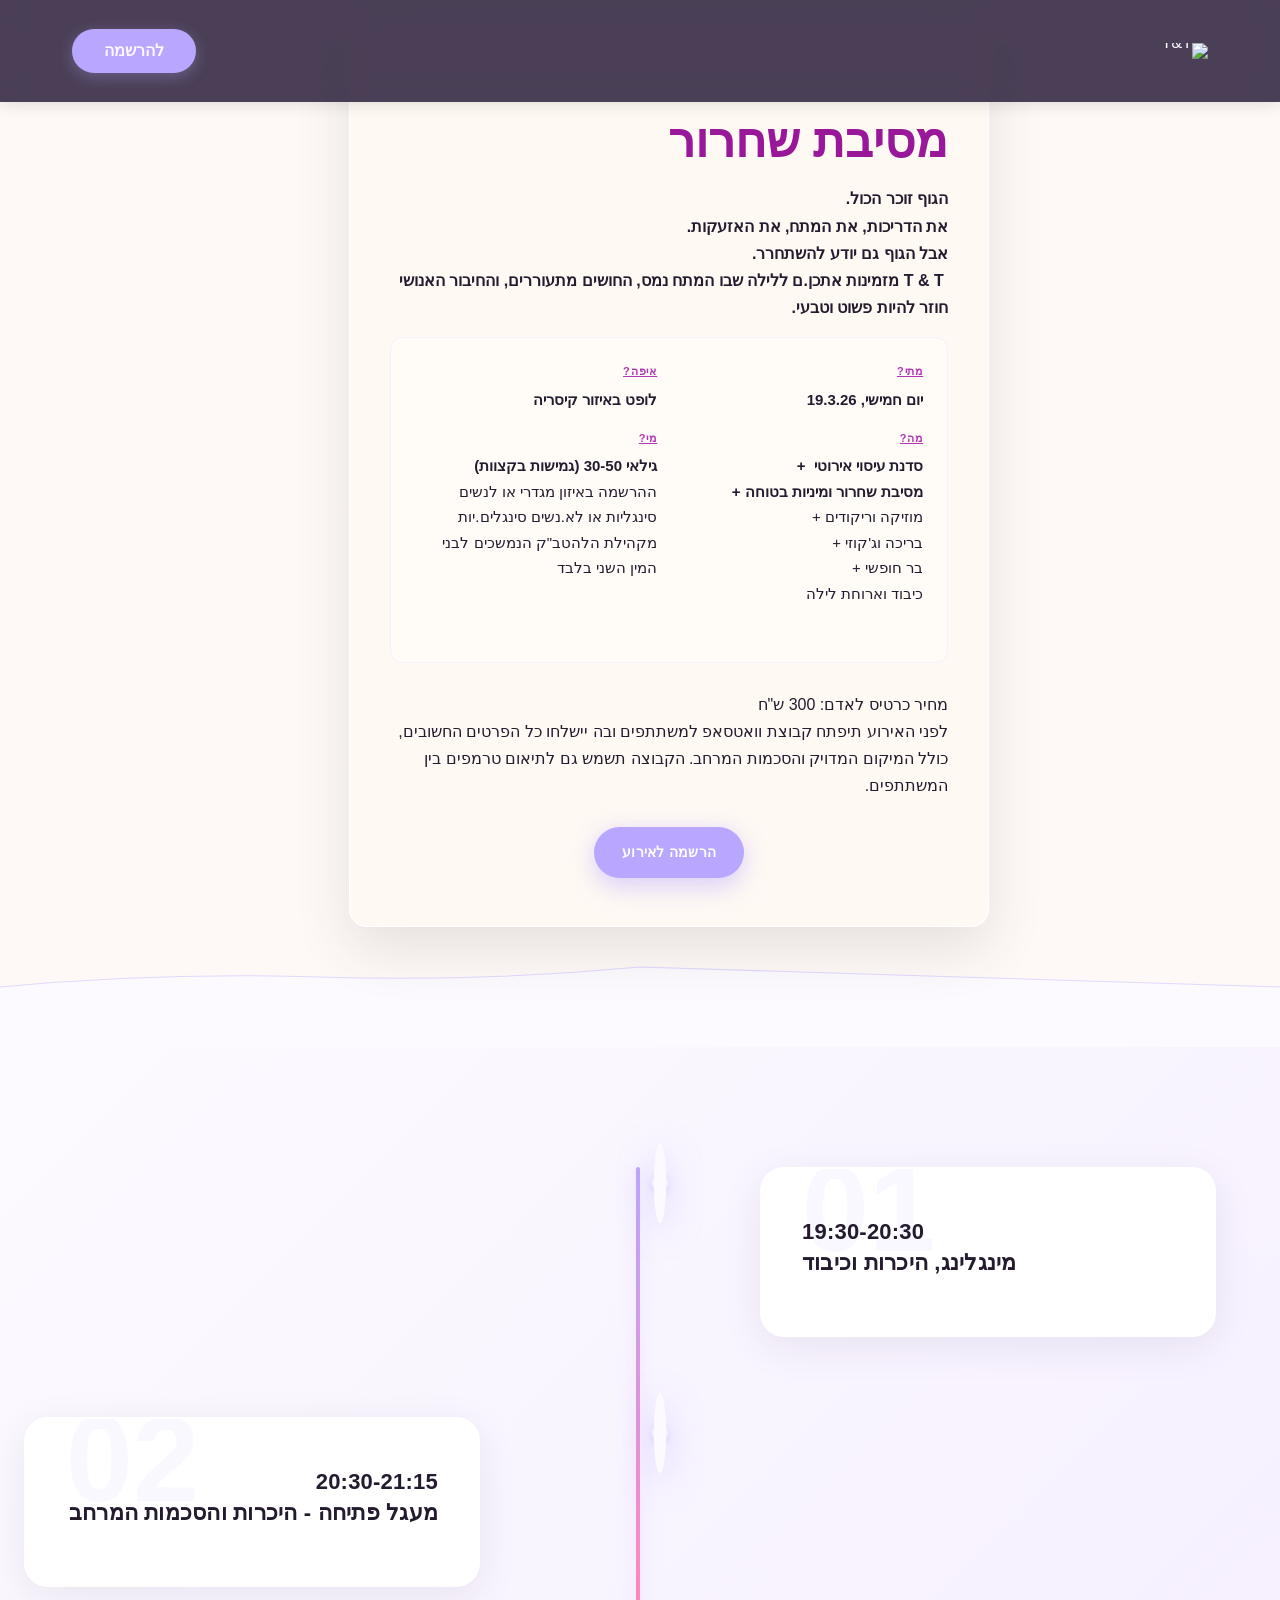
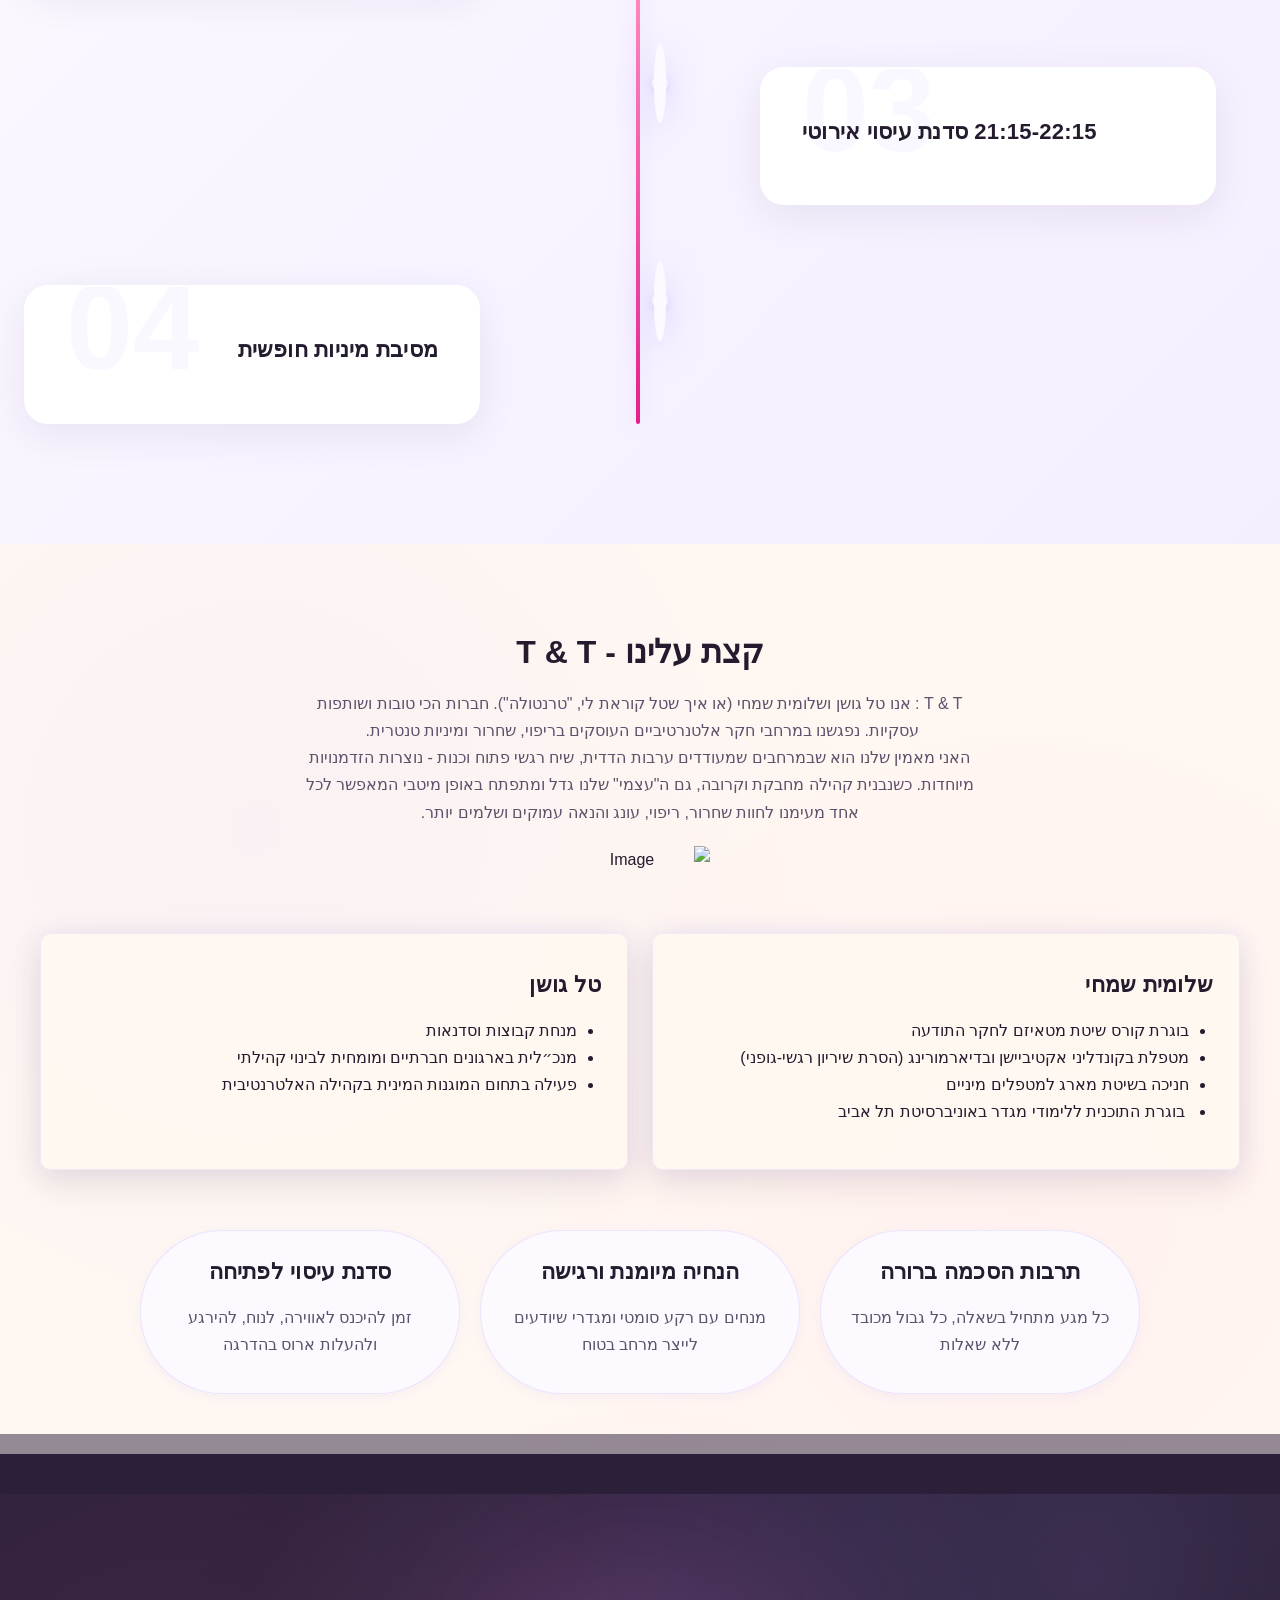
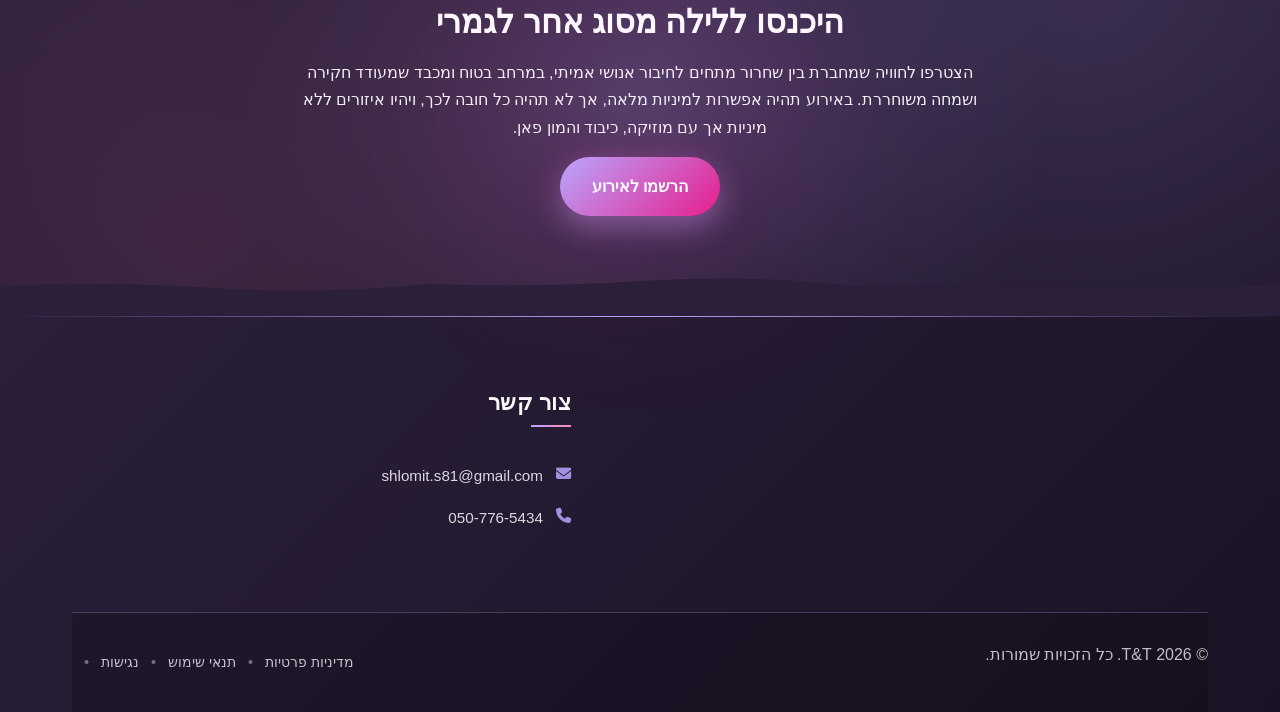
==== public/index.html @ 91c40672 "Background sync: Progressive GitHub Sync" ====
<!doctype html><html dir="rtl" lang="he"><head><meta charset="UTF-8"><meta content="width=device-width,initial-scale=1" name="viewport"><meta content="index, follow" name="robots"><title>חוויות מגע זוגיות לשחרור מתח ואינטימיות — ZAPPY</title><meta content="גלו סדנאות couples massage workshop במרחב קדוש ומכבד. ZAPPY מציעה ערבי מבוגרים טרנספורמטיביים לשחרור מתח, חיבור אנושי אמיתי וחקר חושני מבוסס הסכמה." name="description"><meta content="couples massage workshop, tension and trauma release, ZAPPY, סדנאות מגע זוגיות, שחרור מתח" name="keywords"><link href="/assets/favicon.ico" rel="icon" type="image/x-icon"><link href="/assets/favicon-16x16.png" rel="icon" type="image/png" sizes="16x16"><link href="/assets/favicon-32x32.png" rel="icon" type="image/png" sizes="32x32"><link href="/assets/favicon-48x48.png" rel="icon" type="image/png" sizes="48x48"><link href="/assets/favicon-192x192.png" rel="icon" type="image/png" sizes="192x192"><link href="/assets/favicon-512x512.png" rel="icon" type="image/png" sizes="512x512"><link href="/assets/apple-touch-icon.png" rel="apple-touch-icon"><script>!function(){"use strict";var t="87315eb5-92f8-407b-a94e-891c50e72c09",e="https://api.zappy5.com/api/analytics/track",a=18e5,n=2592e6,o=!0,i=!0,r=!0;var s=function(){var e="zappy_visitor_"+t,a=null;try{if(a=localStorage.getItem(e)){var o=JSON.parse(a),i=Date.now();if(i-o.created<n)return o.lastSeen=i,localStorage.setItem(e,JSON.stringify(o)),o.id}}catch(t){console.warn("Zappy Analytics: LocalStorage not available")}var r="zv_"+Date.now()+"_"+Math.random().toString(36).substr(2,9);try{localStorage.setItem(e,JSON.stringify({id:r,created:Date.now(),lastSeen:Date.now()}))}catch(t){}return r}(),c=function(){var e="zappy_session_"+t,n=null;try{if(n=sessionStorage.getItem(e)){var o=JSON.parse(n),i=Date.now();if(i-o.timestamp<a)return o.timestamp=i,sessionStorage.setItem(e,JSON.stringify(o)),o.id}}catch(t){console.warn("Zappy Analytics: SessionStorage not available")}var r="zs_"+Date.now()+"_"+Math.random().toString(36).substr(2,9);try{sessionStorage.setItem(e,JSON.stringify({id:r,timestamp:Date.now()}))}catch(t){}return r}();function l(a,n){n=n||{};var o={website_id:t,event_type:a,page_path:window.location.pathname,referrer:document.referrer||"direct",visitor_id:s,session_id:c,metadata:n};if(navigator.sendBeacon){var i=new Blob([JSON.stringify(o)],{type:"application/json"});navigator.sendBeacon(e,i)}else fetch(e,{method:"POST",headers:{"Content-Type":"application/json"},body:JSON.stringify(o),keepalive:!0}).catch(function(t){console.warn("Zappy Analytics: Failed to track event",t)})}o&&l("pageview",{title:document.title,url:window.location.href}),i&&document.addEventListener("click",function(t){var e=t.target;if("BUTTON"===e.tagName||e.closest("button")){var a="BUTTON"===e.tagName?e:e.closest("button");l("click",{element:"button",text:a.textContent.trim().substring(0,100),id:a.id||null,class:a.className||null})}else if("A"===e.tagName||e.closest("a")){var n="A"===e.tagName?e:e.closest("a");l("navigation",{element:"link",text:n.textContent.trim().substring(0,100),href:n.href,external:n.hostname!==window.location.hostname})}},!0),r&&document.addEventListener("submit",function(t){var e=t.target;l("form_submit",{form_id:e.id||null,form_name:e.name||null,form_action:e.action||null,form_method:e.method||"GET"})},!0);var m=Date.now();window.addEventListener("beforeunload",function(){l("page_unload",{time_on_page:Math.floor((Date.now()-m)/1e3),page_path:window.location.pathname})}),window.zappyAnalytics={track:l,getVisitorId:function(){return s},getSessionId:function(){return c}}}()</script><meta content="חוויות מגע זוגיות לשחרור מתח ואינטימיות — T&amp;T" property="og:title"><meta content="גלו סדנאות couples massage workshop במרחב קדוש ומכבד. T&amp;T מציעה ערבי מבוגרים טרנספורמטיביים לשחרור מתח, חיבור אנושי אמיתי וחקר חושני מבוסס הסכמה." property="og:description"><meta content="website" property="og:type"><meta content="he_IL" property="og:locale"><meta content="summary_large_image" name="twitter:card"><meta content="חוויות מגע זוגיות לשחרור מתח ואינטימיות — T&amp;T" name="twitter:title"><meta content="גלו סדנאות couples massage workshop במרחב קדוש ומכבד. T&amp;T מציעה ערבי מבוגרים טרנספורמטיביים לשחרור מתח, חיבור אנושי אמיתי וחקר חושני מבוסס הסכמה." name="twitter:description"><link href="https://cdnjs.cloudflare.com/ajax/libs/font-awesome/6.4.0/css/all.min.css" rel="stylesheet"><link href="/assets/favicon.ico" rel="icon" type="image/x-icon"><link href="/assets/favicon-16x16.png" rel="icon" type="image/png" sizes="16x16"><link href="/assets/favicon-32x32.png" rel="icon" type="image/png" sizes="32x32"><link href="/assets/favicon-48x48.png" rel="icon" type="image/png" sizes="48x48"><link href="/assets/favicon-192x192.png" rel="icon" type="image/png" sizes="192x192"><link href="/assets/favicon-512x512.png" rel="icon" type="image/png" sizes="512x512"><link href="/assets/apple-touch-icon.png" rel="apple-touch-icon"><link href="https://cdn.jsdelivr.net/npm/vanilla-cookieconsent@3/dist/cookieconsent.css" rel="stylesheet"><script src="https://cdn.jsdelivr.net/npm/vanilla-cookieconsent@3/dist/cookieconsent.umd.js"></script><script src="https://cdn.jsdelivr.net/gh/mickidum/acc_toolbar/acctoolbar/acctoolbar.min.js"></script><style data-zappy-section-v2-css="true">.index-cta-section{position:relative;background:linear-gradient(165deg,#2b1f3a 0,#1f1529 100%);background-color:#2b1f3a;color:var(--text-light);padding:80px 24px 140px;overflow:visible;direction:rtl}.index-cta-section::before{content:'';position:absolute;top:0;left:0;width:100%;height:100%;background-image:radial-gradient(circle at 85% 20%,rgba(185,166,255,.15) 0,transparent 45%),radial-gradient(circle at 15% 80%,rgba(255,134,188,.12) 0,transparent 50%);pointer-events:none;z-index:0}.index-cta-section .index-cta-content{position:relative;max-width:900px;margin:0 auto;text-align:center;z-index:1}.index-cta-section .index-cta-text-block{position:relative;z-index:2}.index-cta-section h2{font-family:Fraunces,ui-serif,Georgia,serif;font-size:48px;font-weight:600;line-height:1.2;color:var(--text-light);margin:0 0 24px 0;text-align:center;max-width:none!important}.index-cta-section p{color:var(--text-light);line-height:1.8;margin:0 0 40px 0;text-align:center;max-width:700px;margin-right:auto;margin-left:auto;opacity:.95}.index-cta-section .index-cta-buttons{display:flex;flex-direction:row-reverse;justify-content:center;align-items:center;gap:16px;flex-wrap:wrap}.index-cta-section .btn-cta-primary{display:inline-block;background:linear-gradient(135deg,#b9a6ff 0,#e61e8c 100%);color:#fff;padding:16px 32px;border-radius:999px;font-family:Manrope,ui-sans-serif,system-ui,sans-serif;font-weight:700;font-size:16px;text-decoration:none;box-shadow:0 12px 28px rgba(185,166,255,.35),0 0 40px rgba(230,30,140,.25);transition:all .3s ease;position:relative;overflow:hidden}.index-cta-section .btn-cta-primary::before{content:'';position:absolute;top:0;left:0;width:100%;height:100%;background:linear-gradient(135deg,rgba(255,255,255,.2) 0,transparent 100%);opacity:0;transition:opacity .3s ease}.index-cta-section .btn-cta-primary:hover{transform:translateY(-2px);box-shadow:0 16px 36px rgba(185,166,255,.45),0 0 60px rgba(230,30,140,.35)}.index-cta-section .btn-cta-primary:hover::before{opacity:1}.index-cta-section .btn-cta-secondary{display:inline-block;background:0 0;color:var(--text-light);padding:16px 32px;border-radius:999px;border:2px solid rgba(185,166,255,.4);font-family:Manrope,ui-sans-serif,system-ui,sans-serif;font-weight:600;font-size:16px;text-decoration:none;transition:all .3s ease;backdrop-filter:blur(8px);background-color:rgba(185,166,255,.08)}.index-cta-section .btn-cta-secondary:hover{border-color:rgba(185,166,255,.7);background-color:rgba(185,166,255,.15);transform:translateY(-2px);box-shadow:0 8px 20px rgba(185,166,255,.25)}.index-cta-section .index-cta-glow-orb{position:absolute;top:50%;left:50%;transform:translate(-50%,-50%);width:500px;height:500px;background:radial-gradient(circle,rgba(185,166,255,.25) 0,rgba(230,30,140,.15) 40%,transparent 70%);border-radius:50%;filter:blur(60px);pointer-events:none;z-index:0;opacity:.6;animation:index-cta-pulse 8s ease-in-out infinite}@keyframes index-cta-pulse{0%,100%{transform:translate(-50%,-50%) scale(1);opacity:.6}50%{transform:translate(-50%,-50%) scale(1.15);opacity:.8}}.index-cta-section .index-cta-divider-wrapper{position:absolute;bottom:0;left:0;width:100%;height:60px;pointer-events:none;z-index:5}.index-cta-section .index-cta-divider-wrapper svg{display:block;width:100%;height:100%}@media (max-width:768px){.index-cta-section{padding:60px 16px 120px}.index-cta-section h2{font-size:32px;margin-bottom:20px}.index-cta-section p{font-size:16px;margin-bottom:32px}.index-cta-section .index-cta-buttons{flex-direction:column;gap:12px}.index-cta-section .btn-cta-primary,.index-cta-section .btn-cta-secondary{width:100%;max-width:320px;text-align:center;padding:14px 24px;font-size:15px}.index-cta-section .index-cta-glow-orb{width:300px;height:300px}}</style><link href="/styles.css" rel="stylesheet"><style id="zappy-dropdown-submenu-styles">#navMenu li:has(.sub-menu),.nav-menu li:has(.sub-menu),.navbar li:has(.sub-menu),nav li:has(.sub-menu){position:relative}#navMenu .sub-menu,.nav-menu .sub-menu,.navbar .sub-menu,nav .sub-menu{display:block!important;position:absolute!important;top:100%;left:0;min-width:220px;background:#fff;border-radius:8px;box-shadow:0 8px 25px rgba(0,0,0,.15);padding:8px 0;opacity:0;visibility:hidden;transform:translateY(10px);transition:all .3s ease;z-index:1000;list-style:none;pointer-events:none}#navMenu li:hover>.sub-menu,.nav-menu li:hover>.sub-menu,.navbar li:hover>.sub-menu,nav li:hover>.sub-menu{opacity:1!important;visibility:visible!important;transform:translateY(0)!important;pointer-events:auto!important}.sub-menu li{list-style:none;margin:0;padding:0}.sub-menu a{display:block!important;padding:10px 16px!important;color:var(--text-dark,#333)!important;font-weight:500;text-decoration:none;white-space:nowrap;transition:background-color .2s}.sub-menu a:hover{background-color:#f5f5f5}[dir=rtl] .nav-menu .sub-menu,[dir=rtl] .navbar .sub-menu,[dir=rtl] nav .sub-menu,html[lang=ar] .nav-menu .sub-menu,html[lang=ar] .navbar .sub-menu,html[lang=ar] nav .sub-menu,html[lang=he] .nav-menu .sub-menu,html[lang=he] .navbar .sub-menu,html[lang=he] nav .sub-menu{left:auto!important;right:0!important}.sub-menu:empty,.sub-menu:not(:has(li)),.sub-menu:not(:has(li:not(.zappy-hidden-menu-item))){display:none!important;opacity:0!important;visibility:hidden!important;pointer-events:none!important}li:has(.menu-group-title):hover>.sub-menu{opacity:1!important;visibility:visible!important;transform:translateY(0)!important;pointer-events:auto!important}#navMenu>li>.menu-group-title,.nav-menu>li>.menu-group-title{display:inline-block;padding:.5rem 1rem;cursor:default;user-select:none}@media (max-width:768px){#navMenu .sub-menu,.nav-menu .sub-menu,.navbar .sub-menu,nav .sub-menu{position:static!important;transform:none!important;box-shadow:none!important;background:0 0!important;max-height:0;overflow:hidden;opacity:0;visibility:hidden;transition:max-height .3s ease,opacity .3s ease;padding:0!important;border-radius:0!important}.sub-menu.mobile-expanded{max-height:500px!important;opacity:1!important;visibility:visible!important;padding:8px 0 8px 16px!important}[dir=rtl] .sub-menu.mobile-expanded,html[lang=he] .sub-menu.mobile-expanded{padding:8px 16px 8px 0!important}#navMenu li:hover>.sub-menu,.nav-menu li:hover>.sub-menu,.navbar li:hover>.sub-menu,nav li:hover>.sub-menu{opacity:0;visibility:hidden;pointer-events:none}#navMenu li>.sub-menu.mobile-expanded,.nav-menu li>.sub-menu.mobile-expanded,.navbar li>.sub-menu.mobile-expanded,nav li>.sub-menu.mobile-expanded{opacity:1!important;visibility:visible!important;pointer-events:auto!important}#navMenu li:has(.sub-menu),.nav-menu li:has(.sub-menu),.navbar li:has(.sub-menu),nav li:has(.sub-menu){display:flex!important;flex-wrap:wrap!important;align-items:center!important;position:relative!important;min-height:44px!important}#navMenu li:has(.sub-menu)>a,.nav-menu li:has(.sub-menu)>a,.navbar li:has(.sub-menu)>a,nav li:has(.sub-menu)>a{flex:1!important;min-width:0!important}#navMenu li:has(.sub-menu)>.menu-group-title,.nav-menu li:has(.sub-menu)>.menu-group-title,.navbar li:has(.sub-menu)>.menu-group-title,nav li:has(.sub-menu)>.menu-group-title{flex:1!important;min-width:0!important;padding:0!important;line-height:inherit!important}#navMenu li:has(.sub-menu)>.sub-menu,.nav-menu li:has(.sub-menu)>.sub-menu,.navbar li:has(.sub-menu)>.sub-menu,nav li:has(.sub-menu)>.sub-menu{flex-basis:100%!important;width:100%!important}#navMenu li:has(.sub-menu)>a [class*=arrow],#navMenu li:has(.sub-menu)>a [class*=chevron],.nav-menu li:has(.sub-menu)>a .fa-angle-down,.nav-menu li:has(.sub-menu)>a .fa-chevron-down,.nav-menu li:has(.sub-menu)>a [class*=arrow],.nav-menu li:has(.sub-menu)>a [class*=chevron],nav li:has(.sub-menu)>a [class*=arrow],nav li:has(.sub-menu)>a [class*=chevron]{display:none!important;visibility:hidden!important}.mobile-submenu-toggle{display:flex!important;align-items:center!important;justify-content:center!important;width:44px!important;height:auto!important;background:0 0!important;border:none!important;cursor:pointer!important;color:var(--text-dark)!important;position:static!important;flex-shrink:0!important;align-self:stretch!important;z-index:2!important;padding:0!important;margin:0!important}.mobile-submenu-toggle::after{content:''!important;width:0!important;height:0!important;border-left:6px solid transparent!important;border-right:6px solid transparent!important;border-top:7px solid currentColor!important;transition:transform .3s ease!important}.mobile-submenu-toggle.expanded::after{transform:rotate(180deg)!important}.sub-menu a{padding:10px 0!important;display:block!important;color:var(--text-dark)!important}.navbar .sub-menu li a,.zappy-products-dropdown .sub-menu a,nav.navbar .sub-menu li a{color:var(--text-dark)!important}}@media (min-width:769px){.mobile-submenu-toggle{display:none!important}}</style><style id="mobile-lang-menu-deployed-css">@media (max-width:768px){.lang-switcher,.nav-container .lang-switcher,.nav-cta-container .lang-switcher,.nav-ecommerce-icons .lang-switcher,.nav-icons-left .lang-switcher,.navbar .lang-switcher,.navbar .nav-cta-container .lang-switcher{display:none!important}.mobile-lang-menu{width:100%;border-top:1px solid rgba(128,128,128,.2);padding:8px 0 0 0;margin-top:8px}.mobile-lang-toggle{display:flex!important;align-items:center;justify-content:space-between;width:100%;padding:12px 16px;background:0 0;border:none;cursor:pointer;font-size:15px;color:inherit;font-family:inherit}.mobile-lang-toggle::after{content:'';display:inline-block;width:8px;height:8px;border-right:2px solid currentColor;border-bottom:2px solid currentColor;transform:rotate(45deg);transition:transform .3s ease;margin-left:8px}.mobile-lang-toggle.expanded::after{transform:rotate(-135deg)}.mobile-lang-options{max-height:0;overflow:hidden;transition:max-height .3s ease}.mobile-lang-options.expanded{max-height:300px}.mobile-lang-option{display:flex!important;align-items:center;gap:10px;padding:10px 24px;text-decoration:none;color:inherit;font-size:14px;font-family:inherit}.mobile-lang-option:hover{background:rgba(128,128,128,.1)}.mobile-lang-option.active{font-weight:600;opacity:.7;pointer-events:none}.mobile-lang-option img{width:20px;height:20px;border-radius:50%}}@media (min-width:769px){.mobile-lang-menu{display:none!important}}</style><style id="zappy-widget-visibility">#mic-access-tool-box,#mic-access-tool-general-button,#mic-init-access-tool #mic-access-tool-box,#mic-init-access-tool #mic-access-tool-general-button,#mic-init-access-tool .mic-access-tool-general-button,._access-icon,._access-menu,.mic-access-tool-box,.mic-access-tool-general-button,div[id*=mic-access-tool-box]{display:none!important;visibility:hidden!important;opacity:0!important;pointer-events:none!important}</style></head><body><nav class="navbar" dir="rtl"><button aria-label="תפריט" class="mobile-toggle" data-element-id="btn-1773267801933-qqcnd37tu" data-element-type="button" data-native-element="true" id="mobileToggle"><svg viewBox="0 0 24 24" fill="none" height="24" style="width:24px !important;height:24px !important;display:block !important" width="24" class="hamburger-icon"><path d="M3 12h18M3 6h18M3 18h18" stroke="currentColor" stroke-width="2" stroke-linecap="round"></path></svg><svg viewBox="0 0 24 24" fill="none" height="24" style="display:none !important;width:24px !important;height:24px !important" width="24" class="close-icon"><path d="M18 6L6 18M6 6l12 12" stroke="currentColor" stroke-width="2" stroke-linecap="round"></path></svg></button><button aria-label="התקשר" class="phone-header-btn" data-element-id="btn-1773267801933-v3cj1zqes" data-element-type="button" data-native-element="true"><svg viewBox="0 0 24 24" fill="currentColor" height="24" style="width:24px;height:24px" width="24"><path d="M22 16.92v3a2 2 0 0 1-2.18 2 19.79 19.79 0 0 1-8.63-3.07 19.5 19.5 0 0 1-6-6 19.79 19.79 0 0 1-3.07-8.67A2 2 0 0 1 4.11 2h3a2 2 0 0 1 2 1.72 12.84 12.84 0 0 0 .7 2.81 2 2 0 0 1-.45 2.11L8.09 9.91a16 16 0 0 0 6 6l1.27-1.27a2 2 0 0 1 2.11-.45 12.84 12.84 0 0 0 2.81.7A2 2 0 0 1 22 16.92z"></path></svg></button><div class="nav-container"><div class="nav-right-group"><div class="nav-brand"><a href="/" style="color:rgb(36, 27, 46) !important" class="logo-link"><img alt="T&amp;T" class="zappy-editable-image logo" data-element-id="img-1773270565828-bteb2vy9f" data-element-type="image" src="/assets/t-t-events-and-experiences-logo-1773248964781-0slvv7.webp?v=1773248965121-ynnixu" style="position:relative" data-original-position="static" data-image-type="logo"></a></div><ul class="nav-menu" id="navMenu"></ul></div><div class="nav-cta-container"><li class="nav-cta-item"><a href="#cta" class="nav-cta-btn">להרשמה</a></li></div></div></nav><script>window.addEventListener("load",function(){const e=document.querySelector(".navbar, nav, header");if(!e)return void console.log("[Navbar] Navbar element not found");let t=document.getElementById("mobileToggle")||document.querySelector(".mobile-toggle")||document.querySelector(".hamburger")||document.querySelector(".hamburger-menu")||document.querySelector(".menu-toggle")||document.querySelector(".burger-menu")||document.querySelector('[aria-label="Menu"]')||document.querySelector('[aria-label="תפריט"]');const o=document.querySelector(".phone-header-btn"),n=window.getComputedStyle(e);let r=n.backgroundColor;if(console.log("[Navbar] Initial navbar background:",r),"transparent"===r||"rgba(0, 0, 0, 0)"===r||r.startsWith("rgba")&&r.includes(", 0)")){const e=n.backgroundImage;if(e&&"none"!==e)console.log("[Navbar] Navbar has background image/gradient, using dark text"),r="rgb(240, 240, 240)";else{const e=window.getComputedStyle(document.body).backgroundColor;console.log("[Navbar] Navbar transparent, using body background:",e),r=e}}const i=r.match(/\d+/g);if(i&&i.length>=3){const e=(.299*parseInt(i[0])+.587*parseInt(i[1])+.114*parseInt(i[2]))/255;console.log("[Navbar] Mobile button colors preserved from Claude CSS (luminance:",e.toFixed(2)+")");const n=document.createElement("style");n.id="zappy-mobile-nav-fix";document.documentElement.lang;document.documentElement.dir,n.textContent='\n        /* Hide mobile buttons on desktop, show only on mobile */\n        @media (min-width: 769px) {\n          .mobile-toggle,\n          .phone-header-btn {\n            display: none !important;\n          }\n        }\n        \n        /* Show and position mobile buttons correctly on mobile */\n        @media (max-width: 768px) {\n          .mobile-toggle,\n          .phone-header-btn {\n            position: absolute !important;\n            top: 50% !important;\n            transform: translateY(-50%) !important;\n            z-index: 1001 !important;\n            display: flex !important;\n            align-items: center !important;\n            justify-content: center !important;\n            width: 36px !important;\n            height: 36px !important;\n            border-radius: 50% !important;\n            border: none !important;\n            cursor: pointer !important;\n            padding: 6px !important;\n            background: none !important;\n            color: var(--nav-text, var(--text-dark)) !important;\n          }\n          \n          /* LTR positioning (default): hamburger LEFT, phone RIGHT */\n          html:not([dir="rtl"]):not([lang="he"]):not([lang="ar"]) .mobile-toggle,\n          html[dir="ltr"] .mobile-toggle {\n            left: 12px !important;\n            right: auto !important;\n          }\n          html:not([dir="rtl"]):not([lang="he"]):not([lang="ar"]) .phone-header-btn,\n          html[dir="ltr"] .phone-header-btn {\n            right: 12px !important;\n            left: auto !important;\n          }\n          \n          /* RTL positioning: hamburger RIGHT, phone LEFT */\n          html[dir="rtl"] .mobile-toggle,\n          html[lang="he"] .mobile-toggle,\n          html[lang="ar"] .mobile-toggle {\n            right: 12px !important;\n            left: auto !important;\n          }\n          html[dir="rtl"] .phone-header-btn,\n          html[lang="he"] .phone-header-btn,\n          html[lang="ar"] .phone-header-btn {\n            left: 12px !important;\n            right: auto !important;\n          }\n          \n          /* CRITICAL: Ensure nav-container has min-height on mobile */\n          /* All children are positioned absolutely/fixed on mobile, so height:auto collapses to 0 */\n          .nav-container {\n            min-height: 70px !important;\n            position: relative !important;\n          }\n          \n          /* Ensure SVG icons are properly sized and inherit color */\n          .mobile-toggle svg,\n          .phone-header-btn svg {\n            width: 24px !important;\n            height: 24px !important;\n            /* Don\'t force display - let JavaScript control hamburger/close toggle */\n          }\n          \n          /* Reset nav-cta-container on mobile - remove desktop box-shadow/padding */\n          /* that creates a visible ghost box when CTA button is hidden */\n          .nav-cta-container {\n            box-shadow: none !important;\n            padding: 0 !important;\n          }\n          \n          /* Hide nav-cta-container entirely on mobile when there\'s no lang-switcher */\n          /* (only the CTA button is inside, and it\'s hidden on mobile) */\n          .nav-cta-container:not(:has(.lang-switcher)) {\n            display: none !important;\n          }\n          \n          /* CRITICAL: Prevent hero image fade gradient from bleeding over headline text */\n          /* The .image-fade-gradient has bottom: -30px (extends below parent) */\n          /* On mobile stacked layout, this overlaps the h1 text below the image */\n          .hero-image-column {\n            overflow: hidden !important;\n          }\n          .image-fade-gradient {\n            bottom: 0 !important;\n          }\n          \n          /* Hide desktop language switcher on mobile - hamburger menu handles it */\n          /* High specificity to override stored CSS */\n          .lang-switcher,\n          .nav-cta-container .lang-switcher,\n          .nav-container .lang-switcher,\n          .navbar .lang-switcher,\n          .navbar .nav-cta-container .lang-switcher {\n            display: none !important;\n          }\n        }\n      ';const r=document.getElementById("zappy-mobile-nav-fix");r&&r.remove(),document.head.appendChild(n),console.log("[Navbar] Critical CSS injected for mobile nav positioning");const l=window.innerWidth<=768;if(t){const e=t.querySelector(".hamburger-icon"),o=t.querySelector(".close-icon");e&&(e.style.setProperty("width","24px","important"),e.style.setProperty("height","24px","important"),e.style.setProperty("display","block","important")),o&&(o.style.setProperty("width","24px","important"),o.style.setProperty("height","24px","important"),o.style.setProperty("display","none","important")),l?(t.style.setProperty("position","absolute","important"),t.style.setProperty("top","50%","important"),t.style.setProperty("transform","translateY(-50%)","important"),t.style.setProperty("z-index","1001","important"),t.style.removeProperty("left"),t.style.removeProperty("right"),console.log("[Navbar] Mobile toggle positioning applied (mobile viewport)")):(t.style.removeProperty("position"),t.style.removeProperty("top"),t.style.removeProperty("transform"),t.style.removeProperty("z-index"),t.style.removeProperty("left"),t.style.removeProperty("right"),console.log("[Navbar] Desktop viewport - cleared mobile toggle inline positioning"))}if(o){const e=o.querySelector("svg");e&&(e.style.width="24px",e.style.height="24px",e.setAttribute("width","24"),e.setAttribute("height","24")),l?(o.style.setProperty("position","absolute","important"),o.style.setProperty("top","50%","important"),o.style.setProperty("transform","translateY(-50%)","important"),o.style.setProperty("z-index","1001","important"),o.style.removeProperty("left"),o.style.removeProperty("right"),console.log("[Navbar] Phone button positioning applied (mobile viewport)")):(o.style.removeProperty("position"),o.style.removeProperty("top"),o.style.removeProperty("transform"),o.style.removeProperty("z-index"),o.style.removeProperty("left"),o.style.removeProperty("right"),console.log("[Navbar] Desktop viewport - cleared phone button inline positioning"))}}else console.log("[Navbar] Could not parse background color:",r);t=document.getElementById("mobileToggle")||document.querySelector(".mobile-toggle")||document.querySelector(".hamburger")||document.querySelector(".hamburger-menu")||document.querySelector(".menu-toggle")||document.querySelector(".burger-menu")||document.querySelector('[aria-label="Menu"]')||document.querySelector('[aria-label="תפריט"]');const l=document.getElementById("navMenu")||document.querySelector(".nav-menu")||document.querySelector(".nav-links")||document.querySelector("nav ul:not(.submenu)");if(!t||!l)return void console.log("[Navbar] Mobile toggle or menu not found:",{toggle:!!t,menu:!!l});l.id||(l.id="navMenu"),console.log("[Navbar] Initializing mobile menu...");const a=t.cloneNode(!0);t.parentNode.replaceChild(a,t),a.addEventListener("click",function(e){e.preventDefault(),e.stopPropagation();const t=this.querySelector(".hamburger-icon"),o=this.querySelector(".close-icon");l.classList.contains("active")?(l.classList.remove("active"),t&&t.style.setProperty("display","block","important"),o&&o.style.setProperty("display","none","important"),document.body.style.overflow="",console.log("[Navbar] Menu closed")):(l.classList.add("active"),t&&t.style.setProperty("display","none","important"),o&&o.style.setProperty("display","block","important"),document.body.style.overflow="hidden",console.log("[Navbar] Menu opened"))}),l.querySelectorAll("a").forEach(function(e){e.addEventListener("click",function(){if("#"===this.getAttribute("href"))return;const e=a.querySelector(".hamburger-icon"),t=a.querySelector(".close-icon");l.classList.remove("active"),e&&e.style.setProperty("display","block","important"),t&&t.style.setProperty("display","none","important"),document.body.style.overflow="",console.log("[Navbar] Menu closed (link clicked)")})});var s=l.querySelectorAll(".dropdown-toggle");s.forEach(function(e){e.addEventListener("click",function(e){e.preventDefault(),e.stopPropagation();var t=this.closest(".nav-dropdown");t&&(t.parentNode.querySelectorAll(".nav-dropdown.open").forEach(function(e){e!==t&&e.classList.remove("open")}),t.classList.toggle("open"),console.log("[Navbar] Dropdown toggled:",t.classList.contains("open")?"open":"closed"))})}),document.addEventListener("click",function(e){e.target.closest(".nav-dropdown")||document.querySelectorAll(".nav-dropdown.open").forEach(function(e){e.classList.remove("open")})}),console.log("[Navbar] Dropdown handlers initialized for "+s.length+" dropdowns"),o&&o.addEventListener("click",function(){const e=document.querySelectorAll('a[href^="tel:"]'),t=e.length>0?e[0].getAttribute("href").replace("tel:",""):"050-776-5434";window.location.href="tel:"+t,console.log("[Navbar] Phone button clicked")}),console.log("[Navbar] Mobile menu initialized successfully");const p=function(){const e=document.querySelector(".whatsapp-float");e&&(window.innerWidth>=769?(e.style.setProperty("display","none","important"),e.style.setProperty("visibility","hidden","important"),e.style.setProperty("opacity","0","important"),e.style.setProperty("pointer-events","none","important"),console.log("[WhatsApp] Button hidden on desktop")):(e.style.removeProperty("display"),e.style.removeProperty("visibility"),e.style.removeProperty("opacity"),e.style.removeProperty("pointer-events"),console.log("[WhatsApp] Button visible on mobile")))};let c;p(),window.addEventListener("resize",function(){clearTimeout(c),c=setTimeout(p,100)})})</script><main><section class="index-hero-section" id="zappy-section-0" data-layout-spec="בית-hero" style="--zappy-bg-overlay:rgba(255, 248, 242, 0.62);--zappy-bg-image:url(&quot;assets/business-general-hero-upload-1773252700909.webp&quot;);background-image:linear-gradient(rgba(255, 248, 242, 0.62), rgba(255, 248, 242, 0.62)), url(&quot;assets/business-general-hero-upload-1773252700909.webp&quot;);background-size:cover;background-position:center center;background-repeat:no-repeat;position:relative;overflow:hidden" data-hero-type="fullscreen-scrim" data-zappy-bg-color="" data-zappy-bg-image="assets/business-general-hero-upload-1773252700909.webp" data-zappy-bg-overlay-color="#fff8f2" data-zappy-bg-overlay-opacity="62" data-zappy-bg-type="image" data-zappy-bg-video-type="" data-zappy-bg-video-url="" data-zappy-content-align="top-center"><style data-zappy-align-style="true">#zappy-section-0>[data-zappy-align-target]{margin-top:0!important;margin-bottom:auto!important;margin-left:auto!important;margin-right:auto!important;align-items:flex-start!important;justify-content:center!important}@media (max-width:768px){#zappy-section-0>[data-zappy-align-target]{align-items:center!important;justify-content:flex-start!important;margin-top:0!important;margin-bottom:auto!important;margin-left:auto!important;margin-right:auto!important}#zappy-section-0>[data-zappy-align-target]>*{margin-left:auto!important;margin-right:auto!important}}</style><img alt="חלל אירוח יוקרתי מואר באור טבעי" class="zappy-editable-image index-hero-bg-image" data-element-id="img-1773245053439-qc6bap8r2" data-element-type="image" src="/assets/site-index-hero-bg.webp" style="display:none" data-context="Bright, sunlit luxury suite or venue interior with warm natural light streaming through sheer curtains, soft cream and blush tones, elegant modern furniture, plush textures, inviting ambiance that feels safe and welcoming, sophisticated adult space for connection and celebration, professional photography style, high-end hospitality aesthetic" data-hero-bg="true" data-placeholder="index-hero-bg" data-zappy-original-bg="hidden" height="1080" width="1920"><div class="index-hero-scrim" style="opacity:1;display:none" aria-hidden="true" data-zappy-gradient-scrim="true" data-zappy-original-bg="hidden" data-zappy-scrim-orig-opacity=""></div><div class="index-hero-content" data-zappy-align-target="true"><div class="index-hero-card"><h3 style="text-align:center"></h3><div class="zappy-inserted-element" id="zappy-element-1773250433580-khwxwg7t3" style="margin-left:auto;margin-right:auto;width:100%;max-width:559px !important" data-element-id="zappy-element-1773250433580-khwxwg7t3" data-element-type="paragraph"><h3 style="text-align:center" data-element-id="move-1773259824660-55xqfese">&nbsp;</h3><h1><font color="#991799">מסיבת שחרור</font></h1><p><b>הגוף זוכר הכול.<br>את הדריכות, את המתח, את האזעקות.<br>אבל הגוף גם יודע להשתחרר.<br>&nbsp;T &amp; T מזמינות אתכן.ם ללילה שבו המתח נמס, החושים מתעוררים, והחיבור האנושי חוזר להיות פשוט וטבעי.&nbsp;&nbsp;</b></p></div><div class="index-hero-event-module"><div class="index-hero-event-item" style="justify-content:flex-start;width:100%;text-align:right;margin-left:0px;margin-right:0px"><span class="index-hero-event-label"><font color="#b336b3"><u>מתי?</u></font></span><span class="index-hero-event-value">יום חמישי, 19.3.26</span></div><div class="index-hero-event-item"><span class="index-hero-event-label"><font color="#b336b3"><u>איפה?</u></font></span><span class="index-hero-event-value">לופט באיזור קיסריה</span></div><div class="index-hero-event-item index-hero-event-format"><span class="index-hero-event-label"><font color="#b336b3"><u>מה?</u></font></span><span class="index-hero-event-value">סדנת עיסוי אירוטי&nbsp; +<br>מסיבת שחרור ומיניות בטוחה +<br><span style="font-weight:normal">מוזיקה וריקודים +<br>בריכה וג'קוזי +<br>בר חופשי +<br>כיבוד וארוחת לילה</span></span><span class="index-hero-event-value">&nbsp; &nbsp;</span></div><div class="index-hero-event-item index-hero-event-capacity" style="text-align:right"><span class="index-hero-event-label"><font color="#b336b3"><u>מי?</u></font></span><span class="index-hero-event-value">גילאי 30-50 (גמישות בקצוות)<br><span style="font-weight:normal">ההרשמה באיזון מגדרי או לנשים סינגליות או לא.נשים סינגלים.יות מקהילת הלהטב"ק הנמשכים לבני המין השני בלבד</span></span></div></div><div class="zappy-inserted-element" id="zappy-element-1773253408164-8obfubo9q" style="margin-left:auto;margin-right:auto;width:100%;max-width:559px !important" data-element-id="zappy-element-1773253408164-8obfubo9q" data-element-type="h2" data-zappy-newly-inserted="true">מחיר כרטיס לאדם: 300 ש"ח</div><div class="zappy-inserted-element" id="zappy-element-1773252974230-ybuz7u4n7" style="margin-left:auto;margin-right:auto;width:100%;max-width:559px !important" data-element-id="zappy-element-1773252974230-ybuz7u4n7" data-element-type="paragraph">לפני האירוע תיפתח קבוצת וואטסאפ למשתתפים ובה יישלחו כל הפרטים החשובים, כולל המיקום המדויק והסכמות המרחב.&nbsp;הקבוצה תשמש גם לתיאום טרמפים בין המשתתפים.&nbsp;<br>&nbsp;</div><div class="index-hero-cta-row" style="text-align:center !important;display:flex !important;justify-content:center !important;align-items:flex-start !important;width:100% !important"><a href="#https://forms.gle/dmoj5BGZA29bovmg6" style="outline:none;border-color:var(--primary-color, var(--primary, #8B0000)) !important;color:rgb(255, 255, 255) !important;background-color:var(--primary-color, var(--primary, #8B0000)) !important;background-image:none !important" class="btn btn-primary index-hero-btn-primary" data-element-id="btn-1773245053430-p80j5rzd8" data-element-type="button" data-native-element="true">הרשמה לאירוע</a></div></div></div><div class="index-hero-divider-wrapper"><svg viewBox="0 0 1200 120" aria-hidden="true" preserveAspectRatio="none" xmlns="http://www.w3.org/2000/svg"><defs><linearGradient id="index-hero-mist-gradient" x1="0%" x2="0%" y1="0%" y2="100%"><stop offset="0%" style="stop-color:#B9A6FF;stop-opacity:0.25"></stop><stop offset="50%" style="stop-color:#FF86BC;stop-opacity:0.18"></stop><stop offset="100%" style="stop-color:#FCFAFF;stop-opacity:0.95"></stop></linearGradient></defs><path d="M0,120 L0,60 Q150,45 300,50 T600,40 Q750,45 900,50 T1200,60 L1200,120 Z" fill="var(--bg-light)"></path><path d="M0,60 Q150,45 300,50 T600,40 Q750,45 900,50 T1200,60" fill="var(--bg-light)" opacity="0.4" stroke="var(--primary)" stroke-width="1"></path></svg></div></section><section class="section" id="layout-1773263803037" style="position:relative;width:100%;max-width:100%;box-sizing:border-box;background:linear-gradient(135deg, var(--bg-light) 0%, #F5EEFF 100%);overflow:hidden;padding:120px 0" data-zappy-section="true"><style>.timeline-grid{max-width:1400px;margin:0 auto;padding:0 24px;display:grid;grid-template-columns:1fr;gap:0;position:relative}.timeline-grid::before{content:'';position:absolute;right:50%;top:0;bottom:0;width:4px;background:linear-gradient(180deg,var(--primary),var(--secondary),var(--accent));border-radius:4px;box-shadow:0 0 20px rgba(185,166,255,.4)}.timeline-item{position:relative;display:grid;grid-template-columns:1fr 80px 1fr;gap:40px;margin-bottom:80px;opacity:0;animation:slideInTimeline .8s ease forwards}.timeline-item:first-child{animation-delay:.1s}.timeline-item:nth-child(2){animation-delay:.2s}.timeline-item:nth-child(3){animation-delay:.3s}.timeline-item:nth-child(4){animation-delay:.4s}@keyframes slideInTimeline{from{opacity:0;transform:translateY(30px)}to{opacity:1;transform:translateY(0)}}.timeline-content-right{grid-column:1;text-align:left;padding-left:60px}.timeline-content-left{grid-column:3;text-align:right;padding-right:60px}.timeline-marker{grid-column:2;display:flex;align-items:center;justify-content:center;position:relative;z-index:2}.timeline-dot{width:80px;height:80px;border-radius:50%;background:linear-gradient(135deg,var(--primary),var(--secondary));border:6px solid var(--bg-light);display:flex;align-items:center;justify-content:center;box-shadow:0 8px 32px rgba(185,166,255,.5);transition:all .4s cubic-bezier(.34, 1.56, .64, 1);position:relative}.timeline-item:hover .timeline-dot{transform:scale(1.2) rotate(360deg);box-shadow:0 12px 48px rgba(230,30,140,.6)}.timeline-dot::before{content:'';position:absolute;width:100%;height:100%;border-radius:50%;background:linear-gradient(135deg,var(--accent),var(--secondary));opacity:0;animation:pulse 2s ease-in-out infinite}@keyframes pulse{0%,100%{transform:scale(.8);opacity:0}50%{transform:scale(1.3);opacity:.3}}.timeline-card{background:#fff;padding:40px;border-radius:24px;box-shadow:0 10px 40px rgba(43,31,58,.08);position:relative;transition:all .4s cubic-bezier(.34, 1.56, .64, 1);border:2px solid transparent;overflow:hidden}.timeline-card::before{content:'';position:absolute;top:0;left:0;right:0;height:6px;background:var(--gradient-primary);transform:scaleX(0);transform-origin:right;transition:transform .6s cubic-bezier(.34, 1.56, .64, 1)}.timeline-item:nth-child(2n) .timeline-card::before{background:var(--gradient-secondary)}.timeline-card:hover::before{transform:scaleX(1);transform-origin:left}.timeline-card:hover{transform:translateY(-8px);box-shadow:0 20px 60px rgba(230,30,140,.15);border-color:var(--primary)}.timeline-card h3{font-family:var(--font-heading);font-size:32px;font-weight:700;color:var(--text-dark);margin:0 0 16px 0;line-height:1.3;position:relative;display:inline-block}.timeline-card h3::after{content:'';position:absolute;bottom:-8px;right:0;width:0;height:3px;background:var(--gradient-primary);transition:width .6s cubic-bezier(.34, 1.56, .64, 1)}.timeline-card:hover h3::after{width:100%}.timeline-number{position:absolute;top:-20px;left:40px;font-family:var(--font-heading);font-size:120px;font-weight:900;color:var(--primary);opacity:.08;line-height:1;pointer-events:none}.timeline-icon-wrapper{position:relative;z-index:1}.timeline-item:nth-child(odd) .timeline-content-right{grid-column:1}.timeline-item:nth-child(odd) .timeline-content-left{grid-column:3;opacity:0;pointer-events:none}.timeline-item:nth-child(2n) .timeline-content-right{opacity:0;pointer-events:none}.timeline-item:nth-child(2n) .timeline-content-left{grid-column:3}@media (max-width:968px){.timeline-grid::before{right:24px;left:auto}.timeline-item{grid-template-columns:80px 1fr;gap:24px;margin-bottom:60px}.timeline-marker{grid-column:1}.timeline-content-left,.timeline-content-right{grid-column:2!important;text-align:right!important;padding:0!important;opacity:1!important;pointer-events:all!important}.timeline-card{padding:32px 24px}.timeline-card h3{font-size:26px}.timeline-number{font-size:80px;top:-10px;left:24px}.timeline-dot{width:64px;height:64px}}@media (max-width:640px){.timeline-card h3{font-size:22px}.timeline-dot{width:56px;height:56px}}</style><div class="timeline-grid"><div class="timeline-item"><div class="timeline-content-right"><div class="timeline-card"><span class="timeline-number">01</span><h3>19:30-20:30<br>מינגלינג, היכרות וכיבוד</h3></div></div><div class="timeline-marker"><div class="timeline-dot"><div class="timeline-icon-wrapper"></div></div></div><div class="timeline-content-left"></div></div><div class="timeline-item"><div class="timeline-content-right"></div><div class="timeline-marker"><div class="timeline-dot"><div class="timeline-icon-wrapper"></div></div></div><div class="timeline-content-left"><div class="timeline-card"><span class="timeline-number">02</span><h3>20:30-21:15<br>מעגל פתיחה - היכרות והסכמות המרחב</h3></div></div></div><div class="timeline-item"><div class="timeline-content-right"><div class="timeline-card"><span class="timeline-number">03</span><h3>21:15-22:15 סדנת עיסוי אירוטי</h3></div></div><div class="timeline-marker"><div class="timeline-dot"><div class="timeline-icon-wrapper"></div></div></div><div class="timeline-content-left"></div></div><div class="timeline-item"><div class="timeline-content-right"></div><div class="timeline-marker"><div class="timeline-dot"><div class="timeline-icon-wrapper"></div></div></div><div class="timeline-content-left"><div class="timeline-card"><span class="timeline-number">04</span><h3>מסיבת מיניות חופשית</h3></div></div></div></div></section><section class="index-testimonials-section" id="zappy-section-16" data-layout-spec="בית-testimonials"><div class="index-testimonials-section__container" id="zappy-section-17"><div class="index-testimonials-section__intro" id="zappy-section-18"><h2 class="index-testimonials-section__title">קצת עלינו - T &amp; T</h2><p class="index-testimonials-section__subtitle">T &amp; T : אנו טל גושן ושלומית שמחי (או איך שטל קוראת לי, "טרנטולה"). חברות הכי טובות ושותפות עסקיות. נפגשנו במרחבי חקר אלטנרטיביים העוסקים בריפוי, שחרור ומיניות טנטרית.&nbsp;<br>האני מאמין שלנו הוא שבמרחבים שמעודדים ערבות הדדית, שיח רגשי פתוח וכנות - נוצרות הזדמנויות מיוחדות. כשנבנית קהילה מחבקת וקרובה, גם ה"עצמי" שלנו גדל ומתפתח באופן מיטבי המאפשר לכל אחד מעימנו לחוות שחרור, ריפוי, עונג והנאה עמוקים ושלמים יותר.</p><div class="zappy-inserted-element" id="zappy-element-1773264961615-uk7couvjj" style="margin:20px auto;max-width:700px !important;text-align:center;justify-content:center" data-element-id="zappy-element-1773264961615-uk7couvjj" data-element-type="image" data-zappy-newly-inserted="true"><img alt="Image" class="zappy-editable-image zappy-resizable-hover" data-element-id="zappy-element-1773264961615-uk7couvjj" data-element-type="image" src="/assets/business-general-service-upload-1773264974633.webp" style="width:140px;height:auto;border-radius:8px;max-width:none;object-fit:cover;margin-top:20px;margin-right:auto !important;margin-bottom:20px;margin-left:auto !important;position:relative;object-position:50% 50%;display:block" data-original-position="static" id="zappy-element-1773264961615-uk7couvjj"></div></div><div class="zappy-preserve-css-grid index-testimonials-section__cards" id="zappy-section-19" style="display:grid;grid-template-columns:repeat(2, minmax(0, 1fr))" data-original-gap="24px" data-original-item-width="583" data-zappy-auto-grid="true" data-zappy-explicit-columns="true"><div class="index-testimonials-section__card" id="zappy-section-20"><h3 class="index-testimonials-section__name">שלומית שמחי</h3><ul><li>בוגרת קורס שיטת מטאיזם לחקר התודעה</li><li>מטפלת בקונדליני אקטיביישן ובדיארמורינג (הסרת שיריון רגשי-גופני)<br></li><li>חניכה בשיטת מארג למטפלים מיניים<br></li><li>&nbsp;בוגרת התוכנית ללימודי מגדר באוניברסיטת תל אביב</li></ul></div><div class="index-testimonials-section__card" id="zappy-section-21"><h3 class="index-testimonials-section__name">טל גושן</h3><ul><li>מנחת קבוצות וסדנאות</li><li>מנכ״לית בארגונים חברתיים ומומחית לבינוי קהילתי</li><li>פעילה בתחום המוגנות המינית בקהילה האלטרנטיבית&nbsp;</li></ul></div></div><div class="zappy-preserve-css-grid index-testimonials-section__mentions" id="zappy-section-23" style="display:grid;grid-template-columns:320px 320px 320px" data-original-gap="20px" data-original-item-width="320" data-zappy-auto-grid="true"><div class="index-testimonials-section__mention-pill" id="zappy-section-24"><h3 class="index-testimonials-section__mention-title">תרבות הסכמה ברורה</h3><p class="index-testimonials-section__mention-text">כל מגע מתחיל בשאלה, כל גבול מכובד ללא שאלות</p></div><div class="index-testimonials-section__mention-pill" id="zappy-section-25"><h3 class="index-testimonials-section__mention-title">הנחיה מיומנת ורגישה</h3><p class="index-testimonials-section__mention-text">מנחים עם רקע סומטי ומגדרי שיודעים לייצר מרחב בטוח</p></div><div class="index-testimonials-section__mention-pill" id="zappy-section-26"><h3 class="index-testimonials-section__mention-title">סדנת עיסוי לפתיחה</h3><p class="index-testimonials-section__mention-text">זמן להיכנס לאווירה, לנוח, להירגע ולהעלות ארוס בהדרגה</p></div></div></div><div class="index-testimonials-section__divider-wrapper" id="zappy-section-27"><svg viewBox="0 0 1200 60" aria-hidden="true" preserveAspectRatio="none" xmlns="http://www.w3.org/2000/svg"><defs><pattern height="40" id="sparkle-dust-pattern" patternUnits="userSpaceOnUse" width="40" x="0" y="0"><circle cx="5" cy="5" fill="rgba(185,166,255,0.15)" r="0.8"></circle><circle cx="20" cy="15" fill="rgba(255,134,188,0.12)" r="0.6"></circle><circle cx="35" cy="8" fill="rgba(230,30,140,0.10)" r="0.7"></circle><circle cx="12" cy="28" fill="rgba(185,166,255,0.08)" r="0.5"></circle><circle cx="30" cy="32" fill="rgba(255,134,188,0.10)" r="0.6"></circle></pattern><linearGradient id="sparkle-fade" x1="0%" x2="0%" y1="0%" y2="100%"><stop offset="0%" style="stop-color:rgba(185,166,255,0.18);stop-opacity:1"></stop><stop offset="100%" style="stop-color:rgba(185,166,255,0);stop-"></stop></linearGradient></defs><path d="M0,60 L0,0 L1200,0 L1200,60 Z" fill="#2B1F3A" opacity="0.5"></path><path d="M0,60 L0,20 L1200,20 L1200,60 Z" fill="#2B1F3A"></path><path d="M0,60 L0,40 L1200,40 L1200,60 Z" fill="#2B1F3A"></path></svg></div></section><section class="index-cta-section" id="zappy-section-3" data-layout-spec="בית-cta" style="opacity:1" data-zappy-section="true"><div class="index-cta-content"><div class="index-cta-text-block"><h2>היכנסו ללילה מסוג אחר לגמרי</h2><p>הצטרפו לחוויה שמחברת בין שחרור מתחים לחיבור אנושי אמיתי, במרחב בטוח ומכבד שמעודד חקירה ושמחה משוחררת. באירוע תהיה אפשרות למיניות מלאה, אך לא תהיה כל חובה לכך, ויהיו איזורים ללא מיניות אך עם מוזיקה, כיבוד והמון פאן.</p><div class="index-cta-buttons" style="text-align:center !important;display:flex !important;justify-content:center !important;align-items:flex-start !important;width:100% !important"><a href="https://t-t.zappy5.app/" style="outline:none;border-color:transparent !important;color:rgb(255, 255, 255) !important;background-color:transparent !important;background-image:linear-gradient(135deg, rgb(185, 166, 255), rgb(230, 30, 140)) !important" rel="noopener noreferrer" target="_blank" class="btn-cta-primary" data-element-id="btn-1773325028682-8wsfmxy0l" data-element-type="button" data-native-element="true">הרשמו לאירוע</a></div></div><div class="index-cta-glow-orb"></div></div><div class="index-cta-divider-wrapper"><svg viewBox="0 0 1200 60" aria-hidden="true" preserveAspectRatio="none" xmlns="http://www.w3.org/2000/svg"><path d="M0,60 L0,30 Q100,25 200,32 T400,28 Q500,32 600,25 T800,30 Q900,28 1000,32 T1200,28 L1200,60 Z" fill="#2B1F3A"></path></svg></div></section></main><footer class="site-footer"><div class="footer-container"><div class="footer-top"><div class="footer-column footer-about"></div><div class="footer-column footer-links"><ul class="footer-nav"><li><a href="#features"></a></li><li><a href="#story"></a></li><li><a href="#gallery"></a></li><li><a href="#testimonials"></a></li><li><a href="#contact"></a></li></ul></div><div class="footer-column footer-contact"><h3 class="footer-title">צור קשר</h3><ul class="contact-list"><li><i class="fas fa-envelope" data-element-id="icon-1773270640259-2hts9puj4" data-element-type="icon" data-icon-type="fontawesome"></i><a href="mailto:shlomit.s81@gmail.com">shlomit.s81@gmail.com</a></li><li><i class="fas fa-phone" data-element-id="icon-1773270640259-e3zo5k56x" data-element-type="icon" data-icon-type="fontawesome"></i><a href="tel:050-776-5434">050-776-5434</a></li><li><a href="/"></a></li></ul></div><div class="footer-column footer-social"><div class="social-links"><a href="#" style="display:none !important" rel="noopener" target="_blank" aria-label="Facebook"><i class="fab fa-facebook-f"></i></a><a href="#" style="display:none !important" rel="noopener" target="_blank" aria-label="Instagram"><i class="fab fa-instagram"></i></a><a href="#" style="display:none !important" rel="noopener" target="_blank" aria-label="WhatsApp"><i class="fab fa-whatsapp"></i></a></div></div></div><div class="footer-bottom"><div class="footer-bottom-content"><p class="copyright">© 2026 T&amp;T. כל הזכויות שמורות.</p><div class="footer-legal"><a href="/privacy">מדיניות פרטיות</a><span class="separator">•</span><a href="/terms">תנאי שימוש</a><span class="separator">•</span><a href="/accessibility">נגישות</a><span class="separator">•</span><a href="https://zappy5.com" class="zappy-attribution" target="_blank"><br></a></div></div></div></div></footer><div data-integration="accessibility:toolbar"></div><script src="/script.js"></script><script id="zappy-mobile-submenu-script">!function(){function e(){if(window.innerWidth>768)return document.querySelectorAll(".mobile-submenu-toggle").forEach(function(e){e.remove()}),void document.querySelectorAll(".sub-menu.mobile-expanded").forEach(function(e){e.classList.remove("mobile-expanded")});document.querySelectorAll(".nav-menu li:has(.sub-menu), nav li:has(.sub-menu), .navbar li:has(.sub-menu), #navMenu li:has(.sub-menu)").forEach(function(e){if(!e.querySelector(".mobile-submenu-toggle")){var t=e.querySelector(".sub-menu"),n=e.querySelector(":scope > a");if(t&&n){var o=document.createElement("button");o.className="mobile-submenu-toggle",o.setAttribute("aria-label","Toggle submenu"),o.setAttribute("type","button"),n.insertAdjacentElement("afterend",o),o.addEventListener("click",function(e){e.preventDefault(),e.stopPropagation(),document.querySelectorAll(".sub-menu.mobile-expanded").forEach(function(e){if(e!==t){e.classList.remove("mobile-expanded");var n=e.parentElement.querySelector(".mobile-submenu-toggle");n&&n.classList.remove("expanded")}}),t.classList.toggle("mobile-expanded"),o.classList.toggle("expanded")})}}})}var t;"loading"===document.readyState?document.addEventListener("DOMContentLoaded",e):e(),window.addEventListener("resize",function(){clearTimeout(t),t=setTimeout(e,250)});var n=new MutationObserver(function(t){t.forEach(function(t){if("attributes"===t.type){var n=t.target;n.classList&&(n.classList.contains("active")||n.classList.contains("open"))&&setTimeout(e,100)}})});setTimeout(function(){document.querySelectorAll(".mobile-menu, .nav-menu, #navMenu, nav").forEach(function(e){n.observe(e,{attributes:!0,attributeFilter:["class","style"]})})},500)}()</script><script id="zappy-navbar-scroll-effect">!function(){var e=document.querySelector("nav.navbar,.navbar:not(.zappy-catalog-menu)"),t=document.querySelector(".zappy-catalog-menu,#zappy-catalog-menu");if(e){var r="rgba(43,31,58,0.85)",o=getComputedStyle(document.documentElement),a=(o.getPropertyValue("--text-dark").trim(),o.getPropertyValue("--text-light").trim()||"#ffffff");e.style.transition="background 0.3s ease,backdrop-filter 0.3s ease,-webkit-backdrop-filter 0.3s ease,box-shadow 0.3s ease",t&&(t.style.transition="background 0.3s ease,backdrop-filter 0.3s ease,-webkit-backdrop-filter 0.3s ease");var s="a,.navbar-brand,.navbar-brand a,.dropdown-toggle,.mobile-toggle,.phone-header-btn,.mobile-hamburger-btn,.mobile-close-btn,.mobile-submenu-toggle,.nav-link",n=["cart-link","login-link","nav-search-toggle","search-toggle"];window.addEventListener("scroll",w,{passive:!0}),window.addEventListener("resize",w,{passive:!0}),w();var l=document.querySelector('section[class*="hero"],[data-hero-type],main>section:first-child'),i=!1;if(l){var d=getComputedStyle(l),p=d.backgroundImage;if(p&&"none"!==p)if(-1!==p.indexOf("url(")){var c=d.backgroundColor.match(/\d+/g);i=!(c&&c.length>=3)||v(parseInt(c[0]),parseInt(c[1]),parseInt(c[2]))<.4}else if(-1!==p.indexOf("gradient")){var b=p.match(/rgba?\(\s*(\d+)\s*,\s*(\d+)\s*,\s*(\d+)/g);if(b&&b.length>0){for(var y=0,g=0;g<b.length;g++){var m=b[g].match(/\d+/g);y+=v(parseInt(m[0]),parseInt(m[1]),parseInt(m[2]))}i=y/b.length<.4}else i=!0}else i=!0;else{var u=d.backgroundColor.match(/\d+/g);u&&u.length>=3&&(i=v(parseInt(u[0]),parseInt(u[1]),parseInt(u[2]))<.4)}}i||(window.removeEventListener("scroll",w),window.removeEventListener("resize",w),e.classList.add("scrolled"),window.innerWidth>768&&(e.style.setProperty("--frosted-text",a),e.style.setProperty("background-image","none","important"),e.style.setProperty("background-color",r,"important"),e.style.backdropFilter="blur(12px)",e.style.webkitBackdropFilter="blur(12px)",e.style.boxShadow="0 2px 16px rgba(0,0,0,0.12)",k(e,a)),t&&(t.classList.add("scrolled"),window.innerWidth>768&&(t.style.setProperty("background",r,"important"),t.style.setProperty("backdrop-filter","blur(12px)","important"),t.style.setProperty("-webkit-backdrop-filter","blur(12px)","important"),k(t,a))),window._zappyNavNoDarkHero=!0)}function k(e,t){for(var r=e.querySelectorAll(s),o=0;o<r.length;o++){var a=!1;(r[o].closest(".sub-menu")||r[o].closest(".dropdown-menu"))&&(a=!0);for(var l=0;l<n.length;l++)if(r[o].classList.contains(n[l])){a=!0;break}a||r[o].style.setProperty("color",t,"important")}}function f(e){for(var t=e.querySelectorAll(s),r=0;r<t.length;r++)t[r].closest(".sub-menu")||t[r].closest(".dropdown-menu")||t[r].style.removeProperty("color")}function w(){if(!window._zappyNavNoDarkHero){if(window.innerWidth<=768)return e.classList.remove("scrolled"),f(e),void(t&&(t.classList.remove("scrolled"),f(t)));(window.scrollY||window.pageYOffset)>60?(e.classList.add("scrolled"),e.style.setProperty("background-color",r,"important"),e.style.setProperty("background-image","none","important"),e.style.setProperty("--frosted-text",a),e.style.backdropFilter="blur(12px)",e.style.webkitBackdropFilter="blur(12px)",e.style.boxShadow="0 2px 16px rgba(0,0,0,0.12)",k(e,a),t&&(t.classList.add("scrolled"),t.style.setProperty("background",r,"important"),t.style.setProperty("backdrop-filter","blur(12px)","important"),t.style.setProperty("-webkit-backdrop-filter","blur(12px)","important"),k(t,a))):(e.classList.remove("scrolled"),e.style.setProperty("background-color","transparent","important"),e.style.removeProperty("background-image"),e.style.removeProperty("--frosted-text"),e.style.backdropFilter="none",e.style.webkitBackdropFilter="none",e.style.boxShadow="none",f(e),t&&(t.classList.remove("scrolled"),t.style.setProperty("background","transparent","important"),t.style.setProperty("backdrop-filter","none","important"),t.style.setProperty("-webkit-backdrop-filter","none","important"),f(t)))}}function v(e,t,r){return t/=255,r/=255,.2126*(e=(e/=255)<=.03928?e/12.92:Math.pow((e+.055)/1.055,2.4))+.7152*(t=t<=.03928?t/12.92:Math.pow((t+.055)/1.055,2.4))+.0722*(r=r<=.03928?r/12.92:Math.pow((r+.055)/1.055,2.4))}}()</script><script id="zappy-mobile-lang-menu-script">!function(){function e(){if(window.innerWidth>768){var e=document.querySelector(".mobile-lang-menu");e&&e.remove()}else if(!document.querySelector(".mobile-lang-menu")){var n=document.querySelector(".lang-switcher");if(n){var a=n.querySelector(".lang-switcher-dropdown");if(a){var i=a.querySelectorAll(".lang-option");if(0!==i.length){var t=document.getElementById("navMenu")||document.querySelector(".nav-menu")||document.querySelector("nav ul");if(t){var l=document.documentElement.lang||"en",s=document.createElement("div");s.className="mobile-lang-menu";var c={he:{name:"עברית",flag:"https://api.iconify.design/circle-flags/il.svg"},en:{name:"English",flag:"https://api.iconify.design/circle-flags/us.svg"},ar:{name:"العربية",flag:"https://api.iconify.design/circle-flags/sa.svg"},fr:{name:"Français",flag:"https://api.iconify.design/circle-flags/fr.svg"},es:{name:"Español",flag:"https://api.iconify.design/circle-flags/es.svg"},de:{name:"Deutsch",flag:"https://api.iconify.design/circle-flags/de.svg"},ru:{name:"Русский",flag:"https://api.iconify.design/circle-flags/ru.svg"},zh:{name:"中文",flag:"https://api.iconify.design/circle-flags/cn.svg"},ja:{name:"日本語",flag:"https://api.iconify.design/circle-flags/jp.svg"},pt:{name:"Português",flag:"https://api.iconify.design/circle-flags/br.svg"},it:{name:"Italiano",flag:"https://api.iconify.design/circle-flags/it.svg"},ko:{name:"한국어",flag:"https://api.iconify.design/circle-flags/kr.svg"}}[l]||{name:l,flag:""},r=document.createElement("button");r.className="mobile-lang-toggle",r.type="button";var g=c.flag?'<img src="'+c.flag+'" width="20" height="20" alt="" style="border-radius:50%;margin-right:8px;margin-left:8px;">':"";r.innerHTML=g+c.name,s.appendChild(r);var o=document.createElement("div");o.className="mobile-lang-options";var d=document.createElement("a");d.className="mobile-lang-option active",d.href="#",d.innerHTML=g+c.name,o.appendChild(d),i.forEach(function(e){var n=document.createElement("a");n.className="mobile-lang-option",n.href=e.getAttribute("href"),n.innerHTML=e.innerHTML,o.appendChild(n)}),s.appendChild(o),t.appendChild(s),r.addEventListener("click",function(e){e.preventDefault(),e.stopPropagation(),r.classList.toggle("expanded"),o.classList.toggle("expanded")})}}}}}}"loading"===document.readyState?document.addEventListener("DOMContentLoaded",e):e(),window.addEventListener("resize",function(){clearTimeout(window._mlrt),window._mlrt=setTimeout(e,250)})}()</script></body></html>
---- styles.css ----
@import url('https://fonts.googleapis.com/css2?family=Inter:wght@400;500;600;700&display=swap');

/* Self-hosted fonts (Inter + Rubik for multi-language support) */

/* Inter font (English / LTR languages) */
@font-face {
  font-family: 'Inter';
  font-style: normal;
  font-weight: 400;
  font-display: swap;
  src: url('assets/fonts/Inter-Regular.woff2') format('woff2');
}

@font-face {
  font-family: 'Inter';
  font-style: normal;
  font-weight: 500;
  font-display: swap;
  src: url('assets/fonts/Inter-Medium.woff2') format('woff2');
}

@font-face {
  font-family: 'Inter';
  font-style: normal;
  font-weight: 600;
  font-display: swap;
  src: url('assets/fonts/Inter-SemiBold.woff2') format('woff2');
}

@font-face {
  font-family: 'Inter';
  font-style: normal;
  font-weight: 700;
  font-display: swap;
  src: url('assets/fonts/Inter-Bold.woff2') format('woff2');
}

/* Rubik font (Hebrew / RTL languages) */
@font-face {
  font-family: 'Rubik';
  font-style: normal;
  font-weight: 400;
  font-display: swap;
  src: url('assets/fonts/Rubik-Regular.woff2') format('woff2');
}

@font-face {
  font-family: 'Rubik';
  font-style: normal;
  font-weight: 500;
  font-display: swap;
  src: url('assets/fonts/Rubik-Medium.woff2') format('woff2');
}

@font-face {
  font-family: 'Rubik';
  font-style: normal;
  font-weight: 600;
  font-display: swap;
  src: url('assets/fonts/Rubik-SemiBold.woff2') format('woff2');
}

@font-face {
  font-family: 'Rubik';
  font-style: normal;
  font-weight: 700;
  font-display: swap;
  src: url('assets/fonts/Rubik-Bold.woff2') format('woff2');
}


/* Self-hosted fonts (Inter + Rubik for multi-language support) */

/* Inter font (English / LTR languages) */
@font-face {
  font-family: 'Inter';
  font-style: normal;
  font-weight: 400;
  font-display: swap;
  src: url('assets/fonts/Inter-Regular.woff2') format('woff2');
}

@font-face {
  font-family: 'Inter';
  font-style: normal;
  font-weight: 500;
  font-display: swap;
  src: url('assets/fonts/Inter-Medium.woff2') format('woff2');
}

@font-face {
  font-family: 'Inter';
  font-style: normal;
  font-weight: 600;
  font-display: swap;
  src: url('assets/fonts/Inter-SemiBold.woff2') format('woff2');
}

@font-face {
  font-family: 'Inter';
  font-style: normal;
  font-weight: 700;
  font-display: swap;
  src: url('assets/fonts/Inter-Bold.woff2') format('woff2');
}

/* Rubik font (Hebrew / RTL languages) */
@font-face {
  font-family: 'Rubik';
  font-style: normal;
  font-weight: 400;
  font-display: swap;
  src: url('assets/fonts/Rubik-Regular.woff2') format('woff2');
}

@font-face {
  font-family: 'Rubik';
  font-style: normal;
  font-weight: 500;
  font-display: swap;
  src: url('assets/fonts/Rubik-Medium.woff2') format('woff2');
}

@font-face {
  font-family: 'Rubik';
  font-style: normal;
  font-weight: 600;
  font-display: swap;
  src: url('assets/fonts/Rubik-SemiBold.woff2') format('woff2');
}

@font-face {
  font-family: 'Rubik';
  font-style: normal;
  font-weight: 700;
  font-display: swap;
  src: url('assets/fonts/Rubik-Bold.woff2') format('woff2');
}
:root {
--primary: #B9A6FF;
  --secondary: #FF86BC;
  --accent: #E61E8C;
  --bg-light: #FCFAFF;
  --bg-dark: #2B1F3A;
  --text-dark: #241B2E;
  --text-light: #FFF7FF;
  --text-muted: #5E516B;
  --border-light: #E9E1F2;
  --border-dark: #4A3A5C;
  --nav-bg: transparent;
  --nav-text: #241B2E;
  --nav-text-hover: #E61E8C;
  
  --gradient-primary: linear-gradient(90deg, #FF4D73 0%, #F04576 55%, #E13C6B 100%);
  --gradient-goldShine: linear-gradient(135deg, rgba(255,248,242,0) 0%, rgba(246,213,167,0.55) 38%, rgba(255,248,242,0) 70%);
  --gradient-secondary: linear-gradient(90deg, #2AAFA3 0%, #34C1B4 55%, #1FA79A 100%);
  --gradient-goldAccent: linear-gradient(180deg, #FBE7C8 0%, #F6D5A7 60%, #EFC88F 100%);
  --gradient-darkSection: linear-gradient(180deg, rgba(61,43,53,0.80) 0%, rgba(61,43,53,0.55) 45%, rgba(61,43,53,0.15) 100%);
  --gradient-overlayDark: linear-gradient(180deg, rgba(61,43,53,0.35) 0%, rgba(61,43,53,0.10) 55%, rgba(61,43,53,0.00) 100%);
  --gradient-lightSection: linear-gradient(180deg, #FFF8F2 0%, #F6EFE9 100%);
  --gradient-overlayLight: linear-gradient(180deg, rgba(255,248,242,0.85) 0%, rgba(255,248,242,0.35) 55%, rgba(255,248,242,0.00) 100%);
  
  --font-heading: Fraunces, ui-serif, Georgia, serif;
  --font-body: 'Inter', sans-serif;
  --nav-overlay-opacity: 0.35;

  --body-font: 'Inter', sans-serif;
  --font-family: 'Inter', sans-serif;
  --font-primary: 'Inter', sans-serif;}

* {
  margin: 0;
  padding: 0;
  box-sizing: border-box;
}

html {
  font-size: 16px !important;
  direction: rtl;
  scroll-behavior: smooth;
}

body {
  font-size: 16px !important;
  line-height: 1.7 !important;
  font-family: 'Inter', sans-serif;
  color: var(--text-dark);
  background-color: var(--bg-light);
  -webkit-font-smoothing: antialiased;
  -moz-osx-font-smoothing: grayscale;
}

h1, h2, h3, h4, h5, h6 {
  font-family: 'Rubik', sans-serif;
  color: var(--text-dark);
}

h1 {
  font-size: 48px !important;
  font-weight: 700 !important;
  line-height: 1.2 !important;
  margin-bottom: 1rem !important;
  margin-top: 0.5rem !important;
}

h2 {
  font-size: 32px !important;
  font-weight: 600 !important;
  line-height: 1.3 !important;
  margin-bottom: 1rem !important;
  margin-top: 0.5rem !important;
}

h3 {
  font-size: 22px !important;
  font-weight: 600 !important;
  line-height: 1.4 !important;
  margin-bottom: 1rem !important;
  margin-top: 0.5rem !important;
  font-family: 'Rubik', sans-serif;
  letter-spacing: 0.01em;
}

p {
  font-size: 16px !important;
  font-weight: 400 !important;
  line-height: 1.7 !important;
  margin-bottom: 1rem !important;
}

small, .small-text {
  font-size: 14px !important;
  font-weight: 400 !important;
  line-height: 1.6 !important;
}

a {
  color: var(--primary);
  text-decoration: none;
  transition: color 0.3s ease;
}

a:hover {
  color: var(--accent);
  text-decoration: underline;
  text-decoration-thickness: 1px;
  text-underline-offset: 3px;
}

ul, ol {
  margin-bottom: 1rem;
  padding-right: 1.5rem;
  padding-left: 0;
}

img {
  max-width: 100%;
  height: auto;
  display: block;
}

button {
  font-family: 'Rubik', sans-serif;
  cursor: pointer;
  border: none;
  outline: none;
}

.container {
  width: 100%;
  max-width: 1200px;
  margin: 0 auto;
  padding: 0 20px;
}

.btn {
  display: inline-block;
  padding: 12px 32px;
  font-size: 16px;
  font-weight: 600;
  text-align: center;
  border-radius: 50px;
  transition: all 0.3s ease;
  cursor: pointer;
  text-decoration: none;
  border: 2px solid transparent;
}

.btn:hover {
  transform: translateY(-2px);
  box-shadow: 0 8px 20px rgba(0, 0, 0, 0.15);
  text-decoration: none;
}

.btn:focus {
  outline: none;
  box-shadow: 0 0 0 4px rgba(185, 166, 255, 0.3);
}

.btn-primary {
  background-color: var(--primary);
  color: var(--text-dark);
}

.btn-primary:hover {
  background-color: var(--accent);
  color: var(--text-light);
}

.btn-secondary {
  background-color: var(--secondary);
  color: var(--text-dark);
}

.btn-secondary:hover {
  background-color: var(--accent);
  color: var(--text-light);
}

.whatsapp-float {
  position: fixed;
  bottom: 20px;
  left: 20px;
  width: 60px;
  height: 60px;
  background: #25D366;
  color: white;
  border-radius: 50%;
  display: flex;
  align-items: center;
  justify-content: center;
  font-size: 30px;
  z-index: 999;
  box-shadow: 0 4px 12px rgba(0,0,0,0.15);
  text-decoration: none;
  transition: transform 0.3s, box-shadow 0.3s;
}

.whatsapp-float:hover {
  transform: scale(1.1);
  box-shadow: 0 6px 20px rgba(0,0,0,0.2);
  color: white;
  text-decoration: none;
}

@media (max-width: 1024px) {
  h1 {
    font-size: 36px !important;
  }
  
  h2 {
    font-size: 28px !important;
  }
  
  h3 {
    font-size: 20px !important;
  }
  
  p {
    font-size: 15px !important;
  }
  
  .container {
    padding: 0 16px;
  }
}

@media (max-width: 768px) {
  h1 {
    font-size: 28px !important;
    margin-bottom: 1rem !important;
    margin-top: 0.5rem !important;
  }
  
  h2 {
    font-size: 22px !important;
    margin-bottom: 1rem !important;
    margin-top: 0.5rem !important;
  }
  
  h3 {
    font-size: 18px !important;
    margin-bottom: 1rem !important;
    margin-top: 0.5rem !important;
  }
  
  p {
    font-size: 14px !important;
  }
  
  .btn {
    padding: 10px 24px;
    font-size: 14px;
  }
  
  .container {
    padding: 0 16px;
  }
}

@media (min-width: 769px) {
  .whatsapp-float {
    display: none !important;
  }
}

/* Navbar Styles */
:root {
  --nav-bg: transparent;
  --nav-text: #241B2E;
  --nav-text-hover: #E61E8C;
  --primary: #B9A6FF;
  --secondary: #FF86BC;
  --accent: #E61E8C;
  --bg-light: #FCFAFF;
  --bg-dark: #2B1F3A;
  --text-dark: #241B2E;
  --text-light: #FFF7FF;
  --text-muted: #5E516B;
  --border-light: #E9E1F2;
  --border-dark: #4A3A5C;
}

.navbar {
  position: fixed;
  top: 0;
  left: 0;
  right: 0;
  background: var(--nav-bg);
  z-index: 1000;
  padding: 1rem 2rem;
  transition: all 0.3s ease;
  backdrop-filter: blur(10px);
  -webkit-backdrop-filter: blur(10px);
}

.navbar::before {
  content: '';
  position: absolute;
  top: 0;
  left: 0;
  right: 0;
  bottom: 0;
  background: rgba(252, 250, 255, 0.85);
  z-index: -1;
  border-bottom: 1px solid var(--border-light);
}

.nav-container {
  max-width: 1200px;
  margin: 0 auto;
  display: flex;
  align-items: center;
  justify-content: space-between;
  gap: 2rem;
}

.nav-brand {
  flex-shrink: 0;
}

.logo-link {
  display: block;
  line-height: 0;
}

.logo {
  max-height: 40px;
  height: auto;
  width: auto;
  display: block;
}

.nav-menu {
  display: flex;
  list-style: none;
  margin: 0;
  padding: 0;
  gap: 2.5rem;
  align-items: center;
}

.nav-menu li {
  margin: 0;
}

.nav-menu a {
  color: var(--nav-text);
  text-decoration: none;
  font-size: 1rem;
  font-weight: 500;
  transition: all 0.3s ease;
  position: relative;
  padding: 0.5rem 0;
}

.nav-menu a::after {
  content: '';
  position: absolute;
  bottom: 0;
  right: 0;
  width: 0;
  height: 2px;
  background: var(--nav-text-hover);
  transition: width 0.3s ease;
}

.nav-menu a:hover {
  color: var(--nav-text-hover);
}

.nav-menu a:hover::after {
  width: 100%;
  left: 0;
  right: auto;
}

.nav-cta-container {
  margin-left: auto;
  flex-shrink: 0;
}

.nav-cta-btn {
  display: inline-block;
  background: var(--primary);
  color: var(--text-dark);
  text-decoration: none;
  padding: 0.75rem 2rem;
  border-radius: 50px;
  font-weight: 600;
  font-size: 1rem;
  transition: all 0.3s ease;
  box-shadow: 0 4px 15px rgba(185, 166, 255, 0.3);
}

.nav-cta-btn:hover {
  background: var(--accent);
  color: var(--text-light);
  transform: translateY(-2px);
  box-shadow: 0 6px 20px rgba(230, 30, 140, 0.4);
}

.mobile-toggle,
.phone-header-btn {
  display: none;
  background: none;
  border: none;
  cursor: pointer;
  padding: 0.5rem;
  color: var(--nav-text);
  transition: color 0.3s ease;
}

.mobile-toggle:hover,
.phone-header-btn:hover {
  color: var(--nav-text-hover);
}

@media (max-width: 768px) {
  .navbar {
    padding: 1rem;
  }

  .mobile-toggle,
  .phone-header-btn {
    display: flex;
    align-items: center;
    justify-content: center;
    position: absolute;
    top: 50%;
    transform: translateY(-50%);
    z-index: 1001;
  }

  .mobile-toggle {
    left: 1rem;
  }

  .phone-header-btn {
    right: 1rem;
  }

  .nav-container {
    flex-direction: column;
    align-items: center;
    gap: 1rem;
  }

  .nav-brand {
    order: 0;
    margin: 0 auto;
  }

  .nav-menu {
    position: fixed;
    top: 70px;
    right: -100%;
    width: 80%;
    max-width: 300px;
    height: calc(100vh - 70px);
    background: rgba(252, 250, 255, 0.98);
    backdrop-filter: blur(20px);
    -webkit-backdrop-filter: blur(20px);
    flex-direction: column;
    gap: 0;
    padding: 2rem 1.5rem;
    box-shadow: -4px 0 20px rgba(0, 0, 0, 0.1);
    transition: right 0.3s ease;
    overflow-y: auto;
    border-left: 1px solid var(--border-light);
  }

  .nav-menu.active {
    right: 0;
  }

  .nav-menu li {
    width: 100%;
    text-align: right;
    padding: 0.75rem 0;
    border-bottom: 1px solid var(--border-light);
  }

  .nav-menu li:last-child {
    border-bottom: none;
  }

  .nav-menu a {
    display: block;
    width: 100%;
    padding: 0.5rem 0;
    font-size: 1.1rem;
  }

  .nav-menu a::after {
    display: none;
  }

  .nav-cta-container {
    order: 1;
    margin: 1rem 0 0 0;
  }

  .nav-cta-btn {
    padding: 0.65rem 1.5rem;
    font-size: 0.95rem;
  }
}
:root {
  --nav-bg: transparent;
  --nav-text: #241B2E;
  --nav-text-hover: #E61E8C;
  --primary: #B9A6FF;
  --secondary: #FF86BC;
  --accent: #E61E8C;
  --bg-light: #FCFAFF;
  --bg-dark: #2B1F3A;
  --text-dark: #241B2E;
  --text-light: #FFF7FF;
  --text-muted: #5E516B;
  --border-light: #E9E1F2;
  --border-dark: #4A3A5C;
}

.navbar {
  position: fixed;
  top: 0;
  left: 0;
  right: 0;
  background: var(--nav-bg);
  z-index: 1000;
  padding: 1rem 2rem;
  transition: all 0.3s ease;
  backdrop-filter: blur(10px);
  -webkit-backdrop-filter: blur(10px);
}

.navbar::before {
  content: '';
  position: absolute;
  top: 0;
  left: 0;
  right: 0;
  bottom: 0;
  background: rgba(252, 250, 255, 0.85);
  z-index: -1;
  border-bottom: 1px solid var(--border-light);
}

.nav-container {
  max-width: 1200px;
  margin: 0 auto;
  display: flex;
  align-items: center;
  justify-content: space-between;
  gap: 2rem;
}

.nav-brand {
  flex-shrink: 0;
}

.logo-link {
  display: block;
  line-height: 0;
}

.logo {
  max-height: 40px;
  height: auto;
  width: auto;
  display: block;
}

.nav-menu {
  display: flex;
  list-style: none;
  margin: 0;
  padding: 0;
  gap: 2.5rem;
  align-items: center;
}

.nav-menu li {
  margin: 0;
}

.nav-menu a {
  color: var(--nav-text);
  text-decoration: none;
  font-size: 1rem;
  font-weight: 500;
  transition: all 0.3s ease;
  position: relative;
  padding: 0.5rem 0;
}

.nav-menu a::after {
  content: '';
  position: absolute;
  bottom: 0;
  right: 0;
  width: 0;
  height: 2px;
  background: var(--nav-text-hover);
  transition: width 0.3s ease;
}

.nav-menu a:hover {
  color: var(--nav-text-hover);
}

.nav-menu a:hover::after {
  width: 100%;
  left: 0;
  right: auto;
}

.nav-cta-container {
  margin-left: auto;
  flex-shrink: 0;
}

.nav-cta-btn {
  display: inline-block;
  background: var(--primary);
  color: var(--text-dark);
  text-decoration: none;
  padding: 0.75rem 2rem;
  border-radius: 50px;
  font-weight: 600;
  font-size: 1rem;
  transition: all 0.3s ease;
  box-shadow: 0 4px 15px rgba(185, 166, 255, 0.3);
}

.nav-cta-btn:hover {
  background: var(--accent);
  color: var(--text-light);
  transform: translateY(-2px);
  box-shadow: 0 6px 20px rgba(230, 30, 140, 0.4);
}

.mobile-toggle,
.phone-header-btn {
  display: none;
  background: none;
  border: none;
  cursor: pointer;
  padding: 0.5rem;
  color: var(--nav-text);
  transition: color 0.3s ease;
}

.mobile-toggle:hover,
.phone-header-btn:hover {
  color: var(--nav-text-hover);
}

@media (max-width: 768px) {
  .navbar {
    padding: 1rem;
  }

  .mobile-toggle,
  .phone-header-btn {
    display: flex;
    align-items: center;
    justify-content: center;
    position: absolute;
    top: 50%;
    transform: translateY(-50%);
    z-index: 1001;
  }

  .mobile-toggle {
    left: 1rem;
  }

  .phone-header-btn {
    right: 1rem;
  }

  .nav-container {
    flex-direction: column;
    align-items: center;
    gap: 1rem;
  }

  .nav-brand {
    order: 0;
    margin: 0 auto;
  }

  .nav-menu {
    position: fixed;
    top: 70px;
    right: -100%;
    width: 80%;
    max-width: 300px;
    height: calc(100vh - 70px);
    background: rgba(252, 250, 255, 0.98);
    backdrop-filter: blur(20px);
    -webkit-backdrop-filter: blur(20px);
    flex-direction: column;
    gap: 0;
    padding: 2rem 1.5rem;
    box-shadow: -4px 0 20px rgba(0, 0, 0, 0.1);
    transition: right 0.3s ease;
    overflow-y: auto;
    border-left: 1px solid var(--border-light);
  }

  .nav-menu.active {
    right: 0;
  }

  .nav-menu li {
    width: 100%;
    text-align: right;
    padding: 0.75rem 0;
    border-bottom: 1px solid var(--border-light);
  }

  .nav-menu li:last-child {
    border-bottom: none;
  }

  .nav-menu a {
    display: block;
    width: 100%;
    padding: 0.5rem 0;
    font-size: 1.1rem;
  }

  .nav-menu a::after {
    display: none;
  }

  .nav-cta-container {
    order: 1;
    margin: 1rem 0 0 0;
  }

  .nav-cta-btn {
    padding: 0.65rem 1.5rem;
    font-size: 0.95rem;
  }
}


/* ============================================
   NAVBAR LAYOUT - POST-GENERATION FIXES
   Structural layout only - colors from Claude
   ============================================ */

/* Base navbar styles - structural only, colors from AI */
.navbar {
  position: sticky;
  top: 0;
  width: 100%;
  z-index: 1000;
  /* Background color is set by Claude's CSS - don't override */
  box-shadow: 0 2px 4px rgba(0,0,0,0.1);
}

/* ============================================
   DESKTOP LAYOUT (>768px)
   ============================================ */

/* Nav container - constrains max width and provides padding */
.nav-container {
  display: flex;
  align-items: center;
  gap: 1rem;
  position: relative;
  max-width: 1400px;
  margin: 0 auto;
  padding: 1rem 2rem;
  width: 100%;
  box-sizing: border-box;
  min-height: 70px;
}

/* Logo styling (desktop) — mobile logo stays at 110px/35px, do not adjust */
.logo {
  max-height: 40px;
  max-width: 160px !important;
  height: auto;
  width: auto;
  display: block;
  object-fit: contain;
  transition: opacity 0.3s ease;
}

.logo:hover {
  opacity: 0.8;
}

.logo-link {
  display: inline-flex;
  align-items: center;
  text-decoration: none;
  line-height: 0;
}

.logo-link:focus {
  outline: none;
}

/* Nav brand container */
.nav-brand {
  display: flex;
  align-items: center;
  flex-shrink: 0;
  margin: 0;
}

/* Navigation menu - positioned adjacent to logo */
.nav-menu {
  display: flex;
  list-style: none;
  gap: 0.2rem;
  margin: 0;
  padding: 0;
  align-items: center;
  flex-wrap: nowrap;
  flex: 1;
  min-width: 0;
}

.nav-menu li {
  margin: 0;
  padding: 0;
}

.nav-menu > li > a,
.nav-menu > .nav-item > a {
  text-decoration: none;
  transition: color 0.3s ease;
  font-weight: 500;
  font-size: 0.9rem;
  padding: 0.5rem 0.65rem;
  white-space: nowrap;
  color: var(--nav-text, var(--text-dark)) !important;
}

.nav-menu > li > a:hover,
.nav-menu > .nav-item > a:hover {
  color: var(--nav-text-hover, var(--secondary)) !important;
}

/* CTA Container - pushed to end of navbar */
.nav-cta-container {
  margin-left: auto;
  display: flex;
  align-items: center;
  align-self: center;
  height: auto;
  max-height: none;
  padding-top: 0;
  padding-bottom: 0;
}

.nav-cta-item {
  list-style: none;
  margin: 0;
  padding: 0;
}

/* CTA button - prevent stretching to fill navbar height.
   AI CSS provides colors/gradients/etc - we only constrain sizing.
   display: inline-flex + max-height: 44px keeps it as a compact pill. */
.nav-cta-btn {
  display: inline-flex;
  align-items: center;
  align-self: center;
  height: auto;
  max-height: 44px;
  padding-top: 0.5rem;
  padding-bottom: 0.5rem;
  white-space: nowrap;
  box-sizing: border-box;
  overflow: hidden;
}

/* ============================================
   LTR DESKTOP LAYOUT (English, Spanish, French)
   ============================================ */
html[dir="ltr"] .nav-container,
html[lang="en"] .nav-container,
html[lang="es"] .nav-container,
html[lang="fr"] .nav-container {
  justify-content: flex-start;
}

html[dir="ltr"] .nav-menu,
html[lang="en"] .nav-menu,
html[lang="es"] .nav-menu,
html[lang="fr"] .nav-menu {
  margin-left: 0;
  margin-right: 0;
}

html[dir="ltr"] .nav-cta-container,
html[lang="en"] .nav-cta-container,
html[lang="es"] .nav-cta-container,
html[lang="fr"] .nav-cta-container {
  margin-left: auto;
  margin-right: 0;
}

/* ============================================
   RTL DESKTOP LAYOUT (Hebrew, Arabic)
   ============================================ */
html[dir="rtl"] .nav-container,
html[lang="he"] .nav-container,
html[lang="ar"] .nav-container {
  flex-direction: row-reverse;
  justify-content: space-between;
}

/* CTA on the left in RTL */
html[dir="rtl"] .nav-cta-container,
html[lang="he"] .nav-cta-container,
html[lang="ar"] .nav-cta-container {
  order: -1;
  margin: 0;
}

/* Wrapper groups menu and logo together on the right */
html[dir="rtl"] .nav-right-group,
html[lang="he"] .nav-right-group,
html[lang="ar"] .nav-right-group {
  display: flex;
  align-items: center;
  gap: 1rem;
  order: 1;
  flex: 1;
  min-width: 0;
  flex-direction: row-reverse;
}

/* Within wrapper: Logo on far right, menu to its left */
html[dir="rtl"] .nav-right-group .nav-brand,
html[lang="he"] .nav-right-group .nav-brand,
html[lang="ar"] .nav-right-group .nav-brand {
  order: 2;
}

html[dir="rtl"] .nav-right-group .nav-menu,
html[lang="he"] .nav-right-group .nav-menu,
html[lang="ar"] .nav-right-group .nav-menu {
  order: 1;
}

/* ============================================
   DROPDOWN MENUS (Desktop)
   ============================================ */
.nav-dropdown {
  position: relative;
}

.dropdown-toggle {
  background: none;
  border: none;
  cursor: pointer;
  font-family: 'Rubik', sans-serif;
  font-size: 0.9rem;
  font-weight: 500;
  display: inline-flex;
  align-items: center;
  gap: 4px;
  padding: 0.5rem 0.65rem;
  color: var(--nav-text, var(--text-dark)) !important;
  transition: color 0.3s ease;
  white-space: nowrap;
}

.dropdown-toggle:hover {
  color: var(--nav-text-hover, var(--secondary)) !important;
}

.dropdown-arrow {
  width: 10px;
  height: 10px;
  flex-shrink: 0;
  transition: transform 0.2s ease;
}

.nav-dropdown:hover .dropdown-arrow,
.nav-dropdown.open .dropdown-arrow {
  transform: rotate(180deg);
}

.nav-dropdown {
  overflow: visible !important;
}

.dropdown-menu {
  display: none;
  position: absolute;
  top: calc(100% + 8px);
  min-width: 220px;
  background: var(--bg-light, #ffffff);
  box-shadow: 0 8px 24px rgba(0,0,0,0.15);
  border-radius: 8px;
  padding: 8px 0;
  z-index: 100001;
  list-style: none;
  margin: 0;
}

html[dir="rtl"] .dropdown-menu,
html[lang="he"] .dropdown-menu,
html[lang="ar"] .dropdown-menu {
  right: 0;
  left: auto;
}

html[dir="ltr"] .dropdown-menu,
html:not([dir="rtl"]):not([lang="he"]):not([lang="ar"]) .dropdown-menu {
  left: 0;
  right: auto;
}

@media (min-width: 769px) {
  .nav-dropdown:hover > .dropdown-menu {
    display: block;
  }
}

.dropdown-menu li {
  margin: 0;
  padding: 0;
}

.dropdown-menu li a {
  display: block;
  padding: 10px 20px;
  text-decoration: none;
  white-space: nowrap;
  font-weight: 400;
  font-size: 0.9em;
  color: var(--text-dark, #1a1a1a) !important;
  transition: background 0.2s ease, color 0.2s ease;
}

.dropdown-menu li a:hover {
  background: rgba(128,128,128,0.1);
  color: var(--nav-text-hover, var(--accent, var(--primary))) !important;
}

/* Desktop: Hide mobile-only elements */
@media (min-width: 769px) {
  .mobile-toggle,
  .phone-header-btn {
    display: none !important;
  }
  
  /* Hide Contact in nav-menu on desktop (it shows in CTA container instead) */
  .nav-menu .mobile-contact-link {
    display: none !important;
  }
  
  /* When .nav-right-group wrapper is absent, the nav-container has 3 direct
     children (brand, menu, CTA) with space-between. flex:1 makes the menu
     fill the gap, and justify-content:flex-start pushes items toward the
     logo side instead of centering them in the available space. */
  .nav-menu {
    flex: 1 !important;
    justify-content: flex-start !important;
  }
}

/* ============================================
   MOBILE RESPONSIVE (≤768px)
   ============================================ */
@media (max-width: 768px) {
  /* Reset nav-container for mobile */
  /* CRITICAL: Reset position properties to prevent conflict with AI-generated mobile CSS */
  /* Some AI generations set .nav-container to position:fixed for slide-out menus, */
  /* position:relative is needed so .nav-brand (position:absolute) centers within it */
  .nav-container {
    padding: 0.75rem 1rem;
    gap: 0;
    justify-content: center !important;
    position: relative !important;
    top: auto !important;
    right: auto !important;
    left: auto !important;
    height: auto !important;
    min-height: 70px !important; /* Ensure height for absolutely positioned mobile buttons */
    width: 100% !important;
  }
  
  /* Show mobile elements - positioned as direct children of navbar */
  .mobile-toggle {
    position: absolute;
    top: 50%;
    transform: translateY(-50%);
    left: 12px; /* LTR default - hamburger on left */
    right: auto;
    display: flex !important;
    align-items: center;
    justify-content: center;
    background: none;
    border: none;
    cursor: pointer;
    padding: 6px;
    z-index: 1001;
    width: 36px !important;
    height: 36px !important;
    color: var(--nav-text, var(--text-dark)) !important;
  }
  
  .phone-header-btn {
    position: absolute;
    top: 50%;
    transform: translateY(-50%);
    right: 12px; /* LTR default - phone on right */
    left: auto;
    display: flex !important;
    align-items: center;
    justify-content: center;
    background: none;
    border: none;
    cursor: pointer;
    padding: 6px;
    z-index: 1001;
    width: 36px !important;
    height: 36px !important;
    color: var(--nav-text, var(--text-dark)) !important;
  }
  
  /* Ensure logo-link is centered */
  .logo-link, .nav-brand a {
    display: flex !important;
    justify-content: center !important;
    margin: 0 auto !important;
  }
  
  .mobile-toggle svg,
  .phone-header-btn svg {
    width: 24px !important;
    height: 24px !important;
    color: inherit !important;
    fill: none !important;
    stroke: currentColor !important;
    stroke-width: 2 !important;
    transition: opacity 0.3s ease;
  }
  
  .mobile-toggle svg path,
  .phone-header-btn svg path {
    stroke: currentColor !important;
  }
  
  .mobile-toggle img,
  .phone-header-btn img {
    width: 24px !important;
    height: 24px !important;
    /* Filter removed - preserve original image colors */
    /* ColorContrastService will handle contrast adjustments */
  }
  
  .mobile-toggle:hover svg,
  .phone-header-btn:hover svg {
    opacity: 0.8;
  }
  
  /* Remove default button styles */
  .mobile-toggle:focus,
  .mobile-toggle:active,
  .phone-header-btn:focus,
  .phone-header-btn:active {
    outline: none;
    border: none;
    box-shadow: none;
  }
  
  /* Center logo on mobile - applies to both LTR and RTL */
  /* RTL selectors added for higher specificity to override desktop RTL rules */
  /* IMPORTANT: Do NOT use margin shorthand (margin: 0 auto) — it resets margin-top
     which breaks AI centering hacks (top:50% + margin-top:-Npx).
     Use explicit left/right + transform for robust vertical centering. */
  .nav-brand,
  html[dir="rtl"] .nav-brand,
  html[lang="he"] .nav-brand,
  html[lang="ar"] .nav-brand,
  html[dir="rtl"] .nav-right-group .nav-brand,
  html[lang="he"] .nav-right-group .nav-brand,
  html[lang="ar"] .nav-right-group .nav-brand {
    position: absolute !important;
    left: 50% !important;
    top: 50% !important;
    transform: translate(-50%, -50%) !important;
    margin: 0 !important;
    text-align: center;
    order: 0 !important;
  }
  
  /* Mobile logo size: fixed at 35px/110px — do not adjust, especially for e-commerce/catalog sites */
  .logo {
    max-height: 35px !important;
    max-width: 110px !important;
  }
  
  /* Hide RTL wrapper on mobile */
  .nav-right-group {
    display: contents !important;
  }
  
  /* Hide CTA container on mobile - Contact will be in hamburger menu */
  .nav-cta-container {
    display: none !important;
  }
  
  /* Mobile menu - hidden by default */
  /* CRITICAL: flex-direction: column must have !important to override any desktop rules */
  .nav-menu {
    position: fixed;
    top: 70px;
    width: 50%;
    max-width: 300px;
    /* Background inherits from navbar or Claude's CSS - don't override */
    flex-direction: column !important;
    gap: 0;
    padding: 20px 0;
    box-shadow: 0 4px 12px rgba(0,0,0,0.15);
    display: none;
    z-index: 999;
    margin: 0 !important;
    /* Align menu items to top, not center */
    align-items: stretch !important;
    justify-content: flex-start !important;
  }
  
  .nav-menu.active {
    display: flex !important;
    flex-direction: column !important;
  }
  
  .nav-menu li {
    width: 100%;
  }
  
  /* Show mobile-contact-link in hamburger menu */
  .nav-menu .mobile-contact-link {
    display: block !important;
  }
  
  /* LTR mobile menu text alignment - left aligned */
  html[dir="ltr"] .nav-menu a,
  html:not([dir="rtl"]):not([lang="he"]):not([lang="ar"]) .nav-menu a {
    text-align: left !important;
  }
  
  .nav-menu a {
    display: block;
    padding: 15px 30px;
    width: 100%;
    font-weight: 500;
  }
  
  /* Mobile dropdown menus */
  .nav-dropdown {
    position: static;
  }
  
  .dropdown-toggle {
    display: flex;
    width: 100%;
    padding: 15px 30px;
    font-weight: 500;
    justify-content: space-between;
  }
  
  .dropdown-menu {
    position: static !important;
    box-shadow: none !important;
    border-radius: 0 !important;
    padding: 0 !important;
    background: rgba(128,128,128,0.06) !important;
    min-width: auto !important;
    max-height: 0 !important;
    overflow: hidden !important;
    opacity: 1 !important;
    visibility: visible !important;
    transform: none !important;
    transition: max-height 0.3s ease !important;
  }
  
  .nav-dropdown .dropdown-menu {
    display: block;
    max-height: 0 !important;
    overflow: hidden !important;
  }
  
  .nav-dropdown.open > .dropdown-menu {
    display: block !important;
    max-height: 500px !important;
    overflow: visible !important;
    padding: 0.5rem 0 !important;
  }
  
  .dropdown-menu li a {
    padding: 12px 30px 12px 50px !important;
    font-size: 0.9em;
  }
  
  html[dir="rtl"] .dropdown-menu li a,
  html[lang="he"] .dropdown-menu li a,
  html[lang="ar"] .dropdown-menu li a {
    padding: 12px 50px 12px 30px !important;
  }

  /* Mobile submenu links: use nav panel text color instead of desktop submenu color.
     Desktop submenu uses light bg + dark text, but mobile submenu is inline (transparent)
     within the nav panel which may be dark. Cannot use 'inherit' because the container
     chain (.sub-menu, li) has dark color — only nav <a> tags get light color explicitly. */
  .navbar .sub-menu li a,
  nav.navbar .sub-menu li a,
  .nav-menu .sub-menu a,
  .zappy-products-dropdown .sub-menu a,
  .sub-menu a {
    color: var(--nav-text, var(--text-dark)) !important;
  }
  .mobile-submenu-toggle {
    color: var(--nav-text, var(--text-dark)) !important;
  }

  /* Force sub-menu hidden by default on mobile */
  .navbar .zappy-products-dropdown .sub-menu,
  .navbar .zappy-products-dropdown > .sub-menu {
    display: none !important;
    position: static !important;
    max-height: 0 !important;
    overflow: hidden !important;
     !important;
    visibility: hidden !important;
    pointer-events: none !important;
    box-shadow: none !important;
    border: none !important;
    padding: 0 !important;
    transform: none !important;
  }
  /* Disable hover-triggered dropdowns on mobile — only open via click (.open class) */
  .navbar .zappy-products-dropdown:hover .sub-menu,
  .navbar .zappy-products-dropdown:hover > .sub-menu,
  .navbar .zappy-products-dropdown:focus-within .sub-menu,
  .navbar .zappy-products-dropdown:focus-within > .sub-menu,
  .navbar .menu-item-has-children:hover > .sub-menu,
  .navbar .nav-dropdown:hover > .dropdown-menu {
    display: none !important;
     !important;
    visibility: hidden !important;
    max-height: 0 !important;
    pointer-events: none !important;
  }
  .navbar .zappy-products-dropdown.open .sub-menu,
  .navbar .zappy-products-dropdown.open > .sub-menu,
  .navbar .zappy-products-dropdown .sub-menu.mobile-expanded,
  .navbar .zappy-products-dropdown > .sub-menu.mobile-expanded,
  .navbar .menu-item-has-children.open > .sub-menu,
  .navbar .menu-item-has-children > .sub-menu.mobile-expanded,
  .navbar .nav-dropdown.open > .dropdown-menu {
    display: block !important;
    opacity: 1 !important;
    visibility: visible !important;
    max-height: 500px !important;
    pointer-events: auto !important;
    position: static !important;
    overflow: visible !important;
    padding: 0.5rem 0 !important;
  }

  /* Prevent hero image fade gradient from bleeding over headline text below */
  /* The .image-fade-gradient has bottom: -30px which extends below parent; */
  /* on mobile stacked layout this overlaps the h1 text */
  .hero-image-column {
    overflow: hidden !important;
  }
  .image-fade-gradient {
    bottom: 0 !important;
  }
}

/* ============================================
   LTR POSITIONING (English, Spanish, French, etc.)
   For LTR mobile: hamburger on LEFT, phone on RIGHT
   Uses !important to override any inline styles
   ============================================ */
@media (max-width: 768px) {
  html[dir="ltr"] .mobile-toggle,
  html:not([dir="rtl"]):not([lang="he"]):not([lang="ar"]) .mobile-toggle {
    left: 12px !important;
    right: auto !important;
  }
  
  html[dir="ltr"] .phone-header-btn,
  html:not([dir="rtl"]):not([lang="he"]):not([lang="ar"]) .phone-header-btn {
    right: 12px !important;
    left: auto !important;
  }
  
  html[dir="ltr"] .nav-menu,
  html:not([dir="rtl"]):not([lang="he"]):not([lang="ar"]) .nav-menu {
    left: 0 !important;
    right: auto !important;
  }
}

/* ============================================
   RTL POSITIONING (Hebrew, Arabic)
   For RTL mobile: hamburger on RIGHT, phone on LEFT
   (natural mirror of LTR layout)
   Uses !important to override any inline styles
   ============================================ */
@media (max-width: 768px) {
  html[dir="rtl"] .mobile-toggle,
  html[lang="he"] .mobile-toggle,
  html[lang="ar"] .mobile-toggle {
    left: auto !important;
    right: 12px !important;
  }
  
  html[dir="rtl"] .phone-header-btn,
  html[lang="he"] .phone-header-btn,
  html[lang="ar"] .phone-header-btn {
    left: 12px !important;
    right: auto !important;
  }
  
  html[dir="rtl"] .nav-menu,
  html[lang="he"] .nav-menu,
  html[lang="ar"] .nav-menu {
    right: 0 !important;
    left: auto !important;
  }
  
  html[dir="rtl"] .nav-menu a,
  html[lang="he"] .nav-menu a,
  html[lang="ar"] .nav-menu a {
    text-align: right !important;
  }
  
  /* Hide desktop language switcher on mobile - hamburger menu handles it */
  /* High specificity to override stored CSS */
  .lang-switcher,
  .nav-cta-container .lang-switcher,
  .nav-container .lang-switcher,
  .navbar .lang-switcher,
  .navbar .nav-cta-container .lang-switcher {
    display: none !important;
  }
}

/* ============================================
   CLONED SITE NAVBAR FIXES
   For sites without nav-right-group wrapper
   ============================================ */

/* Force navbar to be truly full width */
header {
  width: 100% !important;
  max-width: 100% !important;
  margin: 0 !important;
  padding: 0 !important;
  box-sizing: border-box !important;
}

.navbar {
  width: 100% !important;
  max-width: 100% !important;
  margin: 0 !important;
  left: 0 !important;
  right: 0 !important;
}

nav.navbar {
  position: fixed;
  top: 0;
  left: 0;
  right: 0;
  width: 100vw !important;
  max-width: none !important;
}

/* Constrained nav-container - content limited to 1200px and centered */
.nav-container {
  width: 100% !important;
  max-width: 1200px !important;
  margin: 0 auto !important;
  padding: 0 2rem !important;
  box-sizing: border-box !important;
  display: flex !important;
  align-items: center !important;
  justify-content: space-between !important;
}

/* RTL layout for cloned sites (without nav-right-group) */
/* Base RTL styles - apply to all screens */
html[dir="rtl"] .nav-container,
html[lang="he"] .nav-container,
html[lang="ar"] .nav-container {
  justify-content: space-between !important;
}

/* Logo stays on right in RTL - DESKTOP ONLY */
/* On mobile, logo should be centered (handled by mobile media query) */
@media (min-width: 769px) {
  html[dir="rtl"] .nav-brand,
  html[dir="rtl"] .logo-link,
  html[lang="he"] .nav-brand,
  html[lang="he"] .logo-link,
  html[lang="ar"] .nav-brand,
  html[lang="ar"] .logo-link {
    order: 2 !important;
    margin-left: 1.5rem !important;
  }
}

/* Base RTL nav-menu styles - display:flex but NOT flex-direction (that's desktop-only) */
html[dir="rtl"] .nav-menu,
html[lang="he"] .nav-menu,
html[lang="ar"] .nav-menu {
  order: 1 !important;
  margin-right: 0 !important;
  margin-left: 0 !important;
}

/* CTA button pushed to far left in RTL */
html[dir="rtl"] .cta-button,
html[dir="rtl"] a.cta-button,
html[dir="rtl"] .nav-cta-btn,
html[lang="he"] .cta-button,
html[lang="he"] a.cta-button,
html[lang="he"] .nav-cta-btn,
html[lang="ar"] .cta-button,
html[lang="ar"] a.cta-button,
html[lang="ar"] .nav-cta-btn {
  order: 0 !important;
  margin-right: auto !important;
  margin-left: 0 !important;
}

/* DESKTOP ONLY: Horizontal flex layout for RTL navbar - prevents breaking mobile vertical menu */
@media (min-width: 769px) {
  html[dir="rtl"] .nav-container,
  html[lang="he"] .nav-container,
  html[lang="ar"] .nav-container {
    flex-direction: row-reverse !important;
  }
  
  html[dir="rtl"] .nav-menu,
  html[lang="he"] .nav-menu,
  html[lang="ar"] .nav-menu {
    display: flex !important;
    flex-direction: row !important;
    align-items: center !important;
    gap: 1.5rem !important;
    /* flex:1 ensures menu fills space between brand and CTA so items
       stay adjacent to the logo instead of centering when the
       .nav-right-group wrapper is absent (cloned sites, etc.).
       justify-content: flex-start pushes items toward the logo
       (in RTL, flex-start = right side, adjacent to the brand). */
    flex: 1 !important;
    justify-content: flex-start !important;
  }
}

/* ============================================
   END NAVBAR FIXES
   ============================================ */

/* Post-generation fix: Remove main element margin-top and padding-top */
main { margin-top: 0 !important; padding-top: 0 !important; }


/* Footer Styles */
.site-footer{background:linear-gradient(135deg,var(--bg-dark,#2B1F3A) 0%,#1a1325 100%);color:var(--text-light,#FFF7FF);padding:4rem 0 0;direction:rtl;font-family: 'Rubik', sans-serif;position:relative;overflow:hidden}.site-footer::before{content:'';position:absolute;top:0;left:0;right:0;height:1px;background:linear-gradient(90deg,transparent,var(--primary,#B9A6FF),transparent)}.footer-container{max-width:1200px;margin:0 auto;padding:0 2rem}.footer-top{display:grid;grid-template-columns:repeat(auto-fit,minmax(250px,1fr));gap:3rem;padding-bottom:3rem;border-bottom:1px solid var(--border-dark,#4A3A5C)}@media (min-width:768px){.footer-top{grid-template-columns:2fr 1fr 1.5fr 1fr}}.footer-column{display:flex;flex-direction:column;gap:1.25rem}.footer-about .logo{margin-bottom:0.5rem;filter:brightness(1.2)}.footer-description{color:var(--text-light,#FFF7FF);opacity:0.85;line-height:1.6;font-size:0.95rem;margin:0}.footer-title{color:var(--text-light,#FFF7FF);font-size:1.1rem;font-weight:600;margin:0;padding-bottom:0.5rem;position:relative}.footer-title::after{content:'';position:absolute;bottom:0;right:0;width:40px;height:2px;background:linear-gradient(90deg,var(--primary,#B9A6FF),var(--secondary,#FF86BC))}.footer-nav{list-style:none;padding:0;margin:0;display:flex;flex-direction:column;gap:0.75rem}.footer-nav a{color:var(--text-light,#FFF7FF);text-decoration:none;transition:all 0.3s ease;display:inline-block;opacity:0.85;font-size:0.95rem}.footer-nav a:hover{color:var(--secondary,#FF86BC);opacity:1;transform:translateX(-5px)}.contact-list{list-style:none;padding:0;margin:0;display:flex;flex-direction:column;gap:1rem}.contact-list li{display:flex;align-items:flex-start;gap:0.75rem;color:var(--text-light,#FFF7FF);opacity:0.85;font-size:0.95rem}.contact-list i{color:var(--primary,#B9A6FF);margin-top:0.2rem;min-width:16px}.contact-list a{color:var(--text-light,#FFF7FF);text-decoration:none;transition:color 0.3s ease}.contact-list a:hover{color:var(--secondary,#FF86BC)}.social-links{display:flex;gap:1rem;flex-wrap:wrap}.social-links a{width:45px;height:45px;border-radius:50%;background:rgba(185,166,255,0.1);border:1px solid var(--border-dark,#4A3A5C);display:flex;align-items:center;justify-content:center;color:var(--text-light,#FFF7FF);font-size:1.2rem;transition:all 0.3s ease;text-decoration:none}.social-links a:hover{background:var(--primary,#B9A6FF);border-color:var(--primary,#B9A6FF);transform:translateY(-3px);box-shadow:0 5px 15px rgba(185,166,255,0.3)}.footer-bottom{background:rgba(0,0,0,0.2);margin-top:0}.footer-bottom-content{display:flex;flex-direction:column;gap:1rem;padding:1.75rem 0;align-items:center;text-align:center}@media (min-width:768px){.footer-bottom-content{flex-direction:row;justify-content:space-between;text-align:right}}.copyright{margin:0;color:var(--text-light,#FFF7FF);opacity:0.75;font-size:0.9rem}.footer-legal{display:flex;flex-wrap:wrap;align-items:center;gap:0.75rem;font-size:0.9rem}.footer-legal a{color:var(--text-light,#FFF7FF);text-decoration:none;opacity:0.75;transition:all 0.3s ease}.footer-legal a:hover{opacity:1;color:var(--secondary,#FF86BC)}.footer-legal .separator{color:var(--text-light,#FFF7FF);opacity:0.4}.zappy-attribution{color:var(--text-light,#FFF7FF)!important;opacity:0.75!important;font-weight:500}.zappy-attribution:hover{opacity:1!important;color:var(--primary,#B9A6FF)!important}@media (max-width:767px){.footer-container{padding:0 1.5rem}.footer-top{gap:2.5rem;padding-bottom:2.5rem}.site-footer{padding:3rem 0 0}.footer-legal{justify-content:center}}

/* index-hero */
.index-hero-section {
  position: relative;
  width: 100%;
  min-height: 100vh;
  display: flex;
  align-items: center;
  justify-content: center;
  overflow: visible;
  padding-bottom: 120px;
  background-color: var(--bg-light);
}

/* Background Image Layer */
.index-hero-section .index-hero-bg-image {
  position: absolute;
  top: 0;
  left: 0;
  width: 100%;
  height: 100%;
  object-fit: cover;
  object-position: center;
  z-index: 0;
}

/* Scrim Overlay for Text Legibility */
.index-hero-section .index-hero-scrim {
  position: absolute;
  top: 0;
  left: 0;
  width: 100%;
  height: 100%;
  background-image: linear-gradient(180deg, rgba(255,248,242,0.25) 0%, rgba(255,248,242,0.55) 55%, rgba(255,248,242,0.88) 100%);
  z-index: 1;
  pointer-events: none;
}

/* Content Overlay Group */
.index-hero-section .index-hero-content {
  position: relative;
  z-index: 10;
  width: 100%;
  max-width: 1200px;
  padding: 0 16px;
  display: flex;
  justify-content: flex-end;
  align-items: center;
  direction: rtl;
}

/* Glassmorphism Card */
.index-hero-section .index-hero-card {
  background: rgba(255,248,242,0.75);
  backdrop-filter: blur(16px);
  -webkit-backdrop-filter: blur(16px);
  border: 1px solid rgba(255,255,255,0.85);
  border-radius: 18px;
  padding: 48px 40px;
  max-width: 640px;
  width: 100%;
  box-shadow: 0 22px 55px rgba(61,43,53,0.12), inset 0 1px 0 rgba(255,255,255,0.65);
  color: var(--text-dark);
  text-align: right;
  margin-inline-end: 5%;
}

/* Heading Styles */
.index-hero-section h1 {
  font-family: 'Rubik', sans-serif;
  font-size: 48px;
  font-weight: 500;
  line-height: 1.2;
  color: var(--text-dark);
  margin: 0 0 20px 0;
  text-align: right;
}

.index-hero-section h3 {
  font-family: 'Rubik', sans-serif;
  font-size: 18px;
  font-weight: 500;
  line-height: 1.6;
  color: var(--text-dark);
  margin: 0 0 32px 0;
  text-align: right;
}

/* Event Details Module */
.index-hero-section .index-hero-event-module {
  display: grid;
  grid-template-columns: 1fr 1fr;
  gap: 16px 24px;
  margin-bottom: 28px;
  padding: 24px;
  background: rgba(255,255,255,0.45);
  border-radius: 12px;
  border: 1px solid rgba(185,166,255,0.15);
}

.index-hero-section .index-hero-event-item {
  display: flex;
  flex-direction: column;
  gap: 6px;
  text-align: right;
}

.index-hero-section .index-hero-event-format,
.index-hero-section .index-hero-event-capacity {
  grid-column: span 1;
}

.index-hero-section .index-hero-event-label {
  font-family: 'Rubik', sans-serif;
  font-size: 11px;
  font-weight: 700;
  letter-spacing: 0.08em;
  text-transform: uppercase;
  color: var(--text-muted);
}

.index-hero-section .index-hero-event-value {
  font-family: 'Rubik', sans-serif;
  font-size: 15px;
  font-weight: 600;
  color: var(--text-dark);
}

/* CTA Row */
.index-hero-section .index-hero-cta-row {
  display: flex;
  flex-direction: row-reverse;
  gap: 12px;
  justify-content: flex-start;
}

.index-hero-section .index-hero-btn-primary,
.index-hero-section .index-hero-btn-secondary {
  font-family: 'Rubik', sans-serif;
  font-size: 14px;
  font-weight: 700;
  letter-spacing: 0.02em;
  padding: 14px 28px;
  border-radius: 999px;
  border: 0;
  text-decoration: none;
  transition: transform 220ms ease, box-shadow 220ms ease, background-color 220ms ease;
  cursor: pointer;
  display: inline-block;
  text-align: center;
}

.index-hero-section .index-hero-btn-primary {
  background: var(--primary);
  color: var(--text-light);
  box-shadow: 0 12px 24px rgba(185,166,255,0.35), 0 0 20px rgba(185,166,255,0.25);
}

.index-hero-section .index-hero-btn-primary:hover {
  transform: translateY(-2px);
  box-shadow: 0 16px 32px rgba(185,166,255,0.45), 0 0 28px rgba(185,166,255,0.35);
}

.index-hero-section .index-hero-btn-secondary {
  background: transparent;
  color: var(--text-dark);
  border: 2px solid var(--primary);
  box-shadow: 0 4px 12px rgba(185,166,255,0.15);
}

.index-hero-section .index-hero-btn-secondary:hover {
  background: rgba(185,166,255,0.08);
  transform: translateY(-2px);
  box-shadow: 0 8px 20px rgba(185,166,255,0.25);
}

/* Bottom Divider Wrapper */
.index-hero-section .index-hero-divider-wrapper {
  position: absolute;
  bottom: 0;
  left: 0;
  width: 100%;
  height: 120px;
  pointer-events: none;
  z-index: 5;
}

.index-hero-section .index-hero-divider-wrapper svg {
  display: block;
  width: 100%;
  height: 100%;
}

/* Mobile Responsive */
@media (max-width: 768px) {
  .index-hero-section {
    min-height: 100vh;
    padding-top: 100px;
    padding-bottom: 100px;
  }
  
  .index-hero-section .index-hero-content {
    padding: 0 16px;
    justify-content: center;
  }
  
  .index-hero-section .index-hero-card {
    padding: 32px 24px;
    margin-inline-end: 0;
    max-width: 100%;
  }
  
  .index-hero-section h1 {
    font-size: 32px;
    line-height: 1.25;
    margin-bottom: 16px;
  }
  
  .index-hero-section h3 {
    font-size: 16px;
    line-height: 1.6;
    margin-bottom: 24px;
  }
  
  .index-hero-section .index-hero-event-module {
    grid-template-columns: 1fr;
    gap: 12px;
    padding: 20px 16px;
    margin-bottom: 24px;
  }
  
  .index-hero-section .index-hero-event-format,
  .index-hero-section .index-hero-event-capacity {
    grid-column: span 1;
  }
  
  .index-hero-section .index-hero-cta-row {
    flex-direction: column;
    gap: 12px;
  }
  
  .index-hero-section .index-hero-btn-primary,
  .index-hero-section .index-hero-btn-secondary {
    width: 100%;
    padding: 14px 24px;
    font-size: 14px;
  }
  
  .index-hero-section .index-hero-divider-wrapper {
    height: 80px;
  }
}

/* index-features */
.index-features-section {
  position: relative;
  background-color: #FCFAFF;
  background-image: radial-gradient(circle at 15% 25%, rgba(185,166,255,0.08) 0%, transparent 45%), radial-gradient(circle at 85% 75%, rgba(255,134,188,0.06) 0%, transparent 50%);
  color: var(--text-dark);
  padding: 120px 24px 100px;
  overflow: visible;
  direction: rtl;
}

.index-features-section__container {
  max-width: 1200px;
  margin: 0 auto;
}

.index-features-section__intro {
  text-align: center;
  max-width: 720px;
  margin: 0 auto 64px;
}

.index-features-section__title {
  font-family: 'Rubik', sans-serif;
  font-size: 32px;
  font-weight: 500;
  line-height: 1.3;
  color: var(--text-dark);
  margin: 0 0 20px;
  letter-spacing: -0.01em;
}

.index-features-section__description {
  font-family: 'Rubik', sans-serif;
  font-size: 16px;
  line-height: 1.7;
  color: var(--text-dark);
  margin: 0;
  opacity: 0.85;
}

.index-features-section__grid {
  display: grid;
  grid-template-columns: repeat(2, 1fr);
  gap: 32px;
  max-width: 1100px;
  margin: 0 auto;
}

.index-features-section__card {
  background: rgba(255,248,242,0.92);
  border-radius: 14px;
  border: 1px solid rgba(185,166,255,0.15);
  padding: 36px 32px;
  text-align: right;
  transition: all 0.35s cubic-bezier(0.4, 0, 0.2, 1);
  position: relative;
  overflow: hidden;
}

.index-features-section__card::before {
  content: '';
  position: absolute;
  top: 0;
  right: 0;
  width: 100%;
  height: 100%;
  background: linear-gradient(135deg, rgba(185,166,255,0.08) 0%, rgba(255,134,188,0.06) 100%);
  
  transition: opacity 0.35s ease;
  pointer-events: none;
  z-index: 0;
}

.index-features-section__card:hover {
  transform: translateY(-4px);
  border-color: rgba(185,166,255,0.3);
  box-shadow: 0 16px 40px rgba(185,166,255,0.18), 0 0 0 1px rgba(185,166,255,0.1) inset;
}

.index-features-section__card:hover::before {
  opacity: 1;
}

.index-features-section__icon-wrapper {
  width: 64px;
  height: 64px;
  margin: 0 0 24px auto;
  display: flex;
  align-items: center;
  justify-content: center;
  background: linear-gradient(135deg, rgba(185,166,255,0.12) 0%, rgba(255,134,188,0.08) 100%);
  border-radius: 50%;
  border: 1px solid rgba(185,166,255,0.2);
  position: relative;
  z-index: 1;
  transition: all 0.35s ease;
}

.index-features-section__card:hover .index-features-section__icon-wrapper {
  background: linear-gradient(135deg, rgba(185,166,255,0.2) 0%, rgba(255,134,188,0.15) 100%);
  border-color: rgba(185,166,255,0.35);
  box-shadow: 0 8px 20px rgba(185,166,255,0.2);
}

.index-features-section__icon {
  color: var(--primary);
  display: block;
  transition: transform 0.35s ease;
}

.index-features-section__card:hover .index-features-section__icon {
  transform: scale(1.08);
}

.index-features-section__card-title {
  font-family: 'Rubik', sans-serif;
  font-size: 22px;
  font-weight: 600;
  line-height: 1.4;
  color: var(--text-dark);
  margin: 0 0 14px;
  position: relative;
  z-index: 1;
}

.index-features-section__card-text {
  font-family: 'Rubik', sans-serif;
  font-size: 16px;
  line-height: 1.7;
  color: var(--text-dark);
  margin: 0;
  opacity: 0.8;
  position: relative;
  z-index: 1;
}

.index-features-section__divider-wrapper {
  position: absolute;
  bottom: 0;
  left: 0;
  width: 100%;
  height: 80px;
  pointer-events: none;
  z-index: 5;
}

.index-features-section__divider-svg {
  display: block;
  width: 100%;
  height: 100%;
}

@media (max-width: 768px) {
  .index-features-section {
    padding: 100px 16px 80px;
  }

  .index-features-section__intro {
    margin-bottom: 48px;
  }

  .index-features-section__title {
    font-size: 26px;
    margin-bottom: 16px;
  }

  .index-features-section__grid {
    grid-template-columns: 1fr !important;
    gap: 24px;
  }

  .index-features-section__card {
    padding: 28px 24px;
  }

  .index-features-section__icon-wrapper {
    width: 56px;
    height: 56px;
    margin-bottom: 20px;
  }

  .index-features-section__icon {
    width: 40px;
    height: 40px;
  }

  .index-features-section__card-title {
    font-size: 20px;
    margin-bottom: 12px;
  }

  .index-features-section__divider-wrapper {
    height: 60px;
  }
}

/* index-story */
.index-story-section {
  position: relative;
  background-color: #FFF8F2;
  background-image: radial-gradient(rgba(74,47,59,0.06) 1px, rgba(255,248,242,0) 1px);
  background-size: 18px 18px;
  background-position: 0 0;
  padding: 80px 16px 140px;
  overflow: visible;
  direction: rtl;
  color: var(--text-dark);
}

.index-story-section .index-story-container {
  max-width: 1200px;
  margin: 0 auto;
  display: grid;
  grid-template-columns: 1fr;
  gap: 60px;
  align-items: start;
}

.index-story-section .index-story-content-column {
  text-align: right;
}

.index-story-section .index-story-heading {
  font-family: 'Rubik', sans-serif;
  font-size: 2rem;
  font-weight: 500;
  line-height: 1.3;
  color: var(--text-dark);
  margin: 0 0 28px 0;
  max-width: 580px;
}

.index-story-section .index-story-paragraph {
  font-family: 'Rubik', sans-serif;
  color: var(--text-dark);
  line-height: 1.75;
  margin: 0 0 20px 0;
  max-width: 560px;
}

.index-story-section .index-story-paragraph:last-of-type {
  margin-bottom: 40px;
}

.index-story-section .index-story-mini-panels {
  display: flex;
  flex-direction: column;
  gap: 16px;
  max-width: 560px;
}

.index-story-section .index-story-mini-panel {
  background: rgba(255,248,242,0.86);
  border-radius: 10px;
  box-shadow: 0 14px 34px rgba(61,43,53,0.14);
  border: 1px solid rgba(74,47,59,0.10);
  padding: 20px 24px;
  transition: transform 0.3s ease, box-shadow 0.3s ease;
}

.index-story-section .index-story-mini-panel:hover {
  transform: translateY(-2px);
  box-shadow: 0 18px 42px rgba(61,43,53,0.18);
}

.index-story-section .index-story-mini-heading {
  font-family: 'Rubik', sans-serif;
  font-size: 1.125rem;
  font-weight: 600;
  line-height: 1.4;
  color: var(--text-dark);
  margin: 0 0 8px 0;
}

.index-story-section .index-story-mini-text {
  font-family: 'Rubik', sans-serif;
  color: var(--text-muted);
  line-height: 1.6;
  margin: 0;
}

.index-story-section .index-story-imagery-column {
  position: relative;
  display: flex;
  justify-content: center;
  align-items: center;
}

.index-story-section .index-story-image-wrapper {
  position: relative;
  width: 100%;
  max-width: 520px;
}

.index-story-section .index-story-main-image {
  position: relative;
  width: 100%;
  height: auto;
  border-radius: 16px;
  box-shadow: 0 22px 55px rgba(61,43,53,0.18);
  display: block;
  z-index: 2;
}

.index-story-section .index-story-decorative-backplate {
  position: absolute;
  bottom: -30px;
  left: -40px;
  width: 70%;
  height: 65%;
  background: linear-gradient(135deg, rgba(185,166,255,0.25) 0%, rgba(255,134,188,0.20) 100%);
  border-radius: 12px;
  border: 1px solid rgba(185,166,255,0.3);
  z-index: 1;
  pointer-events: none;
}

.index-story-section .index-story-divider-wrapper {
  position: absolute;
  bottom: 0;
  left: 0;
  width: 100%;
  height: 100px;
  pointer-events: none;
  z-index: 5;
}

.index-story-section .index-story-divider-wrapper svg {
  display: block;
  width: 100%;
  height: 100%;
}

@media (min-width: 768px) {
  .index-story-section {
    padding: 100px 32px 160px;
  }
  
  .index-story-section .index-story-container {
    grid-template-columns: 1fr 1fr;
    gap: 80px;
    align-items: center;
  }
  
  .index-story-section .index-story-heading {
    font-size: 2.5rem;
    margin-bottom: 32px;
  }
  
  .index-story-section .index-story-paragraph {
    font-size: 1.0625rem;
    line-height: 1.8;
    margin-bottom: 24px;
  }
  
  .index-story-section .index-story-paragraph:last-of-type {
    margin-bottom: 48px;
  }
  
  .index-story-section .index-story-mini-panels {
    gap: 18px;
  }
  
  .index-story-section .index-story-mini-panel {
    padding: 24px 28px;
  }
  
  .index-story-section .index-story-mini-heading {
    font-size: 1.25rem;
    margin-bottom: 10px;
  }
  
  .index-story-section .index-story-mini-text {
    font-size: 0.9375rem;
    line-height: 1.65;
  }
  
  .index-story-section .index-story-decorative-backplate {
    bottom: -40px;
    left: -50px;
    width: 65%;
    height: 60%;
  }
}

@media (max-width: 767px) {
  .index-story-section .index-story-container {
    gap: 40px;
  }
  
  .index-story-section .index-story-heading {
    font-size: 1.75rem;
  }
  
  .index-story-section .index-story-image-wrapper {
    max-width: 100%;
  }
  
  .index-story-section .index-story-decorative-backplate {
    bottom: -20px;
    left: -20px;
    width: 60%;
    height: 50%;
  }
}

/* ZAPPY_POSTGEN_GUARD_DECOR_LAYERING:בית-story (index-story) */
[data-layout-spec="בית-story"] .decorative-backplate,
[data-layout-spec="בית-story"] .diagonal-divider,
[data-layout-spec="בית-story"] .gradient-transition,
[data-layout-spec="בית-story"] .section-transition-divider,
[data-layout-spec="בית-story"] svg[aria-hidden="true"],
[data-layout-spec="בית-story"] svg[data-no-icon-edit="true"],
[data-layout-spec="בית-story"] svg[preserveAspectRatio="none"],
[data-layout-spec="בית-story"] svg[preserveaspectratio="none"] {
  pointer-events: none !important;
  z-index: 0 !important;
}

[data-layout-spec="בית-story"] .profile-image-wrapper,
[data-layout-spec="בית-story"] [class*="image-wrapper"],
[data-layout-spec="בית-story"] [class*="img-wrapper"],
[data-layout-spec="בית-story"] [class*="photo-wrapper"] {
  position: relative !important;
  isolation: isolate !important; /* create a local stacking context */
}

[data-layout-spec="בית-story"] img {
  position: relative !important;
  z-index: 2 !important;
}
/* End ZAPPY_POSTGEN_GUARD_DECOR_LAYERING:בית-story */


/* index-gallery */
.index-gallery-section {
  position: relative;
  background: #FCFAFF;
  padding: 80px 16px 120px;
  overflow: visible;
  direction: rtl;
}

.index-gallery-section .index-gallery-container {
  max-width: 1200px;
  margin: 0 auto;
}

.index-gallery-section .index-gallery-intro {
  text-align: center;
  max-width: 700px;
  margin: 0 auto 60px;
}

.index-gallery-section .index-gallery-intro h2 {
  font-family: 'Rubik', sans-serif;
  font-size: 2rem;
  font-weight: 600;
  line-height: 1.3;
  color: var(--text-dark);
  margin: 0 0 16px;
}

.index-gallery-section .index-gallery-intro p {
  font-family: 'Rubik', sans-serif;
  color: var(--text-dark);
  line-height: 1.7;
  margin: 0;
}

.index-gallery-section .index-gallery-grid {
  display: grid;
  grid-template-columns: repeat(4, 1fr);
  grid-auto-rows: 240px;
  gap: 18px;
  direction: rtl;
}

.index-gallery-section .index-gallery-item {
  position: relative;
  overflow: hidden;
  border-radius: 0px;
  border: 1px solid rgba(74,47,59,0.10);
  box-shadow: 0 10px 24px rgba(61,43,53,0.14);
  background: #FFF8F2;
}

.index-gallery-section .index-gallery-item img {
  width: 100%;
  height: 100%;
  object-fit: cover;
  display: block;
  transition: transform 220ms ease;
}

.index-gallery-section .index-gallery-item:hover img {
  transform: scale(1.05);
}

.index-gallery-section .index-gallery-item-large-start {
  grid-column: span 2;
  grid-row: span 2;
}

.index-gallery-section .index-gallery-item-large-end {
  grid-column: span 2;
  grid-row: span 1;
}

.index-gallery-section .index-gallery-divider-wrapper {
  position: absolute;
  bottom: 0;
  left: 0;
  width: 100%;
  height: 60px;
  pointer-events: none;
  z-index: 5;
}

.index-gallery-section .index-gallery-divider-wrapper svg {
  display: block;
  width: 100%;
  height: 100%;
}

@media (max-width: 768px) {
  .index-gallery-section {
    padding: 60px 16px 100px;
  }

  .index-gallery-section .index-gallery-intro {
    margin-bottom: 40px;
  }

  .index-gallery-section .index-gallery-intro h2 {
    font-size: 1.75rem;
  }

  .index-gallery-section .index-gallery-grid {
    grid-template-columns: 1fr !important;
    grid-auto-rows: 280px;
    gap: 16px;
  }

  .index-gallery-section .index-gallery-item-large-start,
  .index-gallery-section .index-gallery-item-large-end {
    grid-column: span 1 !important;
    grid-row: span 1 !important;
  }

  .index-gallery-section .index-gallery-divider-wrapper {
    height: 40px;
  }
}

/* index-testimonials */
.index-testimonials-section {
  position: relative;
  overflow: visible;
  background-color: #FFF8F2;
  background-image:
    radial-gradient(circle at 20% 30%, rgba(185,166,255,0.08) 0%, transparent 50%),
    radial-gradient(circle at 80% 70%, rgba(255,134,188,0.06) 0%, transparent 50%);
  color: var(--text-dark);
  padding: 80px 16px 100px;
  direction: rtl;
}

.index-testimonials-section__container {
  max-width: 1200px;
  margin: 0 auto;
}

.index-testimonials-section__intro {
  text-align: center;
  margin-bottom: 60px;
  max-width: 700px;
  margin-inline-start: auto;
  margin-inline-end: auto;
}

.index-testimonials-section__title {
  font-family: 'Rubik', sans-serif;
  font-size: 2rem;
  font-weight: 600;
  line-height: 1.3;
  color: var(--text-dark);
  margin: 0 0 16px 0;
}

.index-testimonials-section__subtitle {
  font-family: 'Rubik', sans-serif;
  font-size: 1rem;
  line-height: 1.7;
  color: var(--text-muted);
  margin: 0;
}

.index-testimonials-section__cards {
  display: grid;
  grid-template-columns: repeat(3, 1fr);
  gap: 24px;
  margin-bottom: 60px;
}

.index-testimonials-section__card {
  background: rgba(255,248,242,0.86);
  border-radius: 10px;
  box-shadow: 0 0 24px rgba(185,166,255,0.18), 0 14px 34px rgba(61,43,53,0.10);
  border: 1px solid rgba(185,166,255,0.20);
  padding: 28px 26px;
  text-align: right;
  transition: transform 0.3s ease, box-shadow 0.3s ease;
}

.index-testimonials-section__card:hover {
  transform: translateY(-4px);
  box-shadow: 0 0 32px rgba(185,166,255,0.28), 0 18px 42px rgba(61,43,53,0.14);
}

.index-testimonials-section__quote {
  font-family: 'Rubik', sans-serif;
  font-size: 1rem;
  line-height: 1.7;
  color: var(--text-dark);
  margin: 0 0 20px 0;
  font-style: italic;
}

.index-testimonials-section__name {
  font-family: 'Rubik', sans-serif;
  font-size: 1.375rem;
  font-weight: 600;
  line-height: 1.4;
  color: var(--text-dark);
  margin: 0 0 6px 0;
}

.index-testimonials-section__role {
  font-family: 'Rubik', sans-serif;
  font-size: 0.875rem;
  line-height: 1.6;
  color: var(--text-muted);
  margin: 0;
}

.index-testimonials-section__mentions {
  display: grid;
  grid-template-columns: repeat(3, 1fr);
  gap: 20px;
  max-width: 1000px;
  margin: 0 auto;
}

.index-testimonials-section__mention-pill {
  background: #FCFAFF;
  border: 1px solid rgba(185,166,255,0.25);
  border-radius: 999px;
  padding: 18px 24px;
  text-align: center;
  box-shadow: 0 4px 12px rgba(185,166,255,0.10);
  transition: border-color 0.3s ease, box-shadow 0.3s ease;
}

.index-testimonials-section__mention-pill:hover {
  border-color: rgba(185,166,255,0.40);
  box-shadow: 0 6px 16px rgba(185,166,255,0.16);
}

.index-testimonials-section__mention-title {
  font-family: 'Rubik', sans-serif;
  font-size: 1.375rem;
  font-weight: 600;
  line-height: 1.4;
  color: var(--text-dark);
  margin: 0 0 8px 0;
}

.index-testimonials-section__mention-text {
  font-family: 'Rubik', sans-serif;
  font-size: 0.875rem;
  line-height: 1.6;
  color: var(--text-muted);
  margin: 0;
}

.index-testimonials-section__divider-wrapper {
  position: absolute;
  bottom: 0;
  left: 0;
  width: 100%;
  height: 60px;
  pointer-events: none;
  z-index: 5;
}

.index-testimonials-section__divider-wrapper svg {
  display: block;
  width: 100%;
  height: 100%;
}

@media (max-width: 768px) {
  .index-testimonials-section {
    padding: 60px 16px 80px;
  }

  .index-testimonials-section__intro {
    margin-bottom: 40px;
  }

  .index-testimonials-section__title {
    font-size: 1.5rem;
  }

  .index-testimonials-section__cards {
    grid-template-columns: 1fr !important;
    gap: 20px;
    margin-bottom: 40px;
  }

  .index-testimonials-section__card {
    padding: 22px 20px;
  }

  .index-testimonials-section__mentions {
    grid-template-columns: 1fr !important;
    gap: 16px;
  }

  .index-testimonials-section__mention-pill {
    padding: 16px 20px;
  }

  .index-testimonials-section__mention-title {
    font-size: 1.125rem;
  }

  .index-testimonials-section__divider-wrapper {
    height: 40px;
  }
}

/* index-stats */
.index-stats-section {
  position: relative;
  background-color: #FFF8F2;
  background-image: radial-gradient(rgba(74,47,59,0.06) 1px, rgba(255,248,242,0) 1px);
  background-size: 18px 18px;
  background-position: 0 0;
  color: var(--text-dark);
  padding: 80px 16px 120px;
  overflow: visible;
  direction: rtl;
}

.index-stats-section .index-stats-container {
  max-width: 1200px;
  margin: 0 auto;
}

.index-stats-section .index-stats-content {
  display: grid;
  grid-template-columns: 1fr 1fr;
  gap: 60px;
  align-items: start;
}

.index-stats-section .index-stats-trust-column h2 {
  font-family: 'Rubik', sans-serif;
  font-size: 32px;
  font-weight: 600;
  line-height: 1.3;
  color: var(--text-dark);
  margin: 0 0 20px 0;
  text-align: right;
}

.index-stats-section .index-stats-trust-column > p {
  color: var(--text-dark);
  line-height: 1.7;
  margin: 0 0 40px 0;
  text-align: right;
}

.index-stats-section .index-stats-checklist {
  list-style: none;
  padding: 0;
  margin: 0;
  display: flex;
  flex-direction: column;
  gap: 24px;
}

.index-stats-section .index-stats-checklist li {
  display: flex;
  align-items: start;
  gap: 16px;
  text-align: right;
  flex-direction: row-reverse;
}

.index-stats-section .index-stats-checklist li svg {
  flex-shrink: 0;
  color: var(--accent);
  margin-top: 2px;
}

.index-stats-section .index-stats-checklist li div {
  flex: 1;
}

.index-stats-section .index-stats-checklist h3 {
  font-family: 'Rubik', sans-serif;
  font-size: 22px;
  font-weight: 500;
  line-height: 1.4;
  color: var(--text-dark);
  margin: 0 0 6px 0;
  text-align: right;
}

.index-stats-section .index-stats-checklist p {
  color: var(--text-dark);
  line-height: 1.7;
  margin: 0;
  text-align: right;
}

.index-stats-section .index-stats-grid-column {
  display: flex;
  align-items: center;
  justify-content: center;
}

.index-stats-section .index-stats-grid {
  display: grid;
  grid-template-columns: 1fr 1fr;
  gap: 20px;
  width: 100%;
  max-width: 500px;
}

.index-stats-section .index-stats-card {
  background: #FFFFFF;
  border-radius: 16px;
  padding: 32px 24px;
  box-shadow: 0 10px 24px rgba(61,43,53,0.14);
  text-align: center;
  transition: transform 0.3s ease, box-shadow 0.3s ease;
}

.index-stats-section .index-stats-card:hover {
  transform: translateY(-4px);
  box-shadow: 0 14px 34px rgba(61,43,53,0.14);
}

.index-stats-section .index-stats-number {
  font-family: 'Rubik', sans-serif;
  font-size: 40px;
  font-weight: 700;
  line-height: 1.2;
  color: var(--accent);
  margin: 0 0 12px 0;
}

.index-stats-section .index-stats-card p {
  color: var(--text-dark);
  line-height: 1.6;
  font-size: 14px;
  margin: 0;
  text-align: center;
}

.index-stats-section .index-stats-divider-wrapper {
  position: absolute;
  bottom: 0;
  left: 0;
  width: 100%;
  height: 60px;
  pointer-events: none;
  z-index: 5;
}

.index-stats-section .index-stats-divider-wrapper svg {
  display: block;
  width: 100%;
  height: 100%;
}

@media (max-width: 768px) {
  .index-stats-section {
    padding: 60px 16px 100px;
  }

  .index-stats-section .index-stats-content {
    grid-template-columns: 1fr;
    gap: 48px;
  }

  .index-stats-section .index-stats-trust-column h2 {
    font-size: 28px;
  }

  .index-stats-section .index-stats-checklist {
    gap: 20px;
  }

  .index-stats-section .index-stats-checklist h3 {
    font-size: 20px;
  }

  .index-stats-section .index-stats-grid {
    grid-template-columns: 1fr;
    gap: 16px;
    max-width: 100%;
  }

  .index-stats-section .index-stats-card {
    padding: 24px 20px;
  }

  .index-stats-section .index-stats-number {
    font-size: 32px;
  }

  .index-stats-section .index-stats-divider-wrapper {
    height: 40px;
  }
}

/* index-contact */
.index-contact-section {
  position: relative;
  overflow: visible;
  background-color: #FFF8F2;
  background-image: 
    radial-gradient(circle at 85% 20%, rgba(240,69,118,0.06) 0%, transparent 40%),
    radial-gradient(circle at 15% 80%, rgba(123,99,234,0.05) 0%, transparent 45%);
  color: var(--text-dark);
  padding: 80px 16px 120px;
  direction: rtl;
}

.index-contact-section__container {
  max-width: 1200px;
  margin: 0 auto;
}

.index-contact-section__grid {
  display: grid;
  grid-template-columns: 1fr 1fr;
  gap: 60px;
  align-items: start;
}

/* Form Column */
.index-contact-section__form-column {
  order: 2;
}

.index-contact-section__form {
  background: rgba(255,248,242,0.86);
  border-radius: 10px;
  box-shadow: 0 14px 34px rgba(61,43,53,0.14);
  border: 1px solid rgba(74,47,59,0.10);
  padding: 32px 36px;
}

.index-contact-section__form-group {
  margin-bottom: 24px;
}

.index-contact-section__label {
  display: block;
  font-family: 'Rubik', sans-serif;
  font-size: 14px;
  font-weight: 600;
  color: var(--text-dark);
  margin-bottom: 8px;
  text-align: right;
}

.index-contact-section__input,
.index-contact-section__textarea {
  width: 100%;
  padding: 14px 18px;
  font-family: 'Rubik', sans-serif;
  font-size: 16px;
  color: var(--text-dark);
  background: #FFFFFF;
  border: 1px solid rgba(74,47,59,0.18);
  border-radius: 8px;
  transition: all 0.3s ease;
  text-align: right;
  direction: rtl;
}

.index-contact-section__input:focus,
.index-contact-section__textarea:focus {
  outline: none;
  border-color: var(--primary);
  box-shadow: 0 0 0 3px rgba(185,166,255,0.15);
}

.index-contact-section__textarea {
  resize: vertical;
  min-height: 120px;
  line-height: 1.6;
}

.index-contact-section__submit-btn {
  width: 100%;
  background: var(--primary);
  color: #FFFFFF;
  padding: 16px 24px;
  border-radius: 999px;
  border: 0;
  font-family: 'Rubik', sans-serif;
  font-weight: 700;
  font-size: 16px;
  letter-spacing: 0.02em;
  line-height: 1;
  box-shadow: 0 10px 18px rgba(185,166,255,0.28);
  cursor: pointer;
  transition: all 0.3s ease;
}

.index-contact-section__submit-btn:hover {
  background: var(--accent);
  box-shadow: 0 14px 24px rgba(230,30,140,0.32);
  transform: translateY(-2px);
}

/* Reassurance Column */
.index-contact-section__reassurance-column {
  order: 1;
}

.index-contact-section__heading {
  font-family: 'Rubik', sans-serif;
  font-size: 32px;
  font-weight: 600;
  line-height: 1.3;
  color: var(--text-dark);
  margin-bottom: 16px;
  text-align: right;
}

.index-contact-section__intro {
  font-family: 'Rubik', sans-serif;
  font-size: 16px;
  line-height: 1.7;
  color: var(--text-dark);
  margin-bottom: 40px;
  text-align: right;
}

.index-contact-section__faq {
  display: flex;
  flex-direction: column;
  gap: 28px;
}

.index-contact-section__faq-item {
  background: #FFFFFF;
  border: 1px solid rgba(74,47,59,0.12);
  border-radius: 8px;
  padding: 24px 26px;
  transition: all 0.3s ease;
}

.index-contact-section__faq-item:hover {
  box-shadow: 0 10px 24px rgba(61,43,53,0.10);
  border-color: rgba(185,166,255,0.25);
}

.index-contact-section__faq-question {
  font-family: 'Rubik', sans-serif;
  font-size: 18px;
  font-weight: 600;
  line-height: 1.4;
  color: var(--text-dark);
  margin-bottom: 10px;
  text-align: right;
}

.index-contact-section__faq-answer {
  font-family: 'Rubik', sans-serif;
  font-size: 14px;
  line-height: 1.7;
  color: var(--text-muted);
  margin: 0;
  text-align: right;
}

/* Bottom Divider */
.index-contact-section__divider-wrapper {
  position: absolute;
  bottom: 0;
  left: 0;
  width: 100%;
  height: 100px;
  pointer-events: none;
  z-index: 5;
}

.index-contact-section__divider-wrapper svg {
  display: block;
  width: 100%;
  height: 100%;
}

/* Responsive */
@media (max-width: 768px) {
  .index-contact-section {
    padding: 60px 16px 100px;
  }

  .index-contact-section__grid {
    grid-template-columns: 1fr;
    gap: 40px;
  }

  .index-contact-section__form-column {
    order: 2;
  }

  .index-contact-section__reassurance-column {
    order: 1;
  }

  .index-contact-section__form {
    padding: 24px 20px;
  }

  .index-contact-section__heading {
    font-size: 28px;
  }

  .index-contact-section__faq {
    gap: 20px;
  }

  .index-contact-section__faq-item {
    padding: 18px 20px;
  }

  .index-contact-section__divider-wrapper {
    height: 60px;
  }
}

/* index-cta */
.index-cta-section {
  position: relative;
  overflow: visible;
  background-color: #2B1F3A;
  background-image:
    radial-gradient(circle at 50% 50%, rgba(185, 166, 255, 0.18) 0%, transparent 60%),
    linear-gradient(165deg, #2B1F3A 0%, #1F1529 100%);
  padding: 100px 16px;
  direction: rtl;
}

.index-cta-section .index-cta-container {
  max-width: 1200px;
  margin: 0 auto;
  display: flex;
  justify-content: center;
  align-items: center;
  min-height: 400px;
}

.index-cta-section .index-cta-card {
  background: rgba(252, 250, 255, 0.96);
  backdrop-filter: blur(12px);
  border-radius: 24px;
  padding: 60px 48px;
  max-width: 720px;
  width: 100%;
  text-align: center;
  box-shadow: 0 14px 34px rgba(61, 43, 53, 0.14), 0 0 60px rgba(185, 166, 255, 0.15);
  border: 1px solid rgba(185, 166, 255, 0.2);
}

.index-cta-section .index-cta-heading {
  font-family: 'Rubik', sans-serif;
  font-size: 32px;
  font-weight: 600;
  line-height: 1.3;
  color: var(--text-dark);
  margin: 0 0 24px 0;
}

.index-cta-section .index-cta-text {
  font-family: 'Rubik', sans-serif;
  font-size: 16px;
  line-height: 1.7;
  color: var(--text-dark);
  margin: 0 0 36px 0;
  max-width: 600px;
  margin-inline-start: auto;
  margin-inline-end: auto;
}

.index-cta-section .index-cta-buttons {
  display: flex;
  gap: 16px;
  justify-content: center;
  align-items: center;
  flex-wrap: wrap;
}

.index-cta-section .index-cta-btn {
  font-family: 'Rubik', sans-serif;
  font-size: 12px;
  font-weight: 600;
  letter-spacing: 0.02em;
  line-height: 1;
  padding: 12px 18px;
  border-radius: 999px;
  border: 0;
  text-decoration: none;
  display: inline-block;
  transition: all 0.3s ease;
  cursor: pointer;
}

.index-cta-section .index-cta-btn-primary {
  background: var(--primary);
  color: var(--text-dark);
  box-shadow: 0 10px 18px rgba(185, 166, 255, 0.3);
}

.index-cta-section .index-cta-btn-primary:hover {
  background: #A68FFF;
  box-shadow: 0 12px 24px rgba(185, 166, 255, 0.4);
  transform: translateY(-2px);
}

.index-cta-section .index-cta-btn-secondary {
  background: var(--secondary);
  color: #FFFFFF;
  box-shadow: 0 10px 18px rgba(255, 134, 188, 0.3);
}

.index-cta-section .index-cta-btn-secondary:hover {
  background: #FF6FAD;
  box-shadow: 0 12px 24px rgba(255, 134, 188, 0.4);
  transform: translateY(-2px);
}

@media (max-width: 768px) {
  .index-cta-section {
    padding: 60px 16px;
  }

  .index-cta-section .index-cta-container {
    min-height: 320px;
  }

  .index-cta-section .index-cta-card {
    padding: 40px 24px;
  }

  .index-cta-section .index-cta-heading {
    font-size: 24px;
    margin-bottom: 20px;
  }

  .index-cta-section .index-cta-text {
    font-size: 16px;
    margin-bottom: 28px;
  }

  .index-cta-section .index-cta-buttons {
    flex-direction: column;
    gap: 12px;
  }

  .index-cta-section .index-cta-btn {
    width: 100%;
    text-align: center;
  }
}



/* Global font override - exclude icon fonts and special elements */
*:not(.fas):not(.far):not(.fab):not(.fa):not([class*="fa-"]):not(.iconify):not([class*="icon"]):not(code):not(pre):not(i[class*="fa"]) {
  font-family: 'Rubik', sans-serif !important;
}





/* Hide WhatsApp float button on desktop (mobile-only) */
@media (min-width: 769px) {
  .whatsapp-float {
    display: none !important;
    visibility: hidden !important;
    opacity: 0 !important;
    pointer-events: none !important;
  }
}


/* ============================================
   MOBILE RESPONSIVE FIXES (Auto-generated)
   Safe, minimal fixes for common overflow issues
   ============================================ */

@media (max-width: 768px) {
  
  /* 1. GLOBAL FIXES - Essential for preventing horizontal scroll */
  html, body {
    width: 100% !important;
    max-width: 100vw !important;
    overflow-x: hidden !important;
    box-sizing: border-box !important;
  }
  
  *, *::before, *::after {
    box-sizing: border-box !important;
  }

  /* 2. FORM FIXES - Forms often have fixed widths */
  input[type="text"],
  input[type="email"],
  input[type="tel"],
  input[type="number"],
  input[type="url"],
  input[type="search"],
  select,
  textarea {
    width: 100% !important;
    max-width: 100% !important;
    min-width: 0 !important;
    box-sizing: border-box !important;
  }

  .form-field,
  .form-group,
  .input-group {
    width: 100% !important;
    max-width: 100% !important;
    box-sizing: border-box !important;
  }

  /* 3. GRID TO COLUMN CONVERSION */
  /* Only convert grids that don't have proper mobile handling */
  [style*="display: grid"]:not([data-zappy-auto-grid="true"]):not(.zappy-preserve-css-grid),
  [style*="display:grid"]:not([data-zappy-auto-grid="true"]):not(.zappy-preserve-css-grid),
  .grid:not([data-zappy-auto-grid="true"]):not(.zappy-preserve-css-grid) {
    display: flex !important;
    flex-direction: column !important;
    gap: 1rem !important;
  }
  
  /* Ensure auto-grids use single column on mobile */
  [data-zappy-auto-grid="true"] {
    display: grid !important;
    grid-template-columns: 1fr !important;
    gap: 1.5rem !important;
  }
  
  /* Force single-column for AI-generated grids with class names like gallery-grid, features-grid, etc. */
  /* These often have fixed column counts (repeat(3, 1fr) or repeat(4, 1fr)) that don't fit mobile */
  [class*="-grid"]:not([data-zappy-auto-grid="true"]):not([data-zappy-explicit-columns="true"]) {
    grid-template-columns: 1fr !important;
  }
  
  /* Reset any column/row spanning items on mobile - they cause overflow */
  [class*="-grid"] > [class*="-large"],
  [class*="-grid"] > [class*="-item-large"],
  [class*="-grid"] > [style*="grid-column: span"],
  [class*="-grid"] > [style*="grid-row: span"] {
    grid-column: span 1 !important;
    grid-row: span 1 !important;
  }
  
  /* Fix zoom wrapper images to be responsive on mobile */
  [data-zappy-zoom-wrapper="true"] {
    width: 100% !important;
    max-width: 100% !important;
    height: auto !important;
  }
  
  [data-zappy-zoom-wrapper="true"] img {
    position: relative !important;
    width: 100% !important;
    height: auto !important;
    max-height: 300px !important;
    object-fit: cover !important;
    top: 0 !important;
    left: 0 !important;
  }

  /* Hero sections need extra padding-top to clear the sticky navbar */
  /* The navbar is ~70px tall, so hero needs at least 100px padding-top */
  /* IMPORTANT: Use section tag to avoid matching child elements like buttons that contain "-hero-section" in their BEM class */
  section[class*="-hero-section"]:first-of-type,
  main > section:first-child {
    padding-top: 100px !important;
  }

  /* 4. TYPOGRAPHY SCALING - Only headings, NOT spans (breaks icons) */
  h1 {
    font-size: clamp(28px, 8vw, 48px) !important;
  }
  
  h2 {
    font-size: clamp(24px, 6vw, 36px) !important;
  }
  
  h3 {
    font-size: clamp(20px, 5vw, 28px) !important;
  }
  
  h4 {
    font-size: clamp(18px, 4vw, 24px) !important;
  }

  /* Body text scaling - exclude spans to avoid breaking icons */
  p, li {
    font-size: clamp(14px, 4vw, 18px) !important;
  }

  /* 5. IMAGE RESPONSIVENESS */
  img {
    max-width: 100% !important;
    height: auto !important;
  }

  /* 5b. HERO BG IMAGE EXCEPTION - fullscreen hero backgrounds must fill their
     absolute-positioned wrapper, not shrink to natural aspect-ratio height.
     data-hero-bg is added deterministically by sectionGenerationService. */
  img[data-hero-bg] {
    height: 100% !important;
    width: 100% !important;
    object-fit: cover !important;
  }

  /* 6. MULTI-COLUMN LAYOUTS */
  .columns,
  [style*="column-count"],
  [style*="columns:"] {
    column-count: 1 !important;
    columns: 1 !important;
  }

  /* 7. TABLES */
  table {
    width: 100% !important;
    display: block !important;
    overflow-x: auto !important;
  }

  /* 8. CARDS/BLOCKS */
  .card,
  .block,
  .box {
    width: 100% !important;
    max-width: 100% !important;
  }

  /* 9. HERO SECTIONS - Targeted selectors only */
  section.hero,
  section.hero-section,
  section[class*="hero-section"] {
    min-height: auto !important;
    height: auto !important;
    padding: 2rem 1rem !important;
  }

  /* 9b. HERO SECTION CHILDREN - prevent 100vh min-height on inner wrappers
     AI often sets content-wrappers / scrim divs to min-height:100vh which
     creates huge empty space on mobile. Reset direct children so the section
     sizes to its content. Absolute-positioned backgrounds are unaffected. */
  section.hero > *,
  section.hero-section > *,
  section[class*="hero-section"] > * {
    min-height: auto !important;
  }

  /* 9c. FULLSCREEN HERO EXCEPTION - preserve viewport height for fullscreen
     hero sections. Rule 9 above resets all heroes to height:auto which is correct
     for side-by-side heroes, but fullscreen-scrim/fullscreen-card heroes are
     designed to fill the viewport with a background image behind a scrim.
     data-hero-type is added deterministically by sectionGenerationService. */
  section[data-hero-type*="fullscreen"] {
    min-height: 100vh !important;
    height: auto !important;
  }

  /* 10. HERO TITLE ACCENTS - ensure inline display for proper text flow */
  h1 span[class*="accent"],
  h2 span[class*="accent"],
  .hero-title span,
  .hero-heading span {
    display: inline !important;
  }

  /* 11. PACKAGES/CARDS GRIDS - Specific class targeting */
  .packages-grid,
  .cards-grid,
  .pricing-grid {
    display: flex !important;
    flex-direction: column !important;
    width: 100% !important;
  }

  /* 12. PREVENT HORIZONTAL SCROLL - Safety net */
  body > * {
    max-width: 100vw !important;
  }
}

/* END MOBILE RESPONSIVE FIXES */

/* === NAVBAR STYLE OVERRIDES START === */
.navbar { background-color: transparent !important; background-image: linear-gradient(to bottom, rgba(255,255,255,var(--nav-overlay-opacity,0.25)), transparent) !important; transition: background-color 0.3s ease, background-image 0.3s ease, backdrop-filter 0.3s ease, -webkit-backdrop-filter 0.3s ease, box-shadow 0.3s ease !important; }
.zappy-catalog-menu, #zappy-catalog-menu { background-image: linear-gradient(to bottom, rgba(255,255,255,var(--nav-overlay-opacity,0.25)), transparent) !important; transition: background 0.3s ease, background-image 0.3s ease, backdrop-filter 0.3s ease, -webkit-backdrop-filter 0.3s ease !important;}
.navbar .nav-menu > li > a,
.navbar .nav-menu > .nav-item > a,
.navbar .nav-link,
.navbar .navbar-nav .nav-link,
.navbar a { color: #241B2E !important; }
.navbar .nav-menu > li > a:hover,
.navbar .nav-menu > .nav-item > a:hover,
.navbar .nav-link:hover,
.navbar a:hover { color: #E61E8C !important; }
.navbar .navbar-brand, .navbar .navbar-brand a { color: #241B2E !important; }
.navbar .dropdown-toggle { color: #241B2E !important; }
.navbar .dropdown-toggle:hover { color: #E61E8C !important; }
.navbar .mobile-hamburger-btn, .navbar .mobile-close-btn { color: #241B2E !important; }
.navbar-toggler { color: #241B2E !important; border-color: #241B2E44 !important; }
.navbar-toggler-icon { background-image: url("data:image/svg+xml,%3csvg xmlns='http://www.w3.org/2000/svg' viewBox='0 0 30 30'%3e%3cpath stroke='%23241B2E' stroke-linecap='round' stroke-miterlimit='10' stroke-width='2' d='M4 7h22M4 15h22M4 23h22'/%3e%3c/svg%3e") !important; }
.navbar .dropdown-menu { background-color: #2B1F3A !important; }
.navbar .dropdown-menu li a,
.navbar .dropdown-menu .dropdown-item { color: #241B2E !important; }
.navbar .dropdown-menu li a:hover,
.navbar .dropdown-menu .dropdown-item:hover { color: #E61E8C !important; background-color: rgba(128,128,128,0.1) !important; }
.navbar .sub-menu,
.navbar ul.sub-menu,
nav.navbar .sub-menu { background-color: #2B1F3A !important; }
.navbar .sub-menu a,
.navbar .sub-menu li a,
.navbar .nav-menu .sub-menu a,
.navbar .nav-menu .sub-menu li a,
.navbar .zappy-products-dropdown .sub-menu a,
nav.navbar .sub-menu li a { color: #241B2E !important; }
.navbar .sub-menu a:hover,
.navbar .sub-menu li a:hover,
nav.navbar .sub-menu li a:hover { color: #E61E8C !important; background-color: rgba(128,128,128,0.1) !important; }
.navbar .mobile-submenu-toggle { color: #241B2E !important; }
.navbar .phone-header-btn { color: #241B2E !important; }
.navbar .nav-search-input,
.navbar .nav-search-box .nav-search-input { color: #241B2E !important; }
.navbar .nav-search-input::placeholder { color: var(--text-muted, rgba(128,128,128,0.6)) !important; }
@media (min-width: 769px) {
  .navbar .nav-search-box .nav-search-btn { color: #241B2E !important; }
  .navbar .nav-search-box .nav-search-btn svg { stroke: #241B2E !important; fill: none !important; }
}
.navbar .nav-search-result-name { color: #241B2E !important; }
.navbar .nav-search-result-item a { color: #241B2E !important; }
.navbar .nav-search-result-price { color: var(--primary) !important; }
.navbar .nav-search-no-results,
.navbar .search-no-results { color: var(--text-muted, rgba(128,128,128,0.6)) !important; }
.zappy-catalog-menu, #zappy-catalog-menu { background: transparent !important; }
.zappy-catalog-menu .catalog-menu-item,
.zappy-catalog-menu .catalog-menu-all { color: #241B2E !important; }
.zappy-catalog-menu .catalog-menu-item:hover,
.zappy-catalog-menu .catalog-menu-all:hover { color: #E61E8C !important; background: rgba(128,128,128,0.1) !important; }
.navbar .cart-link.nav-cart,
.navbar .login-link.nav-login,
.navbar .nav-search-toggle,
.navbar .search-toggle { background: var(--bg-light, #ffffff) !important; color: var(--text-dark, #1a1a1a) !important; }
.navbar .cart-link.nav-cart:hover,
.navbar .login-link.nav-login:hover,
.navbar .nav-search-toggle:hover,
.navbar .search-toggle:hover { background: rgba(128,128,128,0.15) !important; color: var(--text-dark, #1a1a1a) !important; }
.navbar .cart-link.nav-cart svg, .navbar .login-link.nav-login svg, .navbar .nav-search-toggle svg, .navbar .search-toggle svg { color: inherit !important; fill: none !important; stroke: currentColor !important; }

@media (min-width: 769px) {
  .navbar:not(.scrolled) .dropdown-menu { background-color: #2B1F3A !important; }
  .navbar:not(.scrolled) .dropdown-menu li a,
  .navbar:not(.scrolled) .dropdown-menu .dropdown-item { color: #FFF7FF !important; }
  .navbar:not(.scrolled) .dropdown-menu li a:hover,
  .navbar:not(.scrolled) .dropdown-menu .dropdown-item:hover { color: var(--nav-text-hover, var(--primary)) !important; }
  .navbar:not(.scrolled) .sub-menu { background-color: #2B1F3A !important; }
  .navbar:not(.scrolled) .sub-menu a,
  .navbar:not(.scrolled) .sub-menu li a,
  .navbar:not(.scrolled) .nav-menu .sub-menu a,
  .navbar:not(.scrolled) .zappy-products-dropdown .sub-menu a { color: #FFF7FF !important; }
  .navbar:not(.scrolled) .sub-menu a:hover,
  .navbar:not(.scrolled) .sub-menu li a:hover { color: var(--nav-text-hover, var(--primary)) !important; }
}
.navbar.scrolled { background-color: rgba(43,31,58,0.85) !important; background-image: none !important; backdrop-filter: blur(12px) !important; -webkit-backdrop-filter: blur(12px) !important; box-shadow: 0 2px 16px rgba(0,0,0,0.12) !important; }
.navbar.scrolled::before, .navbar.scrolled::after { background: transparent !important; opacity: 0 !important; }
.navbar.scrolled ~ .zappy-catalog-menu, .navbar.scrolled ~ #zappy-catalog-menu, .zappy-catalog-menu.scrolled, #zappy-catalog-menu.scrolled { background: rgba(43,31,58,0.85) !important; background-image: none !important; backdrop-filter: blur(12px) !important; -webkit-backdrop-filter: blur(12px) !important; }
.zappy-catalog-menu.scrolled .catalog-menu-item,
.zappy-catalog-menu.scrolled .catalog-menu-all,
#zappy-catalog-menu.scrolled .catalog-menu-item,
#zappy-catalog-menu.scrolled .catalog-menu-all,
.navbar.scrolled ~ .zappy-catalog-menu .catalog-menu-item,
.navbar.scrolled ~ .zappy-catalog-menu .catalog-menu-all,
.navbar.scrolled ~ #zappy-catalog-menu .catalog-menu-item,
.navbar.scrolled ~ #zappy-catalog-menu .catalog-menu-all { color: var(--frosted-text, #FFF7FF) !important; }
.zappy-catalog-menu.scrolled .catalog-menu-item:hover,
.zappy-catalog-menu.scrolled .catalog-menu-all:hover,
#zappy-catalog-menu.scrolled .catalog-menu-item:hover,
#zappy-catalog-menu.scrolled .catalog-menu-all:hover,
.navbar.scrolled ~ .zappy-catalog-menu .catalog-menu-item:hover,
.navbar.scrolled ~ .zappy-catalog-menu .catalog-menu-all:hover,
.navbar.scrolled ~ #zappy-catalog-menu .catalog-menu-item:hover,
.navbar.scrolled ~ #zappy-catalog-menu .catalog-menu-all:hover { color: var(--nav-text-hover, var(--primary)) !important; }
.navbar.scrolled .nav-menu > li > a,
.navbar.scrolled .nav-menu > .nav-item > a,
.navbar.scrolled .nav-link,
.navbar.scrolled a { color: var(--frosted-text, #FFF7FF) !important; }
.navbar.scrolled .nav-menu > li > a:hover,
.navbar.scrolled .nav-menu > .nav-item > a:hover,
.navbar.scrolled .nav-link:hover,
.navbar.scrolled a:hover { color: var(--nav-text-hover, var(--primary)) !important; }
.navbar.scrolled .navbar-brand, .navbar.scrolled .navbar-brand a { color: var(--frosted-text, #FFF7FF) !important; }
.navbar.scrolled .dropdown-toggle { color: var(--frosted-text, #FFF7FF) !important; }
.navbar.scrolled .mobile-hamburger-btn, .navbar.scrolled .mobile-close-btn { color: var(--frosted-text, #FFF7FF) !important; }
.navbar.scrolled .phone-header-btn { color: var(--frosted-text, #FFF7FF) !important; }
.navbar.scrolled .mobile-toggle { color: var(--frosted-text, #FFF7FF) !important; }
.navbar.scrolled .mobile-toggle svg { color: inherit !important; }
.navbar.scrolled .mobile-toggle svg path { stroke: currentColor !important; }
.navbar.scrolled .nav-search-btn { color: var(--frosted-text, #FFF7FF) !important; }
.navbar.scrolled .nav-search-btn svg { stroke: var(--frosted-text, #FFF7FF) !important; fill: none !important; }
@media (min-width: 769px) {
  .navbar.scrolled .sub-menu,
  .navbar.scrolled ul.sub-menu,
  nav.navbar.scrolled .sub-menu { background-color: #F3F4F6 !important; border-radius: 8px !important; box-shadow: 0 4px 20px rgba(0,0,0,0.15) !important; }
  .navbar.scrolled .sub-menu a,
  .navbar.scrolled .sub-menu li a,
  .navbar.scrolled .nav-menu .sub-menu a,
  .navbar.scrolled .nav-menu .sub-menu li a,
  .navbar.scrolled .zappy-products-dropdown .sub-menu a,
  nav.navbar.scrolled .sub-menu li a { color: #241B2E !important; }
  .navbar.scrolled .sub-menu a:hover,
  .navbar.scrolled .sub-menu li a:hover,
  .navbar.scrolled .nav-menu .sub-menu a:hover,
  nav.navbar.scrolled .sub-menu li a:hover { color: #E61E8C !important; background-color: rgba(128,128,128,0.1) !important; }
  .navbar.scrolled .dropdown-menu { background-color: #F3F4F6 !important; }
  .navbar.scrolled .dropdown-menu li a,
  .navbar.scrolled .dropdown-menu .dropdown-item { color: #241B2E !important; }
  .navbar.scrolled .dropdown-menu li a:hover,
  .navbar.scrolled .dropdown-menu .dropdown-item:hover { color: #E61E8C !important; background-color: rgba(128,128,128,0.1) !important; }
  .navbar.scrolled .mobile-submenu-toggle { color: #241B2E !important; }
}

.navbar.scrolled .cart-link.nav-cart,
.navbar.scrolled .login-link.nav-login,
.navbar.scrolled .nav-search-toggle,
.navbar.scrolled .search-toggle { background: var(--bg-light, #ffffff) !important; color: var(--text-dark, #1a1a1a) !important; }
@media (max-width: 768px) {
  .navbar { background-color: transparent !important; background-image: none !important; backdrop-filter: none !important; -webkit-backdrop-filter: none !important; box-shadow: none !important; }
  .zappy-catalog-menu, #zappy-catalog-menu { background-image: none !important; }
  .navbar::before, .navbar::after { background: transparent !important; opacity: 0 !important; }
  body.menu-open .navbar, body.nav-open .navbar, body.mobile-menu-open .navbar, .navbar.scrolled, .navbar.active, .navbar.open, .navbar.show, .navbar.menu-open, .navbar:has(.nav-menu.active), .navbar:has(#navMenu.active), .navbar:has(.mobile-menu.active), .navbar:has(.mobile-toggle.active), .navbar:has(#mobileToggle.active) { background-color: #2B1F3A !important; }
  .nav-menu, .nav-menu.active, .nav-menu.nav-menu-active, #navMenu, #navMenu.active, .mobile-menu, .mobile-menu.active, .mobile-nav, .mobile-nav.active { background-color: #2B1F3A !important; background: #2B1F3A !important; }
  .nav-menu a, .nav-menu > li > a, #navMenu a, #navMenu > li > a { color: #FFF7FF !important; }
  .nav-menu a:hover, .nav-menu > li > a:hover { color: #E61E8C !important; }
  .nav-menu .dropdown-menu { background: rgba(128,128,128,0.06) !important; }
  .nav-menu .dropdown-menu a, .nav-menu .dropdown-menu li a { color: #FFF7FF !important; }
  .nav-menu .dropdown-menu a:hover { color: #E61E8C !important; }
  .nav-menu .sub-menu a { color: #FFF7FF !important; }
  .nav-menu .sub-menu a:hover { color: #E61E8C !important; }
  .nav-menu > li { position: relative !important; }
  .navbar .nav-menu .mobile-submenu-toggle { color: #FFF7FF !important; position: static !important; height: auto !important; flex-shrink: 0 !important; align-self: stretch !important; }
  .mobile-toggle { color: #241B2E !important; }
  .mobile-toggle svg { color: inherit !important; }
  .mobile-toggle svg path { stroke: currentColor !important; }
  
  /* When menu is open or navbar is scrolled in mobile, the background is dropdownBg, so text should be mobileMenuText */
  .navbar.scrolled .mobile-toggle, .navbar.scrolled .mobile-hamburger-btn, .navbar.scrolled .mobile-close-btn,
  .navbar.scrolled .navbar-brand, .navbar.scrolled .dropdown-toggle, .navbar.scrolled .phone-header-btn,
  body.menu-open .navbar .mobile-toggle, body.nav-open .navbar .mobile-toggle, body.mobile-menu-open .navbar .mobile-toggle,
  .navbar.active .mobile-toggle, .navbar.open .mobile-toggle, .navbar.show .mobile-toggle, .navbar.menu-open .mobile-toggle,
  .navbar:has(.nav-menu.active) .mobile-toggle, .navbar:has(#navMenu.active) .mobile-toggle, .navbar:has(.mobile-menu.active) .mobile-toggle, .navbar:has(.mobile-toggle.active) .mobile-toggle,
  body.menu-open .navbar .navbar-brand, body.nav-open .navbar .navbar-brand, body.mobile-menu-open .navbar .navbar-brand,
  .navbar.active .navbar-brand, .navbar.open .navbar-brand, .navbar.show .navbar-brand, .navbar.menu-open .navbar-brand,
  .navbar:has(.nav-menu.active) .navbar-brand, .navbar:has(#navMenu.active) .navbar-brand, .navbar:has(.mobile-menu.active) .navbar-brand, .navbar:has(.mobile-toggle.active) .navbar-brand,
  body.menu-open .navbar .phone-header-btn, body.nav-open .navbar .phone-header-btn, body.mobile-menu-open .navbar .phone-header-btn,
  .navbar.active .phone-header-btn, .navbar.open .phone-header-btn, .navbar.show .phone-header-btn, .navbar.menu-open .phone-header-btn,
  .navbar:has(.nav-menu.active) .phone-header-btn, .navbar:has(#navMenu.active) .phone-header-btn, .navbar:has(.mobile-menu.active) .phone-header-btn, .navbar:has(.mobile-toggle.active) .phone-header-btn {
    color: #FFF7FF !important;
  }
  
  .navbar.scrolled .mobile-toggle svg { color: inherit !important; }
  .navbar.scrolled .mobile-toggle svg path { stroke: currentColor !important; }
  
  .navbar.scrolled .nav-menu > li > a,
  .navbar.scrolled .nav-menu > .nav-item > a,
  .navbar.scrolled .nav-link,
  .navbar.scrolled a { color: #FFF7FF !important; }
  .cart-link.nav-cart,
  .login-link.nav-login,
  .nav-search-toggle,
  .search-toggle { background: var(--bg-light, #ffffff) !important; color: var(--text-dark, #1a1a1a) !important; }
  .cart-link.nav-cart svg,
  .login-link.nav-login svg,
  .nav-search-toggle svg,
  .search-toggle svg { stroke: var(--text-dark, #1a1a1a) !important; color: var(--text-dark, #1a1a1a) !important; }
  .mobile-search-panel { color: #FFF7FF !important; }
  .mobile-search-panel input { color: #FFF7FF !important; background: rgba(255,255,255,0.12) !important; }
  .mobile-search-panel .close-search { color: #FFF7FF !important; background: rgba(255,255,255,0.15) !important; }
  .mobile-search-panel .close-search svg { stroke: #FFF7FF !important; color: #FFF7FF !important; }
  .mobile-search-panel .close-search:hover { color: #FFF7FF !important; background: rgba(255,255,255,0.25) !important; }
  .mobile-search-panel .close-search:hover svg { stroke: #FFF7FF !important; color: #FFF7FF !important; }
  .navbar .zappy-products-dropdown .sub-menu,
  .navbar .zappy-products-dropdown > .sub-menu {
    display: none !important; position: static !important; max-height: 0 !important;
    overflow: hidden !important; opacity: 0 !important; visibility: hidden !important;
    pointer-events: none !important; box-shadow: none !important; border: none !important;
    padding: 0 !important; transform: none !important;
  }
  .navbar .zappy-products-dropdown:hover .sub-menu,
  .navbar .zappy-products-dropdown:hover > .sub-menu,
  .navbar .zappy-products-dropdown:focus-within .sub-menu,
  .navbar .zappy-products-dropdown:focus-within > .sub-menu,
  .navbar .menu-item-has-children:hover > .sub-menu,
  .navbar .nav-dropdown:hover > .dropdown-menu {
    display: none !important; opacity: 0 !important; visibility: hidden !important;
    max-height: 0 !important; pointer-events: none !important;
  }
  .navbar .zappy-products-dropdown.open .sub-menu,
  .navbar .zappy-products-dropdown.open > .sub-menu,
  .navbar .zappy-products-dropdown .sub-menu.mobile-expanded,
  .navbar .zappy-products-dropdown > .sub-menu.mobile-expanded,
  .navbar .menu-item-has-children.open > .sub-menu,
  .navbar .menu-item-has-children > .sub-menu.mobile-expanded,
  .navbar .nav-dropdown.open > .dropdown-menu {
    display: block !important; opacity: 1 !important; visibility: visible !important;
    max-height: 500px !important; pointer-events: auto !important; position: static !important;
    overflow: visible !important; padding: 0.5rem 0 !important;
  }
}
/* === NAVBAR STYLE OVERRIDES END === */

/* Legal Pages Content Styles */

/* Legal Pages Content Styles */
.legal-page-content {
  padding: 60px 0;
  min-height: 60vh;
}

.legal-page-content .container {
  max-width: 800px;
  margin: 0 auto;
  padding: 0 20px;
}

.legal-page-content h1 {
  font-size: 2.5rem;
  margin-bottom: 1rem;
  color: inherit;
}

.legal-page-content .last-updated {
  color: #666;
  margin-bottom: 2rem;
  font-style: italic;
}

.legal-page-content h2 {
  font-size: 1.5rem;
  margin-top: 2rem;
  margin-bottom: 1rem;
  color: inherit;
}

.legal-page-content p {
  margin-bottom: 1rem;
  line-height: 1.7;
}

.legal-page-content ul {
  margin-bottom: 1.5rem;
  padding-left: 1.5rem;
}

[dir="rtl"] .legal-page-content ul {
  padding-left: 0;
  padding-right: 1.5rem;
}

.legal-page-content li {
  margin-bottom: 0.5rem;
  line-height: 1.6;
}

.legal-page-content .contact-box {
  background: rgba(0, 0, 0, 0.03);
  padding: 1.5rem;
  border-radius: 8px;
  margin-top: 1.5rem;
}

.legal-page-content .contact-box a {
  color: inherit;
  text-decoration: underline;
}

.legal-page-content .contact-box a:hover {
  opacity: 0.8;
}


/* Cookie Consent Styles */

/* Cookie Consent Customizations */
:root {
  --cc-btn-primary-bg: #3b82f6;
  --cc-btn-primary-border: #3b82f6;
  --cc-btn-primary-hover-bg: #2269dd;
}

#cc--main {
  font-family: inherit !important;
}

.cc-btn.cc--btn-primary {
  background-color: var(--cc-btn-primary-bg) !important;
  border-color: var(--cc-btn-primary-border) !important;
}

.cc-btn.cc--btn-primary:hover {
  background-color: var(--cc-btn-primary-hover-bg) !important;
}

/* Responsive adjustments */
@media (max-width: 768px) {
  #cc--main .cc__btn {
    font-size: 14px !important;
    padding: 8px 16px !important;
  }
  
  .cc__modal .cc__modal-content {
    margin: 10px !important;
  }
}

/* Cookie preferences button in footer */
.cookie-preferences-btn:hover {
  text-decoration: none !important;
}

/* Accessibility Styles */

/* Basic Accessibility Enhancements */
:root {
  --accessibility-focus: #B9A6FF;
}

/* Skip link styles */
.skip-link:focus {
  position: absolute !important;
  top: 6px !important;
  left: 6px !important;
  background: #000 !important;
  color: white !important;
  padding: 8px !important;
  text-decoration: none !important;
  z-index: 10000 !important;
  border-radius: 4px !important;
}

/* Enhanced focus indicators */
*:focus {
  outline: 2px solid var(--accessibility-focus) !important;
  outline-offset: 2px !important;
}

/* High contrast mode support */
@media (prefers-contrast: high) {
  * {
    border-color: currentColor !important;
  }
}

/* Reduced motion support */
@media (prefers-reduced-motion: reduce) {
  *,
  *::before,
  *::after {
    animation-duration: 0.01ms !important;
    animation-iteration-count: 1 !important;
    transition-duration: 0.01ms !important;
    scroll-behavior: auto !important;
  }
}

/* Screen reader only content */
.sr-only {
  position: absolute !important;
  width: 1px !important;
  height: 1px !important;
  padding: 0 !important;
  margin: -1px !important;
  overflow: hidden !important;
  clip: rect(0, 0, 0, 0) !important;
  white-space: nowrap !important;
  border: 0 !important;
}


/* Custom Accessibility Toolbar Styling - Zappy Style */

/* Main button icon - ONLY target the floating button, not menu elements */
#mic-access-tool-general-button {
  background-color: transparent !important;
  background: transparent !important;
  border: none !important;
  width: 32px !important;
  height: 32px !important;
  min-width: 32px !important;
  min-height: 32px !important;
  display: flex !important;
  align-items: center !important;
  justify-content: center !important;
  padding: 0 !important;
  line-height: 0 !important;
  position: relative !important;
  overflow: hidden !important;
}

/* AGGRESSIVELY hide all text in the button */
#mic-access-tool-general-button,
#mic-access-tool-general-button *:not(svg):not(path):not(circle):not(rect):not(polygon):not(ellipse):not(line):not(polyline):not(g) {
  font-size: 0 !important;
  color: transparent !important;
  text-indent: -9999px !important;
  line-height: 0 !important;
  letter-spacing: -999em !important;
  white-space: nowrap !important;
}

/* Hide text nodes specifically */
#mic-access-tool-general-button::before,
#mic-access-tool-general-button::after {
  content: none !important;
  display: none !important;
}

/* Hover state - keep text hidden */
#mic-access-tool-general-button:hover {
  background-color: rgba(185, 166, 255, 0.1) !important;
  background: rgba(185, 166, 255, 0.1) !important;
  box-shadow: 0 2px 8px rgba(185, 166, 255, 0.2) !important;
  font-size: 0 !important;
  color: transparent !important;
  text-indent: -9999px !important;
}

/* Target the SVG and make it the selected color */
#mic-access-tool-general-button svg {
  width: 18px !important;
  height: 18px !important;
  max-width: 18px !important;
  max-height: 18px !important;
  position: absolute !important;
  top: 50% !important;
  left: 50% !important;
  transform: translate(-50%, -50%) !important;
  margin: 0 !important;
  /* Convert green to selected color using dynamic CSS filter */
  filter: invert(50%) sepia(100%) saturate(500%) hue-rotate(0deg) brightness(100%) contrast(100%) !important;
}

/* Also directly target all SVG elements to be the selected color */
#mic-access-tool-general-button svg,
#mic-access-tool-general-button svg *,
#mic-access-tool-general-button svg path,
#mic-access-tool-general-button svg circle,
#mic-access-tool-general-button svg rect,
#mic-access-tool-general-button svg polygon,
#mic-access-tool-general-button svg ellipse,
#mic-access-tool-general-button svg line,
#mic-access-tool-general-button svg polyline,
#mic-access-tool-general-button svg g {
  fill: #B9A6FF !important;
  stroke: #B9A6FF !important;
  color: #B9A6FF !important;
}

/* Target images if the icon is an img instead of SVG */
#mic-access-tool-general-button img,
#mic-access-tool-general-button i {
  width: 18px !important;
  height: 18px !important;
  position: absolute !important;
  top: 50% !important;
  left: 50% !important;
  transform: translate(-50%, -50%) !important;
  /* Convert green to selected color using dynamic filter */
  filter: invert(50%) sepia(100%) saturate(500%) hue-rotate(0deg) brightness(100%) contrast(100%) !important;
}

/* Menu header with selected color */
#mic-access-tool-box .mic-access-tool-box-header,
.mic-access-tool-box-header,
div[id*="mic-access-tool-box"] header,
div[id*="mic-access-tool-box"] .header {
  background: #B9A6FF !important;
  color: white !important;
}

/* Make header text white - title and close button */
#mic-access-tool-box .mic-access-tool-box-header *,
.mic-access-tool-box-header *,
div[id*="mic-access-tool-box"] header *,
div[id*="mic-access-tool-box"] .header * {
  color: white !important;
}

/* Close button text */
#mic-access-tool-box .mic-access-tool-box-header button,
#mic-access-tool-box .mic-access-tool-box-header a,
#mic-access-tool-box [class*="close"],
#mic-access-tool-box button[title*="close"],
#mic-access-tool-box button[title*="Close"] {
  color: white !important;
  background: transparent !important;
}

/* Active buttons and highlights in menu */
#mic-access-tool-box button.active,
#mic-access-tool-box button:hover,
div[id*="mic-access-tool-box"] button.active,
div[id*="mic-access-tool-box"] button:hover {
  border-color: #B9A6FF !important;
  color: #B9A6FF !important;
  background-color: rgba(185, 166, 255, 0.1) !important;
}

/* Reset button */
#mic-access-tool-box button[title*="reset"],
#mic-access-tool-box button[title*="Reset"],
#mic-access-tool-box [class*="reset"],
div[id*="mic-access-tool-box"] button[class*="reset"] {
  background: #B9A6FF !important;
  color: white !important;
}

/* Reset button text and icon */
#mic-access-tool-box button[title*="reset"] *,
#mic-access-tool-box button[title*="Reset"] *,
#mic-access-tool-box [class*="reset"] *,
div[id*="mic-access-tool-box"] button[class*="reset"] * {
  color: white !important;
}

/* Hide accessibility widget by default on all screen sizes */
/* TODO: Can be re-enabled in the future by removing display: none */
/* The widget can be shown via ALT+A keyboard shortcut (desktop only) */
/* Target Mickidum accessibility button with high specificity */
#mic-access-tool-general-button,
.mic-access-tool-general-button,
#mic-init-access-tool .mic-access-tool-general-button,
#mic-init-access-tool #mic-access-tool-general-button,
._access-icon {
  display: none !important; /* Hidden by default - can be re-enabled */
}

/* Target Mickidum accessibility menu with high specificity */
#mic-access-tool-box,
.mic-access-tool-box,
#mic-init-access-tool #mic-access-tool-box,
div[id*="mic-access-tool-box"],
._access-menu {
  display: none !important; /* Hidden by default - can be re-enabled */
}

/* Show accessibility widget when ALT+A keyboard shortcut is used (desktop only) */
body.accessibility-widget-visible #mic-access-tool-general-button,
body.accessibility-widget-visible .mic-access-tool-general-button,
body.accessibility-widget-visible #mic-init-access-tool .mic-access-tool-general-button,
body.accessibility-widget-visible #mic-init-access-tool #mic-access-tool-general-button,
body.accessibility-widget-visible ._access-icon {
  display: flex !important; /* Show button when visible class is added */
}

body.accessibility-widget-visible #mic-access-tool-box,
body.accessibility-widget-visible .mic-access-tool-box,
body.accessibility-widget-visible #mic-init-access-tool #mic-access-tool-box,
body.accessibility-widget-visible div[id*="mic-access-tool-box"],
body.accessibility-widget-visible ._access-menu {
  display: block !important; /* Show menu when visible class is added */
}

/* On mobile, ensure it stays hidden */
@media (max-width: 768px) {
  /* Hide the accessibility button on mobile - higher specificity */
  #mic-access-tool-general-button,
  .mic-access-tool-general-button,
  #mic-init-access-tool .mic-access-tool-general-button,
  #mic-init-access-tool #mic-access-tool-general-button,
  ._access-icon {
    display: none !important; /* Hidden on mobile - can be re-enabled */
  }
  
  /* Hide the accessibility menu on mobile - higher specificity */
  #mic-access-tool-box,
  .mic-access-tool-box,
  #mic-init-access-tool #mic-access-tool-box,
  div[id*="mic-access-tool-box"],
  ._access-menu {
    display: none !important; /* Hidden on mobile - can be re-enabled */
  }
  
  /* Ensure mobile never shows widget even with keyboard shortcut */
  body.accessibility-widget-visible #mic-access-tool-general-button,
  body.accessibility-widget-visible .mic-access-tool-general-button,
  body.accessibility-widget-visible #mic-init-access-tool .mic-access-tool-general-button,
  body.accessibility-widget-visible #mic-init-access-tool #mic-access-tool-general-button,
  body.accessibility-widget-visible ._access-icon,
  body.accessibility-widget-visible #mic-access-tool-box,
  body.accessibility-widget-visible .mic-access-tool-box,
  body.accessibility-widget-visible #mic-init-access-tool #mic-access-tool-box,
  body.accessibility-widget-visible div[id*="mic-access-tool-box"],
  body.accessibility-widget-visible ._access-menu {
    display: none !important;
  }
}
/* Zappy custom logo size (desktop only — mobile stays at 110px/35px) */
@media (min-width: 769px) {
  .logo, img.logo, .logo img, .logo-link img, .nav-brand img {
    max-height: 40px !important;
    height: auto !important;
    max-width: 160px !important;
    width: auto !important;
    object-fit: contain !important;
  }
  .nav-container {
    min-height: 70px !important;
  }
}
/* /Zappy custom logo size */


@media (max-width: 768px) {
nav.navbar {
  display: none;
}
}

/* Added Component Styles */
.event-schedule-section {
  padding: 4rem 1.5rem;
  background: linear-gradient(135deg, #faf8ff 0%, #fff 100%);
  font-family: Fraunces, ui-serif, Georgia, serif;
  direction: rtl;
}

.schedule-container {
  max-width: 1200px;
  margin: 0 auto;
  display: grid;
  grid-template-columns: 1fr;
  gap: 3rem;
}

.schedule-header {
  text-align: center;
  margin-bottom: 2rem;
}

.schedule-title {
  font-size: 2.5rem;
  font-weight: 700;
  color: #1a1a1a;
  margin: 0;
  position: relative;
  display: inline-block;
}

.schedule-title::after {
  content: '';
  position: absolute;
  bottom: -0.5rem;
  right: 0;
  width: 100%;
  height: 4px;
  background: var(--gradient-primary);
  border-radius: 2px;
}

.schedule-timeline {
  position: relative;
  padding-right: 2rem;
}

.schedule-timeline::before {
  content: '';
  position: absolute;
  right: 0;
  top: 0;
  bottom: 0;
  width: 3px;
  background: linear-gradient(180deg, var(--primary) 0%, rgba(185, 166, 255, 0.3) 100%);
  border-radius: 2px;
}

.timeline-item {
  position: relative;
  padding-right: 2.5rem;
  margin-bottom: 2.5rem;
  transition: transform 0.3s ease;
}

.timeline-item:hover {
  transform: translateX(-5px);
}

.timeline-item:last-child {
  margin-bottom: 0;
}

.timeline-marker {
  position: absolute;
  right: -0.5rem;
  top: 0.5rem;
  width: 1rem;
  height: 1rem;
  background: var(--primary);
  border: 3px solid #fff;
  border-radius: 50%;
  box-shadow: 0 2px 8px rgba(185, 166, 255, 0.4);
  z-index: 1;
  transition: all 0.3s ease;
}

.timeline-item:hover .timeline-marker {
  transform: scale(1.2);
  box-shadow: 0 4px 12px rgba(185, 166, 255, 0.6);
}

.timeline-content {
  background: #fff;
  padding: 1.5rem;
  border-radius: 12px;
  box-shadow: 0 2px 12px rgba(0, 0, 0, 0.08);
  transition: all 0.3s ease;
}

.timeline-item:hover .timeline-content {
  box-shadow: 0 4px 20px rgba(0, 0, 0, 0.12);
}

.timeline-time {
  font-size: 1.25rem;
  font-weight: 700;
  color: #1a1a1a;
  margin: 0 0 0.5rem 0;
}

.timeline-description {
  font-size: 1.25rem;
  font-weight: 400;
  color: #4a4a4a;
  margin: 0;
  line-height: 1.6;
}

.schedule-image-wrapper {
  position: relative;
  border-radius: 16px;
  overflow: hidden;
  box-shadow: 0 8px 32px rgba(0, 0, 0, 0.12);
}

.schedule-image {
  width: 100%;
  height: auto;
  display: block;
  object-fit: cover;
  min-height: 400px;
  transition: transform 0.4s ease;
  cursor: pointer;
}

.schedule-image:hover {
  transform: scale(1.02);
}

/* Tablet and up */
@media (min-width: 768px) {
  .event-schedule-section {
    padding: 5rem 2rem;
  }

  .schedule-container {
    grid-template-columns: 1fr 1fr;
    align-items: start;
    gap: 4rem;
  }

  .schedule-header {
    grid-column: 1 / -1;
  }

  .schedule-title {
    font-size: 3rem;
  }

  .timeline-time {
    font-size: 1.375rem;
  }

  .timeline-description {
    font-size: 1.375rem;
  }

  .schedule-image {
    min-height: 500px;
  }
}

/* Desktop */
@media (min-width: 1024px) {
  .event-schedule-section {
    padding: 6rem 2rem;
  }

  .schedule-title {
    font-size: 3.5rem;
  }

  .timeline-item {
    margin-bottom: 3rem;
  }

  .timeline-content {
    padding: 2rem;
  }

  .schedule-image {
    min-height: 600px;
  }
}

/* Accessibility improvements */
@media (prefers-reduced-motion: reduce) {
  .timeline-item,
  .timeline-marker,
  .timeline-content,
  .schedule-image {
    transition: none;
  }

  .timeline-item:hover {
    transform: none;
  }

  .timeline-item:hover .timeline-marker {
    transform: none;
  }

  .schedule-image:hover {
    transform: none;
  }
}

/* High contrast mode support */
@media (prefers-contrast: high) {
  .timeline-content {
    border: 2px solid #1a1a1a;
  }

  .timeline-marker {
    border-width: 4px;
  }
}

/* Focus styles for accessibility */
.timeline-item:focus-within .timeline-content {
  outline: 3px solid var(--primary);
  outline-offset: 2px;
}

.schedule-image:focus {
  outline: 3px solid var(--primary);
  outline-offset: 4px;
}

/* ========== RTL MOBILE NAVBAR FIX (zappy-rtl-mobile-fix) ========== */
/* High-specificity rules to ensure RTL positioning wins over any [lang="en"] conflicts */
/* For RTL sites: hamburger on RIGHT, phone on LEFT (mirror of LTR layout) */
/* NOTE: Includes both html[dir="rtl"] AND [dir="rtl"] selectors as fallback */
/* because some pages may be wrapped with <html lang="en"> (missing dir="rtl" on html) */
/* but still have dir="rtl" on <body> or other ancestor elements */

@media (max-width: 768px) {
  /* RTL Mobile Toggle (hamburger) - positioned on RIGHT */
  /* Using multiple parent selectors for higher specificity */
  html[dir="rtl"] .navbar .mobile-toggle,
  html[dir="rtl"] nav .mobile-toggle,
  html[dir="rtl"] header .mobile-toggle,
  html[dir="rtl"] .nav-container .mobile-toggle,
  html[dir="rtl"] .mobile-toggle,
  [dir="rtl"] .navbar .mobile-toggle,
  [dir="rtl"] nav .mobile-toggle,
  [dir="rtl"] header .mobile-toggle,
  [dir="rtl"] .nav-container .mobile-toggle,
  [dir="rtl"] .mobile-toggle,
  html[lang="he"] .mobile-toggle,
  html[lang="ar"] .mobile-toggle {
    left: auto !important;
    right: 15px !important;
  }
  
  /* RTL Phone Button - positioned on LEFT */
  html[dir="rtl"] .navbar .phone-header-btn,
  html[dir="rtl"] nav .phone-header-btn,
  html[dir="rtl"] header .phone-header-btn,
  html[dir="rtl"] .nav-container .phone-header-btn,
  html[dir="rtl"] .phone-header-btn,
  [dir="rtl"] .navbar .phone-header-btn,
  [dir="rtl"] nav .phone-header-btn,
  [dir="rtl"] header .phone-header-btn,
  [dir="rtl"] .nav-container .phone-header-btn,
  [dir="rtl"] .phone-header-btn,
  html[lang="he"] .phone-header-btn,
  html[lang="ar"] .phone-header-btn {
    left: 15px !important;
    right: auto !important;
  }
  
  /* RTL Mobile Menu - slides from RIGHT */
  html[dir="rtl"] .navbar .nav-menu,
  html[dir="rtl"] nav .nav-menu,
  html[dir="rtl"] header .nav-menu,
  html[dir="rtl"] .nav-container .nav-menu,
  html[dir="rtl"] .nav-menu,
  [dir="rtl"] .navbar .nav-menu,
  [dir="rtl"] nav .nav-menu,
  [dir="rtl"] header .nav-menu,
  [dir="rtl"] .nav-container .nav-menu,
  [dir="rtl"] .nav-menu,
  html[lang="he"] .nav-menu,
  html[lang="ar"] .nav-menu {
    left: auto !important;
    right: 0 !important;
  }
  
  /* RTL Mobile Menu Links - text align right */
  html[dir="rtl"] .nav-menu a,
  html[dir="rtl"] .nav-menu li,
  [dir="rtl"] .nav-menu a,
  [dir="rtl"] .nav-menu li,
  html[lang="he"] .nav-menu a,
  html[lang="he"] .nav-menu li,
  html[lang="ar"] .nav-menu a,
  html[lang="ar"] .nav-menu li {
    text-align: right !important;
  }
}

/* ========== END RTL MOBILE NAVBAR FIX ========== */


/* ========== NAV CONTAINER MIN-HEIGHT FIX (nav-container-min-height-fix) ========== */
/* On mobile, all nav children are position:absolute/fixed (out of flow), */
/* so height:auto collapses to 0px. min-height ensures the navbar is visible. */

/* DEFENSIVE: Ensure CTA container is visible on desktop */
/* This guards against CSS minifiers (CleanCSS level 2) that may pull */
/* the mobile display:none rule out of its @media query */
@media (min-width: 769px) {
  .nav-cta-container,
  .nav-cta-container:not(:has(.lang-switcher)) {
    display: flex !important;
    align-items: center !important;
  }
}

@media (max-width: 768px) {
  .nav-container {
    min-height: 70px !important;
    position: relative !important;
  }
  /* Reset nav-cta-container desktop styling (box-shadow/padding) on mobile */
  .nav-cta-container {
    box-shadow: none !important;
    padding: 0 !important;
  }
  /* Hide nav-cta-container when no lang-switcher (only CTA btn, which is hidden on mobile) */
  .nav-cta-container:not(:has(.lang-switcher)) {
    display: none !important;
  }
}

/* ========== END NAV CONTAINER MIN-HEIGHT FIX ========== */


/* ========== HERO IMAGE GRADIENT FIX (hero-image-gradient-fix) ========== */
/* Prevent hero image fade gradient from bleeding over headline text below. */
/* The .image-fade-gradient has bottom: -30px which extends below its parent; */
/* on mobile stacked layout this overlaps the h1 text. */

@media (max-width: 768px) {
  .hero-image-column {
    overflow: hidden !important;
  }
  .image-fade-gradient {
    bottom: 0 !important;
  }
}

/* ========== END HERO IMAGE GRADIENT FIX ========== */


/* ========== PRODUCT ICON STYLES (product-icon-styles) ========== */
.product-title-row { display: flex; align-items: flex-start; justify-content: space-between; gap: 16px; width: 100%; }
.product-title-row h1 { flex: 1; min-width: 0; }
.product-icon-actions { display: flex; gap: 8px; flex-shrink: 0; padding-top: 6px; }
.icon-btn { width: 36px; height: 36px; border: none; background: transparent; cursor: pointer; display: flex; align-items: center; justify-content: center; transition: color 0.2s; color: currentColor; padding: 0; }
.icon-btn:hover { color: var(--primary-color, #ff0083); }
.icon-btn.active { color: #e74c3c; }
.icon-btn.active .heart-outline { display: none !important; }
.icon-btn.active .heart-filled { display: block !important; }
.profile-section, .addresses-section, .favorites-section, .orders-section { border: 1px solid var(--border-color, rgba(128,128,128,0.2)); border-radius: 12px; padding: 24px; margin-bottom: 24px; background: transparent; }
.favorites-section h2 { font-size: 1.25rem; color: var(--text-color, #1f2937); margin-bottom: 20px; }
.favorites-loading { text-align: center; padding: 20px; color: var(--text-secondary, #6b7280); }
.favorites-empty { text-align: center; padding: 32px; color: var(--text-secondary, #6b7280); }
.favorites-empty p { margin-bottom: 16px; }
.favorites-grid { display: grid; grid-template-columns: repeat(auto-fill, minmax(180px, 1fr)); gap: 16px; }
.favorite-card { background: transparent; border: 1px solid var(--border-color, rgba(128,128,128,0.2)); border-radius: 10px; overflow: hidden; transition: box-shadow 0.2s; position: relative; }
.favorite-card:hover { box-shadow: 0 2px 12px rgba(0,0,0,0.08); }
.favorite-card-img { width: 100%; aspect-ratio: 1; object-fit: cover; }
.favorite-card-body { padding: 12px; }
.favorite-card-body h4 { font-size: 0.875rem; font-weight: 500; color: var(--text-color, #1f2937); margin: 0 0 6px 0; overflow: hidden; text-overflow: ellipsis; white-space: nowrap; }
.favorite-price { font-weight: 600; color: var(--primary-color, #ff0083); font-size: 0.9rem; }
.favorite-remove-btn { position: absolute; top: 8px; right: 8px; width: 28px; height: 28px; border-radius: 50%; border: none; background: rgba(255,255,255,0.9); color: #dc2626; cursor: pointer; display: flex; align-items: center; justify-content: center; font-size: 16px; transition: all 0.2s; box-shadow: 0 1px 4px rgba(0,0,0,0.1); }
.favorite-remove-btn:hover { background: #dc2626; color: white; }
@media (max-width: 480px) { .favorites-grid { grid-template-columns: repeat(2, 1fr); gap: 10px; } }
/* ========== END PRODUCT ICON STYLES ========== */

/* ========== ORPHANED_ZOOM_IMG_FIX ========== */
@media (max-width: 768px) {
  .zappy-preserve-css-grid > img[data-zappy-zoom],
  [class*="-grid"] > img[data-zappy-zoom] {
    position: relative !important;
    width: 100% !important;
    height: auto !important;
    max-width: 100% !important;
    max-height: 300px !important;
    object-fit: cover !important;
    left: auto !important;
    top: auto !important;
  }
}
/* ========== END ORPHANED_ZOOM_IMG_FIX ========== */


/* ========== GRID RESPONSIVE FIX (zappy-grid-mobile-fix) ========== */
/* Ensures grids with explicit columns use CSS variable and are responsive on mobile */

/* DESKTOP: Explicit column grids use CSS variable for grid-template-columns */
/* This rule reads the --zappy-grid-cols CSS variable set in inline styles */
[data-zappy-explicit-columns="true"] {
  display: grid !important;
  grid-template-columns: var(--zappy-grid-cols, repeat(2, minmax(0, 1fr))) !important;
}
/* Carousel mode overrides grid display to allow flex-based track layout */
.zappy-carousel-mode,
[data-zappy-display-mode="carousel"] {
  display: block !important;
}

/* ZOOM WRAPPER: Ensure overflow:hidden and position:relative for crop zoom effect */
/* The wrapper clips the oversized image to create the zoom/crop effect */
/* position:relative is needed so absolutely positioned images stay within the wrapper */
[data-zappy-zoom-wrapper="true"] {
  overflow: hidden !important;
  position: relative !important;
}

/* Prevent inserted elements from exceeding their container width.
   max-width uses no !important so inline styles can set a specific constraint. */
.zappy-inserted-element {
  max-width: 100%;
  box-sizing: border-box !important;
}

@media (max-width: 768px) {
  /* Auto-grid (AI-generated) grids - force single column on mobile */
  .zappy-preserve-css-grid[data-zappy-auto-grid="true"],
  [data-zappy-auto-grid="true"] {
    grid-template-columns: 1fr !important;
    gap: 1.5rem !important;
  }
  
  /* Grid children: override min-width:auto so children with fixed-width
     content (e.g. zoom wrappers with width:448px!important) can shrink
     to fit the 1fr column instead of overflowing the grid container. */
  .zappy-preserve-css-grid[data-zappy-auto-grid="true"] > *,
  [data-zappy-auto-grid="true"] > *,
  [data-zappy-explicit-columns="true"] > * {
    min-width: 0 !important;
    max-width: 100% !important;
  }
  
  /* Featured grids - force single column on mobile */
  .featured-grid {
    grid-template-columns: 1fr !important;
  }
  
  /* Neutralize centering transforms on mobile */
  [data-zappy-center-transform] {
    transform: none !important;
  }
  
  /* Media-only grid items - constrain height on mobile */
  .zappy-preserve-css-grid[data-zappy-auto-grid="true"] > .zappy-grid-item-media-only,
  [data-zappy-auto-grid="true"] > .zappy-grid-item-media-only {
    height: auto !important;
    max-height: 300px !important;
  }
  
  .zappy-preserve-css-grid[data-zappy-auto-grid="true"] > .zappy-grid-item-media-only img,
  [data-zappy-auto-grid="true"] > .zappy-grid-item-media-only img {
    height: auto !important;
    max-height: 300px !important;
  }
  
  /* Full-width mode zoom wrappers - ensure image is visible (not collapsed) */
  [data-zappy-zoom-wrapper-width-mode="full"] img {
    position: relative !important;
    width: 100% !important;
    height: auto !important;
    max-width: 100% !important;
    max-height: 300px !important;
    left: auto !important;
    top: auto !important;
    object-fit: cover !important;
  }
  
  /* MOBILE: Explicit column grids - force single column on mobile */
  [data-zappy-explicit-columns="true"] {
    grid-template-columns: 1fr !important;
  }
  
  /* Inline grid with fixed pixel columns - make responsive */
  .zappy-inline-grid-active.zappy-preserve-css-grid {
    grid-template-columns: 1fr !important;
  }
  
  /* AI-generated section grids with common naming patterns */
  /* These often have fixed pixel column widths that don't adapt to mobile */
  [class*="-grid"]:not([data-zappy-auto-grid]):not(.zappy-preserve-css-grid):not([data-zappy-explicit-columns="true"]) {
    grid-template-columns: 1fr !important;
  }
  
  /* Reset any column/row spanning items on mobile - they cause overflow */
  /* Gallery grids often have -large items that span multiple columns */
  [class*="-grid"] > [class*="-large"],
  [class*="-grid"] > [class*="-item-large"],
  [class*="-grid"] > [style*="grid-column: span"],
  [class*="-grid"] > [style*="grid-row: span"] {
    grid-column: span 1 !important;
    grid-row: span 1 !important;
  }
  
  /* Common AI-generated visual/frame containers that may overflow */
  [class*="-visual"],
  [class*="-frame"] {
    width: 100% !important;
    max-width: 100% !important;
    min-width: 0 !important;
  }
  
  /* CRITICAL: Constrain zoom wrappers on mobile - they often have fixed pixel widths */
  [data-zappy-zoom-wrapper="true"] {
    width: 100% !important;
    max-width: 100% !important;
    min-width: 0 !important;
    height: auto !important;
  }
  
  /* Fix zoom wrapper images on mobile - make responsive */
  [data-zappy-zoom-wrapper="true"] img {
    position: relative !important;
    width: 100% !important;
    height: auto !important;
    max-height: 300px !important;
    max-width: 100% !important;
    object-fit: cover !important;
    top: auto !important;
    left: auto !important;
    right: auto !important;
    bottom: auto !important;
  }
  
  /* Carousel: ensure block display on mobile */
  .zappy-carousel-mode,
  [data-zappy-display-mode="carousel"] {
    display: block !important;
  }
  /* JS-initialized carousel: constrain wrapper on mobile */
  .zappy-carousel-js-init .zappy-carousel-container-wrapper {
    max-width: calc(100% - 20px) !important;
  }
  .zappy-carousel-js-init .zappy-carousel-item {
    min-width: 0 !important;
    max-width: 100% !important;
  }
  /* CSS-only fallback: if JS didn't initialize, stack items vertically */
  .zappy-carousel-mode:not(.zappy-carousel-js-init) .zappy-carousel-container-wrapper {
    width: 100% !important;
    max-width: 100% !important;
    overflow: visible !important;
  }
  .zappy-carousel-mode:not(.zappy-carousel-js-init) .zappy-carousel-track {
    flex-direction: column !important;
    transform: none !important;
    gap: 1.5rem !important;
  }
  .zappy-carousel-mode:not(.zappy-carousel-js-init) .zappy-carousel-item {
    width: 100% !important;
    min-width: 0 !important;
    max-width: 100% !important;
    flex: 0 0 auto !important;
  }
  .zappy-carousel-mode:not(.zappy-carousel-js-init) > :not(style):not(script):not(.zappy-carousel-btn):not(.zappy-carousel-dots):not(.zappy-carousel-container-wrapper) {
    width: 100% !important;
    min-width: 0 !important;
    max-width: 100% !important;
    flex: none !important;
  }
  .zappy-carousel-mode:not(.zappy-carousel-js-init) .zappy-carousel-btn,
  .zappy-carousel-mode:not(.zappy-carousel-js-init) .zappy-carousel-dots {
    display: none !important;
  }
  /* Carousel items: fix zoom wrapper padding creating excess spacing */
  .zappy-carousel-item [data-zappy-zoom-wrapper="true"],
  .zappy-carousel-mode > div [data-zappy-zoom-wrapper="true"] {
    padding-bottom: 0 !important;
    min-height: 0 !important;
    height: auto !important;
  }
  /* Carousel buttons: position inside the card area on mobile */
  .zappy-carousel-js-init > .zappy-carousel-btn {
    left: 4px !important;
    right: auto !important;
    width: 36px !important;
    height: 36px !important;
    font-size: 16px !important;
    background: rgba(255,255,255,0.9) !important;
  }
  .zappy-carousel-js-init > .zappy-carousel-btn.zappy-carousel-right {
    left: auto !important;
    right: 4px !important;
  }
  
  /* ========== MAIN PADDING FIX ========== */
  /* Fix double-padding from old V2 mobile CSS that applied padding to both main and sections */
  /* Exclude ecommerce-page which needs its own horizontal padding for proper mobile layout */
  main:not(.ecommerce-page) {
    padding-left: 0 !important;
    padding-right: 0 !important;
  }
  
  /* Hero sections need flex-column on mobile for proper stacking */
  section[class*="hero"],
  .home-Hero-section {
    flex-direction: column !important;
  }
  
  /* Hero sections need extra padding-top to clear the sticky navbar */
  /* The navbar is ~70px tall, so hero needs at least 100px padding-top */
  /* IMPORTANT: Use section tag to avoid matching child elements like buttons that contain "-hero-section" in their BEM class */
  section[class*="-hero-section"]:first-of-type,
  main > section:first-child {
    padding-top: 100px !important;
  }
  
  /* ========== HERO CONTAINER FULL-WIDTH (FULLSCREEN HEROES ONLY) ========== */
  /* Only strip container padding/width for heroes with actual background images.
     Text-only and side-by-side hero sections on inner pages need normal padding. */
  .hero-container,
  /* V2 generation-time fullscreen heroes */
  section[data-hero-type="fullscreen-scrim"] > .container,
  section[data-hero-type="fullscreen-card"] > .container,
  /* Editor-applied background images on hero sections */
  section[class*="hero"][data-zappy-bg-type="image"] > .container,
  section[class*="hero"][data-zappy-bg-type="video"] > .container,
  /* V1 fallback: hero sections with known bg structures */
  section[class*="hero"]:has(.hero-bg-container) > .container,
  section[class*="hero"]:has([data-hero-bg]) > .container {
    width: 100% !important;
    max-width: 100% !important;
  }
  
  /* ========== HERO WIDTH FIX ========== */
  /* Remove nested horizontal padding for fullscreen-type heroes only */
  .home-Hero-section .hero-container,
  .home-Hero-section .hero-content,
  .home-Hero-section .hero-metrics,
  .home-Hero-section .hero-image-column,
  .home-Hero-section .hero-image-frame,
  .home-Hero-section .container,
  .home-Hero-section .wrapper,
  /* V2 fullscreen heroes */
  section[data-hero-type="fullscreen-scrim"] .hero-container,
  section[data-hero-type="fullscreen-scrim"] .hero-content,
  section[data-hero-type="fullscreen-scrim"] .container,
  section[data-hero-type="fullscreen-card"] .hero-container,
  section[data-hero-type="fullscreen-card"] .hero-content,
  section[data-hero-type="fullscreen-card"] .container,
  /* Editor-applied background images on hero sections */
  section[class*="hero"][data-zappy-bg-type="image"] .hero-container,
  section[class*="hero"][data-zappy-bg-type="image"] .hero-content,
  section[class*="hero"][data-zappy-bg-type="image"] .container,
  section[class*="hero"][data-zappy-bg-type="video"] .hero-container,
  section[class*="hero"][data-zappy-bg-type="video"] .hero-content,
  section[class*="hero"][data-zappy-bg-type="video"] .container,
  /* V1 fallback: hero sections with known bg structures */
  section[class*="hero"]:has(.hero-bg-container) .hero-container,
  section[class*="hero"]:has(.hero-bg-container) .hero-content,
  section[class*="hero"]:has(.hero-bg-container) .container,
  section[class*="hero"]:has([data-hero-bg]) .hero-container,
  section[class*="hero"]:has([data-hero-bg]) .hero-content,
  section[class*="hero"]:has([data-hero-bg]) .container {
    padding-left: 0 !important;
    padding-right: 0 !important;
    padding-inline-start: 0 !important;
    padding-inline-end: 0 !important;
  }
  
  /* ========== HERO VERTICAL SPACING FIX ========== */
  .home-Hero-section .hero-content,
  .home-Hero-section .hero-container,
  .home-Hero-section .hero-image-column {
    padding-top: 8px !important;
    padding-bottom: 8px !important;
  }
  
  .hero-cta-row {
    padding: 8px 0 !important;
    margin: 8px 0 12px !important;
  }
  
  .hero-content {
    gap: 12px !important;
  }
  
  .hero-metrics {
    gap: 10px !important;
  }
  
  .metric-card {
    padding: 12px !important;
  }
  
  .hero-container {
    gap: 16px !important;
  }

  /* ========== GRID OVERFLOW FIX ========== */
  /* CSS Grid items default to min-width:auto, preventing them from shrinking
     below their content's intrinsic size. Fixed-width zoom wrappers or large
     images inside grid items can force the column wider than the viewport. */
  .hero-container > * {
    min-width: 0 !important;
    overflow: hidden !important;
  }

  /* Zappy-inserted image elements with fixed-width zoom wrappers must
     respect the parent container width on mobile */
  .zappy-inserted-element,
  [data-zappy-zoom-wrapper] {
    max-width: 100% !important;
  }
}

/* ========== HERO SECTION WIDTH CONSTRAINT (ALL VIEWPORTS) ========== */
/* Prevent hero sections from exceeding viewport width.                */
/* Root cause: AI-generated CSS may use width:100vw or add horizontal  */
/* padding to the section, causing it to overflow the viewport.        */
/* NOTE: Do NOT add overflow:hidden here — it clips SVG bottom dividers */
/* that need overflow:visible to extend into the next section.          */
section[class*="hero" i],
section[class*="Hero"],
section[data-hero-type] {
  max-width: 100% !important;
  box-sizing: border-box !important;
}

/* ========== SVG DIVIDER OVERLAY FIX ========== */
/* Many AI sections place .section-divider absolutely at the bottom of a section,
   which can overlap/cut off the last row of content. The safest CSS-only fix
   is to prevent overlay by forcing the divider into normal flow. */
.section-divider {
  position: relative !important;
  bottom: auto !important;
  top: auto !important;
  left: auto !important;
  right: auto !important;
  z-index: auto !important;
  margin-top: 16px !important;
}

.section-divider svg {
  display: block !important;
  width: 100% !important;
  height: auto !important;
}

/* Exclude small icon SVGs from full-width sizing - these are decorative icons, not wave dividers */
.section-divider svg.divider-icon,
.section-divider svg[width="32"],
.section-divider svg[width="24"],
.section-divider svg[width="48"],
.section-divider svg[viewBox="0 0 32 32"],
.section-divider svg[viewBox="0 0 24 24"],
.section-divider svg[viewBox="0 0 48 48"] {
  width: auto !important;
  height: auto !important;
  max-width: 64px !important;
  max-height: 64px !important;
}

/* ========== END SVG DIVIDER OVERLAY FIX ========== */

/* ========== HORIZONTAL-PAIR GRID MEDIA FIX ========== */
/* Ensures media in horizontal-pair grids fills columns correctly */

/* Image/video media cells: stretch to fill the grid cell */
.zappy-horizontal-grid[data-zappy-grid-kind="horizontal-pair"] [data-zappy-media-cell="true"]:not([data-element-type="icon"]) {
  position: relative !important;
  display: flex !important;
  flex-direction: column !important;
  align-items: stretch !important;
  justify-content: stretch !important;
  min-height: 0 !important;
}

/* Icon media cells: use flex for centering but allow alignment to be controlled by the editor */
.zappy-horizontal-grid[data-zappy-grid-kind="horizontal-pair"] [data-zappy-media-cell="true"][data-element-type="icon"] {
  position: relative !important;
  display: flex !important;
  min-height: 0 !important;
}

/* Images/videos: preserve aspect ratio while filling column width */
.zappy-horizontal-grid[data-zappy-grid-kind="horizontal-pair"] [data-zappy-media-cell="true"] > img,
.zappy-horizontal-grid[data-zappy-grid-kind="horizontal-pair"] [data-zappy-media-cell="true"] > video {
  width: 100% !important;
  max-width: 100% !important;
  height: auto !important;
  max-height: none !important;
  flex: 0 0 auto !important;
  min-height: 0 !important;
  display: block !important;
  object-fit: contain !important;
  object-position: center !important;
}

/* Icons/SVG: respect their explicit pixel size from the editor */
/* Do NOT force width/height: 100% - icons should use their inline size */
.zappy-horizontal-grid[data-zappy-grid-kind="horizontal-pair"] [data-zappy-media-cell="true"] > svg,
.zappy-horizontal-grid[data-zappy-grid-kind="horizontal-pair"] [data-zappy-media-cell="true"] > .iconify,
.zappy-horizontal-grid[data-zappy-grid-kind="horizontal-pair"] [data-zappy-media-cell="true"] > .iconify svg {
  flex: 0 0 auto !important;
  min-height: 0 !important;
  display: inline-block !important;
}

/* Non-media grid items (buttons, text, etc.) should NOT stretch */
.zappy-horizontal-grid[data-zappy-grid-kind="horizontal-pair"] > .zappy-inserted-element:not([data-zappy-media-cell]) {
  align-self: start !important;
  height: auto !important;
  width: auto !important;
  max-width: 100% !important;
}

/* Buttons inside non-media grid items should NOT stretch horizontally */
.zappy-horizontal-grid[data-zappy-grid-kind="horizontal-pair"] > .zappy-inserted-element:not([data-zappy-media-cell]) .btn,
.zappy-horizontal-grid[data-zappy-grid-kind="horizontal-pair"] > .zappy-inserted-element:not([data-zappy-media-cell]) [data-element-type="button"] {
  width: auto !important;
  flex: 0 0 auto !important;
}

/* ========== END HORIZONTAL-PAIR GRID MEDIA FIX ========== */

/* ========== END GRID RESPONSIVE FIX ========== */


/* ZAPPY_SECTION_BG_TYPE_FIX */
[data-zappy-bg-type="color"] { background-image: none !important; background-color: var(--zappy-bg-color, transparent) !important; }
[data-zappy-bg-type="image"] { background-image: linear-gradient(var(--zappy-bg-overlay, rgba(0,0,0,0)), var(--zappy-bg-overlay, rgba(0,0,0,0))), var(--zappy-bg-image, none) !important; background-size: cover !important; background-position: center !important; background-repeat: no-repeat !important; }
[data-zappy-bg-type="video"] { background-image: none !important; }
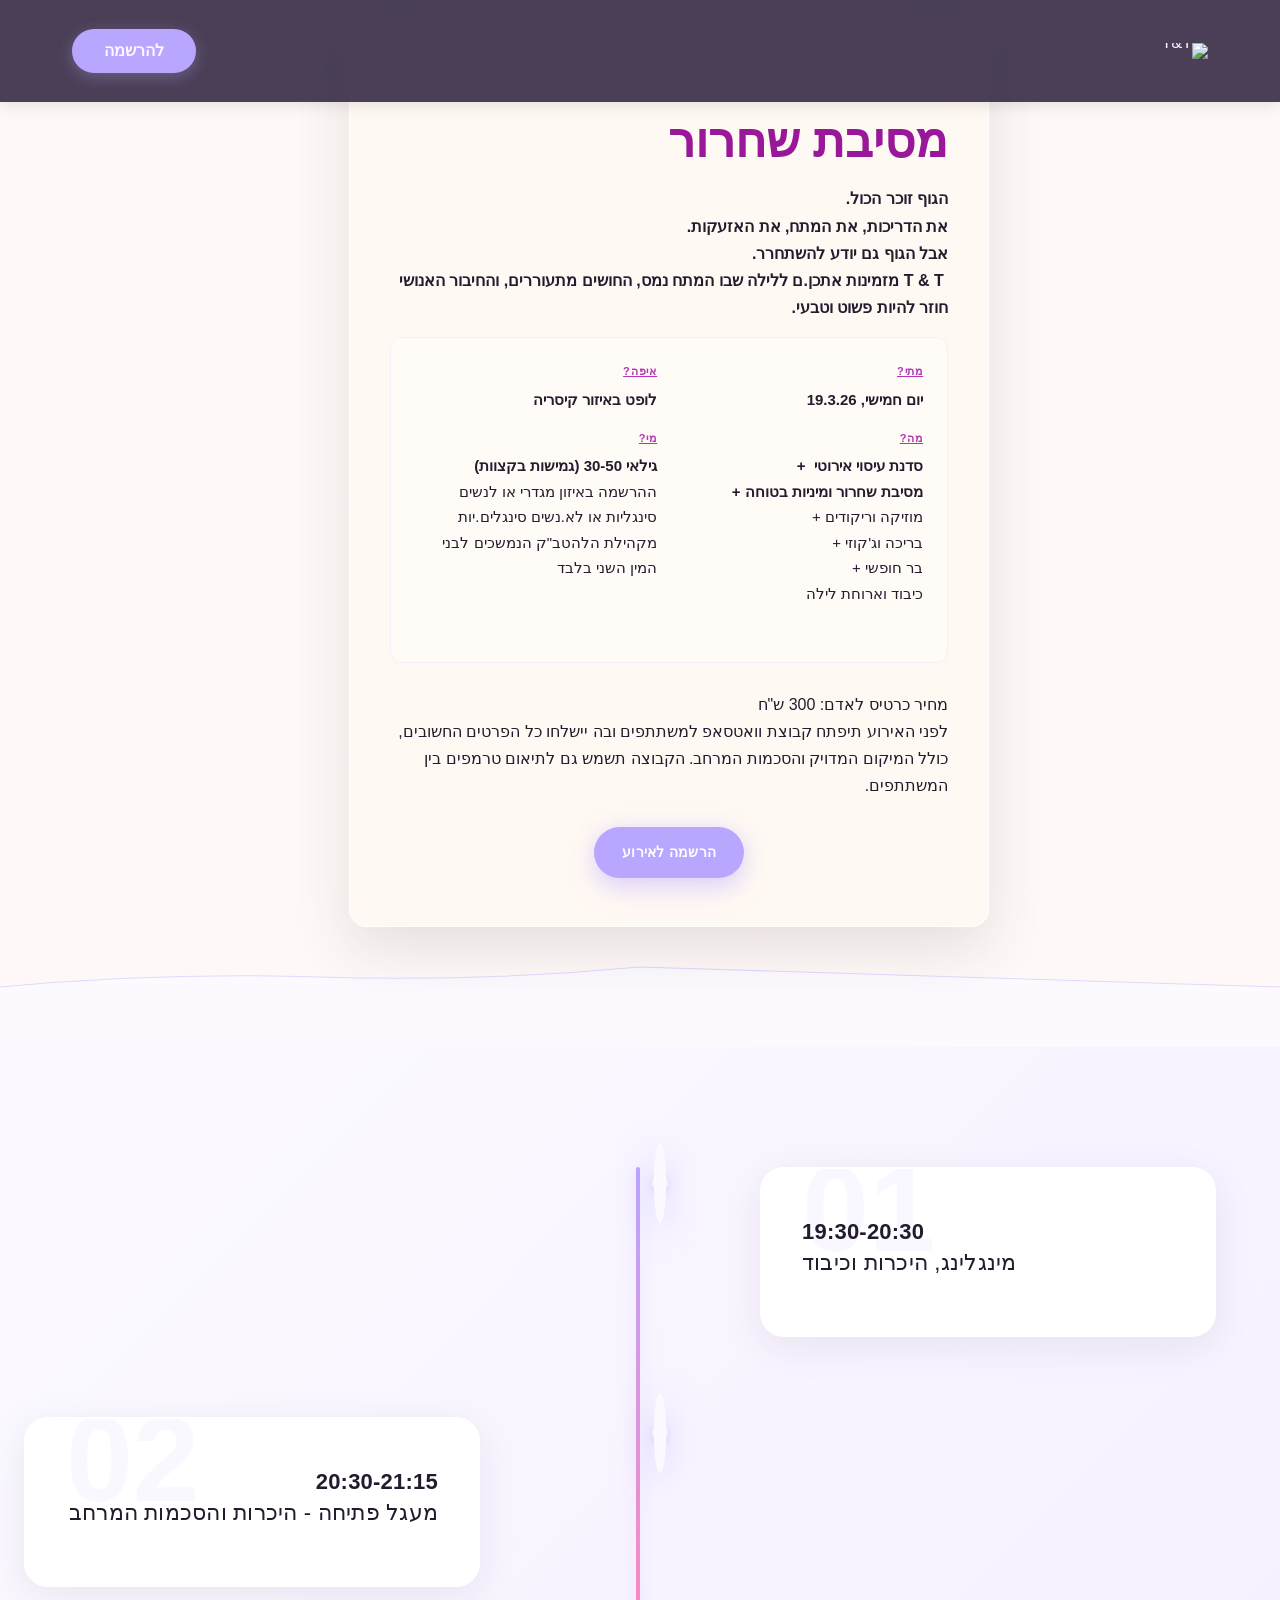
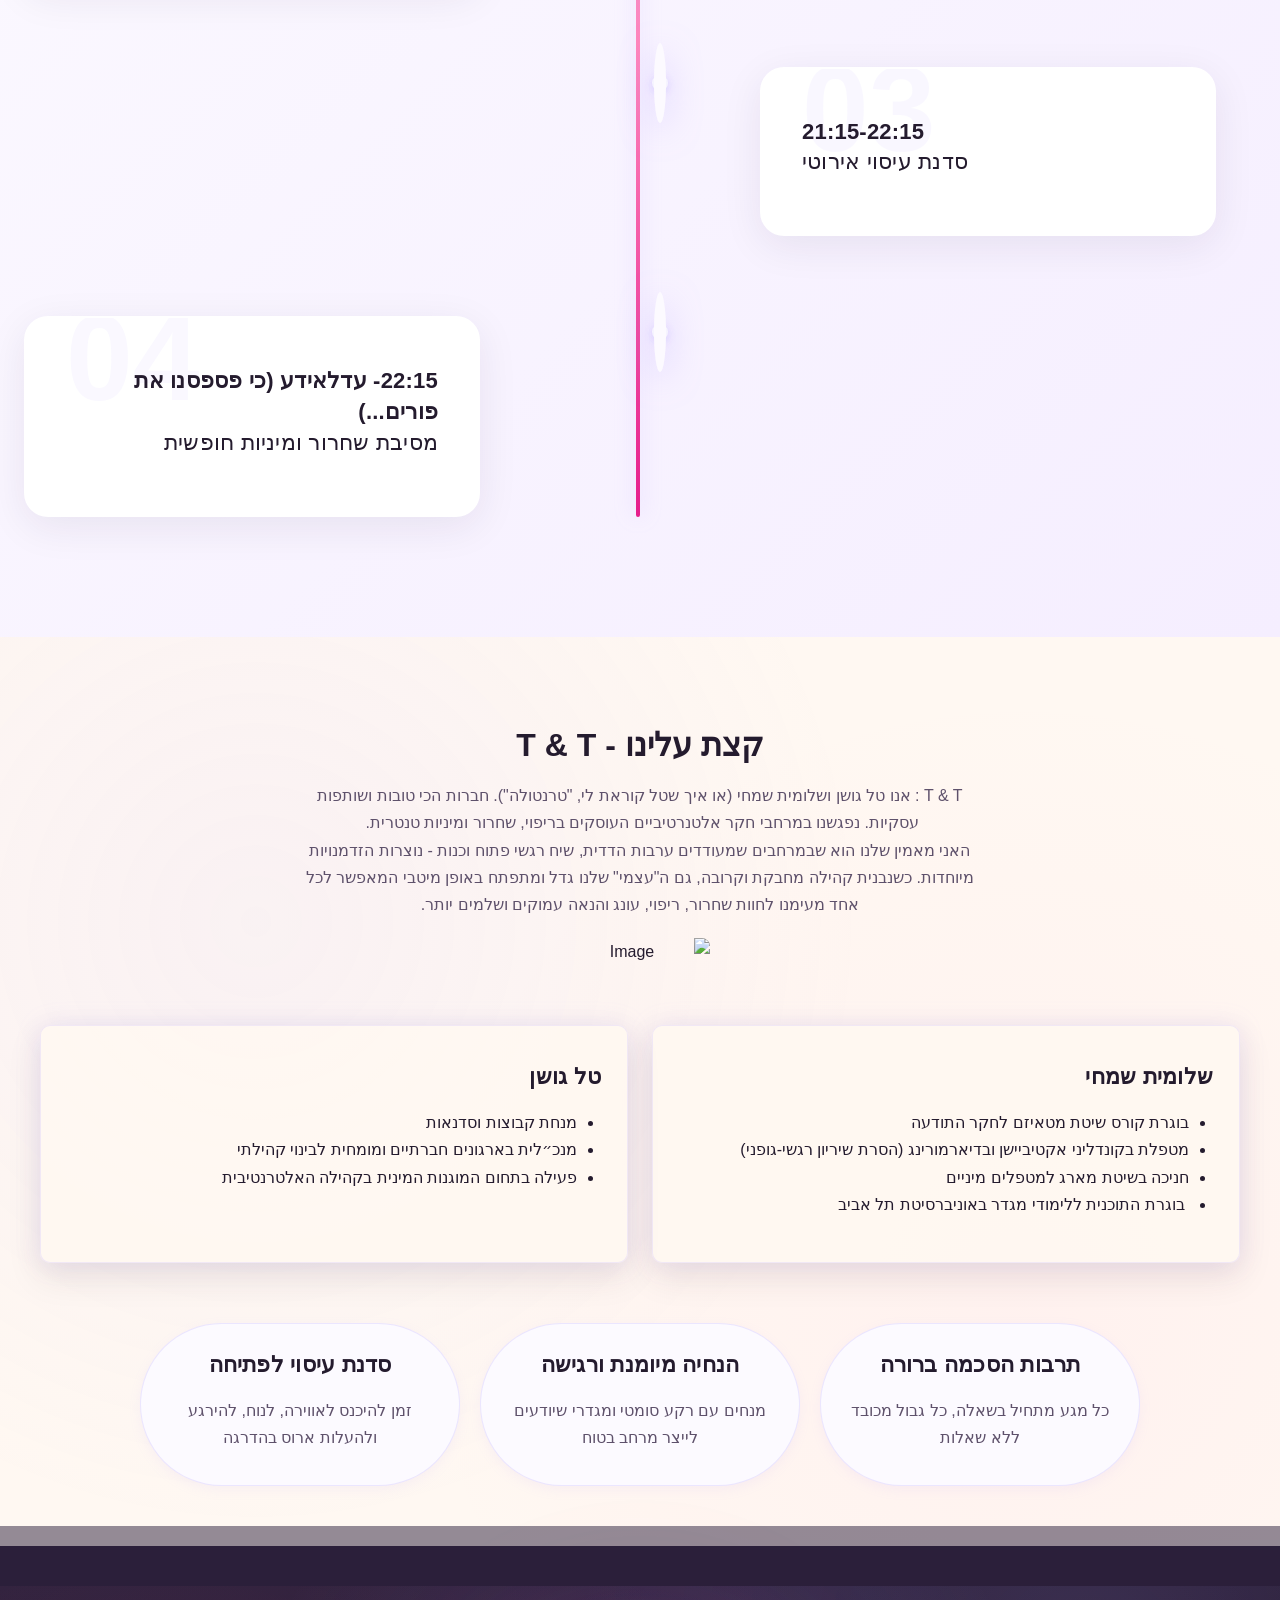
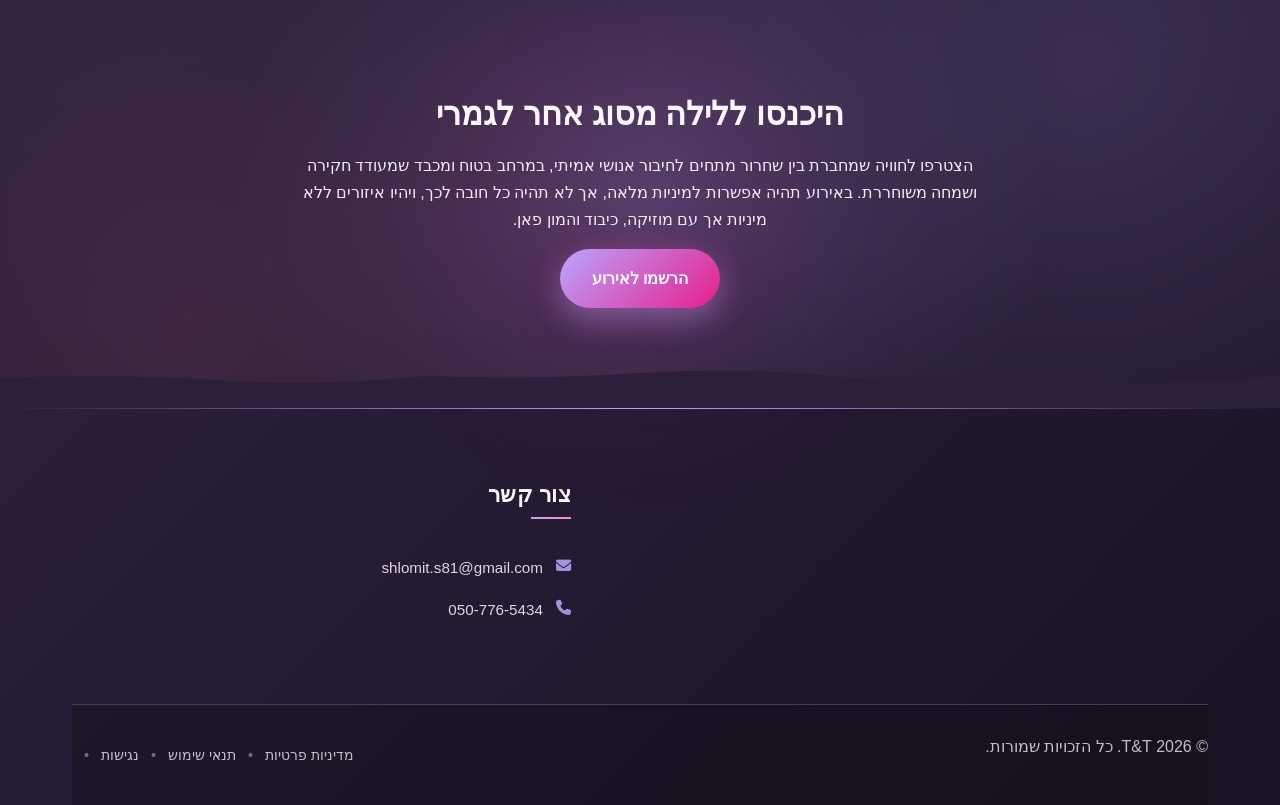
==== commit e664cf6c: "Background sync: Progressive GitHub Sync" ====
--- a/public/index.html
+++ b/public/index.html
@@ -1 +1 @@
-<!doctype html><html dir="rtl" lang="he"><head><meta charset="UTF-8"><meta content="width=device-width,initial-scale=1" name="viewport"><meta content="index, follow" name="robots"><title>חוויות מגע זוגיות לשחרור מתח ואינטימיות — ZAPPY</title><meta content="גלו סדנאות couples massage workshop במרחב קדוש ומכבד. ZAPPY מציעה ערבי מבוגרים טרנספורמטיביים לשחרור מתח, חיבור אנושי אמיתי וחקר חושני מבוסס הסכמה." name="description"><meta content="couples massage workshop, tension and trauma release, ZAPPY, סדנאות מגע זוגיות, שחרור מתח" name="keywords"><link href="/assets/favicon.ico" rel="icon" type="image/x-icon"><link href="/assets/favicon-16x16.png" rel="icon" type="image/png" sizes="16x16"><link href="/assets/favicon-32x32.png" rel="icon" type="image/png" sizes="32x32"><link href="/assets/favicon-48x48.png" rel="icon" type="image/png" sizes="48x48"><link href="/assets/favicon-192x192.png" rel="icon" type="image/png" sizes="192x192"><link href="/assets/favicon-512x512.png" rel="icon" type="image/png" sizes="512x512"><link href="/assets/apple-touch-icon.png" rel="apple-touch-icon"><script>!function(){"use strict";var t="87315eb5-92f8-407b-a94e-891c50e72c09",e="https://api.zappy5.com/api/analytics/track",a=18e5,n=2592e6,o=!0,i=!0,r=!0;var s=function(){var e="zappy_visitor_"+t,a=null;try{if(a=localStorage.getItem(e)){var o=JSON.parse(a),i=Date.now();if(i-o.created<n)return o.lastSeen=i,localStorage.setItem(e,JSON.stringify(o)),o.id}}catch(t){console.warn("Zappy Analytics: LocalStorage not available")}var r="zv_"+Date.now()+"_"+Math.random().toString(36).substr(2,9);try{localStorage.setItem(e,JSON.stringify({id:r,created:Date.now(),lastSeen:Date.now()}))}catch(t){}return r}(),c=function(){var e="zappy_session_"+t,n=null;try{if(n=sessionStorage.getItem(e)){var o=JSON.parse(n),i=Date.now();if(i-o.timestamp<a)return o.timestamp=i,sessionStorage.setItem(e,JSON.stringify(o)),o.id}}catch(t){console.warn("Zappy Analytics: SessionStorage not available")}var r="zs_"+Date.now()+"_"+Math.random().toString(36).substr(2,9);try{sessionStorage.setItem(e,JSON.stringify({id:r,timestamp:Date.now()}))}catch(t){}return r}();function l(a,n){n=n||{};var o={website_id:t,event_type:a,page_path:window.location.pathname,referrer:document.referrer||"direct",visitor_id:s,session_id:c,metadata:n};if(navigator.sendBeacon){var i=new Blob([JSON.stringify(o)],{type:"application/json"});navigator.sendBeacon(e,i)}else fetch(e,{method:"POST",headers:{"Content-Type":"application/json"},body:JSON.stringify(o),keepalive:!0}).catch(function(t){console.warn("Zappy Analytics: Failed to track event",t)})}o&&l("pageview",{title:document.title,url:window.location.href}),i&&document.addEventListener("click",function(t){var e=t.target;if("BUTTON"===e.tagName||e.closest("button")){var a="BUTTON"===e.tagName?e:e.closest("button");l("click",{element:"button",text:a.textContent.trim().substring(0,100),id:a.id||null,class:a.className||null})}else if("A"===e.tagName||e.closest("a")){var n="A"===e.tagName?e:e.closest("a");l("navigation",{element:"link",text:n.textContent.trim().substring(0,100),href:n.href,external:n.hostname!==window.location.hostname})}},!0),r&&document.addEventListener("submit",function(t){var e=t.target;l("form_submit",{form_id:e.id||null,form_name:e.name||null,form_action:e.action||null,form_method:e.method||"GET"})},!0);var m=Date.now();window.addEventListener("beforeunload",function(){l("page_unload",{time_on_page:Math.floor((Date.now()-m)/1e3),page_path:window.location.pathname})}),window.zappyAnalytics={track:l,getVisitorId:function(){return s},getSessionId:function(){return c}}}()</script><meta content="חוויות מגע זוגיות לשחרור מתח ואינטימיות — T&amp;T" property="og:title"><meta content="גלו סדנאות couples massage workshop במרחב קדוש ומכבד. T&amp;T מציעה ערבי מבוגרים טרנספורמטיביים לשחרור מתח, חיבור אנושי אמיתי וחקר חושני מבוסס הסכמה." property="og:description"><meta content="website" property="og:type"><meta content="he_IL" property="og:locale"><meta content="summary_large_image" name="twitter:card"><meta content="חוויות מגע זוגיות לשחרור מתח ואינטימיות — T&amp;T" name="twitter:title"><meta content="גלו סדנאות couples massage workshop במרחב קדוש ומכבד. T&amp;T מציעה ערבי מבוגרים טרנספורמטיביים לשחרור מתח, חיבור אנושי אמיתי וחקר חושני מבוסס הסכמה." name="twitter:description"><link href="https://cdnjs.cloudflare.com/ajax/libs/font-awesome/6.4.0/css/all.min.css" rel="stylesheet"><link href="/assets/favicon.ico" rel="icon" type="image/x-icon"><link href="/assets/favicon-16x16.png" rel="icon" type="image/png" sizes="16x16"><link href="/assets/favicon-32x32.png" rel="icon" type="image/png" sizes="32x32"><link href="/assets/favicon-48x48.png" rel="icon" type="image/png" sizes="48x48"><link href="/assets/favicon-192x192.png" rel="icon" type="image/png" sizes="192x192"><link href="/assets/favicon-512x512.png" rel="icon" type="image/png" sizes="512x512"><link href="/assets/apple-touch-icon.png" rel="apple-touch-icon"><link href="https://cdn.jsdelivr.net/npm/vanilla-cookieconsent@3/dist/cookieconsent.css" rel="stylesheet"><script src="https://cdn.jsdelivr.net/npm/vanilla-cookieconsent@3/dist/cookieconsent.umd.js"></script><script src="https://cdn.jsdelivr.net/gh/mickidum/acc_toolbar/acctoolbar/acctoolbar.min.js"></script><style data-zappy-section-v2-css="true">.index-cta-section{position:relative;background:linear-gradient(165deg,#2b1f3a 0,#1f1529 100%);background-color:#2b1f3a;color:var(--text-light);padding:80px 24px 140px;overflow:visible;direction:rtl}.index-cta-section::before{content:'';position:absolute;top:0;left:0;width:100%;height:100%;background-image:radial-gradient(circle at 85% 20%,rgba(185,166,255,.15) 0,transparent 45%),radial-gradient(circle at 15% 80%,rgba(255,134,188,.12) 0,transparent 50%);pointer-events:none;z-index:0}.index-cta-section .index-cta-content{position:relative;max-width:900px;margin:0 auto;text-align:center;z-index:1}.index-cta-section .index-cta-text-block{position:relative;z-index:2}.index-cta-section h2{font-family:Fraunces,ui-serif,Georgia,serif;font-size:48px;font-weight:600;line-height:1.2;color:var(--text-light);margin:0 0 24px 0;text-align:center;max-width:none!important}.index-cta-section p{color:var(--text-light);line-height:1.8;margin:0 0 40px 0;text-align:center;max-width:700px;margin-right:auto;margin-left:auto;opacity:.95}.index-cta-section .index-cta-buttons{display:flex;flex-direction:row-reverse;justify-content:center;align-items:center;gap:16px;flex-wrap:wrap}.index-cta-section .btn-cta-primary{display:inline-block;background:linear-gradient(135deg,#b9a6ff 0,#e61e8c 100%);color:#fff;padding:16px 32px;border-radius:999px;font-family:Manrope,ui-sans-serif,system-ui,sans-serif;font-weight:700;font-size:16px;text-decoration:none;box-shadow:0 12px 28px rgba(185,166,255,.35),0 0 40px rgba(230,30,140,.25);transition:all .3s ease;position:relative;overflow:hidden}.index-cta-section .btn-cta-primary::before{content:'';position:absolute;top:0;left:0;width:100%;height:100%;background:linear-gradient(135deg,rgba(255,255,255,.2) 0,transparent 100%);opacity:0;transition:opacity .3s ease}.index-cta-section .btn-cta-primary:hover{transform:translateY(-2px);box-shadow:0 16px 36px rgba(185,166,255,.45),0 0 60px rgba(230,30,140,.35)}.index-cta-section .btn-cta-primary:hover::before{opacity:1}.index-cta-section .btn-cta-secondary{display:inline-block;background:0 0;color:var(--text-light);padding:16px 32px;border-radius:999px;border:2px solid rgba(185,166,255,.4);font-family:Manrope,ui-sans-serif,system-ui,sans-serif;font-weight:600;font-size:16px;text-decoration:none;transition:all .3s ease;backdrop-filter:blur(8px);background-color:rgba(185,166,255,.08)}.index-cta-section .btn-cta-secondary:hover{border-color:rgba(185,166,255,.7);background-color:rgba(185,166,255,.15);transform:translateY(-2px);box-shadow:0 8px 20px rgba(185,166,255,.25)}.index-cta-section .index-cta-glow-orb{position:absolute;top:50%;left:50%;transform:translate(-50%,-50%);width:500px;height:500px;background:radial-gradient(circle,rgba(185,166,255,.25) 0,rgba(230,30,140,.15) 40%,transparent 70%);border-radius:50%;filter:blur(60px);pointer-events:none;z-index:0;opacity:.6;animation:index-cta-pulse 8s ease-in-out infinite}@keyframes index-cta-pulse{0%,100%{transform:translate(-50%,-50%) scale(1);opacity:.6}50%{transform:translate(-50%,-50%) scale(1.15);opacity:.8}}.index-cta-section .index-cta-divider-wrapper{position:absolute;bottom:0;left:0;width:100%;height:60px;pointer-events:none;z-index:5}.index-cta-section .index-cta-divider-wrapper svg{display:block;width:100%;height:100%}@media (max-width:768px){.index-cta-section{padding:60px 16px 120px}.index-cta-section h2{font-size:32px;margin-bottom:20px}.index-cta-section p{font-size:16px;margin-bottom:32px}.index-cta-section .index-cta-buttons{flex-direction:column;gap:12px}.index-cta-section .btn-cta-primary,.index-cta-section .btn-cta-secondary{width:100%;max-width:320px;text-align:center;padding:14px 24px;font-size:15px}.index-cta-section .index-cta-glow-orb{width:300px;height:300px}}</style><link href="/styles.css" rel="stylesheet"><style id="zappy-dropdown-submenu-styles">#navMenu li:has(.sub-menu),.nav-menu li:has(.sub-menu),.navbar li:has(.sub-menu),nav li:has(.sub-menu){position:relative}#navMenu .sub-menu,.nav-menu .sub-menu,.navbar .sub-menu,nav .sub-menu{display:block!important;position:absolute!important;top:100%;left:0;min-width:220px;background:#fff;border-radius:8px;box-shadow:0 8px 25px rgba(0,0,0,.15);padding:8px 0;opacity:0;visibility:hidden;transform:translateY(10px);transition:all .3s ease;z-index:1000;list-style:none;pointer-events:none}#navMenu li:hover>.sub-menu,.nav-menu li:hover>.sub-menu,.navbar li:hover>.sub-menu,nav li:hover>.sub-menu{opacity:1!important;visibility:visible!important;transform:translateY(0)!important;pointer-events:auto!important}.sub-menu li{list-style:none;margin:0;padding:0}.sub-menu a{display:block!important;padding:10px 16px!important;color:var(--text-dark,#333)!important;font-weight:500;text-decoration:none;white-space:nowrap;transition:background-color .2s}.sub-menu a:hover{background-color:#f5f5f5}[dir=rtl] .nav-menu .sub-menu,[dir=rtl] .navbar .sub-menu,[dir=rtl] nav .sub-menu,html[lang=ar] .nav-menu .sub-menu,html[lang=ar] .navbar .sub-menu,html[lang=ar] nav .sub-menu,html[lang=he] .nav-menu .sub-menu,html[lang=he] .navbar .sub-menu,html[lang=he] nav .sub-menu{left:auto!important;right:0!important}.sub-menu:empty,.sub-menu:not(:has(li)),.sub-menu:not(:has(li:not(.zappy-hidden-menu-item))){display:none!important;opacity:0!important;visibility:hidden!important;pointer-events:none!important}li:has(.menu-group-title):hover>.sub-menu{opacity:1!important;visibility:visible!important;transform:translateY(0)!important;pointer-events:auto!important}#navMenu>li>.menu-group-title,.nav-menu>li>.menu-group-title{display:inline-block;padding:.5rem 1rem;cursor:default;user-select:none}@media (max-width:768px){#navMenu .sub-menu,.nav-menu .sub-menu,.navbar .sub-menu,nav .sub-menu{position:static!important;transform:none!important;box-shadow:none!important;background:0 0!important;max-height:0;overflow:hidden;opacity:0;visibility:hidden;transition:max-height .3s ease,opacity .3s ease;padding:0!important;border-radius:0!important}.sub-menu.mobile-expanded{max-height:500px!important;opacity:1!important;visibility:visible!important;padding:8px 0 8px 16px!important}[dir=rtl] .sub-menu.mobile-expanded,html[lang=he] .sub-menu.mobile-expanded{padding:8px 16px 8px 0!important}#navMenu li:hover>.sub-menu,.nav-menu li:hover>.sub-menu,.navbar li:hover>.sub-menu,nav li:hover>.sub-menu{opacity:0;visibility:hidden;pointer-events:none}#navMenu li>.sub-menu.mobile-expanded,.nav-menu li>.sub-menu.mobile-expanded,.navbar li>.sub-menu.mobile-expanded,nav li>.sub-menu.mobile-expanded{opacity:1!important;visibility:visible!important;pointer-events:auto!important}#navMenu li:has(.sub-menu),.nav-menu li:has(.sub-menu),.navbar li:has(.sub-menu),nav li:has(.sub-menu){display:flex!important;flex-wrap:wrap!important;align-items:center!important;position:relative!important;min-height:44px!important}#navMenu li:has(.sub-menu)>a,.nav-menu li:has(.sub-menu)>a,.navbar li:has(.sub-menu)>a,nav li:has(.sub-menu)>a{flex:1!important;min-width:0!important}#navMenu li:has(.sub-menu)>.menu-group-title,.nav-menu li:has(.sub-menu)>.menu-group-title,.navbar li:has(.sub-menu)>.menu-group-title,nav li:has(.sub-menu)>.menu-group-title{flex:1!important;min-width:0!important;padding:0!important;line-height:inherit!important}#navMenu li:has(.sub-menu)>.sub-menu,.nav-menu li:has(.sub-menu)>.sub-menu,.navbar li:has(.sub-menu)>.sub-menu,nav li:has(.sub-menu)>.sub-menu{flex-basis:100%!important;width:100%!important}#navMenu li:has(.sub-menu)>a [class*=arrow],#navMenu li:has(.sub-menu)>a [class*=chevron],.nav-menu li:has(.sub-menu)>a .fa-angle-down,.nav-menu li:has(.sub-menu)>a .fa-chevron-down,.nav-menu li:has(.sub-menu)>a [class*=arrow],.nav-menu li:has(.sub-menu)>a [class*=chevron],nav li:has(.sub-menu)>a [class*=arrow],nav li:has(.sub-menu)>a [class*=chevron]{display:none!important;visibility:hidden!important}.mobile-submenu-toggle{display:flex!important;align-items:center!important;justify-content:center!important;width:44px!important;height:auto!important;background:0 0!important;border:none!important;cursor:pointer!important;color:var(--text-dark)!important;position:static!important;flex-shrink:0!important;align-self:stretch!important;z-index:2!important;padding:0!important;margin:0!important}.mobile-submenu-toggle::after{content:''!important;width:0!important;height:0!important;border-left:6px solid transparent!important;border-right:6px solid transparent!important;border-top:7px solid currentColor!important;transition:transform .3s ease!important}.mobile-submenu-toggle.expanded::after{transform:rotate(180deg)!important}.sub-menu a{padding:10px 0!important;display:block!important;color:var(--text-dark)!important}.navbar .sub-menu li a,.zappy-products-dropdown .sub-menu a,nav.navbar .sub-menu li a{color:var(--text-dark)!important}}@media (min-width:769px){.mobile-submenu-toggle{display:none!important}}</style><style id="mobile-lang-menu-deployed-css">@media (max-width:768px){.lang-switcher,.nav-container .lang-switcher,.nav-cta-container .lang-switcher,.nav-ecommerce-icons .lang-switcher,.nav-icons-left .lang-switcher,.navbar .lang-switcher,.navbar .nav-cta-container .lang-switcher{display:none!important}.mobile-lang-menu{width:100%;border-top:1px solid rgba(128,128,128,.2);padding:8px 0 0 0;margin-top:8px}.mobile-lang-toggle{display:flex!important;align-items:center;justify-content:space-between;width:100%;padding:12px 16px;background:0 0;border:none;cursor:pointer;font-size:15px;color:inherit;font-family:inherit}.mobile-lang-toggle::after{content:'';display:inline-block;width:8px;height:8px;border-right:2px solid currentColor;border-bottom:2px solid currentColor;transform:rotate(45deg);transition:transform .3s ease;margin-left:8px}.mobile-lang-toggle.expanded::after{transform:rotate(-135deg)}.mobile-lang-options{max-height:0;overflow:hidden;transition:max-height .3s ease}.mobile-lang-options.expanded{max-height:300px}.mobile-lang-option{display:flex!important;align-items:center;gap:10px;padding:10px 24px;text-decoration:none;color:inherit;font-size:14px;font-family:inherit}.mobile-lang-option:hover{background:rgba(128,128,128,.1)}.mobile-lang-option.active{font-weight:600;opacity:.7;pointer-events:none}.mobile-lang-option img{width:20px;height:20px;border-radius:50%}}@media (min-width:769px){.mobile-lang-menu{display:none!important}}</style><style id="zappy-widget-visibility">#mic-access-tool-box,#mic-access-tool-general-button,#mic-init-access-tool #mic-access-tool-box,#mic-init-access-tool #mic-access-tool-general-button,#mic-init-access-tool .mic-access-tool-general-button,._access-icon,._access-menu,.mic-access-tool-box,.mic-access-tool-general-button,div[id*=mic-access-tool-box]{display:none!important;visibility:hidden!important;opacity:0!important;pointer-events:none!important}</style></head><body><nav class="navbar" dir="rtl"><button aria-label="תפריט" class="mobile-toggle" data-element-id="btn-1773267801933-qqcnd37tu" data-element-type="button" data-native-element="true" id="mobileToggle"><svg viewBox="0 0 24 24" fill="none" height="24" style="width:24px !important;height:24px !important;display:block !important" width="24" class="hamburger-icon"><path d="M3 12h18M3 6h18M3 18h18" stroke="currentColor" stroke-width="2" stroke-linecap="round"></path></svg><svg viewBox="0 0 24 24" fill="none" height="24" style="display:none !important;width:24px !important;height:24px !important" width="24" class="close-icon"><path d="M18 6L6 18M6 6l12 12" stroke="currentColor" stroke-width="2" stroke-linecap="round"></path></svg></button><button aria-label="התקשר" class="phone-header-btn" data-element-id="btn-1773267801933-v3cj1zqes" data-element-type="button" data-native-element="true"><svg viewBox="0 0 24 24" fill="currentColor" height="24" style="width:24px;height:24px" width="24"><path d="M22 16.92v3a2 2 0 0 1-2.18 2 19.79 19.79 0 0 1-8.63-3.07 19.5 19.5 0 0 1-6-6 19.79 19.79 0 0 1-3.07-8.67A2 2 0 0 1 4.11 2h3a2 2 0 0 1 2 1.72 12.84 12.84 0 0 0 .7 2.81 2 2 0 0 1-.45 2.11L8.09 9.91a16 16 0 0 0 6 6l1.27-1.27a2 2 0 0 1 2.11-.45 12.84 12.84 0 0 0 2.81.7A2 2 0 0 1 22 16.92z"></path></svg></button><div class="nav-container"><div class="nav-right-group"><div class="nav-brand"><a href="/" style="color:rgb(36, 27, 46) !important" class="logo-link"><img alt="T&amp;T" class="zappy-editable-image logo" data-element-id="img-1773270565828-bteb2vy9f" data-element-type="image" src="/assets/t-t-events-and-experiences-logo-1773248964781-0slvv7.webp?v=1773248965121-ynnixu" style="position:relative" data-original-position="static" data-image-type="logo"></a></div><ul class="nav-menu" id="navMenu"></ul></div><div class="nav-cta-container"><li class="nav-cta-item"><a href="#cta" class="nav-cta-btn">להרשמה</a></li></div></div></nav><script>window.addEventListener("load",function(){const e=document.querySelector(".navbar, nav, header");if(!e)return void console.log("[Navbar] Navbar element not found");let t=document.getElementById("mobileToggle")||document.querySelector(".mobile-toggle")||document.querySelector(".hamburger")||document.querySelector(".hamburger-menu")||document.querySelector(".menu-toggle")||document.querySelector(".burger-menu")||document.querySelector('[aria-label="Menu"]')||document.querySelector('[aria-label="תפריט"]');const o=document.querySelector(".phone-header-btn"),n=window.getComputedStyle(e);let r=n.backgroundColor;if(console.log("[Navbar] Initial navbar background:",r),"transparent"===r||"rgba(0, 0, 0, 0)"===r||r.startsWith("rgba")&&r.includes(", 0)")){const e=n.backgroundImage;if(e&&"none"!==e)console.log("[Navbar] Navbar has background image/gradient, using dark text"),r="rgb(240, 240, 240)";else{const e=window.getComputedStyle(document.body).backgroundColor;console.log("[Navbar] Navbar transparent, using body background:",e),r=e}}const i=r.match(/\d+/g);if(i&&i.length>=3){const e=(.299*parseInt(i[0])+.587*parseInt(i[1])+.114*parseInt(i[2]))/255;console.log("[Navbar] Mobile button colors preserved from Claude CSS (luminance:",e.toFixed(2)+")");const n=document.createElement("style");n.id="zappy-mobile-nav-fix";document.documentElement.lang;document.documentElement.dir,n.textContent='\n        /* Hide mobile buttons on desktop, show only on mobile */\n        @media (min-width: 769px) {\n          .mobile-toggle,\n          .phone-header-btn {\n            display: none !important;\n          }\n        }\n        \n        /* Show and position mobile buttons correctly on mobile */\n        @media (max-width: 768px) {\n          .mobile-toggle,\n          .phone-header-btn {\n            position: absolute !important;\n            top: 50% !important;\n            transform: translateY(-50%) !important;\n            z-index: 1001 !important;\n            display: flex !important;\n            align-items: center !important;\n            justify-content: center !important;\n            width: 36px !important;\n            height: 36px !important;\n            border-radius: 50% !important;\n            border: none !important;\n            cursor: pointer !important;\n            padding: 6px !important;\n            background: none !important;\n            color: var(--nav-text, var(--text-dark)) !important;\n          }\n          \n          /* LTR positioning (default): hamburger LEFT, phone RIGHT */\n          html:not([dir="rtl"]):not([lang="he"]):not([lang="ar"]) .mobile-toggle,\n          html[dir="ltr"] .mobile-toggle {\n            left: 12px !important;\n            right: auto !important;\n          }\n          html:not([dir="rtl"]):not([lang="he"]):not([lang="ar"]) .phone-header-btn,\n          html[dir="ltr"] .phone-header-btn {\n            right: 12px !important;\n            left: auto !important;\n          }\n          \n          /* RTL positioning: hamburger RIGHT, phone LEFT */\n          html[dir="rtl"] .mobile-toggle,\n          html[lang="he"] .mobile-toggle,\n          html[lang="ar"] .mobile-toggle {\n            right: 12px !important;\n            left: auto !important;\n          }\n          html[dir="rtl"] .phone-header-btn,\n          html[lang="he"] .phone-header-btn,\n          html[lang="ar"] .phone-header-btn {\n            left: 12px !important;\n            right: auto !important;\n          }\n          \n          /* CRITICAL: Ensure nav-container has min-height on mobile */\n          /* All children are positioned absolutely/fixed on mobile, so height:auto collapses to 0 */\n          .nav-container {\n            min-height: 70px !important;\n            position: relative !important;\n          }\n          \n          /* Ensure SVG icons are properly sized and inherit color */\n          .mobile-toggle svg,\n          .phone-header-btn svg {\n            width: 24px !important;\n            height: 24px !important;\n            /* Don\'t force display - let JavaScript control hamburger/close toggle */\n          }\n          \n          /* Reset nav-cta-container on mobile - remove desktop box-shadow/padding */\n          /* that creates a visible ghost box when CTA button is hidden */\n          .nav-cta-container {\n            box-shadow: none !important;\n            padding: 0 !important;\n          }\n          \n          /* Hide nav-cta-container entirely on mobile when there\'s no lang-switcher */\n          /* (only the CTA button is inside, and it\'s hidden on mobile) */\n          .nav-cta-container:not(:has(.lang-switcher)) {\n            display: none !important;\n          }\n          \n          /* CRITICAL: Prevent hero image fade gradient from bleeding over headline text */\n          /* The .image-fade-gradient has bottom: -30px (extends below parent) */\n          /* On mobile stacked layout, this overlaps the h1 text below the image */\n          .hero-image-column {\n            overflow: hidden !important;\n          }\n          .image-fade-gradient {\n            bottom: 0 !important;\n          }\n          \n          /* Hide desktop language switcher on mobile - hamburger menu handles it */\n          /* High specificity to override stored CSS */\n          .lang-switcher,\n          .nav-cta-container .lang-switcher,\n          .nav-container .lang-switcher,\n          .navbar .lang-switcher,\n          .navbar .nav-cta-container .lang-switcher {\n            display: none !important;\n          }\n        }\n      ';const r=document.getElementById("zappy-mobile-nav-fix");r&&r.remove(),document.head.appendChild(n),console.log("[Navbar] Critical CSS injected for mobile nav positioning");const l=window.innerWidth<=768;if(t){const e=t.querySelector(".hamburger-icon"),o=t.querySelector(".close-icon");e&&(e.style.setProperty("width","24px","important"),e.style.setProperty("height","24px","important"),e.style.setProperty("display","block","important")),o&&(o.style.setProperty("width","24px","important"),o.style.setProperty("height","24px","important"),o.style.setProperty("display","none","important")),l?(t.style.setProperty("position","absolute","important"),t.style.setProperty("top","50%","important"),t.style.setProperty("transform","translateY(-50%)","important"),t.style.setProperty("z-index","1001","important"),t.style.removeProperty("left"),t.style.removeProperty("right"),console.log("[Navbar] Mobile toggle positioning applied (mobile viewport)")):(t.style.removeProperty("position"),t.style.removeProperty("top"),t.style.removeProperty("transform"),t.style.removeProperty("z-index"),t.style.removeProperty("left"),t.style.removeProperty("right"),console.log("[Navbar] Desktop viewport - cleared mobile toggle inline positioning"))}if(o){const e=o.querySelector("svg");e&&(e.style.width="24px",e.style.height="24px",e.setAttribute("width","24"),e.setAttribute("height","24")),l?(o.style.setProperty("position","absolute","important"),o.style.setProperty("top","50%","important"),o.style.setProperty("transform","translateY(-50%)","important"),o.style.setProperty("z-index","1001","important"),o.style.removeProperty("left"),o.style.removeProperty("right"),console.log("[Navbar] Phone button positioning applied (mobile viewport)")):(o.style.removeProperty("position"),o.style.removeProperty("top"),o.style.removeProperty("transform"),o.style.removeProperty("z-index"),o.style.removeProperty("left"),o.style.removeProperty("right"),console.log("[Navbar] Desktop viewport - cleared phone button inline positioning"))}}else console.log("[Navbar] Could not parse background color:",r);t=document.getElementById("mobileToggle")||document.querySelector(".mobile-toggle")||document.querySelector(".hamburger")||document.querySelector(".hamburger-menu")||document.querySelector(".menu-toggle")||document.querySelector(".burger-menu")||document.querySelector('[aria-label="Menu"]')||document.querySelector('[aria-label="תפריט"]');const l=document.getElementById("navMenu")||document.querySelector(".nav-menu")||document.querySelector(".nav-links")||document.querySelector("nav ul:not(.submenu)");if(!t||!l)return void console.log("[Navbar] Mobile toggle or menu not found:",{toggle:!!t,menu:!!l});l.id||(l.id="navMenu"),console.log("[Navbar] Initializing mobile menu...");const a=t.cloneNode(!0);t.parentNode.replaceChild(a,t),a.addEventListener("click",function(e){e.preventDefault(),e.stopPropagation();const t=this.querySelector(".hamburger-icon"),o=this.querySelector(".close-icon");l.classList.contains("active")?(l.classList.remove("active"),t&&t.style.setProperty("display","block","important"),o&&o.style.setProperty("display","none","important"),document.body.style.overflow="",console.log("[Navbar] Menu closed")):(l.classList.add("active"),t&&t.style.setProperty("display","none","important"),o&&o.style.setProperty("display","block","important"),document.body.style.overflow="hidden",console.log("[Navbar] Menu opened"))}),l.querySelectorAll("a").forEach(function(e){e.addEventListener("click",function(){if("#"===this.getAttribute("href"))return;const e=a.querySelector(".hamburger-icon"),t=a.querySelector(".close-icon");l.classList.remove("active"),e&&e.style.setProperty("display","block","important"),t&&t.style.setProperty("display","none","important"),document.body.style.overflow="",console.log("[Navbar] Menu closed (link clicked)")})});var s=l.querySelectorAll(".dropdown-toggle");s.forEach(function(e){e.addEventListener("click",function(e){e.preventDefault(),e.stopPropagation();var t=this.closest(".nav-dropdown");t&&(t.parentNode.querySelectorAll(".nav-dropdown.open").forEach(function(e){e!==t&&e.classList.remove("open")}),t.classList.toggle("open"),console.log("[Navbar] Dropdown toggled:",t.classList.contains("open")?"open":"closed"))})}),document.addEventListener("click",function(e){e.target.closest(".nav-dropdown")||document.querySelectorAll(".nav-dropdown.open").forEach(function(e){e.classList.remove("open")})}),console.log("[Navbar] Dropdown handlers initialized for "+s.length+" dropdowns"),o&&o.addEventListener("click",function(){const e=document.querySelectorAll('a[href^="tel:"]'),t=e.length>0?e[0].getAttribute("href").replace("tel:",""):"050-776-5434";window.location.href="tel:"+t,console.log("[Navbar] Phone button clicked")}),console.log("[Navbar] Mobile menu initialized successfully");const p=function(){const e=document.querySelector(".whatsapp-float");e&&(window.innerWidth>=769?(e.style.setProperty("display","none","important"),e.style.setProperty("visibility","hidden","important"),e.style.setProperty("opacity","0","important"),e.style.setProperty("pointer-events","none","important"),console.log("[WhatsApp] Button hidden on desktop")):(e.style.removeProperty("display"),e.style.removeProperty("visibility"),e.style.removeProperty("opacity"),e.style.removeProperty("pointer-events"),console.log("[WhatsApp] Button visible on mobile")))};let c;p(),window.addEventListener("resize",function(){clearTimeout(c),c=setTimeout(p,100)})})</script><main><section class="index-hero-section" id="zappy-section-0" data-layout-spec="בית-hero" style="--zappy-bg-overlay:rgba(255, 248, 242, 0.62);--zappy-bg-image:url(&quot;assets/business-general-hero-upload-1773252700909.webp&quot;);background-image:linear-gradient(rgba(255, 248, 242, 0.62), rgba(255, 248, 242, 0.62)), url(&quot;assets/business-general-hero-upload-1773252700909.webp&quot;);background-size:cover;background-position:center center;background-repeat:no-repeat;position:relative;overflow:hidden" data-hero-type="fullscreen-scrim" data-zappy-bg-color="" data-zappy-bg-image="assets/business-general-hero-upload-1773252700909.webp" data-zappy-bg-overlay-color="#fff8f2" data-zappy-bg-overlay-opacity="62" data-zappy-bg-type="image" data-zappy-bg-video-type="" data-zappy-bg-video-url="" data-zappy-content-align="top-center"><style data-zappy-align-style="true">#zappy-section-0>[data-zappy-align-target]{margin-top:0!important;margin-bottom:auto!important;margin-left:auto!important;margin-right:auto!important;align-items:flex-start!important;justify-content:center!important}@media (max-width:768px){#zappy-section-0>[data-zappy-align-target]{align-items:center!important;justify-content:flex-start!important;margin-top:0!important;margin-bottom:auto!important;margin-left:auto!important;margin-right:auto!important}#zappy-section-0>[data-zappy-align-target]>*{margin-left:auto!important;margin-right:auto!important}}</style><img alt="חלל אירוח יוקרתי מואר באור טבעי" class="zappy-editable-image index-hero-bg-image" data-element-id="img-1773245053439-qc6bap8r2" data-element-type="image" src="/assets/site-index-hero-bg.webp" style="display:none" data-context="Bright, sunlit luxury suite or venue interior with warm natural light streaming through sheer curtains, soft cream and blush tones, elegant modern furniture, plush textures, inviting ambiance that feels safe and welcoming, sophisticated adult space for connection and celebration, professional photography style, high-end hospitality aesthetic" data-hero-bg="true" data-placeholder="index-hero-bg" data-zappy-original-bg="hidden" height="1080" width="1920"><div class="index-hero-scrim" style="opacity:1;display:none" aria-hidden="true" data-zappy-gradient-scrim="true" data-zappy-original-bg="hidden" data-zappy-scrim-orig-opacity=""></div><div class="index-hero-content" data-zappy-align-target="true"><div class="index-hero-card"><h3 style="text-align:center"></h3><div class="zappy-inserted-element" id="zappy-element-1773250433580-khwxwg7t3" style="margin-left:auto;margin-right:auto;width:100%;max-width:559px !important" data-element-id="zappy-element-1773250433580-khwxwg7t3" data-element-type="paragraph"><h3 style="text-align:center" data-element-id="move-1773259824660-55xqfese">&nbsp;</h3><h1><font color="#991799">מסיבת שחרור</font></h1><p><b>הגוף זוכר הכול.<br>את הדריכות, את המתח, את האזעקות.<br>אבל הגוף גם יודע להשתחרר.<br>&nbsp;T &amp; T מזמינות אתכן.ם ללילה שבו המתח נמס, החושים מתעוררים, והחיבור האנושי חוזר להיות פשוט וטבעי.&nbsp;&nbsp;</b></p></div><div class="index-hero-event-module"><div class="index-hero-event-item" style="justify-content:flex-start;width:100%;text-align:right;margin-left:0px;margin-right:0px"><span class="index-hero-event-label"><font color="#b336b3"><u>מתי?</u></font></span><span class="index-hero-event-value">יום חמישי, 19.3.26</span></div><div class="index-hero-event-item"><span class="index-hero-event-label"><font color="#b336b3"><u>איפה?</u></font></span><span class="index-hero-event-value">לופט באיזור קיסריה</span></div><div class="index-hero-event-item index-hero-event-format"><span class="index-hero-event-label"><font color="#b336b3"><u>מה?</u></font></span><span class="index-hero-event-value">סדנת עיסוי אירוטי&nbsp; +<br>מסיבת שחרור ומיניות בטוחה +<br><span style="font-weight:normal">מוזיקה וריקודים +<br>בריכה וג'קוזי +<br>בר חופשי +<br>כיבוד וארוחת לילה</span></span><span class="index-hero-event-value">&nbsp; &nbsp;</span></div><div class="index-hero-event-item index-hero-event-capacity" style="text-align:right"><span class="index-hero-event-label"><font color="#b336b3"><u>מי?</u></font></span><span class="index-hero-event-value">גילאי 30-50 (גמישות בקצוות)<br><span style="font-weight:normal">ההרשמה באיזון מגדרי או לנשים סינגליות או לא.נשים סינגלים.יות מקהילת הלהטב"ק הנמשכים לבני המין השני בלבד</span></span></div></div><div class="zappy-inserted-element" id="zappy-element-1773253408164-8obfubo9q" style="margin-left:auto;margin-right:auto;width:100%;max-width:559px !important" data-element-id="zappy-element-1773253408164-8obfubo9q" data-element-type="h2" data-zappy-newly-inserted="true">מחיר כרטיס לאדם: 300 ש"ח</div><div class="zappy-inserted-element" id="zappy-element-1773252974230-ybuz7u4n7" style="margin-left:auto;margin-right:auto;width:100%;max-width:559px !important" data-element-id="zappy-element-1773252974230-ybuz7u4n7" data-element-type="paragraph">לפני האירוע תיפתח קבוצת וואטסאפ למשתתפים ובה יישלחו כל הפרטים החשובים, כולל המיקום המדויק והסכמות המרחב.&nbsp;הקבוצה תשמש גם לתיאום טרמפים בין המשתתפים.&nbsp;<br>&nbsp;</div><div class="index-hero-cta-row" style="text-align:center !important;display:flex !important;justify-content:center !important;align-items:flex-start !important;width:100% !important"><a href="#https://forms.gle/dmoj5BGZA29bovmg6" style="outline:none;border-color:var(--primary-color, var(--primary, #8B0000)) !important;color:rgb(255, 255, 255) !important;background-color:var(--primary-color, var(--primary, #8B0000)) !important;background-image:none !important" class="btn btn-primary index-hero-btn-primary" data-element-id="btn-1773245053430-p80j5rzd8" data-element-type="button" data-native-element="true">הרשמה לאירוע</a></div></div></div><div class="index-hero-divider-wrapper"><svg viewBox="0 0 1200 120" aria-hidden="true" preserveAspectRatio="none" xmlns="http://www.w3.org/2000/svg"><defs><linearGradient id="index-hero-mist-gradient" x1="0%" x2="0%" y1="0%" y2="100%"><stop offset="0%" style="stop-color:#B9A6FF;stop-opacity:0.25"></stop><stop offset="50%" style="stop-color:#FF86BC;stop-opacity:0.18"></stop><stop offset="100%" style="stop-color:#FCFAFF;stop-opacity:0.95"></stop></linearGradient></defs><path d="M0,120 L0,60 Q150,45 300,50 T600,40 Q750,45 900,50 T1200,60 L1200,120 Z" fill="var(--bg-light)"></path><path d="M0,60 Q150,45 300,50 T600,40 Q750,45 900,50 T1200,60" fill="var(--bg-light)" opacity="0.4" stroke="var(--primary)" stroke-width="1"></path></svg></div></section><section class="section" id="layout-1773263803037" style="position:relative;width:100%;max-width:100%;box-sizing:border-box;background:linear-gradient(135deg, var(--bg-light) 0%, #F5EEFF 100%);overflow:hidden;padding:120px 0" data-zappy-section="true"><style>.timeline-grid{max-width:1400px;margin:0 auto;padding:0 24px;display:grid;grid-template-columns:1fr;gap:0;position:relative}.timeline-grid::before{content:'';position:absolute;right:50%;top:0;bottom:0;width:4px;background:linear-gradient(180deg,var(--primary),var(--secondary),var(--accent));border-radius:4px;box-shadow:0 0 20px rgba(185,166,255,.4)}.timeline-item{position:relative;display:grid;grid-template-columns:1fr 80px 1fr;gap:40px;margin-bottom:80px;opacity:0;animation:slideInTimeline .8s ease forwards}.timeline-item:first-child{animation-delay:.1s}.timeline-item:nth-child(2){animation-delay:.2s}.timeline-item:nth-child(3){animation-delay:.3s}.timeline-item:nth-child(4){animation-delay:.4s}@keyframes slideInTimeline{from{opacity:0;transform:translateY(30px)}to{opacity:1;transform:translateY(0)}}.timeline-content-right{grid-column:1;text-align:left;padding-left:60px}.timeline-content-left{grid-column:3;text-align:right;padding-right:60px}.timeline-marker{grid-column:2;display:flex;align-items:center;justify-content:center;position:relative;z-index:2}.timeline-dot{width:80px;height:80px;border-radius:50%;background:linear-gradient(135deg,var(--primary),var(--secondary));border:6px solid var(--bg-light);display:flex;align-items:center;justify-content:center;box-shadow:0 8px 32px rgba(185,166,255,.5);transition:all .4s cubic-bezier(.34, 1.56, .64, 1);position:relative}.timeline-item:hover .timeline-dot{transform:scale(1.2) rotate(360deg);box-shadow:0 12px 48px rgba(230,30,140,.6)}.timeline-dot::before{content:'';position:absolute;width:100%;height:100%;border-radius:50%;background:linear-gradient(135deg,var(--accent),var(--secondary));opacity:0;animation:pulse 2s ease-in-out infinite}@keyframes pulse{0%,100%{transform:scale(.8);opacity:0}50%{transform:scale(1.3);opacity:.3}}.timeline-card{background:#fff;padding:40px;border-radius:24px;box-shadow:0 10px 40px rgba(43,31,58,.08);position:relative;transition:all .4s cubic-bezier(.34, 1.56, .64, 1);border:2px solid transparent;overflow:hidden}.timeline-card::before{content:'';position:absolute;top:0;left:0;right:0;height:6px;background:var(--gradient-primary);transform:scaleX(0);transform-origin:right;transition:transform .6s cubic-bezier(.34, 1.56, .64, 1)}.timeline-item:nth-child(2n) .timeline-card::before{background:var(--gradient-secondary)}.timeline-card:hover::before{transform:scaleX(1);transform-origin:left}.timeline-card:hover{transform:translateY(-8px);box-shadow:0 20px 60px rgba(230,30,140,.15);border-color:var(--primary)}.timeline-card h3{font-family:var(--font-heading);font-size:32px;font-weight:700;color:var(--text-dark);margin:0 0 16px 0;line-height:1.3;position:relative;display:inline-block}.timeline-card h3::after{content:'';position:absolute;bottom:-8px;right:0;width:0;height:3px;background:var(--gradient-primary);transition:width .6s cubic-bezier(.34, 1.56, .64, 1)}.timeline-card:hover h3::after{width:100%}.timeline-number{position:absolute;top:-20px;left:40px;font-family:var(--font-heading);font-size:120px;font-weight:900;color:var(--primary);opacity:.08;line-height:1;pointer-events:none}.timeline-icon-wrapper{position:relative;z-index:1}.timeline-item:nth-child(odd) .timeline-content-right{grid-column:1}.timeline-item:nth-child(odd) .timeline-content-left{grid-column:3;opacity:0;pointer-events:none}.timeline-item:nth-child(2n) .timeline-content-right{opacity:0;pointer-events:none}.timeline-item:nth-child(2n) .timeline-content-left{grid-column:3}@media (max-width:968px){.timeline-grid::before{right:24px;left:auto}.timeline-item{grid-template-columns:80px 1fr;gap:24px;margin-bottom:60px}.timeline-marker{grid-column:1}.timeline-content-left,.timeline-content-right{grid-column:2!important;text-align:right!important;padding:0!important;opacity:1!important;pointer-events:all!important}.timeline-card{padding:32px 24px}.timeline-card h3{font-size:26px}.timeline-number{font-size:80px;top:-10px;left:24px}.timeline-dot{width:64px;height:64px}}@media (max-width:640px){.timeline-card h3{font-size:22px}.timeline-dot{width:56px;height:56px}}</style><div class="timeline-grid"><div class="timeline-item"><div class="timeline-content-right"><div class="timeline-card"><span class="timeline-number">01</span><h3>19:30-20:30<br>מינגלינג, היכרות וכיבוד</h3></div></div><div class="timeline-marker"><div class="timeline-dot"><div class="timeline-icon-wrapper"></div></div></div><div class="timeline-content-left"></div></div><div class="timeline-item"><div class="timeline-content-right"></div><div class="timeline-marker"><div class="timeline-dot"><div class="timeline-icon-wrapper"></div></div></div><div class="timeline-content-left"><div class="timeline-card"><span class="timeline-number">02</span><h3>20:30-21:15<br>מעגל פתיחה - היכרות והסכמות המרחב</h3></div></div></div><div class="timeline-item"><div class="timeline-content-right"><div class="timeline-card"><span class="timeline-number">03</span><h3>21:15-22:15 סדנת עיסוי אירוטי</h3></div></div><div class="timeline-marker"><div class="timeline-dot"><div class="timeline-icon-wrapper"></div></div></div><div class="timeline-content-left"></div></div><div class="timeline-item"><div class="timeline-content-right"></div><div class="timeline-marker"><div class="timeline-dot"><div class="timeline-icon-wrapper"></div></div></div><div class="timeline-content-left"><div class="timeline-card"><span class="timeline-number">04</span><h3>מסיבת מיניות חופשית</h3></div></div></div></div></section><section class="index-testimonials-section" id="zappy-section-16" data-layout-spec="בית-testimonials"><div class="index-testimonials-section__container" id="zappy-section-17"><div class="index-testimonials-section__intro" id="zappy-section-18"><h2 class="index-testimonials-section__title">קצת עלינו - T &amp; T</h2><p class="index-testimonials-section__subtitle">T &amp; T : אנו טל גושן ושלומית שמחי (או איך שטל קוראת לי, "טרנטולה"). חברות הכי טובות ושותפות עסקיות. נפגשנו במרחבי חקר אלטנרטיביים העוסקים בריפוי, שחרור ומיניות טנטרית.&nbsp;<br>האני מאמין שלנו הוא שבמרחבים שמעודדים ערבות הדדית, שיח רגשי פתוח וכנות - נוצרות הזדמנויות מיוחדות. כשנבנית קהילה מחבקת וקרובה, גם ה"עצמי" שלנו גדל ומתפתח באופן מיטבי המאפשר לכל אחד מעימנו לחוות שחרור, ריפוי, עונג והנאה עמוקים ושלמים יותר.</p><div class="zappy-inserted-element" id="zappy-element-1773264961615-uk7couvjj" style="margin:20px auto;max-width:700px !important;text-align:center;justify-content:center" data-element-id="zappy-element-1773264961615-uk7couvjj" data-element-type="image" data-zappy-newly-inserted="true"><img alt="Image" class="zappy-editable-image zappy-resizable-hover" data-element-id="zappy-element-1773264961615-uk7couvjj" data-element-type="image" src="/assets/business-general-service-upload-1773264974633.webp" style="width:140px;height:auto;border-radius:8px;max-width:none;object-fit:cover;margin-top:20px;margin-right:auto !important;margin-bottom:20px;margin-left:auto !important;position:relative;object-position:50% 50%;display:block" data-original-position="static" id="zappy-element-1773264961615-uk7couvjj"></div></div><div class="zappy-preserve-css-grid index-testimonials-section__cards" id="zappy-section-19" style="display:grid;grid-template-columns:repeat(2, minmax(0, 1fr))" data-original-gap="24px" data-original-item-width="583" data-zappy-auto-grid="true" data-zappy-explicit-columns="true"><div class="index-testimonials-section__card" id="zappy-section-20"><h3 class="index-testimonials-section__name">שלומית שמחי</h3><ul><li>בוגרת קורס שיטת מטאיזם לחקר התודעה</li><li>מטפלת בקונדליני אקטיביישן ובדיארמורינג (הסרת שיריון רגשי-גופני)<br></li><li>חניכה בשיטת מארג למטפלים מיניים<br></li><li>&nbsp;בוגרת התוכנית ללימודי מגדר באוניברסיטת תל אביב</li></ul></div><div class="index-testimonials-section__card" id="zappy-section-21"><h3 class="index-testimonials-section__name">טל גושן</h3><ul><li>מנחת קבוצות וסדנאות</li><li>מנכ״לית בארגונים חברתיים ומומחית לבינוי קהילתי</li><li>פעילה בתחום המוגנות המינית בקהילה האלטרנטיבית&nbsp;</li></ul></div></div><div class="zappy-preserve-css-grid index-testimonials-section__mentions" id="zappy-section-23" style="display:grid;grid-template-columns:320px 320px 320px" data-original-gap="20px" data-original-item-width="320" data-zappy-auto-grid="true"><div class="index-testimonials-section__mention-pill" id="zappy-section-24"><h3 class="index-testimonials-section__mention-title">תרבות הסכמה ברורה</h3><p class="index-testimonials-section__mention-text">כל מגע מתחיל בשאלה, כל גבול מכובד ללא שאלות</p></div><div class="index-testimonials-section__mention-pill" id="zappy-section-25"><h3 class="index-testimonials-section__mention-title">הנחיה מיומנת ורגישה</h3><p class="index-testimonials-section__mention-text">מנחים עם רקע סומטי ומגדרי שיודעים לייצר מרחב בטוח</p></div><div class="index-testimonials-section__mention-pill" id="zappy-section-26"><h3 class="index-testimonials-section__mention-title">סדנת עיסוי לפתיחה</h3><p class="index-testimonials-section__mention-text">זמן להיכנס לאווירה, לנוח, להירגע ולהעלות ארוס בהדרגה</p></div></div></div><div class="index-testimonials-section__divider-wrapper" id="zappy-section-27"><svg viewBox="0 0 1200 60" aria-hidden="true" preserveAspectRatio="none" xmlns="http://www.w3.org/2000/svg"><defs><pattern height="40" id="sparkle-dust-pattern" patternUnits="userSpaceOnUse" width="40" x="0" y="0"><circle cx="5" cy="5" fill="rgba(185,166,255,0.15)" r="0.8"></circle><circle cx="20" cy="15" fill="rgba(255,134,188,0.12)" r="0.6"></circle><circle cx="35" cy="8" fill="rgba(230,30,140,0.10)" r="0.7"></circle><circle cx="12" cy="28" fill="rgba(185,166,255,0.08)" r="0.5"></circle><circle cx="30" cy="32" fill="rgba(255,134,188,0.10)" r="0.6"></circle></pattern><linearGradient id="sparkle-fade" x1="0%" x2="0%" y1="0%" y2="100%"><stop offset="0%" style="stop-color:rgba(185,166,255,0.18);stop-opacity:1"></stop><stop offset="100%" style="stop-color:rgba(185,166,255,0);stop-"></stop></linearGradient></defs><path d="M0,60 L0,0 L1200,0 L1200,60 Z" fill="#2B1F3A" opacity="0.5"></path><path d="M0,60 L0,20 L1200,20 L1200,60 Z" fill="#2B1F3A"></path><path d="M0,60 L0,40 L1200,40 L1200,60 Z" fill="#2B1F3A"></path></svg></div></section><section class="index-cta-section" id="zappy-section-3" data-layout-spec="בית-cta" style="opacity:1" data-zappy-section="true"><div class="index-cta-content"><div class="index-cta-text-block"><h2>היכנסו ללילה מסוג אחר לגמרי</h2><p>הצטרפו לחוויה שמחברת בין שחרור מתחים לחיבור אנושי אמיתי, במרחב בטוח ומכבד שמעודד חקירה ושמחה משוחררת. באירוע תהיה אפשרות למיניות מלאה, אך לא תהיה כל חובה לכך, ויהיו איזורים ללא מיניות אך עם מוזיקה, כיבוד והמון פאן.</p><div class="index-cta-buttons" style="text-align:center !important;display:flex !important;justify-content:center !important;align-items:flex-start !important;width:100% !important"><a href="https://t-t.zappy5.app/" style="outline:none;border-color:transparent !important;color:rgb(255, 255, 255) !important;background-color:transparent !important;background-image:linear-gradient(135deg, rgb(185, 166, 255), rgb(230, 30, 140)) !important" rel="noopener noreferrer" target="_blank" class="btn-cta-primary" data-element-id="btn-1773325028682-8wsfmxy0l" data-element-type="button" data-native-element="true">הרשמו לאירוע</a></div></div><div class="index-cta-glow-orb"></div></div><div class="index-cta-divider-wrapper"><svg viewBox="0 0 1200 60" aria-hidden="true" preserveAspectRatio="none" xmlns="http://www.w3.org/2000/svg"><path d="M0,60 L0,30 Q100,25 200,32 T400,28 Q500,32 600,25 T800,30 Q900,28 1000,32 T1200,28 L1200,60 Z" fill="#2B1F3A"></path></svg></div></section></main><footer class="site-footer"><div class="footer-container"><div class="footer-top"><div class="footer-column footer-about"></div><div class="footer-column footer-links"><ul class="footer-nav"><li><a href="#features"></a></li><li><a href="#story"></a></li><li><a href="#gallery"></a></li><li><a href="#testimonials"></a></li><li><a href="#contact"></a></li></ul></div><div class="footer-column footer-contact"><h3 class="footer-title">צור קשר</h3><ul class="contact-list"><li><i class="fas fa-envelope" data-element-id="icon-1773270640259-2hts9puj4" data-element-type="icon" data-icon-type="fontawesome"></i><a href="mailto:shlomit.s81@gmail.com">shlomit.s81@gmail.com</a></li><li><i class="fas fa-phone" data-element-id="icon-1773270640259-e3zo5k56x" data-element-type="icon" data-icon-type="fontawesome"></i><a href="tel:050-776-5434">050-776-5434</a></li><li><a href="/"></a></li></ul></div><div class="footer-column footer-social"><div class="social-links"><a href="#" style="display:none !important" rel="noopener" target="_blank" aria-label="Facebook"><i class="fab fa-facebook-f"></i></a><a href="#" style="display:none !important" rel="noopener" target="_blank" aria-label="Instagram"><i class="fab fa-instagram"></i></a><a href="#" style="display:none !important" rel="noopener" target="_blank" aria-label="WhatsApp"><i class="fab fa-whatsapp"></i></a></div></div></div><div class="footer-bottom"><div class="footer-bottom-content"><p class="copyright">© 2026 T&amp;T. כל הזכויות שמורות.</p><div class="footer-legal"><a href="/privacy">מדיניות פרטיות</a><span class="separator">•</span><a href="/terms">תנאי שימוש</a><span class="separator">•</span><a href="/accessibility">נגישות</a><span class="separator">•</span><a href="https://zappy5.com" class="zappy-attribution" target="_blank"><br></a></div></div></div></div></footer><div data-integration="accessibility:toolbar"></div><script src="/script.js"></script><script id="zappy-mobile-submenu-script">!function(){function e(){if(window.innerWidth>768)return document.querySelectorAll(".mobile-submenu-toggle").forEach(function(e){e.remove()}),void document.querySelectorAll(".sub-menu.mobile-expanded").forEach(function(e){e.classList.remove("mobile-expanded")});document.querySelectorAll(".nav-menu li:has(.sub-menu), nav li:has(.sub-menu), .navbar li:has(.sub-menu), #navMenu li:has(.sub-menu)").forEach(function(e){if(!e.querySelector(".mobile-submenu-toggle")){var t=e.querySelector(".sub-menu"),n=e.querySelector(":scope > a");if(t&&n){var o=document.createElement("button");o.className="mobile-submenu-toggle",o.setAttribute("aria-label","Toggle submenu"),o.setAttribute("type","button"),n.insertAdjacentElement("afterend",o),o.addEventListener("click",function(e){e.preventDefault(),e.stopPropagation(),document.querySelectorAll(".sub-menu.mobile-expanded").forEach(function(e){if(e!==t){e.classList.remove("mobile-expanded");var n=e.parentElement.querySelector(".mobile-submenu-toggle");n&&n.classList.remove("expanded")}}),t.classList.toggle("mobile-expanded"),o.classList.toggle("expanded")})}}})}var t;"loading"===document.readyState?document.addEventListener("DOMContentLoaded",e):e(),window.addEventListener("resize",function(){clearTimeout(t),t=setTimeout(e,250)});var n=new MutationObserver(function(t){t.forEach(function(t){if("attributes"===t.type){var n=t.target;n.classList&&(n.classList.contains("active")||n.classList.contains("open"))&&setTimeout(e,100)}})});setTimeout(function(){document.querySelectorAll(".mobile-menu, .nav-menu, #navMenu, nav").forEach(function(e){n.observe(e,{attributes:!0,attributeFilter:["class","style"]})})},500)}()</script><script id="zappy-navbar-scroll-effect">!function(){var e=document.querySelector("nav.navbar,.navbar:not(.zappy-catalog-menu)"),t=document.querySelector(".zappy-catalog-menu,#zappy-catalog-menu");if(e){var r="rgba(43,31,58,0.85)",o=getComputedStyle(document.documentElement),a=(o.getPropertyValue("--text-dark").trim(),o.getPropertyValue("--text-light").trim()||"#ffffff");e.style.transition="background 0.3s ease,backdrop-filter 0.3s ease,-webkit-backdrop-filter 0.3s ease,box-shadow 0.3s ease",t&&(t.style.transition="background 0.3s ease,backdrop-filter 0.3s ease,-webkit-backdrop-filter 0.3s ease");var s="a,.navbar-brand,.navbar-brand a,.dropdown-toggle,.mobile-toggle,.phone-header-btn,.mobile-hamburger-btn,.mobile-close-btn,.mobile-submenu-toggle,.nav-link",n=["cart-link","login-link","nav-search-toggle","search-toggle"];window.addEventListener("scroll",w,{passive:!0}),window.addEventListener("resize",w,{passive:!0}),w();var l=document.querySelector('section[class*="hero"],[data-hero-type],main>section:first-child'),i=!1;if(l){var d=getComputedStyle(l),p=d.backgroundImage;if(p&&"none"!==p)if(-1!==p.indexOf("url(")){var c=d.backgroundColor.match(/\d+/g);i=!(c&&c.length>=3)||v(parseInt(c[0]),parseInt(c[1]),parseInt(c[2]))<.4}else if(-1!==p.indexOf("gradient")){var b=p.match(/rgba?\(\s*(\d+)\s*,\s*(\d+)\s*,\s*(\d+)/g);if(b&&b.length>0){for(var y=0,g=0;g<b.length;g++){var m=b[g].match(/\d+/g);y+=v(parseInt(m[0]),parseInt(m[1]),parseInt(m[2]))}i=y/b.length<.4}else i=!0}else i=!0;else{var u=d.backgroundColor.match(/\d+/g);u&&u.length>=3&&(i=v(parseInt(u[0]),parseInt(u[1]),parseInt(u[2]))<.4)}}i||(window.removeEventListener("scroll",w),window.removeEventListener("resize",w),e.classList.add("scrolled"),window.innerWidth>768&&(e.style.setProperty("--frosted-text",a),e.style.setProperty("background-image","none","important"),e.style.setProperty("background-color",r,"important"),e.style.backdropFilter="blur(12px)",e.style.webkitBackdropFilter="blur(12px)",e.style.boxShadow="0 2px 16px rgba(0,0,0,0.12)",k(e,a)),t&&(t.classList.add("scrolled"),window.innerWidth>768&&(t.style.setProperty("background",r,"important"),t.style.setProperty("backdrop-filter","blur(12px)","important"),t.style.setProperty("-webkit-backdrop-filter","blur(12px)","important"),k(t,a))),window._zappyNavNoDarkHero=!0)}function k(e,t){for(var r=e.querySelectorAll(s),o=0;o<r.length;o++){var a=!1;(r[o].closest(".sub-menu")||r[o].closest(".dropdown-menu"))&&(a=!0);for(var l=0;l<n.length;l++)if(r[o].classList.contains(n[l])){a=!0;break}a||r[o].style.setProperty("color",t,"important")}}function f(e){for(var t=e.querySelectorAll(s),r=0;r<t.length;r++)t[r].closest(".sub-menu")||t[r].closest(".dropdown-menu")||t[r].style.removeProperty("color")}function w(){if(!window._zappyNavNoDarkHero){if(window.innerWidth<=768)return e.classList.remove("scrolled"),f(e),void(t&&(t.classList.remove("scrolled"),f(t)));(window.scrollY||window.pageYOffset)>60?(e.classList.add("scrolled"),e.style.setProperty("background-color",r,"important"),e.style.setProperty("background-image","none","important"),e.style.setProperty("--frosted-text",a),e.style.backdropFilter="blur(12px)",e.style.webkitBackdropFilter="blur(12px)",e.style.boxShadow="0 2px 16px rgba(0,0,0,0.12)",k(e,a),t&&(t.classList.add("scrolled"),t.style.setProperty("background",r,"important"),t.style.setProperty("backdrop-filter","blur(12px)","important"),t.style.setProperty("-webkit-backdrop-filter","blur(12px)","important"),k(t,a))):(e.classList.remove("scrolled"),e.style.setProperty("background-color","transparent","important"),e.style.removeProperty("background-image"),e.style.removeProperty("--frosted-text"),e.style.backdropFilter="none",e.style.webkitBackdropFilter="none",e.style.boxShadow="none",f(e),t&&(t.classList.remove("scrolled"),t.style.setProperty("background","transparent","important"),t.style.setProperty("backdrop-filter","none","important"),t.style.setProperty("-webkit-backdrop-filter","none","important"),f(t)))}}function v(e,t,r){return t/=255,r/=255,.2126*(e=(e/=255)<=.03928?e/12.92:Math.pow((e+.055)/1.055,2.4))+.7152*(t=t<=.03928?t/12.92:Math.pow((t+.055)/1.055,2.4))+.0722*(r=r<=.03928?r/12.92:Math.pow((r+.055)/1.055,2.4))}}()</script><script id="zappy-mobile-lang-menu-script">!function(){function e(){if(window.innerWidth>768){var e=document.querySelector(".mobile-lang-menu");e&&e.remove()}else if(!document.querySelector(".mobile-lang-menu")){var n=document.querySelector(".lang-switcher");if(n){var a=n.querySelector(".lang-switcher-dropdown");if(a){var i=a.querySelectorAll(".lang-option");if(0!==i.length){var t=document.getElementById("navMenu")||document.querySelector(".nav-menu")||document.querySelector("nav ul");if(t){var l=document.documentElement.lang||"en",s=document.createElement("div");s.className="mobile-lang-menu";var c={he:{name:"עברית",flag:"https://api.iconify.design/circle-flags/il.svg"},en:{name:"English",flag:"https://api.iconify.design/circle-flags/us.svg"},ar:{name:"العربية",flag:"https://api.iconify.design/circle-flags/sa.svg"},fr:{name:"Français",flag:"https://api.iconify.design/circle-flags/fr.svg"},es:{name:"Español",flag:"https://api.iconify.design/circle-flags/es.svg"},de:{name:"Deutsch",flag:"https://api.iconify.design/circle-flags/de.svg"},ru:{name:"Русский",flag:"https://api.iconify.design/circle-flags/ru.svg"},zh:{name:"中文",flag:"https://api.iconify.design/circle-flags/cn.svg"},ja:{name:"日本語",flag:"https://api.iconify.design/circle-flags/jp.svg"},pt:{name:"Português",flag:"https://api.iconify.design/circle-flags/br.svg"},it:{name:"Italiano",flag:"https://api.iconify.design/circle-flags/it.svg"},ko:{name:"한국어",flag:"https://api.iconify.design/circle-flags/kr.svg"}}[l]||{name:l,flag:""},r=document.createElement("button");r.className="mobile-lang-toggle",r.type="button";var g=c.flag?'<img src="'+c.flag+'" width="20" height="20" alt="" style="border-radius:50%;margin-right:8px;margin-left:8px;">':"";r.innerHTML=g+c.name,s.appendChild(r);var o=document.createElement("div");o.className="mobile-lang-options";var d=document.createElement("a");d.className="mobile-lang-option active",d.href="#",d.innerHTML=g+c.name,o.appendChild(d),i.forEach(function(e){var n=document.createElement("a");n.className="mobile-lang-option",n.href=e.getAttribute("href"),n.innerHTML=e.innerHTML,o.appendChild(n)}),s.appendChild(o),t.appendChild(s),r.addEventListener("click",function(e){e.preventDefault(),e.stopPropagation(),r.classList.toggle("expanded"),o.classList.toggle("expanded")})}}}}}}"loading"===document.readyState?document.addEventListener("DOMContentLoaded",e):e(),window.addEventListener("resize",function(){clearTimeout(window._mlrt),window._mlrt=setTimeout(e,250)})}()</script></body></html>+<!doctype html><html dir="rtl" lang="he"><head><meta charset="UTF-8"><meta content="width=device-width,initial-scale=1" name="viewport"><meta content="index, follow" name="robots"><title>חוויות מגע זוגיות לשחרור מתח ואינטימיות — ZAPPY</title><meta content="גלו סדנאות couples massage workshop במרחב קדוש ומכבד. ZAPPY מציעה ערבי מבוגרים טרנספורמטיביים לשחרור מתח, חיבור אנושי אמיתי וחקר חושני מבוסס הסכמה." name="description"><meta content="couples massage workshop, tension and trauma release, ZAPPY, סדנאות מגע זוגיות, שחרור מתח" name="keywords"><link href="/assets/favicon.ico" rel="icon" type="image/x-icon"><link href="/assets/favicon-16x16.png" rel="icon" type="image/png" sizes="16x16"><link href="/assets/favicon-32x32.png" rel="icon" type="image/png" sizes="32x32"><link href="/assets/favicon-48x48.png" rel="icon" type="image/png" sizes="48x48"><link href="/assets/favicon-192x192.png" rel="icon" type="image/png" sizes="192x192"><link href="/assets/favicon-512x512.png" rel="icon" type="image/png" sizes="512x512"><link href="/assets/apple-touch-icon.png" rel="apple-touch-icon"><script>!function(){"use strict";var t="87315eb5-92f8-407b-a94e-891c50e72c09",e="https://api.zappy5.com/api/analytics/track",a=18e5,n=2592e6,o=!0,i=!0,r=!0;var s=function(){var e="zappy_visitor_"+t,a=null;try{if(a=localStorage.getItem(e)){var o=JSON.parse(a),i=Date.now();if(i-o.created<n)return o.lastSeen=i,localStorage.setItem(e,JSON.stringify(o)),o.id}}catch(t){console.warn("Zappy Analytics: LocalStorage not available")}var r="zv_"+Date.now()+"_"+Math.random().toString(36).substr(2,9);try{localStorage.setItem(e,JSON.stringify({id:r,created:Date.now(),lastSeen:Date.now()}))}catch(t){}return r}(),c=function(){var e="zappy_session_"+t,n=null;try{if(n=sessionStorage.getItem(e)){var o=JSON.parse(n),i=Date.now();if(i-o.timestamp<a)return o.timestamp=i,sessionStorage.setItem(e,JSON.stringify(o)),o.id}}catch(t){console.warn("Zappy Analytics: SessionStorage not available")}var r="zs_"+Date.now()+"_"+Math.random().toString(36).substr(2,9);try{sessionStorage.setItem(e,JSON.stringify({id:r,timestamp:Date.now()}))}catch(t){}return r}();function l(a,n){n=n||{};var o={website_id:t,event_type:a,page_path:window.location.pathname,referrer:document.referrer||"direct",visitor_id:s,session_id:c,metadata:n};if(navigator.sendBeacon){var i=new Blob([JSON.stringify(o)],{type:"application/json"});navigator.sendBeacon(e,i)}else fetch(e,{method:"POST",headers:{"Content-Type":"application/json"},body:JSON.stringify(o),keepalive:!0}).catch(function(t){console.warn("Zappy Analytics: Failed to track event",t)})}o&&l("pageview",{title:document.title,url:window.location.href}),i&&document.addEventListener("click",function(t){var e=t.target;if("BUTTON"===e.tagName||e.closest("button")){var a="BUTTON"===e.tagName?e:e.closest("button");l("click",{element:"button",text:a.textContent.trim().substring(0,100),id:a.id||null,class:a.className||null})}else if("A"===e.tagName||e.closest("a")){var n="A"===e.tagName?e:e.closest("a");l("navigation",{element:"link",text:n.textContent.trim().substring(0,100),href:n.href,external:n.hostname!==window.location.hostname})}},!0),r&&document.addEventListener("submit",function(t){var e=t.target;l("form_submit",{form_id:e.id||null,form_name:e.name||null,form_action:e.action||null,form_method:e.method||"GET"})},!0);var m=Date.now();window.addEventListener("beforeunload",function(){l("page_unload",{time_on_page:Math.floor((Date.now()-m)/1e3),page_path:window.location.pathname})}),window.zappyAnalytics={track:l,getVisitorId:function(){return s},getSessionId:function(){return c}}}()</script><meta content="חוויות מגע זוגיות לשחרור מתח ואינטימיות — T&amp;T" property="og:title"><meta content="גלו סדנאות couples massage workshop במרחב קדוש ומכבד. T&amp;T מציעה ערבי מבוגרים טרנספורמטיביים לשחרור מתח, חיבור אנושי אמיתי וחקר חושני מבוסס הסכמה." property="og:description"><meta content="website" property="og:type"><meta content="he_IL" property="og:locale"><meta content="summary_large_image" name="twitter:card"><meta content="חוויות מגע זוגיות לשחרור מתח ואינטימיות — T&amp;T" name="twitter:title"><meta content="גלו סדנאות couples massage workshop במרחב קדוש ומכבד. T&amp;T מציעה ערבי מבוגרים טרנספורמטיביים לשחרור מתח, חיבור אנושי אמיתי וחקר חושני מבוסס הסכמה." name="twitter:description"><link href="https://cdnjs.cloudflare.com/ajax/libs/font-awesome/6.4.0/css/all.min.css" rel="stylesheet"><link href="/assets/favicon.ico" rel="icon" type="image/x-icon"><link href="/assets/favicon-16x16.png" rel="icon" type="image/png" sizes="16x16"><link href="/assets/favicon-32x32.png" rel="icon" type="image/png" sizes="32x32"><link href="/assets/favicon-48x48.png" rel="icon" type="image/png" sizes="48x48"><link href="/assets/favicon-192x192.png" rel="icon" type="image/png" sizes="192x192"><link href="/assets/favicon-512x512.png" rel="icon" type="image/png" sizes="512x512"><link href="/assets/apple-touch-icon.png" rel="apple-touch-icon"><link href="https://cdn.jsdelivr.net/npm/vanilla-cookieconsent@3/dist/cookieconsent.css" rel="stylesheet"><script src="https://cdn.jsdelivr.net/npm/vanilla-cookieconsent@3/dist/cookieconsent.umd.js"></script><script src="https://cdn.jsdelivr.net/gh/mickidum/acc_toolbar/acctoolbar/acctoolbar.min.js"></script><style data-zappy-section-v2-css="true">.index-cta-section{position:relative;background:linear-gradient(165deg,#2b1f3a 0,#1f1529 100%);background-color:#2b1f3a;color:var(--text-light);padding:80px 24px 140px;overflow:visible;direction:rtl}.index-cta-section::before{content:'';position:absolute;top:0;left:0;width:100%;height:100%;background-image:radial-gradient(circle at 85% 20%,rgba(185,166,255,.15) 0,transparent 45%),radial-gradient(circle at 15% 80%,rgba(255,134,188,.12) 0,transparent 50%);pointer-events:none;z-index:0}.index-cta-section .index-cta-content{position:relative;max-width:900px;margin:0 auto;text-align:center;z-index:1}.index-cta-section .index-cta-text-block{position:relative;z-index:2}.index-cta-section h2{font-family:Fraunces,ui-serif,Georgia,serif;font-size:48px;font-weight:600;line-height:1.2;color:var(--text-light);margin:0 0 24px 0;text-align:center;max-width:none!important}.index-cta-section p{color:var(--text-light);line-height:1.8;margin:0 0 40px 0;text-align:center;max-width:700px;margin-right:auto;margin-left:auto;opacity:.95}.index-cta-section .index-cta-buttons{display:flex;flex-direction:row-reverse;justify-content:center;align-items:center;gap:16px;flex-wrap:wrap}.index-cta-section .btn-cta-primary{display:inline-block;background:linear-gradient(135deg,#b9a6ff 0,#e61e8c 100%);color:#fff;padding:16px 32px;border-radius:999px;font-family:Manrope,ui-sans-serif,system-ui,sans-serif;font-weight:700;font-size:16px;text-decoration:none;box-shadow:0 12px 28px rgba(185,166,255,.35),0 0 40px rgba(230,30,140,.25);transition:all .3s ease;position:relative;overflow:hidden}.index-cta-section .btn-cta-primary::before{content:'';position:absolute;top:0;left:0;width:100%;height:100%;background:linear-gradient(135deg,rgba(255,255,255,.2) 0,transparent 100%);opacity:0;transition:opacity .3s ease}.index-cta-section .btn-cta-primary:hover{transform:translateY(-2px);box-shadow:0 16px 36px rgba(185,166,255,.45),0 0 60px rgba(230,30,140,.35)}.index-cta-section .btn-cta-primary:hover::before{opacity:1}.index-cta-section .btn-cta-secondary{display:inline-block;background:0 0;color:var(--text-light);padding:16px 32px;border-radius:999px;border:2px solid rgba(185,166,255,.4);font-family:Manrope,ui-sans-serif,system-ui,sans-serif;font-weight:600;font-size:16px;text-decoration:none;transition:all .3s ease;backdrop-filter:blur(8px);background-color:rgba(185,166,255,.08)}.index-cta-section .btn-cta-secondary:hover{border-color:rgba(185,166,255,.7);background-color:rgba(185,166,255,.15);transform:translateY(-2px);box-shadow:0 8px 20px rgba(185,166,255,.25)}.index-cta-section .index-cta-glow-orb{position:absolute;top:50%;left:50%;transform:translate(-50%,-50%);width:500px;height:500px;background:radial-gradient(circle,rgba(185,166,255,.25) 0,rgba(230,30,140,.15) 40%,transparent 70%);border-radius:50%;filter:blur(60px);pointer-events:none;z-index:0;opacity:.6;animation:index-cta-pulse 8s ease-in-out infinite}@keyframes index-cta-pulse{0%,100%{transform:translate(-50%,-50%) scale(1);opacity:.6}50%{transform:translate(-50%,-50%) scale(1.15);opacity:.8}}.index-cta-section .index-cta-divider-wrapper{position:absolute;bottom:0;left:0;width:100%;height:60px;pointer-events:none;z-index:5}.index-cta-section .index-cta-divider-wrapper svg{display:block;width:100%;height:100%}@media (max-width:768px){.index-cta-section{padding:60px 16px 120px}.index-cta-section h2{font-size:32px;margin-bottom:20px}.index-cta-section p{font-size:16px;margin-bottom:32px}.index-cta-section .index-cta-buttons{flex-direction:column;gap:12px}.index-cta-section .btn-cta-primary,.index-cta-section .btn-cta-secondary{width:100%;max-width:320px;text-align:center;padding:14px 24px;font-size:15px}.index-cta-section .index-cta-glow-orb{width:300px;height:300px}}</style><link href="/styles.css" rel="stylesheet"><style id="zappy-dropdown-submenu-styles">#navMenu li:has(.sub-menu),.nav-menu li:has(.sub-menu),.navbar li:has(.sub-menu),nav li:has(.sub-menu){position:relative}#navMenu .sub-menu,.nav-menu .sub-menu,.navbar .sub-menu,nav .sub-menu{display:block!important;position:absolute!important;top:100%;left:0;min-width:220px;background:#fff;border-radius:8px;box-shadow:0 8px 25px rgba(0,0,0,.15);padding:8px 0;opacity:0;visibility:hidden;transform:translateY(10px);transition:all .3s ease;z-index:1000;list-style:none;pointer-events:none}#navMenu li:hover>.sub-menu,.nav-menu li:hover>.sub-menu,.navbar li:hover>.sub-menu,nav li:hover>.sub-menu{opacity:1!important;visibility:visible!important;transform:translateY(0)!important;pointer-events:auto!important}.sub-menu li{list-style:none;margin:0;padding:0}.sub-menu a{display:block!important;padding:10px 16px!important;color:var(--text-dark,#333)!important;font-weight:500;text-decoration:none;white-space:nowrap;transition:background-color .2s}.sub-menu a:hover{background-color:#f5f5f5}[dir=rtl] .nav-menu .sub-menu,[dir=rtl] .navbar .sub-menu,[dir=rtl] nav .sub-menu,html[lang=ar] .nav-menu .sub-menu,html[lang=ar] .navbar .sub-menu,html[lang=ar] nav .sub-menu,html[lang=he] .nav-menu .sub-menu,html[lang=he] .navbar .sub-menu,html[lang=he] nav .sub-menu{left:auto!important;right:0!important}.sub-menu:empty,.sub-menu:not(:has(li)),.sub-menu:not(:has(li:not(.zappy-hidden-menu-item))){display:none!important;opacity:0!important;visibility:hidden!important;pointer-events:none!important}li:has(.menu-group-title):hover>.sub-menu{opacity:1!important;visibility:visible!important;transform:translateY(0)!important;pointer-events:auto!important}#navMenu>li>.menu-group-title,.nav-menu>li>.menu-group-title{display:inline-block;padding:.5rem 1rem;cursor:default;user-select:none}@media (max-width:768px){#navMenu .sub-menu,.nav-menu .sub-menu,.navbar .sub-menu,nav .sub-menu{position:static!important;transform:none!important;box-shadow:none!important;background:0 0!important;max-height:0;overflow:hidden;opacity:0;visibility:hidden;transition:max-height .3s ease,opacity .3s ease;padding:0!important;border-radius:0!important}.sub-menu.mobile-expanded{max-height:500px!important;opacity:1!important;visibility:visible!important;padding:8px 0 8px 16px!important}[dir=rtl] .sub-menu.mobile-expanded,html[lang=he] .sub-menu.mobile-expanded{padding:8px 16px 8px 0!important}#navMenu li:hover>.sub-menu,.nav-menu li:hover>.sub-menu,.navbar li:hover>.sub-menu,nav li:hover>.sub-menu{opacity:0;visibility:hidden;pointer-events:none}#navMenu li>.sub-menu.mobile-expanded,.nav-menu li>.sub-menu.mobile-expanded,.navbar li>.sub-menu.mobile-expanded,nav li>.sub-menu.mobile-expanded{opacity:1!important;visibility:visible!important;pointer-events:auto!important}#navMenu li:has(.sub-menu),.nav-menu li:has(.sub-menu),.navbar li:has(.sub-menu),nav li:has(.sub-menu){display:flex!important;flex-wrap:wrap!important;align-items:center!important;position:relative!important;min-height:44px!important}#navMenu li:has(.sub-menu)>a,.nav-menu li:has(.sub-menu)>a,.navbar li:has(.sub-menu)>a,nav li:has(.sub-menu)>a{flex:1!important;min-width:0!important}#navMenu li:has(.sub-menu)>.menu-group-title,.nav-menu li:has(.sub-menu)>.menu-group-title,.navbar li:has(.sub-menu)>.menu-group-title,nav li:has(.sub-menu)>.menu-group-title{flex:1!important;min-width:0!important;padding:0!important;line-height:inherit!important}#navMenu li:has(.sub-menu)>.sub-menu,.nav-menu li:has(.sub-menu)>.sub-menu,.navbar li:has(.sub-menu)>.sub-menu,nav li:has(.sub-menu)>.sub-menu{flex-basis:100%!important;width:100%!important}#navMenu li:has(.sub-menu)>a [class*=arrow],#navMenu li:has(.sub-menu)>a [class*=chevron],.nav-menu li:has(.sub-menu)>a .fa-angle-down,.nav-menu li:has(.sub-menu)>a .fa-chevron-down,.nav-menu li:has(.sub-menu)>a [class*=arrow],.nav-menu li:has(.sub-menu)>a [class*=chevron],nav li:has(.sub-menu)>a [class*=arrow],nav li:has(.sub-menu)>a [class*=chevron]{display:none!important;visibility:hidden!important}.mobile-submenu-toggle{display:flex!important;align-items:center!important;justify-content:center!important;width:44px!important;height:auto!important;background:0 0!important;border:none!important;cursor:pointer!important;color:var(--text-dark)!important;position:static!important;flex-shrink:0!important;align-self:stretch!important;z-index:2!important;padding:0!important;margin:0!important}.mobile-submenu-toggle::after{content:''!important;width:0!important;height:0!important;border-left:6px solid transparent!important;border-right:6px solid transparent!important;border-top:7px solid currentColor!important;transition:transform .3s ease!important}.mobile-submenu-toggle.expanded::after{transform:rotate(180deg)!important}.sub-menu a{padding:10px 0!important;display:block!important;color:var(--text-dark)!important}.navbar .sub-menu li a,.zappy-products-dropdown .sub-menu a,nav.navbar .sub-menu li a{color:var(--text-dark)!important}}@media (min-width:769px){.mobile-submenu-toggle{display:none!important}}</style><style id="mobile-lang-menu-deployed-css">@media (max-width:768px){.lang-switcher,.nav-container .lang-switcher,.nav-cta-container .lang-switcher,.nav-ecommerce-icons .lang-switcher,.nav-icons-left .lang-switcher,.navbar .lang-switcher,.navbar .nav-cta-container .lang-switcher{display:none!important}.mobile-lang-menu{width:100%;border-top:1px solid rgba(128,128,128,.2);padding:8px 0 0 0;margin-top:8px}.mobile-lang-toggle{display:flex!important;align-items:center;justify-content:space-between;width:100%;padding:12px 16px;background:0 0;border:none;cursor:pointer;font-size:15px;color:inherit;font-family:inherit}.mobile-lang-toggle::after{content:'';display:inline-block;width:8px;height:8px;border-right:2px solid currentColor;border-bottom:2px solid currentColor;transform:rotate(45deg);transition:transform .3s ease;margin-left:8px}.mobile-lang-toggle.expanded::after{transform:rotate(-135deg)}.mobile-lang-options{max-height:0;overflow:hidden;transition:max-height .3s ease}.mobile-lang-options.expanded{max-height:300px}.mobile-lang-option{display:flex!important;align-items:center;gap:10px;padding:10px 24px;text-decoration:none;color:inherit;font-size:14px;font-family:inherit}.mobile-lang-option:hover{background:rgba(128,128,128,.1)}.mobile-lang-option.active{font-weight:600;opacity:.7;pointer-events:none}.mobile-lang-option img{width:20px;height:20px;border-radius:50%}}@media (min-width:769px){.mobile-lang-menu{display:none!important}}</style><style id="zappy-widget-visibility">#mic-access-tool-box,#mic-access-tool-general-button,#mic-init-access-tool #mic-access-tool-box,#mic-init-access-tool #mic-access-tool-general-button,#mic-init-access-tool .mic-access-tool-general-button,._access-icon,._access-menu,.mic-access-tool-box,.mic-access-tool-general-button,div[id*=mic-access-tool-box]{display:none!important;visibility:hidden!important;opacity:0!important;pointer-events:none!important}</style></head><body><nav class="navbar" dir="rtl"><button aria-label="תפריט" class="mobile-toggle" data-element-id="btn-1773267801933-qqcnd37tu" data-element-type="button" data-native-element="true" id="mobileToggle"><svg viewBox="0 0 24 24" fill="none" height="24" style="width:24px !important;height:24px !important;display:block !important" width="24" class="hamburger-icon"><path d="M3 12h18M3 6h18M3 18h18" stroke="currentColor" stroke-width="2" stroke-linecap="round"></path></svg><svg viewBox="0 0 24 24" fill="none" height="24" style="display:none !important;width:24px !important;height:24px !important" width="24" class="close-icon"><path d="M18 6L6 18M6 6l12 12" stroke="currentColor" stroke-width="2" stroke-linecap="round"></path></svg></button><button aria-label="התקשר" class="phone-header-btn" data-element-id="btn-1773267801933-v3cj1zqes" data-element-type="button" data-native-element="true"><svg viewBox="0 0 24 24" fill="currentColor" height="24" style="width:24px;height:24px" width="24"><path d="M22 16.92v3a2 2 0 0 1-2.18 2 19.79 19.79 0 0 1-8.63-3.07 19.5 19.5 0 0 1-6-6 19.79 19.79 0 0 1-3.07-8.67A2 2 0 0 1 4.11 2h3a2 2 0 0 1 2 1.72 12.84 12.84 0 0 0 .7 2.81 2 2 0 0 1-.45 2.11L8.09 9.91a16 16 0 0 0 6 6l1.27-1.27a2 2 0 0 1 2.11-.45 12.84 12.84 0 0 0 2.81.7A2 2 0 0 1 22 16.92z"></path></svg></button><div class="nav-container"><div class="nav-right-group"><div class="nav-brand"><a href="/" style="color:rgb(36, 27, 46) !important" class="logo-link"><img alt="T&amp;T" class="zappy-editable-image logo" data-element-id="img-1773270565828-bteb2vy9f" data-element-type="image" src="/assets/t-t-events-and-experiences-logo-1773248964781-0slvv7.webp?v=1773248965121-ynnixu" style="position:relative" data-original-position="static" data-image-type="logo"></a></div><ul class="nav-menu" id="navMenu"></ul></div><div class="nav-cta-container"><li class="nav-cta-item"><a href="#cta" class="nav-cta-btn">להרשמה</a></li></div></div></nav><script>window.addEventListener("load",function(){const e=document.querySelector(".navbar, nav, header");if(!e)return void console.log("[Navbar] Navbar element not found");let t=document.getElementById("mobileToggle")||document.querySelector(".mobile-toggle")||document.querySelector(".hamburger")||document.querySelector(".hamburger-menu")||document.querySelector(".menu-toggle")||document.querySelector(".burger-menu")||document.querySelector('[aria-label="Menu"]')||document.querySelector('[aria-label="תפריט"]');const o=document.querySelector(".phone-header-btn"),n=window.getComputedStyle(e);let r=n.backgroundColor;if(console.log("[Navbar] Initial navbar background:",r),"transparent"===r||"rgba(0, 0, 0, 0)"===r||r.startsWith("rgba")&&r.includes(", 0)")){const e=n.backgroundImage;if(e&&"none"!==e)console.log("[Navbar] Navbar has background image/gradient, using dark text"),r="rgb(240, 240, 240)";else{const e=window.getComputedStyle(document.body).backgroundColor;console.log("[Navbar] Navbar transparent, using body background:",e),r=e}}const i=r.match(/\d+/g);if(i&&i.length>=3){const e=(.299*parseInt(i[0])+.587*parseInt(i[1])+.114*parseInt(i[2]))/255;console.log("[Navbar] Mobile button colors preserved from Claude CSS (luminance:",e.toFixed(2)+")");const n=document.createElement("style");n.id="zappy-mobile-nav-fix";document.documentElement.lang;document.documentElement.dir,n.textContent='\n        /* Hide mobile buttons on desktop, show only on mobile */\n        @media (min-width: 769px) {\n          .mobile-toggle,\n          .phone-header-btn {\n            display: none !important;\n          }\n        }\n        \n        /* Show and position mobile buttons correctly on mobile */\n        @media (max-width: 768px) {\n          .mobile-toggle,\n          .phone-header-btn {\n            position: absolute !important;\n            top: 50% !important;\n            transform: translateY(-50%) !important;\n            z-index: 1001 !important;\n            display: flex !important;\n            align-items: center !important;\n            justify-content: center !important;\n            width: 36px !important;\n            height: 36px !important;\n            border-radius: 50% !important;\n            border: none !important;\n            cursor: pointer !important;\n            padding: 6px !important;\n            background: none !important;\n            color: var(--nav-text, var(--text-dark)) !important;\n          }\n          \n          /* LTR positioning (default): hamburger LEFT, phone RIGHT */\n          html:not([dir="rtl"]):not([lang="he"]):not([lang="ar"]) .mobile-toggle,\n          html[dir="ltr"] .mobile-toggle {\n            left: 12px !important;\n            right: auto !important;\n          }\n          html:not([dir="rtl"]):not([lang="he"]):not([lang="ar"]) .phone-header-btn,\n          html[dir="ltr"] .phone-header-btn {\n            right: 12px !important;\n            left: auto !important;\n          }\n          \n          /* RTL positioning: hamburger RIGHT, phone LEFT */\n          html[dir="rtl"] .mobile-toggle,\n          html[lang="he"] .mobile-toggle,\n          html[lang="ar"] .mobile-toggle {\n            right: 12px !important;\n            left: auto !important;\n          }\n          html[dir="rtl"] .phone-header-btn,\n          html[lang="he"] .phone-header-btn,\n          html[lang="ar"] .phone-header-btn {\n            left: 12px !important;\n            right: auto !important;\n          }\n          \n          /* CRITICAL: Ensure nav-container has min-height on mobile */\n          /* All children are positioned absolutely/fixed on mobile, so height:auto collapses to 0 */\n          .nav-container {\n            min-height: 70px !important;\n            position: relative !important;\n          }\n          \n          /* Ensure SVG icons are properly sized and inherit color */\n          .mobile-toggle svg,\n          .phone-header-btn svg {\n            width: 24px !important;\n            height: 24px !important;\n            /* Don\'t force display - let JavaScript control hamburger/close toggle */\n          }\n          \n          /* Reset nav-cta-container on mobile - remove desktop box-shadow/padding */\n          /* that creates a visible ghost box when CTA button is hidden */\n          .nav-cta-container {\n            box-shadow: none !important;\n            padding: 0 !important;\n          }\n          \n          /* Hide nav-cta-container entirely on mobile when there\'s no lang-switcher */\n          /* (only the CTA button is inside, and it\'s hidden on mobile) */\n          .nav-cta-container:not(:has(.lang-switcher)) {\n            display: none !important;\n          }\n          \n          /* CRITICAL: Prevent hero image fade gradient from bleeding over headline text */\n          /* The .image-fade-gradient has bottom: -30px (extends below parent) */\n          /* On mobile stacked layout, this overlaps the h1 text below the image */\n          .hero-image-column {\n            overflow: hidden !important;\n          }\n          .image-fade-gradient {\n            bottom: 0 !important;\n          }\n          \n          /* Hide desktop language switcher on mobile - hamburger menu handles it */\n          /* High specificity to override stored CSS */\n          .lang-switcher,\n          .nav-cta-container .lang-switcher,\n          .nav-container .lang-switcher,\n          .navbar .lang-switcher,\n          .navbar .nav-cta-container .lang-switcher {\n            display: none !important;\n          }\n        }\n      ';const r=document.getElementById("zappy-mobile-nav-fix");r&&r.remove(),document.head.appendChild(n),console.log("[Navbar] Critical CSS injected for mobile nav positioning");const l=window.innerWidth<=768;if(t){const e=t.querySelector(".hamburger-icon"),o=t.querySelector(".close-icon");e&&(e.style.setProperty("width","24px","important"),e.style.setProperty("height","24px","important"),e.style.setProperty("display","block","important")),o&&(o.style.setProperty("width","24px","important"),o.style.setProperty("height","24px","important"),o.style.setProperty("display","none","important")),l?(t.style.setProperty("position","absolute","important"),t.style.setProperty("top","50%","important"),t.style.setProperty("transform","translateY(-50%)","important"),t.style.setProperty("z-index","1001","important"),t.style.removeProperty("left"),t.style.removeProperty("right"),console.log("[Navbar] Mobile toggle positioning applied (mobile viewport)")):(t.style.removeProperty("position"),t.style.removeProperty("top"),t.style.removeProperty("transform"),t.style.removeProperty("z-index"),t.style.removeProperty("left"),t.style.removeProperty("right"),console.log("[Navbar] Desktop viewport - cleared mobile toggle inline positioning"))}if(o){const e=o.querySelector("svg");e&&(e.style.width="24px",e.style.height="24px",e.setAttribute("width","24"),e.setAttribute("height","24")),l?(o.style.setProperty("position","absolute","important"),o.style.setProperty("top","50%","important"),o.style.setProperty("transform","translateY(-50%)","important"),o.style.setProperty("z-index","1001","important"),o.style.removeProperty("left"),o.style.removeProperty("right"),console.log("[Navbar] Phone button positioning applied (mobile viewport)")):(o.style.removeProperty("position"),o.style.removeProperty("top"),o.style.removeProperty("transform"),o.style.removeProperty("z-index"),o.style.removeProperty("left"),o.style.removeProperty("right"),console.log("[Navbar] Desktop viewport - cleared phone button inline positioning"))}}else console.log("[Navbar] Could not parse background color:",r);t=document.getElementById("mobileToggle")||document.querySelector(".mobile-toggle")||document.querySelector(".hamburger")||document.querySelector(".hamburger-menu")||document.querySelector(".menu-toggle")||document.querySelector(".burger-menu")||document.querySelector('[aria-label="Menu"]')||document.querySelector('[aria-label="תפריט"]');const l=document.getElementById("navMenu")||document.querySelector(".nav-menu")||document.querySelector(".nav-links")||document.querySelector("nav ul:not(.submenu)");if(!t||!l)return void console.log("[Navbar] Mobile toggle or menu not found:",{toggle:!!t,menu:!!l});l.id||(l.id="navMenu"),console.log("[Navbar] Initializing mobile menu...");const a=t.cloneNode(!0);t.parentNode.replaceChild(a,t),a.addEventListener("click",function(e){e.preventDefault(),e.stopPropagation();const t=this.querySelector(".hamburger-icon"),o=this.querySelector(".close-icon");l.classList.contains("active")?(l.classList.remove("active"),t&&t.style.setProperty("display","block","important"),o&&o.style.setProperty("display","none","important"),document.body.style.overflow="",console.log("[Navbar] Menu closed")):(l.classList.add("active"),t&&t.style.setProperty("display","none","important"),o&&o.style.setProperty("display","block","important"),document.body.style.overflow="hidden",console.log("[Navbar] Menu opened"))}),l.querySelectorAll("a").forEach(function(e){e.addEventListener("click",function(){if("#"===this.getAttribute("href"))return;const e=a.querySelector(".hamburger-icon"),t=a.querySelector(".close-icon");l.classList.remove("active"),e&&e.style.setProperty("display","block","important"),t&&t.style.setProperty("display","none","important"),document.body.style.overflow="",console.log("[Navbar] Menu closed (link clicked)")})});var s=l.querySelectorAll(".dropdown-toggle");s.forEach(function(e){e.addEventListener("click",function(e){e.preventDefault(),e.stopPropagation();var t=this.closest(".nav-dropdown");t&&(t.parentNode.querySelectorAll(".nav-dropdown.open").forEach(function(e){e!==t&&e.classList.remove("open")}),t.classList.toggle("open"),console.log("[Navbar] Dropdown toggled:",t.classList.contains("open")?"open":"closed"))})}),document.addEventListener("click",function(e){e.target.closest(".nav-dropdown")||document.querySelectorAll(".nav-dropdown.open").forEach(function(e){e.classList.remove("open")})}),console.log("[Navbar] Dropdown handlers initialized for "+s.length+" dropdowns"),o&&o.addEventListener("click",function(){const e=document.querySelectorAll('a[href^="tel:"]'),t=e.length>0?e[0].getAttribute("href").replace("tel:",""):"050-776-5434";window.location.href="tel:"+t,console.log("[Navbar] Phone button clicked")}),console.log("[Navbar] Mobile menu initialized successfully");const p=function(){const e=document.querySelector(".whatsapp-float");e&&(window.innerWidth>=769?(e.style.setProperty("display","none","important"),e.style.setProperty("visibility","hidden","important"),e.style.setProperty("opacity","0","important"),e.style.setProperty("pointer-events","none","important"),console.log("[WhatsApp] Button hidden on desktop")):(e.style.removeProperty("display"),e.style.removeProperty("visibility"),e.style.removeProperty("opacity"),e.style.removeProperty("pointer-events"),console.log("[WhatsApp] Button visible on mobile")))};let c;p(),window.addEventListener("resize",function(){clearTimeout(c),c=setTimeout(p,100)})})</script><main><section class="index-hero-section" id="zappy-section-0" data-layout-spec="בית-hero" style="--zappy-bg-overlay:rgba(255, 248, 242, 0.62);--zappy-bg-image:url(&quot;assets/business-general-hero-upload-1773252700909.webp&quot;);background-image:linear-gradient(rgba(255, 248, 242, 0.62), rgba(255, 248, 242, 0.62)), url(&quot;assets/business-general-hero-upload-1773252700909.webp&quot;);background-size:cover;background-position:center center;background-repeat:no-repeat;position:relative;overflow:hidden" data-hero-type="fullscreen-scrim" data-zappy-bg-color="" data-zappy-bg-image="assets/business-general-hero-upload-1773252700909.webp" data-zappy-bg-overlay-color="#fff8f2" data-zappy-bg-overlay-opacity="62" data-zappy-bg-type="image" data-zappy-bg-video-type="" data-zappy-bg-video-url="" data-zappy-content-align="top-center"><style data-zappy-align-style="true">#zappy-section-0>[data-zappy-align-target]{margin-top:0!important;margin-bottom:auto!important;margin-left:auto!important;margin-right:auto!important;align-items:flex-start!important;justify-content:center!important}@media (max-width:768px){#zappy-section-0>[data-zappy-align-target]{align-items:center!important;justify-content:flex-start!important;margin-top:0!important;margin-bottom:auto!important;margin-left:auto!important;margin-right:auto!important}#zappy-section-0>[data-zappy-align-target]>*{margin-left:auto!important;margin-right:auto!important}}</style><img alt="חלל אירוח יוקרתי מואר באור טבעי" class="zappy-editable-image index-hero-bg-image" data-element-id="img-1773245053439-qc6bap8r2" data-element-type="image" src="/assets/site-index-hero-bg.webp" style="display:none" data-context="Bright, sunlit luxury suite or venue interior with warm natural light streaming through sheer curtains, soft cream and blush tones, elegant modern furniture, plush textures, inviting ambiance that feels safe and welcoming, sophisticated adult space for connection and celebration, professional photography style, high-end hospitality aesthetic" data-hero-bg="true" data-placeholder="index-hero-bg" data-zappy-original-bg="hidden" height="1080" width="1920"><div class="index-hero-scrim" style="opacity:1;display:none" aria-hidden="true" data-zappy-gradient-scrim="true" data-zappy-original-bg="hidden" data-zappy-scrim-orig-opacity=""></div><div class="index-hero-content" data-zappy-align-target="true"><div class="index-hero-card"><h3 style="text-align:center"></h3><div class="zappy-inserted-element" id="zappy-element-1773250433580-khwxwg7t3" style="margin-left:auto;margin-right:auto;width:100%;max-width:559px !important" data-element-id="zappy-element-1773250433580-khwxwg7t3" data-element-type="paragraph"><h3 style="text-align:center" data-element-id="move-1773259824660-55xqfese">&nbsp;</h3><h1><font color="#991799">מסיבת שחרור</font></h1><p><b>הגוף זוכר הכול.<br>את הדריכות, את המתח, את האזעקות.<br>אבל הגוף גם יודע להשתחרר.<br>&nbsp;T &amp; T מזמינות אתכן.ם ללילה שבו המתח נמס, החושים מתעוררים, והחיבור האנושי חוזר להיות פשוט וטבעי.&nbsp;&nbsp;</b></p></div><div class="index-hero-event-module"><div class="index-hero-event-item" style="justify-content:flex-start;width:100%;text-align:right;margin-left:0px;margin-right:0px"><span class="index-hero-event-label"><font color="#b336b3"><u>מתי?</u></font></span><span class="index-hero-event-value">יום חמישי, 19.3.26</span></div><div class="index-hero-event-item"><span class="index-hero-event-label"><font color="#b336b3"><u>איפה?</u></font></span><span class="index-hero-event-value">לופט באיזור קיסריה</span></div><div class="index-hero-event-item index-hero-event-format"><span class="index-hero-event-label"><font color="#b336b3"><u>מה?</u></font></span><span class="index-hero-event-value">סדנת עיסוי אירוטי&nbsp; +<br>מסיבת שחרור ומיניות בטוחה +<br><span style="font-weight:normal">מוזיקה וריקודים +<br>בריכה וג'קוזי +<br>בר חופשי +<br>כיבוד וארוחת לילה</span></span><span class="index-hero-event-value">&nbsp; &nbsp;</span></div><div class="index-hero-event-item index-hero-event-capacity" style="text-align:right"><span class="index-hero-event-label"><font color="#b336b3"><u>מי?</u></font></span><span class="index-hero-event-value">גילאי 30-50 (גמישות בקצוות)<br><span style="font-weight:normal">ההרשמה באיזון מגדרי או לנשים סינגליות או לא.נשים סינגלים.יות מקהילת הלהטב"ק הנמשכים לבני המין השני בלבד</span></span></div></div><div class="zappy-inserted-element" id="zappy-element-1773253408164-8obfubo9q" style="margin-left:auto;margin-right:auto;width:100%;max-width:559px !important" data-element-id="zappy-element-1773253408164-8obfubo9q" data-element-type="h2" data-zappy-newly-inserted="true">מחיר כרטיס לאדם: 300 ש"ח</div><div class="zappy-inserted-element" id="zappy-element-1773252974230-ybuz7u4n7" style="margin-left:auto;margin-right:auto;width:100%;max-width:559px !important" data-element-id="zappy-element-1773252974230-ybuz7u4n7" data-element-type="paragraph">לפני האירוע תיפתח קבוצת וואטסאפ למשתתפים ובה יישלחו כל הפרטים החשובים, כולל המיקום המדויק והסכמות המרחב.&nbsp;הקבוצה תשמש גם לתיאום טרמפים בין המשתתפים.&nbsp;<br>&nbsp;</div><div class="index-hero-cta-row" style="text-align:center !important;display:flex !important;justify-content:center !important;align-items:flex-start !important;width:100% !important"><a href="#https://forms.gle/dmoj5BGZA29bovmg6" style="outline:none;border-color:var(--primary-color, var(--primary, #8B0000)) !important;color:rgb(255, 255, 255) !important;background-color:var(--primary-color, var(--primary, #8B0000)) !important;background-image:none !important" class="btn btn-primary index-hero-btn-primary" data-element-id="btn-1773245053430-p80j5rzd8" data-element-type="button" data-native-element="true">הרשמה לאירוע</a></div></div></div><div class="index-hero-divider-wrapper"><svg viewBox="0 0 1200 120" aria-hidden="true" preserveAspectRatio="none" xmlns="http://www.w3.org/2000/svg"><defs><linearGradient id="index-hero-mist-gradient" x1="0%" x2="0%" y1="0%" y2="100%"><stop offset="0%" style="stop-color:#B9A6FF;stop-opacity:0.25"></stop><stop offset="50%" style="stop-color:#FF86BC;stop-opacity:0.18"></stop><stop offset="100%" style="stop-color:#FCFAFF;stop-opacity:0.95"></stop></linearGradient></defs><path d="M0,120 L0,60 Q150,45 300,50 T600,40 Q750,45 900,50 T1200,60 L1200,120 Z" fill="var(--bg-light)"></path><path d="M0,60 Q150,45 300,50 T600,40 Q750,45 900,50 T1200,60" fill="var(--bg-light)" opacity="0.4" stroke="var(--primary)" stroke-width="1"></path></svg></div></section><section class="section" id="layout-1773263803037" style="position:relative;width:100%;max-width:100%;box-sizing:border-box;background:linear-gradient(135deg, var(--bg-light) 0%, #F5EEFF 100%);overflow:hidden;padding:120px 0" data-zappy-section="true"><style>.timeline-grid{max-width:1400px;margin:0 auto;padding:0 24px;display:grid;grid-template-columns:1fr;gap:0;position:relative}.timeline-grid::before{content:'';position:absolute;right:50%;top:0;bottom:0;width:4px;background:linear-gradient(180deg,var(--primary),var(--secondary),var(--accent));border-radius:4px;box-shadow:0 0 20px rgba(185,166,255,.4)}.timeline-item{position:relative;display:grid;grid-template-columns:1fr 80px 1fr;gap:40px;margin-bottom:80px;opacity:0;animation:slideInTimeline .8s ease forwards}.timeline-item:first-child{animation-delay:.1s}.timeline-item:nth-child(2){animation-delay:.2s}.timeline-item:nth-child(3){animation-delay:.3s}.timeline-item:nth-child(4){animation-delay:.4s}@keyframes slideInTimeline{from{opacity:0;transform:translateY(30px)}to{opacity:1;transform:translateY(0)}}.timeline-content-right{grid-column:1;text-align:left;padding-left:60px}.timeline-content-left{grid-column:3;text-align:right;padding-right:60px}.timeline-marker{grid-column:2;display:flex;align-items:center;justify-content:center;position:relative;z-index:2}.timeline-dot{width:80px;height:80px;border-radius:50%;background:linear-gradient(135deg,var(--primary),var(--secondary));border:6px solid var(--bg-light);display:flex;align-items:center;justify-content:center;box-shadow:0 8px 32px rgba(185,166,255,.5);transition:all .4s cubic-bezier(.34, 1.56, .64, 1);position:relative}.timeline-item:hover .timeline-dot{transform:scale(1.2) rotate(360deg);box-shadow:0 12px 48px rgba(230,30,140,.6)}.timeline-dot::before{content:'';position:absolute;width:100%;height:100%;border-radius:50%;background:linear-gradient(135deg,var(--accent),var(--secondary));opacity:0;animation:pulse 2s ease-in-out infinite}@keyframes pulse{0%,100%{transform:scale(.8);opacity:0}50%{transform:scale(1.3);opacity:.3}}.timeline-card{background:#fff;padding:40px;border-radius:24px;box-shadow:0 10px 40px rgba(43,31,58,.08);position:relative;transition:all .4s cubic-bezier(.34, 1.56, .64, 1);border:2px solid transparent;overflow:hidden}.timeline-card::before{content:'';position:absolute;top:0;left:0;right:0;height:6px;background:var(--gradient-primary);transform:scaleX(0);transform-origin:right;transition:transform .6s cubic-bezier(.34, 1.56, .64, 1)}.timeline-item:nth-child(2n) .timeline-card::before{background:var(--gradient-secondary)}.timeline-card:hover::before{transform:scaleX(1);transform-origin:left}.timeline-card:hover{transform:translateY(-8px);box-shadow:0 20px 60px rgba(230,30,140,.15);border-color:var(--primary)}.timeline-card h3{font-family:var(--font-heading);font-size:32px;font-weight:700;color:var(--text-dark);margin:0 0 16px 0;line-height:1.3;position:relative;display:inline-block}.timeline-card h3::after{content:'';position:absolute;bottom:-8px;right:0;width:0;height:3px;background:var(--gradient-primary);transition:width .6s cubic-bezier(.34, 1.56, .64, 1)}.timeline-card:hover h3::after{width:100%}.timeline-number{position:absolute;top:-20px;left:40px;font-family:var(--font-heading);font-size:120px;font-weight:900;color:var(--primary);opacity:.08;line-height:1;pointer-events:none}.timeline-icon-wrapper{position:relative;z-index:1}.timeline-item:nth-child(odd) .timeline-content-right{grid-column:1}.timeline-item:nth-child(odd) .timeline-content-left{grid-column:3;opacity:0;pointer-events:none}.timeline-item:nth-child(2n) .timeline-content-right{opacity:0;pointer-events:none}.timeline-item:nth-child(2n) .timeline-content-left{grid-column:3}@media (max-width:968px){.timeline-grid::before{right:24px;left:auto}.timeline-item{grid-template-columns:80px 1fr;gap:24px;margin-bottom:60px}.timeline-marker{grid-column:1}.timeline-content-left,.timeline-content-right{grid-column:2!important;text-align:right!important;padding:0!important;opacity:1!important;pointer-events:all!important}.timeline-card{padding:32px 24px}.timeline-card h3{font-size:26px}.timeline-number{font-size:80px;top:-10px;left:24px}.timeline-dot{width:64px;height:64px}}@media (max-width:640px){.timeline-card h3{font-size:22px}.timeline-dot{width:56px;height:56px}}</style><div class="timeline-grid"><div class="timeline-item"><div class="timeline-content-right"><div class="timeline-card"><span class="timeline-number">01</span><h3>19:30-20:30<br><span style="font-weight:normal">מינגלינג, היכרות וכיבוד</span></h3></div></div><div class="timeline-marker"><div class="timeline-dot"><div class="timeline-icon-wrapper"></div></div></div><div class="timeline-content-left"></div></div><div class="timeline-item"><div class="timeline-content-right"></div><div class="timeline-marker"><div class="timeline-dot"><div class="timeline-icon-wrapper"></div></div></div><div class="timeline-content-left"><div class="timeline-card"><span class="timeline-number">02</span><h3>20:30-21:15<br><span style="font-weight:normal">מעגל פתיחה - היכרות והסכמות המרחב</span></h3></div></div></div><div class="timeline-item"><div class="timeline-content-right"><div class="timeline-card"><span class="timeline-number">03</span><h3>21:15-22:15<br><span style="font-weight:normal">סדנת עיסוי אירוטי</span></h3></div></div><div class="timeline-marker"><div class="timeline-dot"><div class="timeline-icon-wrapper"></div></div></div><div class="timeline-content-left"></div></div><div class="timeline-item"><div class="timeline-content-right"></div><div class="timeline-marker"><div class="timeline-dot"><div class="timeline-icon-wrapper"></div></div></div><div class="timeline-content-left"><div class="timeline-card"><span class="timeline-number">04</span><h3>22:15- עדלאידע (כי פספסנו את פורים...)<br><span style="font-weight:normal">מסיבת שחרור ומיניות חופשית</span></h3></div></div></div></div></section><section class="index-testimonials-section" id="zappy-section-16" data-layout-spec="בית-testimonials"><div class="index-testimonials-section__container" id="zappy-section-17"><div class="index-testimonials-section__intro" id="zappy-section-18"><h2 class="index-testimonials-section__title">קצת עלינו - T &amp; T</h2><p class="index-testimonials-section__subtitle">T &amp; T : אנו טל גושן ושלומית שמחי (או איך שטל קוראת לי, "טרנטולה"). חברות הכי טובות ושותפות עסקיות. נפגשנו במרחבי חקר אלטנרטיביים העוסקים בריפוי, שחרור ומיניות טנטרית.&nbsp;<br>האני מאמין שלנו הוא שבמרחבים שמעודדים ערבות הדדית, שיח רגשי פתוח וכנות - נוצרות הזדמנויות מיוחדות. כשנבנית קהילה מחבקת וקרובה, גם ה"עצמי" שלנו גדל ומתפתח באופן מיטבי המאפשר לכל אחד מעימנו לחוות שחרור, ריפוי, עונג והנאה עמוקים ושלמים יותר.</p><div class="zappy-inserted-element" id="zappy-element-1773264961615-uk7couvjj" style="margin:20px auto;max-width:700px !important;text-align:center;justify-content:center" data-element-id="zappy-element-1773264961615-uk7couvjj" data-element-type="image" data-zappy-newly-inserted="true"><img alt="Image" class="zappy-editable-image zappy-resizable-hover" data-element-id="zappy-element-1773264961615-uk7couvjj" data-element-type="image" src="/assets/business-general-service-upload-1773264974633.webp" style="width:140px;height:auto;border-radius:8px;max-width:none;object-fit:cover;margin-top:20px;margin-right:auto !important;margin-bottom:20px;margin-left:auto !important;position:relative;object-position:50% 50%;display:block" data-original-position="static" id="zappy-element-1773264961615-uk7couvjj"></div></div><div class="zappy-preserve-css-grid index-testimonials-section__cards" id="zappy-section-19" style="display:grid;grid-template-columns:repeat(2, minmax(0, 1fr))" data-original-gap="24px" data-original-item-width="583" data-zappy-auto-grid="true" data-zappy-explicit-columns="true"><div class="index-testimonials-section__card" id="zappy-section-20"><h3 class="index-testimonials-section__name">שלומית שמחי</h3><ul><li>בוגרת קורס שיטת מטאיזם לחקר התודעה</li><li>מטפלת בקונדליני אקטיביישן ובדיארמורינג (הסרת שיריון רגשי-גופני)<br></li><li>חניכה בשיטת מארג למטפלים מיניים<br></li><li>&nbsp;בוגרת התוכנית ללימודי מגדר באוניברסיטת תל אביב</li></ul></div><div class="index-testimonials-section__card" id="zappy-section-21"><h3 class="index-testimonials-section__name">טל גושן</h3><ul><li>מנחת קבוצות וסדנאות</li><li>מנכ״לית בארגונים חברתיים ומומחית לבינוי קהילתי</li><li>פעילה בתחום המוגנות המינית בקהילה האלטרנטיבית&nbsp;</li></ul></div></div><div class="zappy-preserve-css-grid index-testimonials-section__mentions" id="zappy-section-23" style="display:grid;grid-template-columns:320px 320px 320px" data-original-gap="20px" data-original-item-width="320" data-zappy-auto-grid="true"><div class="index-testimonials-section__mention-pill" id="zappy-section-24"><h3 class="index-testimonials-section__mention-title">תרבות הסכמה ברורה</h3><p class="index-testimonials-section__mention-text">כל מגע מתחיל בשאלה, כל גבול מכובד ללא שאלות</p></div><div class="index-testimonials-section__mention-pill" id="zappy-section-25"><h3 class="index-testimonials-section__mention-title">הנחיה מיומנת ורגישה</h3><p class="index-testimonials-section__mention-text">מנחים עם רקע סומטי ומגדרי שיודעים לייצר מרחב בטוח</p></div><div class="index-testimonials-section__mention-pill" id="zappy-section-26"><h3 class="index-testimonials-section__mention-title">סדנת עיסוי לפתיחה</h3><p class="index-testimonials-section__mention-text">זמן להיכנס לאווירה, לנוח, להירגע ולהעלות ארוס בהדרגה</p></div></div></div><div class="index-testimonials-section__divider-wrapper" id="zappy-section-27"><svg viewBox="0 0 1200 60" aria-hidden="true" preserveAspectRatio="none" xmlns="http://www.w3.org/2000/svg"><defs><pattern height="40" id="sparkle-dust-pattern" patternUnits="userSpaceOnUse" width="40" x="0" y="0"><circle cx="5" cy="5" fill="rgba(185,166,255,0.15)" r="0.8"></circle><circle cx="20" cy="15" fill="rgba(255,134,188,0.12)" r="0.6"></circle><circle cx="35" cy="8" fill="rgba(230,30,140,0.10)" r="0.7"></circle><circle cx="12" cy="28" fill="rgba(185,166,255,0.08)" r="0.5"></circle><circle cx="30" cy="32" fill="rgba(255,134,188,0.10)" r="0.6"></circle></pattern><linearGradient id="sparkle-fade" x1="0%" x2="0%" y1="0%" y2="100%"><stop offset="0%" style="stop-color:rgba(185,166,255,0.18);stop-opacity:1"></stop><stop offset="100%" style="stop-color:rgba(185,166,255,0);stop-"></stop></linearGradient></defs><path d="M0,60 L0,0 L1200,0 L1200,60 Z" fill="#2B1F3A" opacity="0.5"></path><path d="M0,60 L0,20 L1200,20 L1200,60 Z" fill="#2B1F3A"></path><path d="M0,60 L0,40 L1200,40 L1200,60 Z" fill="#2B1F3A"></path></svg></div></section><section class="index-cta-section" id="zappy-section-3" data-layout-spec="בית-cta" style="opacity:1" data-zappy-section="true"><div class="index-cta-content"><div class="index-cta-text-block"><h2>היכנסו ללילה מסוג אחר לגמרי</h2><p>הצטרפו לחוויה שמחברת בין שחרור מתחים לחיבור אנושי אמיתי, במרחב בטוח ומכבד שמעודד חקירה ושמחה משוחררת. באירוע תהיה אפשרות למיניות מלאה, אך לא תהיה כל חובה לכך, ויהיו איזורים ללא מיניות אך עם מוזיקה, כיבוד והמון פאן.</p><div class="index-cta-buttons" style="text-align:center !important;display:flex !important;justify-content:center !important;align-items:flex-start !important;width:100% !important"><a href="https://t-t.zappy5.app/" style="outline:none;border-color:transparent !important;color:rgb(255, 255, 255) !important;background-color:transparent !important;background-image:linear-gradient(135deg, rgb(185, 166, 255), rgb(230, 30, 140)) !important" rel="noopener noreferrer" target="_blank" class="btn-cta-primary" data-element-id="btn-1773325028682-8wsfmxy0l" data-element-type="button" data-native-element="true">הרשמו לאירוע</a></div></div><div class="index-cta-glow-orb"></div></div><div class="index-cta-divider-wrapper"><svg viewBox="0 0 1200 60" aria-hidden="true" preserveAspectRatio="none" xmlns="http://www.w3.org/2000/svg"><path d="M0,60 L0,30 Q100,25 200,32 T400,28 Q500,32 600,25 T800,30 Q900,28 1000,32 T1200,28 L1200,60 Z" fill="#2B1F3A"></path></svg></div></section></main><footer class="site-footer"><div class="footer-container"><div class="footer-top"><div class="footer-column footer-about"></div><div class="footer-column footer-links"><ul class="footer-nav"><li><a href="#features"></a></li><li><a href="#story"></a></li><li><a href="#gallery"></a></li><li><a href="#testimonials"></a></li><li><a href="#contact"></a></li></ul></div><div class="footer-column footer-contact"><h3 class="footer-title">צור קשר</h3><ul class="contact-list"><li><i class="fas fa-envelope" data-element-id="icon-1773270640259-2hts9puj4" data-element-type="icon" data-icon-type="fontawesome"></i><a href="mailto:shlomit.s81@gmail.com">shlomit.s81@gmail.com</a></li><li><i class="fas fa-phone" data-element-id="icon-1773270640259-e3zo5k56x" data-element-type="icon" data-icon-type="fontawesome"></i><a href="tel:050-776-5434">050-776-5434</a></li><li><a href="/"></a></li></ul></div><div class="footer-column footer-social"><div class="social-links"><a href="#" style="display:none !important" rel="noopener" target="_blank" aria-label="Facebook"><i class="fab fa-facebook-f"></i></a><a href="#" style="display:none !important" rel="noopener" target="_blank" aria-label="Instagram"><i class="fab fa-instagram"></i></a><a href="#" style="display:none !important" rel="noopener" target="_blank" aria-label="WhatsApp"><i class="fab fa-whatsapp"></i></a></div></div></div><div class="footer-bottom"><div class="footer-bottom-content"><p class="copyright">© 2026 T&amp;T. כל הזכויות שמורות.</p><div class="footer-legal"><a href="/privacy">מדיניות פרטיות</a><span class="separator">•</span><a href="/terms">תנאי שימוש</a><span class="separator">•</span><a href="/accessibility">נגישות</a><span class="separator">•</span><a href="https://zappy5.com" class="zappy-attribution" target="_blank"><br></a></div></div></div></div></footer><div data-integration="accessibility:toolbar"></div><script src="/script.js"></script><script id="zappy-mobile-submenu-script">!function(){function e(){if(window.innerWidth>768)return document.querySelectorAll(".mobile-submenu-toggle").forEach(function(e){e.remove()}),void document.querySelectorAll(".sub-menu.mobile-expanded").forEach(function(e){e.classList.remove("mobile-expanded")});document.querySelectorAll(".nav-menu li:has(.sub-menu), nav li:has(.sub-menu), .navbar li:has(.sub-menu), #navMenu li:has(.sub-menu)").forEach(function(e){if(!e.querySelector(".mobile-submenu-toggle")){var t=e.querySelector(".sub-menu"),n=e.querySelector(":scope > a");if(t&&n){var o=document.createElement("button");o.className="mobile-submenu-toggle",o.setAttribute("aria-label","Toggle submenu"),o.setAttribute("type","button"),n.insertAdjacentElement("afterend",o),o.addEventListener("click",function(e){e.preventDefault(),e.stopPropagation(),document.querySelectorAll(".sub-menu.mobile-expanded").forEach(function(e){if(e!==t){e.classList.remove("mobile-expanded");var n=e.parentElement.querySelector(".mobile-submenu-toggle");n&&n.classList.remove("expanded")}}),t.classList.toggle("mobile-expanded"),o.classList.toggle("expanded")})}}})}var t;"loading"===document.readyState?document.addEventListener("DOMContentLoaded",e):e(),window.addEventListener("resize",function(){clearTimeout(t),t=setTimeout(e,250)});var n=new MutationObserver(function(t){t.forEach(function(t){if("attributes"===t.type){var n=t.target;n.classList&&(n.classList.contains("active")||n.classList.contains("open"))&&setTimeout(e,100)}})});setTimeout(function(){document.querySelectorAll(".mobile-menu, .nav-menu, #navMenu, nav").forEach(function(e){n.observe(e,{attributes:!0,attributeFilter:["class","style"]})})},500)}()</script><script id="zappy-navbar-scroll-effect">!function(){var e=document.querySelector("nav.navbar,.navbar:not(.zappy-catalog-menu)"),t=document.querySelector(".zappy-catalog-menu,#zappy-catalog-menu");if(e){var r="rgba(43,31,58,0.85)",o=getComputedStyle(document.documentElement),a=(o.getPropertyValue("--text-dark").trim(),o.getPropertyValue("--text-light").trim()||"#ffffff");e.style.transition="background 0.3s ease,backdrop-filter 0.3s ease,-webkit-backdrop-filter 0.3s ease,box-shadow 0.3s ease",t&&(t.style.transition="background 0.3s ease,backdrop-filter 0.3s ease,-webkit-backdrop-filter 0.3s ease");var s="a,.navbar-brand,.navbar-brand a,.dropdown-toggle,.mobile-toggle,.phone-header-btn,.mobile-hamburger-btn,.mobile-close-btn,.mobile-submenu-toggle,.nav-link",n=["cart-link","login-link","nav-search-toggle","search-toggle"];window.addEventListener("scroll",w,{passive:!0}),window.addEventListener("resize",w,{passive:!0}),w();var l=document.querySelector('section[class*="hero"],[data-hero-type],main>section:first-child'),i=!1;if(l){var d=getComputedStyle(l),p=d.backgroundImage;if(p&&"none"!==p)if(-1!==p.indexOf("url(")){var c=d.backgroundColor.match(/\d+/g);i=!(c&&c.length>=3)||v(parseInt(c[0]),parseInt(c[1]),parseInt(c[2]))<.4}else if(-1!==p.indexOf("gradient")){var b=p.match(/rgba?\(\s*(\d+)\s*,\s*(\d+)\s*,\s*(\d+)/g);if(b&&b.length>0){for(var y=0,g=0;g<b.length;g++){var m=b[g].match(/\d+/g);y+=v(parseInt(m[0]),parseInt(m[1]),parseInt(m[2]))}i=y/b.length<.4}else i=!0}else i=!0;else{var u=d.backgroundColor.match(/\d+/g);u&&u.length>=3&&(i=v(parseInt(u[0]),parseInt(u[1]),parseInt(u[2]))<.4)}}i||(window.removeEventListener("scroll",w),window.removeEventListener("resize",w),e.classList.add("scrolled"),window.innerWidth>768&&(e.style.setProperty("--frosted-text",a),e.style.setProperty("background-image","none","important"),e.style.setProperty("background-color",r,"important"),e.style.backdropFilter="blur(12px)",e.style.webkitBackdropFilter="blur(12px)",e.style.boxShadow="0 2px 16px rgba(0,0,0,0.12)",k(e,a)),t&&(t.classList.add("scrolled"),window.innerWidth>768&&(t.style.setProperty("background",r,"important"),t.style.setProperty("backdrop-filter","blur(12px)","important"),t.style.setProperty("-webkit-backdrop-filter","blur(12px)","important"),k(t,a))),window._zappyNavNoDarkHero=!0)}function k(e,t){for(var r=e.querySelectorAll(s),o=0;o<r.length;o++){var a=!1;(r[o].closest(".sub-menu")||r[o].closest(".dropdown-menu"))&&(a=!0);for(var l=0;l<n.length;l++)if(r[o].classList.contains(n[l])){a=!0;break}a||r[o].style.setProperty("color",t,"important")}}function f(e){for(var t=e.querySelectorAll(s),r=0;r<t.length;r++)t[r].closest(".sub-menu")||t[r].closest(".dropdown-menu")||t[r].style.removeProperty("color")}function w(){if(!window._zappyNavNoDarkHero){if(window.innerWidth<=768)return e.classList.remove("scrolled"),f(e),void(t&&(t.classList.remove("scrolled"),f(t)));(window.scrollY||window.pageYOffset)>60?(e.classList.add("scrolled"),e.style.setProperty("background-color",r,"important"),e.style.setProperty("background-image","none","important"),e.style.setProperty("--frosted-text",a),e.style.backdropFilter="blur(12px)",e.style.webkitBackdropFilter="blur(12px)",e.style.boxShadow="0 2px 16px rgba(0,0,0,0.12)",k(e,a),t&&(t.classList.add("scrolled"),t.style.setProperty("background",r,"important"),t.style.setProperty("backdrop-filter","blur(12px)","important"),t.style.setProperty("-webkit-backdrop-filter","blur(12px)","important"),k(t,a))):(e.classList.remove("scrolled"),e.style.setProperty("background-color","transparent","important"),e.style.removeProperty("background-image"),e.style.removeProperty("--frosted-text"),e.style.backdropFilter="none",e.style.webkitBackdropFilter="none",e.style.boxShadow="none",f(e),t&&(t.classList.remove("scrolled"),t.style.setProperty("background","transparent","important"),t.style.setProperty("backdrop-filter","none","important"),t.style.setProperty("-webkit-backdrop-filter","none","important"),f(t)))}}function v(e,t,r){return t/=255,r/=255,.2126*(e=(e/=255)<=.03928?e/12.92:Math.pow((e+.055)/1.055,2.4))+.7152*(t=t<=.03928?t/12.92:Math.pow((t+.055)/1.055,2.4))+.0722*(r=r<=.03928?r/12.92:Math.pow((r+.055)/1.055,2.4))}}()</script><script id="zappy-mobile-lang-menu-script">!function(){function e(){if(window.innerWidth>768){var e=document.querySelector(".mobile-lang-menu");e&&e.remove()}else if(!document.querySelector(".mobile-lang-menu")){var n=document.querySelector(".lang-switcher");if(n){var a=n.querySelector(".lang-switcher-dropdown");if(a){var i=a.querySelectorAll(".lang-option");if(0!==i.length){var t=document.getElementById("navMenu")||document.querySelector(".nav-menu")||document.querySelector("nav ul");if(t){var l=document.documentElement.lang||"en",s=document.createElement("div");s.className="mobile-lang-menu";var c={he:{name:"עברית",flag:"https://api.iconify.design/circle-flags/il.svg"},en:{name:"English",flag:"https://api.iconify.design/circle-flags/us.svg"},ar:{name:"العربية",flag:"https://api.iconify.design/circle-flags/sa.svg"},fr:{name:"Français",flag:"https://api.iconify.design/circle-flags/fr.svg"},es:{name:"Español",flag:"https://api.iconify.design/circle-flags/es.svg"},de:{name:"Deutsch",flag:"https://api.iconify.design/circle-flags/de.svg"},ru:{name:"Русский",flag:"https://api.iconify.design/circle-flags/ru.svg"},zh:{name:"中文",flag:"https://api.iconify.design/circle-flags/cn.svg"},ja:{name:"日本語",flag:"https://api.iconify.design/circle-flags/jp.svg"},pt:{name:"Português",flag:"https://api.iconify.design/circle-flags/br.svg"},it:{name:"Italiano",flag:"https://api.iconify.design/circle-flags/it.svg"},ko:{name:"한국어",flag:"https://api.iconify.design/circle-flags/kr.svg"}}[l]||{name:l,flag:""},r=document.createElement("button");r.className="mobile-lang-toggle",r.type="button";var g=c.flag?'<img src="'+c.flag+'" width="20" height="20" alt="" style="border-radius:50%;margin-right:8px;margin-left:8px;">':"";r.innerHTML=g+c.name,s.appendChild(r);var o=document.createElement("div");o.className="mobile-lang-options";var d=document.createElement("a");d.className="mobile-lang-option active",d.href="#",d.innerHTML=g+c.name,o.appendChild(d),i.forEach(function(e){var n=document.createElement("a");n.className="mobile-lang-option",n.href=e.getAttribute("href"),n.innerHTML=e.innerHTML,o.appendChild(n)}),s.appendChild(o),t.appendChild(s),r.addEventListener("click",function(e){e.preventDefault(),e.stopPropagation(),r.classList.toggle("expanded"),o.classList.toggle("expanded")})}}}}}}"loading"===document.readyState?document.addEventListener("DOMContentLoaded",e):e(),window.addEventListener("resize",function(){clearTimeout(window._mlrt),window._mlrt=setTimeout(e,250)})}()</script></body></html>
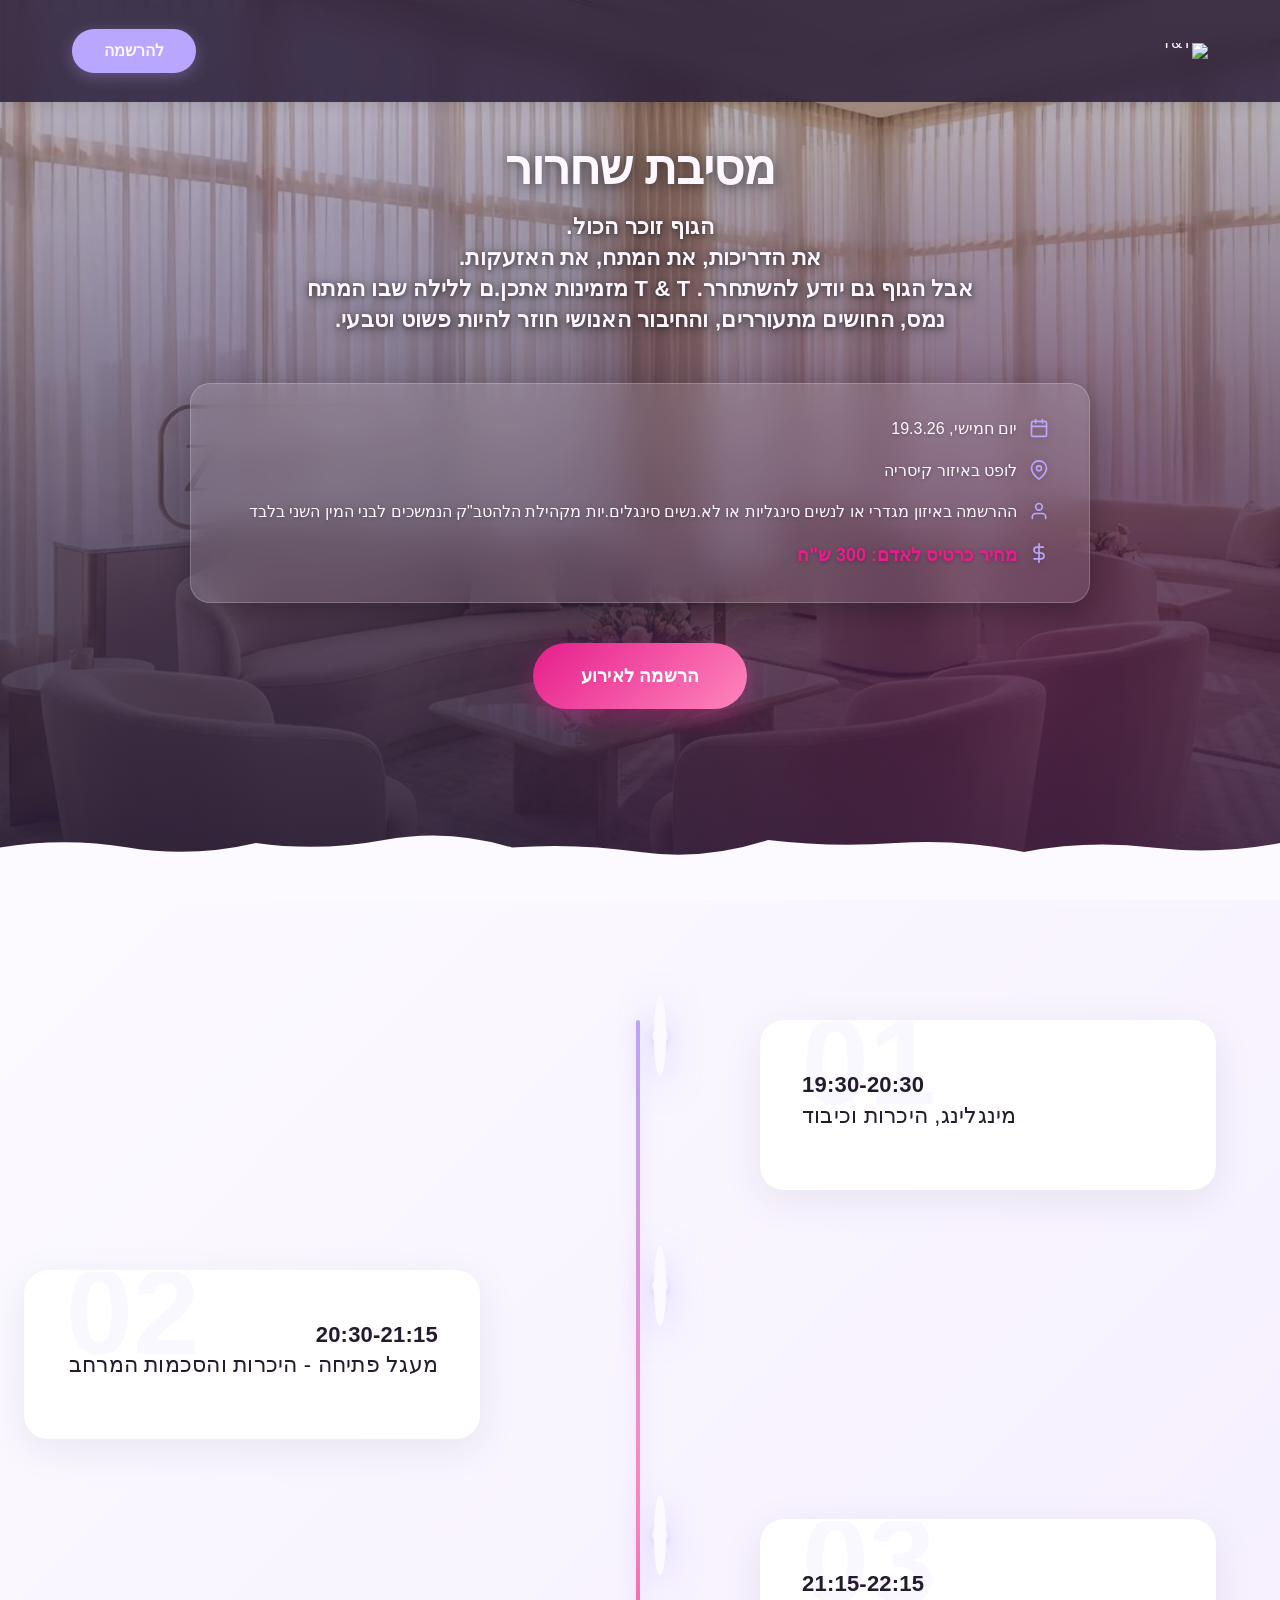
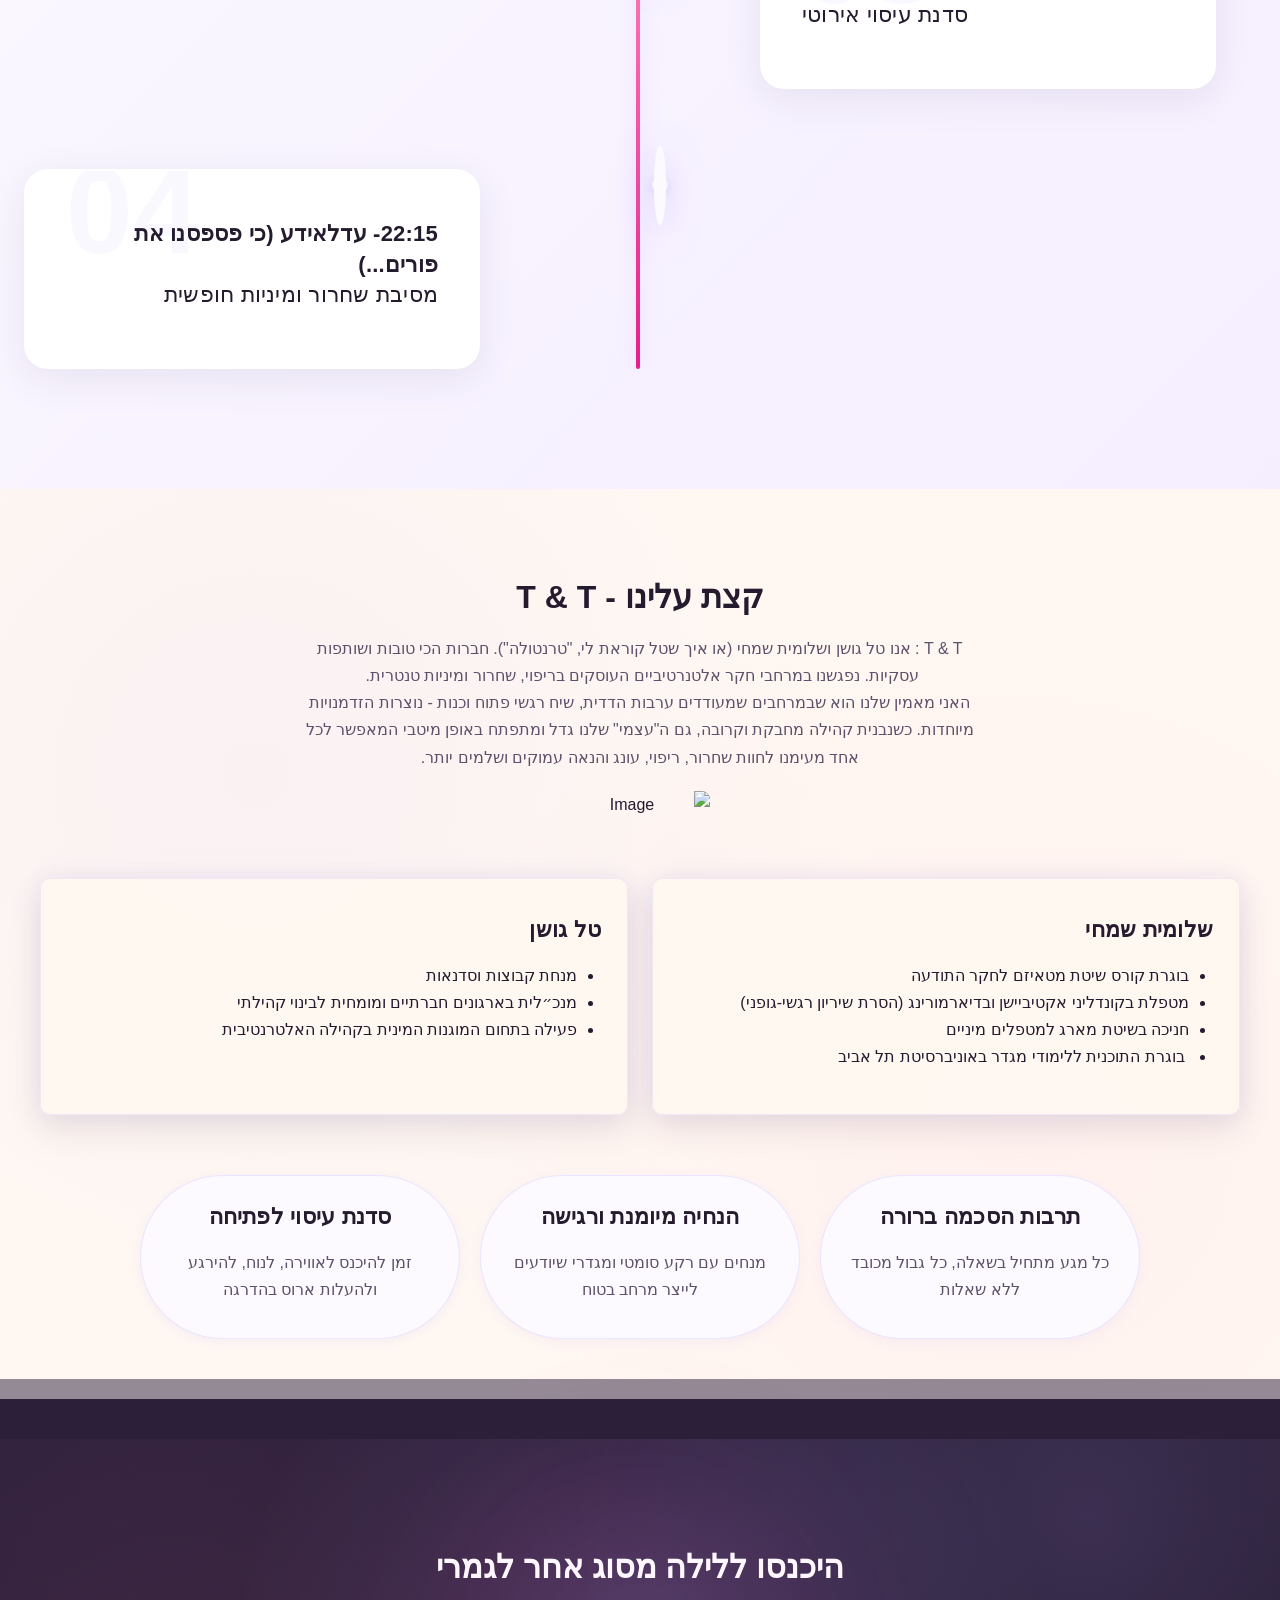
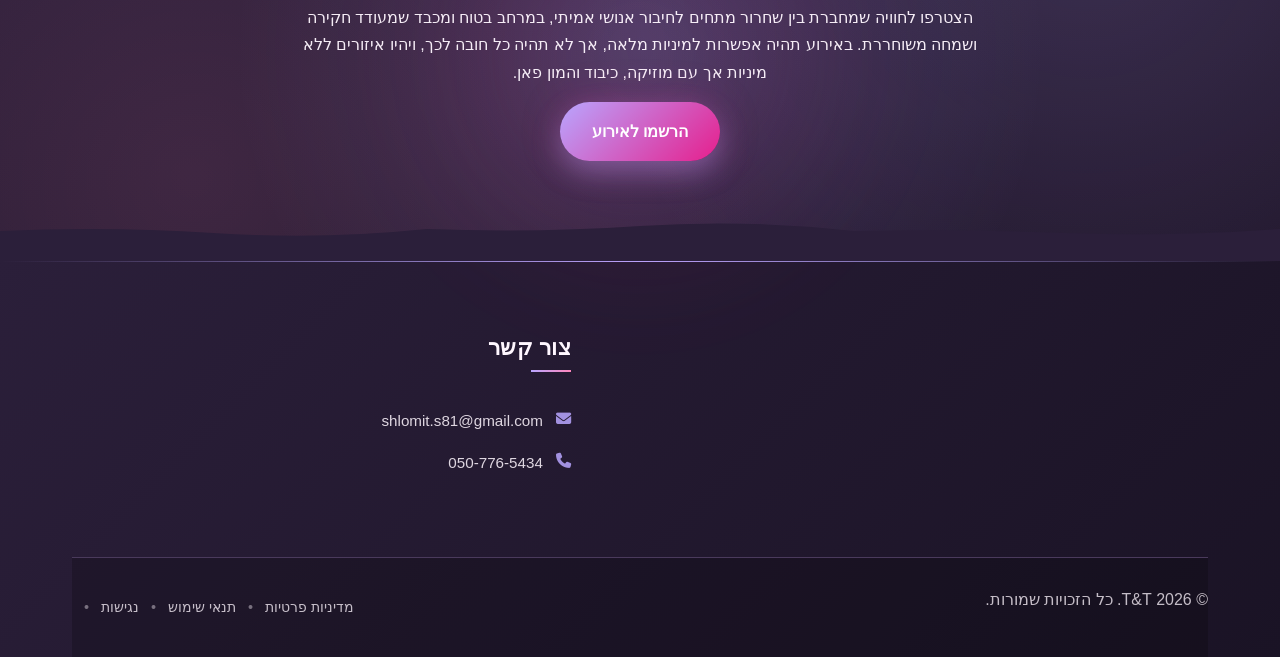
==== commit 8cdca283: "Background sync: Progressive GitHub Sync" ====
--- a/public/index.html
+++ b/public/index.html
@@ -1 +1 @@
-<!doctype html><html dir="rtl" lang="he"><head><meta charset="UTF-8"><meta content="width=device-width,initial-scale=1" name="viewport"><meta content="index, follow" name="robots"><title>חוויות מגע זוגיות לשחרור מתח ואינטימיות — ZAPPY</title><meta content="גלו סדנאות couples massage workshop במרחב קדוש ומכבד. ZAPPY מציעה ערבי מבוגרים טרנספורמטיביים לשחרור מתח, חיבור אנושי אמיתי וחקר חושני מבוסס הסכמה." name="description"><meta content="couples massage workshop, tension and trauma release, ZAPPY, סדנאות מגע זוגיות, שחרור מתח" name="keywords"><link href="/assets/favicon.ico" rel="icon" type="image/x-icon"><link href="/assets/favicon-16x16.png" rel="icon" type="image/png" sizes="16x16"><link href="/assets/favicon-32x32.png" rel="icon" type="image/png" sizes="32x32"><link href="/assets/favicon-48x48.png" rel="icon" type="image/png" sizes="48x48"><link href="/assets/favicon-192x192.png" rel="icon" type="image/png" sizes="192x192"><link href="/assets/favicon-512x512.png" rel="icon" type="image/png" sizes="512x512"><link href="/assets/apple-touch-icon.png" rel="apple-touch-icon"><script>!function(){"use strict";var t="87315eb5-92f8-407b-a94e-891c50e72c09",e="https://api.zappy5.com/api/analytics/track",a=18e5,n=2592e6,o=!0,i=!0,r=!0;var s=function(){var e="zappy_visitor_"+t,a=null;try{if(a=localStorage.getItem(e)){var o=JSON.parse(a),i=Date.now();if(i-o.created<n)return o.lastSeen=i,localStorage.setItem(e,JSON.stringify(o)),o.id}}catch(t){console.warn("Zappy Analytics: LocalStorage not available")}var r="zv_"+Date.now()+"_"+Math.random().toString(36).substr(2,9);try{localStorage.setItem(e,JSON.stringify({id:r,created:Date.now(),lastSeen:Date.now()}))}catch(t){}return r}(),c=function(){var e="zappy_session_"+t,n=null;try{if(n=sessionStorage.getItem(e)){var o=JSON.parse(n),i=Date.now();if(i-o.timestamp<a)return o.timestamp=i,sessionStorage.setItem(e,JSON.stringify(o)),o.id}}catch(t){console.warn("Zappy Analytics: SessionStorage not available")}var r="zs_"+Date.now()+"_"+Math.random().toString(36).substr(2,9);try{sessionStorage.setItem(e,JSON.stringify({id:r,timestamp:Date.now()}))}catch(t){}return r}();function l(a,n){n=n||{};var o={website_id:t,event_type:a,page_path:window.location.pathname,referrer:document.referrer||"direct",visitor_id:s,session_id:c,metadata:n};if(navigator.sendBeacon){var i=new Blob([JSON.stringify(o)],{type:"application/json"});navigator.sendBeacon(e,i)}else fetch(e,{method:"POST",headers:{"Content-Type":"application/json"},body:JSON.stringify(o),keepalive:!0}).catch(function(t){console.warn("Zappy Analytics: Failed to track event",t)})}o&&l("pageview",{title:document.title,url:window.location.href}),i&&document.addEventListener("click",function(t){var e=t.target;if("BUTTON"===e.tagName||e.closest("button")){var a="BUTTON"===e.tagName?e:e.closest("button");l("click",{element:"button",text:a.textContent.trim().substring(0,100),id:a.id||null,class:a.className||null})}else if("A"===e.tagName||e.closest("a")){var n="A"===e.tagName?e:e.closest("a");l("navigation",{element:"link",text:n.textContent.trim().substring(0,100),href:n.href,external:n.hostname!==window.location.hostname})}},!0),r&&document.addEventListener("submit",function(t){var e=t.target;l("form_submit",{form_id:e.id||null,form_name:e.name||null,form_action:e.action||null,form_method:e.method||"GET"})},!0);var m=Date.now();window.addEventListener("beforeunload",function(){l("page_unload",{time_on_page:Math.floor((Date.now()-m)/1e3),page_path:window.location.pathname})}),window.zappyAnalytics={track:l,getVisitorId:function(){return s},getSessionId:function(){return c}}}()</script><meta content="חוויות מגע זוגיות לשחרור מתח ואינטימיות — T&amp;T" property="og:title"><meta content="גלו סדנאות couples massage workshop במרחב קדוש ומכבד. T&amp;T מציעה ערבי מבוגרים טרנספורמטיביים לשחרור מתח, חיבור אנושי אמיתי וחקר חושני מבוסס הסכמה." property="og:description"><meta content="website" property="og:type"><meta content="he_IL" property="og:locale"><meta content="summary_large_image" name="twitter:card"><meta content="חוויות מגע זוגיות לשחרור מתח ואינטימיות — T&amp;T" name="twitter:title"><meta content="גלו סדנאות couples massage workshop במרחב קדוש ומכבד. T&amp;T מציעה ערבי מבוגרים טרנספורמטיביים לשחרור מתח, חיבור אנושי אמיתי וחקר חושני מבוסס הסכמה." name="twitter:description"><link href="https://cdnjs.cloudflare.com/ajax/libs/font-awesome/6.4.0/css/all.min.css" rel="stylesheet"><link href="/assets/favicon.ico" rel="icon" type="image/x-icon"><link href="/assets/favicon-16x16.png" rel="icon" type="image/png" sizes="16x16"><link href="/assets/favicon-32x32.png" rel="icon" type="image/png" sizes="32x32"><link href="/assets/favicon-48x48.png" rel="icon" type="image/png" sizes="48x48"><link href="/assets/favicon-192x192.png" rel="icon" type="image/png" sizes="192x192"><link href="/assets/favicon-512x512.png" rel="icon" type="image/png" sizes="512x512"><link href="/assets/apple-touch-icon.png" rel="apple-touch-icon"><link href="https://cdn.jsdelivr.net/npm/vanilla-cookieconsent@3/dist/cookieconsent.css" rel="stylesheet"><script src="https://cdn.jsdelivr.net/npm/vanilla-cookieconsent@3/dist/cookieconsent.umd.js"></script><script src="https://cdn.jsdelivr.net/gh/mickidum/acc_toolbar/acctoolbar/acctoolbar.min.js"></script><style data-zappy-section-v2-css="true">.index-cta-section{position:relative;background:linear-gradient(165deg,#2b1f3a 0,#1f1529 100%);background-color:#2b1f3a;color:var(--text-light);padding:80px 24px 140px;overflow:visible;direction:rtl}.index-cta-section::before{content:'';position:absolute;top:0;left:0;width:100%;height:100%;background-image:radial-gradient(circle at 85% 20%,rgba(185,166,255,.15) 0,transparent 45%),radial-gradient(circle at 15% 80%,rgba(255,134,188,.12) 0,transparent 50%);pointer-events:none;z-index:0}.index-cta-section .index-cta-content{position:relative;max-width:900px;margin:0 auto;text-align:center;z-index:1}.index-cta-section .index-cta-text-block{position:relative;z-index:2}.index-cta-section h2{font-family:Fraunces,ui-serif,Georgia,serif;font-size:48px;font-weight:600;line-height:1.2;color:var(--text-light);margin:0 0 24px 0;text-align:center;max-width:none!important}.index-cta-section p{color:var(--text-light);line-height:1.8;margin:0 0 40px 0;text-align:center;max-width:700px;margin-right:auto;margin-left:auto;opacity:.95}.index-cta-section .index-cta-buttons{display:flex;flex-direction:row-reverse;justify-content:center;align-items:center;gap:16px;flex-wrap:wrap}.index-cta-section .btn-cta-primary{display:inline-block;background:linear-gradient(135deg,#b9a6ff 0,#e61e8c 100%);color:#fff;padding:16px 32px;border-radius:999px;font-family:Manrope,ui-sans-serif,system-ui,sans-serif;font-weight:700;font-size:16px;text-decoration:none;box-shadow:0 12px 28px rgba(185,166,255,.35),0 0 40px rgba(230,30,140,.25);transition:all .3s ease;position:relative;overflow:hidden}.index-cta-section .btn-cta-primary::before{content:'';position:absolute;top:0;left:0;width:100%;height:100%;background:linear-gradient(135deg,rgba(255,255,255,.2) 0,transparent 100%);opacity:0;transition:opacity .3s ease}.index-cta-section .btn-cta-primary:hover{transform:translateY(-2px);box-shadow:0 16px 36px rgba(185,166,255,.45),0 0 60px rgba(230,30,140,.35)}.index-cta-section .btn-cta-primary:hover::before{opacity:1}.index-cta-section .btn-cta-secondary{display:inline-block;background:0 0;color:var(--text-light);padding:16px 32px;border-radius:999px;border:2px solid rgba(185,166,255,.4);font-family:Manrope,ui-sans-serif,system-ui,sans-serif;font-weight:600;font-size:16px;text-decoration:none;transition:all .3s ease;backdrop-filter:blur(8px);background-color:rgba(185,166,255,.08)}.index-cta-section .btn-cta-secondary:hover{border-color:rgba(185,166,255,.7);background-color:rgba(185,166,255,.15);transform:translateY(-2px);box-shadow:0 8px 20px rgba(185,166,255,.25)}.index-cta-section .index-cta-glow-orb{position:absolute;top:50%;left:50%;transform:translate(-50%,-50%);width:500px;height:500px;background:radial-gradient(circle,rgba(185,166,255,.25) 0,rgba(230,30,140,.15) 40%,transparent 70%);border-radius:50%;filter:blur(60px);pointer-events:none;z-index:0;opacity:.6;animation:index-cta-pulse 8s ease-in-out infinite}@keyframes index-cta-pulse{0%,100%{transform:translate(-50%,-50%) scale(1);opacity:.6}50%{transform:translate(-50%,-50%) scale(1.15);opacity:.8}}.index-cta-section .index-cta-divider-wrapper{position:absolute;bottom:0;left:0;width:100%;height:60px;pointer-events:none;z-index:5}.index-cta-section .index-cta-divider-wrapper svg{display:block;width:100%;height:100%}@media (max-width:768px){.index-cta-section{padding:60px 16px 120px}.index-cta-section h2{font-size:32px;margin-bottom:20px}.index-cta-section p{font-size:16px;margin-bottom:32px}.index-cta-section .index-cta-buttons{flex-direction:column;gap:12px}.index-cta-section .btn-cta-primary,.index-cta-section .btn-cta-secondary{width:100%;max-width:320px;text-align:center;padding:14px 24px;font-size:15px}.index-cta-section .index-cta-glow-orb{width:300px;height:300px}}</style><link href="/styles.css" rel="stylesheet"><style id="zappy-dropdown-submenu-styles">#navMenu li:has(.sub-menu),.nav-menu li:has(.sub-menu),.navbar li:has(.sub-menu),nav li:has(.sub-menu){position:relative}#navMenu .sub-menu,.nav-menu .sub-menu,.navbar .sub-menu,nav .sub-menu{display:block!important;position:absolute!important;top:100%;left:0;min-width:220px;background:#fff;border-radius:8px;box-shadow:0 8px 25px rgba(0,0,0,.15);padding:8px 0;opacity:0;visibility:hidden;transform:translateY(10px);transition:all .3s ease;z-index:1000;list-style:none;pointer-events:none}#navMenu li:hover>.sub-menu,.nav-menu li:hover>.sub-menu,.navbar li:hover>.sub-menu,nav li:hover>.sub-menu{opacity:1!important;visibility:visible!important;transform:translateY(0)!important;pointer-events:auto!important}.sub-menu li{list-style:none;margin:0;padding:0}.sub-menu a{display:block!important;padding:10px 16px!important;color:var(--text-dark,#333)!important;font-weight:500;text-decoration:none;white-space:nowrap;transition:background-color .2s}.sub-menu a:hover{background-color:#f5f5f5}[dir=rtl] .nav-menu .sub-menu,[dir=rtl] .navbar .sub-menu,[dir=rtl] nav .sub-menu,html[lang=ar] .nav-menu .sub-menu,html[lang=ar] .navbar .sub-menu,html[lang=ar] nav .sub-menu,html[lang=he] .nav-menu .sub-menu,html[lang=he] .navbar .sub-menu,html[lang=he] nav .sub-menu{left:auto!important;right:0!important}.sub-menu:empty,.sub-menu:not(:has(li)),.sub-menu:not(:has(li:not(.zappy-hidden-menu-item))){display:none!important;opacity:0!important;visibility:hidden!important;pointer-events:none!important}li:has(.menu-group-title):hover>.sub-menu{opacity:1!important;visibility:visible!important;transform:translateY(0)!important;pointer-events:auto!important}#navMenu>li>.menu-group-title,.nav-menu>li>.menu-group-title{display:inline-block;padding:.5rem 1rem;cursor:default;user-select:none}@media (max-width:768px){#navMenu .sub-menu,.nav-menu .sub-menu,.navbar .sub-menu,nav .sub-menu{position:static!important;transform:none!important;box-shadow:none!important;background:0 0!important;max-height:0;overflow:hidden;opacity:0;visibility:hidden;transition:max-height .3s ease,opacity .3s ease;padding:0!important;border-radius:0!important}.sub-menu.mobile-expanded{max-height:500px!important;opacity:1!important;visibility:visible!important;padding:8px 0 8px 16px!important}[dir=rtl] .sub-menu.mobile-expanded,html[lang=he] .sub-menu.mobile-expanded{padding:8px 16px 8px 0!important}#navMenu li:hover>.sub-menu,.nav-menu li:hover>.sub-menu,.navbar li:hover>.sub-menu,nav li:hover>.sub-menu{opacity:0;visibility:hidden;pointer-events:none}#navMenu li>.sub-menu.mobile-expanded,.nav-menu li>.sub-menu.mobile-expanded,.navbar li>.sub-menu.mobile-expanded,nav li>.sub-menu.mobile-expanded{opacity:1!important;visibility:visible!important;pointer-events:auto!important}#navMenu li:has(.sub-menu),.nav-menu li:has(.sub-menu),.navbar li:has(.sub-menu),nav li:has(.sub-menu){display:flex!important;flex-wrap:wrap!important;align-items:center!important;position:relative!important;min-height:44px!important}#navMenu li:has(.sub-menu)>a,.nav-menu li:has(.sub-menu)>a,.navbar li:has(.sub-menu)>a,nav li:has(.sub-menu)>a{flex:1!important;min-width:0!important}#navMenu li:has(.sub-menu)>.menu-group-title,.nav-menu li:has(.sub-menu)>.menu-group-title,.navbar li:has(.sub-menu)>.menu-group-title,nav li:has(.sub-menu)>.menu-group-title{flex:1!important;min-width:0!important;padding:0!important;line-height:inherit!important}#navMenu li:has(.sub-menu)>.sub-menu,.nav-menu li:has(.sub-menu)>.sub-menu,.navbar li:has(.sub-menu)>.sub-menu,nav li:has(.sub-menu)>.sub-menu{flex-basis:100%!important;width:100%!important}#navMenu li:has(.sub-menu)>a [class*=arrow],#navMenu li:has(.sub-menu)>a [class*=chevron],.nav-menu li:has(.sub-menu)>a .fa-angle-down,.nav-menu li:has(.sub-menu)>a .fa-chevron-down,.nav-menu li:has(.sub-menu)>a [class*=arrow],.nav-menu li:has(.sub-menu)>a [class*=chevron],nav li:has(.sub-menu)>a [class*=arrow],nav li:has(.sub-menu)>a [class*=chevron]{display:none!important;visibility:hidden!important}.mobile-submenu-toggle{display:flex!important;align-items:center!important;justify-content:center!important;width:44px!important;height:auto!important;background:0 0!important;border:none!important;cursor:pointer!important;color:var(--text-dark)!important;position:static!important;flex-shrink:0!important;align-self:stretch!important;z-index:2!important;padding:0!important;margin:0!important}.mobile-submenu-toggle::after{content:''!important;width:0!important;height:0!important;border-left:6px solid transparent!important;border-right:6px solid transparent!important;border-top:7px solid currentColor!important;transition:transform .3s ease!important}.mobile-submenu-toggle.expanded::after{transform:rotate(180deg)!important}.sub-menu a{padding:10px 0!important;display:block!important;color:var(--text-dark)!important}.navbar .sub-menu li a,.zappy-products-dropdown .sub-menu a,nav.navbar .sub-menu li a{color:var(--text-dark)!important}}@media (min-width:769px){.mobile-submenu-toggle{display:none!important}}</style><style id="mobile-lang-menu-deployed-css">@media (max-width:768px){.lang-switcher,.nav-container .lang-switcher,.nav-cta-container .lang-switcher,.nav-ecommerce-icons .lang-switcher,.nav-icons-left .lang-switcher,.navbar .lang-switcher,.navbar .nav-cta-container .lang-switcher{display:none!important}.mobile-lang-menu{width:100%;border-top:1px solid rgba(128,128,128,.2);padding:8px 0 0 0;margin-top:8px}.mobile-lang-toggle{display:flex!important;align-items:center;justify-content:space-between;width:100%;padding:12px 16px;background:0 0;border:none;cursor:pointer;font-size:15px;color:inherit;font-family:inherit}.mobile-lang-toggle::after{content:'';display:inline-block;width:8px;height:8px;border-right:2px solid currentColor;border-bottom:2px solid currentColor;transform:rotate(45deg);transition:transform .3s ease;margin-left:8px}.mobile-lang-toggle.expanded::after{transform:rotate(-135deg)}.mobile-lang-options{max-height:0;overflow:hidden;transition:max-height .3s ease}.mobile-lang-options.expanded{max-height:300px}.mobile-lang-option{display:flex!important;align-items:center;gap:10px;padding:10px 24px;text-decoration:none;color:inherit;font-size:14px;font-family:inherit}.mobile-lang-option:hover{background:rgba(128,128,128,.1)}.mobile-lang-option.active{font-weight:600;opacity:.7;pointer-events:none}.mobile-lang-option img{width:20px;height:20px;border-radius:50%}}@media (min-width:769px){.mobile-lang-menu{display:none!important}}</style><style id="zappy-widget-visibility">#mic-access-tool-box,#mic-access-tool-general-button,#mic-init-access-tool #mic-access-tool-box,#mic-init-access-tool #mic-access-tool-general-button,#mic-init-access-tool .mic-access-tool-general-button,._access-icon,._access-menu,.mic-access-tool-box,.mic-access-tool-general-button,div[id*=mic-access-tool-box]{display:none!important;visibility:hidden!important;opacity:0!important;pointer-events:none!important}</style></head><body><nav class="navbar" dir="rtl"><button aria-label="תפריט" class="mobile-toggle" data-element-id="btn-1773267801933-qqcnd37tu" data-element-type="button" data-native-element="true" id="mobileToggle"><svg viewBox="0 0 24 24" fill="none" height="24" style="width:24px !important;height:24px !important;display:block !important" width="24" class="hamburger-icon"><path d="M3 12h18M3 6h18M3 18h18" stroke="currentColor" stroke-width="2" stroke-linecap="round"></path></svg><svg viewBox="0 0 24 24" fill="none" height="24" style="display:none !important;width:24px !important;height:24px !important" width="24" class="close-icon"><path d="M18 6L6 18M6 6l12 12" stroke="currentColor" stroke-width="2" stroke-linecap="round"></path></svg></button><button aria-label="התקשר" class="phone-header-btn" data-element-id="btn-1773267801933-v3cj1zqes" data-element-type="button" data-native-element="true"><svg viewBox="0 0 24 24" fill="currentColor" height="24" style="width:24px;height:24px" width="24"><path d="M22 16.92v3a2 2 0 0 1-2.18 2 19.79 19.79 0 0 1-8.63-3.07 19.5 19.5 0 0 1-6-6 19.79 19.79 0 0 1-3.07-8.67A2 2 0 0 1 4.11 2h3a2 2 0 0 1 2 1.72 12.84 12.84 0 0 0 .7 2.81 2 2 0 0 1-.45 2.11L8.09 9.91a16 16 0 0 0 6 6l1.27-1.27a2 2 0 0 1 2.11-.45 12.84 12.84 0 0 0 2.81.7A2 2 0 0 1 22 16.92z"></path></svg></button><div class="nav-container"><div class="nav-right-group"><div class="nav-brand"><a href="/" style="color:rgb(36, 27, 46) !important" class="logo-link"><img alt="T&amp;T" class="zappy-editable-image logo" data-element-id="img-1773270565828-bteb2vy9f" data-element-type="image" src="/assets/t-t-events-and-experiences-logo-1773248964781-0slvv7.webp?v=1773248965121-ynnixu" style="position:relative" data-original-position="static" data-image-type="logo"></a></div><ul class="nav-menu" id="navMenu"></ul></div><div class="nav-cta-container"><li class="nav-cta-item"><a href="#cta" class="nav-cta-btn">להרשמה</a></li></div></div></nav><script>window.addEventListener("load",function(){const e=document.querySelector(".navbar, nav, header");if(!e)return void console.log("[Navbar] Navbar element not found");let t=document.getElementById("mobileToggle")||document.querySelector(".mobile-toggle")||document.querySelector(".hamburger")||document.querySelector(".hamburger-menu")||document.querySelector(".menu-toggle")||document.querySelector(".burger-menu")||document.querySelector('[aria-label="Menu"]')||document.querySelector('[aria-label="תפריט"]');const o=document.querySelector(".phone-header-btn"),n=window.getComputedStyle(e);let r=n.backgroundColor;if(console.log("[Navbar] Initial navbar background:",r),"transparent"===r||"rgba(0, 0, 0, 0)"===r||r.startsWith("rgba")&&r.includes(", 0)")){const e=n.backgroundImage;if(e&&"none"!==e)console.log("[Navbar] Navbar has background image/gradient, using dark text"),r="rgb(240, 240, 240)";else{const e=window.getComputedStyle(document.body).backgroundColor;console.log("[Navbar] Navbar transparent, using body background:",e),r=e}}const i=r.match(/\d+/g);if(i&&i.length>=3){const e=(.299*parseInt(i[0])+.587*parseInt(i[1])+.114*parseInt(i[2]))/255;console.log("[Navbar] Mobile button colors preserved from Claude CSS (luminance:",e.toFixed(2)+")");const n=document.createElement("style");n.id="zappy-mobile-nav-fix";document.documentElement.lang;document.documentElement.dir,n.textContent='\n        /* Hide mobile buttons on desktop, show only on mobile */\n        @media (min-width: 769px) {\n          .mobile-toggle,\n          .phone-header-btn {\n            display: none !important;\n          }\n        }\n        \n        /* Show and position mobile buttons correctly on mobile */\n        @media (max-width: 768px) {\n          .mobile-toggle,\n          .phone-header-btn {\n            position: absolute !important;\n            top: 50% !important;\n            transform: translateY(-50%) !important;\n            z-index: 1001 !important;\n            display: flex !important;\n            align-items: center !important;\n            justify-content: center !important;\n            width: 36px !important;\n            height: 36px !important;\n            border-radius: 50% !important;\n            border: none !important;\n            cursor: pointer !important;\n            padding: 6px !important;\n            background: none !important;\n            color: var(--nav-text, var(--text-dark)) !important;\n          }\n          \n          /* LTR positioning (default): hamburger LEFT, phone RIGHT */\n          html:not([dir="rtl"]):not([lang="he"]):not([lang="ar"]) .mobile-toggle,\n          html[dir="ltr"] .mobile-toggle {\n            left: 12px !important;\n            right: auto !important;\n          }\n          html:not([dir="rtl"]):not([lang="he"]):not([lang="ar"]) .phone-header-btn,\n          html[dir="ltr"] .phone-header-btn {\n            right: 12px !important;\n            left: auto !important;\n          }\n          \n          /* RTL positioning: hamburger RIGHT, phone LEFT */\n          html[dir="rtl"] .mobile-toggle,\n          html[lang="he"] .mobile-toggle,\n          html[lang="ar"] .mobile-toggle {\n            right: 12px !important;\n            left: auto !important;\n          }\n          html[dir="rtl"] .phone-header-btn,\n          html[lang="he"] .phone-header-btn,\n          html[lang="ar"] .phone-header-btn {\n            left: 12px !important;\n            right: auto !important;\n          }\n          \n          /* CRITICAL: Ensure nav-container has min-height on mobile */\n          /* All children are positioned absolutely/fixed on mobile, so height:auto collapses to 0 */\n          .nav-container {\n            min-height: 70px !important;\n            position: relative !important;\n          }\n          \n          /* Ensure SVG icons are properly sized and inherit color */\n          .mobile-toggle svg,\n          .phone-header-btn svg {\n            width: 24px !important;\n            height: 24px !important;\n            /* Don\'t force display - let JavaScript control hamburger/close toggle */\n          }\n          \n          /* Reset nav-cta-container on mobile - remove desktop box-shadow/padding */\n          /* that creates a visible ghost box when CTA button is hidden */\n          .nav-cta-container {\n            box-shadow: none !important;\n            padding: 0 !important;\n          }\n          \n          /* Hide nav-cta-container entirely on mobile when there\'s no lang-switcher */\n          /* (only the CTA button is inside, and it\'s hidden on mobile) */\n          .nav-cta-container:not(:has(.lang-switcher)) {\n            display: none !important;\n          }\n          \n          /* CRITICAL: Prevent hero image fade gradient from bleeding over headline text */\n          /* The .image-fade-gradient has bottom: -30px (extends below parent) */\n          /* On mobile stacked layout, this overlaps the h1 text below the image */\n          .hero-image-column {\n            overflow: hidden !important;\n          }\n          .image-fade-gradient {\n            bottom: 0 !important;\n          }\n          \n          /* Hide desktop language switcher on mobile - hamburger menu handles it */\n          /* High specificity to override stored CSS */\n          .lang-switcher,\n          .nav-cta-container .lang-switcher,\n          .nav-container .lang-switcher,\n          .navbar .lang-switcher,\n          .navbar .nav-cta-container .lang-switcher {\n            display: none !important;\n          }\n        }\n      ';const r=document.getElementById("zappy-mobile-nav-fix");r&&r.remove(),document.head.appendChild(n),console.log("[Navbar] Critical CSS injected for mobile nav positioning");const l=window.innerWidth<=768;if(t){const e=t.querySelector(".hamburger-icon"),o=t.querySelector(".close-icon");e&&(e.style.setProperty("width","24px","important"),e.style.setProperty("height","24px","important"),e.style.setProperty("display","block","important")),o&&(o.style.setProperty("width","24px","important"),o.style.setProperty("height","24px","important"),o.style.setProperty("display","none","important")),l?(t.style.setProperty("position","absolute","important"),t.style.setProperty("top","50%","important"),t.style.setProperty("transform","translateY(-50%)","important"),t.style.setProperty("z-index","1001","important"),t.style.removeProperty("left"),t.style.removeProperty("right"),console.log("[Navbar] Mobile toggle positioning applied (mobile viewport)")):(t.style.removeProperty("position"),t.style.removeProperty("top"),t.style.removeProperty("transform"),t.style.removeProperty("z-index"),t.style.removeProperty("left"),t.style.removeProperty("right"),console.log("[Navbar] Desktop viewport - cleared mobile toggle inline positioning"))}if(o){const e=o.querySelector("svg");e&&(e.style.width="24px",e.style.height="24px",e.setAttribute("width","24"),e.setAttribute("height","24")),l?(o.style.setProperty("position","absolute","important"),o.style.setProperty("top","50%","important"),o.style.setProperty("transform","translateY(-50%)","important"),o.style.setProperty("z-index","1001","important"),o.style.removeProperty("left"),o.style.removeProperty("right"),console.log("[Navbar] Phone button positioning applied (mobile viewport)")):(o.style.removeProperty("position"),o.style.removeProperty("top"),o.style.removeProperty("transform"),o.style.removeProperty("z-index"),o.style.removeProperty("left"),o.style.removeProperty("right"),console.log("[Navbar] Desktop viewport - cleared phone button inline positioning"))}}else console.log("[Navbar] Could not parse background color:",r);t=document.getElementById("mobileToggle")||document.querySelector(".mobile-toggle")||document.querySelector(".hamburger")||document.querySelector(".hamburger-menu")||document.querySelector(".menu-toggle")||document.querySelector(".burger-menu")||document.querySelector('[aria-label="Menu"]')||document.querySelector('[aria-label="תפריט"]');const l=document.getElementById("navMenu")||document.querySelector(".nav-menu")||document.querySelector(".nav-links")||document.querySelector("nav ul:not(.submenu)");if(!t||!l)return void console.log("[Navbar] Mobile toggle or menu not found:",{toggle:!!t,menu:!!l});l.id||(l.id="navMenu"),console.log("[Navbar] Initializing mobile menu...");const a=t.cloneNode(!0);t.parentNode.replaceChild(a,t),a.addEventListener("click",function(e){e.preventDefault(),e.stopPropagation();const t=this.querySelector(".hamburger-icon"),o=this.querySelector(".close-icon");l.classList.contains("active")?(l.classList.remove("active"),t&&t.style.setProperty("display","block","important"),o&&o.style.setProperty("display","none","important"),document.body.style.overflow="",console.log("[Navbar] Menu closed")):(l.classList.add("active"),t&&t.style.setProperty("display","none","important"),o&&o.style.setProperty("display","block","important"),document.body.style.overflow="hidden",console.log("[Navbar] Menu opened"))}),l.querySelectorAll("a").forEach(function(e){e.addEventListener("click",function(){if("#"===this.getAttribute("href"))return;const e=a.querySelector(".hamburger-icon"),t=a.querySelector(".close-icon");l.classList.remove("active"),e&&e.style.setProperty("display","block","important"),t&&t.style.setProperty("display","none","important"),document.body.style.overflow="",console.log("[Navbar] Menu closed (link clicked)")})});var s=l.querySelectorAll(".dropdown-toggle");s.forEach(function(e){e.addEventListener("click",function(e){e.preventDefault(),e.stopPropagation();var t=this.closest(".nav-dropdown");t&&(t.parentNode.querySelectorAll(".nav-dropdown.open").forEach(function(e){e!==t&&e.classList.remove("open")}),t.classList.toggle("open"),console.log("[Navbar] Dropdown toggled:",t.classList.contains("open")?"open":"closed"))})}),document.addEventListener("click",function(e){e.target.closest(".nav-dropdown")||document.querySelectorAll(".nav-dropdown.open").forEach(function(e){e.classList.remove("open")})}),console.log("[Navbar] Dropdown handlers initialized for "+s.length+" dropdowns"),o&&o.addEventListener("click",function(){const e=document.querySelectorAll('a[href^="tel:"]'),t=e.length>0?e[0].getAttribute("href").replace("tel:",""):"050-776-5434";window.location.href="tel:"+t,console.log("[Navbar] Phone button clicked")}),console.log("[Navbar] Mobile menu initialized successfully");const p=function(){const e=document.querySelector(".whatsapp-float");e&&(window.innerWidth>=769?(e.style.setProperty("display","none","important"),e.style.setProperty("visibility","hidden","important"),e.style.setProperty("opacity","0","important"),e.style.setProperty("pointer-events","none","important"),console.log("[WhatsApp] Button hidden on desktop")):(e.style.removeProperty("display"),e.style.removeProperty("visibility"),e.style.removeProperty("opacity"),e.style.removeProperty("pointer-events"),console.log("[WhatsApp] Button visible on mobile")))};let c;p(),window.addEventListener("resize",function(){clearTimeout(c),c=setTimeout(p,100)})})</script><main><section class="index-hero-section" id="zappy-section-0" data-layout-spec="בית-hero" style="--zappy-bg-overlay:rgba(255, 248, 242, 0.62);--zappy-bg-image:url(&quot;assets/business-general-hero-upload-1773252700909.webp&quot;);background-image:linear-gradient(rgba(255, 248, 242, 0.62), rgba(255, 248, 242, 0.62)), url(&quot;assets/business-general-hero-upload-1773252700909.webp&quot;);background-size:cover;background-position:center center;background-repeat:no-repeat;position:relative;overflow:hidden" data-hero-type="fullscreen-scrim" data-zappy-bg-color="" data-zappy-bg-image="assets/business-general-hero-upload-1773252700909.webp" data-zappy-bg-overlay-color="#fff8f2" data-zappy-bg-overlay-opacity="62" data-zappy-bg-type="image" data-zappy-bg-video-type="" data-zappy-bg-video-url="" data-zappy-content-align="top-center"><style data-zappy-align-style="true">#zappy-section-0>[data-zappy-align-target]{margin-top:0!important;margin-bottom:auto!important;margin-left:auto!important;margin-right:auto!important;align-items:flex-start!important;justify-content:center!important}@media (max-width:768px){#zappy-section-0>[data-zappy-align-target]{align-items:center!important;justify-content:flex-start!important;margin-top:0!important;margin-bottom:auto!important;margin-left:auto!important;margin-right:auto!important}#zappy-section-0>[data-zappy-align-target]>*{margin-left:auto!important;margin-right:auto!important}}</style><img alt="חלל אירוח יוקרתי מואר באור טבעי" class="zappy-editable-image index-hero-bg-image" data-element-id="img-1773245053439-qc6bap8r2" data-element-type="image" src="/assets/site-index-hero-bg.webp" style="display:none" data-context="Bright, sunlit luxury suite or venue interior with warm natural light streaming through sheer curtains, soft cream and blush tones, elegant modern furniture, plush textures, inviting ambiance that feels safe and welcoming, sophisticated adult space for connection and celebration, professional photography style, high-end hospitality aesthetic" data-hero-bg="true" data-placeholder="index-hero-bg" data-zappy-original-bg="hidden" height="1080" width="1920"><div class="index-hero-scrim" style="opacity:1;display:none" aria-hidden="true" data-zappy-gradient-scrim="true" data-zappy-original-bg="hidden" data-zappy-scrim-orig-opacity=""></div><div class="index-hero-content" data-zappy-align-target="true"><div class="index-hero-card"><h3 style="text-align:center"></h3><div class="zappy-inserted-element" id="zappy-element-1773250433580-khwxwg7t3" style="margin-left:auto;margin-right:auto;width:100%;max-width:559px !important" data-element-id="zappy-element-1773250433580-khwxwg7t3" data-element-type="paragraph"><h3 style="text-align:center" data-element-id="move-1773259824660-55xqfese">&nbsp;</h3><h1><font color="#991799">מסיבת שחרור</font></h1><p><b>הגוף זוכר הכול.<br>את הדריכות, את המתח, את האזעקות.<br>אבל הגוף גם יודע להשתחרר.<br>&nbsp;T &amp; T מזמינות אתכן.ם ללילה שבו המתח נמס, החושים מתעוררים, והחיבור האנושי חוזר להיות פשוט וטבעי.&nbsp;&nbsp;</b></p></div><div class="index-hero-event-module"><div class="index-hero-event-item" style="justify-content:flex-start;width:100%;text-align:right;margin-left:0px;margin-right:0px"><span class="index-hero-event-label"><font color="#b336b3"><u>מתי?</u></font></span><span class="index-hero-event-value">יום חמישי, 19.3.26</span></div><div class="index-hero-event-item"><span class="index-hero-event-label"><font color="#b336b3"><u>איפה?</u></font></span><span class="index-hero-event-value">לופט באיזור קיסריה</span></div><div class="index-hero-event-item index-hero-event-format"><span class="index-hero-event-label"><font color="#b336b3"><u>מה?</u></font></span><span class="index-hero-event-value">סדנת עיסוי אירוטי&nbsp; +<br>מסיבת שחרור ומיניות בטוחה +<br><span style="font-weight:normal">מוזיקה וריקודים +<br>בריכה וג'קוזי +<br>בר חופשי +<br>כיבוד וארוחת לילה</span></span><span class="index-hero-event-value">&nbsp; &nbsp;</span></div><div class="index-hero-event-item index-hero-event-capacity" style="text-align:right"><span class="index-hero-event-label"><font color="#b336b3"><u>מי?</u></font></span><span class="index-hero-event-value">גילאי 30-50 (גמישות בקצוות)<br><span style="font-weight:normal">ההרשמה באיזון מגדרי או לנשים סינגליות או לא.נשים סינגלים.יות מקהילת הלהטב"ק הנמשכים לבני המין השני בלבד</span></span></div></div><div class="zappy-inserted-element" id="zappy-element-1773253408164-8obfubo9q" style="margin-left:auto;margin-right:auto;width:100%;max-width:559px !important" data-element-id="zappy-element-1773253408164-8obfubo9q" data-element-type="h2" data-zappy-newly-inserted="true">מחיר כרטיס לאדם: 300 ש"ח</div><div class="zappy-inserted-element" id="zappy-element-1773252974230-ybuz7u4n7" style="margin-left:auto;margin-right:auto;width:100%;max-width:559px !important" data-element-id="zappy-element-1773252974230-ybuz7u4n7" data-element-type="paragraph">לפני האירוע תיפתח קבוצת וואטסאפ למשתתפים ובה יישלחו כל הפרטים החשובים, כולל המיקום המדויק והסכמות המרחב.&nbsp;הקבוצה תשמש גם לתיאום טרמפים בין המשתתפים.&nbsp;<br>&nbsp;</div><div class="index-hero-cta-row" style="text-align:center !important;display:flex !important;justify-content:center !important;align-items:flex-start !important;width:100% !important"><a href="#https://forms.gle/dmoj5BGZA29bovmg6" style="outline:none;border-color:var(--primary-color, var(--primary, #8B0000)) !important;color:rgb(255, 255, 255) !important;background-color:var(--primary-color, var(--primary, #8B0000)) !important;background-image:none !important" class="btn btn-primary index-hero-btn-primary" data-element-id="btn-1773245053430-p80j5rzd8" data-element-type="button" data-native-element="true">הרשמה לאירוע</a></div></div></div><div class="index-hero-divider-wrapper"><svg viewBox="0 0 1200 120" aria-hidden="true" preserveAspectRatio="none" xmlns="http://www.w3.org/2000/svg"><defs><linearGradient id="index-hero-mist-gradient" x1="0%" x2="0%" y1="0%" y2="100%"><stop offset="0%" style="stop-color:#B9A6FF;stop-opacity:0.25"></stop><stop offset="50%" style="stop-color:#FF86BC;stop-opacity:0.18"></stop><stop offset="100%" style="stop-color:#FCFAFF;stop-opacity:0.95"></stop></linearGradient></defs><path d="M0,120 L0,60 Q150,45 300,50 T600,40 Q750,45 900,50 T1200,60 L1200,120 Z" fill="var(--bg-light)"></path><path d="M0,60 Q150,45 300,50 T600,40 Q750,45 900,50 T1200,60" fill="var(--bg-light)" opacity="0.4" stroke="var(--primary)" stroke-width="1"></path></svg></div></section><section class="section" id="layout-1773263803037" style="position:relative;width:100%;max-width:100%;box-sizing:border-box;background:linear-gradient(135deg, var(--bg-light) 0%, #F5EEFF 100%);overflow:hidden;padding:120px 0" data-zappy-section="true"><style>.timeline-grid{max-width:1400px;margin:0 auto;padding:0 24px;display:grid;grid-template-columns:1fr;gap:0;position:relative}.timeline-grid::before{content:'';position:absolute;right:50%;top:0;bottom:0;width:4px;background:linear-gradient(180deg,var(--primary),var(--secondary),var(--accent));border-radius:4px;box-shadow:0 0 20px rgba(185,166,255,.4)}.timeline-item{position:relative;display:grid;grid-template-columns:1fr 80px 1fr;gap:40px;margin-bottom:80px;opacity:0;animation:slideInTimeline .8s ease forwards}.timeline-item:first-child{animation-delay:.1s}.timeline-item:nth-child(2){animation-delay:.2s}.timeline-item:nth-child(3){animation-delay:.3s}.timeline-item:nth-child(4){animation-delay:.4s}@keyframes slideInTimeline{from{opacity:0;transform:translateY(30px)}to{opacity:1;transform:translateY(0)}}.timeline-content-right{grid-column:1;text-align:left;padding-left:60px}.timeline-content-left{grid-column:3;text-align:right;padding-right:60px}.timeline-marker{grid-column:2;display:flex;align-items:center;justify-content:center;position:relative;z-index:2}.timeline-dot{width:80px;height:80px;border-radius:50%;background:linear-gradient(135deg,var(--primary),var(--secondary));border:6px solid var(--bg-light);display:flex;align-items:center;justify-content:center;box-shadow:0 8px 32px rgba(185,166,255,.5);transition:all .4s cubic-bezier(.34, 1.56, .64, 1);position:relative}.timeline-item:hover .timeline-dot{transform:scale(1.2) rotate(360deg);box-shadow:0 12px 48px rgba(230,30,140,.6)}.timeline-dot::before{content:'';position:absolute;width:100%;height:100%;border-radius:50%;background:linear-gradient(135deg,var(--accent),var(--secondary));opacity:0;animation:pulse 2s ease-in-out infinite}@keyframes pulse{0%,100%{transform:scale(.8);opacity:0}50%{transform:scale(1.3);opacity:.3}}.timeline-card{background:#fff;padding:40px;border-radius:24px;box-shadow:0 10px 40px rgba(43,31,58,.08);position:relative;transition:all .4s cubic-bezier(.34, 1.56, .64, 1);border:2px solid transparent;overflow:hidden}.timeline-card::before{content:'';position:absolute;top:0;left:0;right:0;height:6px;background:var(--gradient-primary);transform:scaleX(0);transform-origin:right;transition:transform .6s cubic-bezier(.34, 1.56, .64, 1)}.timeline-item:nth-child(2n) .timeline-card::before{background:var(--gradient-secondary)}.timeline-card:hover::before{transform:scaleX(1);transform-origin:left}.timeline-card:hover{transform:translateY(-8px);box-shadow:0 20px 60px rgba(230,30,140,.15);border-color:var(--primary)}.timeline-card h3{font-family:var(--font-heading);font-size:32px;font-weight:700;color:var(--text-dark);margin:0 0 16px 0;line-height:1.3;position:relative;display:inline-block}.timeline-card h3::after{content:'';position:absolute;bottom:-8px;right:0;width:0;height:3px;background:var(--gradient-primary);transition:width .6s cubic-bezier(.34, 1.56, .64, 1)}.timeline-card:hover h3::after{width:100%}.timeline-number{position:absolute;top:-20px;left:40px;font-family:var(--font-heading);font-size:120px;font-weight:900;color:var(--primary);opacity:.08;line-height:1;pointer-events:none}.timeline-icon-wrapper{position:relative;z-index:1}.timeline-item:nth-child(odd) .timeline-content-right{grid-column:1}.timeline-item:nth-child(odd) .timeline-content-left{grid-column:3;opacity:0;pointer-events:none}.timeline-item:nth-child(2n) .timeline-content-right{opacity:0;pointer-events:none}.timeline-item:nth-child(2n) .timeline-content-left{grid-column:3}@media (max-width:968px){.timeline-grid::before{right:24px;left:auto}.timeline-item{grid-template-columns:80px 1fr;gap:24px;margin-bottom:60px}.timeline-marker{grid-column:1}.timeline-content-left,.timeline-content-right{grid-column:2!important;text-align:right!important;padding:0!important;opacity:1!important;pointer-events:all!important}.timeline-card{padding:32px 24px}.timeline-card h3{font-size:26px}.timeline-number{font-size:80px;top:-10px;left:24px}.timeline-dot{width:64px;height:64px}}@media (max-width:640px){.timeline-card h3{font-size:22px}.timeline-dot{width:56px;height:56px}}</style><div class="timeline-grid"><div class="timeline-item"><div class="timeline-content-right"><div class="timeline-card"><span class="timeline-number">01</span><h3>19:30-20:30<br><span style="font-weight:normal">מינגלינג, היכרות וכיבוד</span></h3></div></div><div class="timeline-marker"><div class="timeline-dot"><div class="timeline-icon-wrapper"></div></div></div><div class="timeline-content-left"></div></div><div class="timeline-item"><div class="timeline-content-right"></div><div class="timeline-marker"><div class="timeline-dot"><div class="timeline-icon-wrapper"></div></div></div><div class="timeline-content-left"><div class="timeline-card"><span class="timeline-number">02</span><h3>20:30-21:15<br><span style="font-weight:normal">מעגל פתיחה - היכרות והסכמות המרחב</span></h3></div></div></div><div class="timeline-item"><div class="timeline-content-right"><div class="timeline-card"><span class="timeline-number">03</span><h3>21:15-22:15<br><span style="font-weight:normal">סדנת עיסוי אירוטי</span></h3></div></div><div class="timeline-marker"><div class="timeline-dot"><div class="timeline-icon-wrapper"></div></div></div><div class="timeline-content-left"></div></div><div class="timeline-item"><div class="timeline-content-right"></div><div class="timeline-marker"><div class="timeline-dot"><div class="timeline-icon-wrapper"></div></div></div><div class="timeline-content-left"><div class="timeline-card"><span class="timeline-number">04</span><h3>22:15- עדלאידע (כי פספסנו את פורים...)<br><span style="font-weight:normal">מסיבת שחרור ומיניות חופשית</span></h3></div></div></div></div></section><section class="index-testimonials-section" id="zappy-section-16" data-layout-spec="בית-testimonials"><div class="index-testimonials-section__container" id="zappy-section-17"><div class="index-testimonials-section__intro" id="zappy-section-18"><h2 class="index-testimonials-section__title">קצת עלינו - T &amp; T</h2><p class="index-testimonials-section__subtitle">T &amp; T : אנו טל גושן ושלומית שמחי (או איך שטל קוראת לי, "טרנטולה"). חברות הכי טובות ושותפות עסקיות. נפגשנו במרחבי חקר אלטנרטיביים העוסקים בריפוי, שחרור ומיניות טנטרית.&nbsp;<br>האני מאמין שלנו הוא שבמרחבים שמעודדים ערבות הדדית, שיח רגשי פתוח וכנות - נוצרות הזדמנויות מיוחדות. כשנבנית קהילה מחבקת וקרובה, גם ה"עצמי" שלנו גדל ומתפתח באופן מיטבי המאפשר לכל אחד מעימנו לחוות שחרור, ריפוי, עונג והנאה עמוקים ושלמים יותר.</p><div class="zappy-inserted-element" id="zappy-element-1773264961615-uk7couvjj" style="margin:20px auto;max-width:700px !important;text-align:center;justify-content:center" data-element-id="zappy-element-1773264961615-uk7couvjj" data-element-type="image" data-zappy-newly-inserted="true"><img alt="Image" class="zappy-editable-image zappy-resizable-hover" data-element-id="zappy-element-1773264961615-uk7couvjj" data-element-type="image" src="/assets/business-general-service-upload-1773264974633.webp" style="width:140px;height:auto;border-radius:8px;max-width:none;object-fit:cover;margin-top:20px;margin-right:auto !important;margin-bottom:20px;margin-left:auto !important;position:relative;object-position:50% 50%;display:block" data-original-position="static" id="zappy-element-1773264961615-uk7couvjj"></div></div><div class="zappy-preserve-css-grid index-testimonials-section__cards" id="zappy-section-19" style="display:grid;grid-template-columns:repeat(2, minmax(0, 1fr))" data-original-gap="24px" data-original-item-width="583" data-zappy-auto-grid="true" data-zappy-explicit-columns="true"><div class="index-testimonials-section__card" id="zappy-section-20"><h3 class="index-testimonials-section__name">שלומית שמחי</h3><ul><li>בוגרת קורס שיטת מטאיזם לחקר התודעה</li><li>מטפלת בקונדליני אקטיביישן ובדיארמורינג (הסרת שיריון רגשי-גופני)<br></li><li>חניכה בשיטת מארג למטפלים מיניים<br></li><li>&nbsp;בוגרת התוכנית ללימודי מגדר באוניברסיטת תל אביב</li></ul></div><div class="index-testimonials-section__card" id="zappy-section-21"><h3 class="index-testimonials-section__name">טל גושן</h3><ul><li>מנחת קבוצות וסדנאות</li><li>מנכ״לית בארגונים חברתיים ומומחית לבינוי קהילתי</li><li>פעילה בתחום המוגנות המינית בקהילה האלטרנטיבית&nbsp;</li></ul></div></div><div class="zappy-preserve-css-grid index-testimonials-section__mentions" id="zappy-section-23" style="display:grid;grid-template-columns:320px 320px 320px" data-original-gap="20px" data-original-item-width="320" data-zappy-auto-grid="true"><div class="index-testimonials-section__mention-pill" id="zappy-section-24"><h3 class="index-testimonials-section__mention-title">תרבות הסכמה ברורה</h3><p class="index-testimonials-section__mention-text">כל מגע מתחיל בשאלה, כל גבול מכובד ללא שאלות</p></div><div class="index-testimonials-section__mention-pill" id="zappy-section-25"><h3 class="index-testimonials-section__mention-title">הנחיה מיומנת ורגישה</h3><p class="index-testimonials-section__mention-text">מנחים עם רקע סומטי ומגדרי שיודעים לייצר מרחב בטוח</p></div><div class="index-testimonials-section__mention-pill" id="zappy-section-26"><h3 class="index-testimonials-section__mention-title">סדנת עיסוי לפתיחה</h3><p class="index-testimonials-section__mention-text">זמן להיכנס לאווירה, לנוח, להירגע ולהעלות ארוס בהדרגה</p></div></div></div><div class="index-testimonials-section__divider-wrapper" id="zappy-section-27"><svg viewBox="0 0 1200 60" aria-hidden="true" preserveAspectRatio="none" xmlns="http://www.w3.org/2000/svg"><defs><pattern height="40" id="sparkle-dust-pattern" patternUnits="userSpaceOnUse" width="40" x="0" y="0"><circle cx="5" cy="5" fill="rgba(185,166,255,0.15)" r="0.8"></circle><circle cx="20" cy="15" fill="rgba(255,134,188,0.12)" r="0.6"></circle><circle cx="35" cy="8" fill="rgba(230,30,140,0.10)" r="0.7"></circle><circle cx="12" cy="28" fill="rgba(185,166,255,0.08)" r="0.5"></circle><circle cx="30" cy="32" fill="rgba(255,134,188,0.10)" r="0.6"></circle></pattern><linearGradient id="sparkle-fade" x1="0%" x2="0%" y1="0%" y2="100%"><stop offset="0%" style="stop-color:rgba(185,166,255,0.18);stop-opacity:1"></stop><stop offset="100%" style="stop-color:rgba(185,166,255,0);stop-"></stop></linearGradient></defs><path d="M0,60 L0,0 L1200,0 L1200,60 Z" fill="#2B1F3A" opacity="0.5"></path><path d="M0,60 L0,20 L1200,20 L1200,60 Z" fill="#2B1F3A"></path><path d="M0,60 L0,40 L1200,40 L1200,60 Z" fill="#2B1F3A"></path></svg></div></section><section class="index-cta-section" id="zappy-section-3" data-layout-spec="בית-cta" style="opacity:1" data-zappy-section="true"><div class="index-cta-content"><div class="index-cta-text-block"><h2>היכנסו ללילה מסוג אחר לגמרי</h2><p>הצטרפו לחוויה שמחברת בין שחרור מתחים לחיבור אנושי אמיתי, במרחב בטוח ומכבד שמעודד חקירה ושמחה משוחררת. באירוע תהיה אפשרות למיניות מלאה, אך לא תהיה כל חובה לכך, ויהיו איזורים ללא מיניות אך עם מוזיקה, כיבוד והמון פאן.</p><div class="index-cta-buttons" style="text-align:center !important;display:flex !important;justify-content:center !important;align-items:flex-start !important;width:100% !important"><a href="https://t-t.zappy5.app/" style="outline:none;border-color:transparent !important;color:rgb(255, 255, 255) !important;background-color:transparent !important;background-image:linear-gradient(135deg, rgb(185, 166, 255), rgb(230, 30, 140)) !important" rel="noopener noreferrer" target="_blank" class="btn-cta-primary" data-element-id="btn-1773325028682-8wsfmxy0l" data-element-type="button" data-native-element="true">הרשמו לאירוע</a></div></div><div class="index-cta-glow-orb"></div></div><div class="index-cta-divider-wrapper"><svg viewBox="0 0 1200 60" aria-hidden="true" preserveAspectRatio="none" xmlns="http://www.w3.org/2000/svg"><path d="M0,60 L0,30 Q100,25 200,32 T400,28 Q500,32 600,25 T800,30 Q900,28 1000,32 T1200,28 L1200,60 Z" fill="#2B1F3A"></path></svg></div></section></main><footer class="site-footer"><div class="footer-container"><div class="footer-top"><div class="footer-column footer-about"></div><div class="footer-column footer-links"><ul class="footer-nav"><li><a href="#features"></a></li><li><a href="#story"></a></li><li><a href="#gallery"></a></li><li><a href="#testimonials"></a></li><li><a href="#contact"></a></li></ul></div><div class="footer-column footer-contact"><h3 class="footer-title">צור קשר</h3><ul class="contact-list"><li><i class="fas fa-envelope" data-element-id="icon-1773270640259-2hts9puj4" data-element-type="icon" data-icon-type="fontawesome"></i><a href="mailto:shlomit.s81@gmail.com">shlomit.s81@gmail.com</a></li><li><i class="fas fa-phone" data-element-id="icon-1773270640259-e3zo5k56x" data-element-type="icon" data-icon-type="fontawesome"></i><a href="tel:050-776-5434">050-776-5434</a></li><li><a href="/"></a></li></ul></div><div class="footer-column footer-social"><div class="social-links"><a href="#" style="display:none !important" rel="noopener" target="_blank" aria-label="Facebook"><i class="fab fa-facebook-f"></i></a><a href="#" style="display:none !important" rel="noopener" target="_blank" aria-label="Instagram"><i class="fab fa-instagram"></i></a><a href="#" style="display:none !important" rel="noopener" target="_blank" aria-label="WhatsApp"><i class="fab fa-whatsapp"></i></a></div></div></div><div class="footer-bottom"><div class="footer-bottom-content"><p class="copyright">© 2026 T&amp;T. כל הזכויות שמורות.</p><div class="footer-legal"><a href="/privacy">מדיניות פרטיות</a><span class="separator">•</span><a href="/terms">תנאי שימוש</a><span class="separator">•</span><a href="/accessibility">נגישות</a><span class="separator">•</span><a href="https://zappy5.com" class="zappy-attribution" target="_blank"><br></a></div></div></div></div></footer><div data-integration="accessibility:toolbar"></div><script src="/script.js"></script><script id="zappy-mobile-submenu-script">!function(){function e(){if(window.innerWidth>768)return document.querySelectorAll(".mobile-submenu-toggle").forEach(function(e){e.remove()}),void document.querySelectorAll(".sub-menu.mobile-expanded").forEach(function(e){e.classList.remove("mobile-expanded")});document.querySelectorAll(".nav-menu li:has(.sub-menu), nav li:has(.sub-menu), .navbar li:has(.sub-menu), #navMenu li:has(.sub-menu)").forEach(function(e){if(!e.querySelector(".mobile-submenu-toggle")){var t=e.querySelector(".sub-menu"),n=e.querySelector(":scope > a");if(t&&n){var o=document.createElement("button");o.className="mobile-submenu-toggle",o.setAttribute("aria-label","Toggle submenu"),o.setAttribute("type","button"),n.insertAdjacentElement("afterend",o),o.addEventListener("click",function(e){e.preventDefault(),e.stopPropagation(),document.querySelectorAll(".sub-menu.mobile-expanded").forEach(function(e){if(e!==t){e.classList.remove("mobile-expanded");var n=e.parentElement.querySelector(".mobile-submenu-toggle");n&&n.classList.remove("expanded")}}),t.classList.toggle("mobile-expanded"),o.classList.toggle("expanded")})}}})}var t;"loading"===document.readyState?document.addEventListener("DOMContentLoaded",e):e(),window.addEventListener("resize",function(){clearTimeout(t),t=setTimeout(e,250)});var n=new MutationObserver(function(t){t.forEach(function(t){if("attributes"===t.type){var n=t.target;n.classList&&(n.classList.contains("active")||n.classList.contains("open"))&&setTimeout(e,100)}})});setTimeout(function(){document.querySelectorAll(".mobile-menu, .nav-menu, #navMenu, nav").forEach(function(e){n.observe(e,{attributes:!0,attributeFilter:["class","style"]})})},500)}()</script><script id="zappy-navbar-scroll-effect">!function(){var e=document.querySelector("nav.navbar,.navbar:not(.zappy-catalog-menu)"),t=document.querySelector(".zappy-catalog-menu,#zappy-catalog-menu");if(e){var r="rgba(43,31,58,0.85)",o=getComputedStyle(document.documentElement),a=(o.getPropertyValue("--text-dark").trim(),o.getPropertyValue("--text-light").trim()||"#ffffff");e.style.transition="background 0.3s ease,backdrop-filter 0.3s ease,-webkit-backdrop-filter 0.3s ease,box-shadow 0.3s ease",t&&(t.style.transition="background 0.3s ease,backdrop-filter 0.3s ease,-webkit-backdrop-filter 0.3s ease");var s="a,.navbar-brand,.navbar-brand a,.dropdown-toggle,.mobile-toggle,.phone-header-btn,.mobile-hamburger-btn,.mobile-close-btn,.mobile-submenu-toggle,.nav-link",n=["cart-link","login-link","nav-search-toggle","search-toggle"];window.addEventListener("scroll",w,{passive:!0}),window.addEventListener("resize",w,{passive:!0}),w();var l=document.querySelector('section[class*="hero"],[data-hero-type],main>section:first-child'),i=!1;if(l){var d=getComputedStyle(l),p=d.backgroundImage;if(p&&"none"!==p)if(-1!==p.indexOf("url(")){var c=d.backgroundColor.match(/\d+/g);i=!(c&&c.length>=3)||v(parseInt(c[0]),parseInt(c[1]),parseInt(c[2]))<.4}else if(-1!==p.indexOf("gradient")){var b=p.match(/rgba?\(\s*(\d+)\s*,\s*(\d+)\s*,\s*(\d+)/g);if(b&&b.length>0){for(var y=0,g=0;g<b.length;g++){var m=b[g].match(/\d+/g);y+=v(parseInt(m[0]),parseInt(m[1]),parseInt(m[2]))}i=y/b.length<.4}else i=!0}else i=!0;else{var u=d.backgroundColor.match(/\d+/g);u&&u.length>=3&&(i=v(parseInt(u[0]),parseInt(u[1]),parseInt(u[2]))<.4)}}i||(window.removeEventListener("scroll",w),window.removeEventListener("resize",w),e.classList.add("scrolled"),window.innerWidth>768&&(e.style.setProperty("--frosted-text",a),e.style.setProperty("background-image","none","important"),e.style.setProperty("background-color",r,"important"),e.style.backdropFilter="blur(12px)",e.style.webkitBackdropFilter="blur(12px)",e.style.boxShadow="0 2px 16px rgba(0,0,0,0.12)",k(e,a)),t&&(t.classList.add("scrolled"),window.innerWidth>768&&(t.style.setProperty("background",r,"important"),t.style.setProperty("backdrop-filter","blur(12px)","important"),t.style.setProperty("-webkit-backdrop-filter","blur(12px)","important"),k(t,a))),window._zappyNavNoDarkHero=!0)}function k(e,t){for(var r=e.querySelectorAll(s),o=0;o<r.length;o++){var a=!1;(r[o].closest(".sub-menu")||r[o].closest(".dropdown-menu"))&&(a=!0);for(var l=0;l<n.length;l++)if(r[o].classList.contains(n[l])){a=!0;break}a||r[o].style.setProperty("color",t,"important")}}function f(e){for(var t=e.querySelectorAll(s),r=0;r<t.length;r++)t[r].closest(".sub-menu")||t[r].closest(".dropdown-menu")||t[r].style.removeProperty("color")}function w(){if(!window._zappyNavNoDarkHero){if(window.innerWidth<=768)return e.classList.remove("scrolled"),f(e),void(t&&(t.classList.remove("scrolled"),f(t)));(window.scrollY||window.pageYOffset)>60?(e.classList.add("scrolled"),e.style.setProperty("background-color",r,"important"),e.style.setProperty("background-image","none","important"),e.style.setProperty("--frosted-text",a),e.style.backdropFilter="blur(12px)",e.style.webkitBackdropFilter="blur(12px)",e.style.boxShadow="0 2px 16px rgba(0,0,0,0.12)",k(e,a),t&&(t.classList.add("scrolled"),t.style.setProperty("background",r,"important"),t.style.setProperty("backdrop-filter","blur(12px)","important"),t.style.setProperty("-webkit-backdrop-filter","blur(12px)","important"),k(t,a))):(e.classList.remove("scrolled"),e.style.setProperty("background-color","transparent","important"),e.style.removeProperty("background-image"),e.style.removeProperty("--frosted-text"),e.style.backdropFilter="none",e.style.webkitBackdropFilter="none",e.style.boxShadow="none",f(e),t&&(t.classList.remove("scrolled"),t.style.setProperty("background","transparent","important"),t.style.setProperty("backdrop-filter","none","important"),t.style.setProperty("-webkit-backdrop-filter","none","important"),f(t)))}}function v(e,t,r){return t/=255,r/=255,.2126*(e=(e/=255)<=.03928?e/12.92:Math.pow((e+.055)/1.055,2.4))+.7152*(t=t<=.03928?t/12.92:Math.pow((t+.055)/1.055,2.4))+.0722*(r=r<=.03928?r/12.92:Math.pow((r+.055)/1.055,2.4))}}()</script><script id="zappy-mobile-lang-menu-script">!function(){function e(){if(window.innerWidth>768){var e=document.querySelector(".mobile-lang-menu");e&&e.remove()}else if(!document.querySelector(".mobile-lang-menu")){var n=document.querySelector(".lang-switcher");if(n){var a=n.querySelector(".lang-switcher-dropdown");if(a){var i=a.querySelectorAll(".lang-option");if(0!==i.length){var t=document.getElementById("navMenu")||document.querySelector(".nav-menu")||document.querySelector("nav ul");if(t){var l=document.documentElement.lang||"en",s=document.createElement("div");s.className="mobile-lang-menu";var c={he:{name:"עברית",flag:"https://api.iconify.design/circle-flags/il.svg"},en:{name:"English",flag:"https://api.iconify.design/circle-flags/us.svg"},ar:{name:"العربية",flag:"https://api.iconify.design/circle-flags/sa.svg"},fr:{name:"Français",flag:"https://api.iconify.design/circle-flags/fr.svg"},es:{name:"Español",flag:"https://api.iconify.design/circle-flags/es.svg"},de:{name:"Deutsch",flag:"https://api.iconify.design/circle-flags/de.svg"},ru:{name:"Русский",flag:"https://api.iconify.design/circle-flags/ru.svg"},zh:{name:"中文",flag:"https://api.iconify.design/circle-flags/cn.svg"},ja:{name:"日本語",flag:"https://api.iconify.design/circle-flags/jp.svg"},pt:{name:"Português",flag:"https://api.iconify.design/circle-flags/br.svg"},it:{name:"Italiano",flag:"https://api.iconify.design/circle-flags/it.svg"},ko:{name:"한국어",flag:"https://api.iconify.design/circle-flags/kr.svg"}}[l]||{name:l,flag:""},r=document.createElement("button");r.className="mobile-lang-toggle",r.type="button";var g=c.flag?'<img src="'+c.flag+'" width="20" height="20" alt="" style="border-radius:50%;margin-right:8px;margin-left:8px;">':"";r.innerHTML=g+c.name,s.appendChild(r);var o=document.createElement("div");o.className="mobile-lang-options";var d=document.createElement("a");d.className="mobile-lang-option active",d.href="#",d.innerHTML=g+c.name,o.appendChild(d),i.forEach(function(e){var n=document.createElement("a");n.className="mobile-lang-option",n.href=e.getAttribute("href"),n.innerHTML=e.innerHTML,o.appendChild(n)}),s.appendChild(o),t.appendChild(s),r.addEventListener("click",function(e){e.preventDefault(),e.stopPropagation(),r.classList.toggle("expanded"),o.classList.toggle("expanded")})}}}}}}"loading"===document.readyState?document.addEventListener("DOMContentLoaded",e):e(),window.addEventListener("resize",function(){clearTimeout(window._mlrt),window._mlrt=setTimeout(e,250)})}()</script></body></html>+<!doctype html><html dir="rtl" lang="he"><head><meta charset="UTF-8"><meta content="width=device-width,initial-scale=1" name="viewport"><meta content="index, follow" name="robots"><title>חוויות מגע זוגיות לשחרור מתח ואינטימיות — ZAPPY</title><meta content="גלו סדנאות couples massage workshop במרחב קדוש ומכבד. ZAPPY מציעה ערבי מבוגרים טרנספורמטיביים לשחרור מתח, חיבור אנושי אמיתי וחקר חושני מבוסס הסכמה." name="description"><meta content="couples massage workshop, tension and trauma release, ZAPPY, סדנאות מגע זוגיות, שחרור מתח" name="keywords"><link href="/assets/favicon.ico" rel="icon" type="image/x-icon"><link href="/assets/favicon-16x16.png" rel="icon" type="image/png" sizes="16x16"><link href="/assets/favicon-32x32.png" rel="icon" type="image/png" sizes="32x32"><link href="/assets/favicon-48x48.png" rel="icon" type="image/png" sizes="48x48"><link href="/assets/favicon-192x192.png" rel="icon" type="image/png" sizes="192x192"><link href="/assets/favicon-512x512.png" rel="icon" type="image/png" sizes="512x512"><link href="/assets/apple-touch-icon.png" rel="apple-touch-icon"><script>!function(){"use strict";var t="87315eb5-92f8-407b-a94e-891c50e72c09",e="https://api.zappy5.com/api/analytics/track",a=18e5,n=2592e6,o=!0,i=!0,r=!0;var s=function(){var e="zappy_visitor_"+t,a=null;try{if(a=localStorage.getItem(e)){var o=JSON.parse(a),i=Date.now();if(i-o.created<n)return o.lastSeen=i,localStorage.setItem(e,JSON.stringify(o)),o.id}}catch(t){console.warn("Zappy Analytics: LocalStorage not available")}var r="zv_"+Date.now()+"_"+Math.random().toString(36).substr(2,9);try{localStorage.setItem(e,JSON.stringify({id:r,created:Date.now(),lastSeen:Date.now()}))}catch(t){}return r}(),c=function(){var e="zappy_session_"+t,n=null;try{if(n=sessionStorage.getItem(e)){var o=JSON.parse(n),i=Date.now();if(i-o.timestamp<a)return o.timestamp=i,sessionStorage.setItem(e,JSON.stringify(o)),o.id}}catch(t){console.warn("Zappy Analytics: SessionStorage not available")}var r="zs_"+Date.now()+"_"+Math.random().toString(36).substr(2,9);try{sessionStorage.setItem(e,JSON.stringify({id:r,timestamp:Date.now()}))}catch(t){}return r}();function l(a,n){n=n||{};var o={website_id:t,event_type:a,page_path:window.location.pathname,referrer:document.referrer||"direct",visitor_id:s,session_id:c,metadata:n};if(navigator.sendBeacon){var i=new Blob([JSON.stringify(o)],{type:"application/json"});navigator.sendBeacon(e,i)}else fetch(e,{method:"POST",headers:{"Content-Type":"application/json"},body:JSON.stringify(o),keepalive:!0}).catch(function(t){console.warn("Zappy Analytics: Failed to track event",t)})}o&&l("pageview",{title:document.title,url:window.location.href}),i&&document.addEventListener("click",function(t){var e=t.target;if("BUTTON"===e.tagName||e.closest("button")){var a="BUTTON"===e.tagName?e:e.closest("button");l("click",{element:"button",text:a.textContent.trim().substring(0,100),id:a.id||null,class:a.className||null})}else if("A"===e.tagName||e.closest("a")){var n="A"===e.tagName?e:e.closest("a");l("navigation",{element:"link",text:n.textContent.trim().substring(0,100),href:n.href,external:n.hostname!==window.location.hostname})}},!0),r&&document.addEventListener("submit",function(t){var e=t.target;l("form_submit",{form_id:e.id||null,form_name:e.name||null,form_action:e.action||null,form_method:e.method||"GET"})},!0);var m=Date.now();window.addEventListener("beforeunload",function(){l("page_unload",{time_on_page:Math.floor((Date.now()-m)/1e3),page_path:window.location.pathname})}),window.zappyAnalytics={track:l,getVisitorId:function(){return s},getSessionId:function(){return c}}}()</script><meta content="חוויות מגע זוגיות לשחרור מתח ואינטימיות — T&amp;T" property="og:title"><meta content="גלו סדנאות couples massage workshop במרחב קדוש ומכבד. T&amp;T מציעה ערבי מבוגרים טרנספורמטיביים לשחרור מתח, חיבור אנושי אמיתי וחקר חושני מבוסס הסכמה." property="og:description"><meta content="website" property="og:type"><meta content="he_IL" property="og:locale"><meta content="summary_large_image" name="twitter:card"><meta content="חוויות מגע זוגיות לשחרור מתח ואינטימיות — T&amp;T" name="twitter:title"><meta content="גלו סדנאות couples massage workshop במרחב קדוש ומכבד. T&amp;T מציעה ערבי מבוגרים טרנספורמטיביים לשחרור מתח, חיבור אנושי אמיתי וחקר חושני מבוסס הסכמה." name="twitter:description"><link href="https://cdnjs.cloudflare.com/ajax/libs/font-awesome/6.4.0/css/all.min.css" rel="stylesheet"><link href="/assets/favicon.ico" rel="icon" type="image/x-icon"><link href="/assets/favicon-16x16.png" rel="icon" type="image/png" sizes="16x16"><link href="/assets/favicon-32x32.png" rel="icon" type="image/png" sizes="32x32"><link href="/assets/favicon-48x48.png" rel="icon" type="image/png" sizes="48x48"><link href="/assets/favicon-192x192.png" rel="icon" type="image/png" sizes="192x192"><link href="/assets/favicon-512x512.png" rel="icon" type="image/png" sizes="512x512"><link href="/assets/apple-touch-icon.png" rel="apple-touch-icon"><link href="https://cdn.jsdelivr.net/npm/vanilla-cookieconsent@3/dist/cookieconsent.css" rel="stylesheet"><script src="https://cdn.jsdelivr.net/npm/vanilla-cookieconsent@3/dist/cookieconsent.umd.js"></script><script src="https://cdn.jsdelivr.net/gh/mickidum/acc_toolbar/acctoolbar/acctoolbar.min.js"></script><style data-zappy-section-v2-css="true">.index-cta-section{position:relative;background:linear-gradient(165deg,#2b1f3a 0,#1f1529 100%);background-color:#2b1f3a;color:var(--text-light);padding:80px 24px 140px;overflow:visible;direction:rtl}.index-cta-section::before{content:'';position:absolute;top:0;left:0;width:100%;height:100%;background-image:radial-gradient(circle at 85% 20%,rgba(185,166,255,.15) 0,transparent 45%),radial-gradient(circle at 15% 80%,rgba(255,134,188,.12) 0,transparent 50%);pointer-events:none;z-index:0}.index-cta-section .index-cta-content{position:relative;max-width:900px;margin:0 auto;text-align:center;z-index:1}.index-cta-section .index-cta-text-block{position:relative;z-index:2}.index-cta-section h2{font-family:Fraunces,ui-serif,Georgia,serif;font-size:48px;font-weight:600;line-height:1.2;color:var(--text-light);margin:0 0 24px 0;text-align:center;max-width:none!important}.index-cta-section p{color:var(--text-light);line-height:1.8;margin:0 0 40px 0;text-align:center;max-width:700px;margin-right:auto;margin-left:auto;opacity:.95}.index-cta-section .index-cta-buttons{display:flex;flex-direction:row-reverse;justify-content:center;align-items:center;gap:16px;flex-wrap:wrap}.index-cta-section .btn-cta-primary{display:inline-block;background:linear-gradient(135deg,#b9a6ff 0,#e61e8c 100%);color:#fff;padding:16px 32px;border-radius:999px;font-family:Manrope,ui-sans-serif,system-ui,sans-serif;font-weight:700;font-size:16px;text-decoration:none;box-shadow:0 12px 28px rgba(185,166,255,.35),0 0 40px rgba(230,30,140,.25);transition:all .3s ease;position:relative;overflow:hidden}.index-cta-section .btn-cta-primary::before{content:'';position:absolute;top:0;left:0;width:100%;height:100%;background:linear-gradient(135deg,rgba(255,255,255,.2) 0,transparent 100%);opacity:0;transition:opacity .3s ease}.index-cta-section .btn-cta-primary:hover{transform:translateY(-2px);box-shadow:0 16px 36px rgba(185,166,255,.45),0 0 60px rgba(230,30,140,.35)}.index-cta-section .btn-cta-primary:hover::before{opacity:1}.index-cta-section .btn-cta-secondary{display:inline-block;background:0 0;color:var(--text-light);padding:16px 32px;border-radius:999px;border:2px solid rgba(185,166,255,.4);font-family:Manrope,ui-sans-serif,system-ui,sans-serif;font-weight:600;font-size:16px;text-decoration:none;transition:all .3s ease;backdrop-filter:blur(8px);background-color:rgba(185,166,255,.08)}.index-cta-section .btn-cta-secondary:hover{border-color:rgba(185,166,255,.7);background-color:rgba(185,166,255,.15);transform:translateY(-2px);box-shadow:0 8px 20px rgba(185,166,255,.25)}.index-cta-section .index-cta-glow-orb{position:absolute;top:50%;left:50%;transform:translate(-50%,-50%);width:500px;height:500px;background:radial-gradient(circle,rgba(185,166,255,.25) 0,rgba(230,30,140,.15) 40%,transparent 70%);border-radius:50%;filter:blur(60px);pointer-events:none;z-index:0;opacity:.6;animation:index-cta-pulse 8s ease-in-out infinite}@keyframes index-cta-pulse{0%,100%{transform:translate(-50%,-50%) scale(1);opacity:.6}50%{transform:translate(-50%,-50%) scale(1.15);opacity:.8}}.index-cta-section .index-cta-divider-wrapper{position:absolute;bottom:0;left:0;width:100%;height:60px;pointer-events:none;z-index:5}.index-cta-section .index-cta-divider-wrapper svg{display:block;width:100%;height:100%}@media (max-width:768px){.index-cta-section{padding:60px 16px 120px}.index-cta-section h2{font-size:32px;margin-bottom:20px}.index-cta-section p{font-size:16px;margin-bottom:32px}.index-cta-section .index-cta-buttons{flex-direction:column;gap:12px}.index-cta-section .btn-cta-primary,.index-cta-section .btn-cta-secondary{width:100%;max-width:320px;text-align:center;padding:14px 24px;font-size:15px}.index-cta-section .index-cta-glow-orb{width:300px;height:300px}}</style><style data-zappy-section-v2-css="true">.index-hero-section{position:relative;width:100%;height:100vh;min-height:600px;overflow:visible;display:flex;align-items:center;justify-content:center;background-color:var(--bg-dark);color:var(--text-light);padding-bottom:80px}.index-hero-section .hero-bg-wrapper{position:absolute;top:0;left:0;width:100%;height:100%;z-index:0;overflow:hidden}.index-hero-section .hero-bg-image{width:100%;height:100%;background-size:cover;background-position:center;background-repeat:no-repeat}.index-hero-section .hero-scrim{position:absolute;top:0;left:0;width:100%;height:100%;z-index:1;pointer-events:none;background-image:radial-gradient(circle at 20% 30%,rgba(185,166,255,.18) 0,transparent 50%),radial-gradient(circle at 80% 70%,rgba(230,30,140,.15) 0,transparent 50%),linear-gradient(180deg,rgba(43,31,58,.25) 0,rgba(43,31,58,.75) 60%,rgba(43,31,58,.92) 100%)}.index-hero-section .hero-content{position:relative;z-index:10;width:100%;height:100%;display:flex;align-items:center;justify-content:center;padding:120px 24px 60px}.index-hero-section .hero-container{max-width:900px;width:100%;text-align:center;direction:rtl}.index-hero-section .hero-text-group{margin-bottom:48px}.index-hero-section .hero-headline{font-family:Fraunces,ui-serif,Georgia,serif;font-size:72px;font-weight:500;line-height:1.1;color:var(--text-light);margin:0 0 24px 0;text-align:center;letter-spacing:-.02em;text-shadow:0 4px 24px rgba(0,0,0,.4),0 2px 8px rgba(0,0,0,.3)}.index-hero-section .hero-subtitle{font-family:Manrope,ui-sans-serif,system-ui,sans-serif;font-size:22px;font-weight:400;line-height:1.6;color:var(--text-light);margin:0;text-align:center;max-width:700px;margin-left:auto;margin-right:auto;text-shadow:0 2px 12px rgba(0,0,0,.5),0 1px 4px rgba(0,0,0,.4)}.index-hero-section .hero-event-details{background:rgba(255,247,255,.12);backdrop-filter:blur(16px);-webkit-backdrop-filter:blur(16px);border:1px solid rgba(255,255,255,.2);border-radius:20px;padding:32px 40px;margin-bottom:40px;box-shadow:0 8px 32px rgba(0,0,0,.3)}.index-hero-section .detail-row{display:flex;align-items:flex-start;gap:12px;margin-bottom:16px;text-align:right;direction:rtl}.index-hero-section .detail-row:last-child{margin-bottom:0}.index-hero-section .detail-icon{flex-shrink:0;margin-top:2px;color:var(--primary);filter:drop-shadow(0 2px 4px rgba(0,0,0,.2))}.index-hero-section .detail-row span{font-family:Manrope,ui-sans-serif,system-ui,sans-serif;font-size:16px;font-weight:400;line-height:1.6;color:var(--text-light);text-shadow:0 1px 4px rgba(0,0,0,.3)}.index-hero-section .price-row span{font-weight:600;font-size:18px;color:var(--accent)}.index-hero-section .hero-cta-group{display:flex;justify-content:center;gap:16px}.index-hero-section .btn-hero-primary{display:inline-flex;align-items:center;justify-content:center;padding:18px 48px;background:linear-gradient(135deg,var(--accent) 0,var(--secondary) 100%);color:#fff;font-family:Manrope,ui-sans-serif,system-ui,sans-serif;font-size:18px;font-weight:700;text-decoration:none;border-radius:999px;border:0;box-shadow:0 8px 24px rgba(230,30,140,.35),0 0 0 0 rgba(230,30,140,.5);transition:transform 220ms ease,box-shadow 220ms ease;cursor:pointer;letter-spacing:.01em}.index-hero-section .btn-hero-primary:hover{transform:translateY(-3px) scale(1.02);box-shadow:0 12px 32px rgba(230,30,140,.45),0 0 0 4px rgba(230,30,140,.2)}.index-hero-section .index-hero-divider-wrapper{position:absolute;bottom:0;left:0;width:100%;height:80px;pointer-events:none;z-index:5}.index-hero-section .index-hero-divider-wrapper svg{display:block;width:100%;height:100%}@media (max-width:1024px){.index-hero-section .hero-headline{font-size:56px}.index-hero-section .hero-subtitle{font-size:20px}.index-hero-section .hero-event-details{padding:28px 32px}}@media (max-width:768px){.index-hero-section{min-height:100vh;padding-bottom:60px}.index-hero-section .hero-content{padding:100px 16px 40px}.index-hero-section .hero-text-group{margin-bottom:32px}.index-hero-section .hero-headline{font-size:40px;margin-bottom:20px}.index-hero-section .hero-subtitle{font-size:18px;line-height:1.5}.index-hero-section .hero-event-details{padding:24px 20px;margin-bottom:32px;border-radius:16px}.index-hero-section .detail-row{gap:10px;margin-bottom:14px}.index-hero-section .detail-row span{font-size:15px}.index-hero-section .price-row span{font-size:16px}.index-hero-section .hero-cta-group{flex-direction:column;align-items:stretch}.index-hero-section .btn-hero-primary{width:100%;padding:16px 32px;font-size:16px}.index-hero-section .index-hero-divider-wrapper{height:60px}}</style><link href="/styles.css" rel="stylesheet"><style id="zappy-dropdown-submenu-styles">#navMenu li:has(.sub-menu),.nav-menu li:has(.sub-menu),.navbar li:has(.sub-menu),nav li:has(.sub-menu){position:relative}#navMenu .sub-menu,.nav-menu .sub-menu,.navbar .sub-menu,nav .sub-menu{display:block!important;position:absolute!important;top:100%;left:0;min-width:220px;background:#fff;border-radius:8px;box-shadow:0 8px 25px rgba(0,0,0,.15);padding:8px 0;opacity:0;visibility:hidden;transform:translateY(10px);transition:all .3s ease;z-index:1000;list-style:none;pointer-events:none}#navMenu li:hover>.sub-menu,.nav-menu li:hover>.sub-menu,.navbar li:hover>.sub-menu,nav li:hover>.sub-menu{opacity:1!important;visibility:visible!important;transform:translateY(0)!important;pointer-events:auto!important}.sub-menu li{list-style:none;margin:0;padding:0}.sub-menu a{display:block!important;padding:10px 16px!important;color:var(--text-dark,#333)!important;font-weight:500;text-decoration:none;white-space:nowrap;transition:background-color .2s}.sub-menu a:hover{background-color:#f5f5f5}[dir=rtl] .nav-menu .sub-menu,[dir=rtl] .navbar .sub-menu,[dir=rtl] nav .sub-menu,html[lang=ar] .nav-menu .sub-menu,html[lang=ar] .navbar .sub-menu,html[lang=ar] nav .sub-menu,html[lang=he] .nav-menu .sub-menu,html[lang=he] .navbar .sub-menu,html[lang=he] nav .sub-menu{left:auto!important;right:0!important}.sub-menu:empty,.sub-menu:not(:has(li)),.sub-menu:not(:has(li:not(.zappy-hidden-menu-item))){display:none!important;opacity:0!important;visibility:hidden!important;pointer-events:none!important}li:has(.menu-group-title):hover>.sub-menu{opacity:1!important;visibility:visible!important;transform:translateY(0)!important;pointer-events:auto!important}#navMenu>li>.menu-group-title,.nav-menu>li>.menu-group-title{display:inline-block;padding:.5rem 1rem;cursor:default;user-select:none}@media (max-width:768px){#navMenu .sub-menu,.nav-menu .sub-menu,.navbar .sub-menu,nav .sub-menu{position:static!important;transform:none!important;box-shadow:none!important;background:0 0!important;max-height:0;overflow:hidden;opacity:0;visibility:hidden;transition:max-height .3s ease,opacity .3s ease;padding:0!important;border-radius:0!important}.sub-menu.mobile-expanded{max-height:500px!important;opacity:1!important;visibility:visible!important;padding:8px 0 8px 16px!important}[dir=rtl] .sub-menu.mobile-expanded,html[lang=he] .sub-menu.mobile-expanded{padding:8px 16px 8px 0!important}#navMenu li:hover>.sub-menu,.nav-menu li:hover>.sub-menu,.navbar li:hover>.sub-menu,nav li:hover>.sub-menu{opacity:0;visibility:hidden;pointer-events:none}#navMenu li>.sub-menu.mobile-expanded,.nav-menu li>.sub-menu.mobile-expanded,.navbar li>.sub-menu.mobile-expanded,nav li>.sub-menu.mobile-expanded{opacity:1!important;visibility:visible!important;pointer-events:auto!important}#navMenu li:has(.sub-menu),.nav-menu li:has(.sub-menu),.navbar li:has(.sub-menu),nav li:has(.sub-menu){display:flex!important;flex-wrap:wrap!important;align-items:center!important;position:relative!important;min-height:44px!important}#navMenu li:has(.sub-menu)>a,.nav-menu li:has(.sub-menu)>a,.navbar li:has(.sub-menu)>a,nav li:has(.sub-menu)>a{flex:1!important;min-width:0!important}#navMenu li:has(.sub-menu)>.menu-group-title,.nav-menu li:has(.sub-menu)>.menu-group-title,.navbar li:has(.sub-menu)>.menu-group-title,nav li:has(.sub-menu)>.menu-group-title{flex:1!important;min-width:0!important;padding:0!important;line-height:inherit!important}#navMenu li:has(.sub-menu)>.sub-menu,.nav-menu li:has(.sub-menu)>.sub-menu,.navbar li:has(.sub-menu)>.sub-menu,nav li:has(.sub-menu)>.sub-menu{flex-basis:100%!important;width:100%!important}#navMenu li:has(.sub-menu)>a [class*=arrow],#navMenu li:has(.sub-menu)>a [class*=chevron],.nav-menu li:has(.sub-menu)>a .fa-angle-down,.nav-menu li:has(.sub-menu)>a .fa-chevron-down,.nav-menu li:has(.sub-menu)>a [class*=arrow],.nav-menu li:has(.sub-menu)>a [class*=chevron],nav li:has(.sub-menu)>a [class*=arrow],nav li:has(.sub-menu)>a [class*=chevron]{display:none!important;visibility:hidden!important}.mobile-submenu-toggle{display:flex!important;align-items:center!important;justify-content:center!important;width:44px!important;height:auto!important;background:0 0!important;border:none!important;cursor:pointer!important;color:var(--text-dark)!important;position:static!important;flex-shrink:0!important;align-self:stretch!important;z-index:2!important;padding:0!important;margin:0!important}.mobile-submenu-toggle::after{content:''!important;width:0!important;height:0!important;border-left:6px solid transparent!important;border-right:6px solid transparent!important;border-top:7px solid currentColor!important;transition:transform .3s ease!important}.mobile-submenu-toggle.expanded::after{transform:rotate(180deg)!important}.sub-menu a{padding:10px 0!important;display:block!important;color:var(--text-dark)!important}.navbar .sub-menu li a,.zappy-products-dropdown .sub-menu a,nav.navbar .sub-menu li a{color:var(--text-dark)!important}}@media (min-width:769px){.mobile-submenu-toggle{display:none!important}}</style><style id="mobile-lang-menu-deployed-css">@media (max-width:768px){.lang-switcher,.nav-container .lang-switcher,.nav-cta-container .lang-switcher,.nav-ecommerce-icons .lang-switcher,.nav-icons-left .lang-switcher,.navbar .lang-switcher,.navbar .nav-cta-container .lang-switcher{display:none!important}.mobile-lang-menu{width:100%;border-top:1px solid rgba(128,128,128,.2);padding:8px 0 0 0;margin-top:8px}.mobile-lang-toggle{display:flex!important;align-items:center;justify-content:space-between;width:100%;padding:12px 16px;background:0 0;border:none;cursor:pointer;font-size:15px;color:inherit;font-family:inherit}.mobile-lang-toggle::after{content:'';display:inline-block;width:8px;height:8px;border-right:2px solid currentColor;border-bottom:2px solid currentColor;transform:rotate(45deg);transition:transform .3s ease;margin-left:8px}.mobile-lang-toggle.expanded::after{transform:rotate(-135deg)}.mobile-lang-options{max-height:0;overflow:hidden;transition:max-height .3s ease}.mobile-lang-options.expanded{max-height:300px}.mobile-lang-option{display:flex!important;align-items:center;gap:10px;padding:10px 24px;text-decoration:none;color:inherit;font-size:14px;font-family:inherit}.mobile-lang-option:hover{background:rgba(128,128,128,.1)}.mobile-lang-option.active{font-weight:600;opacity:.7;pointer-events:none}.mobile-lang-option img{width:20px;height:20px;border-radius:50%}}@media (min-width:769px){.mobile-lang-menu{display:none!important}}</style><style id="zappy-widget-visibility">#mic-access-tool-box,#mic-access-tool-general-button,#mic-init-access-tool #mic-access-tool-box,#mic-init-access-tool #mic-access-tool-general-button,#mic-init-access-tool .mic-access-tool-general-button,._access-icon,._access-menu,.mic-access-tool-box,.mic-access-tool-general-button,div[id*=mic-access-tool-box]{display:none!important;visibility:hidden!important;opacity:0!important;pointer-events:none!important}</style></head><body><nav class="navbar" dir="rtl"><button aria-label="תפריט" class="mobile-toggle" data-element-id="btn-1773267801933-qqcnd37tu" data-element-type="button" data-native-element="true" id="mobileToggle"><svg viewBox="0 0 24 24" fill="none" height="24" width="24" class="hamburger-icon" style="width:24px !important;height:24px !important;display:block !important"><path d="M3 12h18M3 6h18M3 18h18" stroke="currentColor" stroke-linecap="round" stroke-width="2"></path></svg><svg viewBox="0 0 24 24" fill="none" height="24" width="24" class="close-icon" style="display:none !important;width:24px !important;height:24px !important"><path d="M18 6L6 18M6 6l12 12" stroke="currentColor" stroke-linecap="round" stroke-width="2"></path></svg></button><button aria-label="התקשר" class="phone-header-btn" data-element-id="btn-1773267801933-v3cj1zqes" data-element-type="button" data-native-element="true"><svg viewBox="0 0 24 24" fill="currentColor" height="24" width="24" style="width:24px;height:24px"><path d="M22 16.92v3a2 2 0 0 1-2.18 2 19.79 19.79 0 0 1-8.63-3.07 19.5 19.5 0 0 1-6-6 19.79 19.79 0 0 1-3.07-8.67A2 2 0 0 1 4.11 2h3a2 2 0 0 1 2 1.72 12.84 12.84 0 0 0 .7 2.81 2 2 0 0 1-.45 2.11L8.09 9.91a16 16 0 0 0 6 6l1.27-1.27a2 2 0 0 1 2.11-.45 12.84 12.84 0 0 0 2.81.7A2 2 0 0 1 22 16.92z"></path></svg></button><div class="nav-container"><div class="nav-right-group"><div class="nav-brand"><a href="/" class="logo-link" style="color:rgb(36, 27, 46) !important"><img alt="T&amp;T" class="zappy-editable-image logo" data-element-id="img-1773270565828-bteb2vy9f" data-element-type="image" data-original-position="static" src="/assets/t-t-events-and-experiences-logo-1773248964781-0slvv7.webp?v=1773248965121-ynnixu" style="position:relative" data-image-type="logo"></a></div><ul class="nav-menu" id="navMenu"></ul></div><div class="nav-cta-container"><li class="nav-cta-item"><a href="#cta" class="nav-cta-btn">להרשמה</a></li></div></div></nav><script>window.addEventListener("load",function(){const e=document.querySelector(".navbar, nav, header");if(!e)return void console.log("[Navbar] Navbar element not found");let t=document.getElementById("mobileToggle")||document.querySelector(".mobile-toggle")||document.querySelector(".hamburger")||document.querySelector(".hamburger-menu")||document.querySelector(".menu-toggle")||document.querySelector(".burger-menu")||document.querySelector('[aria-label="Menu"]')||document.querySelector('[aria-label="תפריט"]');const o=document.querySelector(".phone-header-btn"),n=window.getComputedStyle(e);let r=n.backgroundColor;if(console.log("[Navbar] Initial navbar background:",r),"transparent"===r||"rgba(0, 0, 0, 0)"===r||r.startsWith("rgba")&&r.includes(", 0)")){const e=n.backgroundImage;if(e&&"none"!==e)console.log("[Navbar] Navbar has background image/gradient, using dark text"),r="rgb(240, 240, 240)";else{const e=window.getComputedStyle(document.body).backgroundColor;console.log("[Navbar] Navbar transparent, using body background:",e),r=e}}const i=r.match(/\d+/g);if(i&&i.length>=3){const e=(.299*parseInt(i[0])+.587*parseInt(i[1])+.114*parseInt(i[2]))/255;console.log("[Navbar] Mobile button colors preserved from Claude CSS (luminance:",e.toFixed(2)+")");const n=document.createElement("style");n.id="zappy-mobile-nav-fix";document.documentElement.lang;document.documentElement.dir,n.textContent='\n        /* Hide mobile buttons on desktop, show only on mobile */\n        @media (min-width: 769px) {\n          .mobile-toggle,\n          .phone-header-btn {\n            display: none !important;\n          }\n        }\n        \n        /* Show and position mobile buttons correctly on mobile */\n        @media (max-width: 768px) {\n          .mobile-toggle,\n          .phone-header-btn {\n            position: absolute !important;\n            top: 50% !important;\n            transform: translateY(-50%) !important;\n            z-index: 1001 !important;\n            display: flex !important;\n            align-items: center !important;\n            justify-content: center !important;\n            width: 36px !important;\n            height: 36px !important;\n            border-radius: 50% !important;\n            border: none !important;\n            cursor: pointer !important;\n            padding: 6px !important;\n            background: none !important;\n            color: var(--nav-text, var(--text-dark)) !important;\n          }\n          \n          /* LTR positioning (default): hamburger LEFT, phone RIGHT */\n          html:not([dir="rtl"]):not([lang="he"]):not([lang="ar"]) .mobile-toggle,\n          html[dir="ltr"] .mobile-toggle {\n            left: 12px !important;\n            right: auto !important;\n          }\n          html:not([dir="rtl"]):not([lang="he"]):not([lang="ar"]) .phone-header-btn,\n          html[dir="ltr"] .phone-header-btn {\n            right: 12px !important;\n            left: auto !important;\n          }\n          \n          /* RTL positioning: hamburger RIGHT, phone LEFT */\n          html[dir="rtl"] .mobile-toggle,\n          html[lang="he"] .mobile-toggle,\n          html[lang="ar"] .mobile-toggle {\n            right: 12px !important;\n            left: auto !important;\n          }\n          html[dir="rtl"] .phone-header-btn,\n          html[lang="he"] .phone-header-btn,\n          html[lang="ar"] .phone-header-btn {\n            left: 12px !important;\n            right: auto !important;\n          }\n          \n          /* CRITICAL: Ensure nav-container has min-height on mobile */\n          /* All children are positioned absolutely/fixed on mobile, so height:auto collapses to 0 */\n          .nav-container {\n            min-height: 70px !important;\n            position: relative !important;\n          }\n          \n          /* Ensure SVG icons are properly sized and inherit color */\n          .mobile-toggle svg,\n          .phone-header-btn svg {\n            width: 24px !important;\n            height: 24px !important;\n            /* Don\'t force display - let JavaScript control hamburger/close toggle */\n          }\n          \n          /* Reset nav-cta-container on mobile - remove desktop box-shadow/padding */\n          /* that creates a visible ghost box when CTA button is hidden */\n          .nav-cta-container {\n            box-shadow: none !important;\n            padding: 0 !important;\n          }\n          \n          /* Hide nav-cta-container entirely on mobile when there\'s no lang-switcher */\n          /* (only the CTA button is inside, and it\'s hidden on mobile) */\n          .nav-cta-container:not(:has(.lang-switcher)) {\n            display: none !important;\n          }\n          \n          /* CRITICAL: Prevent hero image fade gradient from bleeding over headline text */\n          /* The .image-fade-gradient has bottom: -30px (extends below parent) */\n          /* On mobile stacked layout, this overlaps the h1 text below the image */\n          .hero-image-column {\n            overflow: hidden !important;\n          }\n          .image-fade-gradient {\n            bottom: 0 !important;\n          }\n          \n          /* Hide desktop language switcher on mobile - hamburger menu handles it */\n          /* High specificity to override stored CSS */\n          .lang-switcher,\n          .nav-cta-container .lang-switcher,\n          .nav-container .lang-switcher,\n          .navbar .lang-switcher,\n          .navbar .nav-cta-container .lang-switcher {\n            display: none !important;\n          }\n        }\n      ';const r=document.getElementById("zappy-mobile-nav-fix");r&&r.remove(),document.head.appendChild(n),console.log("[Navbar] Critical CSS injected for mobile nav positioning");const l=window.innerWidth<=768;if(t){const e=t.querySelector(".hamburger-icon"),o=t.querySelector(".close-icon");e&&(e.style.setProperty("width","24px","important"),e.style.setProperty("height","24px","important"),e.style.setProperty("display","block","important")),o&&(o.style.setProperty("width","24px","important"),o.style.setProperty("height","24px","important"),o.style.setProperty("display","none","important")),l?(t.style.setProperty("position","absolute","important"),t.style.setProperty("top","50%","important"),t.style.setProperty("transform","translateY(-50%)","important"),t.style.setProperty("z-index","1001","important"),t.style.removeProperty("left"),t.style.removeProperty("right"),console.log("[Navbar] Mobile toggle positioning applied (mobile viewport)")):(t.style.removeProperty("position"),t.style.removeProperty("top"),t.style.removeProperty("transform"),t.style.removeProperty("z-index"),t.style.removeProperty("left"),t.style.removeProperty("right"),console.log("[Navbar] Desktop viewport - cleared mobile toggle inline positioning"))}if(o){const e=o.querySelector("svg");e&&(e.style.width="24px",e.style.height="24px",e.setAttribute("width","24"),e.setAttribute("height","24")),l?(o.style.setProperty("position","absolute","important"),o.style.setProperty("top","50%","important"),o.style.setProperty("transform","translateY(-50%)","important"),o.style.setProperty("z-index","1001","important"),o.style.removeProperty("left"),o.style.removeProperty("right"),console.log("[Navbar] Phone button positioning applied (mobile viewport)")):(o.style.removeProperty("position"),o.style.removeProperty("top"),o.style.removeProperty("transform"),o.style.removeProperty("z-index"),o.style.removeProperty("left"),o.style.removeProperty("right"),console.log("[Navbar] Desktop viewport - cleared phone button inline positioning"))}}else console.log("[Navbar] Could not parse background color:",r);t=document.getElementById("mobileToggle")||document.querySelector(".mobile-toggle")||document.querySelector(".hamburger")||document.querySelector(".hamburger-menu")||document.querySelector(".menu-toggle")||document.querySelector(".burger-menu")||document.querySelector('[aria-label="Menu"]')||document.querySelector('[aria-label="תפריט"]');const l=document.getElementById("navMenu")||document.querySelector(".nav-menu")||document.querySelector(".nav-links")||document.querySelector("nav ul:not(.submenu)");if(!t||!l)return void console.log("[Navbar] Mobile toggle or menu not found:",{toggle:!!t,menu:!!l});l.id||(l.id="navMenu"),console.log("[Navbar] Initializing mobile menu...");const a=t.cloneNode(!0);t.parentNode.replaceChild(a,t),a.addEventListener("click",function(e){e.preventDefault(),e.stopPropagation();const t=this.querySelector(".hamburger-icon"),o=this.querySelector(".close-icon");l.classList.contains("active")?(l.classList.remove("active"),t&&t.style.setProperty("display","block","important"),o&&o.style.setProperty("display","none","important"),document.body.style.overflow="",console.log("[Navbar] Menu closed")):(l.classList.add("active"),t&&t.style.setProperty("display","none","important"),o&&o.style.setProperty("display","block","important"),document.body.style.overflow="hidden",console.log("[Navbar] Menu opened"))}),l.querySelectorAll("a").forEach(function(e){e.addEventListener("click",function(){if("#"===this.getAttribute("href"))return;const e=a.querySelector(".hamburger-icon"),t=a.querySelector(".close-icon");l.classList.remove("active"),e&&e.style.setProperty("display","block","important"),t&&t.style.setProperty("display","none","important"),document.body.style.overflow="",console.log("[Navbar] Menu closed (link clicked)")})});var s=l.querySelectorAll(".dropdown-toggle");s.forEach(function(e){e.addEventListener("click",function(e){e.preventDefault(),e.stopPropagation();var t=this.closest(".nav-dropdown");t&&(t.parentNode.querySelectorAll(".nav-dropdown.open").forEach(function(e){e!==t&&e.classList.remove("open")}),t.classList.toggle("open"),console.log("[Navbar] Dropdown toggled:",t.classList.contains("open")?"open":"closed"))})}),document.addEventListener("click",function(e){e.target.closest(".nav-dropdown")||document.querySelectorAll(".nav-dropdown.open").forEach(function(e){e.classList.remove("open")})}),console.log("[Navbar] Dropdown handlers initialized for "+s.length+" dropdowns"),o&&o.addEventListener("click",function(){const e=document.querySelectorAll('a[href^="tel:"]'),t=e.length>0?e[0].getAttribute("href").replace("tel:",""):"050-776-5434";window.location.href="tel:"+t,console.log("[Navbar] Phone button clicked")}),console.log("[Navbar] Mobile menu initialized successfully");const p=function(){const e=document.querySelector(".whatsapp-float");e&&(window.innerWidth>=769?(e.style.setProperty("display","none","important"),e.style.setProperty("visibility","hidden","important"),e.style.setProperty("opacity","0","important"),e.style.setProperty("pointer-events","none","important"),console.log("[WhatsApp] Button hidden on desktop")):(e.style.removeProperty("display"),e.style.removeProperty("visibility"),e.style.removeProperty("opacity"),e.style.removeProperty("pointer-events"),console.log("[WhatsApp] Button visible on mobile")))};let c;p(),window.addEventListener("resize",function(){clearTimeout(c),c=setTimeout(p,100)})})</script><main><section class="index-hero-section" id="zappy-section-0" data-layout-spec="בית-hero" data-zappy-section="true" data-hero-type="fullscreen-card"><div class="hero-bg-wrapper"><div class="hero-bg-image" style="background-image:url('assets/site-index-hero-bg.webp');background-size:cover;background-position:center" aria-label="חלל אירוח יוקרתי מואר באור טבעי" role="img"></div></div><div class="hero-scrim" aria-hidden="true"></div><div class="hero-content"><div class="hero-container"><div class="hero-text-group"><h1 class="hero-headline">מסיבת שחרור</h1><h3 class="hero-subtitle">הגוף זוכר הכול.<br>את הדריכות, את המתח, את האזעקות.<br>אבל הגוף גם יודע להשתחרר. T &amp; T מזמינות אתכן.ם ללילה שבו המתח נמס, החושים מתעוררים, והחיבור האנושי חוזר להיות פשוט וטבעי.</h3></div><div class="hero-event-details"><div class="detail-row"><svg viewBox="0 0 24 24" aria-hidden="true" xmlns="http://www.w3.org/2000/svg" data-no-icon-edit="true" class="detail-icon" fill="none" height="20" stroke="currentColor" stroke-linecap="round" stroke-linejoin="round" stroke-width="2" width="20"><rect height="18" rx="2" ry="2" width="18" x="3" y="4"></rect><line x1="16" x2="16" y1="2" y2="6"></line><line x1="8" x2="8" y1="2" y2="6"></line><line x1="3" x2="21" y1="10" y2="10"></line></svg><span>יום חמישי, 19.3.26</span></div><div class="detail-row"><svg viewBox="0 0 24 24" aria-hidden="true" xmlns="http://www.w3.org/2000/svg" data-no-icon-edit="true" class="detail-icon" fill="none" height="20" stroke="currentColor" stroke-linecap="round" stroke-linejoin="round" stroke-width="2" width="20"><path d="M21 10c0 7-9 13-9 13s-9-6-9-13a9 9 0 0 1 18 0z"></path><circle cx="12" cy="10" r="3"></circle></svg><span>לופט באיזור קיסריה</span></div><div class="detail-row"><svg viewBox="0 0 24 24" aria-hidden="true" xmlns="http://www.w3.org/2000/svg" data-no-icon-edit="true" class="detail-icon" fill="none" height="20" stroke="currentColor" stroke-linecap="round" stroke-linejoin="round" stroke-width="2" width="20"><path d="M20 21v-2a4 4 0 0 0-4-4H8a4 4 0 0 0-4 4v2"></path><circle cx="12" cy="7" r="4"></circle></svg><span>ההרשמה באיזון מגדרי או לנשים סינגליות או לא.נשים סינגלים.יות מקהילת הלהטב"ק הנמשכים לבני המין השני בלבד</span></div><div class="detail-row price-row"><svg viewBox="0 0 24 24" aria-hidden="true" xmlns="http://www.w3.org/2000/svg" data-no-icon-edit="true" class="detail-icon" fill="none" height="20" stroke="currentColor" stroke-linecap="round" stroke-linejoin="round" stroke-width="2" width="20"><line x1="12" x2="12" y1="1" y2="23"></line><path d="M17 5H9.5a3.5 3.5 0 0 0 0 7h5a3.5 3.5 0 0 1 0 7H6"></path></svg><span>מחיר כרטיס לאדם: 300 ש"ח</span></div></div><div class="hero-cta-group"><a href="#https://forms.gle/dmoj5BGZA29bovmg6" class="btn-hero-primary">הרשמה לאירוע</a></div></div></div><div class="index-hero-divider-wrapper"><svg viewBox="0 0 1200 80" aria-hidden="true" xmlns="http://www.w3.org/2000/svg" data-no-icon-edit="true" preserveAspectRatio="none"><path d="M0,80 L0,45 Q60,38 120,45 T240,42 Q300,48 360,40 T480,45 Q540,42 600,48 T720,40 Q780,45 840,42 T960,48 Q1020,40 1080,45 T1200,42 L1200,80 Z" fill="var(--bg-light)"></path></svg></div></section><section class="section" id="layout-1773263803037" data-zappy-section="true" style="position:relative;width:100%;max-width:100%;box-sizing:border-box;background:linear-gradient(135deg, var(--bg-light) 0%, #F5EEFF 100%);overflow:hidden;padding:120px 0"><style>.timeline-grid{max-width:1400px;margin:0 auto;padding:0 24px;display:grid;grid-template-columns:1fr;gap:0;position:relative}.timeline-grid::before{content:'';position:absolute;right:50%;top:0;bottom:0;width:4px;background:linear-gradient(180deg,var(--primary),var(--secondary),var(--accent));border-radius:4px;box-shadow:0 0 20px rgba(185,166,255,.4)}.timeline-item{position:relative;display:grid;grid-template-columns:1fr 80px 1fr;gap:40px;margin-bottom:80px;opacity:0;animation:slideInTimeline .8s ease forwards}.timeline-item:first-child{animation-delay:.1s}.timeline-item:nth-child(2){animation-delay:.2s}.timeline-item:nth-child(3){animation-delay:.3s}.timeline-item:nth-child(4){animation-delay:.4s}@keyframes slideInTimeline{from{opacity:0;transform:translateY(30px)}to{opacity:1;transform:translateY(0)}}.timeline-content-right{grid-column:1;text-align:left;padding-left:60px}.timeline-content-left{grid-column:3;text-align:right;padding-right:60px}.timeline-marker{grid-column:2;display:flex;align-items:center;justify-content:center;position:relative;z-index:2}.timeline-dot{width:80px;height:80px;border-radius:50%;background:linear-gradient(135deg,var(--primary),var(--secondary));border:6px solid var(--bg-light);display:flex;align-items:center;justify-content:center;box-shadow:0 8px 32px rgba(185,166,255,.5);transition:all .4s cubic-bezier(.34, 1.56, .64, 1);position:relative}.timeline-item:hover .timeline-dot{transform:scale(1.2) rotate(360deg);box-shadow:0 12px 48px rgba(230,30,140,.6)}.timeline-dot::before{content:'';position:absolute;width:100%;height:100%;border-radius:50%;background:linear-gradient(135deg,var(--accent),var(--secondary));opacity:0;animation:pulse 2s ease-in-out infinite}@keyframes pulse{0%,100%{transform:scale(.8);opacity:0}50%{transform:scale(1.3);opacity:.3}}.timeline-card{background:#fff;padding:40px;border-radius:24px;box-shadow:0 10px 40px rgba(43,31,58,.08);position:relative;transition:all .4s cubic-bezier(.34, 1.56, .64, 1);border:2px solid transparent;overflow:hidden}.timeline-card::before{content:'';position:absolute;top:0;left:0;right:0;height:6px;background:var(--gradient-primary);transform:scaleX(0);transform-origin:right;transition:transform .6s cubic-bezier(.34, 1.56, .64, 1)}.timeline-item:nth-child(2n) .timeline-card::before{background:var(--gradient-secondary)}.timeline-card:hover::before{transform:scaleX(1);transform-origin:left}.timeline-card:hover{transform:translateY(-8px);box-shadow:0 20px 60px rgba(230,30,140,.15);border-color:var(--primary)}.timeline-card h3{font-family:var(--font-heading);font-size:32px;font-weight:700;color:var(--text-dark);margin:0 0 16px 0;line-height:1.3;position:relative;display:inline-block}.timeline-card h3::after{content:'';position:absolute;bottom:-8px;right:0;width:0;height:3px;background:var(--gradient-primary);transition:width .6s cubic-bezier(.34, 1.56, .64, 1)}.timeline-card:hover h3::after{width:100%}.timeline-number{position:absolute;top:-20px;left:40px;font-family:var(--font-heading);font-size:120px;font-weight:900;color:var(--primary);opacity:.08;line-height:1;pointer-events:none}.timeline-icon-wrapper{position:relative;z-index:1}.timeline-item:nth-child(odd) .timeline-content-right{grid-column:1}.timeline-item:nth-child(odd) .timeline-content-left{grid-column:3;opacity:0;pointer-events:none}.timeline-item:nth-child(2n) .timeline-content-right{opacity:0;pointer-events:none}.timeline-item:nth-child(2n) .timeline-content-left{grid-column:3}@media (max-width:968px){.timeline-grid::before{right:24px;left:auto}.timeline-item{grid-template-columns:80px 1fr;gap:24px;margin-bottom:60px}.timeline-marker{grid-column:1}.timeline-content-left,.timeline-content-right{grid-column:2!important;text-align:right!important;padding:0!important;opacity:1!important;pointer-events:all!important}.timeline-card{padding:32px 24px}.timeline-card h3{font-size:26px}.timeline-number{font-size:80px;top:-10px;left:24px}.timeline-dot{width:64px;height:64px}}@media (max-width:640px){.timeline-card h3{font-size:22px}.timeline-dot{width:56px;height:56px}}</style><div class="timeline-grid"><div class="timeline-item"><div class="timeline-content-right"><div class="timeline-card"><span class="timeline-number">01</span><h3>19:30-20:30<br><span style="font-weight:normal">מינגלינג, היכרות וכיבוד</span></h3></div></div><div class="timeline-marker"><div class="timeline-dot"><div class="timeline-icon-wrapper"></div></div></div><div class="timeline-content-left"></div></div><div class="timeline-item"><div class="timeline-content-right"></div><div class="timeline-marker"><div class="timeline-dot"><div class="timeline-icon-wrapper"></div></div></div><div class="timeline-content-left"><div class="timeline-card"><span class="timeline-number">02</span><h3>20:30-21:15<br><span style="font-weight:normal">מעגל פתיחה - היכרות והסכמות המרחב</span></h3></div></div></div><div class="timeline-item"><div class="timeline-content-right"><div class="timeline-card"><span class="timeline-number">03</span><h3>21:15-22:15<br><span style="font-weight:normal">סדנת עיסוי אירוטי</span></h3></div></div><div class="timeline-marker"><div class="timeline-dot"><div class="timeline-icon-wrapper"></div></div></div><div class="timeline-content-left"></div></div><div class="timeline-item"><div class="timeline-content-right"></div><div class="timeline-marker"><div class="timeline-dot"><div class="timeline-icon-wrapper"></div></div></div><div class="timeline-content-left"><div class="timeline-card"><span class="timeline-number">04</span><h3>22:15- עדלאידע (כי פספסנו את פורים...)<br><span style="font-weight:normal">מסיבת שחרור ומיניות חופשית</span></h3></div></div></div></div></section><section class="index-testimonials-section" id="zappy-section-16" data-layout-spec="בית-testimonials"><div class="index-testimonials-section__container" id="zappy-section-17"><div class="index-testimonials-section__intro" id="zappy-section-18"><h2 class="index-testimonials-section__title">קצת עלינו - T &amp; T</h2><p class="index-testimonials-section__subtitle">T &amp; T : אנו טל גושן ושלומית שמחי (או איך שטל קוראת לי, "טרנטולה"). חברות הכי טובות ושותפות עסקיות. נפגשנו במרחבי חקר אלטנרטיביים העוסקים בריפוי, שחרור ומיניות טנטרית.&nbsp;<br>האני מאמין שלנו הוא שבמרחבים שמעודדים ערבות הדדית, שיח רגשי פתוח וכנות - נוצרות הזדמנויות מיוחדות. כשנבנית קהילה מחבקת וקרובה, גם ה"עצמי" שלנו גדל ומתפתח באופן מיטבי המאפשר לכל אחד מעימנו לחוות שחרור, ריפוי, עונג והנאה עמוקים ושלמים יותר.</p><div class="zappy-inserted-element" id="zappy-element-1773264961615-uk7couvjj" style="margin:20px auto;max-width:700px !important;text-align:center;justify-content:center" data-element-id="zappy-element-1773264961615-uk7couvjj" data-element-type="image" data-zappy-newly-inserted="true"><img alt="Image" class="zappy-editable-image zappy-resizable-hover" data-element-id="zappy-element-1773264961615-uk7couvjj" data-element-type="image" data-original-position="static" src="/assets/business-general-service-upload-1773264974633.webp" style="width:140px;height:auto;border-radius:8px;max-width:none;object-fit:cover;margin-top:20px;margin-right:auto !important;margin-bottom:20px;margin-left:auto !important;position:relative;object-position:50% 50%;display:block" id="zappy-element-1773264961615-uk7couvjj"></div></div><div class="zappy-preserve-css-grid index-testimonials-section__cards" id="zappy-section-19" style="display:grid;grid-template-columns:repeat(2, minmax(0, 1fr))" data-original-gap="24px" data-original-item-width="583" data-zappy-auto-grid="true" data-zappy-explicit-columns="true"><div class="index-testimonials-section__card" id="zappy-section-20"><h3 class="index-testimonials-section__name">שלומית שמחי</h3><ul><li>בוגרת קורס שיטת מטאיזם לחקר התודעה</li><li>מטפלת בקונדליני אקטיביישן ובדיארמורינג (הסרת שיריון רגשי-גופני)<br></li><li>חניכה בשיטת מארג למטפלים מיניים<br></li><li>&nbsp;בוגרת התוכנית ללימודי מגדר באוניברסיטת תל אביב</li></ul></div><div class="index-testimonials-section__card" id="zappy-section-21"><h3 class="index-testimonials-section__name">טל גושן</h3><ul><li>מנחת קבוצות וסדנאות</li><li>מנכ״לית בארגונים חברתיים ומומחית לבינוי קהילתי</li><li>פעילה בתחום המוגנות המינית בקהילה האלטרנטיבית&nbsp;</li></ul></div></div><div class="zappy-preserve-css-grid index-testimonials-section__mentions" id="zappy-section-23" style="display:grid;grid-template-columns:320px 320px 320px" data-original-gap="20px" data-original-item-width="320" data-zappy-auto-grid="true"><div class="index-testimonials-section__mention-pill" id="zappy-section-24"><h3 class="index-testimonials-section__mention-title">תרבות הסכמה ברורה</h3><p class="index-testimonials-section__mention-text">כל מגע מתחיל בשאלה, כל גבול מכובד ללא שאלות</p></div><div class="index-testimonials-section__mention-pill" id="zappy-section-25"><h3 class="index-testimonials-section__mention-title">הנחיה מיומנת ורגישה</h3><p class="index-testimonials-section__mention-text">מנחים עם רקע סומטי ומגדרי שיודעים לייצר מרחב בטוח</p></div><div class="index-testimonials-section__mention-pill" id="zappy-section-26"><h3 class="index-testimonials-section__mention-title">סדנת עיסוי לפתיחה</h3><p class="index-testimonials-section__mention-text">זמן להיכנס לאווירה, לנוח, להירגע ולהעלות ארוס בהדרגה</p></div></div></div><div class="index-testimonials-section__divider-wrapper" id="zappy-section-27"><svg viewBox="0 0 1200 60" aria-hidden="true" xmlns="http://www.w3.org/2000/svg" preserveAspectRatio="none"><defs><pattern height="40" id="sparkle-dust-pattern" patternUnits="userSpaceOnUse" width="40" x="0" y="0"><circle cx="5" cy="5" r="0.8" fill="rgba(185,166,255,0.15)"></circle><circle cx="20" cy="15" r="0.6" fill="rgba(255,134,188,0.12)"></circle><circle cx="35" cy="8" r="0.7" fill="rgba(230,30,140,0.10)"></circle><circle cx="12" cy="28" r="0.5" fill="rgba(185,166,255,0.08)"></circle><circle cx="30" cy="32" r="0.6" fill="rgba(255,134,188,0.10)"></circle></pattern><linearGradient id="sparkle-fade" x1="0%" x2="0%" y1="0%" y2="100%"><stop offset="0%" style="stop-color:rgba(185,166,255,0.18);stop-opacity:1"></stop><stop offset="100%" style="stop-color:rgba(185,166,255,0);stop-"></stop></linearGradient></defs><path d="M0,60 L0,0 L1200,0 L1200,60 Z" fill="#2B1F3A" opacity="0.5"></path><path d="M0,60 L0,20 L1200,20 L1200,60 Z" fill="#2B1F3A"></path><path d="M0,60 L0,40 L1200,40 L1200,60 Z" fill="#2B1F3A"></path></svg></div></section><section class="index-cta-section" id="zappy-section-3" data-layout-spec="בית-cta" data-zappy-section="true" style="opacity:1"><div class="index-cta-content"><div class="index-cta-text-block"><h2>היכנסו ללילה מסוג אחר לגמרי</h2><p>הצטרפו לחוויה שמחברת בין שחרור מתחים לחיבור אנושי אמיתי, במרחב בטוח ומכבד שמעודד חקירה ושמחה משוחררת. באירוע תהיה אפשרות למיניות מלאה, אך לא תהיה כל חובה לכך, ויהיו איזורים ללא מיניות אך עם מוזיקה, כיבוד והמון פאן.</p><div class="index-cta-buttons" style="text-align:center !important;display:flex !important;justify-content:center !important;align-items:flex-start !important;width:100% !important"><a href="https://t-t.zappy5.app/" class="btn-cta-primary" style="outline:none;border-color:transparent !important;color:rgb(255, 255, 255) !important;background-color:transparent !important;background-image:linear-gradient(135deg, rgb(185, 166, 255), rgb(230, 30, 140)) !important" data-element-id="btn-1773325028682-8wsfmxy0l" data-element-type="button" data-native-element="true" rel="noopener noreferrer" target="_blank">הרשמו לאירוע</a></div></div><div class="index-cta-glow-orb"></div></div><div class="index-cta-divider-wrapper"><svg viewBox="0 0 1200 60" aria-hidden="true" xmlns="http://www.w3.org/2000/svg" preserveAspectRatio="none"><path d="M0,60 L0,30 Q100,25 200,32 T400,28 Q500,32 600,25 T800,30 Q900,28 1000,32 T1200,28 L1200,60 Z" fill="#2B1F3A"></path></svg></div></section></main><footer class="site-footer"><div class="footer-container"><div class="footer-top"><div class="footer-column footer-about"></div><div class="footer-column footer-links"><ul class="footer-nav"><li><a href="#features"></a></li><li><a href="#story"></a></li><li><a href="#gallery"></a></li><li><a href="#testimonials"></a></li><li><a href="#contact"></a></li></ul></div><div class="footer-column footer-contact"><h3 class="footer-title">צור קשר</h3><ul class="contact-list"><li><i class="fas fa-envelope" data-element-id="icon-1773270640259-2hts9puj4" data-element-type="icon" data-icon-type="fontawesome"></i><a href="mailto:shlomit.s81@gmail.com">shlomit.s81@gmail.com</a></li><li><i class="fas fa-phone" data-element-id="icon-1773270640259-e3zo5k56x" data-element-type="icon" data-icon-type="fontawesome"></i><a href="tel:050-776-5434">050-776-5434</a></li><li><a href="/"></a></li></ul></div><div class="footer-column footer-social"><div class="social-links"><a href="#" style="display:none !important" rel="noopener" target="_blank" aria-label="Facebook"><i class="fab fa-facebook-f"></i></a><a href="#" style="display:none !important" rel="noopener" target="_blank" aria-label="Instagram"><i class="fab fa-instagram"></i></a><a href="#" style="display:none !important" rel="noopener" target="_blank" aria-label="WhatsApp"><i class="fab fa-whatsapp"></i></a></div></div></div><div class="footer-bottom"><div class="footer-bottom-content"><p class="copyright">© 2026 T&amp;T. כל הזכויות שמורות.</p><div class="footer-legal"><a href="/privacy">מדיניות פרטיות</a><span class="separator">•</span><a href="/terms">תנאי שימוש</a><span class="separator">•</span><a href="/accessibility">נגישות</a><span class="separator">•</span><a href="https://zappy5.com" class="zappy-attribution" target="_blank"><br></a></div></div></div></div></footer><div data-integration="accessibility:toolbar"></div><script src="/script.js"></script><script id="zappy-mobile-submenu-script">!function(){function e(){if(window.innerWidth>768)return document.querySelectorAll(".mobile-submenu-toggle").forEach(function(e){e.remove()}),void document.querySelectorAll(".sub-menu.mobile-expanded").forEach(function(e){e.classList.remove("mobile-expanded")});document.querySelectorAll(".nav-menu li:has(.sub-menu), nav li:has(.sub-menu), .navbar li:has(.sub-menu), #navMenu li:has(.sub-menu)").forEach(function(e){if(!e.querySelector(".mobile-submenu-toggle")){var t=e.querySelector(".sub-menu"),n=e.querySelector(":scope > a");if(t&&n){var o=document.createElement("button");o.className="mobile-submenu-toggle",o.setAttribute("aria-label","Toggle submenu"),o.setAttribute("type","button"),n.insertAdjacentElement("afterend",o),o.addEventListener("click",function(e){e.preventDefault(),e.stopPropagation(),document.querySelectorAll(".sub-menu.mobile-expanded").forEach(function(e){if(e!==t){e.classList.remove("mobile-expanded");var n=e.parentElement.querySelector(".mobile-submenu-toggle");n&&n.classList.remove("expanded")}}),t.classList.toggle("mobile-expanded"),o.classList.toggle("expanded")})}}})}var t;"loading"===document.readyState?document.addEventListener("DOMContentLoaded",e):e(),window.addEventListener("resize",function(){clearTimeout(t),t=setTimeout(e,250)});var n=new MutationObserver(function(t){t.forEach(function(t){if("attributes"===t.type){var n=t.target;n.classList&&(n.classList.contains("active")||n.classList.contains("open"))&&setTimeout(e,100)}})});setTimeout(function(){document.querySelectorAll(".mobile-menu, .nav-menu, #navMenu, nav").forEach(function(e){n.observe(e,{attributes:!0,attributeFilter:["class","style"]})})},500)}()</script><script id="zappy-navbar-scroll-effect">!function(){var e=document.querySelector("nav.navbar,.navbar:not(.zappy-catalog-menu)"),t=document.querySelector(".zappy-catalog-menu,#zappy-catalog-menu");if(e){var r="rgba(43,31,58,0.85)",o=getComputedStyle(document.documentElement),a=(o.getPropertyValue("--text-dark").trim(),o.getPropertyValue("--text-light").trim()||"#ffffff");e.style.transition="background 0.3s ease,backdrop-filter 0.3s ease,-webkit-backdrop-filter 0.3s ease,box-shadow 0.3s ease",t&&(t.style.transition="background 0.3s ease,backdrop-filter 0.3s ease,-webkit-backdrop-filter 0.3s ease");var s="a,.navbar-brand,.navbar-brand a,.dropdown-toggle,.mobile-toggle,.phone-header-btn,.mobile-hamburger-btn,.mobile-close-btn,.mobile-submenu-toggle,.nav-link",n=["cart-link","login-link","nav-search-toggle","search-toggle"];window.addEventListener("scroll",w,{passive:!0}),window.addEventListener("resize",w,{passive:!0}),w();var l=document.querySelector('section[class*="hero"],[data-hero-type],main>section:first-child'),i=!1;if(l){var d=getComputedStyle(l),p=d.backgroundImage;if(p&&"none"!==p)if(-1!==p.indexOf("url(")){var c=d.backgroundColor.match(/\d+/g);i=!(c&&c.length>=3)||v(parseInt(c[0]),parseInt(c[1]),parseInt(c[2]))<.4}else if(-1!==p.indexOf("gradient")){var b=p.match(/rgba?\(\s*(\d+)\s*,\s*(\d+)\s*,\s*(\d+)/g);if(b&&b.length>0){for(var y=0,g=0;g<b.length;g++){var m=b[g].match(/\d+/g);y+=v(parseInt(m[0]),parseInt(m[1]),parseInt(m[2]))}i=y/b.length<.4}else i=!0}else i=!0;else{var u=d.backgroundColor.match(/\d+/g);u&&u.length>=3&&(i=v(parseInt(u[0]),parseInt(u[1]),parseInt(u[2]))<.4)}}i||(window.removeEventListener("scroll",w),window.removeEventListener("resize",w),e.classList.add("scrolled"),window.innerWidth>768&&(e.style.setProperty("--frosted-text",a),e.style.setProperty("background-image","none","important"),e.style.setProperty("background-color",r,"important"),e.style.backdropFilter="blur(12px)",e.style.webkitBackdropFilter="blur(12px)",e.style.boxShadow="0 2px 16px rgba(0,0,0,0.12)",k(e,a)),t&&(t.classList.add("scrolled"),window.innerWidth>768&&(t.style.setProperty("background",r,"important"),t.style.setProperty("backdrop-filter","blur(12px)","important"),t.style.setProperty("-webkit-backdrop-filter","blur(12px)","important"),k(t,a))),window._zappyNavNoDarkHero=!0)}function k(e,t){for(var r=e.querySelectorAll(s),o=0;o<r.length;o++){var a=!1;(r[o].closest(".sub-menu")||r[o].closest(".dropdown-menu"))&&(a=!0);for(var l=0;l<n.length;l++)if(r[o].classList.contains(n[l])){a=!0;break}a||r[o].style.setProperty("color",t,"important")}}function f(e){for(var t=e.querySelectorAll(s),r=0;r<t.length;r++)t[r].closest(".sub-menu")||t[r].closest(".dropdown-menu")||t[r].style.removeProperty("color")}function w(){if(!window._zappyNavNoDarkHero){if(window.innerWidth<=768)return e.classList.remove("scrolled"),f(e),void(t&&(t.classList.remove("scrolled"),f(t)));(window.scrollY||window.pageYOffset)>60?(e.classList.add("scrolled"),e.style.setProperty("background-color",r,"important"),e.style.setProperty("background-image","none","important"),e.style.setProperty("--frosted-text",a),e.style.backdropFilter="blur(12px)",e.style.webkitBackdropFilter="blur(12px)",e.style.boxShadow="0 2px 16px rgba(0,0,0,0.12)",k(e,a),t&&(t.classList.add("scrolled"),t.style.setProperty("background",r,"important"),t.style.setProperty("backdrop-filter","blur(12px)","important"),t.style.setProperty("-webkit-backdrop-filter","blur(12px)","important"),k(t,a))):(e.classList.remove("scrolled"),e.style.setProperty("background-color","transparent","important"),e.style.removeProperty("background-image"),e.style.removeProperty("--frosted-text"),e.style.backdropFilter="none",e.style.webkitBackdropFilter="none",e.style.boxShadow="none",f(e),t&&(t.classList.remove("scrolled"),t.style.setProperty("background","transparent","important"),t.style.setProperty("backdrop-filter","none","important"),t.style.setProperty("-webkit-backdrop-filter","none","important"),f(t)))}}function v(e,t,r){return t/=255,r/=255,.2126*(e=(e/=255)<=.03928?e/12.92:Math.pow((e+.055)/1.055,2.4))+.7152*(t=t<=.03928?t/12.92:Math.pow((t+.055)/1.055,2.4))+.0722*(r=r<=.03928?r/12.92:Math.pow((r+.055)/1.055,2.4))}}()</script><script id="zappy-mobile-lang-menu-script">!function(){function e(){if(window.innerWidth>768){var e=document.querySelector(".mobile-lang-menu");e&&e.remove()}else if(!document.querySelector(".mobile-lang-menu")){var n=document.querySelector(".lang-switcher");if(n){var a=n.querySelector(".lang-switcher-dropdown");if(a){var i=a.querySelectorAll(".lang-option");if(0!==i.length){var t=document.getElementById("navMenu")||document.querySelector(".nav-menu")||document.querySelector("nav ul");if(t){var l=document.documentElement.lang||"en",s=document.createElement("div");s.className="mobile-lang-menu";var c={he:{name:"עברית",flag:"https://api.iconify.design/circle-flags/il.svg"},en:{name:"English",flag:"https://api.iconify.design/circle-flags/us.svg"},ar:{name:"العربية",flag:"https://api.iconify.design/circle-flags/sa.svg"},fr:{name:"Français",flag:"https://api.iconify.design/circle-flags/fr.svg"},es:{name:"Español",flag:"https://api.iconify.design/circle-flags/es.svg"},de:{name:"Deutsch",flag:"https://api.iconify.design/circle-flags/de.svg"},ru:{name:"Русский",flag:"https://api.iconify.design/circle-flags/ru.svg"},zh:{name:"中文",flag:"https://api.iconify.design/circle-flags/cn.svg"},ja:{name:"日本語",flag:"https://api.iconify.design/circle-flags/jp.svg"},pt:{name:"Português",flag:"https://api.iconify.design/circle-flags/br.svg"},it:{name:"Italiano",flag:"https://api.iconify.design/circle-flags/it.svg"},ko:{name:"한국어",flag:"https://api.iconify.design/circle-flags/kr.svg"}}[l]||{name:l,flag:""},r=document.createElement("button");r.className="mobile-lang-toggle",r.type="button";var g=c.flag?'<img src="'+c.flag+'" width="20" height="20" alt="" style="border-radius:50%;margin-right:8px;margin-left:8px;">':"";r.innerHTML=g+c.name,s.appendChild(r);var o=document.createElement("div");o.className="mobile-lang-options";var d=document.createElement("a");d.className="mobile-lang-option active",d.href="#",d.innerHTML=g+c.name,o.appendChild(d),i.forEach(function(e){var n=document.createElement("a");n.className="mobile-lang-option",n.href=e.getAttribute("href"),n.innerHTML=e.innerHTML,o.appendChild(n)}),s.appendChild(o),t.appendChild(s),r.addEventListener("click",function(e){e.preventDefault(),e.stopPropagation(),r.classList.toggle("expanded"),o.classList.toggle("expanded")})}}}}}}"loading"===document.readyState?document.addEventListener("DOMContentLoaded",e):e(),window.addEventListener("resize",function(){clearTimeout(window._mlrt),window._mlrt=setTimeout(e,250)})}()</script></body></html>
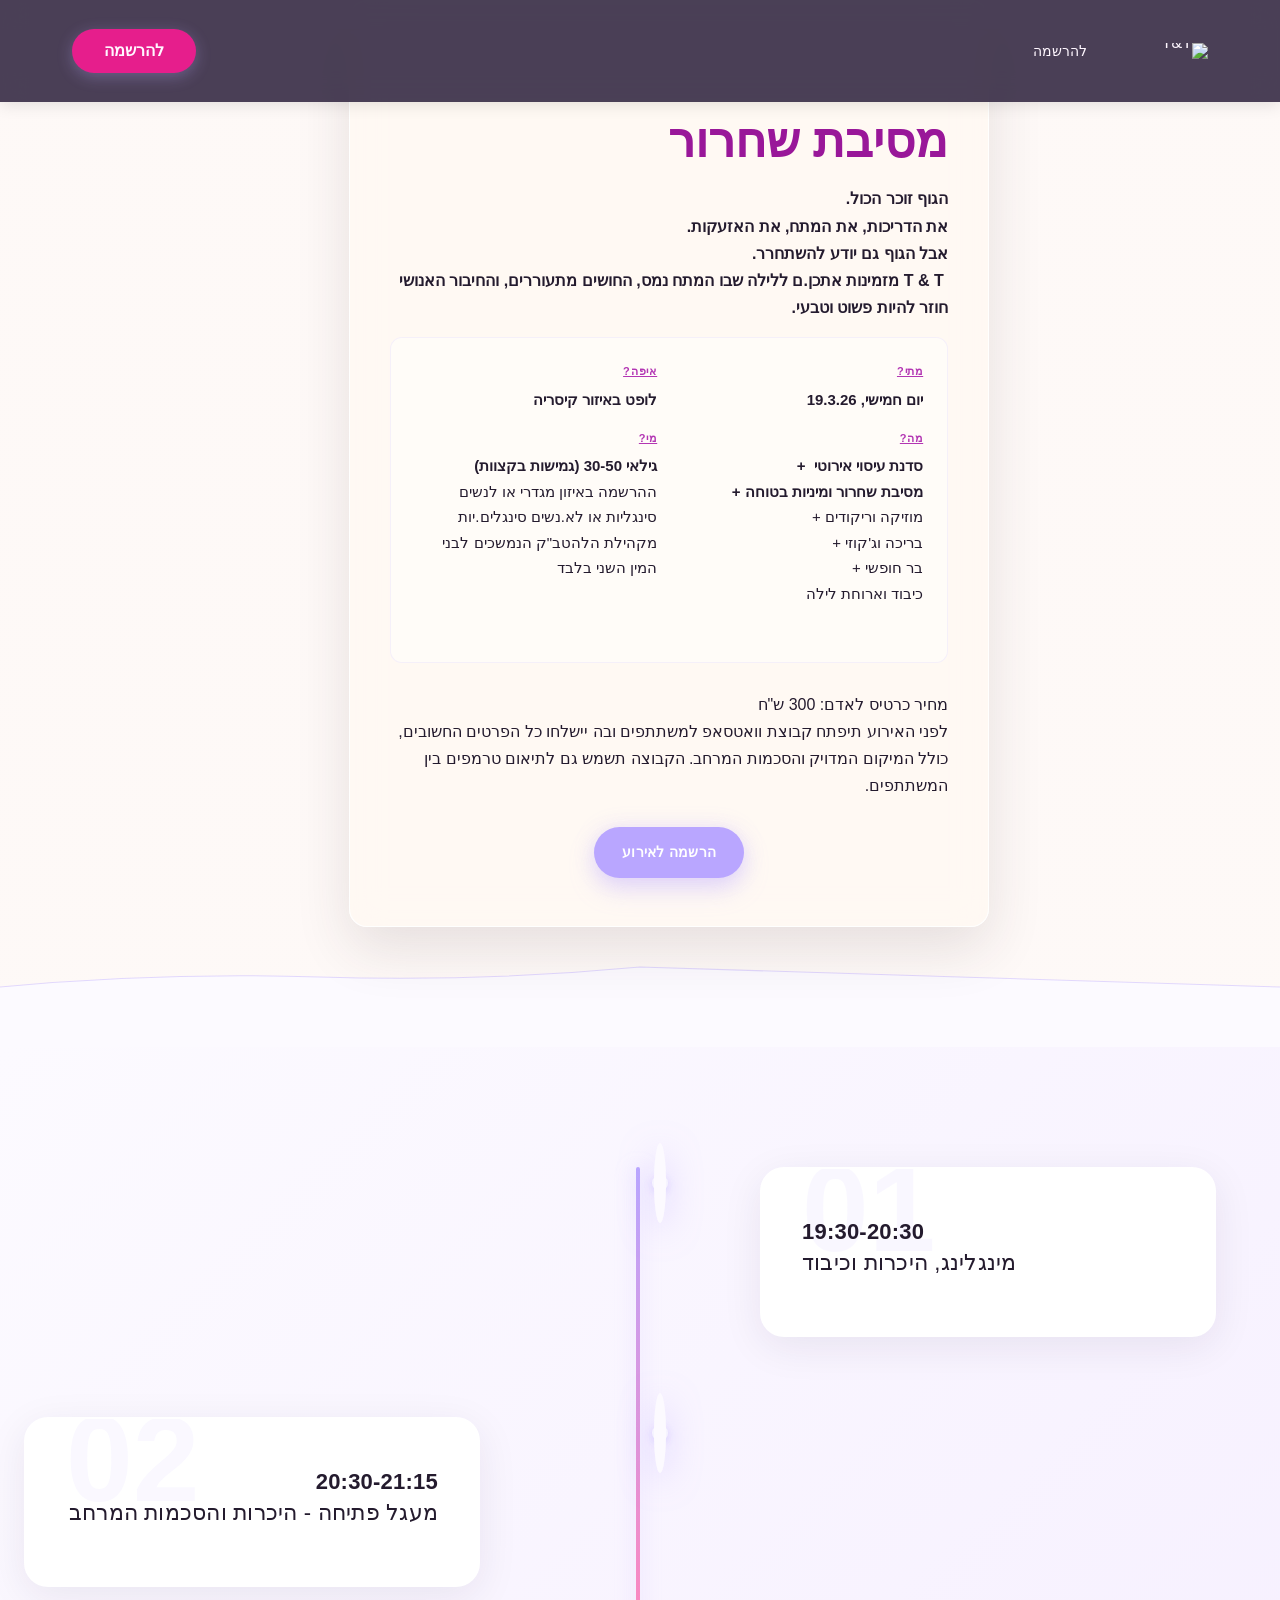
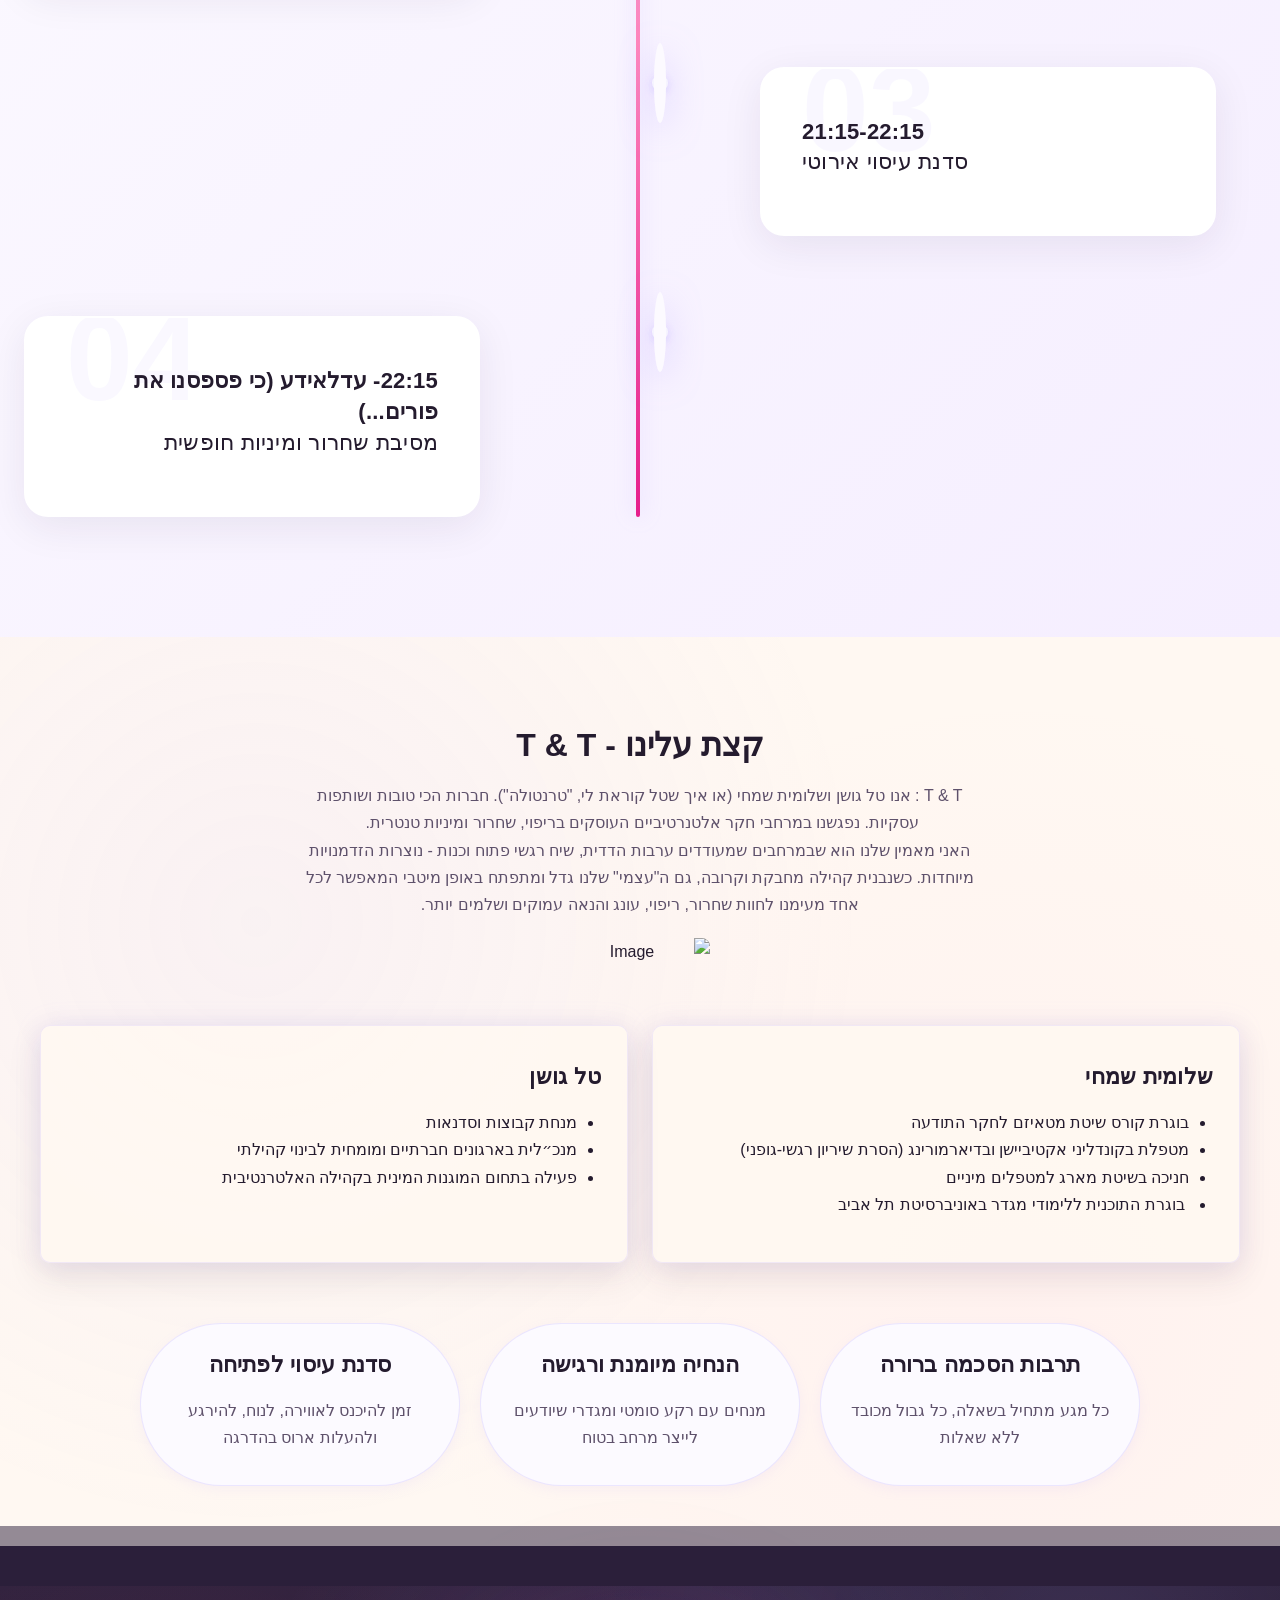
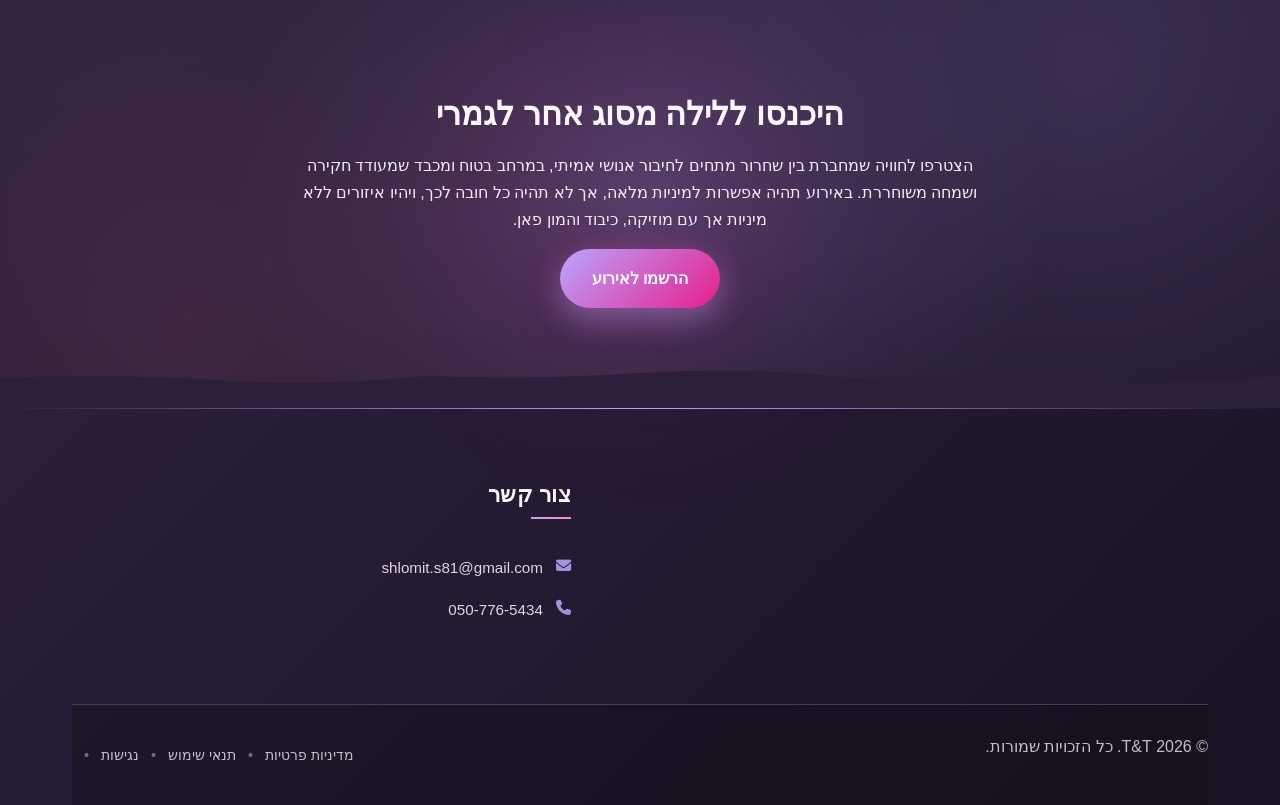
==== commit da4a2b08: "Background sync: Progressive GitHub Sync" ====
--- a/public/index.html
+++ b/public/index.html
@@ -1 +1 @@
-<!doctype html><html dir="rtl" lang="he"><head><meta charset="UTF-8"><meta content="width=device-width,initial-scale=1" name="viewport"><meta content="index, follow" name="robots"><title>חוויות מגע זוגיות לשחרור מתח ואינטימיות — ZAPPY</title><meta content="גלו סדנאות couples massage workshop במרחב קדוש ומכבד. ZAPPY מציעה ערבי מבוגרים טרנספורמטיביים לשחרור מתח, חיבור אנושי אמיתי וחקר חושני מבוסס הסכמה." name="description"><meta content="couples massage workshop, tension and trauma release, ZAPPY, סדנאות מגע זוגיות, שחרור מתח" name="keywords"><link href="/assets/favicon.ico" rel="icon" type="image/x-icon"><link href="/assets/favicon-16x16.png" rel="icon" type="image/png" sizes="16x16"><link href="/assets/favicon-32x32.png" rel="icon" type="image/png" sizes="32x32"><link href="/assets/favicon-48x48.png" rel="icon" type="image/png" sizes="48x48"><link href="/assets/favicon-192x192.png" rel="icon" type="image/png" sizes="192x192"><link href="/assets/favicon-512x512.png" rel="icon" type="image/png" sizes="512x512"><link href="/assets/apple-touch-icon.png" rel="apple-touch-icon"><script>!function(){"use strict";var t="87315eb5-92f8-407b-a94e-891c50e72c09",e="https://api.zappy5.com/api/analytics/track",a=18e5,n=2592e6,o=!0,i=!0,r=!0;var s=function(){var e="zappy_visitor_"+t,a=null;try{if(a=localStorage.getItem(e)){var o=JSON.parse(a),i=Date.now();if(i-o.created<n)return o.lastSeen=i,localStorage.setItem(e,JSON.stringify(o)),o.id}}catch(t){console.warn("Zappy Analytics: LocalStorage not available")}var r="zv_"+Date.now()+"_"+Math.random().toString(36).substr(2,9);try{localStorage.setItem(e,JSON.stringify({id:r,created:Date.now(),lastSeen:Date.now()}))}catch(t){}return r}(),c=function(){var e="zappy_session_"+t,n=null;try{if(n=sessionStorage.getItem(e)){var o=JSON.parse(n),i=Date.now();if(i-o.timestamp<a)return o.timestamp=i,sessionStorage.setItem(e,JSON.stringify(o)),o.id}}catch(t){console.warn("Zappy Analytics: SessionStorage not available")}var r="zs_"+Date.now()+"_"+Math.random().toString(36).substr(2,9);try{sessionStorage.setItem(e,JSON.stringify({id:r,timestamp:Date.now()}))}catch(t){}return r}();function l(a,n){n=n||{};var o={website_id:t,event_type:a,page_path:window.location.pathname,referrer:document.referrer||"direct",visitor_id:s,session_id:c,metadata:n};if(navigator.sendBeacon){var i=new Blob([JSON.stringify(o)],{type:"application/json"});navigator.sendBeacon(e,i)}else fetch(e,{method:"POST",headers:{"Content-Type":"application/json"},body:JSON.stringify(o),keepalive:!0}).catch(function(t){console.warn("Zappy Analytics: Failed to track event",t)})}o&&l("pageview",{title:document.title,url:window.location.href}),i&&document.addEventListener("click",function(t){var e=t.target;if("BUTTON"===e.tagName||e.closest("button")){var a="BUTTON"===e.tagName?e:e.closest("button");l("click",{element:"button",text:a.textContent.trim().substring(0,100),id:a.id||null,class:a.className||null})}else if("A"===e.tagName||e.closest("a")){var n="A"===e.tagName?e:e.closest("a");l("navigation",{element:"link",text:n.textContent.trim().substring(0,100),href:n.href,external:n.hostname!==window.location.hostname})}},!0),r&&document.addEventListener("submit",function(t){var e=t.target;l("form_submit",{form_id:e.id||null,form_name:e.name||null,form_action:e.action||null,form_method:e.method||"GET"})},!0);var m=Date.now();window.addEventListener("beforeunload",function(){l("page_unload",{time_on_page:Math.floor((Date.now()-m)/1e3),page_path:window.location.pathname})}),window.zappyAnalytics={track:l,getVisitorId:function(){return s},getSessionId:function(){return c}}}()</script><meta content="חוויות מגע זוגיות לשחרור מתח ואינטימיות — T&amp;T" property="og:title"><meta content="גלו סדנאות couples massage workshop במרחב קדוש ומכבד. T&amp;T מציעה ערבי מבוגרים טרנספורמטיביים לשחרור מתח, חיבור אנושי אמיתי וחקר חושני מבוסס הסכמה." property="og:description"><meta content="website" property="og:type"><meta content="he_IL" property="og:locale"><meta content="summary_large_image" name="twitter:card"><meta content="חוויות מגע זוגיות לשחרור מתח ואינטימיות — T&amp;T" name="twitter:title"><meta content="גלו סדנאות couples massage workshop במרחב קדוש ומכבד. T&amp;T מציעה ערבי מבוגרים טרנספורמטיביים לשחרור מתח, חיבור אנושי אמיתי וחקר חושני מבוסס הסכמה." name="twitter:description"><link href="https://cdnjs.cloudflare.com/ajax/libs/font-awesome/6.4.0/css/all.min.css" rel="stylesheet"><link href="/assets/favicon.ico" rel="icon" type="image/x-icon"><link href="/assets/favicon-16x16.png" rel="icon" type="image/png" sizes="16x16"><link href="/assets/favicon-32x32.png" rel="icon" type="image/png" sizes="32x32"><link href="/assets/favicon-48x48.png" rel="icon" type="image/png" sizes="48x48"><link href="/assets/favicon-192x192.png" rel="icon" type="image/png" sizes="192x192"><link href="/assets/favicon-512x512.png" rel="icon" type="image/png" sizes="512x512"><link href="/assets/apple-touch-icon.png" rel="apple-touch-icon"><link href="https://cdn.jsdelivr.net/npm/vanilla-cookieconsent@3/dist/cookieconsent.css" rel="stylesheet"><script src="https://cdn.jsdelivr.net/npm/vanilla-cookieconsent@3/dist/cookieconsent.umd.js"></script><script src="https://cdn.jsdelivr.net/gh/mickidum/acc_toolbar/acctoolbar/acctoolbar.min.js"></script><style data-zappy-section-v2-css="true">.index-cta-section{position:relative;background:linear-gradient(165deg,#2b1f3a 0,#1f1529 100%);background-color:#2b1f3a;color:var(--text-light);padding:80px 24px 140px;overflow:visible;direction:rtl}.index-cta-section::before{content:'';position:absolute;top:0;left:0;width:100%;height:100%;background-image:radial-gradient(circle at 85% 20%,rgba(185,166,255,.15) 0,transparent 45%),radial-gradient(circle at 15% 80%,rgba(255,134,188,.12) 0,transparent 50%);pointer-events:none;z-index:0}.index-cta-section .index-cta-content{position:relative;max-width:900px;margin:0 auto;text-align:center;z-index:1}.index-cta-section .index-cta-text-block{position:relative;z-index:2}.index-cta-section h2{font-family:Fraunces,ui-serif,Georgia,serif;font-size:48px;font-weight:600;line-height:1.2;color:var(--text-light);margin:0 0 24px 0;text-align:center;max-width:none!important}.index-cta-section p{color:var(--text-light);line-height:1.8;margin:0 0 40px 0;text-align:center;max-width:700px;margin-right:auto;margin-left:auto;opacity:.95}.index-cta-section .index-cta-buttons{display:flex;flex-direction:row-reverse;justify-content:center;align-items:center;gap:16px;flex-wrap:wrap}.index-cta-section .btn-cta-primary{display:inline-block;background:linear-gradient(135deg,#b9a6ff 0,#e61e8c 100%);color:#fff;padding:16px 32px;border-radius:999px;font-family:Manrope,ui-sans-serif,system-ui,sans-serif;font-weight:700;font-size:16px;text-decoration:none;box-shadow:0 12px 28px rgba(185,166,255,.35),0 0 40px rgba(230,30,140,.25);transition:all .3s ease;position:relative;overflow:hidden}.index-cta-section .btn-cta-primary::before{content:'';position:absolute;top:0;left:0;width:100%;height:100%;background:linear-gradient(135deg,rgba(255,255,255,.2) 0,transparent 100%);opacity:0;transition:opacity .3s ease}.index-cta-section .btn-cta-primary:hover{transform:translateY(-2px);box-shadow:0 16px 36px rgba(185,166,255,.45),0 0 60px rgba(230,30,140,.35)}.index-cta-section .btn-cta-primary:hover::before{opacity:1}.index-cta-section .btn-cta-secondary{display:inline-block;background:0 0;color:var(--text-light);padding:16px 32px;border-radius:999px;border:2px solid rgba(185,166,255,.4);font-family:Manrope,ui-sans-serif,system-ui,sans-serif;font-weight:600;font-size:16px;text-decoration:none;transition:all .3s ease;backdrop-filter:blur(8px);background-color:rgba(185,166,255,.08)}.index-cta-section .btn-cta-secondary:hover{border-color:rgba(185,166,255,.7);background-color:rgba(185,166,255,.15);transform:translateY(-2px);box-shadow:0 8px 20px rgba(185,166,255,.25)}.index-cta-section .index-cta-glow-orb{position:absolute;top:50%;left:50%;transform:translate(-50%,-50%);width:500px;height:500px;background:radial-gradient(circle,rgba(185,166,255,.25) 0,rgba(230,30,140,.15) 40%,transparent 70%);border-radius:50%;filter:blur(60px);pointer-events:none;z-index:0;opacity:.6;animation:index-cta-pulse 8s ease-in-out infinite}@keyframes index-cta-pulse{0%,100%{transform:translate(-50%,-50%) scale(1);opacity:.6}50%{transform:translate(-50%,-50%) scale(1.15);opacity:.8}}.index-cta-section .index-cta-divider-wrapper{position:absolute;bottom:0;left:0;width:100%;height:60px;pointer-events:none;z-index:5}.index-cta-section .index-cta-divider-wrapper svg{display:block;width:100%;height:100%}@media (max-width:768px){.index-cta-section{padding:60px 16px 120px}.index-cta-section h2{font-size:32px;margin-bottom:20px}.index-cta-section p{font-size:16px;margin-bottom:32px}.index-cta-section .index-cta-buttons{flex-direction:column;gap:12px}.index-cta-section .btn-cta-primary,.index-cta-section .btn-cta-secondary{width:100%;max-width:320px;text-align:center;padding:14px 24px;font-size:15px}.index-cta-section .index-cta-glow-orb{width:300px;height:300px}}</style><style data-zappy-section-v2-css="true">.index-hero-section{position:relative;width:100%;height:100vh;min-height:600px;overflow:visible;display:flex;align-items:center;justify-content:center;background-color:var(--bg-dark);color:var(--text-light);padding-bottom:80px}.index-hero-section .hero-bg-wrapper{position:absolute;top:0;left:0;width:100%;height:100%;z-index:0;overflow:hidden}.index-hero-section .hero-bg-image{width:100%;height:100%;background-size:cover;background-position:center;background-repeat:no-repeat}.index-hero-section .hero-scrim{position:absolute;top:0;left:0;width:100%;height:100%;z-index:1;pointer-events:none;background-image:radial-gradient(circle at 20% 30%,rgba(185,166,255,.18) 0,transparent 50%),radial-gradient(circle at 80% 70%,rgba(230,30,140,.15) 0,transparent 50%),linear-gradient(180deg,rgba(43,31,58,.25) 0,rgba(43,31,58,.75) 60%,rgba(43,31,58,.92) 100%)}.index-hero-section .hero-content{position:relative;z-index:10;width:100%;height:100%;display:flex;align-items:center;justify-content:center;padding:120px 24px 60px}.index-hero-section .hero-container{max-width:900px;width:100%;text-align:center;direction:rtl}.index-hero-section .hero-text-group{margin-bottom:48px}.index-hero-section .hero-headline{font-family:Fraunces,ui-serif,Georgia,serif;font-size:72px;font-weight:500;line-height:1.1;color:var(--text-light);margin:0 0 24px 0;text-align:center;letter-spacing:-.02em;text-shadow:0 4px 24px rgba(0,0,0,.4),0 2px 8px rgba(0,0,0,.3)}.index-hero-section .hero-subtitle{font-family:Manrope,ui-sans-serif,system-ui,sans-serif;font-size:22px;font-weight:400;line-height:1.6;color:var(--text-light);margin:0;text-align:center;max-width:700px;margin-left:auto;margin-right:auto;text-shadow:0 2px 12px rgba(0,0,0,.5),0 1px 4px rgba(0,0,0,.4)}.index-hero-section .hero-event-details{background:rgba(255,247,255,.12);backdrop-filter:blur(16px);-webkit-backdrop-filter:blur(16px);border:1px solid rgba(255,255,255,.2);border-radius:20px;padding:32px 40px;margin-bottom:40px;box-shadow:0 8px 32px rgba(0,0,0,.3)}.index-hero-section .detail-row{display:flex;align-items:flex-start;gap:12px;margin-bottom:16px;text-align:right;direction:rtl}.index-hero-section .detail-row:last-child{margin-bottom:0}.index-hero-section .detail-icon{flex-shrink:0;margin-top:2px;color:var(--primary);filter:drop-shadow(0 2px 4px rgba(0,0,0,.2))}.index-hero-section .detail-row span{font-family:Manrope,ui-sans-serif,system-ui,sans-serif;font-size:16px;font-weight:400;line-height:1.6;color:var(--text-light);text-shadow:0 1px 4px rgba(0,0,0,.3)}.index-hero-section .price-row span{font-weight:600;font-size:18px;color:var(--accent)}.index-hero-section .hero-cta-group{display:flex;justify-content:center;gap:16px}.index-hero-section .btn-hero-primary{display:inline-flex;align-items:center;justify-content:center;padding:18px 48px;background:linear-gradient(135deg,var(--accent) 0,var(--secondary) 100%);color:#fff;font-family:Manrope,ui-sans-serif,system-ui,sans-serif;font-size:18px;font-weight:700;text-decoration:none;border-radius:999px;border:0;box-shadow:0 8px 24px rgba(230,30,140,.35),0 0 0 0 rgba(230,30,140,.5);transition:transform 220ms ease,box-shadow 220ms ease;cursor:pointer;letter-spacing:.01em}.index-hero-section .btn-hero-primary:hover{transform:translateY(-3px) scale(1.02);box-shadow:0 12px 32px rgba(230,30,140,.45),0 0 0 4px rgba(230,30,140,.2)}.index-hero-section .index-hero-divider-wrapper{position:absolute;bottom:0;left:0;width:100%;height:80px;pointer-events:none;z-index:5}.index-hero-section .index-hero-divider-wrapper svg{display:block;width:100%;height:100%}@media (max-width:1024px){.index-hero-section .hero-headline{font-size:56px}.index-hero-section .hero-subtitle{font-size:20px}.index-hero-section .hero-event-details{padding:28px 32px}}@media (max-width:768px){.index-hero-section{min-height:100vh;padding-bottom:60px}.index-hero-section .hero-content{padding:100px 16px 40px}.index-hero-section .hero-text-group{margin-bottom:32px}.index-hero-section .hero-headline{font-size:40px;margin-bottom:20px}.index-hero-section .hero-subtitle{font-size:18px;line-height:1.5}.index-hero-section .hero-event-details{padding:24px 20px;margin-bottom:32px;border-radius:16px}.index-hero-section .detail-row{gap:10px;margin-bottom:14px}.index-hero-section .detail-row span{font-size:15px}.index-hero-section .price-row span{font-size:16px}.index-hero-section .hero-cta-group{flex-direction:column;align-items:stretch}.index-hero-section .btn-hero-primary{width:100%;padding:16px 32px;font-size:16px}.index-hero-section .index-hero-divider-wrapper{height:60px}}</style><link href="/styles.css" rel="stylesheet"><style id="zappy-dropdown-submenu-styles">#navMenu li:has(.sub-menu),.nav-menu li:has(.sub-menu),.navbar li:has(.sub-menu),nav li:has(.sub-menu){position:relative}#navMenu .sub-menu,.nav-menu .sub-menu,.navbar .sub-menu,nav .sub-menu{display:block!important;position:absolute!important;top:100%;left:0;min-width:220px;background:#fff;border-radius:8px;box-shadow:0 8px 25px rgba(0,0,0,.15);padding:8px 0;opacity:0;visibility:hidden;transform:translateY(10px);transition:all .3s ease;z-index:1000;list-style:none;pointer-events:none}#navMenu li:hover>.sub-menu,.nav-menu li:hover>.sub-menu,.navbar li:hover>.sub-menu,nav li:hover>.sub-menu{opacity:1!important;visibility:visible!important;transform:translateY(0)!important;pointer-events:auto!important}.sub-menu li{list-style:none;margin:0;padding:0}.sub-menu a{display:block!important;padding:10px 16px!important;color:var(--text-dark,#333)!important;font-weight:500;text-decoration:none;white-space:nowrap;transition:background-color .2s}.sub-menu a:hover{background-color:#f5f5f5}[dir=rtl] .nav-menu .sub-menu,[dir=rtl] .navbar .sub-menu,[dir=rtl] nav .sub-menu,html[lang=ar] .nav-menu .sub-menu,html[lang=ar] .navbar .sub-menu,html[lang=ar] nav .sub-menu,html[lang=he] .nav-menu .sub-menu,html[lang=he] .navbar .sub-menu,html[lang=he] nav .sub-menu{left:auto!important;right:0!important}.sub-menu:empty,.sub-menu:not(:has(li)),.sub-menu:not(:has(li:not(.zappy-hidden-menu-item))){display:none!important;opacity:0!important;visibility:hidden!important;pointer-events:none!important}li:has(.menu-group-title):hover>.sub-menu{opacity:1!important;visibility:visible!important;transform:translateY(0)!important;pointer-events:auto!important}#navMenu>li>.menu-group-title,.nav-menu>li>.menu-group-title{display:inline-block;padding:.5rem 1rem;cursor:default;user-select:none}@media (max-width:768px){#navMenu .sub-menu,.nav-menu .sub-menu,.navbar .sub-menu,nav .sub-menu{position:static!important;transform:none!important;box-shadow:none!important;background:0 0!important;max-height:0;overflow:hidden;opacity:0;visibility:hidden;transition:max-height .3s ease,opacity .3s ease;padding:0!important;border-radius:0!important}.sub-menu.mobile-expanded{max-height:500px!important;opacity:1!important;visibility:visible!important;padding:8px 0 8px 16px!important}[dir=rtl] .sub-menu.mobile-expanded,html[lang=he] .sub-menu.mobile-expanded{padding:8px 16px 8px 0!important}#navMenu li:hover>.sub-menu,.nav-menu li:hover>.sub-menu,.navbar li:hover>.sub-menu,nav li:hover>.sub-menu{opacity:0;visibility:hidden;pointer-events:none}#navMenu li>.sub-menu.mobile-expanded,.nav-menu li>.sub-menu.mobile-expanded,.navbar li>.sub-menu.mobile-expanded,nav li>.sub-menu.mobile-expanded{opacity:1!important;visibility:visible!important;pointer-events:auto!important}#navMenu li:has(.sub-menu),.nav-menu li:has(.sub-menu),.navbar li:has(.sub-menu),nav li:has(.sub-menu){display:flex!important;flex-wrap:wrap!important;align-items:center!important;position:relative!important;min-height:44px!important}#navMenu li:has(.sub-menu)>a,.nav-menu li:has(.sub-menu)>a,.navbar li:has(.sub-menu)>a,nav li:has(.sub-menu)>a{flex:1!important;min-width:0!important}#navMenu li:has(.sub-menu)>.menu-group-title,.nav-menu li:has(.sub-menu)>.menu-group-title,.navbar li:has(.sub-menu)>.menu-group-title,nav li:has(.sub-menu)>.menu-group-title{flex:1!important;min-width:0!important;padding:0!important;line-height:inherit!important}#navMenu li:has(.sub-menu)>.sub-menu,.nav-menu li:has(.sub-menu)>.sub-menu,.navbar li:has(.sub-menu)>.sub-menu,nav li:has(.sub-menu)>.sub-menu{flex-basis:100%!important;width:100%!important}#navMenu li:has(.sub-menu)>a [class*=arrow],#navMenu li:has(.sub-menu)>a [class*=chevron],.nav-menu li:has(.sub-menu)>a .fa-angle-down,.nav-menu li:has(.sub-menu)>a .fa-chevron-down,.nav-menu li:has(.sub-menu)>a [class*=arrow],.nav-menu li:has(.sub-menu)>a [class*=chevron],nav li:has(.sub-menu)>a [class*=arrow],nav li:has(.sub-menu)>a [class*=chevron]{display:none!important;visibility:hidden!important}.mobile-submenu-toggle{display:flex!important;align-items:center!important;justify-content:center!important;width:44px!important;height:auto!important;background:0 0!important;border:none!important;cursor:pointer!important;color:var(--text-dark)!important;position:static!important;flex-shrink:0!important;align-self:stretch!important;z-index:2!important;padding:0!important;margin:0!important}.mobile-submenu-toggle::after{content:''!important;width:0!important;height:0!important;border-left:6px solid transparent!important;border-right:6px solid transparent!important;border-top:7px solid currentColor!important;transition:transform .3s ease!important}.mobile-submenu-toggle.expanded::after{transform:rotate(180deg)!important}.sub-menu a{padding:10px 0!important;display:block!important;color:var(--text-dark)!important}.navbar .sub-menu li a,.zappy-products-dropdown .sub-menu a,nav.navbar .sub-menu li a{color:var(--text-dark)!important}}@media (min-width:769px){.mobile-submenu-toggle{display:none!important}}</style><style id="mobile-lang-menu-deployed-css">@media (max-width:768px){.lang-switcher,.nav-container .lang-switcher,.nav-cta-container .lang-switcher,.nav-ecommerce-icons .lang-switcher,.nav-icons-left .lang-switcher,.navbar .lang-switcher,.navbar .nav-cta-container .lang-switcher{display:none!important}.mobile-lang-menu{width:100%;border-top:1px solid rgba(128,128,128,.2);padding:8px 0 0 0;margin-top:8px}.mobile-lang-toggle{display:flex!important;align-items:center;justify-content:space-between;width:100%;padding:12px 16px;background:0 0;border:none;cursor:pointer;font-size:15px;color:inherit;font-family:inherit}.mobile-lang-toggle::after{content:'';display:inline-block;width:8px;height:8px;border-right:2px solid currentColor;border-bottom:2px solid currentColor;transform:rotate(45deg);transition:transform .3s ease;margin-left:8px}.mobile-lang-toggle.expanded::after{transform:rotate(-135deg)}.mobile-lang-options{max-height:0;overflow:hidden;transition:max-height .3s ease}.mobile-lang-options.expanded{max-height:300px}.mobile-lang-option{display:flex!important;align-items:center;gap:10px;padding:10px 24px;text-decoration:none;color:inherit;font-size:14px;font-family:inherit}.mobile-lang-option:hover{background:rgba(128,128,128,.1)}.mobile-lang-option.active{font-weight:600;opacity:.7;pointer-events:none}.mobile-lang-option img{width:20px;height:20px;border-radius:50%}}@media (min-width:769px){.mobile-lang-menu{display:none!important}}</style><style id="zappy-widget-visibility">#mic-access-tool-box,#mic-access-tool-general-button,#mic-init-access-tool #mic-access-tool-box,#mic-init-access-tool #mic-access-tool-general-button,#mic-init-access-tool .mic-access-tool-general-button,._access-icon,._access-menu,.mic-access-tool-box,.mic-access-tool-general-button,div[id*=mic-access-tool-box]{display:none!important;visibility:hidden!important;opacity:0!important;pointer-events:none!important}</style></head><body><nav class="navbar" dir="rtl"><button aria-label="תפריט" class="mobile-toggle" data-element-id="btn-1773267801933-qqcnd37tu" data-element-type="button" data-native-element="true" id="mobileToggle"><svg viewBox="0 0 24 24" fill="none" height="24" width="24" class="hamburger-icon" style="width:24px !important;height:24px !important;display:block !important"><path d="M3 12h18M3 6h18M3 18h18" stroke="currentColor" stroke-linecap="round" stroke-width="2"></path></svg><svg viewBox="0 0 24 24" fill="none" height="24" width="24" class="close-icon" style="display:none !important;width:24px !important;height:24px !important"><path d="M18 6L6 18M6 6l12 12" stroke="currentColor" stroke-linecap="round" stroke-width="2"></path></svg></button><button aria-label="התקשר" class="phone-header-btn" data-element-id="btn-1773267801933-v3cj1zqes" data-element-type="button" data-native-element="true"><svg viewBox="0 0 24 24" fill="currentColor" height="24" width="24" style="width:24px;height:24px"><path d="M22 16.92v3a2 2 0 0 1-2.18 2 19.79 19.79 0 0 1-8.63-3.07 19.5 19.5 0 0 1-6-6 19.79 19.79 0 0 1-3.07-8.67A2 2 0 0 1 4.11 2h3a2 2 0 0 1 2 1.72 12.84 12.84 0 0 0 .7 2.81 2 2 0 0 1-.45 2.11L8.09 9.91a16 16 0 0 0 6 6l1.27-1.27a2 2 0 0 1 2.11-.45 12.84 12.84 0 0 0 2.81.7A2 2 0 0 1 22 16.92z"></path></svg></button><div class="nav-container"><div class="nav-right-group"><div class="nav-brand"><a href="/" class="logo-link" style="color:rgb(36, 27, 46) !important"><img alt="T&amp;T" class="zappy-editable-image logo" data-element-id="img-1773270565828-bteb2vy9f" data-element-type="image" data-original-position="static" src="/assets/t-t-events-and-experiences-logo-1773248964781-0slvv7.webp?v=1773248965121-ynnixu" style="position:relative" data-image-type="logo"></a></div><ul class="nav-menu" id="navMenu"></ul></div><div class="nav-cta-container"><li class="nav-cta-item"><a href="#cta" class="nav-cta-btn">להרשמה</a></li></div></div></nav><script>window.addEventListener("load",function(){const e=document.querySelector(".navbar, nav, header");if(!e)return void console.log("[Navbar] Navbar element not found");let t=document.getElementById("mobileToggle")||document.querySelector(".mobile-toggle")||document.querySelector(".hamburger")||document.querySelector(".hamburger-menu")||document.querySelector(".menu-toggle")||document.querySelector(".burger-menu")||document.querySelector('[aria-label="Menu"]')||document.querySelector('[aria-label="תפריט"]');const o=document.querySelector(".phone-header-btn"),n=window.getComputedStyle(e);let r=n.backgroundColor;if(console.log("[Navbar] Initial navbar background:",r),"transparent"===r||"rgba(0, 0, 0, 0)"===r||r.startsWith("rgba")&&r.includes(", 0)")){const e=n.backgroundImage;if(e&&"none"!==e)console.log("[Navbar] Navbar has background image/gradient, using dark text"),r="rgb(240, 240, 240)";else{const e=window.getComputedStyle(document.body).backgroundColor;console.log("[Navbar] Navbar transparent, using body background:",e),r=e}}const i=r.match(/\d+/g);if(i&&i.length>=3){const e=(.299*parseInt(i[0])+.587*parseInt(i[1])+.114*parseInt(i[2]))/255;console.log("[Navbar] Mobile button colors preserved from Claude CSS (luminance:",e.toFixed(2)+")");const n=document.createElement("style");n.id="zappy-mobile-nav-fix";document.documentElement.lang;document.documentElement.dir,n.textContent='\n        /* Hide mobile buttons on desktop, show only on mobile */\n        @media (min-width: 769px) {\n          .mobile-toggle,\n          .phone-header-btn {\n            display: none !important;\n          }\n        }\n        \n        /* Show and position mobile buttons correctly on mobile */\n        @media (max-width: 768px) {\n          .mobile-toggle,\n          .phone-header-btn {\n            position: absolute !important;\n            top: 50% !important;\n            transform: translateY(-50%) !important;\n            z-index: 1001 !important;\n            display: flex !important;\n            align-items: center !important;\n            justify-content: center !important;\n            width: 36px !important;\n            height: 36px !important;\n            border-radius: 50% !important;\n            border: none !important;\n            cursor: pointer !important;\n            padding: 6px !important;\n            background: none !important;\n            color: var(--nav-text, var(--text-dark)) !important;\n          }\n          \n          /* LTR positioning (default): hamburger LEFT, phone RIGHT */\n          html:not([dir="rtl"]):not([lang="he"]):not([lang="ar"]) .mobile-toggle,\n          html[dir="ltr"] .mobile-toggle {\n            left: 12px !important;\n            right: auto !important;\n          }\n          html:not([dir="rtl"]):not([lang="he"]):not([lang="ar"]) .phone-header-btn,\n          html[dir="ltr"] .phone-header-btn {\n            right: 12px !important;\n            left: auto !important;\n          }\n          \n          /* RTL positioning: hamburger RIGHT, phone LEFT */\n          html[dir="rtl"] .mobile-toggle,\n          html[lang="he"] .mobile-toggle,\n          html[lang="ar"] .mobile-toggle {\n            right: 12px !important;\n            left: auto !important;\n          }\n          html[dir="rtl"] .phone-header-btn,\n          html[lang="he"] .phone-header-btn,\n          html[lang="ar"] .phone-header-btn {\n            left: 12px !important;\n            right: auto !important;\n          }\n          \n          /* CRITICAL: Ensure nav-container has min-height on mobile */\n          /* All children are positioned absolutely/fixed on mobile, so height:auto collapses to 0 */\n          .nav-container {\n            min-height: 70px !important;\n            position: relative !important;\n          }\n          \n          /* Ensure SVG icons are properly sized and inherit color */\n          .mobile-toggle svg,\n          .phone-header-btn svg {\n            width: 24px !important;\n            height: 24px !important;\n            /* Don\'t force display - let JavaScript control hamburger/close toggle */\n          }\n          \n          /* Reset nav-cta-container on mobile - remove desktop box-shadow/padding */\n          /* that creates a visible ghost box when CTA button is hidden */\n          .nav-cta-container {\n            box-shadow: none !important;\n            padding: 0 !important;\n          }\n          \n          /* Hide nav-cta-container entirely on mobile when there\'s no lang-switcher */\n          /* (only the CTA button is inside, and it\'s hidden on mobile) */\n          .nav-cta-container:not(:has(.lang-switcher)) {\n            display: none !important;\n          }\n          \n          /* CRITICAL: Prevent hero image fade gradient from bleeding over headline text */\n          /* The .image-fade-gradient has bottom: -30px (extends below parent) */\n          /* On mobile stacked layout, this overlaps the h1 text below the image */\n          .hero-image-column {\n            overflow: hidden !important;\n          }\n          .image-fade-gradient {\n            bottom: 0 !important;\n          }\n          \n          /* Hide desktop language switcher on mobile - hamburger menu handles it */\n          /* High specificity to override stored CSS */\n          .lang-switcher,\n          .nav-cta-container .lang-switcher,\n          .nav-container .lang-switcher,\n          .navbar .lang-switcher,\n          .navbar .nav-cta-container .lang-switcher {\n            display: none !important;\n          }\n        }\n      ';const r=document.getElementById("zappy-mobile-nav-fix");r&&r.remove(),document.head.appendChild(n),console.log("[Navbar] Critical CSS injected for mobile nav positioning");const l=window.innerWidth<=768;if(t){const e=t.querySelector(".hamburger-icon"),o=t.querySelector(".close-icon");e&&(e.style.setProperty("width","24px","important"),e.style.setProperty("height","24px","important"),e.style.setProperty("display","block","important")),o&&(o.style.setProperty("width","24px","important"),o.style.setProperty("height","24px","important"),o.style.setProperty("display","none","important")),l?(t.style.setProperty("position","absolute","important"),t.style.setProperty("top","50%","important"),t.style.setProperty("transform","translateY(-50%)","important"),t.style.setProperty("z-index","1001","important"),t.style.removeProperty("left"),t.style.removeProperty("right"),console.log("[Navbar] Mobile toggle positioning applied (mobile viewport)")):(t.style.removeProperty("position"),t.style.removeProperty("top"),t.style.removeProperty("transform"),t.style.removeProperty("z-index"),t.style.removeProperty("left"),t.style.removeProperty("right"),console.log("[Navbar] Desktop viewport - cleared mobile toggle inline positioning"))}if(o){const e=o.querySelector("svg");e&&(e.style.width="24px",e.style.height="24px",e.setAttribute("width","24"),e.setAttribute("height","24")),l?(o.style.setProperty("position","absolute","important"),o.style.setProperty("top","50%","important"),o.style.setProperty("transform","translateY(-50%)","important"),o.style.setProperty("z-index","1001","important"),o.style.removeProperty("left"),o.style.removeProperty("right"),console.log("[Navbar] Phone button positioning applied (mobile viewport)")):(o.style.removeProperty("position"),o.style.removeProperty("top"),o.style.removeProperty("transform"),o.style.removeProperty("z-index"),o.style.removeProperty("left"),o.style.removeProperty("right"),console.log("[Navbar] Desktop viewport - cleared phone button inline positioning"))}}else console.log("[Navbar] Could not parse background color:",r);t=document.getElementById("mobileToggle")||document.querySelector(".mobile-toggle")||document.querySelector(".hamburger")||document.querySelector(".hamburger-menu")||document.querySelector(".menu-toggle")||document.querySelector(".burger-menu")||document.querySelector('[aria-label="Menu"]')||document.querySelector('[aria-label="תפריט"]');const l=document.getElementById("navMenu")||document.querySelector(".nav-menu")||document.querySelector(".nav-links")||document.querySelector("nav ul:not(.submenu)");if(!t||!l)return void console.log("[Navbar] Mobile toggle or menu not found:",{toggle:!!t,menu:!!l});l.id||(l.id="navMenu"),console.log("[Navbar] Initializing mobile menu...");const a=t.cloneNode(!0);t.parentNode.replaceChild(a,t),a.addEventListener("click",function(e){e.preventDefault(),e.stopPropagation();const t=this.querySelector(".hamburger-icon"),o=this.querySelector(".close-icon");l.classList.contains("active")?(l.classList.remove("active"),t&&t.style.setProperty("display","block","important"),o&&o.style.setProperty("display","none","important"),document.body.style.overflow="",console.log("[Navbar] Menu closed")):(l.classList.add("active"),t&&t.style.setProperty("display","none","important"),o&&o.style.setProperty("display","block","important"),document.body.style.overflow="hidden",console.log("[Navbar] Menu opened"))}),l.querySelectorAll("a").forEach(function(e){e.addEventListener("click",function(){if("#"===this.getAttribute("href"))return;const e=a.querySelector(".hamburger-icon"),t=a.querySelector(".close-icon");l.classList.remove("active"),e&&e.style.setProperty("display","block","important"),t&&t.style.setProperty("display","none","important"),document.body.style.overflow="",console.log("[Navbar] Menu closed (link clicked)")})});var s=l.querySelectorAll(".dropdown-toggle");s.forEach(function(e){e.addEventListener("click",function(e){e.preventDefault(),e.stopPropagation();var t=this.closest(".nav-dropdown");t&&(t.parentNode.querySelectorAll(".nav-dropdown.open").forEach(function(e){e!==t&&e.classList.remove("open")}),t.classList.toggle("open"),console.log("[Navbar] Dropdown toggled:",t.classList.contains("open")?"open":"closed"))})}),document.addEventListener("click",function(e){e.target.closest(".nav-dropdown")||document.querySelectorAll(".nav-dropdown.open").forEach(function(e){e.classList.remove("open")})}),console.log("[Navbar] Dropdown handlers initialized for "+s.length+" dropdowns"),o&&o.addEventListener("click",function(){const e=document.querySelectorAll('a[href^="tel:"]'),t=e.length>0?e[0].getAttribute("href").replace("tel:",""):"050-776-5434";window.location.href="tel:"+t,console.log("[Navbar] Phone button clicked")}),console.log("[Navbar] Mobile menu initialized successfully");const p=function(){const e=document.querySelector(".whatsapp-float");e&&(window.innerWidth>=769?(e.style.setProperty("display","none","important"),e.style.setProperty("visibility","hidden","important"),e.style.setProperty("opacity","0","important"),e.style.setProperty("pointer-events","none","important"),console.log("[WhatsApp] Button hidden on desktop")):(e.style.removeProperty("display"),e.style.removeProperty("visibility"),e.style.removeProperty("opacity"),e.style.removeProperty("pointer-events"),console.log("[WhatsApp] Button visible on mobile")))};let c;p(),window.addEventListener("resize",function(){clearTimeout(c),c=setTimeout(p,100)})})</script><main><section class="index-hero-section" id="zappy-section-0" data-layout-spec="בית-hero" data-zappy-section="true" data-hero-type="fullscreen-card"><div class="hero-bg-wrapper"><div class="hero-bg-image" style="background-image:url('assets/site-index-hero-bg.webp');background-size:cover;background-position:center" aria-label="חלל אירוח יוקרתי מואר באור טבעי" role="img"></div></div><div class="hero-scrim" aria-hidden="true"></div><div class="hero-content"><div class="hero-container"><div class="hero-text-group"><h1 class="hero-headline">מסיבת שחרור</h1><h3 class="hero-subtitle">הגוף זוכר הכול.<br>את הדריכות, את המתח, את האזעקות.<br>אבל הגוף גם יודע להשתחרר. T &amp; T מזמינות אתכן.ם ללילה שבו המתח נמס, החושים מתעוררים, והחיבור האנושי חוזר להיות פשוט וטבעי.</h3></div><div class="hero-event-details"><div class="detail-row"><svg viewBox="0 0 24 24" aria-hidden="true" xmlns="http://www.w3.org/2000/svg" data-no-icon-edit="true" class="detail-icon" fill="none" height="20" stroke="currentColor" stroke-linecap="round" stroke-linejoin="round" stroke-width="2" width="20"><rect height="18" rx="2" ry="2" width="18" x="3" y="4"></rect><line x1="16" x2="16" y1="2" y2="6"></line><line x1="8" x2="8" y1="2" y2="6"></line><line x1="3" x2="21" y1="10" y2="10"></line></svg><span>יום חמישי, 19.3.26</span></div><div class="detail-row"><svg viewBox="0 0 24 24" aria-hidden="true" xmlns="http://www.w3.org/2000/svg" data-no-icon-edit="true" class="detail-icon" fill="none" height="20" stroke="currentColor" stroke-linecap="round" stroke-linejoin="round" stroke-width="2" width="20"><path d="M21 10c0 7-9 13-9 13s-9-6-9-13a9 9 0 0 1 18 0z"></path><circle cx="12" cy="10" r="3"></circle></svg><span>לופט באיזור קיסריה</span></div><div class="detail-row"><svg viewBox="0 0 24 24" aria-hidden="true" xmlns="http://www.w3.org/2000/svg" data-no-icon-edit="true" class="detail-icon" fill="none" height="20" stroke="currentColor" stroke-linecap="round" stroke-linejoin="round" stroke-width="2" width="20"><path d="M20 21v-2a4 4 0 0 0-4-4H8a4 4 0 0 0-4 4v2"></path><circle cx="12" cy="7" r="4"></circle></svg><span>ההרשמה באיזון מגדרי או לנשים סינגליות או לא.נשים סינגלים.יות מקהילת הלהטב"ק הנמשכים לבני המין השני בלבד</span></div><div class="detail-row price-row"><svg viewBox="0 0 24 24" aria-hidden="true" xmlns="http://www.w3.org/2000/svg" data-no-icon-edit="true" class="detail-icon" fill="none" height="20" stroke="currentColor" stroke-linecap="round" stroke-linejoin="round" stroke-width="2" width="20"><line x1="12" x2="12" y1="1" y2="23"></line><path d="M17 5H9.5a3.5 3.5 0 0 0 0 7h5a3.5 3.5 0 0 1 0 7H6"></path></svg><span>מחיר כרטיס לאדם: 300 ש"ח</span></div></div><div class="hero-cta-group"><a href="#https://forms.gle/dmoj5BGZA29bovmg6" class="btn-hero-primary">הרשמה לאירוע</a></div></div></div><div class="index-hero-divider-wrapper"><svg viewBox="0 0 1200 80" aria-hidden="true" xmlns="http://www.w3.org/2000/svg" data-no-icon-edit="true" preserveAspectRatio="none"><path d="M0,80 L0,45 Q60,38 120,45 T240,42 Q300,48 360,40 T480,45 Q540,42 600,48 T720,40 Q780,45 840,42 T960,48 Q1020,40 1080,45 T1200,42 L1200,80 Z" fill="var(--bg-light)"></path></svg></div></section><section class="section" id="layout-1773263803037" data-zappy-section="true" style="position:relative;width:100%;max-width:100%;box-sizing:border-box;background:linear-gradient(135deg, var(--bg-light) 0%, #F5EEFF 100%);overflow:hidden;padding:120px 0"><style>.timeline-grid{max-width:1400px;margin:0 auto;padding:0 24px;display:grid;grid-template-columns:1fr;gap:0;position:relative}.timeline-grid::before{content:'';position:absolute;right:50%;top:0;bottom:0;width:4px;background:linear-gradient(180deg,var(--primary),var(--secondary),var(--accent));border-radius:4px;box-shadow:0 0 20px rgba(185,166,255,.4)}.timeline-item{position:relative;display:grid;grid-template-columns:1fr 80px 1fr;gap:40px;margin-bottom:80px;opacity:0;animation:slideInTimeline .8s ease forwards}.timeline-item:first-child{animation-delay:.1s}.timeline-item:nth-child(2){animation-delay:.2s}.timeline-item:nth-child(3){animation-delay:.3s}.timeline-item:nth-child(4){animation-delay:.4s}@keyframes slideInTimeline{from{opacity:0;transform:translateY(30px)}to{opacity:1;transform:translateY(0)}}.timeline-content-right{grid-column:1;text-align:left;padding-left:60px}.timeline-content-left{grid-column:3;text-align:right;padding-right:60px}.timeline-marker{grid-column:2;display:flex;align-items:center;justify-content:center;position:relative;z-index:2}.timeline-dot{width:80px;height:80px;border-radius:50%;background:linear-gradient(135deg,var(--primary),var(--secondary));border:6px solid var(--bg-light);display:flex;align-items:center;justify-content:center;box-shadow:0 8px 32px rgba(185,166,255,.5);transition:all .4s cubic-bezier(.34, 1.56, .64, 1);position:relative}.timeline-item:hover .timeline-dot{transform:scale(1.2) rotate(360deg);box-shadow:0 12px 48px rgba(230,30,140,.6)}.timeline-dot::before{content:'';position:absolute;width:100%;height:100%;border-radius:50%;background:linear-gradient(135deg,var(--accent),var(--secondary));opacity:0;animation:pulse 2s ease-in-out infinite}@keyframes pulse{0%,100%{transform:scale(.8);opacity:0}50%{transform:scale(1.3);opacity:.3}}.timeline-card{background:#fff;padding:40px;border-radius:24px;box-shadow:0 10px 40px rgba(43,31,58,.08);position:relative;transition:all .4s cubic-bezier(.34, 1.56, .64, 1);border:2px solid transparent;overflow:hidden}.timeline-card::before{content:'';position:absolute;top:0;left:0;right:0;height:6px;background:var(--gradient-primary);transform:scaleX(0);transform-origin:right;transition:transform .6s cubic-bezier(.34, 1.56, .64, 1)}.timeline-item:nth-child(2n) .timeline-card::before{background:var(--gradient-secondary)}.timeline-card:hover::before{transform:scaleX(1);transform-origin:left}.timeline-card:hover{transform:translateY(-8px);box-shadow:0 20px 60px rgba(230,30,140,.15);border-color:var(--primary)}.timeline-card h3{font-family:var(--font-heading);font-size:32px;font-weight:700;color:var(--text-dark);margin:0 0 16px 0;line-height:1.3;position:relative;display:inline-block}.timeline-card h3::after{content:'';position:absolute;bottom:-8px;right:0;width:0;height:3px;background:var(--gradient-primary);transition:width .6s cubic-bezier(.34, 1.56, .64, 1)}.timeline-card:hover h3::after{width:100%}.timeline-number{position:absolute;top:-20px;left:40px;font-family:var(--font-heading);font-size:120px;font-weight:900;color:var(--primary);opacity:.08;line-height:1;pointer-events:none}.timeline-icon-wrapper{position:relative;z-index:1}.timeline-item:nth-child(odd) .timeline-content-right{grid-column:1}.timeline-item:nth-child(odd) .timeline-content-left{grid-column:3;opacity:0;pointer-events:none}.timeline-item:nth-child(2n) .timeline-content-right{opacity:0;pointer-events:none}.timeline-item:nth-child(2n) .timeline-content-left{grid-column:3}@media (max-width:968px){.timeline-grid::before{right:24px;left:auto}.timeline-item{grid-template-columns:80px 1fr;gap:24px;margin-bottom:60px}.timeline-marker{grid-column:1}.timeline-content-left,.timeline-content-right{grid-column:2!important;text-align:right!important;padding:0!important;opacity:1!important;pointer-events:all!important}.timeline-card{padding:32px 24px}.timeline-card h3{font-size:26px}.timeline-number{font-size:80px;top:-10px;left:24px}.timeline-dot{width:64px;height:64px}}@media (max-width:640px){.timeline-card h3{font-size:22px}.timeline-dot{width:56px;height:56px}}</style><div class="timeline-grid"><div class="timeline-item"><div class="timeline-content-right"><div class="timeline-card"><span class="timeline-number">01</span><h3>19:30-20:30<br><span style="font-weight:normal">מינגלינג, היכרות וכיבוד</span></h3></div></div><div class="timeline-marker"><div class="timeline-dot"><div class="timeline-icon-wrapper"></div></div></div><div class="timeline-content-left"></div></div><div class="timeline-item"><div class="timeline-content-right"></div><div class="timeline-marker"><div class="timeline-dot"><div class="timeline-icon-wrapper"></div></div></div><div class="timeline-content-left"><div class="timeline-card"><span class="timeline-number">02</span><h3>20:30-21:15<br><span style="font-weight:normal">מעגל פתיחה - היכרות והסכמות המרחב</span></h3></div></div></div><div class="timeline-item"><div class="timeline-content-right"><div class="timeline-card"><span class="timeline-number">03</span><h3>21:15-22:15<br><span style="font-weight:normal">סדנת עיסוי אירוטי</span></h3></div></div><div class="timeline-marker"><div class="timeline-dot"><div class="timeline-icon-wrapper"></div></div></div><div class="timeline-content-left"></div></div><div class="timeline-item"><div class="timeline-content-right"></div><div class="timeline-marker"><div class="timeline-dot"><div class="timeline-icon-wrapper"></div></div></div><div class="timeline-content-left"><div class="timeline-card"><span class="timeline-number">04</span><h3>22:15- עדלאידע (כי פספסנו את פורים...)<br><span style="font-weight:normal">מסיבת שחרור ומיניות חופשית</span></h3></div></div></div></div></section><section class="index-testimonials-section" id="zappy-section-16" data-layout-spec="בית-testimonials"><div class="index-testimonials-section__container" id="zappy-section-17"><div class="index-testimonials-section__intro" id="zappy-section-18"><h2 class="index-testimonials-section__title">קצת עלינו - T &amp; T</h2><p class="index-testimonials-section__subtitle">T &amp; T : אנו טל גושן ושלומית שמחי (או איך שטל קוראת לי, "טרנטולה"). חברות הכי טובות ושותפות עסקיות. נפגשנו במרחבי חקר אלטנרטיביים העוסקים בריפוי, שחרור ומיניות טנטרית.&nbsp;<br>האני מאמין שלנו הוא שבמרחבים שמעודדים ערבות הדדית, שיח רגשי פתוח וכנות - נוצרות הזדמנויות מיוחדות. כשנבנית קהילה מחבקת וקרובה, גם ה"עצמי" שלנו גדל ומתפתח באופן מיטבי המאפשר לכל אחד מעימנו לחוות שחרור, ריפוי, עונג והנאה עמוקים ושלמים יותר.</p><div class="zappy-inserted-element" id="zappy-element-1773264961615-uk7couvjj" style="margin:20px auto;max-width:700px !important;text-align:center;justify-content:center" data-element-id="zappy-element-1773264961615-uk7couvjj" data-element-type="image" data-zappy-newly-inserted="true"><img alt="Image" class="zappy-editable-image zappy-resizable-hover" data-element-id="zappy-element-1773264961615-uk7couvjj" data-element-type="image" data-original-position="static" src="/assets/business-general-service-upload-1773264974633.webp" style="width:140px;height:auto;border-radius:8px;max-width:none;object-fit:cover;margin-top:20px;margin-right:auto !important;margin-bottom:20px;margin-left:auto !important;position:relative;object-position:50% 50%;display:block" id="zappy-element-1773264961615-uk7couvjj"></div></div><div class="zappy-preserve-css-grid index-testimonials-section__cards" id="zappy-section-19" style="display:grid;grid-template-columns:repeat(2, minmax(0, 1fr))" data-original-gap="24px" data-original-item-width="583" data-zappy-auto-grid="true" data-zappy-explicit-columns="true"><div class="index-testimonials-section__card" id="zappy-section-20"><h3 class="index-testimonials-section__name">שלומית שמחי</h3><ul><li>בוגרת קורס שיטת מטאיזם לחקר התודעה</li><li>מטפלת בקונדליני אקטיביישן ובדיארמורינג (הסרת שיריון רגשי-גופני)<br></li><li>חניכה בשיטת מארג למטפלים מיניים<br></li><li>&nbsp;בוגרת התוכנית ללימודי מגדר באוניברסיטת תל אביב</li></ul></div><div class="index-testimonials-section__card" id="zappy-section-21"><h3 class="index-testimonials-section__name">טל גושן</h3><ul><li>מנחת קבוצות וסדנאות</li><li>מנכ״לית בארגונים חברתיים ומומחית לבינוי קהילתי</li><li>פעילה בתחום המוגנות המינית בקהילה האלטרנטיבית&nbsp;</li></ul></div></div><div class="zappy-preserve-css-grid index-testimonials-section__mentions" id="zappy-section-23" style="display:grid;grid-template-columns:320px 320px 320px" data-original-gap="20px" data-original-item-width="320" data-zappy-auto-grid="true"><div class="index-testimonials-section__mention-pill" id="zappy-section-24"><h3 class="index-testimonials-section__mention-title">תרבות הסכמה ברורה</h3><p class="index-testimonials-section__mention-text">כל מגע מתחיל בשאלה, כל גבול מכובד ללא שאלות</p></div><div class="index-testimonials-section__mention-pill" id="zappy-section-25"><h3 class="index-testimonials-section__mention-title">הנחיה מיומנת ורגישה</h3><p class="index-testimonials-section__mention-text">מנחים עם רקע סומטי ומגדרי שיודעים לייצר מרחב בטוח</p></div><div class="index-testimonials-section__mention-pill" id="zappy-section-26"><h3 class="index-testimonials-section__mention-title">סדנת עיסוי לפתיחה</h3><p class="index-testimonials-section__mention-text">זמן להיכנס לאווירה, לנוח, להירגע ולהעלות ארוס בהדרגה</p></div></div></div><div class="index-testimonials-section__divider-wrapper" id="zappy-section-27"><svg viewBox="0 0 1200 60" aria-hidden="true" xmlns="http://www.w3.org/2000/svg" preserveAspectRatio="none"><defs><pattern height="40" id="sparkle-dust-pattern" patternUnits="userSpaceOnUse" width="40" x="0" y="0"><circle cx="5" cy="5" r="0.8" fill="rgba(185,166,255,0.15)"></circle><circle cx="20" cy="15" r="0.6" fill="rgba(255,134,188,0.12)"></circle><circle cx="35" cy="8" r="0.7" fill="rgba(230,30,140,0.10)"></circle><circle cx="12" cy="28" r="0.5" fill="rgba(185,166,255,0.08)"></circle><circle cx="30" cy="32" r="0.6" fill="rgba(255,134,188,0.10)"></circle></pattern><linearGradient id="sparkle-fade" x1="0%" x2="0%" y1="0%" y2="100%"><stop offset="0%" style="stop-color:rgba(185,166,255,0.18);stop-opacity:1"></stop><stop offset="100%" style="stop-color:rgba(185,166,255,0);stop-"></stop></linearGradient></defs><path d="M0,60 L0,0 L1200,0 L1200,60 Z" fill="#2B1F3A" opacity="0.5"></path><path d="M0,60 L0,20 L1200,20 L1200,60 Z" fill="#2B1F3A"></path><path d="M0,60 L0,40 L1200,40 L1200,60 Z" fill="#2B1F3A"></path></svg></div></section><section class="index-cta-section" id="zappy-section-3" data-layout-spec="בית-cta" data-zappy-section="true" style="opacity:1"><div class="index-cta-content"><div class="index-cta-text-block"><h2>היכנסו ללילה מסוג אחר לגמרי</h2><p>הצטרפו לחוויה שמחברת בין שחרור מתחים לחיבור אנושי אמיתי, במרחב בטוח ומכבד שמעודד חקירה ושמחה משוחררת. באירוע תהיה אפשרות למיניות מלאה, אך לא תהיה כל חובה לכך, ויהיו איזורים ללא מיניות אך עם מוזיקה, כיבוד והמון פאן.</p><div class="index-cta-buttons" style="text-align:center !important;display:flex !important;justify-content:center !important;align-items:flex-start !important;width:100% !important"><a href="https://t-t.zappy5.app/" class="btn-cta-primary" style="outline:none;border-color:transparent !important;color:rgb(255, 255, 255) !important;background-color:transparent !important;background-image:linear-gradient(135deg, rgb(185, 166, 255), rgb(230, 30, 140)) !important" data-element-id="btn-1773325028682-8wsfmxy0l" data-element-type="button" data-native-element="true" rel="noopener noreferrer" target="_blank">הרשמו לאירוע</a></div></div><div class="index-cta-glow-orb"></div></div><div class="index-cta-divider-wrapper"><svg viewBox="0 0 1200 60" aria-hidden="true" xmlns="http://www.w3.org/2000/svg" preserveAspectRatio="none"><path d="M0,60 L0,30 Q100,25 200,32 T400,28 Q500,32 600,25 T800,30 Q900,28 1000,32 T1200,28 L1200,60 Z" fill="#2B1F3A"></path></svg></div></section></main><footer class="site-footer"><div class="footer-container"><div class="footer-top"><div class="footer-column footer-about"></div><div class="footer-column footer-links"><ul class="footer-nav"><li><a href="#features"></a></li><li><a href="#story"></a></li><li><a href="#gallery"></a></li><li><a href="#testimonials"></a></li><li><a href="#contact"></a></li></ul></div><div class="footer-column footer-contact"><h3 class="footer-title">צור קשר</h3><ul class="contact-list"><li><i class="fas fa-envelope" data-element-id="icon-1773270640259-2hts9puj4" data-element-type="icon" data-icon-type="fontawesome"></i><a href="mailto:shlomit.s81@gmail.com">shlomit.s81@gmail.com</a></li><li><i class="fas fa-phone" data-element-id="icon-1773270640259-e3zo5k56x" data-element-type="icon" data-icon-type="fontawesome"></i><a href="tel:050-776-5434">050-776-5434</a></li><li><a href="/"></a></li></ul></div><div class="footer-column footer-social"><div class="social-links"><a href="#" style="display:none !important" rel="noopener" target="_blank" aria-label="Facebook"><i class="fab fa-facebook-f"></i></a><a href="#" style="display:none !important" rel="noopener" target="_blank" aria-label="Instagram"><i class="fab fa-instagram"></i></a><a href="#" style="display:none !important" rel="noopener" target="_blank" aria-label="WhatsApp"><i class="fab fa-whatsapp"></i></a></div></div></div><div class="footer-bottom"><div class="footer-bottom-content"><p class="copyright">© 2026 T&amp;T. כל הזכויות שמורות.</p><div class="footer-legal"><a href="/privacy">מדיניות פרטיות</a><span class="separator">•</span><a href="/terms">תנאי שימוש</a><span class="separator">•</span><a href="/accessibility">נגישות</a><span class="separator">•</span><a href="https://zappy5.com" class="zappy-attribution" target="_blank"><br></a></div></div></div></div></footer><div data-integration="accessibility:toolbar"></div><script src="/script.js"></script><script id="zappy-mobile-submenu-script">!function(){function e(){if(window.innerWidth>768)return document.querySelectorAll(".mobile-submenu-toggle").forEach(function(e){e.remove()}),void document.querySelectorAll(".sub-menu.mobile-expanded").forEach(function(e){e.classList.remove("mobile-expanded")});document.querySelectorAll(".nav-menu li:has(.sub-menu), nav li:has(.sub-menu), .navbar li:has(.sub-menu), #navMenu li:has(.sub-menu)").forEach(function(e){if(!e.querySelector(".mobile-submenu-toggle")){var t=e.querySelector(".sub-menu"),n=e.querySelector(":scope > a");if(t&&n){var o=document.createElement("button");o.className="mobile-submenu-toggle",o.setAttribute("aria-label","Toggle submenu"),o.setAttribute("type","button"),n.insertAdjacentElement("afterend",o),o.addEventListener("click",function(e){e.preventDefault(),e.stopPropagation(),document.querySelectorAll(".sub-menu.mobile-expanded").forEach(function(e){if(e!==t){e.classList.remove("mobile-expanded");var n=e.parentElement.querySelector(".mobile-submenu-toggle");n&&n.classList.remove("expanded")}}),t.classList.toggle("mobile-expanded"),o.classList.toggle("expanded")})}}})}var t;"loading"===document.readyState?document.addEventListener("DOMContentLoaded",e):e(),window.addEventListener("resize",function(){clearTimeout(t),t=setTimeout(e,250)});var n=new MutationObserver(function(t){t.forEach(function(t){if("attributes"===t.type){var n=t.target;n.classList&&(n.classList.contains("active")||n.classList.contains("open"))&&setTimeout(e,100)}})});setTimeout(function(){document.querySelectorAll(".mobile-menu, .nav-menu, #navMenu, nav").forEach(function(e){n.observe(e,{attributes:!0,attributeFilter:["class","style"]})})},500)}()</script><script id="zappy-navbar-scroll-effect">!function(){var e=document.querySelector("nav.navbar,.navbar:not(.zappy-catalog-menu)"),t=document.querySelector(".zappy-catalog-menu,#zappy-catalog-menu");if(e){var r="rgba(43,31,58,0.85)",o=getComputedStyle(document.documentElement),a=(o.getPropertyValue("--text-dark").trim(),o.getPropertyValue("--text-light").trim()||"#ffffff");e.style.transition="background 0.3s ease,backdrop-filter 0.3s ease,-webkit-backdrop-filter 0.3s ease,box-shadow 0.3s ease",t&&(t.style.transition="background 0.3s ease,backdrop-filter 0.3s ease,-webkit-backdrop-filter 0.3s ease");var s="a,.navbar-brand,.navbar-brand a,.dropdown-toggle,.mobile-toggle,.phone-header-btn,.mobile-hamburger-btn,.mobile-close-btn,.mobile-submenu-toggle,.nav-link",n=["cart-link","login-link","nav-search-toggle","search-toggle"];window.addEventListener("scroll",w,{passive:!0}),window.addEventListener("resize",w,{passive:!0}),w();var l=document.querySelector('section[class*="hero"],[data-hero-type],main>section:first-child'),i=!1;if(l){var d=getComputedStyle(l),p=d.backgroundImage;if(p&&"none"!==p)if(-1!==p.indexOf("url(")){var c=d.backgroundColor.match(/\d+/g);i=!(c&&c.length>=3)||v(parseInt(c[0]),parseInt(c[1]),parseInt(c[2]))<.4}else if(-1!==p.indexOf("gradient")){var b=p.match(/rgba?\(\s*(\d+)\s*,\s*(\d+)\s*,\s*(\d+)/g);if(b&&b.length>0){for(var y=0,g=0;g<b.length;g++){var m=b[g].match(/\d+/g);y+=v(parseInt(m[0]),parseInt(m[1]),parseInt(m[2]))}i=y/b.length<.4}else i=!0}else i=!0;else{var u=d.backgroundColor.match(/\d+/g);u&&u.length>=3&&(i=v(parseInt(u[0]),parseInt(u[1]),parseInt(u[2]))<.4)}}i||(window.removeEventListener("scroll",w),window.removeEventListener("resize",w),e.classList.add("scrolled"),window.innerWidth>768&&(e.style.setProperty("--frosted-text",a),e.style.setProperty("background-image","none","important"),e.style.setProperty("background-color",r,"important"),e.style.backdropFilter="blur(12px)",e.style.webkitBackdropFilter="blur(12px)",e.style.boxShadow="0 2px 16px rgba(0,0,0,0.12)",k(e,a)),t&&(t.classList.add("scrolled"),window.innerWidth>768&&(t.style.setProperty("background",r,"important"),t.style.setProperty("backdrop-filter","blur(12px)","important"),t.style.setProperty("-webkit-backdrop-filter","blur(12px)","important"),k(t,a))),window._zappyNavNoDarkHero=!0)}function k(e,t){for(var r=e.querySelectorAll(s),o=0;o<r.length;o++){var a=!1;(r[o].closest(".sub-menu")||r[o].closest(".dropdown-menu"))&&(a=!0);for(var l=0;l<n.length;l++)if(r[o].classList.contains(n[l])){a=!0;break}a||r[o].style.setProperty("color",t,"important")}}function f(e){for(var t=e.querySelectorAll(s),r=0;r<t.length;r++)t[r].closest(".sub-menu")||t[r].closest(".dropdown-menu")||t[r].style.removeProperty("color")}function w(){if(!window._zappyNavNoDarkHero){if(window.innerWidth<=768)return e.classList.remove("scrolled"),f(e),void(t&&(t.classList.remove("scrolled"),f(t)));(window.scrollY||window.pageYOffset)>60?(e.classList.add("scrolled"),e.style.setProperty("background-color",r,"important"),e.style.setProperty("background-image","none","important"),e.style.setProperty("--frosted-text",a),e.style.backdropFilter="blur(12px)",e.style.webkitBackdropFilter="blur(12px)",e.style.boxShadow="0 2px 16px rgba(0,0,0,0.12)",k(e,a),t&&(t.classList.add("scrolled"),t.style.setProperty("background",r,"important"),t.style.setProperty("backdrop-filter","blur(12px)","important"),t.style.setProperty("-webkit-backdrop-filter","blur(12px)","important"),k(t,a))):(e.classList.remove("scrolled"),e.style.setProperty("background-color","transparent","important"),e.style.removeProperty("background-image"),e.style.removeProperty("--frosted-text"),e.style.backdropFilter="none",e.style.webkitBackdropFilter="none",e.style.boxShadow="none",f(e),t&&(t.classList.remove("scrolled"),t.style.setProperty("background","transparent","important"),t.style.setProperty("backdrop-filter","none","important"),t.style.setProperty("-webkit-backdrop-filter","none","important"),f(t)))}}function v(e,t,r){return t/=255,r/=255,.2126*(e=(e/=255)<=.03928?e/12.92:Math.pow((e+.055)/1.055,2.4))+.7152*(t=t<=.03928?t/12.92:Math.pow((t+.055)/1.055,2.4))+.0722*(r=r<=.03928?r/12.92:Math.pow((r+.055)/1.055,2.4))}}()</script><script id="zappy-mobile-lang-menu-script">!function(){function e(){if(window.innerWidth>768){var e=document.querySelector(".mobile-lang-menu");e&&e.remove()}else if(!document.querySelector(".mobile-lang-menu")){var n=document.querySelector(".lang-switcher");if(n){var a=n.querySelector(".lang-switcher-dropdown");if(a){var i=a.querySelectorAll(".lang-option");if(0!==i.length){var t=document.getElementById("navMenu")||document.querySelector(".nav-menu")||document.querySelector("nav ul");if(t){var l=document.documentElement.lang||"en",s=document.createElement("div");s.className="mobile-lang-menu";var c={he:{name:"עברית",flag:"https://api.iconify.design/circle-flags/il.svg"},en:{name:"English",flag:"https://api.iconify.design/circle-flags/us.svg"},ar:{name:"العربية",flag:"https://api.iconify.design/circle-flags/sa.svg"},fr:{name:"Français",flag:"https://api.iconify.design/circle-flags/fr.svg"},es:{name:"Español",flag:"https://api.iconify.design/circle-flags/es.svg"},de:{name:"Deutsch",flag:"https://api.iconify.design/circle-flags/de.svg"},ru:{name:"Русский",flag:"https://api.iconify.design/circle-flags/ru.svg"},zh:{name:"中文",flag:"https://api.iconify.design/circle-flags/cn.svg"},ja:{name:"日本語",flag:"https://api.iconify.design/circle-flags/jp.svg"},pt:{name:"Português",flag:"https://api.iconify.design/circle-flags/br.svg"},it:{name:"Italiano",flag:"https://api.iconify.design/circle-flags/it.svg"},ko:{name:"한국어",flag:"https://api.iconify.design/circle-flags/kr.svg"}}[l]||{name:l,flag:""},r=document.createElement("button");r.className="mobile-lang-toggle",r.type="button";var g=c.flag?'<img src="'+c.flag+'" width="20" height="20" alt="" style="border-radius:50%;margin-right:8px;margin-left:8px;">':"";r.innerHTML=g+c.name,s.appendChild(r);var o=document.createElement("div");o.className="mobile-lang-options";var d=document.createElement("a");d.className="mobile-lang-option active",d.href="#",d.innerHTML=g+c.name,o.appendChild(d),i.forEach(function(e){var n=document.createElement("a");n.className="mobile-lang-option",n.href=e.getAttribute("href"),n.innerHTML=e.innerHTML,o.appendChild(n)}),s.appendChild(o),t.appendChild(s),r.addEventListener("click",function(e){e.preventDefault(),e.stopPropagation(),r.classList.toggle("expanded"),o.classList.toggle("expanded")})}}}}}}"loading"===document.readyState?document.addEventListener("DOMContentLoaded",e):e(),window.addEventListener("resize",function(){clearTimeout(window._mlrt),window._mlrt=setTimeout(e,250)})}()</script></body></html>+<!doctype html><html dir="rtl" lang="he"><head><meta charset="UTF-8"><meta content="width=device-width,initial-scale=1" name="viewport"><meta content="index, follow" name="robots"><title>חוויות מגע זוגיות לשחרור מתח ואינטימיות — ZAPPY</title><meta content="גלו סדנאות couples massage workshop במרחב קדוש ומכבד. ZAPPY מציעה ערבי מבוגרים טרנספורמטיביים לשחרור מתח, חיבור אנושי אמיתי וחקר חושני מבוסס הסכמה." name="description"><meta content="couples massage workshop, tension and trauma release, ZAPPY, סדנאות מגע זוגיות, שחרור מתח" name="keywords"><link href="/assets/favicon.ico" rel="icon" type="image/x-icon"><link href="/assets/favicon-16x16.png" rel="icon" type="image/png" sizes="16x16"><link href="/assets/favicon-32x32.png" rel="icon" type="image/png" sizes="32x32"><link href="/assets/favicon-48x48.png" rel="icon" type="image/png" sizes="48x48"><link href="/assets/favicon-192x192.png" rel="icon" type="image/png" sizes="192x192"><link href="/assets/favicon-512x512.png" rel="icon" type="image/png" sizes="512x512"><link href="/assets/apple-touch-icon.png" rel="apple-touch-icon"><script>!function(){"use strict";var t="87315eb5-92f8-407b-a94e-891c50e72c09",e="https://api.zappy5.com/api/analytics/track",a=18e5,n=2592e6,o=!0,i=!0,r=!0;var s=function(){var e="zappy_visitor_"+t,a=null;try{if(a=localStorage.getItem(e)){var o=JSON.parse(a),i=Date.now();if(i-o.created<n)return o.lastSeen=i,localStorage.setItem(e,JSON.stringify(o)),o.id}}catch(t){console.warn("Zappy Analytics: LocalStorage not available")}var r="zv_"+Date.now()+"_"+Math.random().toString(36).substr(2,9);try{localStorage.setItem(e,JSON.stringify({id:r,created:Date.now(),lastSeen:Date.now()}))}catch(t){}return r}(),c=function(){var e="zappy_session_"+t,n=null;try{if(n=sessionStorage.getItem(e)){var o=JSON.parse(n),i=Date.now();if(i-o.timestamp<a)return o.timestamp=i,sessionStorage.setItem(e,JSON.stringify(o)),o.id}}catch(t){console.warn("Zappy Analytics: SessionStorage not available")}var r="zs_"+Date.now()+"_"+Math.random().toString(36).substr(2,9);try{sessionStorage.setItem(e,JSON.stringify({id:r,timestamp:Date.now()}))}catch(t){}return r}();function l(a,n){n=n||{};var o={website_id:t,event_type:a,page_path:window.location.pathname,referrer:document.referrer||"direct",visitor_id:s,session_id:c,metadata:n};if(navigator.sendBeacon){var i=new Blob([JSON.stringify(o)],{type:"application/json"});navigator.sendBeacon(e,i)}else fetch(e,{method:"POST",headers:{"Content-Type":"application/json"},body:JSON.stringify(o),keepalive:!0}).catch(function(t){console.warn("Zappy Analytics: Failed to track event",t)})}o&&l("pageview",{title:document.title,url:window.location.href}),i&&document.addEventListener("click",function(t){var e=t.target;if("BUTTON"===e.tagName||e.closest("button")){var a="BUTTON"===e.tagName?e:e.closest("button");l("click",{element:"button",text:a.textContent.trim().substring(0,100),id:a.id||null,class:a.className||null})}else if("A"===e.tagName||e.closest("a")){var n="A"===e.tagName?e:e.closest("a");l("navigation",{element:"link",text:n.textContent.trim().substring(0,100),href:n.href,external:n.hostname!==window.location.hostname})}},!0),r&&document.addEventListener("submit",function(t){var e=t.target;l("form_submit",{form_id:e.id||null,form_name:e.name||null,form_action:e.action||null,form_method:e.method||"GET"})},!0);var m=Date.now();window.addEventListener("beforeunload",function(){l("page_unload",{time_on_page:Math.floor((Date.now()-m)/1e3),page_path:window.location.pathname})}),window.zappyAnalytics={track:l,getVisitorId:function(){return s},getSessionId:function(){return c}}}()</script><meta content="חוויות מגע זוגיות לשחרור מתח ואינטימיות — T&amp;T" property="og:title"><meta content="גלו סדנאות couples massage workshop במרחב קדוש ומכבד. T&amp;T מציעה ערבי מבוגרים טרנספורמטיביים לשחרור מתח, חיבור אנושי אמיתי וחקר חושני מבוסס הסכמה." property="og:description"><meta content="website" property="og:type"><meta content="he_IL" property="og:locale"><meta content="summary_large_image" name="twitter:card"><meta content="חוויות מגע זוגיות לשחרור מתח ואינטימיות — T&amp;T" name="twitter:title"><meta content="גלו סדנאות couples massage workshop במרחב קדוש ומכבד. T&amp;T מציעה ערבי מבוגרים טרנספורמטיביים לשחרור מתח, חיבור אנושי אמיתי וחקר חושני מבוסס הסכמה." name="twitter:description"><link href="https://cdnjs.cloudflare.com/ajax/libs/font-awesome/6.4.0/css/all.min.css" rel="stylesheet"><link href="/assets/favicon.ico" rel="icon" type="image/x-icon"><link href="/assets/favicon-16x16.png" rel="icon" type="image/png" sizes="16x16"><link href="/assets/favicon-32x32.png" rel="icon" type="image/png" sizes="32x32"><link href="/assets/favicon-48x48.png" rel="icon" type="image/png" sizes="48x48"><link href="/assets/favicon-192x192.png" rel="icon" type="image/png" sizes="192x192"><link href="/assets/favicon-512x512.png" rel="icon" type="image/png" sizes="512x512"><link href="/assets/apple-touch-icon.png" rel="apple-touch-icon"><link href="https://cdn.jsdelivr.net/npm/vanilla-cookieconsent@3/dist/cookieconsent.css" rel="stylesheet"><script src="https://cdn.jsdelivr.net/npm/vanilla-cookieconsent@3/dist/cookieconsent.umd.js"></script><script src="https://cdn.jsdelivr.net/gh/mickidum/acc_toolbar/acctoolbar/acctoolbar.min.js"></script><style data-zappy-section-v2-css="true">.index-cta-section{position:relative;background:linear-gradient(165deg,#2b1f3a 0,#1f1529 100%);background-color:#2b1f3a;color:var(--text-light);padding:80px 24px 140px;overflow:visible;direction:rtl}.index-cta-section::before{content:'';position:absolute;top:0;left:0;width:100%;height:100%;background-image:radial-gradient(circle at 85% 20%,rgba(185,166,255,.15) 0,transparent 45%),radial-gradient(circle at 15% 80%,rgba(255,134,188,.12) 0,transparent 50%);pointer-events:none;z-index:0}.index-cta-section .index-cta-content{position:relative;max-width:900px;margin:0 auto;text-align:center;z-index:1}.index-cta-section .index-cta-text-block{position:relative;z-index:2}.index-cta-section h2{font-family:Fraunces,ui-serif,Georgia,serif;font-size:48px;font-weight:600;line-height:1.2;color:var(--text-light);margin:0 0 24px 0;text-align:center;max-width:none!important}.index-cta-section p{color:var(--text-light);line-height:1.8;margin:0 0 40px 0;text-align:center;max-width:700px;margin-right:auto;margin-left:auto;opacity:.95}.index-cta-section .index-cta-buttons{display:flex;flex-direction:row-reverse;justify-content:center;align-items:center;gap:16px;flex-wrap:wrap}.index-cta-section .btn-cta-primary{display:inline-block;background:linear-gradient(135deg,#b9a6ff 0,#e61e8c 100%);color:#fff;padding:16px 32px;border-radius:999px;font-family:Manrope,ui-sans-serif,system-ui,sans-serif;font-weight:700;font-size:16px;text-decoration:none;box-shadow:0 12px 28px rgba(185,166,255,.35),0 0 40px rgba(230,30,140,.25);transition:all .3s ease;position:relative;overflow:hidden}.index-cta-section .btn-cta-primary::before{content:'';position:absolute;top:0;left:0;width:100%;height:100%;background:linear-gradient(135deg,rgba(255,255,255,.2) 0,transparent 100%);opacity:0;transition:opacity .3s ease}.index-cta-section .btn-cta-primary:hover{transform:translateY(-2px);box-shadow:0 16px 36px rgba(185,166,255,.45),0 0 60px rgba(230,30,140,.35)}.index-cta-section .btn-cta-primary:hover::before{opacity:1}.index-cta-section .btn-cta-secondary{display:inline-block;background:0 0;color:var(--text-light);padding:16px 32px;border-radius:999px;border:2px solid rgba(185,166,255,.4);font-family:Manrope,ui-sans-serif,system-ui,sans-serif;font-weight:600;font-size:16px;text-decoration:none;transition:all .3s ease;backdrop-filter:blur(8px);background-color:rgba(185,166,255,.08)}.index-cta-section .btn-cta-secondary:hover{border-color:rgba(185,166,255,.7);background-color:rgba(185,166,255,.15);transform:translateY(-2px);box-shadow:0 8px 20px rgba(185,166,255,.25)}.index-cta-section .index-cta-glow-orb{position:absolute;top:50%;left:50%;transform:translate(-50%,-50%);width:500px;height:500px;background:radial-gradient(circle,rgba(185,166,255,.25) 0,rgba(230,30,140,.15) 40%,transparent 70%);border-radius:50%;filter:blur(60px);pointer-events:none;z-index:0;opacity:.6;animation:index-cta-pulse 8s ease-in-out infinite}@keyframes index-cta-pulse{0%,100%{transform:translate(-50%,-50%) scale(1);opacity:.6}50%{transform:translate(-50%,-50%) scale(1.15);opacity:.8}}.index-cta-section .index-cta-divider-wrapper{position:absolute;bottom:0;left:0;width:100%;height:60px;pointer-events:none;z-index:5}.index-cta-section .index-cta-divider-wrapper svg{display:block;width:100%;height:100%}@media (max-width:768px){.index-cta-section{padding:60px 16px 120px}.index-cta-section h2{font-size:32px;margin-bottom:20px}.index-cta-section p{font-size:16px;margin-bottom:32px}.index-cta-section .index-cta-buttons{flex-direction:column;gap:12px}.index-cta-section .btn-cta-primary,.index-cta-section .btn-cta-secondary{width:100%;max-width:320px;text-align:center;padding:14px 24px;font-size:15px}.index-cta-section .index-cta-glow-orb{width:300px;height:300px}}</style><link href="/styles.css" rel="stylesheet"><style id="zappy-dropdown-submenu-styles">#navMenu li:has(.sub-menu),.nav-menu li:has(.sub-menu),.navbar li:has(.sub-menu),nav li:has(.sub-menu){position:relative}#navMenu .sub-menu,.nav-menu .sub-menu,.navbar .sub-menu,nav .sub-menu{display:block!important;position:absolute!important;top:100%;left:0;min-width:220px;background:#fff;border-radius:8px;box-shadow:0 8px 25px rgba(0,0,0,.15);padding:8px 0;opacity:0;visibility:hidden;transform:translateY(10px);transition:all .3s ease;z-index:1000;list-style:none;pointer-events:none}#navMenu li:hover>.sub-menu,.nav-menu li:hover>.sub-menu,.navbar li:hover>.sub-menu,nav li:hover>.sub-menu{opacity:1!important;visibility:visible!important;transform:translateY(0)!important;pointer-events:auto!important}.sub-menu li{list-style:none;margin:0;padding:0}.sub-menu a{display:block!important;padding:10px 16px!important;color:var(--text-dark,#333)!important;font-weight:500;text-decoration:none;white-space:nowrap;transition:background-color .2s}.sub-menu a:hover{background-color:#f5f5f5}[dir=rtl] .nav-menu .sub-menu,[dir=rtl] .navbar .sub-menu,[dir=rtl] nav .sub-menu,html[lang=ar] .nav-menu .sub-menu,html[lang=ar] .navbar .sub-menu,html[lang=ar] nav .sub-menu,html[lang=he] .nav-menu .sub-menu,html[lang=he] .navbar .sub-menu,html[lang=he] nav .sub-menu{left:auto!important;right:0!important}.sub-menu:empty,.sub-menu:not(:has(li)),.sub-menu:not(:has(li:not(.zappy-hidden-menu-item))){display:none!important;opacity:0!important;visibility:hidden!important;pointer-events:none!important}li:has(.menu-group-title):hover>.sub-menu{opacity:1!important;visibility:visible!important;transform:translateY(0)!important;pointer-events:auto!important}#navMenu>li>.menu-group-title,.nav-menu>li>.menu-group-title{display:inline-block;padding:.5rem 1rem;cursor:default;user-select:none}@media (max-width:768px){#navMenu .sub-menu,.nav-menu .sub-menu,.navbar .sub-menu,nav .sub-menu{position:static!important;transform:none!important;box-shadow:none!important;background:0 0!important;max-height:0;overflow:hidden;opacity:0;visibility:hidden;transition:max-height .3s ease,opacity .3s ease;padding:0!important;border-radius:0!important}.sub-menu.mobile-expanded{max-height:500px!important;opacity:1!important;visibility:visible!important;padding:8px 0 8px 16px!important}[dir=rtl] .sub-menu.mobile-expanded,html[lang=he] .sub-menu.mobile-expanded{padding:8px 16px 8px 0!important}#navMenu li:hover>.sub-menu,.nav-menu li:hover>.sub-menu,.navbar li:hover>.sub-menu,nav li:hover>.sub-menu{opacity:0;visibility:hidden;pointer-events:none}#navMenu li>.sub-menu.mobile-expanded,.nav-menu li>.sub-menu.mobile-expanded,.navbar li>.sub-menu.mobile-expanded,nav li>.sub-menu.mobile-expanded{opacity:1!important;visibility:visible!important;pointer-events:auto!important}#navMenu li:has(.sub-menu),.nav-menu li:has(.sub-menu),.navbar li:has(.sub-menu),nav li:has(.sub-menu){display:flex!important;flex-wrap:wrap!important;align-items:center!important;position:relative!important;min-height:44px!important}#navMenu li:has(.sub-menu)>a,.nav-menu li:has(.sub-menu)>a,.navbar li:has(.sub-menu)>a,nav li:has(.sub-menu)>a{flex:1!important;min-width:0!important}#navMenu li:has(.sub-menu)>.menu-group-title,.nav-menu li:has(.sub-menu)>.menu-group-title,.navbar li:has(.sub-menu)>.menu-group-title,nav li:has(.sub-menu)>.menu-group-title{flex:1!important;min-width:0!important;padding:0!important;line-height:inherit!important}#navMenu li:has(.sub-menu)>.sub-menu,.nav-menu li:has(.sub-menu)>.sub-menu,.navbar li:has(.sub-menu)>.sub-menu,nav li:has(.sub-menu)>.sub-menu{flex-basis:100%!important;width:100%!important}#navMenu li:has(.sub-menu)>a [class*=arrow],#navMenu li:has(.sub-menu)>a [class*=chevron],.nav-menu li:has(.sub-menu)>a .fa-angle-down,.nav-menu li:has(.sub-menu)>a .fa-chevron-down,.nav-menu li:has(.sub-menu)>a [class*=arrow],.nav-menu li:has(.sub-menu)>a [class*=chevron],nav li:has(.sub-menu)>a [class*=arrow],nav li:has(.sub-menu)>a [class*=chevron]{display:none!important;visibility:hidden!important}.mobile-submenu-toggle{display:flex!important;align-items:center!important;justify-content:center!important;width:44px!important;height:auto!important;background:0 0!important;border:none!important;cursor:pointer!important;color:var(--text-dark)!important;position:static!important;flex-shrink:0!important;align-self:stretch!important;z-index:2!important;padding:0!important;margin:0!important}.mobile-submenu-toggle::after{content:''!important;width:0!important;height:0!important;border-left:6px solid transparent!important;border-right:6px solid transparent!important;border-top:7px solid currentColor!important;transition:transform .3s ease!important}.mobile-submenu-toggle.expanded::after{transform:rotate(180deg)!important}.sub-menu a{padding:10px 0!important;display:block!important;color:var(--text-dark)!important}.navbar .sub-menu li a,.zappy-products-dropdown .sub-menu a,nav.navbar .sub-menu li a{color:var(--text-dark)!important}}@media (min-width:769px){.mobile-submenu-toggle{display:none!important}}</style><style id="mobile-lang-menu-deployed-css">@media (max-width:768px){.lang-switcher,.nav-container .lang-switcher,.nav-cta-container .lang-switcher,.nav-ecommerce-icons .lang-switcher,.nav-icons-left .lang-switcher,.navbar .lang-switcher,.navbar .nav-cta-container .lang-switcher{display:none!important}.mobile-lang-menu{width:100%;border-top:1px solid rgba(128,128,128,.2);padding:8px 0 0 0;margin-top:8px}.mobile-lang-toggle{display:flex!important;align-items:center;justify-content:space-between;width:100%;padding:12px 16px;background:0 0;border:none;cursor:pointer;font-size:15px;color:inherit;font-family:inherit}.mobile-lang-toggle::after{content:'';display:inline-block;width:8px;height:8px;border-right:2px solid currentColor;border-bottom:2px solid currentColor;transform:rotate(45deg);transition:transform .3s ease;margin-left:8px}.mobile-lang-toggle.expanded::after{transform:rotate(-135deg)}.mobile-lang-options{max-height:0;overflow:hidden;transition:max-height .3s ease}.mobile-lang-options.expanded{max-height:300px}.mobile-lang-option{display:flex!important;align-items:center;gap:10px;padding:10px 24px;text-decoration:none;color:inherit;font-size:14px;font-family:inherit}.mobile-lang-option:hover{background:rgba(128,128,128,.1)}.mobile-lang-option.active{font-weight:600;opacity:.7;pointer-events:none}.mobile-lang-option img{width:20px;height:20px;border-radius:50%}}@media (min-width:769px){.mobile-lang-menu{display:none!important}}</style><style id="zappy-widget-visibility">#mic-access-tool-box,#mic-access-tool-general-button,#mic-init-access-tool #mic-access-tool-box,#mic-init-access-tool #mic-access-tool-general-button,#mic-init-access-tool .mic-access-tool-general-button,._access-icon,._access-menu,.mic-access-tool-box,.mic-access-tool-general-button,div[id*=mic-access-tool-box]{display:none!important;visibility:hidden!important;opacity:0!important;pointer-events:none!important}</style></head><body><nav class="navbar" dir="rtl"><button aria-label="תפריט" class="mobile-toggle" data-element-id="btn-1773267801933-qqcnd37tu" data-element-type="button" data-native-element="true" id="mobileToggle"><svg viewbox="0 0 24 24" fill="none" height="24" style="width:24px !important;height:24px !important;display:block !important" width="24" class="hamburger-icon"><path d="M3 12h18M3 6h18M3 18h18" stroke="currentColor" stroke-width="2" stroke-linecap="round"></path></svg><svg viewbox="0 0 24 24" fill="none" height="24" style="display:none !important;width:24px !important;height:24px !important" width="24" class="close-icon"><path d="M18 6L6 18M6 6l12 12" stroke="currentColor" stroke-width="2" stroke-linecap="round"></path></svg></button><button aria-label="התקשר" class="phone-header-btn" data-element-id="btn-1773267801933-v3cj1zqes" data-element-type="button" data-native-element="true"><svg viewbox="0 0 24 24" fill="currentColor" height="24" style="width:24px;height:24px" width="24"><path d="M22 16.92v3a2 2 0 0 1-2.18 2 19.79 19.79 0 0 1-8.63-3.07 19.5 19.5 0 0 1-6-6 19.79 19.79 0 0 1-3.07-8.67A2 2 0 0 1 4.11 2h3a2 2 0 0 1 2 1.72 12.84 12.84 0 0 0 .7 2.81 2 2 0 0 1-.45 2.11L8.09 9.91a16 16 0 0 0 6 6l1.27-1.27a2 2 0 0 1 2.11-.45 12.84 12.84 0 0 0 2.81.7A2 2 0 0 1 22 16.92z"></path></svg></button><div class="nav-container"><div class="nav-right-group"><div class="nav-brand"><a href="/" style="color:rgb(36, 27, 46) !important" class="logo-link"><img alt="T&amp;T" class="zappy-editable-image logo" data-element-id="img-1773270565828-bteb2vy9f" data-element-type="image" src="/assets/t-t-events-and-experiences-logo-1773248964781-0slvv7.webp?v=1773248965121-ynnixu" style="position:relative" data-original-position="static" data-image-type="logo" data-resize-handler-attached="true"></a></div><ul class="nav-menu" id="navMenu"><li><a href="#zappy-section-3">להרשמה</a></li></ul></div><div class="nav-cta-container"><li class="nav-cta-item"><a href="https://docs.google.com/forms/d/e/1FAIpQLScyCDM24zpe6y_FkqQQ-1tdtfMQ0VETSTPiwWZzlEuylU0bng/viewform?usp=header" style="color:rgb(36, 27, 46) !important;border-color:rgb(230, 30, 140) !important;background-color:rgb(230, 30, 140) !important;background-image:none !important" rel="noopener noreferrer" target="_blank" class="nav-cta-btn" data-element-id="btn-1773333081268-lclo4dgwq" data-element-type="button" data-native-element="true" data-text-color="rgb(36, 27, 46)">להרשמה</a></li></div></div></nav><script>window.addEventListener("load",function(){const e=document.querySelector(".navbar, nav, header");if(!e)return void console.log("[Navbar] Navbar element not found");let t=document.getElementById("mobileToggle")||document.querySelector(".mobile-toggle")||document.querySelector(".hamburger")||document.querySelector(".hamburger-menu")||document.querySelector(".menu-toggle")||document.querySelector(".burger-menu")||document.querySelector('[aria-label="Menu"]')||document.querySelector('[aria-label="תפריט"]');const o=document.querySelector(".phone-header-btn"),n=window.getComputedStyle(e);let r=n.backgroundColor;if(console.log("[Navbar] Initial navbar background:",r),"transparent"===r||"rgba(0, 0, 0, 0)"===r||r.startsWith("rgba")&&r.includes(", 0)")){const e=n.backgroundImage;if(e&&"none"!==e)console.log("[Navbar] Navbar has background image/gradient, using dark text"),r="rgb(240, 240, 240)";else{const e=window.getComputedStyle(document.body).backgroundColor;console.log("[Navbar] Navbar transparent, using body background:",e),r=e}}const i=r.match(/\d+/g);if(i&&i.length>=3){const e=(.299*parseInt(i[0])+.587*parseInt(i[1])+.114*parseInt(i[2]))/255;console.log("[Navbar] Mobile button colors preserved from Claude CSS (luminance:",e.toFixed(2)+")");const n=document.createElement("style");n.id="zappy-mobile-nav-fix";document.documentElement.lang;document.documentElement.dir,n.textContent='\n        /* Hide mobile buttons on desktop, show only on mobile */\n        @media (min-width: 769px) {\n          .mobile-toggle,\n          .phone-header-btn {\n            display: none !important;\n          }\n        }\n        \n        /* Show and position mobile buttons correctly on mobile */\n        @media (max-width: 768px) {\n          .mobile-toggle,\n          .phone-header-btn {\n            position: absolute !important;\n            top: 50% !important;\n            transform: translateY(-50%) !important;\n            z-index: 1001 !important;\n            display: flex !important;\n            align-items: center !important;\n            justify-content: center !important;\n            width: 36px !important;\n            height: 36px !important;\n            border-radius: 50% !important;\n            border: none !important;\n            cursor: pointer !important;\n            padding: 6px !important;\n            background: none !important;\n            color: var(--nav-text, var(--text-dark)) !important;\n          }\n          \n          /* LTR positioning (default): hamburger LEFT, phone RIGHT */\n          html:not([dir="rtl"]):not([lang="he"]):not([lang="ar"]) .mobile-toggle,\n          html[dir="ltr"] .mobile-toggle {\n            left: 12px !important;\n            right: auto !important;\n          }\n          html:not([dir="rtl"]):not([lang="he"]):not([lang="ar"]) .phone-header-btn,\n          html[dir="ltr"] .phone-header-btn {\n            right: 12px !important;\n            left: auto !important;\n          }\n          \n          /* RTL positioning: hamburger RIGHT, phone LEFT */\n          html[dir="rtl"] .mobile-toggle,\n          html[lang="he"] .mobile-toggle,\n          html[lang="ar"] .mobile-toggle {\n            right: 12px !important;\n            left: auto !important;\n          }\n          html[dir="rtl"] .phone-header-btn,\n          html[lang="he"] .phone-header-btn,\n          html[lang="ar"] .phone-header-btn {\n            left: 12px !important;\n            right: auto !important;\n          }\n          \n          /* CRITICAL: Ensure nav-container has min-height on mobile */\n          /* All children are positioned absolutely/fixed on mobile, so height:auto collapses to 0 */\n          .nav-container {\n            min-height: 70px !important;\n            position: relative !important;\n          }\n          \n          /* Ensure SVG icons are properly sized and inherit color */\n          .mobile-toggle svg,\n          .phone-header-btn svg {\n            width: 24px !important;\n            height: 24px !important;\n            /* Don\'t force display - let JavaScript control hamburger/close toggle */\n          }\n          \n          /* Reset nav-cta-container on mobile - remove desktop box-shadow/padding */\n          /* that creates a visible ghost box when CTA button is hidden */\n          .nav-cta-container {\n            box-shadow: none !important;\n            padding: 0 !important;\n          }\n          \n          /* Hide nav-cta-container entirely on mobile when there\'s no lang-switcher */\n          /* (only the CTA button is inside, and it\'s hidden on mobile) */\n          .nav-cta-container:not(:has(.lang-switcher)) {\n            display: none !important;\n          }\n          \n          /* CRITICAL: Prevent hero image fade gradient from bleeding over headline text */\n          /* The .image-fade-gradient has bottom: -30px (extends below parent) */\n          /* On mobile stacked layout, this overlaps the h1 text below the image */\n          .hero-image-column {\n            overflow: hidden !important;\n          }\n          .image-fade-gradient {\n            bottom: 0 !important;\n          }\n          \n          /* Hide desktop language switcher on mobile - hamburger menu handles it */\n          /* High specificity to override stored CSS */\n          .lang-switcher,\n          .nav-cta-container .lang-switcher,\n          .nav-container .lang-switcher,\n          .navbar .lang-switcher,\n          .navbar .nav-cta-container .lang-switcher {\n            display: none !important;\n          }\n        }\n      ';const r=document.getElementById("zappy-mobile-nav-fix");r&&r.remove(),document.head.appendChild(n),console.log("[Navbar] Critical CSS injected for mobile nav positioning");const l=window.innerWidth<=768;if(t){const e=t.querySelector(".hamburger-icon"),o=t.querySelector(".close-icon");e&&(e.style.setProperty("width","24px","important"),e.style.setProperty("height","24px","important"),e.style.setProperty("display","block","important")),o&&(o.style.setProperty("width","24px","important"),o.style.setProperty("height","24px","important"),o.style.setProperty("display","none","important")),l?(t.style.setProperty("position","absolute","important"),t.style.setProperty("top","50%","important"),t.style.setProperty("transform","translateY(-50%)","important"),t.style.setProperty("z-index","1001","important"),t.style.removeProperty("left"),t.style.removeProperty("right"),console.log("[Navbar] Mobile toggle positioning applied (mobile viewport)")):(t.style.removeProperty("position"),t.style.removeProperty("top"),t.style.removeProperty("transform"),t.style.removeProperty("z-index"),t.style.removeProperty("left"),t.style.removeProperty("right"),console.log("[Navbar] Desktop viewport - cleared mobile toggle inline positioning"))}if(o){const e=o.querySelector("svg");e&&(e.style.width="24px",e.style.height="24px",e.setAttribute("width","24"),e.setAttribute("height","24")),l?(o.style.setProperty("position","absolute","important"),o.style.setProperty("top","50%","important"),o.style.setProperty("transform","translateY(-50%)","important"),o.style.setProperty("z-index","1001","important"),o.style.removeProperty("left"),o.style.removeProperty("right"),console.log("[Navbar] Phone button positioning applied (mobile viewport)")):(o.style.removeProperty("position"),o.style.removeProperty("top"),o.style.removeProperty("transform"),o.style.removeProperty("z-index"),o.style.removeProperty("left"),o.style.removeProperty("right"),console.log("[Navbar] Desktop viewport - cleared phone button inline positioning"))}}else console.log("[Navbar] Could not parse background color:",r);t=document.getElementById("mobileToggle")||document.querySelector(".mobile-toggle")||document.querySelector(".hamburger")||document.querySelector(".hamburger-menu")||document.querySelector(".menu-toggle")||document.querySelector(".burger-menu")||document.querySelector('[aria-label="Menu"]')||document.querySelector('[aria-label="תפריט"]');const l=document.getElementById("navMenu")||document.querySelector(".nav-menu")||document.querySelector(".nav-links")||document.querySelector("nav ul:not(.submenu)");if(!t||!l)return void console.log("[Navbar] Mobile toggle or menu not found:",{toggle:!!t,menu:!!l});l.id||(l.id="navMenu"),console.log("[Navbar] Initializing mobile menu...");const a=t.cloneNode(!0);t.parentNode.replaceChild(a,t),a.addEventListener("click",function(e){e.preventDefault(),e.stopPropagation();const t=this.querySelector(".hamburger-icon"),o=this.querySelector(".close-icon");l.classList.contains("active")?(l.classList.remove("active"),t&&t.style.setProperty("display","block","important"),o&&o.style.setProperty("display","none","important"),document.body.style.overflow="",console.log("[Navbar] Menu closed")):(l.classList.add("active"),t&&t.style.setProperty("display","none","important"),o&&o.style.setProperty("display","block","important"),document.body.style.overflow="hidden",console.log("[Navbar] Menu opened"))}),l.querySelectorAll("a").forEach(function(e){e.addEventListener("click",function(){if("#"===this.getAttribute("href"))return;const e=a.querySelector(".hamburger-icon"),t=a.querySelector(".close-icon");l.classList.remove("active"),e&&e.style.setProperty("display","block","important"),t&&t.style.setProperty("display","none","important"),document.body.style.overflow="",console.log("[Navbar] Menu closed (link clicked)")})});var s=l.querySelectorAll(".dropdown-toggle");s.forEach(function(e){e.addEventListener("click",function(e){e.preventDefault(),e.stopPropagation();var t=this.closest(".nav-dropdown");t&&(t.parentNode.querySelectorAll(".nav-dropdown.open").forEach(function(e){e!==t&&e.classList.remove("open")}),t.classList.toggle("open"),console.log("[Navbar] Dropdown toggled:",t.classList.contains("open")?"open":"closed"))})}),document.addEventListener("click",function(e){e.target.closest(".nav-dropdown")||document.querySelectorAll(".nav-dropdown.open").forEach(function(e){e.classList.remove("open")})}),console.log("[Navbar] Dropdown handlers initialized for "+s.length+" dropdowns"),o&&o.addEventListener("click",function(){const e=document.querySelectorAll('a[href^="tel:"]'),t=e.length>0?e[0].getAttribute("href").replace("tel:",""):"050-776-5434";window.location.href="tel:"+t,console.log("[Navbar] Phone button clicked")}),console.log("[Navbar] Mobile menu initialized successfully");const p=function(){const e=document.querySelector(".whatsapp-float");e&&(window.innerWidth>=769?(e.style.setProperty("display","none","important"),e.style.setProperty("visibility","hidden","important"),e.style.setProperty("opacity","0","important"),e.style.setProperty("pointer-events","none","important"),console.log("[WhatsApp] Button hidden on desktop")):(e.style.removeProperty("display"),e.style.removeProperty("visibility"),e.style.removeProperty("opacity"),e.style.removeProperty("pointer-events"),console.log("[WhatsApp] Button visible on mobile")))};let c;p(),window.addEventListener("resize",function(){clearTimeout(c),c=setTimeout(p,100)})})</script><main><section class="index-hero-section" id="zappy-section-0" data-layout-spec="בית-hero" style="--zappy-bg-overlay:rgba(255, 248, 242, 0.62);--zappy-bg-image:url(&quot;assets/business-general-hero-upload-1773252700909.webp&quot;);background-image:linear-gradient(rgba(255, 248, 242, 0.62), rgba(255, 248, 242, 0.62)), url(&quot;assets/business-general-hero-upload-1773252700909.webp&quot;);background-size:cover;background-position:center center;background-repeat:no-repeat;position:relative;overflow:hidden" data-hero-type="fullscreen-scrim" data-zappy-bg-color="" data-zappy-bg-image="assets/business-general-hero-upload-1773252700909.webp" data-zappy-bg-overlay-color="#fff8f2" data-zappy-bg-overlay-opacity="62" data-zappy-bg-type="image" data-zappy-bg-video-type="" data-zappy-bg-video-url="" data-zappy-content-align="top-center"><style data-zappy-align-style="true">#zappy-section-0>[data-zappy-align-target]{margin-top:0!important;margin-bottom:auto!important;margin-left:auto!important;margin-right:auto!important;align-items:flex-start!important;justify-content:center!important}@media (max-width:768px){#zappy-section-0>[data-zappy-align-target]{align-items:center!important;justify-content:flex-start!important;margin-top:0!important;margin-bottom:auto!important;margin-left:auto!important;margin-right:auto!important}#zappy-section-0>[data-zappy-align-target]>*{margin-left:auto!important;margin-right:auto!important}}</style><img alt="חלל אירוח יוקרתי מואר באור טבעי" class="zappy-editable-image index-hero-bg-image" data-element-id="img-1773245053439-qc6bap8r2" data-element-type="image" src="/assets/site-index-hero-bg.webp" style="display:none" data-context="Bright, sunlit luxury suite or venue interior with warm natural light streaming through sheer curtains, soft cream and blush tones, elegant modern furniture, plush textures, inviting ambiance that feels safe and welcoming, sophisticated adult space for connection and celebration, professional photography style, high-end hospitality aesthetic" data-hero-bg="true" data-placeholder="index-hero-bg" data-zappy-original-bg="hidden" height="1080" width="1920"><div class="index-hero-scrim" style="opacity:1;display:none" aria-hidden="true" data-zappy-gradient-scrim="true" data-zappy-original-bg="hidden" data-zappy-scrim-orig-opacity=""></div><div class="index-hero-content" data-zappy-align-target="true"><div class="index-hero-card"><h3 style="text-align:center"></h3><div class="zappy-inserted-element" id="zappy-element-1773250433580-khwxwg7t3" style="margin-left:auto;margin-right:auto;width:100%;max-width:559px !important" data-element-id="zappy-element-1773250433580-khwxwg7t3" data-element-type="paragraph"><h3 style="text-align:center" data-element-id="move-1773259824660-55xqfese">&nbsp;</h3><h1><font color="#991799">מסיבת שחרור</font></h1><p><b>הגוף זוכר הכול.<br>את הדריכות, את המתח, את האזעקות.<br>אבל הגוף גם יודע להשתחרר.<br>&nbsp;T &amp; T מזמינות אתכן.ם ללילה שבו המתח נמס, החושים מתעוררים, והחיבור האנושי חוזר להיות פשוט וטבעי.&nbsp;&nbsp;</b></p></div><div class="index-hero-event-module"><div class="index-hero-event-item" style="justify-content:flex-start;width:100%;text-align:right;margin-left:0px;margin-right:0px"><span class="index-hero-event-label"><font color="#b336b3"><u>מתי?</u></font></span><span class="index-hero-event-value">יום חמישי, 19.3.26</span></div><div class="index-hero-event-item"><span class="index-hero-event-label"><font color="#b336b3"><u>איפה?</u></font></span><span class="index-hero-event-value">לופט באיזור קיסריה</span></div><div class="index-hero-event-item index-hero-event-format"><span class="index-hero-event-label"><font color="#b336b3"><u>מה?</u></font></span><span class="index-hero-event-value">סדנת עיסוי אירוטי&nbsp; +<br>מסיבת שחרור ומיניות בטוחה +<br><span style="font-weight:normal">מוזיקה וריקודים +<br>בריכה וג'קוזי +<br>בר חופשי +<br>כיבוד וארוחת לילה</span></span><span class="index-hero-event-value">&nbsp; &nbsp;</span></div><div class="index-hero-event-item index-hero-event-capacity" style="text-align:right"><span class="index-hero-event-label"><font color="#b336b3"><u>מי?</u></font></span><span class="index-hero-event-value">גילאי 30-50 (גמישות בקצוות)<br><span style="font-weight:normal">ההרשמה באיזון מגדרי או לנשים סינגליות או לא.נשים סינגלים.יות מקהילת הלהטב"ק הנמשכים לבני המין השני בלבד</span></span></div></div><div class="zappy-inserted-element" id="zappy-element-1773253408164-8obfubo9q" style="margin-left:auto;margin-right:auto;width:100%;max-width:559px !important" data-element-id="zappy-element-1773253408164-8obfubo9q" data-element-type="h2" data-zappy-newly-inserted="true">מחיר כרטיס לאדם: 300 ש"ח</div><div class="zappy-inserted-element" id="zappy-element-1773252974230-ybuz7u4n7" style="margin-left:auto;margin-right:auto;width:100%;max-width:559px !important" data-element-id="zappy-element-1773252974230-ybuz7u4n7" data-element-type="paragraph">לפני האירוע תיפתח קבוצת וואטסאפ למשתתפים ובה יישלחו כל הפרטים החשובים, כולל המיקום המדויק והסכמות המרחב.&nbsp;הקבוצה תשמש גם לתיאום טרמפים בין המשתתפים.&nbsp;<br>&nbsp;</div><div class="index-hero-cta-row" style="text-align:center !important;display:flex !important;justify-content:center !important;align-items:flex-start !important;width:100% !important"><a href="#https://forms.gle/dmoj5BGZA29bovmg6" style="outline:none;border-color:var(--primary-color, var(--primary, #8B0000)) !important;color:rgb(255, 255, 255) !important;background-color:var(--primary-color, var(--primary, #8B0000)) !important;background-image:none !important" class="btn btn-primary index-hero-btn-primary" data-element-id="btn-1773245053430-p80j5rzd8" data-element-type="button" data-native-element="true">הרשמה לאירוע</a></div></div></div><div class="index-hero-divider-wrapper"><svg viewbox="0 0 1200 120" aria-hidden="true" preserveaspectratio="none" xmlns="http://www.w3.org/2000/svg"><defs><lineargradient id="index-hero-mist-gradient" x1="0%" x2="0%" y1="0%" y2="100%"><stop offset="0%" style="stop-color:#B9A6FF;stop-opacity:0.25"></stop><stop offset="50%" style="stop-color:#FF86BC;stop-opacity:0.18"></stop><stop offset="100%" style="stop-color:#FCFAFF;stop-opacity:0.95"></stop></lineargradient></defs><path d="M0,120 L0,60 Q150,45 300,50 T600,40 Q750,45 900,50 T1200,60 L1200,120 Z" fill="var(--bg-light)"></path><path d="M0,60 Q150,45 300,50 T600,40 Q750,45 900,50 T1200,60" fill="var(--bg-light)" opacity="0.4" stroke="var(--primary)" stroke-width="1"></path></svg></div></section><section class="section" id="layout-1773263803037" style="position:relative;width:100%;max-width:100%;box-sizing:border-box;background:linear-gradient(135deg, var(--bg-light) 0%, #F5EEFF 100%);overflow:hidden;padding:120px 0" data-zappy-section="true"><style>.timeline-grid{max-width:1400px;margin:0 auto;padding:0 24px;display:grid;grid-template-columns:1fr;gap:0;position:relative}.timeline-grid::before{content:'';position:absolute;right:50%;top:0;bottom:0;width:4px;background:linear-gradient(180deg,var(--primary),var(--secondary),var(--accent));border-radius:4px;box-shadow:0 0 20px rgba(185,166,255,.4)}.timeline-item{position:relative;display:grid;grid-template-columns:1fr 80px 1fr;gap:40px;margin-bottom:80px;opacity:0;animation:slideInTimeline .8s ease forwards}.timeline-item:first-child{animation-delay:.1s}.timeline-item:nth-child(2){animation-delay:.2s}.timeline-item:nth-child(3){animation-delay:.3s}.timeline-item:nth-child(4){animation-delay:.4s}@keyframes slideInTimeline{from{opacity:0;transform:translateY(30px)}to{opacity:1;transform:translateY(0)}}.timeline-content-right{grid-column:1;text-align:left;padding-left:60px}.timeline-content-left{grid-column:3;text-align:right;padding-right:60px}.timeline-marker{grid-column:2;display:flex;align-items:center;justify-content:center;position:relative;z-index:2}.timeline-dot{width:80px;height:80px;border-radius:50%;background:linear-gradient(135deg,var(--primary),var(--secondary));border:6px solid var(--bg-light);display:flex;align-items:center;justify-content:center;box-shadow:0 8px 32px rgba(185,166,255,.5);transition:all .4s cubic-bezier(.34, 1.56, .64, 1);position:relative}.timeline-item:hover .timeline-dot{transform:scale(1.2) rotate(360deg);box-shadow:0 12px 48px rgba(230,30,140,.6)}.timeline-dot::before{content:'';position:absolute;width:100%;height:100%;border-radius:50%;background:linear-gradient(135deg,var(--accent),var(--secondary));opacity:0;animation:pulse 2s ease-in-out infinite}@keyframes pulse{0%,100%{transform:scale(.8);opacity:0}50%{transform:scale(1.3);opacity:.3}}.timeline-card{background:#fff;padding:40px;border-radius:24px;box-shadow:0 10px 40px rgba(43,31,58,.08);position:relative;transition:all .4s cubic-bezier(.34, 1.56, .64, 1);border:2px solid transparent;overflow:hidden}.timeline-card::before{content:'';position:absolute;top:0;left:0;right:0;height:6px;background:var(--gradient-primary);transform:scaleX(0);transform-origin:right;transition:transform .6s cubic-bezier(.34, 1.56, .64, 1)}.timeline-item:nth-child(2n) .timeline-card::before{background:var(--gradient-secondary)}.timeline-card:hover::before{transform:scaleX(1);transform-origin:left}.timeline-card:hover{transform:translateY(-8px);box-shadow:0 20px 60px rgba(230,30,140,.15);border-color:var(--primary)}.timeline-card h3{font-family:var(--font-heading);font-size:32px;font-weight:700;color:var(--text-dark);margin:0 0 16px 0;line-height:1.3;position:relative;display:inline-block}.timeline-card h3::after{content:'';position:absolute;bottom:-8px;right:0;width:0;height:3px;background:var(--gradient-primary);transition:width .6s cubic-bezier(.34, 1.56, .64, 1)}.timeline-card:hover h3::after{width:100%}.timeline-number{position:absolute;top:-20px;left:40px;font-family:var(--font-heading);font-size:120px;font-weight:900;color:var(--primary);opacity:.08;line-height:1;pointer-events:none}.timeline-icon-wrapper{position:relative;z-index:1}.timeline-item:nth-child(odd) .timeline-content-right{grid-column:1}.timeline-item:nth-child(odd) .timeline-content-left{grid-column:3;opacity:0;pointer-events:none}.timeline-item:nth-child(2n) .timeline-content-right{opacity:0;pointer-events:none}.timeline-item:nth-child(2n) .timeline-content-left{grid-column:3}@media (max-width:968px){.timeline-grid::before{right:24px;left:auto}.timeline-item{grid-template-columns:80px 1fr;gap:24px;margin-bottom:60px}.timeline-marker{grid-column:1}.timeline-content-left,.timeline-content-right{grid-column:2!important;text-align:right!important;padding:0!important;opacity:1!important;pointer-events:all!important}.timeline-card{padding:32px 24px}.timeline-card h3{font-size:26px}.timeline-number{font-size:80px;top:-10px;left:24px}.timeline-dot{width:64px;height:64px}}@media (max-width:640px){.timeline-card h3{font-size:22px}.timeline-dot{width:56px;height:56px}}</style><div class="timeline-grid"><div class="timeline-item"><div class="timeline-content-right"><div class="timeline-card"><span class="timeline-number">01</span><h3>19:30-20:30<br><span style="font-weight:normal">מינגלינג, היכרות וכיבוד</span></h3></div></div><div class="timeline-marker"><div class="timeline-dot"><div class="timeline-icon-wrapper"></div></div></div><div class="timeline-content-left"></div></div><div class="timeline-item"><div class="timeline-content-right"></div><div class="timeline-marker"><div class="timeline-dot"><div class="timeline-icon-wrapper"></div></div></div><div class="timeline-content-left"><div class="timeline-card"><span class="timeline-number">02</span><h3>20:30-21:15<br><span style="font-weight:normal">מעגל פתיחה - היכרות והסכמות המרחב</span></h3></div></div></div><div class="timeline-item"><div class="timeline-content-right"><div class="timeline-card"><span class="timeline-number">03</span><h3>21:15-22:15<br><span style="font-weight:normal">סדנת עיסוי אירוטי</span></h3></div></div><div class="timeline-marker"><div class="timeline-dot"><div class="timeline-icon-wrapper"></div></div></div><div class="timeline-content-left"></div></div><div class="timeline-item"><div class="timeline-content-right"></div><div class="timeline-marker"><div class="timeline-dot"><div class="timeline-icon-wrapper"></div></div></div><div class="timeline-content-left"><div class="timeline-card"><span class="timeline-number">04</span><h3>22:15- עדלאידע (כי פספסנו את פורים...)<br><span style="font-weight:normal">מסיבת שחרור ומיניות חופשית</span></h3></div></div></div></div></section><section class="index-testimonials-section" id="zappy-section-16" data-layout-spec="בית-testimonials"><div class="index-testimonials-section__container" id="zappy-section-17"><div class="index-testimonials-section__intro" id="zappy-section-18"><h2 class="index-testimonials-section__title">קצת עלינו - T &amp; T</h2><p class="index-testimonials-section__subtitle">T &amp; T : אנו טל גושן ושלומית שמחי (או איך שטל קוראת לי, "טרנטולה"). חברות הכי טובות ושותפות עסקיות. נפגשנו במרחבי חקר אלטנרטיביים העוסקים בריפוי, שחרור ומיניות טנטרית.&nbsp;<br>האני מאמין שלנו הוא שבמרחבים שמעודדים ערבות הדדית, שיח רגשי פתוח וכנות - נוצרות הזדמנויות מיוחדות. כשנבנית קהילה מחבקת וקרובה, גם ה"עצמי" שלנו גדל ומתפתח באופן מיטבי המאפשר לכל אחד מעימנו לחוות שחרור, ריפוי, עונג והנאה עמוקים ושלמים יותר.</p><div class="zappy-inserted-element" id="zappy-element-1773264961615-uk7couvjj" style="margin:20px auto;max-width:700px !important;text-align:center;justify-content:center" data-element-id="zappy-element-1773264961615-uk7couvjj" data-element-type="image" data-zappy-newly-inserted="true"><img alt="Image" class="zappy-editable-image zappy-resizable-hover" data-element-id="zappy-element-1773264961615-uk7couvjj" data-element-type="image" src="/assets/business-general-service-upload-1773264974633.webp" style="width:140px;height:auto;border-radius:8px;max-width:none;object-fit:cover;margin-top:20px;margin-right:auto !important;margin-bottom:20px;margin-left:auto !important;position:relative;object-position:50% 50%;display:block" data-original-position="static" id="zappy-element-1773264961615-uk7couvjj"></div></div><div class="zappy-preserve-css-grid index-testimonials-section__cards" id="zappy-section-19" style="display:grid;grid-template-columns:repeat(2, minmax(0, 1fr))" data-original-gap="24px" data-original-item-width="583" data-zappy-auto-grid="true" data-zappy-explicit-columns="true"><div class="index-testimonials-section__card" id="zappy-section-20"><h3 class="index-testimonials-section__name">שלומית שמחי</h3><ul><li>בוגרת קורס שיטת מטאיזם לחקר התודעה</li><li>מטפלת בקונדליני אקטיביישן ובדיארמורינג (הסרת שיריון רגשי-גופני)<br></li><li>חניכה בשיטת מארג למטפלים מיניים<br></li><li>&nbsp;בוגרת התוכנית ללימודי מגדר באוניברסיטת תל אביב</li></ul></div><div class="index-testimonials-section__card" id="zappy-section-21"><h3 class="index-testimonials-section__name">טל גושן</h3><ul><li>מנחת קבוצות וסדנאות</li><li>מנכ״לית בארגונים חברתיים ומומחית לבינוי קהילתי</li><li>פעילה בתחום המוגנות המינית בקהילה האלטרנטיבית&nbsp;</li></ul></div></div><div class="zappy-preserve-css-grid index-testimonials-section__mentions" id="zappy-section-23" style="display:grid;grid-template-columns:320px 320px 320px" data-original-gap="20px" data-original-item-width="320" data-zappy-auto-grid="true"><div class="index-testimonials-section__mention-pill" id="zappy-section-24"><h3 class="index-testimonials-section__mention-title">תרבות הסכמה ברורה</h3><p class="index-testimonials-section__mention-text">כל מגע מתחיל בשאלה, כל גבול מכובד ללא שאלות</p></div><div class="index-testimonials-section__mention-pill" id="zappy-section-25"><h3 class="index-testimonials-section__mention-title">הנחיה מיומנת ורגישה</h3><p class="index-testimonials-section__mention-text">מנחים עם רקע סומטי ומגדרי שיודעים לייצר מרחב בטוח</p></div><div class="index-testimonials-section__mention-pill" id="zappy-section-26"><h3 class="index-testimonials-section__mention-title">סדנת עיסוי לפתיחה</h3><p class="index-testimonials-section__mention-text">זמן להיכנס לאווירה, לנוח, להירגע ולהעלות ארוס בהדרגה</p></div></div></div><div class="index-testimonials-section__divider-wrapper" id="zappy-section-27"><svg viewbox="0 0 1200 60" aria-hidden="true" preserveaspectratio="none" xmlns="http://www.w3.org/2000/svg"><defs><pattern height="40" id="sparkle-dust-pattern" patternunits="userSpaceOnUse" width="40" x="0" y="0"><circle cx="5" cy="5" fill="rgba(185,166,255,0.15)" r="0.8"></circle><circle cx="20" cy="15" fill="rgba(255,134,188,0.12)" r="0.6"></circle><circle cx="35" cy="8" fill="rgba(230,30,140,0.10)" r="0.7"></circle><circle cx="12" cy="28" fill="rgba(185,166,255,0.08)" r="0.5"></circle><circle cx="30" cy="32" fill="rgba(255,134,188,0.10)" r="0.6"></circle></pattern><lineargradient id="sparkle-fade" x1="0%" x2="0%" y1="0%" y2="100%"><stop offset="0%" style="stop-color:rgba(185,166,255,0.18);stop-opacity:1"></stop><stop offset="100%" style="stop-color:rgba(185,166,255,0);stop-"></stop></lineargradient></defs><path d="M0,60 L0,0 L1200,0 L1200,60 Z" fill="#2B1F3A" opacity="0.5"></path><path d="M0,60 L0,20 L1200,20 L1200,60 Z" fill="#2B1F3A"></path><path d="M0,60 L0,40 L1200,40 L1200,60 Z" fill="#2B1F3A"></path></svg></div></section><section class="index-cta-section" id="zappy-section-3" data-layout-spec="בית-cta" style="opacity:1" data-zappy-section="true"><div class="index-cta-content"><div class="index-cta-text-block"><h2>היכנסו ללילה מסוג אחר לגמרי</h2><p>הצטרפו לחוויה שמחברת בין שחרור מתחים לחיבור אנושי אמיתי, במרחב בטוח ומכבד שמעודד חקירה ושמחה משוחררת. באירוע תהיה אפשרות למיניות מלאה, אך לא תהיה כל חובה לכך, ויהיו איזורים ללא מיניות אך עם מוזיקה, כיבוד והמון פאן.</p><div class="index-cta-buttons" style="text-align:center !important;display:flex !important;justify-content:center !important;align-items:flex-start !important;width:100% !important"><a href="https://t-t.zappy5.app/" style="outline:none;border-color:transparent !important;color:rgb(255, 255, 255) !important;background-color:transparent !important;background-image:linear-gradient(135deg, rgb(185, 166, 255), rgb(230, 30, 140)) !important" rel="noopener noreferrer" target="_blank" class="btn-cta-primary" data-element-id="btn-1773325028682-8wsfmxy0l" data-element-type="button" data-native-element="true">הרשמו לאירוע</a></div></div><div class="index-cta-glow-orb"></div></div><div class="index-cta-divider-wrapper"><svg viewbox="0 0 1200 60" aria-hidden="true" preserveaspectratio="none" xmlns="http://www.w3.org/2000/svg"><path d="M0,60 L0,30 Q100,25 200,32 T400,28 Q500,32 600,25 T800,30 Q900,28 1000,32 T1200,28 L1200,60 Z" fill="#2B1F3A"></path></svg></div></section></main><footer class="site-footer"><div class="footer-container"><div class="footer-top"><div class="footer-column footer-about"></div><div class="footer-column footer-links"><ul class="footer-nav"><li><a href="#features"></a></li><li><a href="#story"></a></li><li><a href="#gallery"></a></li><li><a href="#testimonials"></a></li><li><a href="#contact"></a></li></ul></div><div class="footer-column footer-contact"><h3 class="footer-title">צור קשר</h3><ul class="contact-list"><li><i class="fas fa-envelope" data-element-id="icon-1773270640259-2hts9puj4" data-element-type="icon" data-icon-type="fontawesome"></i><a href="mailto:shlomit.s81@gmail.com">shlomit.s81@gmail.com</a></li><li><i class="fas fa-phone" data-element-id="icon-1773270640259-e3zo5k56x" data-element-type="icon" data-icon-type="fontawesome"></i><a href="tel:050-776-5434">050-776-5434</a></li><li><a href="/"></a></li></ul></div><div class="footer-column footer-social"><div class="social-links"><a href="#" style="display:none !important" rel="noopener" target="_blank" aria-label="Facebook"><i class="fab fa-facebook-f"></i></a><a href="#" style="display:none !important" rel="noopener" target="_blank" aria-label="Instagram"><i class="fab fa-instagram"></i></a><a href="#" style="display:none !important" rel="noopener" target="_blank" aria-label="WhatsApp"><i class="fab fa-whatsapp"></i></a></div></div></div><div class="footer-bottom"><div class="footer-bottom-content"><p class="copyright">© 2026 T&amp;T. כל הזכויות שמורות.</p><div class="footer-legal"><a href="/privacy">מדיניות פרטיות</a><span class="separator">•</span><a href="/terms">תנאי שימוש</a><span class="separator">•</span><a href="/accessibility">נגישות</a><span class="separator">•</span><a href="https://zappy5.com" target="_blank" class="zappy-attribution"><br></a></div></div></div></div></footer><div data-integration="accessibility:toolbar"></div><script src="/script.js"></script><script id="zappy-mobile-submenu-script">!function(){function e(){if(window.innerWidth>768)return document.querySelectorAll(".mobile-submenu-toggle").forEach(function(e){e.remove()}),void document.querySelectorAll(".sub-menu.mobile-expanded").forEach(function(e){e.classList.remove("mobile-expanded")});document.querySelectorAll(".nav-menu li:has(.sub-menu), nav li:has(.sub-menu), .navbar li:has(.sub-menu), #navMenu li:has(.sub-menu)").forEach(function(e){if(!e.querySelector(".mobile-submenu-toggle")){var t=e.querySelector(".sub-menu"),n=e.querySelector(":scope > a");if(t&&n){var o=document.createElement("button");o.className="mobile-submenu-toggle",o.setAttribute("aria-label","Toggle submenu"),o.setAttribute("type","button"),n.insertAdjacentElement("afterend",o),o.addEventListener("click",function(e){e.preventDefault(),e.stopPropagation(),document.querySelectorAll(".sub-menu.mobile-expanded").forEach(function(e){if(e!==t){e.classList.remove("mobile-expanded");var n=e.parentElement.querySelector(".mobile-submenu-toggle");n&&n.classList.remove("expanded")}}),t.classList.toggle("mobile-expanded"),o.classList.toggle("expanded")})}}})}var t;"loading"===document.readyState?document.addEventListener("DOMContentLoaded",e):e(),window.addEventListener("resize",function(){clearTimeout(t),t=setTimeout(e,250)});var n=new MutationObserver(function(t){t.forEach(function(t){if("attributes"===t.type){var n=t.target;n.classList&&(n.classList.contains("active")||n.classList.contains("open"))&&setTimeout(e,100)}})});setTimeout(function(){document.querySelectorAll(".mobile-menu, .nav-menu, #navMenu, nav").forEach(function(e){n.observe(e,{attributes:!0,attributeFilter:["class","style"]})})},500)}()</script><script id="zappy-navbar-scroll-effect">!function(){var e=document.querySelector("nav.navbar,.navbar:not(.zappy-catalog-menu)"),t=document.querySelector(".zappy-catalog-menu,#zappy-catalog-menu");if(e){var r="rgba(43,31,58,0.85)",o=getComputedStyle(document.documentElement),a=(o.getPropertyValue("--text-dark").trim(),o.getPropertyValue("--text-light").trim()||"#ffffff");e.style.transition="background 0.3s ease,backdrop-filter 0.3s ease,-webkit-backdrop-filter 0.3s ease,box-shadow 0.3s ease",t&&(t.style.transition="background 0.3s ease,backdrop-filter 0.3s ease,-webkit-backdrop-filter 0.3s ease");var s="a,.navbar-brand,.navbar-brand a,.dropdown-toggle,.mobile-toggle,.phone-header-btn,.mobile-hamburger-btn,.mobile-close-btn,.mobile-submenu-toggle,.nav-link",n=["cart-link","login-link","nav-search-toggle","search-toggle"];window.addEventListener("scroll",w,{passive:!0}),window.addEventListener("resize",w,{passive:!0}),w();var l=document.querySelector('section[class*="hero"],[data-hero-type],main>section:first-child'),i=!1;if(l){var d=getComputedStyle(l),p=d.backgroundImage;if(p&&"none"!==p)if(-1!==p.indexOf("url(")){var c=d.backgroundColor.match(/\d+/g);i=!(c&&c.length>=3)||v(parseInt(c[0]),parseInt(c[1]),parseInt(c[2]))<.4}else if(-1!==p.indexOf("gradient")){var b=p.match(/rgba?\(\s*(\d+)\s*,\s*(\d+)\s*,\s*(\d+)/g);if(b&&b.length>0){for(var y=0,g=0;g<b.length;g++){var m=b[g].match(/\d+/g);y+=v(parseInt(m[0]),parseInt(m[1]),parseInt(m[2]))}i=y/b.length<.4}else i=!0}else i=!0;else{var u=d.backgroundColor.match(/\d+/g);u&&u.length>=3&&(i=v(parseInt(u[0]),parseInt(u[1]),parseInt(u[2]))<.4)}}i||(window.removeEventListener("scroll",w),window.removeEventListener("resize",w),e.classList.add("scrolled"),window.innerWidth>768&&(e.style.setProperty("--frosted-text",a),e.style.setProperty("background-image","none","important"),e.style.setProperty("background-color",r,"important"),e.style.backdropFilter="blur(12px)",e.style.webkitBackdropFilter="blur(12px)",e.style.boxShadow="0 2px 16px rgba(0,0,0,0.12)",k(e,a)),t&&(t.classList.add("scrolled"),window.innerWidth>768&&(t.style.setProperty("background",r,"important"),t.style.setProperty("backdrop-filter","blur(12px)","important"),t.style.setProperty("-webkit-backdrop-filter","blur(12px)","important"),k(t,a))),window._zappyNavNoDarkHero=!0)}function k(e,t){for(var r=e.querySelectorAll(s),o=0;o<r.length;o++){var a=!1;(r[o].closest(".sub-menu")||r[o].closest(".dropdown-menu"))&&(a=!0);for(var l=0;l<n.length;l++)if(r[o].classList.contains(n[l])){a=!0;break}a||r[o].style.setProperty("color",t,"important")}}function f(e){for(var t=e.querySelectorAll(s),r=0;r<t.length;r++)t[r].closest(".sub-menu")||t[r].closest(".dropdown-menu")||t[r].style.removeProperty("color")}function w(){if(!window._zappyNavNoDarkHero){if(window.innerWidth<=768)return e.classList.remove("scrolled"),f(e),void(t&&(t.classList.remove("scrolled"),f(t)));(window.scrollY||window.pageYOffset)>60?(e.classList.add("scrolled"),e.style.setProperty("background-color",r,"important"),e.style.setProperty("background-image","none","important"),e.style.setProperty("--frosted-text",a),e.style.backdropFilter="blur(12px)",e.style.webkitBackdropFilter="blur(12px)",e.style.boxShadow="0 2px 16px rgba(0,0,0,0.12)",k(e,a),t&&(t.classList.add("scrolled"),t.style.setProperty("background",r,"important"),t.style.setProperty("backdrop-filter","blur(12px)","important"),t.style.setProperty("-webkit-backdrop-filter","blur(12px)","important"),k(t,a))):(e.classList.remove("scrolled"),e.style.setProperty("background-color","transparent","important"),e.style.removeProperty("background-image"),e.style.removeProperty("--frosted-text"),e.style.backdropFilter="none",e.style.webkitBackdropFilter="none",e.style.boxShadow="none",f(e),t&&(t.classList.remove("scrolled"),t.style.setProperty("background","transparent","important"),t.style.setProperty("backdrop-filter","none","important"),t.style.setProperty("-webkit-backdrop-filter","none","important"),f(t)))}}function v(e,t,r){return t/=255,r/=255,.2126*(e=(e/=255)<=.03928?e/12.92:Math.pow((e+.055)/1.055,2.4))+.7152*(t=t<=.03928?t/12.92:Math.pow((t+.055)/1.055,2.4))+.0722*(r=r<=.03928?r/12.92:Math.pow((r+.055)/1.055,2.4))}}()</script><script id="zappy-mobile-lang-menu-script">!function(){function e(){if(window.innerWidth>768){var e=document.querySelector(".mobile-lang-menu");e&&e.remove()}else if(!document.querySelector(".mobile-lang-menu")){var n=document.querySelector(".lang-switcher");if(n){var a=n.querySelector(".lang-switcher-dropdown");if(a){var i=a.querySelectorAll(".lang-option");if(0!==i.length){var t=document.getElementById("navMenu")||document.querySelector(".nav-menu")||document.querySelector("nav ul");if(t){var l=document.documentElement.lang||"en",s=document.createElement("div");s.className="mobile-lang-menu";var c={he:{name:"עברית",flag:"https://api.iconify.design/circle-flags/il.svg"},en:{name:"English",flag:"https://api.iconify.design/circle-flags/us.svg"},ar:{name:"العربية",flag:"https://api.iconify.design/circle-flags/sa.svg"},fr:{name:"Français",flag:"https://api.iconify.design/circle-flags/fr.svg"},es:{name:"Español",flag:"https://api.iconify.design/circle-flags/es.svg"},de:{name:"Deutsch",flag:"https://api.iconify.design/circle-flags/de.svg"},ru:{name:"Русский",flag:"https://api.iconify.design/circle-flags/ru.svg"},zh:{name:"中文",flag:"https://api.iconify.design/circle-flags/cn.svg"},ja:{name:"日本語",flag:"https://api.iconify.design/circle-flags/jp.svg"},pt:{name:"Português",flag:"https://api.iconify.design/circle-flags/br.svg"},it:{name:"Italiano",flag:"https://api.iconify.design/circle-flags/it.svg"},ko:{name:"한국어",flag:"https://api.iconify.design/circle-flags/kr.svg"}}[l]||{name:l,flag:""},r=document.createElement("button");r.className="mobile-lang-toggle",r.type="button";var g=c.flag?'<img src="'+c.flag+'" width="20" height="20" alt="" style="border-radius:50%;margin-right:8px;margin-left:8px;">':"";r.innerHTML=g+c.name,s.appendChild(r);var o=document.createElement("div");o.className="mobile-lang-options";var d=document.createElement("a");d.className="mobile-lang-option active",d.href="#",d.innerHTML=g+c.name,o.appendChild(d),i.forEach(function(e){var n=document.createElement("a");n.className="mobile-lang-option",n.href=e.getAttribute("href"),n.innerHTML=e.innerHTML,o.appendChild(n)}),s.appendChild(o),t.appendChild(s),r.addEventListener("click",function(e){e.preventDefault(),e.stopPropagation(),r.classList.toggle("expanded"),o.classList.toggle("expanded")})}}}}}}"loading"===document.readyState?document.addEventListener("DOMContentLoaded",e):e(),window.addEventListener("resize",function(){clearTimeout(window._mlrt),window._mlrt=setTimeout(e,250)})}()</script></body></html>
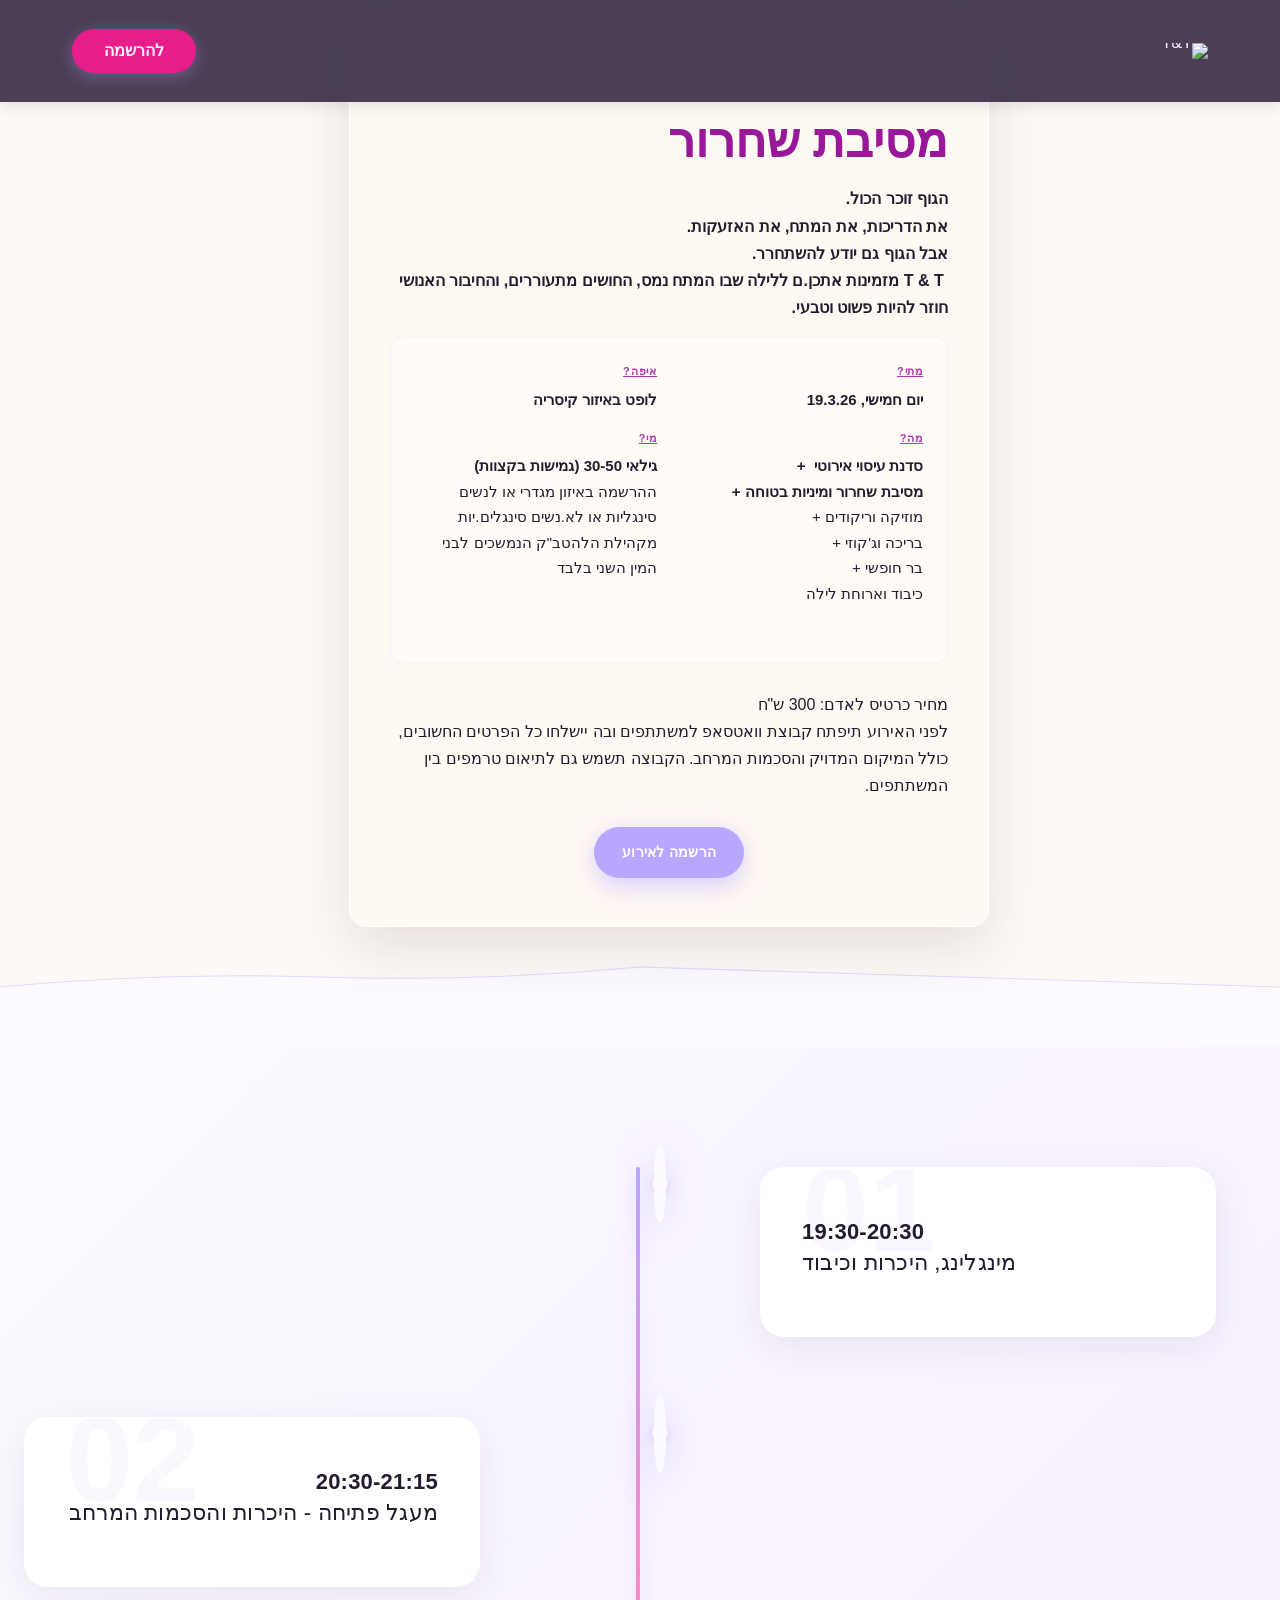
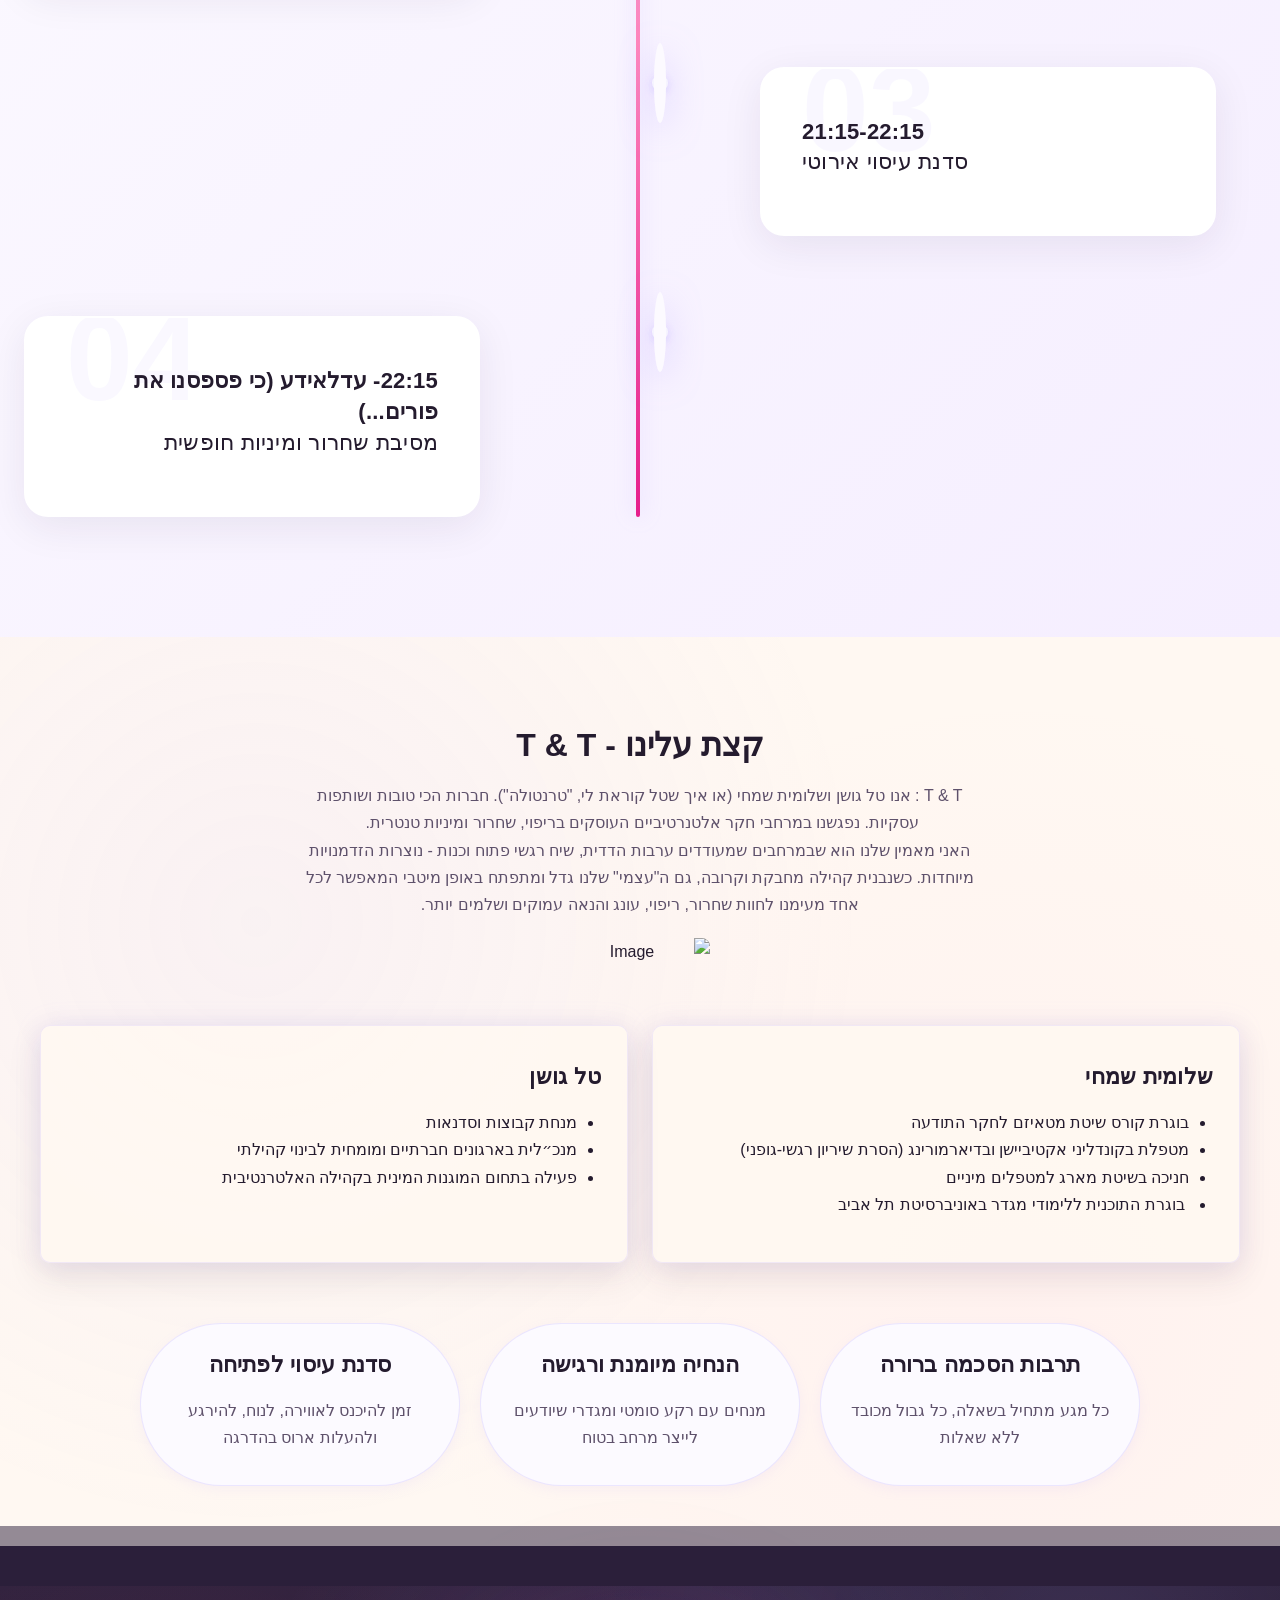
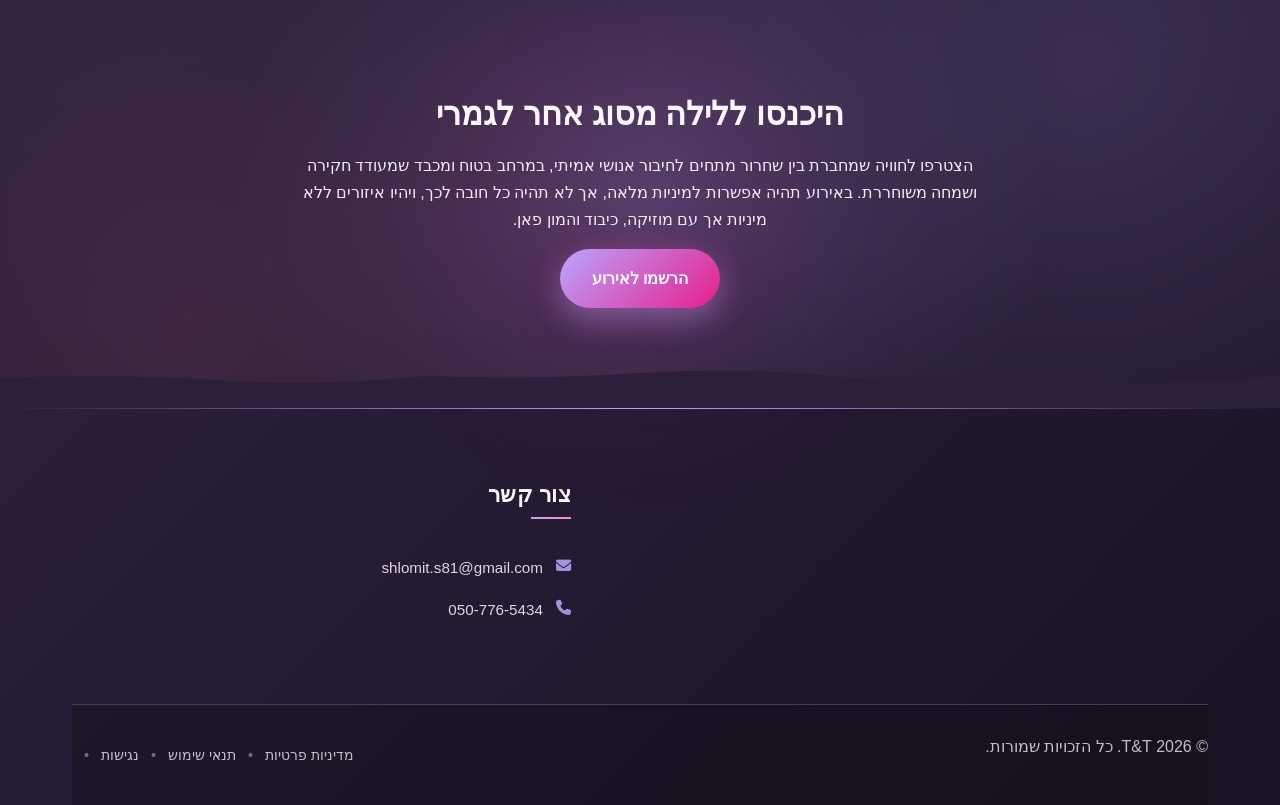
==== commit a6f35568: "Publish: Full site sync" ====
--- a/public/index.html
+++ b/public/index.html
@@ -1 +1 @@
-<!doctype html><html dir="rtl" lang="he"><head><meta charset="UTF-8"><meta content="width=device-width,initial-scale=1" name="viewport"><meta content="index, follow" name="robots"><title>חוויות מגע זוגיות לשחרור מתח ואינטימיות — ZAPPY</title><meta content="גלו סדנאות couples massage workshop במרחב קדוש ומכבד. ZAPPY מציעה ערבי מבוגרים טרנספורמטיביים לשחרור מתח, חיבור אנושי אמיתי וחקר חושני מבוסס הסכמה." name="description"><meta content="couples massage workshop, tension and trauma release, ZAPPY, סדנאות מגע זוגיות, שחרור מתח" name="keywords"><link href="/assets/favicon.ico" rel="icon" type="image/x-icon"><link href="/assets/favicon-16x16.png" rel="icon" type="image/png" sizes="16x16"><link href="/assets/favicon-32x32.png" rel="icon" type="image/png" sizes="32x32"><link href="/assets/favicon-48x48.png" rel="icon" type="image/png" sizes="48x48"><link href="/assets/favicon-192x192.png" rel="icon" type="image/png" sizes="192x192"><link href="/assets/favicon-512x512.png" rel="icon" type="image/png" sizes="512x512"><link href="/assets/apple-touch-icon.png" rel="apple-touch-icon"><script>!function(){"use strict";var t="87315eb5-92f8-407b-a94e-891c50e72c09",e="https://api.zappy5.com/api/analytics/track",a=18e5,n=2592e6,o=!0,i=!0,r=!0;var s=function(){var e="zappy_visitor_"+t,a=null;try{if(a=localStorage.getItem(e)){var o=JSON.parse(a),i=Date.now();if(i-o.created<n)return o.lastSeen=i,localStorage.setItem(e,JSON.stringify(o)),o.id}}catch(t){console.warn("Zappy Analytics: LocalStorage not available")}var r="zv_"+Date.now()+"_"+Math.random().toString(36).substr(2,9);try{localStorage.setItem(e,JSON.stringify({id:r,created:Date.now(),lastSeen:Date.now()}))}catch(t){}return r}(),c=function(){var e="zappy_session_"+t,n=null;try{if(n=sessionStorage.getItem(e)){var o=JSON.parse(n),i=Date.now();if(i-o.timestamp<a)return o.timestamp=i,sessionStorage.setItem(e,JSON.stringify(o)),o.id}}catch(t){console.warn("Zappy Analytics: SessionStorage not available")}var r="zs_"+Date.now()+"_"+Math.random().toString(36).substr(2,9);try{sessionStorage.setItem(e,JSON.stringify({id:r,timestamp:Date.now()}))}catch(t){}return r}();function l(a,n){n=n||{};var o={website_id:t,event_type:a,page_path:window.location.pathname,referrer:document.referrer||"direct",visitor_id:s,session_id:c,metadata:n};if(navigator.sendBeacon){var i=new Blob([JSON.stringify(o)],{type:"application/json"});navigator.sendBeacon(e,i)}else fetch(e,{method:"POST",headers:{"Content-Type":"application/json"},body:JSON.stringify(o),keepalive:!0}).catch(function(t){console.warn("Zappy Analytics: Failed to track event",t)})}o&&l("pageview",{title:document.title,url:window.location.href}),i&&document.addEventListener("click",function(t){var e=t.target;if("BUTTON"===e.tagName||e.closest("button")){var a="BUTTON"===e.tagName?e:e.closest("button");l("click",{element:"button",text:a.textContent.trim().substring(0,100),id:a.id||null,class:a.className||null})}else if("A"===e.tagName||e.closest("a")){var n="A"===e.tagName?e:e.closest("a");l("navigation",{element:"link",text:n.textContent.trim().substring(0,100),href:n.href,external:n.hostname!==window.location.hostname})}},!0),r&&document.addEventListener("submit",function(t){var e=t.target;l("form_submit",{form_id:e.id||null,form_name:e.name||null,form_action:e.action||null,form_method:e.method||"GET"})},!0);var m=Date.now();window.addEventListener("beforeunload",function(){l("page_unload",{time_on_page:Math.floor((Date.now()-m)/1e3),page_path:window.location.pathname})}),window.zappyAnalytics={track:l,getVisitorId:function(){return s},getSessionId:function(){return c}}}()</script><meta content="חוויות מגע זוגיות לשחרור מתח ואינטימיות — T&amp;T" property="og:title"><meta content="גלו סדנאות couples massage workshop במרחב קדוש ומכבד. T&amp;T מציעה ערבי מבוגרים טרנספורמטיביים לשחרור מתח, חיבור אנושי אמיתי וחקר חושני מבוסס הסכמה." property="og:description"><meta content="website" property="og:type"><meta content="he_IL" property="og:locale"><meta content="summary_large_image" name="twitter:card"><meta content="חוויות מגע זוגיות לשחרור מתח ואינטימיות — T&amp;T" name="twitter:title"><meta content="גלו סדנאות couples massage workshop במרחב קדוש ומכבד. T&amp;T מציעה ערבי מבוגרים טרנספורמטיביים לשחרור מתח, חיבור אנושי אמיתי וחקר חושני מבוסס הסכמה." name="twitter:description"><link href="https://cdnjs.cloudflare.com/ajax/libs/font-awesome/6.4.0/css/all.min.css" rel="stylesheet"><link href="/assets/favicon.ico" rel="icon" type="image/x-icon"><link href="/assets/favicon-16x16.png" rel="icon" type="image/png" sizes="16x16"><link href="/assets/favicon-32x32.png" rel="icon" type="image/png" sizes="32x32"><link href="/assets/favicon-48x48.png" rel="icon" type="image/png" sizes="48x48"><link href="/assets/favicon-192x192.png" rel="icon" type="image/png" sizes="192x192"><link href="/assets/favicon-512x512.png" rel="icon" type="image/png" sizes="512x512"><link href="/assets/apple-touch-icon.png" rel="apple-touch-icon"><link href="https://cdn.jsdelivr.net/npm/vanilla-cookieconsent@3/dist/cookieconsent.css" rel="stylesheet"><script src="https://cdn.jsdelivr.net/npm/vanilla-cookieconsent@3/dist/cookieconsent.umd.js"></script><script src="https://cdn.jsdelivr.net/gh/mickidum/acc_toolbar/acctoolbar/acctoolbar.min.js"></script><style data-zappy-section-v2-css="true">.index-cta-section{position:relative;background:linear-gradient(165deg,#2b1f3a 0,#1f1529 100%);background-color:#2b1f3a;color:var(--text-light);padding:80px 24px 140px;overflow:visible;direction:rtl}.index-cta-section::before{content:'';position:absolute;top:0;left:0;width:100%;height:100%;background-image:radial-gradient(circle at 85% 20%,rgba(185,166,255,.15) 0,transparent 45%),radial-gradient(circle at 15% 80%,rgba(255,134,188,.12) 0,transparent 50%);pointer-events:none;z-index:0}.index-cta-section .index-cta-content{position:relative;max-width:900px;margin:0 auto;text-align:center;z-index:1}.index-cta-section .index-cta-text-block{position:relative;z-index:2}.index-cta-section h2{font-family:Fraunces,ui-serif,Georgia,serif;font-size:48px;font-weight:600;line-height:1.2;color:var(--text-light);margin:0 0 24px 0;text-align:center;max-width:none!important}.index-cta-section p{color:var(--text-light);line-height:1.8;margin:0 0 40px 0;text-align:center;max-width:700px;margin-right:auto;margin-left:auto;opacity:.95}.index-cta-section .index-cta-buttons{display:flex;flex-direction:row-reverse;justify-content:center;align-items:center;gap:16px;flex-wrap:wrap}.index-cta-section .btn-cta-primary{display:inline-block;background:linear-gradient(135deg,#b9a6ff 0,#e61e8c 100%);color:#fff;padding:16px 32px;border-radius:999px;font-family:Manrope,ui-sans-serif,system-ui,sans-serif;font-weight:700;font-size:16px;text-decoration:none;box-shadow:0 12px 28px rgba(185,166,255,.35),0 0 40px rgba(230,30,140,.25);transition:all .3s ease;position:relative;overflow:hidden}.index-cta-section .btn-cta-primary::before{content:'';position:absolute;top:0;left:0;width:100%;height:100%;background:linear-gradient(135deg,rgba(255,255,255,.2) 0,transparent 100%);opacity:0;transition:opacity .3s ease}.index-cta-section .btn-cta-primary:hover{transform:translateY(-2px);box-shadow:0 16px 36px rgba(185,166,255,.45),0 0 60px rgba(230,30,140,.35)}.index-cta-section .btn-cta-primary:hover::before{opacity:1}.index-cta-section .btn-cta-secondary{display:inline-block;background:0 0;color:var(--text-light);padding:16px 32px;border-radius:999px;border:2px solid rgba(185,166,255,.4);font-family:Manrope,ui-sans-serif,system-ui,sans-serif;font-weight:600;font-size:16px;text-decoration:none;transition:all .3s ease;backdrop-filter:blur(8px);background-color:rgba(185,166,255,.08)}.index-cta-section .btn-cta-secondary:hover{border-color:rgba(185,166,255,.7);background-color:rgba(185,166,255,.15);transform:translateY(-2px);box-shadow:0 8px 20px rgba(185,166,255,.25)}.index-cta-section .index-cta-glow-orb{position:absolute;top:50%;left:50%;transform:translate(-50%,-50%);width:500px;height:500px;background:radial-gradient(circle,rgba(185,166,255,.25) 0,rgba(230,30,140,.15) 40%,transparent 70%);border-radius:50%;filter:blur(60px);pointer-events:none;z-index:0;opacity:.6;animation:index-cta-pulse 8s ease-in-out infinite}@keyframes index-cta-pulse{0%,100%{transform:translate(-50%,-50%) scale(1);opacity:.6}50%{transform:translate(-50%,-50%) scale(1.15);opacity:.8}}.index-cta-section .index-cta-divider-wrapper{position:absolute;bottom:0;left:0;width:100%;height:60px;pointer-events:none;z-index:5}.index-cta-section .index-cta-divider-wrapper svg{display:block;width:100%;height:100%}@media (max-width:768px){.index-cta-section{padding:60px 16px 120px}.index-cta-section h2{font-size:32px;margin-bottom:20px}.index-cta-section p{font-size:16px;margin-bottom:32px}.index-cta-section .index-cta-buttons{flex-direction:column;gap:12px}.index-cta-section .btn-cta-primary,.index-cta-section .btn-cta-secondary{width:100%;max-width:320px;text-align:center;padding:14px 24px;font-size:15px}.index-cta-section .index-cta-glow-orb{width:300px;height:300px}}</style><link href="/styles.css" rel="stylesheet"><style id="zappy-dropdown-submenu-styles">#navMenu li:has(.sub-menu),.nav-menu li:has(.sub-menu),.navbar li:has(.sub-menu),nav li:has(.sub-menu){position:relative}#navMenu .sub-menu,.nav-menu .sub-menu,.navbar .sub-menu,nav .sub-menu{display:block!important;position:absolute!important;top:100%;left:0;min-width:220px;background:#fff;border-radius:8px;box-shadow:0 8px 25px rgba(0,0,0,.15);padding:8px 0;opacity:0;visibility:hidden;transform:translateY(10px);transition:all .3s ease;z-index:1000;list-style:none;pointer-events:none}#navMenu li:hover>.sub-menu,.nav-menu li:hover>.sub-menu,.navbar li:hover>.sub-menu,nav li:hover>.sub-menu{opacity:1!important;visibility:visible!important;transform:translateY(0)!important;pointer-events:auto!important}.sub-menu li{list-style:none;margin:0;padding:0}.sub-menu a{display:block!important;padding:10px 16px!important;color:var(--text-dark,#333)!important;font-weight:500;text-decoration:none;white-space:nowrap;transition:background-color .2s}.sub-menu a:hover{background-color:#f5f5f5}[dir=rtl] .nav-menu .sub-menu,[dir=rtl] .navbar .sub-menu,[dir=rtl] nav .sub-menu,html[lang=ar] .nav-menu .sub-menu,html[lang=ar] .navbar .sub-menu,html[lang=ar] nav .sub-menu,html[lang=he] .nav-menu .sub-menu,html[lang=he] .navbar .sub-menu,html[lang=he] nav .sub-menu{left:auto!important;right:0!important}.sub-menu:empty,.sub-menu:not(:has(li)),.sub-menu:not(:has(li:not(.zappy-hidden-menu-item))){display:none!important;opacity:0!important;visibility:hidden!important;pointer-events:none!important}li:has(.menu-group-title):hover>.sub-menu{opacity:1!important;visibility:visible!important;transform:translateY(0)!important;pointer-events:auto!important}#navMenu>li>.menu-group-title,.nav-menu>li>.menu-group-title{display:inline-block;padding:.5rem 1rem;cursor:default;user-select:none}@media (max-width:768px){#navMenu .sub-menu,.nav-menu .sub-menu,.navbar .sub-menu,nav .sub-menu{position:static!important;transform:none!important;box-shadow:none!important;background:0 0!important;max-height:0;overflow:hidden;opacity:0;visibility:hidden;transition:max-height .3s ease,opacity .3s ease;padding:0!important;border-radius:0!important}.sub-menu.mobile-expanded{max-height:500px!important;opacity:1!important;visibility:visible!important;padding:8px 0 8px 16px!important}[dir=rtl] .sub-menu.mobile-expanded,html[lang=he] .sub-menu.mobile-expanded{padding:8px 16px 8px 0!important}#navMenu li:hover>.sub-menu,.nav-menu li:hover>.sub-menu,.navbar li:hover>.sub-menu,nav li:hover>.sub-menu{opacity:0;visibility:hidden;pointer-events:none}#navMenu li>.sub-menu.mobile-expanded,.nav-menu li>.sub-menu.mobile-expanded,.navbar li>.sub-menu.mobile-expanded,nav li>.sub-menu.mobile-expanded{opacity:1!important;visibility:visible!important;pointer-events:auto!important}#navMenu li:has(.sub-menu),.nav-menu li:has(.sub-menu),.navbar li:has(.sub-menu),nav li:has(.sub-menu){display:flex!important;flex-wrap:wrap!important;align-items:center!important;position:relative!important;min-height:44px!important}#navMenu li:has(.sub-menu)>a,.nav-menu li:has(.sub-menu)>a,.navbar li:has(.sub-menu)>a,nav li:has(.sub-menu)>a{flex:1!important;min-width:0!important}#navMenu li:has(.sub-menu)>.menu-group-title,.nav-menu li:has(.sub-menu)>.menu-group-title,.navbar li:has(.sub-menu)>.menu-group-title,nav li:has(.sub-menu)>.menu-group-title{flex:1!important;min-width:0!important;padding:0!important;line-height:inherit!important}#navMenu li:has(.sub-menu)>.sub-menu,.nav-menu li:has(.sub-menu)>.sub-menu,.navbar li:has(.sub-menu)>.sub-menu,nav li:has(.sub-menu)>.sub-menu{flex-basis:100%!important;width:100%!important}#navMenu li:has(.sub-menu)>a [class*=arrow],#navMenu li:has(.sub-menu)>a [class*=chevron],.nav-menu li:has(.sub-menu)>a .fa-angle-down,.nav-menu li:has(.sub-menu)>a .fa-chevron-down,.nav-menu li:has(.sub-menu)>a [class*=arrow],.nav-menu li:has(.sub-menu)>a [class*=chevron],nav li:has(.sub-menu)>a [class*=arrow],nav li:has(.sub-menu)>a [class*=chevron]{display:none!important;visibility:hidden!important}.mobile-submenu-toggle{display:flex!important;align-items:center!important;justify-content:center!important;width:44px!important;height:auto!important;background:0 0!important;border:none!important;cursor:pointer!important;color:var(--text-dark)!important;position:static!important;flex-shrink:0!important;align-self:stretch!important;z-index:2!important;padding:0!important;margin:0!important}.mobile-submenu-toggle::after{content:''!important;width:0!important;height:0!important;border-left:6px solid transparent!important;border-right:6px solid transparent!important;border-top:7px solid currentColor!important;transition:transform .3s ease!important}.mobile-submenu-toggle.expanded::after{transform:rotate(180deg)!important}.sub-menu a{padding:10px 0!important;display:block!important;color:var(--text-dark)!important}.navbar .sub-menu li a,.zappy-products-dropdown .sub-menu a,nav.navbar .sub-menu li a{color:var(--text-dark)!important}}@media (min-width:769px){.mobile-submenu-toggle{display:none!important}}</style><style id="mobile-lang-menu-deployed-css">@media (max-width:768px){.lang-switcher,.nav-container .lang-switcher,.nav-cta-container .lang-switcher,.nav-ecommerce-icons .lang-switcher,.nav-icons-left .lang-switcher,.navbar .lang-switcher,.navbar .nav-cta-container .lang-switcher{display:none!important}.mobile-lang-menu{width:100%;border-top:1px solid rgba(128,128,128,.2);padding:8px 0 0 0;margin-top:8px}.mobile-lang-toggle{display:flex!important;align-items:center;justify-content:space-between;width:100%;padding:12px 16px;background:0 0;border:none;cursor:pointer;font-size:15px;color:inherit;font-family:inherit}.mobile-lang-toggle::after{content:'';display:inline-block;width:8px;height:8px;border-right:2px solid currentColor;border-bottom:2px solid currentColor;transform:rotate(45deg);transition:transform .3s ease;margin-left:8px}.mobile-lang-toggle.expanded::after{transform:rotate(-135deg)}.mobile-lang-options{max-height:0;overflow:hidden;transition:max-height .3s ease}.mobile-lang-options.expanded{max-height:300px}.mobile-lang-option{display:flex!important;align-items:center;gap:10px;padding:10px 24px;text-decoration:none;color:inherit;font-size:14px;font-family:inherit}.mobile-lang-option:hover{background:rgba(128,128,128,.1)}.mobile-lang-option.active{font-weight:600;opacity:.7;pointer-events:none}.mobile-lang-option img{width:20px;height:20px;border-radius:50%}}@media (min-width:769px){.mobile-lang-menu{display:none!important}}</style><style id="zappy-widget-visibility">#mic-access-tool-box,#mic-access-tool-general-button,#mic-init-access-tool #mic-access-tool-box,#mic-init-access-tool #mic-access-tool-general-button,#mic-init-access-tool .mic-access-tool-general-button,._access-icon,._access-menu,.mic-access-tool-box,.mic-access-tool-general-button,div[id*=mic-access-tool-box]{display:none!important;visibility:hidden!important;opacity:0!important;pointer-events:none!important}</style></head><body><nav class="navbar" dir="rtl"><button aria-label="תפריט" class="mobile-toggle" data-element-id="btn-1773267801933-qqcnd37tu" data-element-type="button" data-native-element="true" id="mobileToggle"><svg viewbox="0 0 24 24" fill="none" height="24" style="width:24px !important;height:24px !important;display:block !important" width="24" class="hamburger-icon"><path d="M3 12h18M3 6h18M3 18h18" stroke="currentColor" stroke-width="2" stroke-linecap="round"></path></svg><svg viewbox="0 0 24 24" fill="none" height="24" style="display:none !important;width:24px !important;height:24px !important" width="24" class="close-icon"><path d="M18 6L6 18M6 6l12 12" stroke="currentColor" stroke-width="2" stroke-linecap="round"></path></svg></button><button aria-label="התקשר" class="phone-header-btn" data-element-id="btn-1773267801933-v3cj1zqes" data-element-type="button" data-native-element="true"><svg viewbox="0 0 24 24" fill="currentColor" height="24" style="width:24px;height:24px" width="24"><path d="M22 16.92v3a2 2 0 0 1-2.18 2 19.79 19.79 0 0 1-8.63-3.07 19.5 19.5 0 0 1-6-6 19.79 19.79 0 0 1-3.07-8.67A2 2 0 0 1 4.11 2h3a2 2 0 0 1 2 1.72 12.84 12.84 0 0 0 .7 2.81 2 2 0 0 1-.45 2.11L8.09 9.91a16 16 0 0 0 6 6l1.27-1.27a2 2 0 0 1 2.11-.45 12.84 12.84 0 0 0 2.81.7A2 2 0 0 1 22 16.92z"></path></svg></button><div class="nav-container"><div class="nav-right-group"><div class="nav-brand"><a href="/" style="color:rgb(36, 27, 46) !important" class="logo-link"><img alt="T&amp;T" class="zappy-editable-image logo" data-element-id="img-1773270565828-bteb2vy9f" data-element-type="image" src="/assets/t-t-events-and-experiences-logo-1773248964781-0slvv7.webp?v=1773248965121-ynnixu" style="position:relative" data-original-position="static" data-image-type="logo" data-resize-handler-attached="true"></a></div><ul class="nav-menu" id="navMenu"><li><a href="#zappy-section-3">להרשמה</a></li></ul></div><div class="nav-cta-container"><li class="nav-cta-item"><a href="https://docs.google.com/forms/d/e/1FAIpQLScyCDM24zpe6y_FkqQQ-1tdtfMQ0VETSTPiwWZzlEuylU0bng/viewform?usp=header" style="color:rgb(36, 27, 46) !important;border-color:rgb(230, 30, 140) !important;background-color:rgb(230, 30, 140) !important;background-image:none !important" rel="noopener noreferrer" target="_blank" class="nav-cta-btn" data-element-id="btn-1773333081268-lclo4dgwq" data-element-type="button" data-native-element="true" data-text-color="rgb(36, 27, 46)">להרשמה</a></li></div></div></nav><script>window.addEventListener("load",function(){const e=document.querySelector(".navbar, nav, header");if(!e)return void console.log("[Navbar] Navbar element not found");let t=document.getElementById("mobileToggle")||document.querySelector(".mobile-toggle")||document.querySelector(".hamburger")||document.querySelector(".hamburger-menu")||document.querySelector(".menu-toggle")||document.querySelector(".burger-menu")||document.querySelector('[aria-label="Menu"]')||document.querySelector('[aria-label="תפריט"]');const o=document.querySelector(".phone-header-btn"),n=window.getComputedStyle(e);let r=n.backgroundColor;if(console.log("[Navbar] Initial navbar background:",r),"transparent"===r||"rgba(0, 0, 0, 0)"===r||r.startsWith("rgba")&&r.includes(", 0)")){const e=n.backgroundImage;if(e&&"none"!==e)console.log("[Navbar] Navbar has background image/gradient, using dark text"),r="rgb(240, 240, 240)";else{const e=window.getComputedStyle(document.body).backgroundColor;console.log("[Navbar] Navbar transparent, using body background:",e),r=e}}const i=r.match(/\d+/g);if(i&&i.length>=3){const e=(.299*parseInt(i[0])+.587*parseInt(i[1])+.114*parseInt(i[2]))/255;console.log("[Navbar] Mobile button colors preserved from Claude CSS (luminance:",e.toFixed(2)+")");const n=document.createElement("style");n.id="zappy-mobile-nav-fix";document.documentElement.lang;document.documentElement.dir,n.textContent='\n        /* Hide mobile buttons on desktop, show only on mobile */\n        @media (min-width: 769px) {\n          .mobile-toggle,\n          .phone-header-btn {\n            display: none !important;\n          }\n        }\n        \n        /* Show and position mobile buttons correctly on mobile */\n        @media (max-width: 768px) {\n          .mobile-toggle,\n          .phone-header-btn {\n            position: absolute !important;\n            top: 50% !important;\n            transform: translateY(-50%) !important;\n            z-index: 1001 !important;\n            display: flex !important;\n            align-items: center !important;\n            justify-content: center !important;\n            width: 36px !important;\n            height: 36px !important;\n            border-radius: 50% !important;\n            border: none !important;\n            cursor: pointer !important;\n            padding: 6px !important;\n            background: none !important;\n            color: var(--nav-text, var(--text-dark)) !important;\n          }\n          \n          /* LTR positioning (default): hamburger LEFT, phone RIGHT */\n          html:not([dir="rtl"]):not([lang="he"]):not([lang="ar"]) .mobile-toggle,\n          html[dir="ltr"] .mobile-toggle {\n            left: 12px !important;\n            right: auto !important;\n          }\n          html:not([dir="rtl"]):not([lang="he"]):not([lang="ar"]) .phone-header-btn,\n          html[dir="ltr"] .phone-header-btn {\n            right: 12px !important;\n            left: auto !important;\n          }\n          \n          /* RTL positioning: hamburger RIGHT, phone LEFT */\n          html[dir="rtl"] .mobile-toggle,\n          html[lang="he"] .mobile-toggle,\n          html[lang="ar"] .mobile-toggle {\n            right: 12px !important;\n            left: auto !important;\n          }\n          html[dir="rtl"] .phone-header-btn,\n          html[lang="he"] .phone-header-btn,\n          html[lang="ar"] .phone-header-btn {\n            left: 12px !important;\n            right: auto !important;\n          }\n          \n          /* CRITICAL: Ensure nav-container has min-height on mobile */\n          /* All children are positioned absolutely/fixed on mobile, so height:auto collapses to 0 */\n          .nav-container {\n            min-height: 70px !important;\n            position: relative !important;\n          }\n          \n          /* Ensure SVG icons are properly sized and inherit color */\n          .mobile-toggle svg,\n          .phone-header-btn svg {\n            width: 24px !important;\n            height: 24px !important;\n            /* Don\'t force display - let JavaScript control hamburger/close toggle */\n          }\n          \n          /* Reset nav-cta-container on mobile - remove desktop box-shadow/padding */\n          /* that creates a visible ghost box when CTA button is hidden */\n          .nav-cta-container {\n            box-shadow: none !important;\n            padding: 0 !important;\n          }\n          \n          /* Hide nav-cta-container entirely on mobile when there\'s no lang-switcher */\n          /* (only the CTA button is inside, and it\'s hidden on mobile) */\n          .nav-cta-container:not(:has(.lang-switcher)) {\n            display: none !important;\n          }\n          \n          /* CRITICAL: Prevent hero image fade gradient from bleeding over headline text */\n          /* The .image-fade-gradient has bottom: -30px (extends below parent) */\n          /* On mobile stacked layout, this overlaps the h1 text below the image */\n          .hero-image-column {\n            overflow: hidden !important;\n          }\n          .image-fade-gradient {\n            bottom: 0 !important;\n          }\n          \n          /* Hide desktop language switcher on mobile - hamburger menu handles it */\n          /* High specificity to override stored CSS */\n          .lang-switcher,\n          .nav-cta-container .lang-switcher,\n          .nav-container .lang-switcher,\n          .navbar .lang-switcher,\n          .navbar .nav-cta-container .lang-switcher {\n            display: none !important;\n          }\n        }\n      ';const r=document.getElementById("zappy-mobile-nav-fix");r&&r.remove(),document.head.appendChild(n),console.log("[Navbar] Critical CSS injected for mobile nav positioning");const l=window.innerWidth<=768;if(t){const e=t.querySelector(".hamburger-icon"),o=t.querySelector(".close-icon");e&&(e.style.setProperty("width","24px","important"),e.style.setProperty("height","24px","important"),e.style.setProperty("display","block","important")),o&&(o.style.setProperty("width","24px","important"),o.style.setProperty("height","24px","important"),o.style.setProperty("display","none","important")),l?(t.style.setProperty("position","absolute","important"),t.style.setProperty("top","50%","important"),t.style.setProperty("transform","translateY(-50%)","important"),t.style.setProperty("z-index","1001","important"),t.style.removeProperty("left"),t.style.removeProperty("right"),console.log("[Navbar] Mobile toggle positioning applied (mobile viewport)")):(t.style.removeProperty("position"),t.style.removeProperty("top"),t.style.removeProperty("transform"),t.style.removeProperty("z-index"),t.style.removeProperty("left"),t.style.removeProperty("right"),console.log("[Navbar] Desktop viewport - cleared mobile toggle inline positioning"))}if(o){const e=o.querySelector("svg");e&&(e.style.width="24px",e.style.height="24px",e.setAttribute("width","24"),e.setAttribute("height","24")),l?(o.style.setProperty("position","absolute","important"),o.style.setProperty("top","50%","important"),o.style.setProperty("transform","translateY(-50%)","important"),o.style.setProperty("z-index","1001","important"),o.style.removeProperty("left"),o.style.removeProperty("right"),console.log("[Navbar] Phone button positioning applied (mobile viewport)")):(o.style.removeProperty("position"),o.style.removeProperty("top"),o.style.removeProperty("transform"),o.style.removeProperty("z-index"),o.style.removeProperty("left"),o.style.removeProperty("right"),console.log("[Navbar] Desktop viewport - cleared phone button inline positioning"))}}else console.log("[Navbar] Could not parse background color:",r);t=document.getElementById("mobileToggle")||document.querySelector(".mobile-toggle")||document.querySelector(".hamburger")||document.querySelector(".hamburger-menu")||document.querySelector(".menu-toggle")||document.querySelector(".burger-menu")||document.querySelector('[aria-label="Menu"]')||document.querySelector('[aria-label="תפריט"]');const l=document.getElementById("navMenu")||document.querySelector(".nav-menu")||document.querySelector(".nav-links")||document.querySelector("nav ul:not(.submenu)");if(!t||!l)return void console.log("[Navbar] Mobile toggle or menu not found:",{toggle:!!t,menu:!!l});l.id||(l.id="navMenu"),console.log("[Navbar] Initializing mobile menu...");const a=t.cloneNode(!0);t.parentNode.replaceChild(a,t),a.addEventListener("click",function(e){e.preventDefault(),e.stopPropagation();const t=this.querySelector(".hamburger-icon"),o=this.querySelector(".close-icon");l.classList.contains("active")?(l.classList.remove("active"),t&&t.style.setProperty("display","block","important"),o&&o.style.setProperty("display","none","important"),document.body.style.overflow="",console.log("[Navbar] Menu closed")):(l.classList.add("active"),t&&t.style.setProperty("display","none","important"),o&&o.style.setProperty("display","block","important"),document.body.style.overflow="hidden",console.log("[Navbar] Menu opened"))}),l.querySelectorAll("a").forEach(function(e){e.addEventListener("click",function(){if("#"===this.getAttribute("href"))return;const e=a.querySelector(".hamburger-icon"),t=a.querySelector(".close-icon");l.classList.remove("active"),e&&e.style.setProperty("display","block","important"),t&&t.style.setProperty("display","none","important"),document.body.style.overflow="",console.log("[Navbar] Menu closed (link clicked)")})});var s=l.querySelectorAll(".dropdown-toggle");s.forEach(function(e){e.addEventListener("click",function(e){e.preventDefault(),e.stopPropagation();var t=this.closest(".nav-dropdown");t&&(t.parentNode.querySelectorAll(".nav-dropdown.open").forEach(function(e){e!==t&&e.classList.remove("open")}),t.classList.toggle("open"),console.log("[Navbar] Dropdown toggled:",t.classList.contains("open")?"open":"closed"))})}),document.addEventListener("click",function(e){e.target.closest(".nav-dropdown")||document.querySelectorAll(".nav-dropdown.open").forEach(function(e){e.classList.remove("open")})}),console.log("[Navbar] Dropdown handlers initialized for "+s.length+" dropdowns"),o&&o.addEventListener("click",function(){const e=document.querySelectorAll('a[href^="tel:"]'),t=e.length>0?e[0].getAttribute("href").replace("tel:",""):"050-776-5434";window.location.href="tel:"+t,console.log("[Navbar] Phone button clicked")}),console.log("[Navbar] Mobile menu initialized successfully");const p=function(){const e=document.querySelector(".whatsapp-float");e&&(window.innerWidth>=769?(e.style.setProperty("display","none","important"),e.style.setProperty("visibility","hidden","important"),e.style.setProperty("opacity","0","important"),e.style.setProperty("pointer-events","none","important"),console.log("[WhatsApp] Button hidden on desktop")):(e.style.removeProperty("display"),e.style.removeProperty("visibility"),e.style.removeProperty("opacity"),e.style.removeProperty("pointer-events"),console.log("[WhatsApp] Button visible on mobile")))};let c;p(),window.addEventListener("resize",function(){clearTimeout(c),c=setTimeout(p,100)})})</script><main><section class="index-hero-section" id="zappy-section-0" data-layout-spec="בית-hero" style="--zappy-bg-overlay:rgba(255, 248, 242, 0.62);--zappy-bg-image:url(&quot;assets/business-general-hero-upload-1773252700909.webp&quot;);background-image:linear-gradient(rgba(255, 248, 242, 0.62), rgba(255, 248, 242, 0.62)), url(&quot;assets/business-general-hero-upload-1773252700909.webp&quot;);background-size:cover;background-position:center center;background-repeat:no-repeat;position:relative;overflow:hidden" data-hero-type="fullscreen-scrim" data-zappy-bg-color="" data-zappy-bg-image="assets/business-general-hero-upload-1773252700909.webp" data-zappy-bg-overlay-color="#fff8f2" data-zappy-bg-overlay-opacity="62" data-zappy-bg-type="image" data-zappy-bg-video-type="" data-zappy-bg-video-url="" data-zappy-content-align="top-center"><style data-zappy-align-style="true">#zappy-section-0>[data-zappy-align-target]{margin-top:0!important;margin-bottom:auto!important;margin-left:auto!important;margin-right:auto!important;align-items:flex-start!important;justify-content:center!important}@media (max-width:768px){#zappy-section-0>[data-zappy-align-target]{align-items:center!important;justify-content:flex-start!important;margin-top:0!important;margin-bottom:auto!important;margin-left:auto!important;margin-right:auto!important}#zappy-section-0>[data-zappy-align-target]>*{margin-left:auto!important;margin-right:auto!important}}</style><img alt="חלל אירוח יוקרתי מואר באור טבעי" class="zappy-editable-image index-hero-bg-image" data-element-id="img-1773245053439-qc6bap8r2" data-element-type="image" src="/assets/site-index-hero-bg.webp" style="display:none" data-context="Bright, sunlit luxury suite or venue interior with warm natural light streaming through sheer curtains, soft cream and blush tones, elegant modern furniture, plush textures, inviting ambiance that feels safe and welcoming, sophisticated adult space for connection and celebration, professional photography style, high-end hospitality aesthetic" data-hero-bg="true" data-placeholder="index-hero-bg" data-zappy-original-bg="hidden" height="1080" width="1920"><div class="index-hero-scrim" style="opacity:1;display:none" aria-hidden="true" data-zappy-gradient-scrim="true" data-zappy-original-bg="hidden" data-zappy-scrim-orig-opacity=""></div><div class="index-hero-content" data-zappy-align-target="true"><div class="index-hero-card"><h3 style="text-align:center"></h3><div class="zappy-inserted-element" id="zappy-element-1773250433580-khwxwg7t3" style="margin-left:auto;margin-right:auto;width:100%;max-width:559px !important" data-element-id="zappy-element-1773250433580-khwxwg7t3" data-element-type="paragraph"><h3 style="text-align:center" data-element-id="move-1773259824660-55xqfese">&nbsp;</h3><h1><font color="#991799">מסיבת שחרור</font></h1><p><b>הגוף זוכר הכול.<br>את הדריכות, את המתח, את האזעקות.<br>אבל הגוף גם יודע להשתחרר.<br>&nbsp;T &amp; T מזמינות אתכן.ם ללילה שבו המתח נמס, החושים מתעוררים, והחיבור האנושי חוזר להיות פשוט וטבעי.&nbsp;&nbsp;</b></p></div><div class="index-hero-event-module"><div class="index-hero-event-item" style="justify-content:flex-start;width:100%;text-align:right;margin-left:0px;margin-right:0px"><span class="index-hero-event-label"><font color="#b336b3"><u>מתי?</u></font></span><span class="index-hero-event-value">יום חמישי, 19.3.26</span></div><div class="index-hero-event-item"><span class="index-hero-event-label"><font color="#b336b3"><u>איפה?</u></font></span><span class="index-hero-event-value">לופט באיזור קיסריה</span></div><div class="index-hero-event-item index-hero-event-format"><span class="index-hero-event-label"><font color="#b336b3"><u>מה?</u></font></span><span class="index-hero-event-value">סדנת עיסוי אירוטי&nbsp; +<br>מסיבת שחרור ומיניות בטוחה +<br><span style="font-weight:normal">מוזיקה וריקודים +<br>בריכה וג'קוזי +<br>בר חופשי +<br>כיבוד וארוחת לילה</span></span><span class="index-hero-event-value">&nbsp; &nbsp;</span></div><div class="index-hero-event-item index-hero-event-capacity" style="text-align:right"><span class="index-hero-event-label"><font color="#b336b3"><u>מי?</u></font></span><span class="index-hero-event-value">גילאי 30-50 (גמישות בקצוות)<br><span style="font-weight:normal">ההרשמה באיזון מגדרי או לנשים סינגליות או לא.נשים סינגלים.יות מקהילת הלהטב"ק הנמשכים לבני המין השני בלבד</span></span></div></div><div class="zappy-inserted-element" id="zappy-element-1773253408164-8obfubo9q" style="margin-left:auto;margin-right:auto;width:100%;max-width:559px !important" data-element-id="zappy-element-1773253408164-8obfubo9q" data-element-type="h2" data-zappy-newly-inserted="true">מחיר כרטיס לאדם: 300 ש"ח</div><div class="zappy-inserted-element" id="zappy-element-1773252974230-ybuz7u4n7" style="margin-left:auto;margin-right:auto;width:100%;max-width:559px !important" data-element-id="zappy-element-1773252974230-ybuz7u4n7" data-element-type="paragraph">לפני האירוע תיפתח קבוצת וואטסאפ למשתתפים ובה יישלחו כל הפרטים החשובים, כולל המיקום המדויק והסכמות המרחב.&nbsp;הקבוצה תשמש גם לתיאום טרמפים בין המשתתפים.&nbsp;<br>&nbsp;</div><div class="index-hero-cta-row" style="text-align:center !important;display:flex !important;justify-content:center !important;align-items:flex-start !important;width:100% !important"><a href="#https://forms.gle/dmoj5BGZA29bovmg6" style="outline:none;border-color:var(--primary-color, var(--primary, #8B0000)) !important;color:rgb(255, 255, 255) !important;background-color:var(--primary-color, var(--primary, #8B0000)) !important;background-image:none !important" class="btn btn-primary index-hero-btn-primary" data-element-id="btn-1773245053430-p80j5rzd8" data-element-type="button" data-native-element="true">הרשמה לאירוע</a></div></div></div><div class="index-hero-divider-wrapper"><svg viewbox="0 0 1200 120" aria-hidden="true" preserveaspectratio="none" xmlns="http://www.w3.org/2000/svg"><defs><lineargradient id="index-hero-mist-gradient" x1="0%" x2="0%" y1="0%" y2="100%"><stop offset="0%" style="stop-color:#B9A6FF;stop-opacity:0.25"></stop><stop offset="50%" style="stop-color:#FF86BC;stop-opacity:0.18"></stop><stop offset="100%" style="stop-color:#FCFAFF;stop-opacity:0.95"></stop></lineargradient></defs><path d="M0,120 L0,60 Q150,45 300,50 T600,40 Q750,45 900,50 T1200,60 L1200,120 Z" fill="var(--bg-light)"></path><path d="M0,60 Q150,45 300,50 T600,40 Q750,45 900,50 T1200,60" fill="var(--bg-light)" opacity="0.4" stroke="var(--primary)" stroke-width="1"></path></svg></div></section><section class="section" id="layout-1773263803037" style="position:relative;width:100%;max-width:100%;box-sizing:border-box;background:linear-gradient(135deg, var(--bg-light) 0%, #F5EEFF 100%);overflow:hidden;padding:120px 0" data-zappy-section="true"><style>.timeline-grid{max-width:1400px;margin:0 auto;padding:0 24px;display:grid;grid-template-columns:1fr;gap:0;position:relative}.timeline-grid::before{content:'';position:absolute;right:50%;top:0;bottom:0;width:4px;background:linear-gradient(180deg,var(--primary),var(--secondary),var(--accent));border-radius:4px;box-shadow:0 0 20px rgba(185,166,255,.4)}.timeline-item{position:relative;display:grid;grid-template-columns:1fr 80px 1fr;gap:40px;margin-bottom:80px;opacity:0;animation:slideInTimeline .8s ease forwards}.timeline-item:first-child{animation-delay:.1s}.timeline-item:nth-child(2){animation-delay:.2s}.timeline-item:nth-child(3){animation-delay:.3s}.timeline-item:nth-child(4){animation-delay:.4s}@keyframes slideInTimeline{from{opacity:0;transform:translateY(30px)}to{opacity:1;transform:translateY(0)}}.timeline-content-right{grid-column:1;text-align:left;padding-left:60px}.timeline-content-left{grid-column:3;text-align:right;padding-right:60px}.timeline-marker{grid-column:2;display:flex;align-items:center;justify-content:center;position:relative;z-index:2}.timeline-dot{width:80px;height:80px;border-radius:50%;background:linear-gradient(135deg,var(--primary),var(--secondary));border:6px solid var(--bg-light);display:flex;align-items:center;justify-content:center;box-shadow:0 8px 32px rgba(185,166,255,.5);transition:all .4s cubic-bezier(.34, 1.56, .64, 1);position:relative}.timeline-item:hover .timeline-dot{transform:scale(1.2) rotate(360deg);box-shadow:0 12px 48px rgba(230,30,140,.6)}.timeline-dot::before{content:'';position:absolute;width:100%;height:100%;border-radius:50%;background:linear-gradient(135deg,var(--accent),var(--secondary));opacity:0;animation:pulse 2s ease-in-out infinite}@keyframes pulse{0%,100%{transform:scale(.8);opacity:0}50%{transform:scale(1.3);opacity:.3}}.timeline-card{background:#fff;padding:40px;border-radius:24px;box-shadow:0 10px 40px rgba(43,31,58,.08);position:relative;transition:all .4s cubic-bezier(.34, 1.56, .64, 1);border:2px solid transparent;overflow:hidden}.timeline-card::before{content:'';position:absolute;top:0;left:0;right:0;height:6px;background:var(--gradient-primary);transform:scaleX(0);transform-origin:right;transition:transform .6s cubic-bezier(.34, 1.56, .64, 1)}.timeline-item:nth-child(2n) .timeline-card::before{background:var(--gradient-secondary)}.timeline-card:hover::before{transform:scaleX(1);transform-origin:left}.timeline-card:hover{transform:translateY(-8px);box-shadow:0 20px 60px rgba(230,30,140,.15);border-color:var(--primary)}.timeline-card h3{font-family:var(--font-heading);font-size:32px;font-weight:700;color:var(--text-dark);margin:0 0 16px 0;line-height:1.3;position:relative;display:inline-block}.timeline-card h3::after{content:'';position:absolute;bottom:-8px;right:0;width:0;height:3px;background:var(--gradient-primary);transition:width .6s cubic-bezier(.34, 1.56, .64, 1)}.timeline-card:hover h3::after{width:100%}.timeline-number{position:absolute;top:-20px;left:40px;font-family:var(--font-heading);font-size:120px;font-weight:900;color:var(--primary);opacity:.08;line-height:1;pointer-events:none}.timeline-icon-wrapper{position:relative;z-index:1}.timeline-item:nth-child(odd) .timeline-content-right{grid-column:1}.timeline-item:nth-child(odd) .timeline-content-left{grid-column:3;opacity:0;pointer-events:none}.timeline-item:nth-child(2n) .timeline-content-right{opacity:0;pointer-events:none}.timeline-item:nth-child(2n) .timeline-content-left{grid-column:3}@media (max-width:968px){.timeline-grid::before{right:24px;left:auto}.timeline-item{grid-template-columns:80px 1fr;gap:24px;margin-bottom:60px}.timeline-marker{grid-column:1}.timeline-content-left,.timeline-content-right{grid-column:2!important;text-align:right!important;padding:0!important;opacity:1!important;pointer-events:all!important}.timeline-card{padding:32px 24px}.timeline-card h3{font-size:26px}.timeline-number{font-size:80px;top:-10px;left:24px}.timeline-dot{width:64px;height:64px}}@media (max-width:640px){.timeline-card h3{font-size:22px}.timeline-dot{width:56px;height:56px}}</style><div class="timeline-grid"><div class="timeline-item"><div class="timeline-content-right"><div class="timeline-card"><span class="timeline-number">01</span><h3>19:30-20:30<br><span style="font-weight:normal">מינגלינג, היכרות וכיבוד</span></h3></div></div><div class="timeline-marker"><div class="timeline-dot"><div class="timeline-icon-wrapper"></div></div></div><div class="timeline-content-left"></div></div><div class="timeline-item"><div class="timeline-content-right"></div><div class="timeline-marker"><div class="timeline-dot"><div class="timeline-icon-wrapper"></div></div></div><div class="timeline-content-left"><div class="timeline-card"><span class="timeline-number">02</span><h3>20:30-21:15<br><span style="font-weight:normal">מעגל פתיחה - היכרות והסכמות המרחב</span></h3></div></div></div><div class="timeline-item"><div class="timeline-content-right"><div class="timeline-card"><span class="timeline-number">03</span><h3>21:15-22:15<br><span style="font-weight:normal">סדנת עיסוי אירוטי</span></h3></div></div><div class="timeline-marker"><div class="timeline-dot"><div class="timeline-icon-wrapper"></div></div></div><div class="timeline-content-left"></div></div><div class="timeline-item"><div class="timeline-content-right"></div><div class="timeline-marker"><div class="timeline-dot"><div class="timeline-icon-wrapper"></div></div></div><div class="timeline-content-left"><div class="timeline-card"><span class="timeline-number">04</span><h3>22:15- עדלאידע (כי פספסנו את פורים...)<br><span style="font-weight:normal">מסיבת שחרור ומיניות חופשית</span></h3></div></div></div></div></section><section class="index-testimonials-section" id="zappy-section-16" data-layout-spec="בית-testimonials"><div class="index-testimonials-section__container" id="zappy-section-17"><div class="index-testimonials-section__intro" id="zappy-section-18"><h2 class="index-testimonials-section__title">קצת עלינו - T &amp; T</h2><p class="index-testimonials-section__subtitle">T &amp; T : אנו טל גושן ושלומית שמחי (או איך שטל קוראת לי, "טרנטולה"). חברות הכי טובות ושותפות עסקיות. נפגשנו במרחבי חקר אלטנרטיביים העוסקים בריפוי, שחרור ומיניות טנטרית.&nbsp;<br>האני מאמין שלנו הוא שבמרחבים שמעודדים ערבות הדדית, שיח רגשי פתוח וכנות - נוצרות הזדמנויות מיוחדות. כשנבנית קהילה מחבקת וקרובה, גם ה"עצמי" שלנו גדל ומתפתח באופן מיטבי המאפשר לכל אחד מעימנו לחוות שחרור, ריפוי, עונג והנאה עמוקים ושלמים יותר.</p><div class="zappy-inserted-element" id="zappy-element-1773264961615-uk7couvjj" style="margin:20px auto;max-width:700px !important;text-align:center;justify-content:center" data-element-id="zappy-element-1773264961615-uk7couvjj" data-element-type="image" data-zappy-newly-inserted="true"><img alt="Image" class="zappy-editable-image zappy-resizable-hover" data-element-id="zappy-element-1773264961615-uk7couvjj" data-element-type="image" src="/assets/business-general-service-upload-1773264974633.webp" style="width:140px;height:auto;border-radius:8px;max-width:none;object-fit:cover;margin-top:20px;margin-right:auto !important;margin-bottom:20px;margin-left:auto !important;position:relative;object-position:50% 50%;display:block" data-original-position="static" id="zappy-element-1773264961615-uk7couvjj"></div></div><div class="zappy-preserve-css-grid index-testimonials-section__cards" id="zappy-section-19" style="display:grid;grid-template-columns:repeat(2, minmax(0, 1fr))" data-original-gap="24px" data-original-item-width="583" data-zappy-auto-grid="true" data-zappy-explicit-columns="true"><div class="index-testimonials-section__card" id="zappy-section-20"><h3 class="index-testimonials-section__name">שלומית שמחי</h3><ul><li>בוגרת קורס שיטת מטאיזם לחקר התודעה</li><li>מטפלת בקונדליני אקטיביישן ובדיארמורינג (הסרת שיריון רגשי-גופני)<br></li><li>חניכה בשיטת מארג למטפלים מיניים<br></li><li>&nbsp;בוגרת התוכנית ללימודי מגדר באוניברסיטת תל אביב</li></ul></div><div class="index-testimonials-section__card" id="zappy-section-21"><h3 class="index-testimonials-section__name">טל גושן</h3><ul><li>מנחת קבוצות וסדנאות</li><li>מנכ״לית בארגונים חברתיים ומומחית לבינוי קהילתי</li><li>פעילה בתחום המוגנות המינית בקהילה האלטרנטיבית&nbsp;</li></ul></div></div><div class="zappy-preserve-css-grid index-testimonials-section__mentions" id="zappy-section-23" style="display:grid;grid-template-columns:320px 320px 320px" data-original-gap="20px" data-original-item-width="320" data-zappy-auto-grid="true"><div class="index-testimonials-section__mention-pill" id="zappy-section-24"><h3 class="index-testimonials-section__mention-title">תרבות הסכמה ברורה</h3><p class="index-testimonials-section__mention-text">כל מגע מתחיל בשאלה, כל גבול מכובד ללא שאלות</p></div><div class="index-testimonials-section__mention-pill" id="zappy-section-25"><h3 class="index-testimonials-section__mention-title">הנחיה מיומנת ורגישה</h3><p class="index-testimonials-section__mention-text">מנחים עם רקע סומטי ומגדרי שיודעים לייצר מרחב בטוח</p></div><div class="index-testimonials-section__mention-pill" id="zappy-section-26"><h3 class="index-testimonials-section__mention-title">סדנת עיסוי לפתיחה</h3><p class="index-testimonials-section__mention-text">זמן להיכנס לאווירה, לנוח, להירגע ולהעלות ארוס בהדרגה</p></div></div></div><div class="index-testimonials-section__divider-wrapper" id="zappy-section-27"><svg viewbox="0 0 1200 60" aria-hidden="true" preserveaspectratio="none" xmlns="http://www.w3.org/2000/svg"><defs><pattern height="40" id="sparkle-dust-pattern" patternunits="userSpaceOnUse" width="40" x="0" y="0"><circle cx="5" cy="5" fill="rgba(185,166,255,0.15)" r="0.8"></circle><circle cx="20" cy="15" fill="rgba(255,134,188,0.12)" r="0.6"></circle><circle cx="35" cy="8" fill="rgba(230,30,140,0.10)" r="0.7"></circle><circle cx="12" cy="28" fill="rgba(185,166,255,0.08)" r="0.5"></circle><circle cx="30" cy="32" fill="rgba(255,134,188,0.10)" r="0.6"></circle></pattern><lineargradient id="sparkle-fade" x1="0%" x2="0%" y1="0%" y2="100%"><stop offset="0%" style="stop-color:rgba(185,166,255,0.18);stop-opacity:1"></stop><stop offset="100%" style="stop-color:rgba(185,166,255,0);stop-"></stop></lineargradient></defs><path d="M0,60 L0,0 L1200,0 L1200,60 Z" fill="#2B1F3A" opacity="0.5"></path><path d="M0,60 L0,20 L1200,20 L1200,60 Z" fill="#2B1F3A"></path><path d="M0,60 L0,40 L1200,40 L1200,60 Z" fill="#2B1F3A"></path></svg></div></section><section class="index-cta-section" id="zappy-section-3" data-layout-spec="בית-cta" style="opacity:1" data-zappy-section="true"><div class="index-cta-content"><div class="index-cta-text-block"><h2>היכנסו ללילה מסוג אחר לגמרי</h2><p>הצטרפו לחוויה שמחברת בין שחרור מתחים לחיבור אנושי אמיתי, במרחב בטוח ומכבד שמעודד חקירה ושמחה משוחררת. באירוע תהיה אפשרות למיניות מלאה, אך לא תהיה כל חובה לכך, ויהיו איזורים ללא מיניות אך עם מוזיקה, כיבוד והמון פאן.</p><div class="index-cta-buttons" style="text-align:center !important;display:flex !important;justify-content:center !important;align-items:flex-start !important;width:100% !important"><a href="https://t-t.zappy5.app/" style="outline:none;border-color:transparent !important;color:rgb(255, 255, 255) !important;background-color:transparent !important;background-image:linear-gradient(135deg, rgb(185, 166, 255), rgb(230, 30, 140)) !important" rel="noopener noreferrer" target="_blank" class="btn-cta-primary" data-element-id="btn-1773325028682-8wsfmxy0l" data-element-type="button" data-native-element="true">הרשמו לאירוע</a></div></div><div class="index-cta-glow-orb"></div></div><div class="index-cta-divider-wrapper"><svg viewbox="0 0 1200 60" aria-hidden="true" preserveaspectratio="none" xmlns="http://www.w3.org/2000/svg"><path d="M0,60 L0,30 Q100,25 200,32 T400,28 Q500,32 600,25 T800,30 Q900,28 1000,32 T1200,28 L1200,60 Z" fill="#2B1F3A"></path></svg></div></section></main><footer class="site-footer"><div class="footer-container"><div class="footer-top"><div class="footer-column footer-about"></div><div class="footer-column footer-links"><ul class="footer-nav"><li><a href="#features"></a></li><li><a href="#story"></a></li><li><a href="#gallery"></a></li><li><a href="#testimonials"></a></li><li><a href="#contact"></a></li></ul></div><div class="footer-column footer-contact"><h3 class="footer-title">צור קשר</h3><ul class="contact-list"><li><i class="fas fa-envelope" data-element-id="icon-1773270640259-2hts9puj4" data-element-type="icon" data-icon-type="fontawesome"></i><a href="mailto:shlomit.s81@gmail.com">shlomit.s81@gmail.com</a></li><li><i class="fas fa-phone" data-element-id="icon-1773270640259-e3zo5k56x" data-element-type="icon" data-icon-type="fontawesome"></i><a href="tel:050-776-5434">050-776-5434</a></li><li><a href="/"></a></li></ul></div><div class="footer-column footer-social"><div class="social-links"><a href="#" style="display:none !important" rel="noopener" target="_blank" aria-label="Facebook"><i class="fab fa-facebook-f"></i></a><a href="#" style="display:none !important" rel="noopener" target="_blank" aria-label="Instagram"><i class="fab fa-instagram"></i></a><a href="#" style="display:none !important" rel="noopener" target="_blank" aria-label="WhatsApp"><i class="fab fa-whatsapp"></i></a></div></div></div><div class="footer-bottom"><div class="footer-bottom-content"><p class="copyright">© 2026 T&amp;T. כל הזכויות שמורות.</p><div class="footer-legal"><a href="/privacy">מדיניות פרטיות</a><span class="separator">•</span><a href="/terms">תנאי שימוש</a><span class="separator">•</span><a href="/accessibility">נגישות</a><span class="separator">•</span><a href="https://zappy5.com" target="_blank" class="zappy-attribution"><br></a></div></div></div></div></footer><div data-integration="accessibility:toolbar"></div><script src="/script.js"></script><script id="zappy-mobile-submenu-script">!function(){function e(){if(window.innerWidth>768)return document.querySelectorAll(".mobile-submenu-toggle").forEach(function(e){e.remove()}),void document.querySelectorAll(".sub-menu.mobile-expanded").forEach(function(e){e.classList.remove("mobile-expanded")});document.querySelectorAll(".nav-menu li:has(.sub-menu), nav li:has(.sub-menu), .navbar li:has(.sub-menu), #navMenu li:has(.sub-menu)").forEach(function(e){if(!e.querySelector(".mobile-submenu-toggle")){var t=e.querySelector(".sub-menu"),n=e.querySelector(":scope > a");if(t&&n){var o=document.createElement("button");o.className="mobile-submenu-toggle",o.setAttribute("aria-label","Toggle submenu"),o.setAttribute("type","button"),n.insertAdjacentElement("afterend",o),o.addEventListener("click",function(e){e.preventDefault(),e.stopPropagation(),document.querySelectorAll(".sub-menu.mobile-expanded").forEach(function(e){if(e!==t){e.classList.remove("mobile-expanded");var n=e.parentElement.querySelector(".mobile-submenu-toggle");n&&n.classList.remove("expanded")}}),t.classList.toggle("mobile-expanded"),o.classList.toggle("expanded")})}}})}var t;"loading"===document.readyState?document.addEventListener("DOMContentLoaded",e):e(),window.addEventListener("resize",function(){clearTimeout(t),t=setTimeout(e,250)});var n=new MutationObserver(function(t){t.forEach(function(t){if("attributes"===t.type){var n=t.target;n.classList&&(n.classList.contains("active")||n.classList.contains("open"))&&setTimeout(e,100)}})});setTimeout(function(){document.querySelectorAll(".mobile-menu, .nav-menu, #navMenu, nav").forEach(function(e){n.observe(e,{attributes:!0,attributeFilter:["class","style"]})})},500)}()</script><script id="zappy-navbar-scroll-effect">!function(){var e=document.querySelector("nav.navbar,.navbar:not(.zappy-catalog-menu)"),t=document.querySelector(".zappy-catalog-menu,#zappy-catalog-menu");if(e){var r="rgba(43,31,58,0.85)",o=getComputedStyle(document.documentElement),a=(o.getPropertyValue("--text-dark").trim(),o.getPropertyValue("--text-light").trim()||"#ffffff");e.style.transition="background 0.3s ease,backdrop-filter 0.3s ease,-webkit-backdrop-filter 0.3s ease,box-shadow 0.3s ease",t&&(t.style.transition="background 0.3s ease,backdrop-filter 0.3s ease,-webkit-backdrop-filter 0.3s ease");var s="a,.navbar-brand,.navbar-brand a,.dropdown-toggle,.mobile-toggle,.phone-header-btn,.mobile-hamburger-btn,.mobile-close-btn,.mobile-submenu-toggle,.nav-link",n=["cart-link","login-link","nav-search-toggle","search-toggle"];window.addEventListener("scroll",w,{passive:!0}),window.addEventListener("resize",w,{passive:!0}),w();var l=document.querySelector('section[class*="hero"],[data-hero-type],main>section:first-child'),i=!1;if(l){var d=getComputedStyle(l),p=d.backgroundImage;if(p&&"none"!==p)if(-1!==p.indexOf("url(")){var c=d.backgroundColor.match(/\d+/g);i=!(c&&c.length>=3)||v(parseInt(c[0]),parseInt(c[1]),parseInt(c[2]))<.4}else if(-1!==p.indexOf("gradient")){var b=p.match(/rgba?\(\s*(\d+)\s*,\s*(\d+)\s*,\s*(\d+)/g);if(b&&b.length>0){for(var y=0,g=0;g<b.length;g++){var m=b[g].match(/\d+/g);y+=v(parseInt(m[0]),parseInt(m[1]),parseInt(m[2]))}i=y/b.length<.4}else i=!0}else i=!0;else{var u=d.backgroundColor.match(/\d+/g);u&&u.length>=3&&(i=v(parseInt(u[0]),parseInt(u[1]),parseInt(u[2]))<.4)}}i||(window.removeEventListener("scroll",w),window.removeEventListener("resize",w),e.classList.add("scrolled"),window.innerWidth>768&&(e.style.setProperty("--frosted-text",a),e.style.setProperty("background-image","none","important"),e.style.setProperty("background-color",r,"important"),e.style.backdropFilter="blur(12px)",e.style.webkitBackdropFilter="blur(12px)",e.style.boxShadow="0 2px 16px rgba(0,0,0,0.12)",k(e,a)),t&&(t.classList.add("scrolled"),window.innerWidth>768&&(t.style.setProperty("background",r,"important"),t.style.setProperty("backdrop-filter","blur(12px)","important"),t.style.setProperty("-webkit-backdrop-filter","blur(12px)","important"),k(t,a))),window._zappyNavNoDarkHero=!0)}function k(e,t){for(var r=e.querySelectorAll(s),o=0;o<r.length;o++){var a=!1;(r[o].closest(".sub-menu")||r[o].closest(".dropdown-menu"))&&(a=!0);for(var l=0;l<n.length;l++)if(r[o].classList.contains(n[l])){a=!0;break}a||r[o].style.setProperty("color",t,"important")}}function f(e){for(var t=e.querySelectorAll(s),r=0;r<t.length;r++)t[r].closest(".sub-menu")||t[r].closest(".dropdown-menu")||t[r].style.removeProperty("color")}function w(){if(!window._zappyNavNoDarkHero){if(window.innerWidth<=768)return e.classList.remove("scrolled"),f(e),void(t&&(t.classList.remove("scrolled"),f(t)));(window.scrollY||window.pageYOffset)>60?(e.classList.add("scrolled"),e.style.setProperty("background-color",r,"important"),e.style.setProperty("background-image","none","important"),e.style.setProperty("--frosted-text",a),e.style.backdropFilter="blur(12px)",e.style.webkitBackdropFilter="blur(12px)",e.style.boxShadow="0 2px 16px rgba(0,0,0,0.12)",k(e,a),t&&(t.classList.add("scrolled"),t.style.setProperty("background",r,"important"),t.style.setProperty("backdrop-filter","blur(12px)","important"),t.style.setProperty("-webkit-backdrop-filter","blur(12px)","important"),k(t,a))):(e.classList.remove("scrolled"),e.style.setProperty("background-color","transparent","important"),e.style.removeProperty("background-image"),e.style.removeProperty("--frosted-text"),e.style.backdropFilter="none",e.style.webkitBackdropFilter="none",e.style.boxShadow="none",f(e),t&&(t.classList.remove("scrolled"),t.style.setProperty("background","transparent","important"),t.style.setProperty("backdrop-filter","none","important"),t.style.setProperty("-webkit-backdrop-filter","none","important"),f(t)))}}function v(e,t,r){return t/=255,r/=255,.2126*(e=(e/=255)<=.03928?e/12.92:Math.pow((e+.055)/1.055,2.4))+.7152*(t=t<=.03928?t/12.92:Math.pow((t+.055)/1.055,2.4))+.0722*(r=r<=.03928?r/12.92:Math.pow((r+.055)/1.055,2.4))}}()</script><script id="zappy-mobile-lang-menu-script">!function(){function e(){if(window.innerWidth>768){var e=document.querySelector(".mobile-lang-menu");e&&e.remove()}else if(!document.querySelector(".mobile-lang-menu")){var n=document.querySelector(".lang-switcher");if(n){var a=n.querySelector(".lang-switcher-dropdown");if(a){var i=a.querySelectorAll(".lang-option");if(0!==i.length){var t=document.getElementById("navMenu")||document.querySelector(".nav-menu")||document.querySelector("nav ul");if(t){var l=document.documentElement.lang||"en",s=document.createElement("div");s.className="mobile-lang-menu";var c={he:{name:"עברית",flag:"https://api.iconify.design/circle-flags/il.svg"},en:{name:"English",flag:"https://api.iconify.design/circle-flags/us.svg"},ar:{name:"العربية",flag:"https://api.iconify.design/circle-flags/sa.svg"},fr:{name:"Français",flag:"https://api.iconify.design/circle-flags/fr.svg"},es:{name:"Español",flag:"https://api.iconify.design/circle-flags/es.svg"},de:{name:"Deutsch",flag:"https://api.iconify.design/circle-flags/de.svg"},ru:{name:"Русский",flag:"https://api.iconify.design/circle-flags/ru.svg"},zh:{name:"中文",flag:"https://api.iconify.design/circle-flags/cn.svg"},ja:{name:"日本語",flag:"https://api.iconify.design/circle-flags/jp.svg"},pt:{name:"Português",flag:"https://api.iconify.design/circle-flags/br.svg"},it:{name:"Italiano",flag:"https://api.iconify.design/circle-flags/it.svg"},ko:{name:"한국어",flag:"https://api.iconify.design/circle-flags/kr.svg"}}[l]||{name:l,flag:""},r=document.createElement("button");r.className="mobile-lang-toggle",r.type="button";var g=c.flag?'<img src="'+c.flag+'" width="20" height="20" alt="" style="border-radius:50%;margin-right:8px;margin-left:8px;">':"";r.innerHTML=g+c.name,s.appendChild(r);var o=document.createElement("div");o.className="mobile-lang-options";var d=document.createElement("a");d.className="mobile-lang-option active",d.href="#",d.innerHTML=g+c.name,o.appendChild(d),i.forEach(function(e){var n=document.createElement("a");n.className="mobile-lang-option",n.href=e.getAttribute("href"),n.innerHTML=e.innerHTML,o.appendChild(n)}),s.appendChild(o),t.appendChild(s),r.addEventListener("click",function(e){e.preventDefault(),e.stopPropagation(),r.classList.toggle("expanded"),o.classList.toggle("expanded")})}}}}}}"loading"===document.readyState?document.addEventListener("DOMContentLoaded",e):e(),window.addEventListener("resize",function(){clearTimeout(window._mlrt),window._mlrt=setTimeout(e,250)})}()</script></body></html>+<!doctype html><html dir="rtl" lang="he"><head><meta charset="UTF-8"><meta content="width=device-width,initial-scale=1" name="viewport"><meta content="index, follow" name="robots"><title>חוויות מגע זוגיות לשחרור מתח ואינטימיות — ZAPPY</title><meta content="גלו סדנאות couples massage workshop במרחב קדוש ומכבד. ZAPPY מציעה ערבי מבוגרים טרנספורמטיביים לשחרור מתח, חיבור אנושי אמיתי וחקר חושני מבוסס הסכמה." name="description"><meta content="couples massage workshop, tension and trauma release, ZAPPY, סדנאות מגע זוגיות, שחרור מתח" name="keywords"><link href="/assets/favicon.ico" rel="icon" type="image/x-icon"><link href="/assets/favicon-16x16.png" rel="icon" type="image/png" sizes="16x16"><link href="/assets/favicon-32x32.png" rel="icon" type="image/png" sizes="32x32"><link href="/assets/favicon-48x48.png" rel="icon" type="image/png" sizes="48x48"><link href="/assets/favicon-192x192.png" rel="icon" type="image/png" sizes="192x192"><link href="/assets/favicon-512x512.png" rel="icon" type="image/png" sizes="512x512"><link href="/assets/apple-touch-icon.png" rel="apple-touch-icon"><script>!function(){"use strict";var t="87315eb5-92f8-407b-a94e-891c50e72c09",e="https://api.zappy5.com/api/analytics/track",a=18e5,n=2592e6,o=!0,i=!0,r=!0;var s=function(){var e="zappy_visitor_"+t,a=null;try{if(a=localStorage.getItem(e)){var o=JSON.parse(a),i=Date.now();if(i-o.created<n)return o.lastSeen=i,localStorage.setItem(e,JSON.stringify(o)),o.id}}catch(t){console.warn("Zappy Analytics: LocalStorage not available")}var r="zv_"+Date.now()+"_"+Math.random().toString(36).substr(2,9);try{localStorage.setItem(e,JSON.stringify({id:r,created:Date.now(),lastSeen:Date.now()}))}catch(t){}return r}(),c=function(){var e="zappy_session_"+t,n=null;try{if(n=sessionStorage.getItem(e)){var o=JSON.parse(n),i=Date.now();if(i-o.timestamp<a)return o.timestamp=i,sessionStorage.setItem(e,JSON.stringify(o)),o.id}}catch(t){console.warn("Zappy Analytics: SessionStorage not available")}var r="zs_"+Date.now()+"_"+Math.random().toString(36).substr(2,9);try{sessionStorage.setItem(e,JSON.stringify({id:r,timestamp:Date.now()}))}catch(t){}return r}();function l(a,n){n=n||{};var o={website_id:t,event_type:a,page_path:window.location.pathname,referrer:document.referrer||"direct",visitor_id:s,session_id:c,metadata:n};if(navigator.sendBeacon){var i=new Blob([JSON.stringify(o)],{type:"application/json"});navigator.sendBeacon(e,i)}else fetch(e,{method:"POST",headers:{"Content-Type":"application/json"},body:JSON.stringify(o),keepalive:!0}).catch(function(t){console.warn("Zappy Analytics: Failed to track event",t)})}o&&l("pageview",{title:document.title,url:window.location.href}),i&&document.addEventListener("click",function(t){var e=t.target;if("BUTTON"===e.tagName||e.closest("button")){var a="BUTTON"===e.tagName?e:e.closest("button");l("click",{element:"button",text:a.textContent.trim().substring(0,100),id:a.id||null,class:a.className||null})}else if("A"===e.tagName||e.closest("a")){var n="A"===e.tagName?e:e.closest("a");l("navigation",{element:"link",text:n.textContent.trim().substring(0,100),href:n.href,external:n.hostname!==window.location.hostname})}},!0),r&&document.addEventListener("submit",function(t){var e=t.target;l("form_submit",{form_id:e.id||null,form_name:e.name||null,form_action:e.action||null,form_method:e.method||"GET"})},!0);var m=Date.now();window.addEventListener("beforeunload",function(){l("page_unload",{time_on_page:Math.floor((Date.now()-m)/1e3),page_path:window.location.pathname})}),window.zappyAnalytics={track:l,getVisitorId:function(){return s},getSessionId:function(){return c}}}()</script><meta content="חוויות מגע זוגיות לשחרור מתח ואינטימיות — T&amp;T" property="og:title"><meta content="גלו סדנאות couples massage workshop במרחב קדוש ומכבד. T&amp;T מציעה ערבי מבוגרים טרנספורמטיביים לשחרור מתח, חיבור אנושי אמיתי וחקר חושני מבוסס הסכמה." property="og:description"><meta content="website" property="og:type"><meta content="he_IL" property="og:locale"><meta content="summary_large_image" name="twitter:card"><meta content="חוויות מגע זוגיות לשחרור מתח ואינטימיות — T&amp;T" name="twitter:title"><meta content="גלו סדנאות couples massage workshop במרחב קדוש ומכבד. T&amp;T מציעה ערבי מבוגרים טרנספורמטיביים לשחרור מתח, חיבור אנושי אמיתי וחקר חושני מבוסס הסכמה." name="twitter:description"><link href="https://cdnjs.cloudflare.com/ajax/libs/font-awesome/6.4.0/css/all.min.css" rel="stylesheet"><link href="/assets/favicon.ico" rel="icon" type="image/x-icon"><link href="/assets/favicon-16x16.png" rel="icon" type="image/png" sizes="16x16"><link href="/assets/favicon-32x32.png" rel="icon" type="image/png" sizes="32x32"><link href="/assets/favicon-48x48.png" rel="icon" type="image/png" sizes="48x48"><link href="/assets/favicon-192x192.png" rel="icon" type="image/png" sizes="192x192"><link href="/assets/favicon-512x512.png" rel="icon" type="image/png" sizes="512x512"><link href="/assets/apple-touch-icon.png" rel="apple-touch-icon"><link href="https://cdn.jsdelivr.net/npm/vanilla-cookieconsent@3/dist/cookieconsent.css" rel="stylesheet"><script src="https://cdn.jsdelivr.net/npm/vanilla-cookieconsent@3/dist/cookieconsent.umd.js"></script><script src="https://cdn.jsdelivr.net/gh/mickidum/acc_toolbar/acctoolbar/acctoolbar.min.js"></script><style data-zappy-section-v2-css="true">.index-cta-section{position:relative;background:linear-gradient(165deg,#2b1f3a 0,#1f1529 100%);background-color:#2b1f3a;color:var(--text-light);padding:80px 24px 140px;overflow:visible;direction:rtl}.index-cta-section::before{content:'';position:absolute;top:0;left:0;width:100%;height:100%;background-image:radial-gradient(circle at 85% 20%,rgba(185,166,255,.15) 0,transparent 45%),radial-gradient(circle at 15% 80%,rgba(255,134,188,.12) 0,transparent 50%);pointer-events:none;z-index:0}.index-cta-section .index-cta-content{position:relative;max-width:900px;margin:0 auto;text-align:center;z-index:1}.index-cta-section .index-cta-text-block{position:relative;z-index:2}.index-cta-section h2{font-family:Fraunces,ui-serif,Georgia,serif;font-size:48px;font-weight:600;line-height:1.2;color:var(--text-light);margin:0 0 24px 0;text-align:center;max-width:none!important}.index-cta-section p{color:var(--text-light);line-height:1.8;margin:0 0 40px 0;text-align:center;max-width:700px;margin-right:auto;margin-left:auto;opacity:.95}.index-cta-section .index-cta-buttons{display:flex;flex-direction:row-reverse;justify-content:center;align-items:center;gap:16px;flex-wrap:wrap}.index-cta-section .btn-cta-primary{display:inline-block;background:linear-gradient(135deg,#b9a6ff 0,#e61e8c 100%);color:#fff;padding:16px 32px;border-radius:999px;font-family:Manrope,ui-sans-serif,system-ui,sans-serif;font-weight:700;font-size:16px;text-decoration:none;box-shadow:0 12px 28px rgba(185,166,255,.35),0 0 40px rgba(230,30,140,.25);transition:all .3s ease;position:relative;overflow:hidden}.index-cta-section .btn-cta-primary::before{content:'';position:absolute;top:0;left:0;width:100%;height:100%;background:linear-gradient(135deg,rgba(255,255,255,.2) 0,transparent 100%);opacity:0;transition:opacity .3s ease}.index-cta-section .btn-cta-primary:hover{transform:translateY(-2px);box-shadow:0 16px 36px rgba(185,166,255,.45),0 0 60px rgba(230,30,140,.35)}.index-cta-section .btn-cta-primary:hover::before{opacity:1}.index-cta-section .btn-cta-secondary{display:inline-block;background:0 0;color:var(--text-light);padding:16px 32px;border-radius:999px;border:2px solid rgba(185,166,255,.4);font-family:Manrope,ui-sans-serif,system-ui,sans-serif;font-weight:600;font-size:16px;text-decoration:none;transition:all .3s ease;backdrop-filter:blur(8px);background-color:rgba(185,166,255,.08)}.index-cta-section .btn-cta-secondary:hover{border-color:rgba(185,166,255,.7);background-color:rgba(185,166,255,.15);transform:translateY(-2px);box-shadow:0 8px 20px rgba(185,166,255,.25)}.index-cta-section .index-cta-glow-orb{position:absolute;top:50%;left:50%;transform:translate(-50%,-50%);width:500px;height:500px;background:radial-gradient(circle,rgba(185,166,255,.25) 0,rgba(230,30,140,.15) 40%,transparent 70%);border-radius:50%;filter:blur(60px);pointer-events:none;z-index:0;opacity:.6;animation:index-cta-pulse 8s ease-in-out infinite}@keyframes index-cta-pulse{0%,100%{transform:translate(-50%,-50%) scale(1);opacity:.6}50%{transform:translate(-50%,-50%) scale(1.15);opacity:.8}}.index-cta-section .index-cta-divider-wrapper{position:absolute;bottom:0;left:0;width:100%;height:60px;pointer-events:none;z-index:5}.index-cta-section .index-cta-divider-wrapper svg{display:block;width:100%;height:100%}@media (max-width:768px){.index-cta-section{padding:60px 16px 120px}.index-cta-section h2{font-size:32px;margin-bottom:20px}.index-cta-section p{font-size:16px;margin-bottom:32px}.index-cta-section .index-cta-buttons{flex-direction:column;gap:12px}.index-cta-section .btn-cta-primary,.index-cta-section .btn-cta-secondary{width:100%;max-width:320px;text-align:center;padding:14px 24px;font-size:15px}.index-cta-section .index-cta-glow-orb{width:300px;height:300px}}</style><link href="/styles.css" rel="stylesheet"><style id="zappy-dropdown-submenu-styles">#navMenu li:has(.sub-menu),.nav-menu li:has(.sub-menu),.navbar li:has(.sub-menu),nav li:has(.sub-menu){position:relative}#navMenu .sub-menu,.nav-menu .sub-menu,.navbar .sub-menu,nav .sub-menu{display:block!important;position:absolute!important;top:100%;left:0;min-width:220px;background:#fff;border-radius:8px;box-shadow:0 8px 25px rgba(0,0,0,.15);padding:8px 0;opacity:0;visibility:hidden;transform:translateY(10px);transition:all .3s ease;z-index:1000;list-style:none;pointer-events:none}#navMenu li:hover>.sub-menu,.nav-menu li:hover>.sub-menu,.navbar li:hover>.sub-menu,nav li:hover>.sub-menu{opacity:1!important;visibility:visible!important;transform:translateY(0)!important;pointer-events:auto!important}.sub-menu li{list-style:none;margin:0;padding:0}.sub-menu a{display:block!important;padding:10px 16px!important;color:var(--text-dark,#333)!important;font-weight:500;text-decoration:none;white-space:nowrap;transition:background-color .2s}.sub-menu a:hover{background-color:#f5f5f5}[dir=rtl] .nav-menu .sub-menu,[dir=rtl] .navbar .sub-menu,[dir=rtl] nav .sub-menu,html[lang=ar] .nav-menu .sub-menu,html[lang=ar] .navbar .sub-menu,html[lang=ar] nav .sub-menu,html[lang=he] .nav-menu .sub-menu,html[lang=he] .navbar .sub-menu,html[lang=he] nav .sub-menu{left:auto!important;right:0!important}.sub-menu:empty,.sub-menu:not(:has(li)),.sub-menu:not(:has(li:not(.zappy-hidden-menu-item))){display:none!important;opacity:0!important;visibility:hidden!important;pointer-events:none!important}li:has(.menu-group-title):hover>.sub-menu{opacity:1!important;visibility:visible!important;transform:translateY(0)!important;pointer-events:auto!important}#navMenu>li>.menu-group-title,.nav-menu>li>.menu-group-title{display:inline-block;padding:.5rem 1rem;cursor:default;user-select:none}@media (max-width:768px){#navMenu .sub-menu,.nav-menu .sub-menu,.navbar .sub-menu,nav .sub-menu{position:static!important;transform:none!important;box-shadow:none!important;background:0 0!important;max-height:0;overflow:hidden;opacity:0;visibility:hidden;transition:max-height .3s ease,opacity .3s ease;padding:0!important;border-radius:0!important}.sub-menu.mobile-expanded{max-height:500px!important;opacity:1!important;visibility:visible!important;padding:8px 0 8px 16px!important}[dir=rtl] .sub-menu.mobile-expanded,html[lang=he] .sub-menu.mobile-expanded{padding:8px 16px 8px 0!important}#navMenu li:hover>.sub-menu,.nav-menu li:hover>.sub-menu,.navbar li:hover>.sub-menu,nav li:hover>.sub-menu{opacity:0;visibility:hidden;pointer-events:none}#navMenu li>.sub-menu.mobile-expanded,.nav-menu li>.sub-menu.mobile-expanded,.navbar li>.sub-menu.mobile-expanded,nav li>.sub-menu.mobile-expanded{opacity:1!important;visibility:visible!important;pointer-events:auto!important}#navMenu li:has(.sub-menu),.nav-menu li:has(.sub-menu),.navbar li:has(.sub-menu),nav li:has(.sub-menu){display:flex!important;flex-wrap:wrap!important;align-items:center!important;position:relative!important;min-height:44px!important}#navMenu li:has(.sub-menu)>a,.nav-menu li:has(.sub-menu)>a,.navbar li:has(.sub-menu)>a,nav li:has(.sub-menu)>a{flex:1!important;min-width:0!important}#navMenu li:has(.sub-menu)>.menu-group-title,.nav-menu li:has(.sub-menu)>.menu-group-title,.navbar li:has(.sub-menu)>.menu-group-title,nav li:has(.sub-menu)>.menu-group-title{flex:1!important;min-width:0!important;padding:0!important;line-height:inherit!important}#navMenu li:has(.sub-menu)>.sub-menu,.nav-menu li:has(.sub-menu)>.sub-menu,.navbar li:has(.sub-menu)>.sub-menu,nav li:has(.sub-menu)>.sub-menu{flex-basis:100%!important;width:100%!important}#navMenu li:has(.sub-menu)>a [class*=arrow],#navMenu li:has(.sub-menu)>a [class*=chevron],.nav-menu li:has(.sub-menu)>a .fa-angle-down,.nav-menu li:has(.sub-menu)>a .fa-chevron-down,.nav-menu li:has(.sub-menu)>a [class*=arrow],.nav-menu li:has(.sub-menu)>a [class*=chevron],nav li:has(.sub-menu)>a [class*=arrow],nav li:has(.sub-menu)>a [class*=chevron]{display:none!important;visibility:hidden!important}.mobile-submenu-toggle{display:flex!important;align-items:center!important;justify-content:center!important;width:44px!important;height:auto!important;background:0 0!important;border:none!important;cursor:pointer!important;color:var(--text-dark)!important;position:static!important;flex-shrink:0!important;align-self:stretch!important;z-index:2!important;padding:0!important;margin:0!important}.mobile-submenu-toggle::after{content:''!important;width:0!important;height:0!important;border-left:6px solid transparent!important;border-right:6px solid transparent!important;border-top:7px solid currentColor!important;transition:transform .3s ease!important}.mobile-submenu-toggle.expanded::after{transform:rotate(180deg)!important}.sub-menu a{padding:10px 0!important;display:block!important;color:var(--text-dark)!important}.navbar .sub-menu li a,.zappy-products-dropdown .sub-menu a,nav.navbar .sub-menu li a{color:var(--text-dark)!important}}@media (min-width:769px){.mobile-submenu-toggle{display:none!important}}</style><style id="mobile-lang-menu-deployed-css">@media (max-width:768px){.lang-switcher,.nav-container .lang-switcher,.nav-cta-container .lang-switcher,.nav-ecommerce-icons .lang-switcher,.nav-icons-left .lang-switcher,.navbar .lang-switcher,.navbar .nav-cta-container .lang-switcher{display:none!important}.mobile-lang-menu{width:100%;border-top:1px solid rgba(128,128,128,.2);padding:8px 0 0 0;margin-top:8px}.mobile-lang-toggle{display:flex!important;align-items:center;justify-content:space-between;width:100%;padding:12px 16px;background:0 0;border:none;cursor:pointer;font-size:15px;color:inherit;font-family:inherit}.mobile-lang-toggle::after{content:'';display:inline-block;width:8px;height:8px;border-right:2px solid currentColor;border-bottom:2px solid currentColor;transform:rotate(45deg);transition:transform .3s ease;margin-left:8px}.mobile-lang-toggle.expanded::after{transform:rotate(-135deg)}.mobile-lang-options{max-height:0;overflow:hidden;transition:max-height .3s ease}.mobile-lang-options.expanded{max-height:300px}.mobile-lang-option{display:flex!important;align-items:center;gap:10px;padding:10px 24px;text-decoration:none;color:inherit;font-size:14px;font-family:inherit}.mobile-lang-option:hover{background:rgba(128,128,128,.1)}.mobile-lang-option.active{font-weight:600;opacity:.7;pointer-events:none}.mobile-lang-option img{width:20px;height:20px;border-radius:50%}}@media (min-width:769px){.mobile-lang-menu{display:none!important}}</style><style id="zappy-widget-visibility">#mic-access-tool-box,#mic-access-tool-general-button,#mic-init-access-tool #mic-access-tool-box,#mic-init-access-tool #mic-access-tool-general-button,#mic-init-access-tool .mic-access-tool-general-button,._access-icon,._access-menu,.mic-access-tool-box,.mic-access-tool-general-button,div[id*=mic-access-tool-box]{display:none!important;visibility:hidden!important;opacity:0!important;pointer-events:none!important}</style></head><body><nav class="navbar" dir="rtl"><button aria-label="תפריט" class="mobile-toggle" data-element-id="btn-1773267801933-qqcnd37tu" data-element-type="button" data-native-element="true" id="mobileToggle"><svg viewbox="0 0 24 24" fill="none" height="24" style="width:24px !important;height:24px !important;display:block !important" width="24" class="hamburger-icon"><path d="M3 12h18M3 6h18M3 18h18" stroke="currentColor" stroke-width="2" stroke-linecap="round"></path></svg><svg viewbox="0 0 24 24" fill="none" height="24" style="display:none !important;width:24px !important;height:24px !important" width="24" class="close-icon"><path d="M18 6L6 18M6 6l12 12" stroke="currentColor" stroke-width="2" stroke-linecap="round"></path></svg></button><button aria-label="התקשר" class="phone-header-btn" data-element-id="btn-1773267801933-v3cj1zqes" data-element-type="button" data-native-element="true"><svg viewbox="0 0 24 24" fill="currentColor" height="24" style="width:24px;height:24px" width="24"><path d="M22 16.92v3a2 2 0 0 1-2.18 2 19.79 19.79 0 0 1-8.63-3.07 19.5 19.5 0 0 1-6-6 19.79 19.79 0 0 1-3.07-8.67A2 2 0 0 1 4.11 2h3a2 2 0 0 1 2 1.72 12.84 12.84 0 0 0 .7 2.81 2 2 0 0 1-.45 2.11L8.09 9.91a16 16 0 0 0 6 6l1.27-1.27a2 2 0 0 1 2.11-.45 12.84 12.84 0 0 0 2.81.7A2 2 0 0 1 22 16.92z"></path></svg></button><div class="nav-container"><div class="nav-right-group"><div class="nav-brand"><a href="/" style="color:rgb(36, 27, 46) !important" class="logo-link"><img alt="T&amp;T" class="zappy-editable-image logo" data-element-id="img-1773270565828-bteb2vy9f" data-element-type="image" src="/assets/t-t-events-and-experiences-logo-1773248964781-0slvv7.webp?v=1773248965121-ynnixu" style="position:relative" data-original-position="static" data-image-type="logo" data-resize-handler-attached="true"></a></div><ul class="nav-menu" id="navMenu"></ul></div><div class="nav-cta-container"><li class="nav-cta-item"><a href="https://docs.google.com/forms/d/e/1FAIpQLScyCDM24zpe6y_FkqQQ-1tdtfMQ0VETSTPiwWZzlEuylU0bng/viewform?usp=header" style="color:rgb(36, 27, 46) !important;border-color:rgb(230, 30, 140) !important;background-color:rgb(230, 30, 140) !important;background-image:none !important" rel="noopener noreferrer" target="_blank" class="nav-cta-btn" data-element-id="btn-1773333081268-lclo4dgwq" data-element-type="button" data-native-element="true" data-text-color="rgb(36, 27, 46)">להרשמה</a></li></div></div></nav><script>window.addEventListener("load",function(){const e=document.querySelector(".navbar, nav, header");if(!e)return void console.log("[Navbar] Navbar element not found");let t=document.getElementById("mobileToggle")||document.querySelector(".mobile-toggle")||document.querySelector(".hamburger")||document.querySelector(".hamburger-menu")||document.querySelector(".menu-toggle")||document.querySelector(".burger-menu")||document.querySelector('[aria-label="Menu"]')||document.querySelector('[aria-label="תפריט"]');const o=document.querySelector(".phone-header-btn"),n=window.getComputedStyle(e);let r=n.backgroundColor;if(console.log("[Navbar] Initial navbar background:",r),"transparent"===r||"rgba(0, 0, 0, 0)"===r||r.startsWith("rgba")&&r.includes(", 0)")){const e=n.backgroundImage;if(e&&"none"!==e)console.log("[Navbar] Navbar has background image/gradient, using dark text"),r="rgb(240, 240, 240)";else{const e=window.getComputedStyle(document.body).backgroundColor;console.log("[Navbar] Navbar transparent, using body background:",e),r=e}}const i=r.match(/\d+/g);if(i&&i.length>=3){const e=(.299*parseInt(i[0])+.587*parseInt(i[1])+.114*parseInt(i[2]))/255;console.log("[Navbar] Mobile button colors preserved from Claude CSS (luminance:",e.toFixed(2)+")");const n=document.createElement("style");n.id="zappy-mobile-nav-fix";document.documentElement.lang;document.documentElement.dir,n.textContent='\n        /* Hide mobile buttons on desktop, show only on mobile */\n        @media (min-width: 769px) {\n          .mobile-toggle,\n          .phone-header-btn {\n            display: none !important;\n          }\n        }\n        \n        /* Show and position mobile buttons correctly on mobile */\n        @media (max-width: 768px) {\n          .mobile-toggle,\n          .phone-header-btn {\n            position: absolute !important;\n            top: 50% !important;\n            transform: translateY(-50%) !important;\n            z-index: 1001 !important;\n            display: flex !important;\n            align-items: center !important;\n            justify-content: center !important;\n            width: 36px !important;\n            height: 36px !important;\n            border-radius: 50% !important;\n            border: none !important;\n            cursor: pointer !important;\n            padding: 6px !important;\n            background: none !important;\n            color: var(--nav-text, var(--text-dark)) !important;\n          }\n          \n          /* LTR positioning (default): hamburger LEFT, phone RIGHT */\n          html:not([dir="rtl"]):not([lang="he"]):not([lang="ar"]) .mobile-toggle,\n          html[dir="ltr"] .mobile-toggle {\n            left: 12px !important;\n            right: auto !important;\n          }\n          html:not([dir="rtl"]):not([lang="he"]):not([lang="ar"]) .phone-header-btn,\n          html[dir="ltr"] .phone-header-btn {\n            right: 12px !important;\n            left: auto !important;\n          }\n          \n          /* RTL positioning: hamburger RIGHT, phone LEFT */\n          html[dir="rtl"] .mobile-toggle,\n          html[lang="he"] .mobile-toggle,\n          html[lang="ar"] .mobile-toggle {\n            right: 12px !important;\n            left: auto !important;\n          }\n          html[dir="rtl"] .phone-header-btn,\n          html[lang="he"] .phone-header-btn,\n          html[lang="ar"] .phone-header-btn {\n            left: 12px !important;\n            right: auto !important;\n          }\n          \n          /* CRITICAL: Ensure nav-container has min-height on mobile */\n          /* All children are positioned absolutely/fixed on mobile, so height:auto collapses to 0 */\n          .nav-container {\n            min-height: 70px !important;\n            position: relative !important;\n          }\n          \n          /* Ensure SVG icons are properly sized and inherit color */\n          .mobile-toggle svg,\n          .phone-header-btn svg {\n            width: 24px !important;\n            height: 24px !important;\n            /* Don\'t force display - let JavaScript control hamburger/close toggle */\n          }\n          \n          /* Reset nav-cta-container on mobile - remove desktop box-shadow/padding */\n          /* that creates a visible ghost box when CTA button is hidden */\n          .nav-cta-container {\n            box-shadow: none !important;\n            padding: 0 !important;\n          }\n          \n          /* Hide nav-cta-container entirely on mobile when there\'s no lang-switcher */\n          /* (only the CTA button is inside, and it\'s hidden on mobile) */\n          .nav-cta-container:not(:has(.lang-switcher)) {\n            display: none !important;\n          }\n          \n          /* CRITICAL: Prevent hero image fade gradient from bleeding over headline text */\n          /* The .image-fade-gradient has bottom: -30px (extends below parent) */\n          /* On mobile stacked layout, this overlaps the h1 text below the image */\n          .hero-image-column {\n            overflow: hidden !important;\n          }\n          .image-fade-gradient {\n            bottom: 0 !important;\n          }\n          \n          /* Hide desktop language switcher on mobile - hamburger menu handles it */\n          /* High specificity to override stored CSS */\n          .lang-switcher,\n          .nav-cta-container .lang-switcher,\n          .nav-container .lang-switcher,\n          .navbar .lang-switcher,\n          .navbar .nav-cta-container .lang-switcher {\n            display: none !important;\n          }\n        }\n      ';const r=document.getElementById("zappy-mobile-nav-fix");r&&r.remove(),document.head.appendChild(n),console.log("[Navbar] Critical CSS injected for mobile nav positioning");const l=window.innerWidth<=768;if(t){const e=t.querySelector(".hamburger-icon"),o=t.querySelector(".close-icon");e&&(e.style.setProperty("width","24px","important"),e.style.setProperty("height","24px","important"),e.style.setProperty("display","block","important")),o&&(o.style.setProperty("width","24px","important"),o.style.setProperty("height","24px","important"),o.style.setProperty("display","none","important")),l?(t.style.setProperty("position","absolute","important"),t.style.setProperty("top","50%","important"),t.style.setProperty("transform","translateY(-50%)","important"),t.style.setProperty("z-index","1001","important"),t.style.removeProperty("left"),t.style.removeProperty("right"),console.log("[Navbar] Mobile toggle positioning applied (mobile viewport)")):(t.style.removeProperty("position"),t.style.removeProperty("top"),t.style.removeProperty("transform"),t.style.removeProperty("z-index"),t.style.removeProperty("left"),t.style.removeProperty("right"),console.log("[Navbar] Desktop viewport - cleared mobile toggle inline positioning"))}if(o){const e=o.querySelector("svg");e&&(e.style.width="24px",e.style.height="24px",e.setAttribute("width","24"),e.setAttribute("height","24")),l?(o.style.setProperty("position","absolute","important"),o.style.setProperty("top","50%","important"),o.style.setProperty("transform","translateY(-50%)","important"),o.style.setProperty("z-index","1001","important"),o.style.removeProperty("left"),o.style.removeProperty("right"),console.log("[Navbar] Phone button positioning applied (mobile viewport)")):(o.style.removeProperty("position"),o.style.removeProperty("top"),o.style.removeProperty("transform"),o.style.removeProperty("z-index"),o.style.removeProperty("left"),o.style.removeProperty("right"),console.log("[Navbar] Desktop viewport - cleared phone button inline positioning"))}}else console.log("[Navbar] Could not parse background color:",r);t=document.getElementById("mobileToggle")||document.querySelector(".mobile-toggle")||document.querySelector(".hamburger")||document.querySelector(".hamburger-menu")||document.querySelector(".menu-toggle")||document.querySelector(".burger-menu")||document.querySelector('[aria-label="Menu"]')||document.querySelector('[aria-label="תפריט"]');const l=document.getElementById("navMenu")||document.querySelector(".nav-menu")||document.querySelector(".nav-links")||document.querySelector("nav ul:not(.submenu)");if(!t||!l)return void console.log("[Navbar] Mobile toggle or menu not found:",{toggle:!!t,menu:!!l});l.id||(l.id="navMenu"),console.log("[Navbar] Initializing mobile menu...");const a=t.cloneNode(!0);t.parentNode.replaceChild(a,t),a.addEventListener("click",function(e){e.preventDefault(),e.stopPropagation();const t=this.querySelector(".hamburger-icon"),o=this.querySelector(".close-icon");l.classList.contains("active")?(l.classList.remove("active"),t&&t.style.setProperty("display","block","important"),o&&o.style.setProperty("display","none","important"),document.body.style.overflow="",console.log("[Navbar] Menu closed")):(l.classList.add("active"),t&&t.style.setProperty("display","none","important"),o&&o.style.setProperty("display","block","important"),document.body.style.overflow="hidden",console.log("[Navbar] Menu opened"))}),l.querySelectorAll("a").forEach(function(e){e.addEventListener("click",function(){if("#"===this.getAttribute("href"))return;const e=a.querySelector(".hamburger-icon"),t=a.querySelector(".close-icon");l.classList.remove("active"),e&&e.style.setProperty("display","block","important"),t&&t.style.setProperty("display","none","important"),document.body.style.overflow="",console.log("[Navbar] Menu closed (link clicked)")})});var s=l.querySelectorAll(".dropdown-toggle");s.forEach(function(e){e.addEventListener("click",function(e){e.preventDefault(),e.stopPropagation();var t=this.closest(".nav-dropdown");t&&(t.parentNode.querySelectorAll(".nav-dropdown.open").forEach(function(e){e!==t&&e.classList.remove("open")}),t.classList.toggle("open"),console.log("[Navbar] Dropdown toggled:",t.classList.contains("open")?"open":"closed"))})}),document.addEventListener("click",function(e){e.target.closest(".nav-dropdown")||document.querySelectorAll(".nav-dropdown.open").forEach(function(e){e.classList.remove("open")})}),console.log("[Navbar] Dropdown handlers initialized for "+s.length+" dropdowns"),o&&o.addEventListener("click",function(){const e=document.querySelectorAll('a[href^="tel:"]'),t=e.length>0?e[0].getAttribute("href").replace("tel:",""):"050-776-5434";window.location.href="tel:"+t,console.log("[Navbar] Phone button clicked")}),console.log("[Navbar] Mobile menu initialized successfully");const p=function(){const e=document.querySelector(".whatsapp-float");e&&(window.innerWidth>=769?(e.style.setProperty("display","none","important"),e.style.setProperty("visibility","hidden","important"),e.style.setProperty("opacity","0","important"),e.style.setProperty("pointer-events","none","important"),console.log("[WhatsApp] Button hidden on desktop")):(e.style.removeProperty("display"),e.style.removeProperty("visibility"),e.style.removeProperty("opacity"),e.style.removeProperty("pointer-events"),console.log("[WhatsApp] Button visible on mobile")))};let c;p(),window.addEventListener("resize",function(){clearTimeout(c),c=setTimeout(p,100)})})</script><main><section class="index-hero-section" id="zappy-section-0" data-layout-spec="בית-hero" style="--zappy-bg-overlay:rgba(255, 248, 242, 0.62);--zappy-bg-image:url(&quot;assets/business-general-hero-upload-1773252700909.webp&quot;);background-image:linear-gradient(rgba(255, 248, 242, 0.62), rgba(255, 248, 242, 0.62)), url(&quot;assets/business-general-hero-upload-1773252700909.webp&quot;);background-size:cover;background-position:center center;background-repeat:no-repeat;position:relative;overflow:hidden" data-hero-type="fullscreen-scrim" data-zappy-bg-color="" data-zappy-bg-image="assets/business-general-hero-upload-1773252700909.webp" data-zappy-bg-overlay-color="#fff8f2" data-zappy-bg-overlay-opacity="62" data-zappy-bg-type="image" data-zappy-bg-video-type="" data-zappy-bg-video-url="" data-zappy-content-align="top-center"><style data-zappy-align-style="true">#zappy-section-0>[data-zappy-align-target]{margin-top:0!important;margin-bottom:auto!important;margin-left:auto!important;margin-right:auto!important;align-items:flex-start!important;justify-content:center!important}@media (max-width:768px){#zappy-section-0>[data-zappy-align-target]{align-items:center!important;justify-content:flex-start!important;margin-top:0!important;margin-bottom:auto!important;margin-left:auto!important;margin-right:auto!important}#zappy-section-0>[data-zappy-align-target]>*{margin-left:auto!important;margin-right:auto!important}}</style><img alt="חלל אירוח יוקרתי מואר באור טבעי" class="zappy-editable-image index-hero-bg-image" data-element-id="img-1773245053439-qc6bap8r2" data-element-type="image" src="/assets/site-index-hero-bg.webp" style="display:none" data-context="Bright, sunlit luxury suite or venue interior with warm natural light streaming through sheer curtains, soft cream and blush tones, elegant modern furniture, plush textures, inviting ambiance that feels safe and welcoming, sophisticated adult space for connection and celebration, professional photography style, high-end hospitality aesthetic" data-hero-bg="true" data-placeholder="index-hero-bg" data-zappy-original-bg="hidden" height="1080" width="1920"><div class="index-hero-scrim" style="opacity:1;display:none" aria-hidden="true" data-zappy-gradient-scrim="true" data-zappy-original-bg="hidden" data-zappy-scrim-orig-opacity=""></div><div class="index-hero-content" data-zappy-align-target="true"><div class="index-hero-card"><h3 style="text-align:center"></h3><div class="zappy-inserted-element" id="zappy-element-1773250433580-khwxwg7t3" style="margin-left:auto;margin-right:auto;width:100%;max-width:559px !important" data-element-id="zappy-element-1773250433580-khwxwg7t3" data-element-type="paragraph"><h3 style="text-align:center" data-element-id="move-1773259824660-55xqfese">&nbsp;</h3><h1><font color="#991799">מסיבת שחרור</font></h1><p><b>הגוף זוכר הכול.<br>את הדריכות, את המתח, את האזעקות.<br>אבל הגוף גם יודע להשתחרר.<br>&nbsp;T &amp; T מזמינות אתכן.ם ללילה שבו המתח נמס, החושים מתעוררים, והחיבור האנושי חוזר להיות פשוט וטבעי.&nbsp;&nbsp;</b></p></div><div class="index-hero-event-module"><div class="index-hero-event-item" style="justify-content:flex-start;width:100%;text-align:right;margin-left:0px;margin-right:0px"><span class="index-hero-event-label"><font color="#b336b3"><u>מתי?</u></font></span><span class="index-hero-event-value">יום חמישי, 19.3.26</span></div><div class="index-hero-event-item"><span class="index-hero-event-label"><font color="#b336b3"><u>איפה?</u></font></span><span class="index-hero-event-value">לופט באיזור קיסריה</span></div><div class="index-hero-event-item index-hero-event-format"><span class="index-hero-event-label"><font color="#b336b3"><u>מה?</u></font></span><span class="index-hero-event-value">סדנת עיסוי אירוטי&nbsp; +<br>מסיבת שחרור ומיניות בטוחה +<br><span style="font-weight:normal">מוזיקה וריקודים +<br>בריכה וג'קוזי +<br>בר חופשי +<br>כיבוד וארוחת לילה</span></span><span class="index-hero-event-value">&nbsp; &nbsp;</span></div><div class="index-hero-event-item index-hero-event-capacity" style="text-align:right"><span class="index-hero-event-label"><font color="#b336b3"><u>מי?</u></font></span><span class="index-hero-event-value">גילאי 30-50 (גמישות בקצוות)<br><span style="font-weight:normal">ההרשמה באיזון מגדרי או לנשים סינגליות או לא.נשים סינגלים.יות מקהילת הלהטב"ק הנמשכים לבני המין השני בלבד</span></span></div></div><div class="zappy-inserted-element" id="zappy-element-1773253408164-8obfubo9q" style="margin-left:auto;margin-right:auto;width:100%;max-width:559px !important" data-element-id="zappy-element-1773253408164-8obfubo9q" data-element-type="h2" data-zappy-newly-inserted="true">מחיר כרטיס לאדם: 300 ש"ח</div><div class="zappy-inserted-element" id="zappy-element-1773252974230-ybuz7u4n7" style="margin-left:auto;margin-right:auto;width:100%;max-width:559px !important" data-element-id="zappy-element-1773252974230-ybuz7u4n7" data-element-type="paragraph">לפני האירוע תיפתח קבוצת וואטסאפ למשתתפים ובה יישלחו כל הפרטים החשובים, כולל המיקום המדויק והסכמות המרחב.&nbsp;הקבוצה תשמש גם לתיאום טרמפים בין המשתתפים.&nbsp;<br>&nbsp;</div><div class="index-hero-cta-row" style="text-align:center !important;display:flex !important;justify-content:center !important;align-items:flex-start !important;width:100% !important"><a href="https://docs.google.com/forms/d/e/1FAIpQLScyCDM24zpe6y_FkqQQ-1tdtfMQ0VETSTPiwWZzlEuylU0bng/viewform?usp=header" style="outline:none;border-color:var(--primary-color, var(--primary, #8B0000)) !important;color:rgb(255, 255, 255) !important;background-color:var(--primary-color, var(--primary, #8B0000)) !important;background-image:none !important" rel="noopener noreferrer" target="_blank" class="btn btn-primary index-hero-btn-primary" data-element-id="btn-1773245053430-p80j5rzd8" data-element-type="button" data-native-element="true">הרשמה לאירוע</a></div></div></div><div class="index-hero-divider-wrapper"><svg viewbox="0 0 1200 120" aria-hidden="true" preserveaspectratio="none" xmlns="http://www.w3.org/2000/svg"><defs><lineargradient id="index-hero-mist-gradient" x1="0%" x2="0%" y1="0%" y2="100%"><stop offset="0%" style="stop-color:#B9A6FF;stop-opacity:0.25"></stop><stop offset="50%" style="stop-color:#FF86BC;stop-opacity:0.18"></stop><stop offset="100%" style="stop-color:#FCFAFF;stop-opacity:0.95"></stop></lineargradient></defs><path d="M0,120 L0,60 Q150,45 300,50 T600,40 Q750,45 900,50 T1200,60 L1200,120 Z" fill="var(--bg-light)"></path><path d="M0,60 Q150,45 300,50 T600,40 Q750,45 900,50 T1200,60" fill="var(--bg-light)" opacity="0.4" stroke="var(--primary)" stroke-width="1"></path></svg></div></section><section class="section" id="layout-1773263803037" style="position:relative;width:100%;max-width:100%;box-sizing:border-box;background:linear-gradient(135deg, var(--bg-light) 0%, #F5EEFF 100%);overflow:hidden;padding:120px 0" data-zappy-section="true"><style>.timeline-grid{max-width:1400px;margin:0 auto;padding:0 24px;display:grid;grid-template-columns:1fr;gap:0;position:relative}.timeline-grid::before{content:'';position:absolute;right:50%;top:0;bottom:0;width:4px;background:linear-gradient(180deg,var(--primary),var(--secondary),var(--accent));border-radius:4px;box-shadow:0 0 20px rgba(185,166,255,.4)}.timeline-item{position:relative;display:grid;grid-template-columns:1fr 80px 1fr;gap:40px;margin-bottom:80px;opacity:0;animation:slideInTimeline .8s ease forwards}.timeline-item:first-child{animation-delay:.1s}.timeline-item:nth-child(2){animation-delay:.2s}.timeline-item:nth-child(3){animation-delay:.3s}.timeline-item:nth-child(4){animation-delay:.4s}@keyframes slideInTimeline{from{opacity:0;transform:translateY(30px)}to{opacity:1;transform:translateY(0)}}.timeline-content-right{grid-column:1;text-align:left;padding-left:60px}.timeline-content-left{grid-column:3;text-align:right;padding-right:60px}.timeline-marker{grid-column:2;display:flex;align-items:center;justify-content:center;position:relative;z-index:2}.timeline-dot{width:80px;height:80px;border-radius:50%;background:linear-gradient(135deg,var(--primary),var(--secondary));border:6px solid var(--bg-light);display:flex;align-items:center;justify-content:center;box-shadow:0 8px 32px rgba(185,166,255,.5);transition:all .4s cubic-bezier(.34, 1.56, .64, 1);position:relative}.timeline-item:hover .timeline-dot{transform:scale(1.2) rotate(360deg);box-shadow:0 12px 48px rgba(230,30,140,.6)}.timeline-dot::before{content:'';position:absolute;width:100%;height:100%;border-radius:50%;background:linear-gradient(135deg,var(--accent),var(--secondary));opacity:0;animation:pulse 2s ease-in-out infinite}@keyframes pulse{0%,100%{transform:scale(.8);opacity:0}50%{transform:scale(1.3);opacity:.3}}.timeline-card{background:#fff;padding:40px;border-radius:24px;box-shadow:0 10px 40px rgba(43,31,58,.08);position:relative;transition:all .4s cubic-bezier(.34, 1.56, .64, 1);border:2px solid transparent;overflow:hidden}.timeline-card::before{content:'';position:absolute;top:0;left:0;right:0;height:6px;background:var(--gradient-primary);transform:scaleX(0);transform-origin:right;transition:transform .6s cubic-bezier(.34, 1.56, .64, 1)}.timeline-item:nth-child(2n) .timeline-card::before{background:var(--gradient-secondary)}.timeline-card:hover::before{transform:scaleX(1);transform-origin:left}.timeline-card:hover{transform:translateY(-8px);box-shadow:0 20px 60px rgba(230,30,140,.15);border-color:var(--primary)}.timeline-card h3{font-family:var(--font-heading);font-size:32px;font-weight:700;color:var(--text-dark);margin:0 0 16px 0;line-height:1.3;position:relative;display:inline-block}.timeline-card h3::after{content:'';position:absolute;bottom:-8px;right:0;width:0;height:3px;background:var(--gradient-primary);transition:width .6s cubic-bezier(.34, 1.56, .64, 1)}.timeline-card:hover h3::after{width:100%}.timeline-number{position:absolute;top:-20px;left:40px;font-family:var(--font-heading);font-size:120px;font-weight:900;color:var(--primary);opacity:.08;line-height:1;pointer-events:none}.timeline-icon-wrapper{position:relative;z-index:1}.timeline-item:nth-child(odd) .timeline-content-right{grid-column:1}.timeline-item:nth-child(odd) .timeline-content-left{grid-column:3;opacity:0;pointer-events:none}.timeline-item:nth-child(2n) .timeline-content-right{opacity:0;pointer-events:none}.timeline-item:nth-child(2n) .timeline-content-left{grid-column:3}@media (max-width:968px){.timeline-grid::before{right:24px;left:auto}.timeline-item{grid-template-columns:80px 1fr;gap:24px;margin-bottom:60px}.timeline-marker{grid-column:1}.timeline-content-left,.timeline-content-right{grid-column:2!important;text-align:right!important;padding:0!important;opacity:1!important;pointer-events:all!important}.timeline-card{padding:32px 24px}.timeline-card h3{font-size:26px}.timeline-number{font-size:80px;top:-10px;left:24px}.timeline-dot{width:64px;height:64px}}@media (max-width:640px){.timeline-card h3{font-size:22px}.timeline-dot{width:56px;height:56px}}</style><div class="timeline-grid"><div class="timeline-item"><div class="timeline-content-right"><div class="timeline-card"><span class="timeline-number">01</span><h3>19:30-20:30<br><span style="font-weight:normal">מינגלינג, היכרות וכיבוד</span></h3></div></div><div class="timeline-marker"><div class="timeline-dot"><div class="timeline-icon-wrapper"></div></div></div><div class="timeline-content-left"></div></div><div class="timeline-item"><div class="timeline-content-right"></div><div class="timeline-marker"><div class="timeline-dot"><div class="timeline-icon-wrapper"></div></div></div><div class="timeline-content-left"><div class="timeline-card"><span class="timeline-number">02</span><h3>20:30-21:15<br><span style="font-weight:normal">מעגל פתיחה - היכרות והסכמות המרחב</span></h3></div></div></div><div class="timeline-item"><div class="timeline-content-right"><div class="timeline-card"><span class="timeline-number">03</span><h3>21:15-22:15<br><span style="font-weight:normal">סדנת עיסוי אירוטי</span></h3></div></div><div class="timeline-marker"><div class="timeline-dot"><div class="timeline-icon-wrapper"></div></div></div><div class="timeline-content-left"></div></div><div class="timeline-item"><div class="timeline-content-right"></div><div class="timeline-marker"><div class="timeline-dot"><div class="timeline-icon-wrapper"></div></div></div><div class="timeline-content-left"><div class="timeline-card"><span class="timeline-number">04</span><h3>22:15- עדלאידע (כי פספסנו את פורים...)<br><span style="font-weight:normal">מסיבת שחרור ומיניות חופשית</span></h3></div></div></div></div></section><section class="index-testimonials-section" id="zappy-section-16" data-layout-spec="בית-testimonials"><div class="index-testimonials-section__container" id="zappy-section-17"><div class="index-testimonials-section__intro" id="zappy-section-18"><h2 class="index-testimonials-section__title">קצת עלינו - T &amp; T</h2><p class="index-testimonials-section__subtitle">T &amp; T : אנו טל גושן ושלומית שמחי (או איך שטל קוראת לי, "טרנטולה"). חברות הכי טובות ושותפות עסקיות. נפגשנו במרחבי חקר אלטנרטיביים העוסקים בריפוי, שחרור ומיניות טנטרית.&nbsp;<br>האני מאמין שלנו הוא שבמרחבים שמעודדים ערבות הדדית, שיח רגשי פתוח וכנות - נוצרות הזדמנויות מיוחדות. כשנבנית קהילה מחבקת וקרובה, גם ה"עצמי" שלנו גדל ומתפתח באופן מיטבי המאפשר לכל אחד מעימנו לחוות שחרור, ריפוי, עונג והנאה עמוקים ושלמים יותר.</p><div class="zappy-inserted-element" id="zappy-element-1773264961615-uk7couvjj" style="margin:20px auto;max-width:700px !important;text-align:center;justify-content:center" data-element-id="zappy-element-1773264961615-uk7couvjj" data-element-type="image" data-zappy-newly-inserted="true"><img alt="Image" class="zappy-editable-image zappy-resizable-hover" data-element-id="zappy-element-1773264961615-uk7couvjj" data-element-type="image" src="/assets/business-general-service-upload-1773264974633.webp" style="width:140px;height:auto;border-radius:8px;max-width:none;object-fit:cover;margin-top:20px;margin-right:auto !important;margin-bottom:20px;margin-left:auto !important;position:relative;object-position:50% 50%;display:block" data-original-position="static" id="zappy-element-1773264961615-uk7couvjj"></div></div><div class="zappy-preserve-css-grid index-testimonials-section__cards" id="zappy-section-19" style="display:grid;grid-template-columns:repeat(2, minmax(0, 1fr))" data-original-gap="24px" data-original-item-width="583" data-zappy-auto-grid="true" data-zappy-explicit-columns="true"><div class="index-testimonials-section__card" id="zappy-section-20"><h3 class="index-testimonials-section__name">שלומית שמחי</h3><ul><li>בוגרת קורס שיטת מטאיזם לחקר התודעה</li><li>מטפלת בקונדליני אקטיביישן ובדיארמורינג (הסרת שיריון רגשי-גופני)<br></li><li>חניכה בשיטת מארג למטפלים מיניים<br></li><li>&nbsp;בוגרת התוכנית ללימודי מגדר באוניברסיטת תל אביב</li></ul></div><div class="index-testimonials-section__card" id="zappy-section-21"><h3 class="index-testimonials-section__name">טל גושן</h3><ul><li>מנחת קבוצות וסדנאות</li><li>מנכ״לית בארגונים חברתיים ומומחית לבינוי קהילתי</li><li>פעילה בתחום המוגנות המינית בקהילה האלטרנטיבית&nbsp;</li></ul></div></div><div class="zappy-preserve-css-grid index-testimonials-section__mentions" id="zappy-section-23" style="display:grid;grid-template-columns:320px 320px 320px" data-original-gap="20px" data-original-item-width="320" data-zappy-auto-grid="true"><div class="index-testimonials-section__mention-pill" id="zappy-section-24"><h3 class="index-testimonials-section__mention-title">תרבות הסכמה ברורה</h3><p class="index-testimonials-section__mention-text">כל מגע מתחיל בשאלה, כל גבול מכובד ללא שאלות</p></div><div class="index-testimonials-section__mention-pill" id="zappy-section-25"><h3 class="index-testimonials-section__mention-title">הנחיה מיומנת ורגישה</h3><p class="index-testimonials-section__mention-text">מנחים עם רקע סומטי ומגדרי שיודעים לייצר מרחב בטוח</p></div><div class="index-testimonials-section__mention-pill" id="zappy-section-26"><h3 class="index-testimonials-section__mention-title">סדנת עיסוי לפתיחה</h3><p class="index-testimonials-section__mention-text">זמן להיכנס לאווירה, לנוח, להירגע ולהעלות ארוס בהדרגה</p></div></div></div><div class="index-testimonials-section__divider-wrapper" id="zappy-section-27"><svg viewbox="0 0 1200 60" aria-hidden="true" preserveaspectratio="none" xmlns="http://www.w3.org/2000/svg"><defs><pattern height="40" id="sparkle-dust-pattern" patternunits="userSpaceOnUse" width="40" x="0" y="0"><circle cx="5" cy="5" fill="rgba(185,166,255,0.15)" r="0.8"></circle><circle cx="20" cy="15" fill="rgba(255,134,188,0.12)" r="0.6"></circle><circle cx="35" cy="8" fill="rgba(230,30,140,0.10)" r="0.7"></circle><circle cx="12" cy="28" fill="rgba(185,166,255,0.08)" r="0.5"></circle><circle cx="30" cy="32" fill="rgba(255,134,188,0.10)" r="0.6"></circle></pattern><lineargradient id="sparkle-fade" x1="0%" x2="0%" y1="0%" y2="100%"><stop offset="0%" style="stop-color:rgba(185,166,255,0.18);stop-opacity:1"></stop><stop offset="100%" style="stop-color:rgba(185,166,255,0);stop-"></stop></lineargradient></defs><path d="M0,60 L0,0 L1200,0 L1200,60 Z" fill="#2B1F3A" opacity="0.5"></path><path d="M0,60 L0,20 L1200,20 L1200,60 Z" fill="#2B1F3A"></path><path d="M0,60 L0,40 L1200,40 L1200,60 Z" fill="#2B1F3A"></path></svg></div></section><section class="index-cta-section" id="zappy-section-3" data-layout-spec="בית-cta" style="opacity:1" data-zappy-section="true"><div class="index-cta-content"><div class="index-cta-text-block"><h2>היכנסו ללילה מסוג אחר לגמרי</h2><p>הצטרפו לחוויה שמחברת בין שחרור מתחים לחיבור אנושי אמיתי, במרחב בטוח ומכבד שמעודד חקירה ושמחה משוחררת. באירוע תהיה אפשרות למיניות מלאה, אך לא תהיה כל חובה לכך, ויהיו איזורים ללא מיניות אך עם מוזיקה, כיבוד והמון פאן.</p><div class="index-cta-buttons" style="text-align:center !important;display:flex !important;justify-content:center !important;align-items:flex-start !important;width:100% !important"><a href="https://docs.google.com/forms/d/e/1FAIpQLScyCDM24zpe6y_FkqQQ-1tdtfMQ0VETSTPiwWZzlEuylU0bng/viewform?usp=header" style="outline:none;border-color:transparent !important;color:rgb(255, 255, 255) !important;background-color:transparent !important;background-image:linear-gradient(135deg, rgb(185, 166, 255), rgb(230, 30, 140)) !important" rel="noopener noreferrer" target="_blank" class="btn-cta-primary" data-element-id="btn-1773325028682-8wsfmxy0l" data-element-type="button" data-native-element="true">הרשמו לאירוע</a></div></div><div class="index-cta-glow-orb"></div></div><div class="index-cta-divider-wrapper"><svg viewbox="0 0 1200 60" aria-hidden="true" preserveaspectratio="none" xmlns="http://www.w3.org/2000/svg"><path d="M0,60 L0,30 Q100,25 200,32 T400,28 Q500,32 600,25 T800,30 Q900,28 1000,32 T1200,28 L1200,60 Z" fill="#2B1F3A"></path></svg></div></section></main><footer class="site-footer"><div class="footer-container"><div class="footer-top"><div class="footer-column footer-about"></div><div class="footer-column footer-links"><ul class="footer-nav"><li><a href="#features"></a></li><li><a href="#story"></a></li><li><a href="#gallery"></a></li><li><a href="#testimonials"></a></li><li><a href="#contact"></a></li></ul></div><div class="footer-column footer-contact"><h3 class="footer-title">צור קשר</h3><ul class="contact-list"><li><i class="fas fa-envelope" data-element-id="icon-1773270640259-2hts9puj4" data-element-type="icon" data-icon-type="fontawesome"></i><a href="mailto:shlomit.s81@gmail.com">shlomit.s81@gmail.com</a></li><li><i class="fas fa-phone" data-element-id="icon-1773270640259-e3zo5k56x" data-element-type="icon" data-icon-type="fontawesome"></i><a href="tel:050-776-5434">050-776-5434</a></li><li><a href="/"></a></li></ul></div><div class="footer-column footer-social"><div class="social-links"><a href="#" style="display:none !important" rel="noopener" target="_blank" aria-label="Facebook"><i class="fab fa-facebook-f"></i></a><a href="#" style="display:none !important" rel="noopener" target="_blank" aria-label="Instagram"><i class="fab fa-instagram"></i></a><a href="#" style="display:none !important" rel="noopener" target="_blank" aria-label="WhatsApp"><i class="fab fa-whatsapp"></i></a></div></div></div><div class="footer-bottom"><div class="footer-bottom-content"><p class="copyright">© 2026 T&amp;T. כל הזכויות שמורות.</p><div class="footer-legal"><a href="/privacy">מדיניות פרטיות</a><span class="separator">•</span><a href="/terms">תנאי שימוש</a><span class="separator">•</span><a href="/accessibility">נגישות</a><span class="separator">•</span><a href="https://zappy5.com" target="_blank" class="zappy-attribution"><br></a></div></div></div></div></footer><div data-integration="accessibility:toolbar"></div><script src="/script.js"></script><script id="zappy-mobile-submenu-script">!function(){function e(){if(window.innerWidth>768)return document.querySelectorAll(".mobile-submenu-toggle").forEach(function(e){e.remove()}),void document.querySelectorAll(".sub-menu.mobile-expanded").forEach(function(e){e.classList.remove("mobile-expanded")});document.querySelectorAll(".nav-menu li:has(.sub-menu), nav li:has(.sub-menu), .navbar li:has(.sub-menu), #navMenu li:has(.sub-menu)").forEach(function(e){if(!e.querySelector(".mobile-submenu-toggle")){var t=e.querySelector(".sub-menu"),n=e.querySelector(":scope > a");if(t&&n){var o=document.createElement("button");o.className="mobile-submenu-toggle",o.setAttribute("aria-label","Toggle submenu"),o.setAttribute("type","button"),n.insertAdjacentElement("afterend",o),o.addEventListener("click",function(e){e.preventDefault(),e.stopPropagation(),document.querySelectorAll(".sub-menu.mobile-expanded").forEach(function(e){if(e!==t){e.classList.remove("mobile-expanded");var n=e.parentElement.querySelector(".mobile-submenu-toggle");n&&n.classList.remove("expanded")}}),t.classList.toggle("mobile-expanded"),o.classList.toggle("expanded")})}}})}var t;"loading"===document.readyState?document.addEventListener("DOMContentLoaded",e):e(),window.addEventListener("resize",function(){clearTimeout(t),t=setTimeout(e,250)});var n=new MutationObserver(function(t){t.forEach(function(t){if("attributes"===t.type){var n=t.target;n.classList&&(n.classList.contains("active")||n.classList.contains("open"))&&setTimeout(e,100)}})});setTimeout(function(){document.querySelectorAll(".mobile-menu, .nav-menu, #navMenu, nav").forEach(function(e){n.observe(e,{attributes:!0,attributeFilter:["class","style"]})})},500)}()</script><script id="zappy-navbar-scroll-effect">!function(){var e=document.querySelector("nav.navbar,.navbar:not(.zappy-catalog-menu)"),t=document.querySelector(".zappy-catalog-menu,#zappy-catalog-menu");if(e){var r="rgba(43,31,58,0.85)",o=getComputedStyle(document.documentElement),a=(o.getPropertyValue("--text-dark").trim(),o.getPropertyValue("--text-light").trim()||"#ffffff");e.style.transition="background 0.3s ease,backdrop-filter 0.3s ease,-webkit-backdrop-filter 0.3s ease,box-shadow 0.3s ease",t&&(t.style.transition="background 0.3s ease,backdrop-filter 0.3s ease,-webkit-backdrop-filter 0.3s ease");var s="a,.navbar-brand,.navbar-brand a,.dropdown-toggle,.mobile-toggle,.phone-header-btn,.mobile-hamburger-btn,.mobile-close-btn,.mobile-submenu-toggle,.nav-link",n=["cart-link","login-link","nav-search-toggle","search-toggle"];window.addEventListener("scroll",w,{passive:!0}),window.addEventListener("resize",w,{passive:!0}),w();var l=document.querySelector('section[class*="hero"],[data-hero-type],main>section:first-child'),i=!1;if(l){var d=getComputedStyle(l),p=d.backgroundImage;if(p&&"none"!==p)if(-1!==p.indexOf("url(")){var c=d.backgroundColor.match(/\d+/g);i=!(c&&c.length>=3)||v(parseInt(c[0]),parseInt(c[1]),parseInt(c[2]))<.4}else if(-1!==p.indexOf("gradient")){var b=p.match(/rgba?\(\s*(\d+)\s*,\s*(\d+)\s*,\s*(\d+)/g);if(b&&b.length>0){for(var y=0,g=0;g<b.length;g++){var m=b[g].match(/\d+/g);y+=v(parseInt(m[0]),parseInt(m[1]),parseInt(m[2]))}i=y/b.length<.4}else i=!0}else i=!0;else{var u=d.backgroundColor.match(/\d+/g);u&&u.length>=3&&(i=v(parseInt(u[0]),parseInt(u[1]),parseInt(u[2]))<.4)}}i||(window.removeEventListener("scroll",w),window.removeEventListener("resize",w),e.classList.add("scrolled"),window.innerWidth>768&&(e.style.setProperty("--frosted-text",a),e.style.setProperty("background-image","none","important"),e.style.setProperty("background-color",r,"important"),e.style.backdropFilter="blur(12px)",e.style.webkitBackdropFilter="blur(12px)",e.style.boxShadow="0 2px 16px rgba(0,0,0,0.12)",k(e,a)),t&&(t.classList.add("scrolled"),window.innerWidth>768&&(t.style.setProperty("background",r,"important"),t.style.setProperty("backdrop-filter","blur(12px)","important"),t.style.setProperty("-webkit-backdrop-filter","blur(12px)","important"),k(t,a))),window._zappyNavNoDarkHero=!0)}function k(e,t){for(var r=e.querySelectorAll(s),o=0;o<r.length;o++){var a=!1;(r[o].closest(".sub-menu")||r[o].closest(".dropdown-menu"))&&(a=!0);for(var l=0;l<n.length;l++)if(r[o].classList.contains(n[l])){a=!0;break}a||r[o].style.setProperty("color",t,"important")}}function f(e){for(var t=e.querySelectorAll(s),r=0;r<t.length;r++)t[r].closest(".sub-menu")||t[r].closest(".dropdown-menu")||t[r].style.removeProperty("color")}function w(){if(!window._zappyNavNoDarkHero){if(window.innerWidth<=768)return e.classList.remove("scrolled"),f(e),void(t&&(t.classList.remove("scrolled"),f(t)));(window.scrollY||window.pageYOffset)>60?(e.classList.add("scrolled"),e.style.setProperty("background-color",r,"important"),e.style.setProperty("background-image","none","important"),e.style.setProperty("--frosted-text",a),e.style.backdropFilter="blur(12px)",e.style.webkitBackdropFilter="blur(12px)",e.style.boxShadow="0 2px 16px rgba(0,0,0,0.12)",k(e,a),t&&(t.classList.add("scrolled"),t.style.setProperty("background",r,"important"),t.style.setProperty("backdrop-filter","blur(12px)","important"),t.style.setProperty("-webkit-backdrop-filter","blur(12px)","important"),k(t,a))):(e.classList.remove("scrolled"),e.style.setProperty("background-color","transparent","important"),e.style.removeProperty("background-image"),e.style.removeProperty("--frosted-text"),e.style.backdropFilter="none",e.style.webkitBackdropFilter="none",e.style.boxShadow="none",f(e),t&&(t.classList.remove("scrolled"),t.style.setProperty("background","transparent","important"),t.style.setProperty("backdrop-filter","none","important"),t.style.setProperty("-webkit-backdrop-filter","none","important"),f(t)))}}function v(e,t,r){return t/=255,r/=255,.2126*(e=(e/=255)<=.03928?e/12.92:Math.pow((e+.055)/1.055,2.4))+.7152*(t=t<=.03928?t/12.92:Math.pow((t+.055)/1.055,2.4))+.0722*(r=r<=.03928?r/12.92:Math.pow((r+.055)/1.055,2.4))}}()</script><script id="zappy-mobile-lang-menu-script">!function(){function e(){if(window.innerWidth>768){var e=document.querySelector(".mobile-lang-menu");e&&e.remove()}else if(!document.querySelector(".mobile-lang-menu")){var n=document.querySelector(".lang-switcher");if(n){var a=n.querySelector(".lang-switcher-dropdown");if(a){var i=a.querySelectorAll(".lang-option");if(0!==i.length){var t=document.getElementById("navMenu")||document.querySelector(".nav-menu")||document.querySelector("nav ul");if(t){var l=document.documentElement.lang||"en",s=document.createElement("div");s.className="mobile-lang-menu";var c={he:{name:"עברית",flag:"https://api.iconify.design/circle-flags/il.svg"},en:{name:"English",flag:"https://api.iconify.design/circle-flags/us.svg"},ar:{name:"العربية",flag:"https://api.iconify.design/circle-flags/sa.svg"},fr:{name:"Français",flag:"https://api.iconify.design/circle-flags/fr.svg"},es:{name:"Español",flag:"https://api.iconify.design/circle-flags/es.svg"},de:{name:"Deutsch",flag:"https://api.iconify.design/circle-flags/de.svg"},ru:{name:"Русский",flag:"https://api.iconify.design/circle-flags/ru.svg"},zh:{name:"中文",flag:"https://api.iconify.design/circle-flags/cn.svg"},ja:{name:"日本語",flag:"https://api.iconify.design/circle-flags/jp.svg"},pt:{name:"Português",flag:"https://api.iconify.design/circle-flags/br.svg"},it:{name:"Italiano",flag:"https://api.iconify.design/circle-flags/it.svg"},ko:{name:"한국어",flag:"https://api.iconify.design/circle-flags/kr.svg"}}[l]||{name:l,flag:""},r=document.createElement("button");r.className="mobile-lang-toggle",r.type="button";var g=c.flag?'<img src="'+c.flag+'" width="20" height="20" alt="" style="border-radius:50%;margin-right:8px;margin-left:8px;">':"";r.innerHTML=g+c.name,s.appendChild(r);var o=document.createElement("div");o.className="mobile-lang-options";var d=document.createElement("a");d.className="mobile-lang-option active",d.href="#",d.innerHTML=g+c.name,o.appendChild(d),i.forEach(function(e){var n=document.createElement("a");n.className="mobile-lang-option",n.href=e.getAttribute("href"),n.innerHTML=e.innerHTML,o.appendChild(n)}),s.appendChild(o),t.appendChild(s),r.addEventListener("click",function(e){e.preventDefault(),e.stopPropagation(),r.classList.toggle("expanded"),o.classList.toggle("expanded")})}}}}}}"loading"===document.readyState?document.addEventListener("DOMContentLoaded",e):e(),window.addEventListener("resize",function(){clearTimeout(window._mlrt),window._mlrt=setTimeout(e,250)})}()</script></body></html>
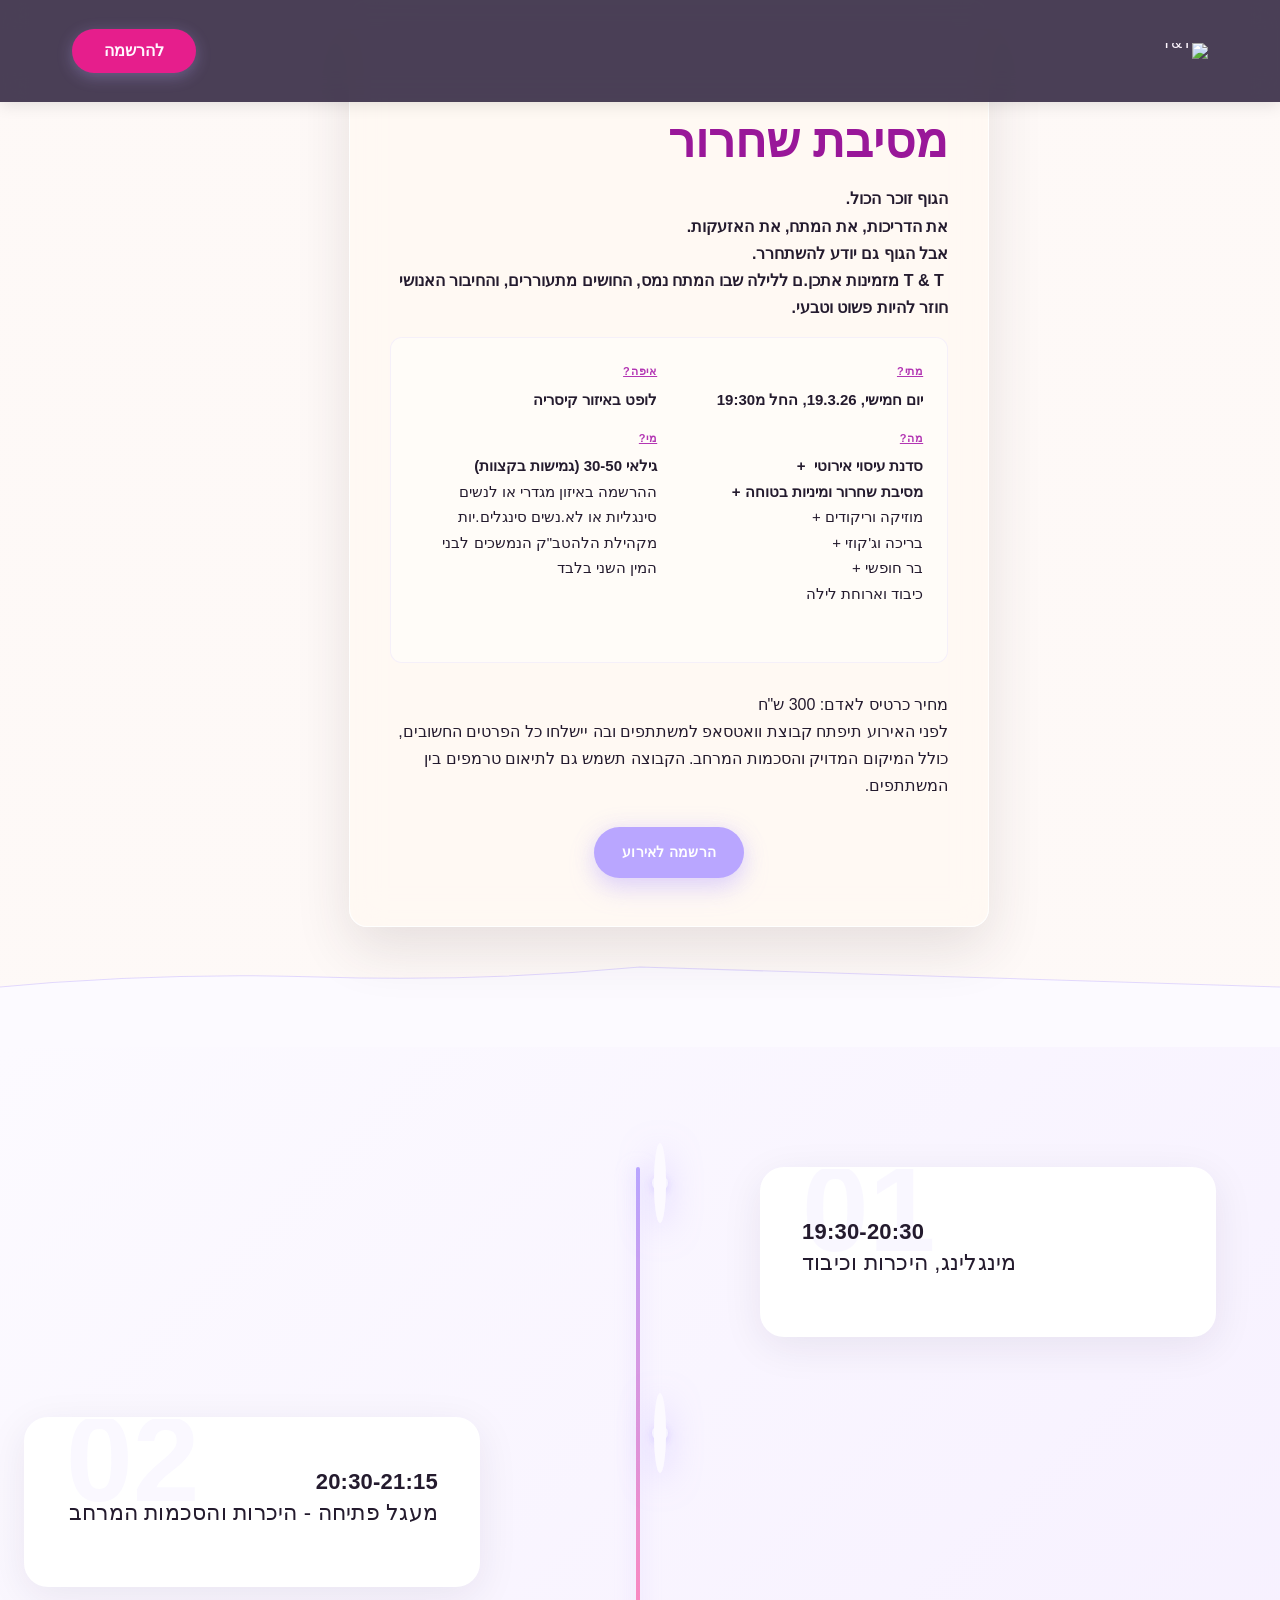
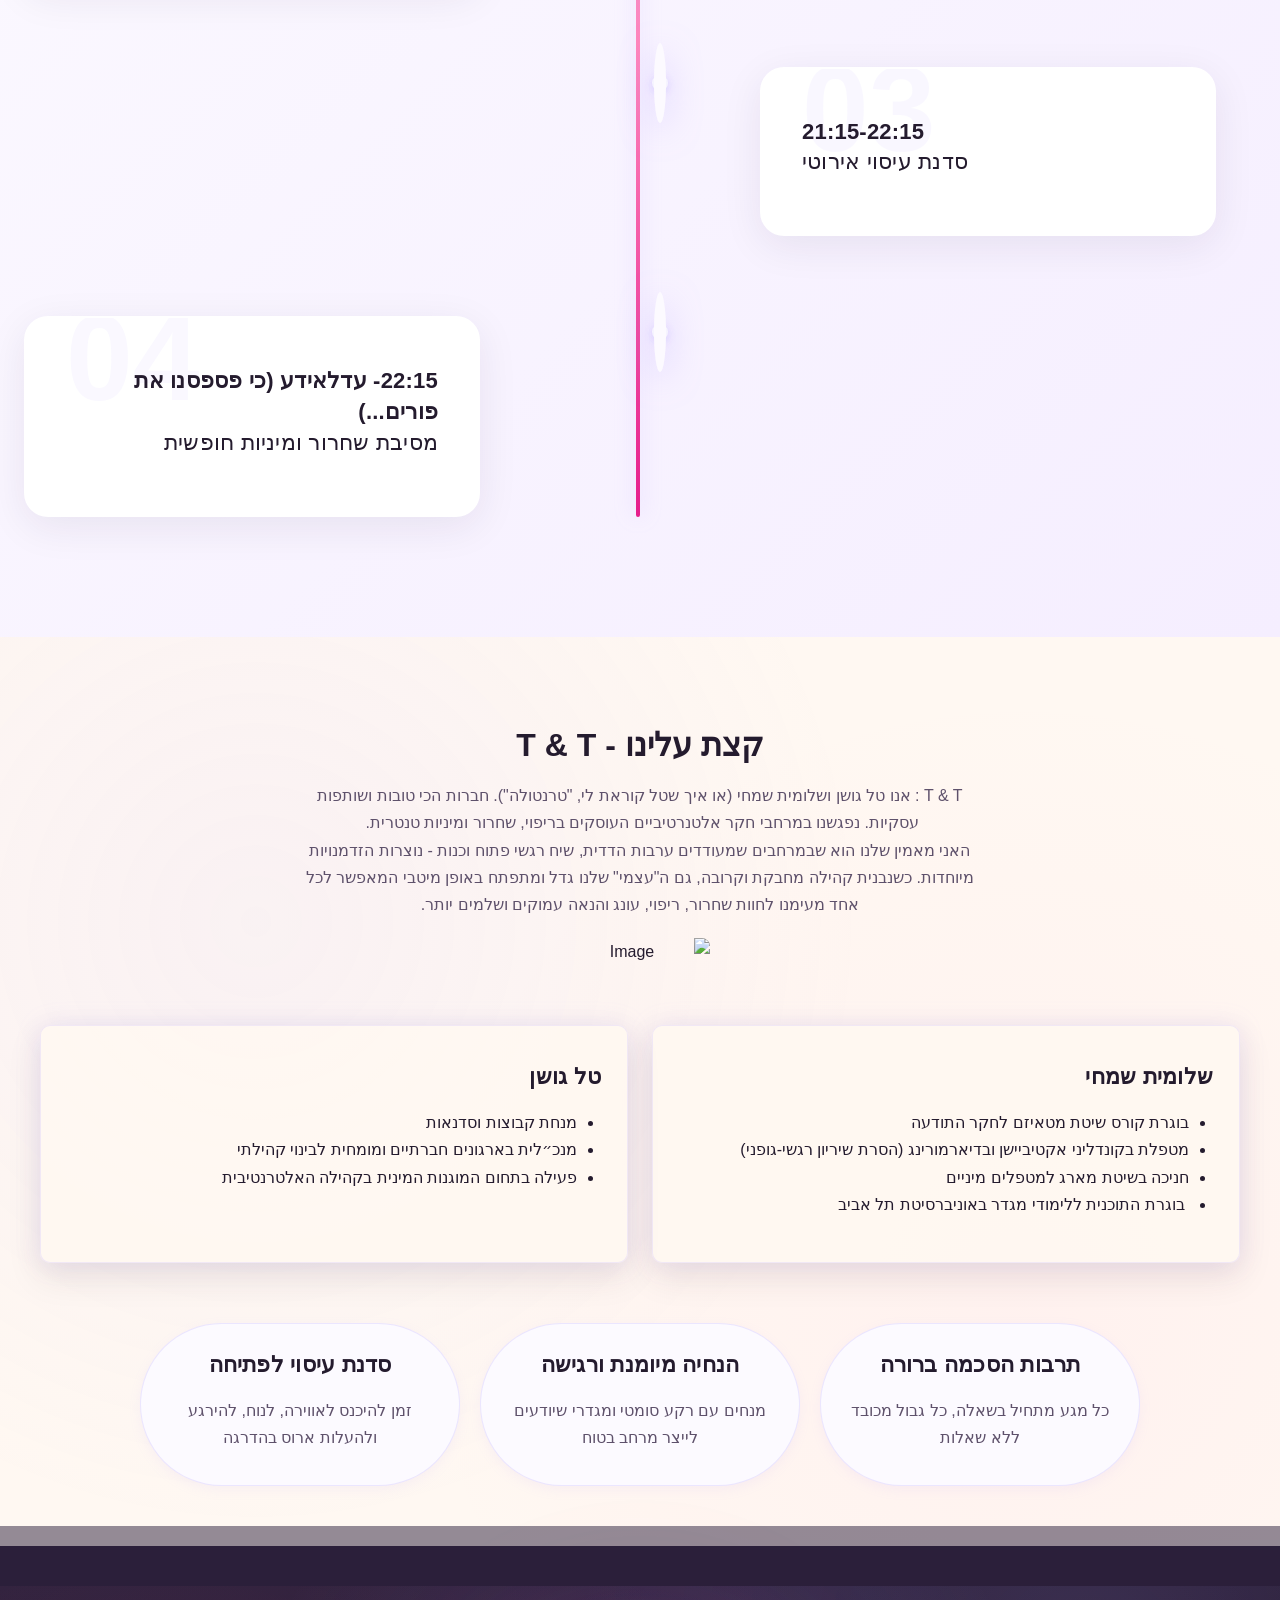
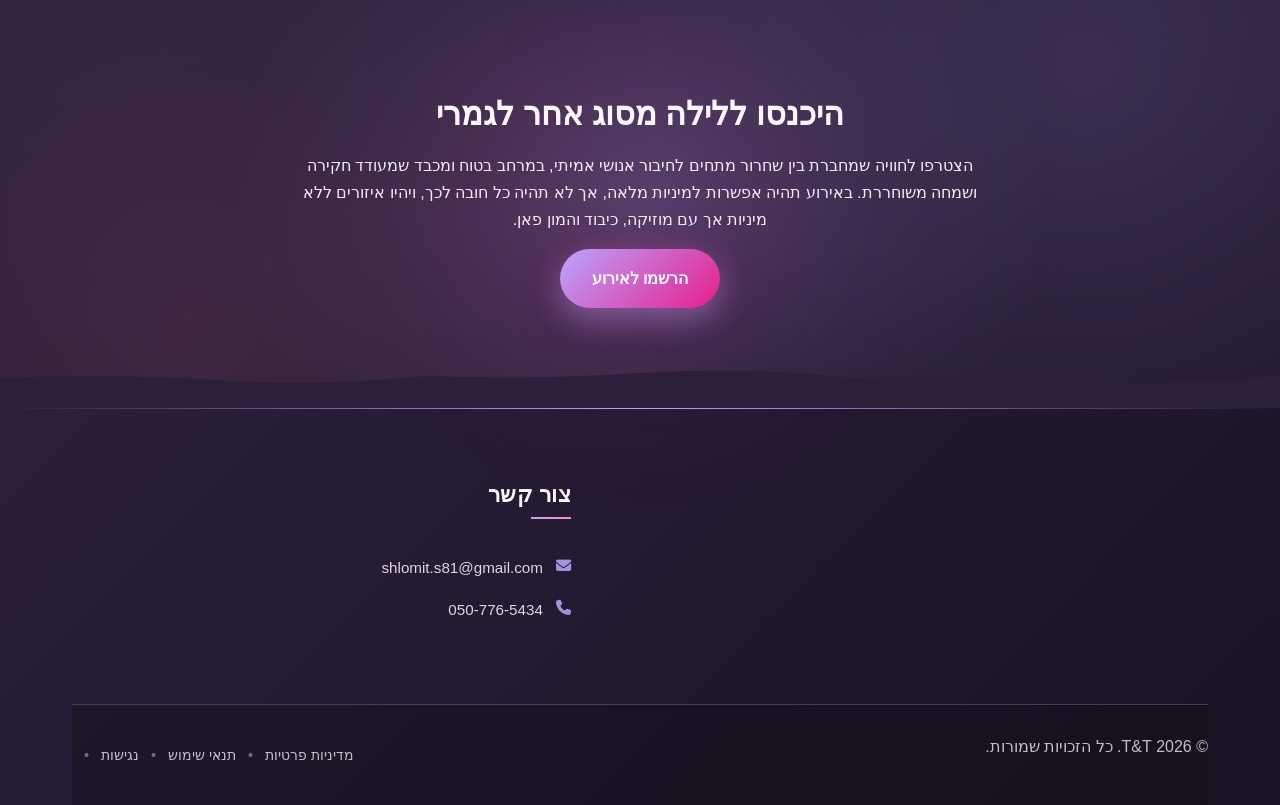
==== commit 5fc7b131: "Background sync: Progressive GitHub Sync" ====
--- a/public/index.html
+++ b/public/index.html
@@ -1 +1 @@
-<!doctype html><html dir="rtl" lang="he"><head><meta charset="UTF-8"><meta content="width=device-width,initial-scale=1" name="viewport"><meta content="index, follow" name="robots"><title>חוויות מגע זוגיות לשחרור מתח ואינטימיות — ZAPPY</title><meta content="גלו סדנאות couples massage workshop במרחב קדוש ומכבד. ZAPPY מציעה ערבי מבוגרים טרנספורמטיביים לשחרור מתח, חיבור אנושי אמיתי וחקר חושני מבוסס הסכמה." name="description"><meta content="couples massage workshop, tension and trauma release, ZAPPY, סדנאות מגע זוגיות, שחרור מתח" name="keywords"><link href="/assets/favicon.ico" rel="icon" type="image/x-icon"><link href="/assets/favicon-16x16.png" rel="icon" type="image/png" sizes="16x16"><link href="/assets/favicon-32x32.png" rel="icon" type="image/png" sizes="32x32"><link href="/assets/favicon-48x48.png" rel="icon" type="image/png" sizes="48x48"><link href="/assets/favicon-192x192.png" rel="icon" type="image/png" sizes="192x192"><link href="/assets/favicon-512x512.png" rel="icon" type="image/png" sizes="512x512"><link href="/assets/apple-touch-icon.png" rel="apple-touch-icon"><script>!function(){"use strict";var t="87315eb5-92f8-407b-a94e-891c50e72c09",e="https://api.zappy5.com/api/analytics/track",a=18e5,n=2592e6,o=!0,i=!0,r=!0;var s=function(){var e="zappy_visitor_"+t,a=null;try{if(a=localStorage.getItem(e)){var o=JSON.parse(a),i=Date.now();if(i-o.created<n)return o.lastSeen=i,localStorage.setItem(e,JSON.stringify(o)),o.id}}catch(t){console.warn("Zappy Analytics: LocalStorage not available")}var r="zv_"+Date.now()+"_"+Math.random().toString(36).substr(2,9);try{localStorage.setItem(e,JSON.stringify({id:r,created:Date.now(),lastSeen:Date.now()}))}catch(t){}return r}(),c=function(){var e="zappy_session_"+t,n=null;try{if(n=sessionStorage.getItem(e)){var o=JSON.parse(n),i=Date.now();if(i-o.timestamp<a)return o.timestamp=i,sessionStorage.setItem(e,JSON.stringify(o)),o.id}}catch(t){console.warn("Zappy Analytics: SessionStorage not available")}var r="zs_"+Date.now()+"_"+Math.random().toString(36).substr(2,9);try{sessionStorage.setItem(e,JSON.stringify({id:r,timestamp:Date.now()}))}catch(t){}return r}();function l(a,n){n=n||{};var o={website_id:t,event_type:a,page_path:window.location.pathname,referrer:document.referrer||"direct",visitor_id:s,session_id:c,metadata:n};if(navigator.sendBeacon){var i=new Blob([JSON.stringify(o)],{type:"application/json"});navigator.sendBeacon(e,i)}else fetch(e,{method:"POST",headers:{"Content-Type":"application/json"},body:JSON.stringify(o),keepalive:!0}).catch(function(t){console.warn("Zappy Analytics: Failed to track event",t)})}o&&l("pageview",{title:document.title,url:window.location.href}),i&&document.addEventListener("click",function(t){var e=t.target;if("BUTTON"===e.tagName||e.closest("button")){var a="BUTTON"===e.tagName?e:e.closest("button");l("click",{element:"button",text:a.textContent.trim().substring(0,100),id:a.id||null,class:a.className||null})}else if("A"===e.tagName||e.closest("a")){var n="A"===e.tagName?e:e.closest("a");l("navigation",{element:"link",text:n.textContent.trim().substring(0,100),href:n.href,external:n.hostname!==window.location.hostname})}},!0),r&&document.addEventListener("submit",function(t){var e=t.target;l("form_submit",{form_id:e.id||null,form_name:e.name||null,form_action:e.action||null,form_method:e.method||"GET"})},!0);var m=Date.now();window.addEventListener("beforeunload",function(){l("page_unload",{time_on_page:Math.floor((Date.now()-m)/1e3),page_path:window.location.pathname})}),window.zappyAnalytics={track:l,getVisitorId:function(){return s},getSessionId:function(){return c}}}()</script><meta content="חוויות מגע זוגיות לשחרור מתח ואינטימיות — T&amp;T" property="og:title"><meta content="גלו סדנאות couples massage workshop במרחב קדוש ומכבד. T&amp;T מציעה ערבי מבוגרים טרנספורמטיביים לשחרור מתח, חיבור אנושי אמיתי וחקר חושני מבוסס הסכמה." property="og:description"><meta content="website" property="og:type"><meta content="he_IL" property="og:locale"><meta content="summary_large_image" name="twitter:card"><meta content="חוויות מגע זוגיות לשחרור מתח ואינטימיות — T&amp;T" name="twitter:title"><meta content="גלו סדנאות couples massage workshop במרחב קדוש ומכבד. T&amp;T מציעה ערבי מבוגרים טרנספורמטיביים לשחרור מתח, חיבור אנושי אמיתי וחקר חושני מבוסס הסכמה." name="twitter:description"><link href="https://cdnjs.cloudflare.com/ajax/libs/font-awesome/6.4.0/css/all.min.css" rel="stylesheet"><link href="/assets/favicon.ico" rel="icon" type="image/x-icon"><link href="/assets/favicon-16x16.png" rel="icon" type="image/png" sizes="16x16"><link href="/assets/favicon-32x32.png" rel="icon" type="image/png" sizes="32x32"><link href="/assets/favicon-48x48.png" rel="icon" type="image/png" sizes="48x48"><link href="/assets/favicon-192x192.png" rel="icon" type="image/png" sizes="192x192"><link href="/assets/favicon-512x512.png" rel="icon" type="image/png" sizes="512x512"><link href="/assets/apple-touch-icon.png" rel="apple-touch-icon"><link href="https://cdn.jsdelivr.net/npm/vanilla-cookieconsent@3/dist/cookieconsent.css" rel="stylesheet"><script src="https://cdn.jsdelivr.net/npm/vanilla-cookieconsent@3/dist/cookieconsent.umd.js"></script><script src="https://cdn.jsdelivr.net/gh/mickidum/acc_toolbar/acctoolbar/acctoolbar.min.js"></script><style data-zappy-section-v2-css="true">.index-cta-section{position:relative;background:linear-gradient(165deg,#2b1f3a 0,#1f1529 100%);background-color:#2b1f3a;color:var(--text-light);padding:80px 24px 140px;overflow:visible;direction:rtl}.index-cta-section::before{content:'';position:absolute;top:0;left:0;width:100%;height:100%;background-image:radial-gradient(circle at 85% 20%,rgba(185,166,255,.15) 0,transparent 45%),radial-gradient(circle at 15% 80%,rgba(255,134,188,.12) 0,transparent 50%);pointer-events:none;z-index:0}.index-cta-section .index-cta-content{position:relative;max-width:900px;margin:0 auto;text-align:center;z-index:1}.index-cta-section .index-cta-text-block{position:relative;z-index:2}.index-cta-section h2{font-family:Fraunces,ui-serif,Georgia,serif;font-size:48px;font-weight:600;line-height:1.2;color:var(--text-light);margin:0 0 24px 0;text-align:center;max-width:none!important}.index-cta-section p{color:var(--text-light);line-height:1.8;margin:0 0 40px 0;text-align:center;max-width:700px;margin-right:auto;margin-left:auto;opacity:.95}.index-cta-section .index-cta-buttons{display:flex;flex-direction:row-reverse;justify-content:center;align-items:center;gap:16px;flex-wrap:wrap}.index-cta-section .btn-cta-primary{display:inline-block;background:linear-gradient(135deg,#b9a6ff 0,#e61e8c 100%);color:#fff;padding:16px 32px;border-radius:999px;font-family:Manrope,ui-sans-serif,system-ui,sans-serif;font-weight:700;font-size:16px;text-decoration:none;box-shadow:0 12px 28px rgba(185,166,255,.35),0 0 40px rgba(230,30,140,.25);transition:all .3s ease;position:relative;overflow:hidden}.index-cta-section .btn-cta-primary::before{content:'';position:absolute;top:0;left:0;width:100%;height:100%;background:linear-gradient(135deg,rgba(255,255,255,.2) 0,transparent 100%);opacity:0;transition:opacity .3s ease}.index-cta-section .btn-cta-primary:hover{transform:translateY(-2px);box-shadow:0 16px 36px rgba(185,166,255,.45),0 0 60px rgba(230,30,140,.35)}.index-cta-section .btn-cta-primary:hover::before{opacity:1}.index-cta-section .btn-cta-secondary{display:inline-block;background:0 0;color:var(--text-light);padding:16px 32px;border-radius:999px;border:2px solid rgba(185,166,255,.4);font-family:Manrope,ui-sans-serif,system-ui,sans-serif;font-weight:600;font-size:16px;text-decoration:none;transition:all .3s ease;backdrop-filter:blur(8px);background-color:rgba(185,166,255,.08)}.index-cta-section .btn-cta-secondary:hover{border-color:rgba(185,166,255,.7);background-color:rgba(185,166,255,.15);transform:translateY(-2px);box-shadow:0 8px 20px rgba(185,166,255,.25)}.index-cta-section .index-cta-glow-orb{position:absolute;top:50%;left:50%;transform:translate(-50%,-50%);width:500px;height:500px;background:radial-gradient(circle,rgba(185,166,255,.25) 0,rgba(230,30,140,.15) 40%,transparent 70%);border-radius:50%;filter:blur(60px);pointer-events:none;z-index:0;opacity:.6;animation:index-cta-pulse 8s ease-in-out infinite}@keyframes index-cta-pulse{0%,100%{transform:translate(-50%,-50%) scale(1);opacity:.6}50%{transform:translate(-50%,-50%) scale(1.15);opacity:.8}}.index-cta-section .index-cta-divider-wrapper{position:absolute;bottom:0;left:0;width:100%;height:60px;pointer-events:none;z-index:5}.index-cta-section .index-cta-divider-wrapper svg{display:block;width:100%;height:100%}@media (max-width:768px){.index-cta-section{padding:60px 16px 120px}.index-cta-section h2{font-size:32px;margin-bottom:20px}.index-cta-section p{font-size:16px;margin-bottom:32px}.index-cta-section .index-cta-buttons{flex-direction:column;gap:12px}.index-cta-section .btn-cta-primary,.index-cta-section .btn-cta-secondary{width:100%;max-width:320px;text-align:center;padding:14px 24px;font-size:15px}.index-cta-section .index-cta-glow-orb{width:300px;height:300px}}</style><link href="/styles.css" rel="stylesheet"><style id="zappy-dropdown-submenu-styles">#navMenu li:has(.sub-menu),.nav-menu li:has(.sub-menu),.navbar li:has(.sub-menu),nav li:has(.sub-menu){position:relative}#navMenu .sub-menu,.nav-menu .sub-menu,.navbar .sub-menu,nav .sub-menu{display:block!important;position:absolute!important;top:100%;left:0;min-width:220px;background:#fff;border-radius:8px;box-shadow:0 8px 25px rgba(0,0,0,.15);padding:8px 0;opacity:0;visibility:hidden;transform:translateY(10px);transition:all .3s ease;z-index:1000;list-style:none;pointer-events:none}#navMenu li:hover>.sub-menu,.nav-menu li:hover>.sub-menu,.navbar li:hover>.sub-menu,nav li:hover>.sub-menu{opacity:1!important;visibility:visible!important;transform:translateY(0)!important;pointer-events:auto!important}.sub-menu li{list-style:none;margin:0;padding:0}.sub-menu a{display:block!important;padding:10px 16px!important;color:var(--text-dark,#333)!important;font-weight:500;text-decoration:none;white-space:nowrap;transition:background-color .2s}.sub-menu a:hover{background-color:#f5f5f5}[dir=rtl] .nav-menu .sub-menu,[dir=rtl] .navbar .sub-menu,[dir=rtl] nav .sub-menu,html[lang=ar] .nav-menu .sub-menu,html[lang=ar] .navbar .sub-menu,html[lang=ar] nav .sub-menu,html[lang=he] .nav-menu .sub-menu,html[lang=he] .navbar .sub-menu,html[lang=he] nav .sub-menu{left:auto!important;right:0!important}.sub-menu:empty,.sub-menu:not(:has(li)),.sub-menu:not(:has(li:not(.zappy-hidden-menu-item))){display:none!important;opacity:0!important;visibility:hidden!important;pointer-events:none!important}li:has(.menu-group-title):hover>.sub-menu{opacity:1!important;visibility:visible!important;transform:translateY(0)!important;pointer-events:auto!important}#navMenu>li>.menu-group-title,.nav-menu>li>.menu-group-title{display:inline-block;padding:.5rem 1rem;cursor:default;user-select:none}@media (max-width:768px){#navMenu .sub-menu,.nav-menu .sub-menu,.navbar .sub-menu,nav .sub-menu{position:static!important;transform:none!important;box-shadow:none!important;background:0 0!important;max-height:0;overflow:hidden;opacity:0;visibility:hidden;transition:max-height .3s ease,opacity .3s ease;padding:0!important;border-radius:0!important}.sub-menu.mobile-expanded{max-height:500px!important;opacity:1!important;visibility:visible!important;padding:8px 0 8px 16px!important}[dir=rtl] .sub-menu.mobile-expanded,html[lang=he] .sub-menu.mobile-expanded{padding:8px 16px 8px 0!important}#navMenu li:hover>.sub-menu,.nav-menu li:hover>.sub-menu,.navbar li:hover>.sub-menu,nav li:hover>.sub-menu{opacity:0;visibility:hidden;pointer-events:none}#navMenu li>.sub-menu.mobile-expanded,.nav-menu li>.sub-menu.mobile-expanded,.navbar li>.sub-menu.mobile-expanded,nav li>.sub-menu.mobile-expanded{opacity:1!important;visibility:visible!important;pointer-events:auto!important}#navMenu li:has(.sub-menu),.nav-menu li:has(.sub-menu),.navbar li:has(.sub-menu),nav li:has(.sub-menu){display:flex!important;flex-wrap:wrap!important;align-items:center!important;position:relative!important;min-height:44px!important}#navMenu li:has(.sub-menu)>a,.nav-menu li:has(.sub-menu)>a,.navbar li:has(.sub-menu)>a,nav li:has(.sub-menu)>a{flex:1!important;min-width:0!important}#navMenu li:has(.sub-menu)>.menu-group-title,.nav-menu li:has(.sub-menu)>.menu-group-title,.navbar li:has(.sub-menu)>.menu-group-title,nav li:has(.sub-menu)>.menu-group-title{flex:1!important;min-width:0!important;padding:0!important;line-height:inherit!important}#navMenu li:has(.sub-menu)>.sub-menu,.nav-menu li:has(.sub-menu)>.sub-menu,.navbar li:has(.sub-menu)>.sub-menu,nav li:has(.sub-menu)>.sub-menu{flex-basis:100%!important;width:100%!important}#navMenu li:has(.sub-menu)>a [class*=arrow],#navMenu li:has(.sub-menu)>a [class*=chevron],.nav-menu li:has(.sub-menu)>a .fa-angle-down,.nav-menu li:has(.sub-menu)>a .fa-chevron-down,.nav-menu li:has(.sub-menu)>a [class*=arrow],.nav-menu li:has(.sub-menu)>a [class*=chevron],nav li:has(.sub-menu)>a [class*=arrow],nav li:has(.sub-menu)>a [class*=chevron]{display:none!important;visibility:hidden!important}.mobile-submenu-toggle{display:flex!important;align-items:center!important;justify-content:center!important;width:44px!important;height:auto!important;background:0 0!important;border:none!important;cursor:pointer!important;color:var(--text-dark)!important;position:static!important;flex-shrink:0!important;align-self:stretch!important;z-index:2!important;padding:0!important;margin:0!important}.mobile-submenu-toggle::after{content:''!important;width:0!important;height:0!important;border-left:6px solid transparent!important;border-right:6px solid transparent!important;border-top:7px solid currentColor!important;transition:transform .3s ease!important}.mobile-submenu-toggle.expanded::after{transform:rotate(180deg)!important}.sub-menu a{padding:10px 0!important;display:block!important;color:var(--text-dark)!important}.navbar .sub-menu li a,.zappy-products-dropdown .sub-menu a,nav.navbar .sub-menu li a{color:var(--text-dark)!important}}@media (min-width:769px){.mobile-submenu-toggle{display:none!important}}</style><style id="mobile-lang-menu-deployed-css">@media (max-width:768px){.lang-switcher,.nav-container .lang-switcher,.nav-cta-container .lang-switcher,.nav-ecommerce-icons .lang-switcher,.nav-icons-left .lang-switcher,.navbar .lang-switcher,.navbar .nav-cta-container .lang-switcher{display:none!important}.mobile-lang-menu{width:100%;border-top:1px solid rgba(128,128,128,.2);padding:8px 0 0 0;margin-top:8px}.mobile-lang-toggle{display:flex!important;align-items:center;justify-content:space-between;width:100%;padding:12px 16px;background:0 0;border:none;cursor:pointer;font-size:15px;color:inherit;font-family:inherit}.mobile-lang-toggle::after{content:'';display:inline-block;width:8px;height:8px;border-right:2px solid currentColor;border-bottom:2px solid currentColor;transform:rotate(45deg);transition:transform .3s ease;margin-left:8px}.mobile-lang-toggle.expanded::after{transform:rotate(-135deg)}.mobile-lang-options{max-height:0;overflow:hidden;transition:max-height .3s ease}.mobile-lang-options.expanded{max-height:300px}.mobile-lang-option{display:flex!important;align-items:center;gap:10px;padding:10px 24px;text-decoration:none;color:inherit;font-size:14px;font-family:inherit}.mobile-lang-option:hover{background:rgba(128,128,128,.1)}.mobile-lang-option.active{font-weight:600;opacity:.7;pointer-events:none}.mobile-lang-option img{width:20px;height:20px;border-radius:50%}}@media (min-width:769px){.mobile-lang-menu{display:none!important}}</style><style id="zappy-widget-visibility">#mic-access-tool-box,#mic-access-tool-general-button,#mic-init-access-tool #mic-access-tool-box,#mic-init-access-tool #mic-access-tool-general-button,#mic-init-access-tool .mic-access-tool-general-button,._access-icon,._access-menu,.mic-access-tool-box,.mic-access-tool-general-button,div[id*=mic-access-tool-box]{display:none!important;visibility:hidden!important;opacity:0!important;pointer-events:none!important}</style></head><body><nav class="navbar" dir="rtl"><button aria-label="תפריט" class="mobile-toggle" data-element-id="btn-1773267801933-qqcnd37tu" data-element-type="button" data-native-element="true" id="mobileToggle"><svg viewbox="0 0 24 24" fill="none" height="24" style="width:24px !important;height:24px !important;display:block !important" width="24" class="hamburger-icon"><path d="M3 12h18M3 6h18M3 18h18" stroke="currentColor" stroke-width="2" stroke-linecap="round"></path></svg><svg viewbox="0 0 24 24" fill="none" height="24" style="display:none !important;width:24px !important;height:24px !important" width="24" class="close-icon"><path d="M18 6L6 18M6 6l12 12" stroke="currentColor" stroke-width="2" stroke-linecap="round"></path></svg></button><button aria-label="התקשר" class="phone-header-btn" data-element-id="btn-1773267801933-v3cj1zqes" data-element-type="button" data-native-element="true"><svg viewbox="0 0 24 24" fill="currentColor" height="24" style="width:24px;height:24px" width="24"><path d="M22 16.92v3a2 2 0 0 1-2.18 2 19.79 19.79 0 0 1-8.63-3.07 19.5 19.5 0 0 1-6-6 19.79 19.79 0 0 1-3.07-8.67A2 2 0 0 1 4.11 2h3a2 2 0 0 1 2 1.72 12.84 12.84 0 0 0 .7 2.81 2 2 0 0 1-.45 2.11L8.09 9.91a16 16 0 0 0 6 6l1.27-1.27a2 2 0 0 1 2.11-.45 12.84 12.84 0 0 0 2.81.7A2 2 0 0 1 22 16.92z"></path></svg></button><div class="nav-container"><div class="nav-right-group"><div class="nav-brand"><a href="/" style="color:rgb(36, 27, 46) !important" class="logo-link"><img alt="T&amp;T" class="zappy-editable-image logo" data-element-id="img-1773270565828-bteb2vy9f" data-element-type="image" src="/assets/t-t-events-and-experiences-logo-1773248964781-0slvv7.webp?v=1773248965121-ynnixu" style="position:relative" data-original-position="static" data-image-type="logo" data-resize-handler-attached="true"></a></div><ul class="nav-menu" id="navMenu"></ul></div><div class="nav-cta-container"><li class="nav-cta-item"><a href="https://docs.google.com/forms/d/e/1FAIpQLScyCDM24zpe6y_FkqQQ-1tdtfMQ0VETSTPiwWZzlEuylU0bng/viewform?usp=header" style="color:rgb(36, 27, 46) !important;border-color:rgb(230, 30, 140) !important;background-color:rgb(230, 30, 140) !important;background-image:none !important" rel="noopener noreferrer" target="_blank" class="nav-cta-btn" data-element-id="btn-1773333081268-lclo4dgwq" data-element-type="button" data-native-element="true" data-text-color="rgb(36, 27, 46)">להרשמה</a></li></div></div></nav><script>window.addEventListener("load",function(){const e=document.querySelector(".navbar, nav, header");if(!e)return void console.log("[Navbar] Navbar element not found");let t=document.getElementById("mobileToggle")||document.querySelector(".mobile-toggle")||document.querySelector(".hamburger")||document.querySelector(".hamburger-menu")||document.querySelector(".menu-toggle")||document.querySelector(".burger-menu")||document.querySelector('[aria-label="Menu"]')||document.querySelector('[aria-label="תפריט"]');const o=document.querySelector(".phone-header-btn"),n=window.getComputedStyle(e);let r=n.backgroundColor;if(console.log("[Navbar] Initial navbar background:",r),"transparent"===r||"rgba(0, 0, 0, 0)"===r||r.startsWith("rgba")&&r.includes(", 0)")){const e=n.backgroundImage;if(e&&"none"!==e)console.log("[Navbar] Navbar has background image/gradient, using dark text"),r="rgb(240, 240, 240)";else{const e=window.getComputedStyle(document.body).backgroundColor;console.log("[Navbar] Navbar transparent, using body background:",e),r=e}}const i=r.match(/\d+/g);if(i&&i.length>=3){const e=(.299*parseInt(i[0])+.587*parseInt(i[1])+.114*parseInt(i[2]))/255;console.log("[Navbar] Mobile button colors preserved from Claude CSS (luminance:",e.toFixed(2)+")");const n=document.createElement("style");n.id="zappy-mobile-nav-fix";document.documentElement.lang;document.documentElement.dir,n.textContent='\n        /* Hide mobile buttons on desktop, show only on mobile */\n        @media (min-width: 769px) {\n          .mobile-toggle,\n          .phone-header-btn {\n            display: none !important;\n          }\n        }\n        \n        /* Show and position mobile buttons correctly on mobile */\n        @media (max-width: 768px) {\n          .mobile-toggle,\n          .phone-header-btn {\n            position: absolute !important;\n            top: 50% !important;\n            transform: translateY(-50%) !important;\n            z-index: 1001 !important;\n            display: flex !important;\n            align-items: center !important;\n            justify-content: center !important;\n            width: 36px !important;\n            height: 36px !important;\n            border-radius: 50% !important;\n            border: none !important;\n            cursor: pointer !important;\n            padding: 6px !important;\n            background: none !important;\n            color: var(--nav-text, var(--text-dark)) !important;\n          }\n          \n          /* LTR positioning (default): hamburger LEFT, phone RIGHT */\n          html:not([dir="rtl"]):not([lang="he"]):not([lang="ar"]) .mobile-toggle,\n          html[dir="ltr"] .mobile-toggle {\n            left: 12px !important;\n            right: auto !important;\n          }\n          html:not([dir="rtl"]):not([lang="he"]):not([lang="ar"]) .phone-header-btn,\n          html[dir="ltr"] .phone-header-btn {\n            right: 12px !important;\n            left: auto !important;\n          }\n          \n          /* RTL positioning: hamburger RIGHT, phone LEFT */\n          html[dir="rtl"] .mobile-toggle,\n          html[lang="he"] .mobile-toggle,\n          html[lang="ar"] .mobile-toggle {\n            right: 12px !important;\n            left: auto !important;\n          }\n          html[dir="rtl"] .phone-header-btn,\n          html[lang="he"] .phone-header-btn,\n          html[lang="ar"] .phone-header-btn {\n            left: 12px !important;\n            right: auto !important;\n          }\n          \n          /* CRITICAL: Ensure nav-container has min-height on mobile */\n          /* All children are positioned absolutely/fixed on mobile, so height:auto collapses to 0 */\n          .nav-container {\n            min-height: 70px !important;\n            position: relative !important;\n          }\n          \n          /* Ensure SVG icons are properly sized and inherit color */\n          .mobile-toggle svg,\n          .phone-header-btn svg {\n            width: 24px !important;\n            height: 24px !important;\n            /* Don\'t force display - let JavaScript control hamburger/close toggle */\n          }\n          \n          /* Reset nav-cta-container on mobile - remove desktop box-shadow/padding */\n          /* that creates a visible ghost box when CTA button is hidden */\n          .nav-cta-container {\n            box-shadow: none !important;\n            padding: 0 !important;\n          }\n          \n          /* Hide nav-cta-container entirely on mobile when there\'s no lang-switcher */\n          /* (only the CTA button is inside, and it\'s hidden on mobile) */\n          .nav-cta-container:not(:has(.lang-switcher)) {\n            display: none !important;\n          }\n          \n          /* CRITICAL: Prevent hero image fade gradient from bleeding over headline text */\n          /* The .image-fade-gradient has bottom: -30px (extends below parent) */\n          /* On mobile stacked layout, this overlaps the h1 text below the image */\n          .hero-image-column {\n            overflow: hidden !important;\n          }\n          .image-fade-gradient {\n            bottom: 0 !important;\n          }\n          \n          /* Hide desktop language switcher on mobile - hamburger menu handles it */\n          /* High specificity to override stored CSS */\n          .lang-switcher,\n          .nav-cta-container .lang-switcher,\n          .nav-container .lang-switcher,\n          .navbar .lang-switcher,\n          .navbar .nav-cta-container .lang-switcher {\n            display: none !important;\n          }\n        }\n      ';const r=document.getElementById("zappy-mobile-nav-fix");r&&r.remove(),document.head.appendChild(n),console.log("[Navbar] Critical CSS injected for mobile nav positioning");const l=window.innerWidth<=768;if(t){const e=t.querySelector(".hamburger-icon"),o=t.querySelector(".close-icon");e&&(e.style.setProperty("width","24px","important"),e.style.setProperty("height","24px","important"),e.style.setProperty("display","block","important")),o&&(o.style.setProperty("width","24px","important"),o.style.setProperty("height","24px","important"),o.style.setProperty("display","none","important")),l?(t.style.setProperty("position","absolute","important"),t.style.setProperty("top","50%","important"),t.style.setProperty("transform","translateY(-50%)","important"),t.style.setProperty("z-index","1001","important"),t.style.removeProperty("left"),t.style.removeProperty("right"),console.log("[Navbar] Mobile toggle positioning applied (mobile viewport)")):(t.style.removeProperty("position"),t.style.removeProperty("top"),t.style.removeProperty("transform"),t.style.removeProperty("z-index"),t.style.removeProperty("left"),t.style.removeProperty("right"),console.log("[Navbar] Desktop viewport - cleared mobile toggle inline positioning"))}if(o){const e=o.querySelector("svg");e&&(e.style.width="24px",e.style.height="24px",e.setAttribute("width","24"),e.setAttribute("height","24")),l?(o.style.setProperty("position","absolute","important"),o.style.setProperty("top","50%","important"),o.style.setProperty("transform","translateY(-50%)","important"),o.style.setProperty("z-index","1001","important"),o.style.removeProperty("left"),o.style.removeProperty("right"),console.log("[Navbar] Phone button positioning applied (mobile viewport)")):(o.style.removeProperty("position"),o.style.removeProperty("top"),o.style.removeProperty("transform"),o.style.removeProperty("z-index"),o.style.removeProperty("left"),o.style.removeProperty("right"),console.log("[Navbar] Desktop viewport - cleared phone button inline positioning"))}}else console.log("[Navbar] Could not parse background color:",r);t=document.getElementById("mobileToggle")||document.querySelector(".mobile-toggle")||document.querySelector(".hamburger")||document.querySelector(".hamburger-menu")||document.querySelector(".menu-toggle")||document.querySelector(".burger-menu")||document.querySelector('[aria-label="Menu"]')||document.querySelector('[aria-label="תפריט"]');const l=document.getElementById("navMenu")||document.querySelector(".nav-menu")||document.querySelector(".nav-links")||document.querySelector("nav ul:not(.submenu)");if(!t||!l)return void console.log("[Navbar] Mobile toggle or menu not found:",{toggle:!!t,menu:!!l});l.id||(l.id="navMenu"),console.log("[Navbar] Initializing mobile menu...");const a=t.cloneNode(!0);t.parentNode.replaceChild(a,t),a.addEventListener("click",function(e){e.preventDefault(),e.stopPropagation();const t=this.querySelector(".hamburger-icon"),o=this.querySelector(".close-icon");l.classList.contains("active")?(l.classList.remove("active"),t&&t.style.setProperty("display","block","important"),o&&o.style.setProperty("display","none","important"),document.body.style.overflow="",console.log("[Navbar] Menu closed")):(l.classList.add("active"),t&&t.style.setProperty("display","none","important"),o&&o.style.setProperty("display","block","important"),document.body.style.overflow="hidden",console.log("[Navbar] Menu opened"))}),l.querySelectorAll("a").forEach(function(e){e.addEventListener("click",function(){if("#"===this.getAttribute("href"))return;const e=a.querySelector(".hamburger-icon"),t=a.querySelector(".close-icon");l.classList.remove("active"),e&&e.style.setProperty("display","block","important"),t&&t.style.setProperty("display","none","important"),document.body.style.overflow="",console.log("[Navbar] Menu closed (link clicked)")})});var s=l.querySelectorAll(".dropdown-toggle");s.forEach(function(e){e.addEventListener("click",function(e){e.preventDefault(),e.stopPropagation();var t=this.closest(".nav-dropdown");t&&(t.parentNode.querySelectorAll(".nav-dropdown.open").forEach(function(e){e!==t&&e.classList.remove("open")}),t.classList.toggle("open"),console.log("[Navbar] Dropdown toggled:",t.classList.contains("open")?"open":"closed"))})}),document.addEventListener("click",function(e){e.target.closest(".nav-dropdown")||document.querySelectorAll(".nav-dropdown.open").forEach(function(e){e.classList.remove("open")})}),console.log("[Navbar] Dropdown handlers initialized for "+s.length+" dropdowns"),o&&o.addEventListener("click",function(){const e=document.querySelectorAll('a[href^="tel:"]'),t=e.length>0?e[0].getAttribute("href").replace("tel:",""):"050-776-5434";window.location.href="tel:"+t,console.log("[Navbar] Phone button clicked")}),console.log("[Navbar] Mobile menu initialized successfully");const p=function(){const e=document.querySelector(".whatsapp-float");e&&(window.innerWidth>=769?(e.style.setProperty("display","none","important"),e.style.setProperty("visibility","hidden","important"),e.style.setProperty("opacity","0","important"),e.style.setProperty("pointer-events","none","important"),console.log("[WhatsApp] Button hidden on desktop")):(e.style.removeProperty("display"),e.style.removeProperty("visibility"),e.style.removeProperty("opacity"),e.style.removeProperty("pointer-events"),console.log("[WhatsApp] Button visible on mobile")))};let c;p(),window.addEventListener("resize",function(){clearTimeout(c),c=setTimeout(p,100)})})</script><main><section class="index-hero-section" id="zappy-section-0" data-layout-spec="בית-hero" style="--zappy-bg-overlay:rgba(255, 248, 242, 0.62);--zappy-bg-image:url(&quot;assets/business-general-hero-upload-1773252700909.webp&quot;);background-image:linear-gradient(rgba(255, 248, 242, 0.62), rgba(255, 248, 242, 0.62)), url(&quot;assets/business-general-hero-upload-1773252700909.webp&quot;);background-size:cover;background-position:center center;background-repeat:no-repeat;position:relative;overflow:hidden" data-hero-type="fullscreen-scrim" data-zappy-bg-color="" data-zappy-bg-image="assets/business-general-hero-upload-1773252700909.webp" data-zappy-bg-overlay-color="#fff8f2" data-zappy-bg-overlay-opacity="62" data-zappy-bg-type="image" data-zappy-bg-video-type="" data-zappy-bg-video-url="" data-zappy-content-align="top-center"><style data-zappy-align-style="true">#zappy-section-0>[data-zappy-align-target]{margin-top:0!important;margin-bottom:auto!important;margin-left:auto!important;margin-right:auto!important;align-items:flex-start!important;justify-content:center!important}@media (max-width:768px){#zappy-section-0>[data-zappy-align-target]{align-items:center!important;justify-content:flex-start!important;margin-top:0!important;margin-bottom:auto!important;margin-left:auto!important;margin-right:auto!important}#zappy-section-0>[data-zappy-align-target]>*{margin-left:auto!important;margin-right:auto!important}}</style><img alt="חלל אירוח יוקרתי מואר באור טבעי" class="zappy-editable-image index-hero-bg-image" data-element-id="img-1773245053439-qc6bap8r2" data-element-type="image" src="/assets/site-index-hero-bg.webp" style="display:none" data-context="Bright, sunlit luxury suite or venue interior with warm natural light streaming through sheer curtains, soft cream and blush tones, elegant modern furniture, plush textures, inviting ambiance that feels safe and welcoming, sophisticated adult space for connection and celebration, professional photography style, high-end hospitality aesthetic" data-hero-bg="true" data-placeholder="index-hero-bg" data-zappy-original-bg="hidden" height="1080" width="1920"><div class="index-hero-scrim" style="opacity:1;display:none" aria-hidden="true" data-zappy-gradient-scrim="true" data-zappy-original-bg="hidden" data-zappy-scrim-orig-opacity=""></div><div class="index-hero-content" data-zappy-align-target="true"><div class="index-hero-card"><h3 style="text-align:center"></h3><div class="zappy-inserted-element" id="zappy-element-1773250433580-khwxwg7t3" style="margin-left:auto;margin-right:auto;width:100%;max-width:559px !important" data-element-id="zappy-element-1773250433580-khwxwg7t3" data-element-type="paragraph"><h3 style="text-align:center" data-element-id="move-1773259824660-55xqfese">&nbsp;</h3><h1><font color="#991799">מסיבת שחרור</font></h1><p><b>הגוף זוכר הכול.<br>את הדריכות, את המתח, את האזעקות.<br>אבל הגוף גם יודע להשתחרר.<br>&nbsp;T &amp; T מזמינות אתכן.ם ללילה שבו המתח נמס, החושים מתעוררים, והחיבור האנושי חוזר להיות פשוט וטבעי.&nbsp;&nbsp;</b></p></div><div class="index-hero-event-module"><div class="index-hero-event-item" style="justify-content:flex-start;width:100%;text-align:right;margin-left:0px;margin-right:0px"><span class="index-hero-event-label"><font color="#b336b3"><u>מתי?</u></font></span><span class="index-hero-event-value">יום חמישי, 19.3.26</span></div><div class="index-hero-event-item"><span class="index-hero-event-label"><font color="#b336b3"><u>איפה?</u></font></span><span class="index-hero-event-value">לופט באיזור קיסריה</span></div><div class="index-hero-event-item index-hero-event-format"><span class="index-hero-event-label"><font color="#b336b3"><u>מה?</u></font></span><span class="index-hero-event-value">סדנת עיסוי אירוטי&nbsp; +<br>מסיבת שחרור ומיניות בטוחה +<br><span style="font-weight:normal">מוזיקה וריקודים +<br>בריכה וג'קוזי +<br>בר חופשי +<br>כיבוד וארוחת לילה</span></span><span class="index-hero-event-value">&nbsp; &nbsp;</span></div><div class="index-hero-event-item index-hero-event-capacity" style="text-align:right"><span class="index-hero-event-label"><font color="#b336b3"><u>מי?</u></font></span><span class="index-hero-event-value">גילאי 30-50 (גמישות בקצוות)<br><span style="font-weight:normal">ההרשמה באיזון מגדרי או לנשים סינגליות או לא.נשים סינגלים.יות מקהילת הלהטב"ק הנמשכים לבני המין השני בלבד</span></span></div></div><div class="zappy-inserted-element" id="zappy-element-1773253408164-8obfubo9q" style="margin-left:auto;margin-right:auto;width:100%;max-width:559px !important" data-element-id="zappy-element-1773253408164-8obfubo9q" data-element-type="h2" data-zappy-newly-inserted="true">מחיר כרטיס לאדם: 300 ש"ח</div><div class="zappy-inserted-element" id="zappy-element-1773252974230-ybuz7u4n7" style="margin-left:auto;margin-right:auto;width:100%;max-width:559px !important" data-element-id="zappy-element-1773252974230-ybuz7u4n7" data-element-type="paragraph">לפני האירוע תיפתח קבוצת וואטסאפ למשתתפים ובה יישלחו כל הפרטים החשובים, כולל המיקום המדויק והסכמות המרחב.&nbsp;הקבוצה תשמש גם לתיאום טרמפים בין המשתתפים.&nbsp;<br>&nbsp;</div><div class="index-hero-cta-row" style="text-align:center !important;display:flex !important;justify-content:center !important;align-items:flex-start !important;width:100% !important"><a href="https://docs.google.com/forms/d/e/1FAIpQLScyCDM24zpe6y_FkqQQ-1tdtfMQ0VETSTPiwWZzlEuylU0bng/viewform?usp=header" style="outline:none;border-color:var(--primary-color, var(--primary, #8B0000)) !important;color:rgb(255, 255, 255) !important;background-color:var(--primary-color, var(--primary, #8B0000)) !important;background-image:none !important" rel="noopener noreferrer" target="_blank" class="btn btn-primary index-hero-btn-primary" data-element-id="btn-1773245053430-p80j5rzd8" data-element-type="button" data-native-element="true">הרשמה לאירוע</a></div></div></div><div class="index-hero-divider-wrapper"><svg viewbox="0 0 1200 120" aria-hidden="true" preserveaspectratio="none" xmlns="http://www.w3.org/2000/svg"><defs><lineargradient id="index-hero-mist-gradient" x1="0%" x2="0%" y1="0%" y2="100%"><stop offset="0%" style="stop-color:#B9A6FF;stop-opacity:0.25"></stop><stop offset="50%" style="stop-color:#FF86BC;stop-opacity:0.18"></stop><stop offset="100%" style="stop-color:#FCFAFF;stop-opacity:0.95"></stop></lineargradient></defs><path d="M0,120 L0,60 Q150,45 300,50 T600,40 Q750,45 900,50 T1200,60 L1200,120 Z" fill="var(--bg-light)"></path><path d="M0,60 Q150,45 300,50 T600,40 Q750,45 900,50 T1200,60" fill="var(--bg-light)" opacity="0.4" stroke="var(--primary)" stroke-width="1"></path></svg></div></section><section class="section" id="layout-1773263803037" style="position:relative;width:100%;max-width:100%;box-sizing:border-box;background:linear-gradient(135deg, var(--bg-light) 0%, #F5EEFF 100%);overflow:hidden;padding:120px 0" data-zappy-section="true"><style>.timeline-grid{max-width:1400px;margin:0 auto;padding:0 24px;display:grid;grid-template-columns:1fr;gap:0;position:relative}.timeline-grid::before{content:'';position:absolute;right:50%;top:0;bottom:0;width:4px;background:linear-gradient(180deg,var(--primary),var(--secondary),var(--accent));border-radius:4px;box-shadow:0 0 20px rgba(185,166,255,.4)}.timeline-item{position:relative;display:grid;grid-template-columns:1fr 80px 1fr;gap:40px;margin-bottom:80px;opacity:0;animation:slideInTimeline .8s ease forwards}.timeline-item:first-child{animation-delay:.1s}.timeline-item:nth-child(2){animation-delay:.2s}.timeline-item:nth-child(3){animation-delay:.3s}.timeline-item:nth-child(4){animation-delay:.4s}@keyframes slideInTimeline{from{opacity:0;transform:translateY(30px)}to{opacity:1;transform:translateY(0)}}.timeline-content-right{grid-column:1;text-align:left;padding-left:60px}.timeline-content-left{grid-column:3;text-align:right;padding-right:60px}.timeline-marker{grid-column:2;display:flex;align-items:center;justify-content:center;position:relative;z-index:2}.timeline-dot{width:80px;height:80px;border-radius:50%;background:linear-gradient(135deg,var(--primary),var(--secondary));border:6px solid var(--bg-light);display:flex;align-items:center;justify-content:center;box-shadow:0 8px 32px rgba(185,166,255,.5);transition:all .4s cubic-bezier(.34, 1.56, .64, 1);position:relative}.timeline-item:hover .timeline-dot{transform:scale(1.2) rotate(360deg);box-shadow:0 12px 48px rgba(230,30,140,.6)}.timeline-dot::before{content:'';position:absolute;width:100%;height:100%;border-radius:50%;background:linear-gradient(135deg,var(--accent),var(--secondary));opacity:0;animation:pulse 2s ease-in-out infinite}@keyframes pulse{0%,100%{transform:scale(.8);opacity:0}50%{transform:scale(1.3);opacity:.3}}.timeline-card{background:#fff;padding:40px;border-radius:24px;box-shadow:0 10px 40px rgba(43,31,58,.08);position:relative;transition:all .4s cubic-bezier(.34, 1.56, .64, 1);border:2px solid transparent;overflow:hidden}.timeline-card::before{content:'';position:absolute;top:0;left:0;right:0;height:6px;background:var(--gradient-primary);transform:scaleX(0);transform-origin:right;transition:transform .6s cubic-bezier(.34, 1.56, .64, 1)}.timeline-item:nth-child(2n) .timeline-card::before{background:var(--gradient-secondary)}.timeline-card:hover::before{transform:scaleX(1);transform-origin:left}.timeline-card:hover{transform:translateY(-8px);box-shadow:0 20px 60px rgba(230,30,140,.15);border-color:var(--primary)}.timeline-card h3{font-family:var(--font-heading);font-size:32px;font-weight:700;color:var(--text-dark);margin:0 0 16px 0;line-height:1.3;position:relative;display:inline-block}.timeline-card h3::after{content:'';position:absolute;bottom:-8px;right:0;width:0;height:3px;background:var(--gradient-primary);transition:width .6s cubic-bezier(.34, 1.56, .64, 1)}.timeline-card:hover h3::after{width:100%}.timeline-number{position:absolute;top:-20px;left:40px;font-family:var(--font-heading);font-size:120px;font-weight:900;color:var(--primary);opacity:.08;line-height:1;pointer-events:none}.timeline-icon-wrapper{position:relative;z-index:1}.timeline-item:nth-child(odd) .timeline-content-right{grid-column:1}.timeline-item:nth-child(odd) .timeline-content-left{grid-column:3;opacity:0;pointer-events:none}.timeline-item:nth-child(2n) .timeline-content-right{opacity:0;pointer-events:none}.timeline-item:nth-child(2n) .timeline-content-left{grid-column:3}@media (max-width:968px){.timeline-grid::before{right:24px;left:auto}.timeline-item{grid-template-columns:80px 1fr;gap:24px;margin-bottom:60px}.timeline-marker{grid-column:1}.timeline-content-left,.timeline-content-right{grid-column:2!important;text-align:right!important;padding:0!important;opacity:1!important;pointer-events:all!important}.timeline-card{padding:32px 24px}.timeline-card h3{font-size:26px}.timeline-number{font-size:80px;top:-10px;left:24px}.timeline-dot{width:64px;height:64px}}@media (max-width:640px){.timeline-card h3{font-size:22px}.timeline-dot{width:56px;height:56px}}</style><div class="timeline-grid"><div class="timeline-item"><div class="timeline-content-right"><div class="timeline-card"><span class="timeline-number">01</span><h3>19:30-20:30<br><span style="font-weight:normal">מינגלינג, היכרות וכיבוד</span></h3></div></div><div class="timeline-marker"><div class="timeline-dot"><div class="timeline-icon-wrapper"></div></div></div><div class="timeline-content-left"></div></div><div class="timeline-item"><div class="timeline-content-right"></div><div class="timeline-marker"><div class="timeline-dot"><div class="timeline-icon-wrapper"></div></div></div><div class="timeline-content-left"><div class="timeline-card"><span class="timeline-number">02</span><h3>20:30-21:15<br><span style="font-weight:normal">מעגל פתיחה - היכרות והסכמות המרחב</span></h3></div></div></div><div class="timeline-item"><div class="timeline-content-right"><div class="timeline-card"><span class="timeline-number">03</span><h3>21:15-22:15<br><span style="font-weight:normal">סדנת עיסוי אירוטי</span></h3></div></div><div class="timeline-marker"><div class="timeline-dot"><div class="timeline-icon-wrapper"></div></div></div><div class="timeline-content-left"></div></div><div class="timeline-item"><div class="timeline-content-right"></div><div class="timeline-marker"><div class="timeline-dot"><div class="timeline-icon-wrapper"></div></div></div><div class="timeline-content-left"><div class="timeline-card"><span class="timeline-number">04</span><h3>22:15- עדלאידע (כי פספסנו את פורים...)<br><span style="font-weight:normal">מסיבת שחרור ומיניות חופשית</span></h3></div></div></div></div></section><section class="index-testimonials-section" id="zappy-section-16" data-layout-spec="בית-testimonials"><div class="index-testimonials-section__container" id="zappy-section-17"><div class="index-testimonials-section__intro" id="zappy-section-18"><h2 class="index-testimonials-section__title">קצת עלינו - T &amp; T</h2><p class="index-testimonials-section__subtitle">T &amp; T : אנו טל גושן ושלומית שמחי (או איך שטל קוראת לי, "טרנטולה"). חברות הכי טובות ושותפות עסקיות. נפגשנו במרחבי חקר אלטנרטיביים העוסקים בריפוי, שחרור ומיניות טנטרית.&nbsp;<br>האני מאמין שלנו הוא שבמרחבים שמעודדים ערבות הדדית, שיח רגשי פתוח וכנות - נוצרות הזדמנויות מיוחדות. כשנבנית קהילה מחבקת וקרובה, גם ה"עצמי" שלנו גדל ומתפתח באופן מיטבי המאפשר לכל אחד מעימנו לחוות שחרור, ריפוי, עונג והנאה עמוקים ושלמים יותר.</p><div class="zappy-inserted-element" id="zappy-element-1773264961615-uk7couvjj" style="margin:20px auto;max-width:700px !important;text-align:center;justify-content:center" data-element-id="zappy-element-1773264961615-uk7couvjj" data-element-type="image" data-zappy-newly-inserted="true"><img alt="Image" class="zappy-editable-image zappy-resizable-hover" data-element-id="zappy-element-1773264961615-uk7couvjj" data-element-type="image" src="/assets/business-general-service-upload-1773264974633.webp" style="width:140px;height:auto;border-radius:8px;max-width:none;object-fit:cover;margin-top:20px;margin-right:auto !important;margin-bottom:20px;margin-left:auto !important;position:relative;object-position:50% 50%;display:block" data-original-position="static" id="zappy-element-1773264961615-uk7couvjj"></div></div><div class="zappy-preserve-css-grid index-testimonials-section__cards" id="zappy-section-19" style="display:grid;grid-template-columns:repeat(2, minmax(0, 1fr))" data-original-gap="24px" data-original-item-width="583" data-zappy-auto-grid="true" data-zappy-explicit-columns="true"><div class="index-testimonials-section__card" id="zappy-section-20"><h3 class="index-testimonials-section__name">שלומית שמחי</h3><ul><li>בוגרת קורס שיטת מטאיזם לחקר התודעה</li><li>מטפלת בקונדליני אקטיביישן ובדיארמורינג (הסרת שיריון רגשי-גופני)<br></li><li>חניכה בשיטת מארג למטפלים מיניים<br></li><li>&nbsp;בוגרת התוכנית ללימודי מגדר באוניברסיטת תל אביב</li></ul></div><div class="index-testimonials-section__card" id="zappy-section-21"><h3 class="index-testimonials-section__name">טל גושן</h3><ul><li>מנחת קבוצות וסדנאות</li><li>מנכ״לית בארגונים חברתיים ומומחית לבינוי קהילתי</li><li>פעילה בתחום המוגנות המינית בקהילה האלטרנטיבית&nbsp;</li></ul></div></div><div class="zappy-preserve-css-grid index-testimonials-section__mentions" id="zappy-section-23" style="display:grid;grid-template-columns:320px 320px 320px" data-original-gap="20px" data-original-item-width="320" data-zappy-auto-grid="true"><div class="index-testimonials-section__mention-pill" id="zappy-section-24"><h3 class="index-testimonials-section__mention-title">תרבות הסכמה ברורה</h3><p class="index-testimonials-section__mention-text">כל מגע מתחיל בשאלה, כל גבול מכובד ללא שאלות</p></div><div class="index-testimonials-section__mention-pill" id="zappy-section-25"><h3 class="index-testimonials-section__mention-title">הנחיה מיומנת ורגישה</h3><p class="index-testimonials-section__mention-text">מנחים עם רקע סומטי ומגדרי שיודעים לייצר מרחב בטוח</p></div><div class="index-testimonials-section__mention-pill" id="zappy-section-26"><h3 class="index-testimonials-section__mention-title">סדנת עיסוי לפתיחה</h3><p class="index-testimonials-section__mention-text">זמן להיכנס לאווירה, לנוח, להירגע ולהעלות ארוס בהדרגה</p></div></div></div><div class="index-testimonials-section__divider-wrapper" id="zappy-section-27"><svg viewbox="0 0 1200 60" aria-hidden="true" preserveaspectratio="none" xmlns="http://www.w3.org/2000/svg"><defs><pattern height="40" id="sparkle-dust-pattern" patternunits="userSpaceOnUse" width="40" x="0" y="0"><circle cx="5" cy="5" fill="rgba(185,166,255,0.15)" r="0.8"></circle><circle cx="20" cy="15" fill="rgba(255,134,188,0.12)" r="0.6"></circle><circle cx="35" cy="8" fill="rgba(230,30,140,0.10)" r="0.7"></circle><circle cx="12" cy="28" fill="rgba(185,166,255,0.08)" r="0.5"></circle><circle cx="30" cy="32" fill="rgba(255,134,188,0.10)" r="0.6"></circle></pattern><lineargradient id="sparkle-fade" x1="0%" x2="0%" y1="0%" y2="100%"><stop offset="0%" style="stop-color:rgba(185,166,255,0.18);stop-opacity:1"></stop><stop offset="100%" style="stop-color:rgba(185,166,255,0);stop-"></stop></lineargradient></defs><path d="M0,60 L0,0 L1200,0 L1200,60 Z" fill="#2B1F3A" opacity="0.5"></path><path d="M0,60 L0,20 L1200,20 L1200,60 Z" fill="#2B1F3A"></path><path d="M0,60 L0,40 L1200,40 L1200,60 Z" fill="#2B1F3A"></path></svg></div></section><section class="index-cta-section" id="zappy-section-3" data-layout-spec="בית-cta" style="opacity:1" data-zappy-section="true"><div class="index-cta-content"><div class="index-cta-text-block"><h2>היכנסו ללילה מסוג אחר לגמרי</h2><p>הצטרפו לחוויה שמחברת בין שחרור מתחים לחיבור אנושי אמיתי, במרחב בטוח ומכבד שמעודד חקירה ושמחה משוחררת. באירוע תהיה אפשרות למיניות מלאה, אך לא תהיה כל חובה לכך, ויהיו איזורים ללא מיניות אך עם מוזיקה, כיבוד והמון פאן.</p><div class="index-cta-buttons" style="text-align:center !important;display:flex !important;justify-content:center !important;align-items:flex-start !important;width:100% !important"><a href="https://docs.google.com/forms/d/e/1FAIpQLScyCDM24zpe6y_FkqQQ-1tdtfMQ0VETSTPiwWZzlEuylU0bng/viewform?usp=header" style="outline:none;border-color:transparent !important;color:rgb(255, 255, 255) !important;background-color:transparent !important;background-image:linear-gradient(135deg, rgb(185, 166, 255), rgb(230, 30, 140)) !important" rel="noopener noreferrer" target="_blank" class="btn-cta-primary" data-element-id="btn-1773325028682-8wsfmxy0l" data-element-type="button" data-native-element="true">הרשמו לאירוע</a></div></div><div class="index-cta-glow-orb"></div></div><div class="index-cta-divider-wrapper"><svg viewbox="0 0 1200 60" aria-hidden="true" preserveaspectratio="none" xmlns="http://www.w3.org/2000/svg"><path d="M0,60 L0,30 Q100,25 200,32 T400,28 Q500,32 600,25 T800,30 Q900,28 1000,32 T1200,28 L1200,60 Z" fill="#2B1F3A"></path></svg></div></section></main><footer class="site-footer"><div class="footer-container"><div class="footer-top"><div class="footer-column footer-about"></div><div class="footer-column footer-links"><ul class="footer-nav"><li><a href="#features"></a></li><li><a href="#story"></a></li><li><a href="#gallery"></a></li><li><a href="#testimonials"></a></li><li><a href="#contact"></a></li></ul></div><div class="footer-column footer-contact"><h3 class="footer-title">צור קשר</h3><ul class="contact-list"><li><i class="fas fa-envelope" data-element-id="icon-1773270640259-2hts9puj4" data-element-type="icon" data-icon-type="fontawesome"></i><a href="mailto:shlomit.s81@gmail.com">shlomit.s81@gmail.com</a></li><li><i class="fas fa-phone" data-element-id="icon-1773270640259-e3zo5k56x" data-element-type="icon" data-icon-type="fontawesome"></i><a href="tel:050-776-5434">050-776-5434</a></li><li><a href="/"></a></li></ul></div><div class="footer-column footer-social"><div class="social-links"><a href="#" style="display:none !important" rel="noopener" target="_blank" aria-label="Facebook"><i class="fab fa-facebook-f"></i></a><a href="#" style="display:none !important" rel="noopener" target="_blank" aria-label="Instagram"><i class="fab fa-instagram"></i></a><a href="#" style="display:none !important" rel="noopener" target="_blank" aria-label="WhatsApp"><i class="fab fa-whatsapp"></i></a></div></div></div><div class="footer-bottom"><div class="footer-bottom-content"><p class="copyright">© 2026 T&amp;T. כל הזכויות שמורות.</p><div class="footer-legal"><a href="/privacy">מדיניות פרטיות</a><span class="separator">•</span><a href="/terms">תנאי שימוש</a><span class="separator">•</span><a href="/accessibility">נגישות</a><span class="separator">•</span><a href="https://zappy5.com" target="_blank" class="zappy-attribution"><br></a></div></div></div></div></footer><div data-integration="accessibility:toolbar"></div><script src="/script.js"></script><script id="zappy-mobile-submenu-script">!function(){function e(){if(window.innerWidth>768)return document.querySelectorAll(".mobile-submenu-toggle").forEach(function(e){e.remove()}),void document.querySelectorAll(".sub-menu.mobile-expanded").forEach(function(e){e.classList.remove("mobile-expanded")});document.querySelectorAll(".nav-menu li:has(.sub-menu), nav li:has(.sub-menu), .navbar li:has(.sub-menu), #navMenu li:has(.sub-menu)").forEach(function(e){if(!e.querySelector(".mobile-submenu-toggle")){var t=e.querySelector(".sub-menu"),n=e.querySelector(":scope > a");if(t&&n){var o=document.createElement("button");o.className="mobile-submenu-toggle",o.setAttribute("aria-label","Toggle submenu"),o.setAttribute("type","button"),n.insertAdjacentElement("afterend",o),o.addEventListener("click",function(e){e.preventDefault(),e.stopPropagation(),document.querySelectorAll(".sub-menu.mobile-expanded").forEach(function(e){if(e!==t){e.classList.remove("mobile-expanded");var n=e.parentElement.querySelector(".mobile-submenu-toggle");n&&n.classList.remove("expanded")}}),t.classList.toggle("mobile-expanded"),o.classList.toggle("expanded")})}}})}var t;"loading"===document.readyState?document.addEventListener("DOMContentLoaded",e):e(),window.addEventListener("resize",function(){clearTimeout(t),t=setTimeout(e,250)});var n=new MutationObserver(function(t){t.forEach(function(t){if("attributes"===t.type){var n=t.target;n.classList&&(n.classList.contains("active")||n.classList.contains("open"))&&setTimeout(e,100)}})});setTimeout(function(){document.querySelectorAll(".mobile-menu, .nav-menu, #navMenu, nav").forEach(function(e){n.observe(e,{attributes:!0,attributeFilter:["class","style"]})})},500)}()</script><script id="zappy-navbar-scroll-effect">!function(){var e=document.querySelector("nav.navbar,.navbar:not(.zappy-catalog-menu)"),t=document.querySelector(".zappy-catalog-menu,#zappy-catalog-menu");if(e){var r="rgba(43,31,58,0.85)",o=getComputedStyle(document.documentElement),a=(o.getPropertyValue("--text-dark").trim(),o.getPropertyValue("--text-light").trim()||"#ffffff");e.style.transition="background 0.3s ease,backdrop-filter 0.3s ease,-webkit-backdrop-filter 0.3s ease,box-shadow 0.3s ease",t&&(t.style.transition="background 0.3s ease,backdrop-filter 0.3s ease,-webkit-backdrop-filter 0.3s ease");var s="a,.navbar-brand,.navbar-brand a,.dropdown-toggle,.mobile-toggle,.phone-header-btn,.mobile-hamburger-btn,.mobile-close-btn,.mobile-submenu-toggle,.nav-link",n=["cart-link","login-link","nav-search-toggle","search-toggle"];window.addEventListener("scroll",w,{passive:!0}),window.addEventListener("resize",w,{passive:!0}),w();var l=document.querySelector('section[class*="hero"],[data-hero-type],main>section:first-child'),i=!1;if(l){var d=getComputedStyle(l),p=d.backgroundImage;if(p&&"none"!==p)if(-1!==p.indexOf("url(")){var c=d.backgroundColor.match(/\d+/g);i=!(c&&c.length>=3)||v(parseInt(c[0]),parseInt(c[1]),parseInt(c[2]))<.4}else if(-1!==p.indexOf("gradient")){var b=p.match(/rgba?\(\s*(\d+)\s*,\s*(\d+)\s*,\s*(\d+)/g);if(b&&b.length>0){for(var y=0,g=0;g<b.length;g++){var m=b[g].match(/\d+/g);y+=v(parseInt(m[0]),parseInt(m[1]),parseInt(m[2]))}i=y/b.length<.4}else i=!0}else i=!0;else{var u=d.backgroundColor.match(/\d+/g);u&&u.length>=3&&(i=v(parseInt(u[0]),parseInt(u[1]),parseInt(u[2]))<.4)}}i||(window.removeEventListener("scroll",w),window.removeEventListener("resize",w),e.classList.add("scrolled"),window.innerWidth>768&&(e.style.setProperty("--frosted-text",a),e.style.setProperty("background-image","none","important"),e.style.setProperty("background-color",r,"important"),e.style.backdropFilter="blur(12px)",e.style.webkitBackdropFilter="blur(12px)",e.style.boxShadow="0 2px 16px rgba(0,0,0,0.12)",k(e,a)),t&&(t.classList.add("scrolled"),window.innerWidth>768&&(t.style.setProperty("background",r,"important"),t.style.setProperty("backdrop-filter","blur(12px)","important"),t.style.setProperty("-webkit-backdrop-filter","blur(12px)","important"),k(t,a))),window._zappyNavNoDarkHero=!0)}function k(e,t){for(var r=e.querySelectorAll(s),o=0;o<r.length;o++){var a=!1;(r[o].closest(".sub-menu")||r[o].closest(".dropdown-menu"))&&(a=!0);for(var l=0;l<n.length;l++)if(r[o].classList.contains(n[l])){a=!0;break}a||r[o].style.setProperty("color",t,"important")}}function f(e){for(var t=e.querySelectorAll(s),r=0;r<t.length;r++)t[r].closest(".sub-menu")||t[r].closest(".dropdown-menu")||t[r].style.removeProperty("color")}function w(){if(!window._zappyNavNoDarkHero){if(window.innerWidth<=768)return e.classList.remove("scrolled"),f(e),void(t&&(t.classList.remove("scrolled"),f(t)));(window.scrollY||window.pageYOffset)>60?(e.classList.add("scrolled"),e.style.setProperty("background-color",r,"important"),e.style.setProperty("background-image","none","important"),e.style.setProperty("--frosted-text",a),e.style.backdropFilter="blur(12px)",e.style.webkitBackdropFilter="blur(12px)",e.style.boxShadow="0 2px 16px rgba(0,0,0,0.12)",k(e,a),t&&(t.classList.add("scrolled"),t.style.setProperty("background",r,"important"),t.style.setProperty("backdrop-filter","blur(12px)","important"),t.style.setProperty("-webkit-backdrop-filter","blur(12px)","important"),k(t,a))):(e.classList.remove("scrolled"),e.style.setProperty("background-color","transparent","important"),e.style.removeProperty("background-image"),e.style.removeProperty("--frosted-text"),e.style.backdropFilter="none",e.style.webkitBackdropFilter="none",e.style.boxShadow="none",f(e),t&&(t.classList.remove("scrolled"),t.style.setProperty("background","transparent","important"),t.style.setProperty("backdrop-filter","none","important"),t.style.setProperty("-webkit-backdrop-filter","none","important"),f(t)))}}function v(e,t,r){return t/=255,r/=255,.2126*(e=(e/=255)<=.03928?e/12.92:Math.pow((e+.055)/1.055,2.4))+.7152*(t=t<=.03928?t/12.92:Math.pow((t+.055)/1.055,2.4))+.0722*(r=r<=.03928?r/12.92:Math.pow((r+.055)/1.055,2.4))}}()</script><script id="zappy-mobile-lang-menu-script">!function(){function e(){if(window.innerWidth>768){var e=document.querySelector(".mobile-lang-menu");e&&e.remove()}else if(!document.querySelector(".mobile-lang-menu")){var n=document.querySelector(".lang-switcher");if(n){var a=n.querySelector(".lang-switcher-dropdown");if(a){var i=a.querySelectorAll(".lang-option");if(0!==i.length){var t=document.getElementById("navMenu")||document.querySelector(".nav-menu")||document.querySelector("nav ul");if(t){var l=document.documentElement.lang||"en",s=document.createElement("div");s.className="mobile-lang-menu";var c={he:{name:"עברית",flag:"https://api.iconify.design/circle-flags/il.svg"},en:{name:"English",flag:"https://api.iconify.design/circle-flags/us.svg"},ar:{name:"العربية",flag:"https://api.iconify.design/circle-flags/sa.svg"},fr:{name:"Français",flag:"https://api.iconify.design/circle-flags/fr.svg"},es:{name:"Español",flag:"https://api.iconify.design/circle-flags/es.svg"},de:{name:"Deutsch",flag:"https://api.iconify.design/circle-flags/de.svg"},ru:{name:"Русский",flag:"https://api.iconify.design/circle-flags/ru.svg"},zh:{name:"中文",flag:"https://api.iconify.design/circle-flags/cn.svg"},ja:{name:"日本語",flag:"https://api.iconify.design/circle-flags/jp.svg"},pt:{name:"Português",flag:"https://api.iconify.design/circle-flags/br.svg"},it:{name:"Italiano",flag:"https://api.iconify.design/circle-flags/it.svg"},ko:{name:"한국어",flag:"https://api.iconify.design/circle-flags/kr.svg"}}[l]||{name:l,flag:""},r=document.createElement("button");r.className="mobile-lang-toggle",r.type="button";var g=c.flag?'<img src="'+c.flag+'" width="20" height="20" alt="" style="border-radius:50%;margin-right:8px;margin-left:8px;">':"";r.innerHTML=g+c.name,s.appendChild(r);var o=document.createElement("div");o.className="mobile-lang-options";var d=document.createElement("a");d.className="mobile-lang-option active",d.href="#",d.innerHTML=g+c.name,o.appendChild(d),i.forEach(function(e){var n=document.createElement("a");n.className="mobile-lang-option",n.href=e.getAttribute("href"),n.innerHTML=e.innerHTML,o.appendChild(n)}),s.appendChild(o),t.appendChild(s),r.addEventListener("click",function(e){e.preventDefault(),e.stopPropagation(),r.classList.toggle("expanded"),o.classList.toggle("expanded")})}}}}}}"loading"===document.readyState?document.addEventListener("DOMContentLoaded",e):e(),window.addEventListener("resize",function(){clearTimeout(window._mlrt),window._mlrt=setTimeout(e,250)})}()</script></body></html>+<!doctype html><html dir="rtl" lang="he"><head><meta charset="UTF-8"><meta content="width=device-width,initial-scale=1" name="viewport"><meta content="index, follow" name="robots"><title>חוויות מגע זוגיות לשחרור מתח ואינטימיות — ZAPPY</title><meta content="גלו סדנאות couples massage workshop במרחב קדוש ומכבד. ZAPPY מציעה ערבי מבוגרים טרנספורמטיביים לשחרור מתח, חיבור אנושי אמיתי וחקר חושני מבוסס הסכמה." name="description"><meta content="couples massage workshop, tension and trauma release, ZAPPY, סדנאות מגע זוגיות, שחרור מתח" name="keywords"><link href="/assets/favicon.ico" rel="icon" type="image/x-icon"><link href="/assets/favicon-16x16.png" rel="icon" type="image/png" sizes="16x16"><link href="/assets/favicon-32x32.png" rel="icon" type="image/png" sizes="32x32"><link href="/assets/favicon-48x48.png" rel="icon" type="image/png" sizes="48x48"><link href="/assets/favicon-192x192.png" rel="icon" type="image/png" sizes="192x192"><link href="/assets/favicon-512x512.png" rel="icon" type="image/png" sizes="512x512"><link href="/assets/apple-touch-icon.png" rel="apple-touch-icon"><script>!function(){"use strict";var t="87315eb5-92f8-407b-a94e-891c50e72c09",e="https://api.zappy5.com/api/analytics/track",a=18e5,n=2592e6,o=!0,i=!0,r=!0;var s=function(){var e="zappy_visitor_"+t,a=null;try{if(a=localStorage.getItem(e)){var o=JSON.parse(a),i=Date.now();if(i-o.created<n)return o.lastSeen=i,localStorage.setItem(e,JSON.stringify(o)),o.id}}catch(t){console.warn("Zappy Analytics: LocalStorage not available")}var r="zv_"+Date.now()+"_"+Math.random().toString(36).substr(2,9);try{localStorage.setItem(e,JSON.stringify({id:r,created:Date.now(),lastSeen:Date.now()}))}catch(t){}return r}(),c=function(){var e="zappy_session_"+t,n=null;try{if(n=sessionStorage.getItem(e)){var o=JSON.parse(n),i=Date.now();if(i-o.timestamp<a)return o.timestamp=i,sessionStorage.setItem(e,JSON.stringify(o)),o.id}}catch(t){console.warn("Zappy Analytics: SessionStorage not available")}var r="zs_"+Date.now()+"_"+Math.random().toString(36).substr(2,9);try{sessionStorage.setItem(e,JSON.stringify({id:r,timestamp:Date.now()}))}catch(t){}return r}();function l(a,n){n=n||{};var o={website_id:t,event_type:a,page_path:window.location.pathname,referrer:document.referrer||"direct",visitor_id:s,session_id:c,metadata:n};if(navigator.sendBeacon){var i=new Blob([JSON.stringify(o)],{type:"application/json"});navigator.sendBeacon(e,i)}else fetch(e,{method:"POST",headers:{"Content-Type":"application/json"},body:JSON.stringify(o),keepalive:!0}).catch(function(t){console.warn("Zappy Analytics: Failed to track event",t)})}o&&l("pageview",{title:document.title,url:window.location.href}),i&&document.addEventListener("click",function(t){var e=t.target;if("BUTTON"===e.tagName||e.closest("button")){var a="BUTTON"===e.tagName?e:e.closest("button");l("click",{element:"button",text:a.textContent.trim().substring(0,100),id:a.id||null,class:a.className||null})}else if("A"===e.tagName||e.closest("a")){var n="A"===e.tagName?e:e.closest("a");l("navigation",{element:"link",text:n.textContent.trim().substring(0,100),href:n.href,external:n.hostname!==window.location.hostname})}},!0),r&&document.addEventListener("submit",function(t){var e=t.target;l("form_submit",{form_id:e.id||null,form_name:e.name||null,form_action:e.action||null,form_method:e.method||"GET"})},!0);var m=Date.now();window.addEventListener("beforeunload",function(){l("page_unload",{time_on_page:Math.floor((Date.now()-m)/1e3),page_path:window.location.pathname})}),window.zappyAnalytics={track:l,getVisitorId:function(){return s},getSessionId:function(){return c}}}()</script><meta content="חוויות מגע זוגיות לשחרור מתח ואינטימיות — T&amp;T" property="og:title"><meta content="גלו סדנאות couples massage workshop במרחב קדוש ומכבד. T&amp;T מציעה ערבי מבוגרים טרנספורמטיביים לשחרור מתח, חיבור אנושי אמיתי וחקר חושני מבוסס הסכמה." property="og:description"><meta content="website" property="og:type"><meta content="he_IL" property="og:locale"><meta content="summary_large_image" name="twitter:card"><meta content="חוויות מגע זוגיות לשחרור מתח ואינטימיות — T&amp;T" name="twitter:title"><meta content="גלו סדנאות couples massage workshop במרחב קדוש ומכבד. T&amp;T מציעה ערבי מבוגרים טרנספורמטיביים לשחרור מתח, חיבור אנושי אמיתי וחקר חושני מבוסס הסכמה." name="twitter:description"><link href="https://cdnjs.cloudflare.com/ajax/libs/font-awesome/6.4.0/css/all.min.css" rel="stylesheet"><link href="/assets/favicon.ico" rel="icon" type="image/x-icon"><link href="/assets/favicon-16x16.png" rel="icon" type="image/png" sizes="16x16"><link href="/assets/favicon-32x32.png" rel="icon" type="image/png" sizes="32x32"><link href="/assets/favicon-48x48.png" rel="icon" type="image/png" sizes="48x48"><link href="/assets/favicon-192x192.png" rel="icon" type="image/png" sizes="192x192"><link href="/assets/favicon-512x512.png" rel="icon" type="image/png" sizes="512x512"><link href="/assets/apple-touch-icon.png" rel="apple-touch-icon"><link href="https://cdn.jsdelivr.net/npm/vanilla-cookieconsent@3/dist/cookieconsent.css" rel="stylesheet"><script src="https://cdn.jsdelivr.net/npm/vanilla-cookieconsent@3/dist/cookieconsent.umd.js"></script><script src="https://cdn.jsdelivr.net/gh/mickidum/acc_toolbar/acctoolbar/acctoolbar.min.js"></script><style data-zappy-section-v2-css="true">.index-cta-section{position:relative;background:linear-gradient(165deg,#2b1f3a 0,#1f1529 100%);background-color:#2b1f3a;color:var(--text-light);padding:80px 24px 140px;overflow:visible;direction:rtl}.index-cta-section::before{content:'';position:absolute;top:0;left:0;width:100%;height:100%;background-image:radial-gradient(circle at 85% 20%,rgba(185,166,255,.15) 0,transparent 45%),radial-gradient(circle at 15% 80%,rgba(255,134,188,.12) 0,transparent 50%);pointer-events:none;z-index:0}.index-cta-section .index-cta-content{position:relative;max-width:900px;margin:0 auto;text-align:center;z-index:1}.index-cta-section .index-cta-text-block{position:relative;z-index:2}.index-cta-section h2{font-family:Fraunces,ui-serif,Georgia,serif;font-size:48px;font-weight:600;line-height:1.2;color:var(--text-light);margin:0 0 24px 0;text-align:center;max-width:none!important}.index-cta-section p{color:var(--text-light);line-height:1.8;margin:0 0 40px 0;text-align:center;max-width:700px;margin-right:auto;margin-left:auto;opacity:.95}.index-cta-section .index-cta-buttons{display:flex;flex-direction:row-reverse;justify-content:center;align-items:center;gap:16px;flex-wrap:wrap}.index-cta-section .btn-cta-primary{display:inline-block;background:linear-gradient(135deg,#b9a6ff 0,#e61e8c 100%);color:#fff;padding:16px 32px;border-radius:999px;font-family:Manrope,ui-sans-serif,system-ui,sans-serif;font-weight:700;font-size:16px;text-decoration:none;box-shadow:0 12px 28px rgba(185,166,255,.35),0 0 40px rgba(230,30,140,.25);transition:all .3s ease;position:relative;overflow:hidden}.index-cta-section .btn-cta-primary::before{content:'';position:absolute;top:0;left:0;width:100%;height:100%;background:linear-gradient(135deg,rgba(255,255,255,.2) 0,transparent 100%);opacity:0;transition:opacity .3s ease}.index-cta-section .btn-cta-primary:hover{transform:translateY(-2px);box-shadow:0 16px 36px rgba(185,166,255,.45),0 0 60px rgba(230,30,140,.35)}.index-cta-section .btn-cta-primary:hover::before{opacity:1}.index-cta-section .btn-cta-secondary{display:inline-block;background:0 0;color:var(--text-light);padding:16px 32px;border-radius:999px;border:2px solid rgba(185,166,255,.4);font-family:Manrope,ui-sans-serif,system-ui,sans-serif;font-weight:600;font-size:16px;text-decoration:none;transition:all .3s ease;backdrop-filter:blur(8px);background-color:rgba(185,166,255,.08)}.index-cta-section .btn-cta-secondary:hover{border-color:rgba(185,166,255,.7);background-color:rgba(185,166,255,.15);transform:translateY(-2px);box-shadow:0 8px 20px rgba(185,166,255,.25)}.index-cta-section .index-cta-glow-orb{position:absolute;top:50%;left:50%;transform:translate(-50%,-50%);width:500px;height:500px;background:radial-gradient(circle,rgba(185,166,255,.25) 0,rgba(230,30,140,.15) 40%,transparent 70%);border-radius:50%;filter:blur(60px);pointer-events:none;z-index:0;opacity:.6;animation:index-cta-pulse 8s ease-in-out infinite}@keyframes index-cta-pulse{0%,100%{transform:translate(-50%,-50%) scale(1);opacity:.6}50%{transform:translate(-50%,-50%) scale(1.15);opacity:.8}}.index-cta-section .index-cta-divider-wrapper{position:absolute;bottom:0;left:0;width:100%;height:60px;pointer-events:none;z-index:5}.index-cta-section .index-cta-divider-wrapper svg{display:block;width:100%;height:100%}@media (max-width:768px){.index-cta-section{padding:60px 16px 120px}.index-cta-section h2{font-size:32px;margin-bottom:20px}.index-cta-section p{font-size:16px;margin-bottom:32px}.index-cta-section .index-cta-buttons{flex-direction:column;gap:12px}.index-cta-section .btn-cta-primary,.index-cta-section .btn-cta-secondary{width:100%;max-width:320px;text-align:center;padding:14px 24px;font-size:15px}.index-cta-section .index-cta-glow-orb{width:300px;height:300px}}</style><link href="/styles.css" rel="stylesheet"><style id="zappy-dropdown-submenu-styles">#navMenu li:has(.sub-menu),.nav-menu li:has(.sub-menu),.navbar li:has(.sub-menu),nav li:has(.sub-menu){position:relative}#navMenu .sub-menu,.nav-menu .sub-menu,.navbar .sub-menu,nav .sub-menu{display:block!important;position:absolute!important;top:100%;left:0;min-width:220px;background:#fff;border-radius:8px;box-shadow:0 8px 25px rgba(0,0,0,.15);padding:8px 0;opacity:0;visibility:hidden;transform:translateY(10px);transition:all .3s ease;z-index:1000;list-style:none;pointer-events:none}#navMenu li:hover>.sub-menu,.nav-menu li:hover>.sub-menu,.navbar li:hover>.sub-menu,nav li:hover>.sub-menu{opacity:1!important;visibility:visible!important;transform:translateY(0)!important;pointer-events:auto!important}.sub-menu li{list-style:none;margin:0;padding:0}.sub-menu a{display:block!important;padding:10px 16px!important;color:var(--text-dark,#333)!important;font-weight:500;text-decoration:none;white-space:nowrap;transition:background-color .2s}.sub-menu a:hover{background-color:#f5f5f5}[dir=rtl] .nav-menu .sub-menu,[dir=rtl] .navbar .sub-menu,[dir=rtl] nav .sub-menu,html[lang=ar] .nav-menu .sub-menu,html[lang=ar] .navbar .sub-menu,html[lang=ar] nav .sub-menu,html[lang=he] .nav-menu .sub-menu,html[lang=he] .navbar .sub-menu,html[lang=he] nav .sub-menu{left:auto!important;right:0!important}.sub-menu:empty,.sub-menu:not(:has(li)),.sub-menu:not(:has(li:not(.zappy-hidden-menu-item))){display:none!important;opacity:0!important;visibility:hidden!important;pointer-events:none!important}li:has(.menu-group-title):hover>.sub-menu{opacity:1!important;visibility:visible!important;transform:translateY(0)!important;pointer-events:auto!important}#navMenu>li>.menu-group-title,.nav-menu>li>.menu-group-title{display:inline-block;padding:.5rem 1rem;cursor:default;user-select:none}@media (max-width:768px){#navMenu .sub-menu,.nav-menu .sub-menu,.navbar .sub-menu,nav .sub-menu{position:static!important;transform:none!important;box-shadow:none!important;background:0 0!important;max-height:0;overflow:hidden;opacity:0;visibility:hidden;transition:max-height .3s ease,opacity .3s ease;padding:0!important;border-radius:0!important}.sub-menu.mobile-expanded{max-height:500px!important;opacity:1!important;visibility:visible!important;padding:8px 0 8px 16px!important}[dir=rtl] .sub-menu.mobile-expanded,html[lang=he] .sub-menu.mobile-expanded{padding:8px 16px 8px 0!important}#navMenu li:hover>.sub-menu,.nav-menu li:hover>.sub-menu,.navbar li:hover>.sub-menu,nav li:hover>.sub-menu{opacity:0;visibility:hidden;pointer-events:none}#navMenu li>.sub-menu.mobile-expanded,.nav-menu li>.sub-menu.mobile-expanded,.navbar li>.sub-menu.mobile-expanded,nav li>.sub-menu.mobile-expanded{opacity:1!important;visibility:visible!important;pointer-events:auto!important}#navMenu li:has(.sub-menu),.nav-menu li:has(.sub-menu),.navbar li:has(.sub-menu),nav li:has(.sub-menu){display:flex!important;flex-wrap:wrap!important;align-items:center!important;position:relative!important;min-height:44px!important}#navMenu li:has(.sub-menu)>a,.nav-menu li:has(.sub-menu)>a,.navbar li:has(.sub-menu)>a,nav li:has(.sub-menu)>a{flex:1!important;min-width:0!important}#navMenu li:has(.sub-menu)>.menu-group-title,.nav-menu li:has(.sub-menu)>.menu-group-title,.navbar li:has(.sub-menu)>.menu-group-title,nav li:has(.sub-menu)>.menu-group-title{flex:1!important;min-width:0!important;padding:0!important;line-height:inherit!important}#navMenu li:has(.sub-menu)>.sub-menu,.nav-menu li:has(.sub-menu)>.sub-menu,.navbar li:has(.sub-menu)>.sub-menu,nav li:has(.sub-menu)>.sub-menu{flex-basis:100%!important;width:100%!important}#navMenu li:has(.sub-menu)>a [class*=arrow],#navMenu li:has(.sub-menu)>a [class*=chevron],.nav-menu li:has(.sub-menu)>a .fa-angle-down,.nav-menu li:has(.sub-menu)>a .fa-chevron-down,.nav-menu li:has(.sub-menu)>a [class*=arrow],.nav-menu li:has(.sub-menu)>a [class*=chevron],nav li:has(.sub-menu)>a [class*=arrow],nav li:has(.sub-menu)>a [class*=chevron]{display:none!important;visibility:hidden!important}.mobile-submenu-toggle{display:flex!important;align-items:center!important;justify-content:center!important;width:44px!important;height:auto!important;background:0 0!important;border:none!important;cursor:pointer!important;color:var(--text-dark)!important;position:static!important;flex-shrink:0!important;align-self:stretch!important;z-index:2!important;padding:0!important;margin:0!important}.mobile-submenu-toggle::after{content:''!important;width:0!important;height:0!important;border-left:6px solid transparent!important;border-right:6px solid transparent!important;border-top:7px solid currentColor!important;transition:transform .3s ease!important}.mobile-submenu-toggle.expanded::after{transform:rotate(180deg)!important}.sub-menu a{padding:10px 0!important;display:block!important;color:var(--text-dark)!important}.navbar .sub-menu li a,.zappy-products-dropdown .sub-menu a,nav.navbar .sub-menu li a{color:var(--text-dark)!important}}@media (min-width:769px){.mobile-submenu-toggle{display:none!important}}</style><style id="mobile-lang-menu-deployed-css">@media (max-width:768px){.lang-switcher,.nav-container .lang-switcher,.nav-cta-container .lang-switcher,.nav-ecommerce-icons .lang-switcher,.nav-icons-left .lang-switcher,.navbar .lang-switcher,.navbar .nav-cta-container .lang-switcher{display:none!important}.mobile-lang-menu{width:100%;border-top:1px solid rgba(128,128,128,.2);padding:8px 0 0 0;margin-top:8px}.mobile-lang-toggle{display:flex!important;align-items:center;justify-content:space-between;width:100%;padding:12px 16px;background:0 0;border:none;cursor:pointer;font-size:15px;color:inherit;font-family:inherit}.mobile-lang-toggle::after{content:'';display:inline-block;width:8px;height:8px;border-right:2px solid currentColor;border-bottom:2px solid currentColor;transform:rotate(45deg);transition:transform .3s ease;margin-left:8px}.mobile-lang-toggle.expanded::after{transform:rotate(-135deg)}.mobile-lang-options{max-height:0;overflow:hidden;transition:max-height .3s ease}.mobile-lang-options.expanded{max-height:300px}.mobile-lang-option{display:flex!important;align-items:center;gap:10px;padding:10px 24px;text-decoration:none;color:inherit;font-size:14px;font-family:inherit}.mobile-lang-option:hover{background:rgba(128,128,128,.1)}.mobile-lang-option.active{font-weight:600;opacity:.7;pointer-events:none}.mobile-lang-option img{width:20px;height:20px;border-radius:50%}}@media (min-width:769px){.mobile-lang-menu{display:none!important}}</style><style id="zappy-widget-visibility">#mic-access-tool-box,#mic-access-tool-general-button,#mic-init-access-tool #mic-access-tool-box,#mic-init-access-tool #mic-access-tool-general-button,#mic-init-access-tool .mic-access-tool-general-button,._access-icon,._access-menu,.mic-access-tool-box,.mic-access-tool-general-button,div[id*=mic-access-tool-box]{display:none!important;visibility:hidden!important;opacity:0!important;pointer-events:none!important}</style></head><body><nav class="navbar" dir="rtl"><button aria-label="תפריט" class="mobile-toggle" data-element-id="btn-1773267801933-qqcnd37tu" data-element-type="button" data-native-element="true" id="mobileToggle"><svg viewBox="0 0 24 24" fill="none" height="24" style="width:24px !important;height:24px !important;display:block !important" width="24" class="hamburger-icon"><path d="M3 12h18M3 6h18M3 18h18" stroke="currentColor" stroke-width="2" stroke-linecap="round"></path></svg><svg viewBox="0 0 24 24" fill="none" height="24" style="display:none !important;width:24px !important;height:24px !important" width="24" class="close-icon"><path d="M18 6L6 18M6 6l12 12" stroke="currentColor" stroke-width="2" stroke-linecap="round"></path></svg></button><button aria-label="התקשר" class="phone-header-btn" data-element-id="btn-1773267801933-v3cj1zqes" data-element-type="button" data-native-element="true"><svg viewBox="0 0 24 24" fill="currentColor" height="24" style="width:24px;height:24px" width="24"><path d="M22 16.92v3a2 2 0 0 1-2.18 2 19.79 19.79 0 0 1-8.63-3.07 19.5 19.5 0 0 1-6-6 19.79 19.79 0 0 1-3.07-8.67A2 2 0 0 1 4.11 2h3a2 2 0 0 1 2 1.72 12.84 12.84 0 0 0 .7 2.81 2 2 0 0 1-.45 2.11L8.09 9.91a16 16 0 0 0 6 6l1.27-1.27a2 2 0 0 1 2.11-.45 12.84 12.84 0 0 0 2.81.7A2 2 0 0 1 22 16.92z"></path></svg></button><div class="nav-container"><div class="nav-right-group"><div class="nav-brand"><a href="/" style="color:rgb(36, 27, 46) !important" class="logo-link"><img alt="T&amp;T" class="zappy-editable-image logo" data-element-id="img-1773270565828-bteb2vy9f" data-element-type="image" src="/assets/t-t-events-and-experiences-logo-1773248964781-0slvv7.webp?v=1773248965121-ynnixu" style="position:relative" data-original-position="static" data-image-type="logo"></a></div><ul class="nav-menu" id="navMenu"></ul></div><div class="nav-cta-container"><li class="nav-cta-item"><a href="https://docs.google.com/forms/d/e/1FAIpQLScyCDM24zpe6y_FkqQQ-1tdtfMQ0VETSTPiwWZzlEuylU0bng/viewform?usp=header" style="color:rgb(36, 27, 46) !important;border-color:rgb(230, 30, 140) !important;background-color:rgb(230, 30, 140) !important;background-image:none !important" rel="noopener noreferrer" target="_blank" class="nav-cta-btn" data-element-id="btn-1773333081268-lclo4dgwq" data-element-type="button" data-native-element="true" data-text-color="rgb(36, 27, 46)">להרשמה</a></li></div></div></nav><script>window.addEventListener("load",function(){const e=document.querySelector(".navbar, nav, header");if(!e)return void console.log("[Navbar] Navbar element not found");let t=document.getElementById("mobileToggle")||document.querySelector(".mobile-toggle")||document.querySelector(".hamburger")||document.querySelector(".hamburger-menu")||document.querySelector(".menu-toggle")||document.querySelector(".burger-menu")||document.querySelector('[aria-label="Menu"]')||document.querySelector('[aria-label="תפריט"]');const o=document.querySelector(".phone-header-btn"),n=window.getComputedStyle(e);let r=n.backgroundColor;if(console.log("[Navbar] Initial navbar background:",r),"transparent"===r||"rgba(0, 0, 0, 0)"===r||r.startsWith("rgba")&&r.includes(", 0)")){const e=n.backgroundImage;if(e&&"none"!==e)console.log("[Navbar] Navbar has background image/gradient, using dark text"),r="rgb(240, 240, 240)";else{const e=window.getComputedStyle(document.body).backgroundColor;console.log("[Navbar] Navbar transparent, using body background:",e),r=e}}const i=r.match(/\d+/g);if(i&&i.length>=3){const e=(.299*parseInt(i[0])+.587*parseInt(i[1])+.114*parseInt(i[2]))/255;console.log("[Navbar] Mobile button colors preserved from Claude CSS (luminance:",e.toFixed(2)+")");const n=document.createElement("style");n.id="zappy-mobile-nav-fix";document.documentElement.lang;document.documentElement.dir,n.textContent='\n        /* Hide mobile buttons on desktop, show only on mobile */\n        @media (min-width: 769px) {\n          .mobile-toggle,\n          .phone-header-btn {\n            display: none !important;\n          }\n        }\n        \n        /* Show and position mobile buttons correctly on mobile */\n        @media (max-width: 768px) {\n          .mobile-toggle,\n          .phone-header-btn {\n            position: absolute !important;\n            top: 50% !important;\n            transform: translateY(-50%) !important;\n            z-index: 1001 !important;\n            display: flex !important;\n            align-items: center !important;\n            justify-content: center !important;\n            width: 36px !important;\n            height: 36px !important;\n            border-radius: 50% !important;\n            border: none !important;\n            cursor: pointer !important;\n            padding: 6px !important;\n            background: none !important;\n            color: var(--nav-text, var(--text-dark)) !important;\n          }\n          \n          /* LTR positioning (default): hamburger LEFT, phone RIGHT */\n          html:not([dir="rtl"]):not([lang="he"]):not([lang="ar"]) .mobile-toggle,\n          html[dir="ltr"] .mobile-toggle {\n            left: 12px !important;\n            right: auto !important;\n          }\n          html:not([dir="rtl"]):not([lang="he"]):not([lang="ar"]) .phone-header-btn,\n          html[dir="ltr"] .phone-header-btn {\n            right: 12px !important;\n            left: auto !important;\n          }\n          \n          /* RTL positioning: hamburger RIGHT, phone LEFT */\n          html[dir="rtl"] .mobile-toggle,\n          html[lang="he"] .mobile-toggle,\n          html[lang="ar"] .mobile-toggle {\n            right: 12px !important;\n            left: auto !important;\n          }\n          html[dir="rtl"] .phone-header-btn,\n          html[lang="he"] .phone-header-btn,\n          html[lang="ar"] .phone-header-btn {\n            left: 12px !important;\n            right: auto !important;\n          }\n          \n          /* CRITICAL: Ensure nav-container has min-height on mobile */\n          /* All children are positioned absolutely/fixed on mobile, so height:auto collapses to 0 */\n          .nav-container {\n            min-height: 70px !important;\n            position: relative !important;\n          }\n          \n          /* Ensure SVG icons are properly sized and inherit color */\n          .mobile-toggle svg,\n          .phone-header-btn svg {\n            width: 24px !important;\n            height: 24px !important;\n            /* Don\'t force display - let JavaScript control hamburger/close toggle */\n          }\n          \n          /* Reset nav-cta-container on mobile - remove desktop box-shadow/padding */\n          /* that creates a visible ghost box when CTA button is hidden */\n          .nav-cta-container {\n            box-shadow: none !important;\n            padding: 0 !important;\n          }\n          \n          /* Hide nav-cta-container entirely on mobile when there\'s no lang-switcher */\n          /* (only the CTA button is inside, and it\'s hidden on mobile) */\n          .nav-cta-container:not(:has(.lang-switcher)) {\n            display: none !important;\n          }\n          \n          /* CRITICAL: Prevent hero image fade gradient from bleeding over headline text */\n          /* The .image-fade-gradient has bottom: -30px (extends below parent) */\n          /* On mobile stacked layout, this overlaps the h1 text below the image */\n          .hero-image-column {\n            overflow: hidden !important;\n          }\n          .image-fade-gradient {\n            bottom: 0 !important;\n          }\n          \n          /* Hide desktop language switcher on mobile - hamburger menu handles it */\n          /* High specificity to override stored CSS */\n          .lang-switcher,\n          .nav-cta-container .lang-switcher,\n          .nav-container .lang-switcher,\n          .navbar .lang-switcher,\n          .navbar .nav-cta-container .lang-switcher {\n            display: none !important;\n          }\n        }\n      ';const r=document.getElementById("zappy-mobile-nav-fix");r&&r.remove(),document.head.appendChild(n),console.log("[Navbar] Critical CSS injected for mobile nav positioning");const l=window.innerWidth<=768;if(t){const e=t.querySelector(".hamburger-icon"),o=t.querySelector(".close-icon");e&&(e.style.setProperty("width","24px","important"),e.style.setProperty("height","24px","important"),e.style.setProperty("display","block","important")),o&&(o.style.setProperty("width","24px","important"),o.style.setProperty("height","24px","important"),o.style.setProperty("display","none","important")),l?(t.style.setProperty("position","absolute","important"),t.style.setProperty("top","50%","important"),t.style.setProperty("transform","translateY(-50%)","important"),t.style.setProperty("z-index","1001","important"),t.style.removeProperty("left"),t.style.removeProperty("right"),console.log("[Navbar] Mobile toggle positioning applied (mobile viewport)")):(t.style.removeProperty("position"),t.style.removeProperty("top"),t.style.removeProperty("transform"),t.style.removeProperty("z-index"),t.style.removeProperty("left"),t.style.removeProperty("right"),console.log("[Navbar] Desktop viewport - cleared mobile toggle inline positioning"))}if(o){const e=o.querySelector("svg");e&&(e.style.width="24px",e.style.height="24px",e.setAttribute("width","24"),e.setAttribute("height","24")),l?(o.style.setProperty("position","absolute","important"),o.style.setProperty("top","50%","important"),o.style.setProperty("transform","translateY(-50%)","important"),o.style.setProperty("z-index","1001","important"),o.style.removeProperty("left"),o.style.removeProperty("right"),console.log("[Navbar] Phone button positioning applied (mobile viewport)")):(o.style.removeProperty("position"),o.style.removeProperty("top"),o.style.removeProperty("transform"),o.style.removeProperty("z-index"),o.style.removeProperty("left"),o.style.removeProperty("right"),console.log("[Navbar] Desktop viewport - cleared phone button inline positioning"))}}else console.log("[Navbar] Could not parse background color:",r);t=document.getElementById("mobileToggle")||document.querySelector(".mobile-toggle")||document.querySelector(".hamburger")||document.querySelector(".hamburger-menu")||document.querySelector(".menu-toggle")||document.querySelector(".burger-menu")||document.querySelector('[aria-label="Menu"]')||document.querySelector('[aria-label="תפריט"]');const l=document.getElementById("navMenu")||document.querySelector(".nav-menu")||document.querySelector(".nav-links")||document.querySelector("nav ul:not(.submenu)");if(!t||!l)return void console.log("[Navbar] Mobile toggle or menu not found:",{toggle:!!t,menu:!!l});l.id||(l.id="navMenu"),console.log("[Navbar] Initializing mobile menu...");const a=t.cloneNode(!0);t.parentNode.replaceChild(a,t),a.addEventListener("click",function(e){e.preventDefault(),e.stopPropagation();const t=this.querySelector(".hamburger-icon"),o=this.querySelector(".close-icon");l.classList.contains("active")?(l.classList.remove("active"),t&&t.style.setProperty("display","block","important"),o&&o.style.setProperty("display","none","important"),document.body.style.overflow="",console.log("[Navbar] Menu closed")):(l.classList.add("active"),t&&t.style.setProperty("display","none","important"),o&&o.style.setProperty("display","block","important"),document.body.style.overflow="hidden",console.log("[Navbar] Menu opened"))}),l.querySelectorAll("a").forEach(function(e){e.addEventListener("click",function(){if("#"===this.getAttribute("href"))return;const e=a.querySelector(".hamburger-icon"),t=a.querySelector(".close-icon");l.classList.remove("active"),e&&e.style.setProperty("display","block","important"),t&&t.style.setProperty("display","none","important"),document.body.style.overflow="",console.log("[Navbar] Menu closed (link clicked)")})});var s=l.querySelectorAll(".dropdown-toggle");s.forEach(function(e){e.addEventListener("click",function(e){e.preventDefault(),e.stopPropagation();var t=this.closest(".nav-dropdown");t&&(t.parentNode.querySelectorAll(".nav-dropdown.open").forEach(function(e){e!==t&&e.classList.remove("open")}),t.classList.toggle("open"),console.log("[Navbar] Dropdown toggled:",t.classList.contains("open")?"open":"closed"))})}),document.addEventListener("click",function(e){e.target.closest(".nav-dropdown")||document.querySelectorAll(".nav-dropdown.open").forEach(function(e){e.classList.remove("open")})}),console.log("[Navbar] Dropdown handlers initialized for "+s.length+" dropdowns"),o&&o.addEventListener("click",function(){const e=document.querySelectorAll('a[href^="tel:"]'),t=e.length>0?e[0].getAttribute("href").replace("tel:",""):"050-776-5434";window.location.href="tel:"+t,console.log("[Navbar] Phone button clicked")}),console.log("[Navbar] Mobile menu initialized successfully");const p=function(){const e=document.querySelector(".whatsapp-float");e&&(window.innerWidth>=769?(e.style.setProperty("display","none","important"),e.style.setProperty("visibility","hidden","important"),e.style.setProperty("opacity","0","important"),e.style.setProperty("pointer-events","none","important"),console.log("[WhatsApp] Button hidden on desktop")):(e.style.removeProperty("display"),e.style.removeProperty("visibility"),e.style.removeProperty("opacity"),e.style.removeProperty("pointer-events"),console.log("[WhatsApp] Button visible on mobile")))};let c;p(),window.addEventListener("resize",function(){clearTimeout(c),c=setTimeout(p,100)})})</script><main><section class="index-hero-section" id="zappy-section-0" data-layout-spec="בית-hero" style="--zappy-bg-overlay:rgba(255, 248, 242, 0.62);--zappy-bg-image:url(&quot;assets/business-general-hero-upload-1773252700909.webp&quot;);background-image:linear-gradient(rgba(255, 248, 242, 0.62), rgba(255, 248, 242, 0.62)), url(&quot;assets/business-general-hero-upload-1773252700909.webp&quot;);background-size:cover;background-position:center center;background-repeat:no-repeat;position:relative;overflow:hidden" data-hero-type="fullscreen-scrim" data-zappy-bg-color="" data-zappy-bg-image="assets/business-general-hero-upload-1773252700909.webp" data-zappy-bg-overlay-color="#fff8f2" data-zappy-bg-overlay-opacity="62" data-zappy-bg-type="image" data-zappy-bg-video-type="" data-zappy-bg-video-url="" data-zappy-content-align="top-center"><style data-zappy-align-style="true">#zappy-section-0>[data-zappy-align-target]{margin-top:0!important;margin-bottom:auto!important;margin-left:auto!important;margin-right:auto!important;align-items:flex-start!important;justify-content:center!important}@media (max-width:768px){#zappy-section-0>[data-zappy-align-target]{align-items:center!important;justify-content:flex-start!important;margin-top:0!important;margin-bottom:auto!important;margin-left:auto!important;margin-right:auto!important}#zappy-section-0>[data-zappy-align-target]>*{margin-left:auto!important;margin-right:auto!important}}</style><img alt="חלל אירוח יוקרתי מואר באור טבעי" class="zappy-editable-image index-hero-bg-image" data-element-id="img-1773245053439-qc6bap8r2" data-element-type="image" src="/assets/site-index-hero-bg.webp" style="display:none" data-context="Bright, sunlit luxury suite or venue interior with warm natural light streaming through sheer curtains, soft cream and blush tones, elegant modern furniture, plush textures, inviting ambiance that feels safe and welcoming, sophisticated adult space for connection and celebration, professional photography style, high-end hospitality aesthetic" data-hero-bg="true" data-placeholder="index-hero-bg" data-zappy-original-bg="hidden" height="1080" width="1920"><div class="index-hero-scrim" style="opacity:1;display:none" aria-hidden="true" data-zappy-gradient-scrim="true" data-zappy-original-bg="hidden" data-zappy-scrim-orig-opacity=""></div><div class="index-hero-content" data-zappy-align-target="true"><div class="index-hero-card"><h3 style="text-align:center"></h3><div class="zappy-inserted-element" id="zappy-element-1773250433580-khwxwg7t3" style="margin-left:auto;margin-right:auto;width:100%;max-width:559px !important" data-element-id="zappy-element-1773250433580-khwxwg7t3" data-element-type="paragraph"><h3 style="text-align:center" data-element-id="move-1773259824660-55xqfese">&nbsp;</h3><h1><font color="#991799">מסיבת שחרור</font></h1><p><b>הגוף זוכר הכול.<br>את הדריכות, את המתח, את האזעקות.<br>אבל הגוף גם יודע להשתחרר.<br>&nbsp;T &amp; T מזמינות אתכן.ם ללילה שבו המתח נמס, החושים מתעוררים, והחיבור האנושי חוזר להיות פשוט וטבעי.&nbsp;&nbsp;</b></p></div><div class="index-hero-event-module"><div class="index-hero-event-item" style="justify-content:flex-start;width:100%;text-align:right;margin-left:0px;margin-right:0px"><span class="index-hero-event-label"><font color="#b336b3"><u>מתי?</u></font></span><span class="index-hero-event-value">יום חמישי, 19.3.26, החל מ19:30</span></div><div class="index-hero-event-item"><span class="index-hero-event-label"><font color="#b336b3"><u>איפה?</u></font></span><span class="index-hero-event-value">לופט באיזור קיסריה</span></div><div class="index-hero-event-item index-hero-event-format"><span class="index-hero-event-label"><font color="#b336b3"><u>מה?</u></font></span><span class="index-hero-event-value">סדנת עיסוי אירוטי&nbsp; +<br>מסיבת שחרור ומיניות בטוחה +<br><span style="font-weight:normal">מוזיקה וריקודים +<br>בריכה וג'קוזי +<br>בר חופשי +<br>כיבוד וארוחת לילה</span></span><span class="index-hero-event-value">&nbsp; &nbsp;</span></div><div class="index-hero-event-item index-hero-event-capacity" style="text-align:right"><span class="index-hero-event-label"><font color="#b336b3"><u>מי?</u></font></span><span class="index-hero-event-value">גילאי 30-50 (גמישות בקצוות)<br><span style="font-weight:normal">ההרשמה באיזון מגדרי או לנשים סינגליות או לא.נשים סינגלים.יות מקהילת הלהטב"ק הנמשכים לבני המין השני בלבד</span></span></div></div><div class="zappy-inserted-element" id="zappy-element-1773253408164-8obfubo9q" style="margin-left:auto;margin-right:auto;width:100%;max-width:559px !important" data-element-id="zappy-element-1773253408164-8obfubo9q" data-element-type="h2" data-zappy-newly-inserted="true">מחיר כרטיס לאדם: 300 ש"ח</div><div class="zappy-inserted-element" id="zappy-element-1773252974230-ybuz7u4n7" style="margin-left:auto;margin-right:auto;width:100%;max-width:559px !important" data-element-id="zappy-element-1773252974230-ybuz7u4n7" data-element-type="paragraph">לפני האירוע תיפתח קבוצת וואטסאפ למשתתפים ובה יישלחו כל הפרטים החשובים, כולל המיקום המדויק והסכמות המרחב.&nbsp;הקבוצה תשמש גם לתיאום טרמפים בין המשתתפים.&nbsp;<br>&nbsp;</div><div class="index-hero-cta-row" style="text-align:center !important;display:flex !important;justify-content:center !important;align-items:flex-start !important;width:100% !important"><a href="https://docs.google.com/forms/d/e/1FAIpQLScyCDM24zpe6y_FkqQQ-1tdtfMQ0VETSTPiwWZzlEuylU0bng/viewform?usp=header" style="outline:none;border-color:var(--primary-color, var(--primary, #8B0000)) !important;color:rgb(255, 255, 255) !important;background-color:var(--primary-color, var(--primary, #8B0000)) !important;background-image:none !important" rel="noopener noreferrer" target="_blank" class="btn btn-primary index-hero-btn-primary" data-element-id="btn-1773245053430-p80j5rzd8" data-element-type="button" data-native-element="true">הרשמה לאירוע</a></div></div></div><div class="index-hero-divider-wrapper"><svg viewBox="0 0 1200 120" aria-hidden="true" preserveAspectRatio="none" xmlns="http://www.w3.org/2000/svg"><defs><linearGradient id="index-hero-mist-gradient" x1="0%" x2="0%" y1="0%" y2="100%"><stop offset="0%" style="stop-color:#B9A6FF;stop-opacity:0.25"></stop><stop offset="50%" style="stop-color:#FF86BC;stop-opacity:0.18"></stop><stop offset="100%" style="stop-color:#FCFAFF;stop-opacity:0.95"></stop></linearGradient></defs><path d="M0,120 L0,60 Q150,45 300,50 T600,40 Q750,45 900,50 T1200,60 L1200,120 Z" fill="var(--bg-light)"></path><path d="M0,60 Q150,45 300,50 T600,40 Q750,45 900,50 T1200,60" fill="var(--bg-light)" opacity="0.4" stroke="var(--primary)" stroke-width="1"></path></svg></div></section><section class="section" id="layout-1773263803037" style="position:relative;width:100%;max-width:100%;box-sizing:border-box;background:linear-gradient(135deg, var(--bg-light) 0%, #F5EEFF 100%);overflow:hidden;padding:120px 0" data-zappy-section="true"><style>.timeline-grid{max-width:1400px;margin:0 auto;padding:0 24px;display:grid;grid-template-columns:1fr;gap:0;position:relative}.timeline-grid::before{content:'';position:absolute;right:50%;top:0;bottom:0;width:4px;background:linear-gradient(180deg,var(--primary),var(--secondary),var(--accent));border-radius:4px;box-shadow:0 0 20px rgba(185,166,255,.4)}.timeline-item{position:relative;display:grid;grid-template-columns:1fr 80px 1fr;gap:40px;margin-bottom:80px;opacity:0;animation:slideInTimeline .8s ease forwards}.timeline-item:first-child{animation-delay:.1s}.timeline-item:nth-child(2){animation-delay:.2s}.timeline-item:nth-child(3){animation-delay:.3s}.timeline-item:nth-child(4){animation-delay:.4s}@keyframes slideInTimeline{from{opacity:0;transform:translateY(30px)}to{opacity:1;transform:translateY(0)}}.timeline-content-right{grid-column:1;text-align:left;padding-left:60px}.timeline-content-left{grid-column:3;text-align:right;padding-right:60px}.timeline-marker{grid-column:2;display:flex;align-items:center;justify-content:center;position:relative;z-index:2}.timeline-dot{width:80px;height:80px;border-radius:50%;background:linear-gradient(135deg,var(--primary),var(--secondary));border:6px solid var(--bg-light);display:flex;align-items:center;justify-content:center;box-shadow:0 8px 32px rgba(185,166,255,.5);transition:all .4s cubic-bezier(.34, 1.56, .64, 1);position:relative}.timeline-item:hover .timeline-dot{transform:scale(1.2) rotate(360deg);box-shadow:0 12px 48px rgba(230,30,140,.6)}.timeline-dot::before{content:'';position:absolute;width:100%;height:100%;border-radius:50%;background:linear-gradient(135deg,var(--accent),var(--secondary));opacity:0;animation:pulse 2s ease-in-out infinite}@keyframes pulse{0%,100%{transform:scale(.8);opacity:0}50%{transform:scale(1.3);opacity:.3}}.timeline-card{background:#fff;padding:40px;border-radius:24px;box-shadow:0 10px 40px rgba(43,31,58,.08);position:relative;transition:all .4s cubic-bezier(.34, 1.56, .64, 1);border:2px solid transparent;overflow:hidden}.timeline-card::before{content:'';position:absolute;top:0;left:0;right:0;height:6px;background:var(--gradient-primary);transform:scaleX(0);transform-origin:right;transition:transform .6s cubic-bezier(.34, 1.56, .64, 1)}.timeline-item:nth-child(2n) .timeline-card::before{background:var(--gradient-secondary)}.timeline-card:hover::before{transform:scaleX(1);transform-origin:left}.timeline-card:hover{transform:translateY(-8px);box-shadow:0 20px 60px rgba(230,30,140,.15);border-color:var(--primary)}.timeline-card h3{font-family:var(--font-heading);font-size:32px;font-weight:700;color:var(--text-dark);margin:0 0 16px 0;line-height:1.3;position:relative;display:inline-block}.timeline-card h3::after{content:'';position:absolute;bottom:-8px;right:0;width:0;height:3px;background:var(--gradient-primary);transition:width .6s cubic-bezier(.34, 1.56, .64, 1)}.timeline-card:hover h3::after{width:100%}.timeline-number{position:absolute;top:-20px;left:40px;font-family:var(--font-heading);font-size:120px;font-weight:900;color:var(--primary);opacity:.08;line-height:1;pointer-events:none}.timeline-icon-wrapper{position:relative;z-index:1}.timeline-item:nth-child(odd) .timeline-content-right{grid-column:1}.timeline-item:nth-child(odd) .timeline-content-left{grid-column:3;opacity:0;pointer-events:none}.timeline-item:nth-child(2n) .timeline-content-right{opacity:0;pointer-events:none}.timeline-item:nth-child(2n) .timeline-content-left{grid-column:3}@media (max-width:968px){.timeline-grid::before{right:24px;left:auto}.timeline-item{grid-template-columns:80px 1fr;gap:24px;margin-bottom:60px}.timeline-marker{grid-column:1}.timeline-content-left,.timeline-content-right{grid-column:2!important;text-align:right!important;padding:0!important;opacity:1!important;pointer-events:all!important}.timeline-card{padding:32px 24px}.timeline-card h3{font-size:26px}.timeline-number{font-size:80px;top:-10px;left:24px}.timeline-dot{width:64px;height:64px}}@media (max-width:640px){.timeline-card h3{font-size:22px}.timeline-dot{width:56px;height:56px}}</style><div class="timeline-grid"><div class="timeline-item"><div class="timeline-content-right"><div class="timeline-card"><span class="timeline-number">01</span><h3>19:30-20:30<br><span style="font-weight:normal">מינגלינג, היכרות וכיבוד</span></h3></div></div><div class="timeline-marker"><div class="timeline-dot"><div class="timeline-icon-wrapper"></div></div></div><div class="timeline-content-left"></div></div><div class="timeline-item"><div class="timeline-content-right"></div><div class="timeline-marker"><div class="timeline-dot"><div class="timeline-icon-wrapper"></div></div></div><div class="timeline-content-left"><div class="timeline-card"><span class="timeline-number">02</span><h3>20:30-21:15<br><span style="font-weight:normal">מעגל פתיחה - היכרות והסכמות המרחב</span></h3></div></div></div><div class="timeline-item"><div class="timeline-content-right"><div class="timeline-card"><span class="timeline-number">03</span><h3>21:15-22:15<br><span style="font-weight:normal">סדנת עיסוי אירוטי</span></h3></div></div><div class="timeline-marker"><div class="timeline-dot"><div class="timeline-icon-wrapper"></div></div></div><div class="timeline-content-left"></div></div><div class="timeline-item"><div class="timeline-content-right"></div><div class="timeline-marker"><div class="timeline-dot"><div class="timeline-icon-wrapper"></div></div></div><div class="timeline-content-left"><div class="timeline-card"><span class="timeline-number">04</span><h3>22:15- עדלאידע (כי פספסנו את פורים...)<br><span style="font-weight:normal">מסיבת שחרור ומיניות חופשית</span></h3></div></div></div></div></section><section class="index-testimonials-section" id="zappy-section-16" data-layout-spec="בית-testimonials"><div class="index-testimonials-section__container" id="zappy-section-17"><div class="index-testimonials-section__intro" id="zappy-section-18"><h2 class="index-testimonials-section__title">קצת עלינו - T &amp; T</h2><p class="index-testimonials-section__subtitle">T &amp; T : אנו טל גושן ושלומית שמחי (או איך שטל קוראת לי, "טרנטולה"). חברות הכי טובות ושותפות עסקיות. נפגשנו במרחבי חקר אלטנרטיביים העוסקים בריפוי, שחרור ומיניות טנטרית.&nbsp;<br>האני מאמין שלנו הוא שבמרחבים שמעודדים ערבות הדדית, שיח רגשי פתוח וכנות - נוצרות הזדמנויות מיוחדות. כשנבנית קהילה מחבקת וקרובה, גם ה"עצמי" שלנו גדל ומתפתח באופן מיטבי המאפשר לכל אחד מעימנו לחוות שחרור, ריפוי, עונג והנאה עמוקים ושלמים יותר.</p><div class="zappy-inserted-element" id="zappy-element-1773264961615-uk7couvjj" style="margin:20px auto;max-width:700px !important;text-align:center;justify-content:center" data-element-id="zappy-element-1773264961615-uk7couvjj" data-element-type="image" data-zappy-newly-inserted="true"><img alt="Image" class="zappy-editable-image zappy-resizable-hover" data-element-id="zappy-element-1773264961615-uk7couvjj" data-element-type="image" src="/assets/business-general-service-upload-1773264974633.webp" style="width:140px;height:auto;border-radius:8px;max-width:none;object-fit:cover;margin-top:20px;margin-right:auto !important;margin-bottom:20px;margin-left:auto !important;position:relative;object-position:50% 50%;display:block" data-original-position="static" id="zappy-element-1773264961615-uk7couvjj"></div></div><div class="zappy-preserve-css-grid index-testimonials-section__cards" id="zappy-section-19" style="display:grid;grid-template-columns:repeat(2, minmax(0, 1fr))" data-original-gap="24px" data-original-item-width="583" data-zappy-auto-grid="true" data-zappy-explicit-columns="true"><div class="index-testimonials-section__card" id="zappy-section-20"><h3 class="index-testimonials-section__name">שלומית שמחי</h3><ul><li>בוגרת קורס שיטת מטאיזם לחקר התודעה</li><li>מטפלת בקונדליני אקטיביישן ובדיארמורינג (הסרת שיריון רגשי-גופני)<br></li><li>חניכה בשיטת מארג למטפלים מיניים<br></li><li>&nbsp;בוגרת התוכנית ללימודי מגדר באוניברסיטת תל אביב</li></ul></div><div class="index-testimonials-section__card" id="zappy-section-21"><h3 class="index-testimonials-section__name">טל גושן</h3><ul><li>מנחת קבוצות וסדנאות</li><li>מנכ״לית בארגונים חברתיים ומומחית לבינוי קהילתי</li><li>פעילה בתחום המוגנות המינית בקהילה האלטרנטיבית&nbsp;</li></ul></div></div><div class="zappy-preserve-css-grid index-testimonials-section__mentions" id="zappy-section-23" style="display:grid;grid-template-columns:320px 320px 320px" data-original-gap="20px" data-original-item-width="320" data-zappy-auto-grid="true"><div class="index-testimonials-section__mention-pill" id="zappy-section-24"><h3 class="index-testimonials-section__mention-title">תרבות הסכמה ברורה</h3><p class="index-testimonials-section__mention-text">כל מגע מתחיל בשאלה, כל גבול מכובד ללא שאלות</p></div><div class="index-testimonials-section__mention-pill" id="zappy-section-25"><h3 class="index-testimonials-section__mention-title">הנחיה מיומנת ורגישה</h3><p class="index-testimonials-section__mention-text">מנחים עם רקע סומטי ומגדרי שיודעים לייצר מרחב בטוח</p></div><div class="index-testimonials-section__mention-pill" id="zappy-section-26"><h3 class="index-testimonials-section__mention-title">סדנת עיסוי לפתיחה</h3><p class="index-testimonials-section__mention-text">זמן להיכנס לאווירה, לנוח, להירגע ולהעלות ארוס בהדרגה</p></div></div></div><div class="index-testimonials-section__divider-wrapper" id="zappy-section-27"><svg viewBox="0 0 1200 60" aria-hidden="true" preserveAspectRatio="none" xmlns="http://www.w3.org/2000/svg"><defs><pattern height="40" id="sparkle-dust-pattern" patternUnits="userSpaceOnUse" width="40" x="0" y="0"><circle cx="5" cy="5" fill="rgba(185,166,255,0.15)" r="0.8"></circle><circle cx="20" cy="15" fill="rgba(255,134,188,0.12)" r="0.6"></circle><circle cx="35" cy="8" fill="rgba(230,30,140,0.10)" r="0.7"></circle><circle cx="12" cy="28" fill="rgba(185,166,255,0.08)" r="0.5"></circle><circle cx="30" cy="32" fill="rgba(255,134,188,0.10)" r="0.6"></circle></pattern><linearGradient id="sparkle-fade" x1="0%" x2="0%" y1="0%" y2="100%"><stop offset="0%" style="stop-color:rgba(185,166,255,0.18);stop-opacity:1"></stop><stop offset="100%" style="stop-color:rgba(185,166,255,0);stop-"></stop></linearGradient></defs><path d="M0,60 L0,0 L1200,0 L1200,60 Z" fill="#2B1F3A" opacity="0.5"></path><path d="M0,60 L0,20 L1200,20 L1200,60 Z" fill="#2B1F3A"></path><path d="M0,60 L0,40 L1200,40 L1200,60 Z" fill="#2B1F3A"></path></svg></div></section><section class="index-cta-section" id="zappy-section-3" data-layout-spec="בית-cta" style="opacity:1" data-zappy-section="true"><div class="index-cta-content"><div class="index-cta-text-block"><h2>היכנסו ללילה מסוג אחר לגמרי</h2><p>הצטרפו לחוויה שמחברת בין שחרור מתחים לחיבור אנושי אמיתי, במרחב בטוח ומכבד שמעודד חקירה ושמחה משוחררת. באירוע תהיה אפשרות למיניות מלאה, אך לא תהיה כל חובה לכך, ויהיו איזורים ללא מיניות אך עם מוזיקה, כיבוד והמון פאן.</p><div class="index-cta-buttons" style="text-align:center !important;display:flex !important;justify-content:center !important;align-items:flex-start !important;width:100% !important"><a href="https://docs.google.com/forms/d/e/1FAIpQLScyCDM24zpe6y_FkqQQ-1tdtfMQ0VETSTPiwWZzlEuylU0bng/viewform?usp=header" style="outline:none;border-color:transparent !important;color:rgb(255, 255, 255) !important;background-color:transparent !important;background-image:linear-gradient(135deg, rgb(185, 166, 255), rgb(230, 30, 140)) !important" rel="noopener noreferrer" target="_blank" class="btn-cta-primary" data-element-id="btn-1773325028682-8wsfmxy0l" data-element-type="button" data-native-element="true">הרשמו לאירוע</a></div></div><div class="index-cta-glow-orb"></div></div><div class="index-cta-divider-wrapper"><svg viewBox="0 0 1200 60" aria-hidden="true" preserveAspectRatio="none" xmlns="http://www.w3.org/2000/svg"><path d="M0,60 L0,30 Q100,25 200,32 T400,28 Q500,32 600,25 T800,30 Q900,28 1000,32 T1200,28 L1200,60 Z" fill="#2B1F3A"></path></svg></div></section></main><footer class="site-footer"><div class="footer-container"><div class="footer-top"><div class="footer-column footer-about"></div><div class="footer-column footer-links"><ul class="footer-nav"><li><a href="#features"></a></li><li><a href="#story"></a></li><li><a href="#gallery"></a></li><li><a href="#testimonials"></a></li><li><a href="#contact"></a></li></ul></div><div class="footer-column footer-contact"><h3 class="footer-title">צור קשר</h3><ul class="contact-list"><li><i class="fas fa-envelope" data-element-id="icon-1773270640259-2hts9puj4" data-element-type="icon" data-icon-type="fontawesome"></i><a href="mailto:shlomit.s81@gmail.com">shlomit.s81@gmail.com</a></li><li><i class="fas fa-phone" data-element-id="icon-1773270640259-e3zo5k56x" data-element-type="icon" data-icon-type="fontawesome"></i><a href="tel:050-776-5434">050-776-5434</a></li><li><a href="/"></a></li></ul></div><div class="footer-column footer-social"><div class="social-links"><a href="#" style="display:none !important" rel="noopener" target="_blank" aria-label="Facebook"><i class="fab fa-facebook-f"></i></a><a href="#" style="display:none !important" rel="noopener" target="_blank" aria-label="Instagram"><i class="fab fa-instagram"></i></a><a href="#" style="display:none !important" rel="noopener" target="_blank" aria-label="WhatsApp"><i class="fab fa-whatsapp"></i></a></div></div></div><div class="footer-bottom"><div class="footer-bottom-content"><p class="copyright">© 2026 T&amp;T. כל הזכויות שמורות.</p><div class="footer-legal"><a href="/privacy">מדיניות פרטיות</a><span class="separator">•</span><a href="/terms">תנאי שימוש</a><span class="separator">•</span><a href="/accessibility">נגישות</a><span class="separator">•</span><a href="https://zappy5.com" target="_blank" class="zappy-attribution"><br></a></div></div></div></div></footer><div data-integration="accessibility:toolbar"></div><script src="/script.js"></script><script id="zappy-mobile-submenu-script">!function(){function e(){if(window.innerWidth>768)return document.querySelectorAll(".mobile-submenu-toggle").forEach(function(e){e.remove()}),void document.querySelectorAll(".sub-menu.mobile-expanded").forEach(function(e){e.classList.remove("mobile-expanded")});document.querySelectorAll(".nav-menu li:has(.sub-menu), nav li:has(.sub-menu), .navbar li:has(.sub-menu), #navMenu li:has(.sub-menu)").forEach(function(e){if(!e.querySelector(".mobile-submenu-toggle")){var t=e.querySelector(".sub-menu"),n=e.querySelector(":scope > a");if(t&&n){var o=document.createElement("button");o.className="mobile-submenu-toggle",o.setAttribute("aria-label","Toggle submenu"),o.setAttribute("type","button"),n.insertAdjacentElement("afterend",o),o.addEventListener("click",function(e){e.preventDefault(),e.stopPropagation(),document.querySelectorAll(".sub-menu.mobile-expanded").forEach(function(e){if(e!==t){e.classList.remove("mobile-expanded");var n=e.parentElement.querySelector(".mobile-submenu-toggle");n&&n.classList.remove("expanded")}}),t.classList.toggle("mobile-expanded"),o.classList.toggle("expanded")})}}})}var t;"loading"===document.readyState?document.addEventListener("DOMContentLoaded",e):e(),window.addEventListener("resize",function(){clearTimeout(t),t=setTimeout(e,250)});var n=new MutationObserver(function(t){t.forEach(function(t){if("attributes"===t.type){var n=t.target;n.classList&&(n.classList.contains("active")||n.classList.contains("open"))&&setTimeout(e,100)}})});setTimeout(function(){document.querySelectorAll(".mobile-menu, .nav-menu, #navMenu, nav").forEach(function(e){n.observe(e,{attributes:!0,attributeFilter:["class","style"]})})},500)}()</script><script id="zappy-navbar-scroll-effect">!function(){var e=document.querySelector("nav.navbar,.navbar:not(.zappy-catalog-menu)"),t=document.querySelector(".zappy-catalog-menu,#zappy-catalog-menu");if(e){var r="rgba(43,31,58,0.85)",o=getComputedStyle(document.documentElement),a=(o.getPropertyValue("--text-dark").trim(),o.getPropertyValue("--text-light").trim()||"#ffffff");e.style.transition="background 0.3s ease,backdrop-filter 0.3s ease,-webkit-backdrop-filter 0.3s ease,box-shadow 0.3s ease",t&&(t.style.transition="background 0.3s ease,backdrop-filter 0.3s ease,-webkit-backdrop-filter 0.3s ease");var s="a,.navbar-brand,.navbar-brand a,.dropdown-toggle,.mobile-toggle,.phone-header-btn,.mobile-hamburger-btn,.mobile-close-btn,.mobile-submenu-toggle,.nav-link",n=["cart-link","login-link","nav-search-toggle","search-toggle"];window.addEventListener("scroll",w,{passive:!0}),window.addEventListener("resize",w,{passive:!0}),w();var l=document.querySelector('section[class*="hero"],[data-hero-type],main>section:first-child'),i=!1;if(l){var d=getComputedStyle(l),p=d.backgroundImage;if(p&&"none"!==p)if(-1!==p.indexOf("url(")){var c=d.backgroundColor.match(/\d+/g);i=!(c&&c.length>=3)||v(parseInt(c[0]),parseInt(c[1]),parseInt(c[2]))<.4}else if(-1!==p.indexOf("gradient")){var b=p.match(/rgba?\(\s*(\d+)\s*,\s*(\d+)\s*,\s*(\d+)/g);if(b&&b.length>0){for(var y=0,g=0;g<b.length;g++){var m=b[g].match(/\d+/g);y+=v(parseInt(m[0]),parseInt(m[1]),parseInt(m[2]))}i=y/b.length<.4}else i=!0}else i=!0;else{var u=d.backgroundColor.match(/\d+/g);u&&u.length>=3&&(i=v(parseInt(u[0]),parseInt(u[1]),parseInt(u[2]))<.4)}}i||(window.removeEventListener("scroll",w),window.removeEventListener("resize",w),e.classList.add("scrolled"),window.innerWidth>768&&(e.style.setProperty("--frosted-text",a),e.style.setProperty("background-image","none","important"),e.style.setProperty("background-color",r,"important"),e.style.backdropFilter="blur(12px)",e.style.webkitBackdropFilter="blur(12px)",e.style.boxShadow="0 2px 16px rgba(0,0,0,0.12)",k(e,a)),t&&(t.classList.add("scrolled"),window.innerWidth>768&&(t.style.setProperty("background",r,"important"),t.style.setProperty("backdrop-filter","blur(12px)","important"),t.style.setProperty("-webkit-backdrop-filter","blur(12px)","important"),k(t,a))),window._zappyNavNoDarkHero=!0)}function k(e,t){for(var r=e.querySelectorAll(s),o=0;o<r.length;o++){var a=!1;(r[o].closest(".sub-menu")||r[o].closest(".dropdown-menu"))&&(a=!0);for(var l=0;l<n.length;l++)if(r[o].classList.contains(n[l])){a=!0;break}a||r[o].style.setProperty("color",t,"important")}}function f(e){for(var t=e.querySelectorAll(s),r=0;r<t.length;r++)t[r].closest(".sub-menu")||t[r].closest(".dropdown-menu")||t[r].style.removeProperty("color")}function w(){if(!window._zappyNavNoDarkHero){if(window.innerWidth<=768)return e.classList.remove("scrolled"),f(e),void(t&&(t.classList.remove("scrolled"),f(t)));(window.scrollY||window.pageYOffset)>60?(e.classList.add("scrolled"),e.style.setProperty("background-color",r,"important"),e.style.setProperty("background-image","none","important"),e.style.setProperty("--frosted-text",a),e.style.backdropFilter="blur(12px)",e.style.webkitBackdropFilter="blur(12px)",e.style.boxShadow="0 2px 16px rgba(0,0,0,0.12)",k(e,a),t&&(t.classList.add("scrolled"),t.style.setProperty("background",r,"important"),t.style.setProperty("backdrop-filter","blur(12px)","important"),t.style.setProperty("-webkit-backdrop-filter","blur(12px)","important"),k(t,a))):(e.classList.remove("scrolled"),e.style.setProperty("background-color","transparent","important"),e.style.removeProperty("background-image"),e.style.removeProperty("--frosted-text"),e.style.backdropFilter="none",e.style.webkitBackdropFilter="none",e.style.boxShadow="none",f(e),t&&(t.classList.remove("scrolled"),t.style.setProperty("background","transparent","important"),t.style.setProperty("backdrop-filter","none","important"),t.style.setProperty("-webkit-backdrop-filter","none","important"),f(t)))}}function v(e,t,r){return t/=255,r/=255,.2126*(e=(e/=255)<=.03928?e/12.92:Math.pow((e+.055)/1.055,2.4))+.7152*(t=t<=.03928?t/12.92:Math.pow((t+.055)/1.055,2.4))+.0722*(r=r<=.03928?r/12.92:Math.pow((r+.055)/1.055,2.4))}}()</script><script id="zappy-mobile-lang-menu-script">!function(){function e(){if(window.innerWidth>768){var e=document.querySelector(".mobile-lang-menu");e&&e.remove()}else if(!document.querySelector(".mobile-lang-menu")){var n=document.querySelector(".lang-switcher");if(n){var a=n.querySelector(".lang-switcher-dropdown");if(a){var i=a.querySelectorAll(".lang-option");if(0!==i.length){var t=document.getElementById("navMenu")||document.querySelector(".nav-menu")||document.querySelector("nav ul");if(t){var l=document.documentElement.lang||"en",s=document.createElement("div");s.className="mobile-lang-menu";var c={he:{name:"עברית",flag:"https://api.iconify.design/circle-flags/il.svg"},en:{name:"English",flag:"https://api.iconify.design/circle-flags/us.svg"},ar:{name:"العربية",flag:"https://api.iconify.design/circle-flags/sa.svg"},fr:{name:"Français",flag:"https://api.iconify.design/circle-flags/fr.svg"},es:{name:"Español",flag:"https://api.iconify.design/circle-flags/es.svg"},de:{name:"Deutsch",flag:"https://api.iconify.design/circle-flags/de.svg"},ru:{name:"Русский",flag:"https://api.iconify.design/circle-flags/ru.svg"},zh:{name:"中文",flag:"https://api.iconify.design/circle-flags/cn.svg"},ja:{name:"日本語",flag:"https://api.iconify.design/circle-flags/jp.svg"},pt:{name:"Português",flag:"https://api.iconify.design/circle-flags/br.svg"},it:{name:"Italiano",flag:"https://api.iconify.design/circle-flags/it.svg"},ko:{name:"한국어",flag:"https://api.iconify.design/circle-flags/kr.svg"}}[l]||{name:l,flag:""},r=document.createElement("button");r.className="mobile-lang-toggle",r.type="button";var g=c.flag?'<img src="'+c.flag+'" width="20" height="20" alt="" style="border-radius:50%;margin-right:8px;margin-left:8px;">':"";r.innerHTML=g+c.name,s.appendChild(r);var o=document.createElement("div");o.className="mobile-lang-options";var d=document.createElement("a");d.className="mobile-lang-option active",d.href="#",d.innerHTML=g+c.name,o.appendChild(d),i.forEach(function(e){var n=document.createElement("a");n.className="mobile-lang-option",n.href=e.getAttribute("href"),n.innerHTML=e.innerHTML,o.appendChild(n)}),s.appendChild(o),t.appendChild(s),r.addEventListener("click",function(e){e.preventDefault(),e.stopPropagation(),r.classList.toggle("expanded"),o.classList.toggle("expanded")})}}}}}}"loading"===document.readyState?document.addEventListener("DOMContentLoaded",e):e(),window.addEventListener("resize",function(){clearTimeout(window._mlrt),window._mlrt=setTimeout(e,250)})}()</script></body></html>
